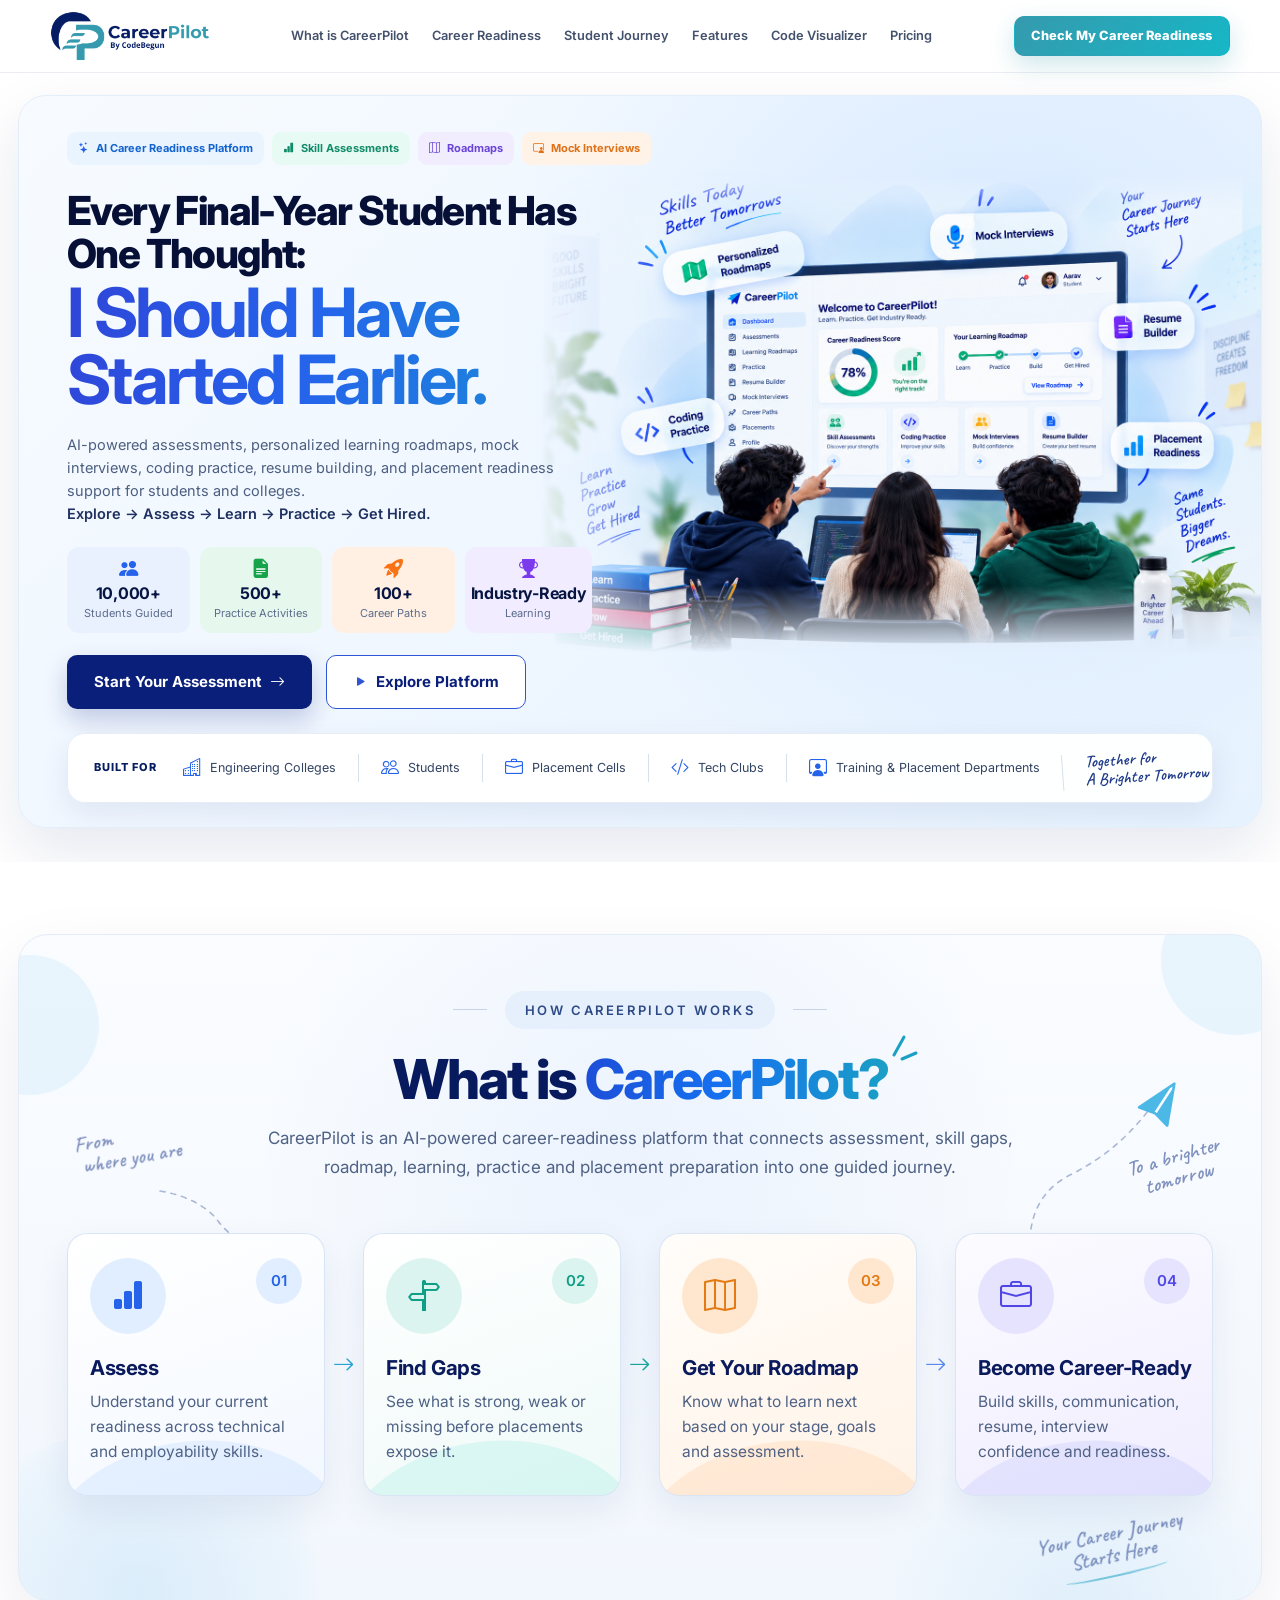
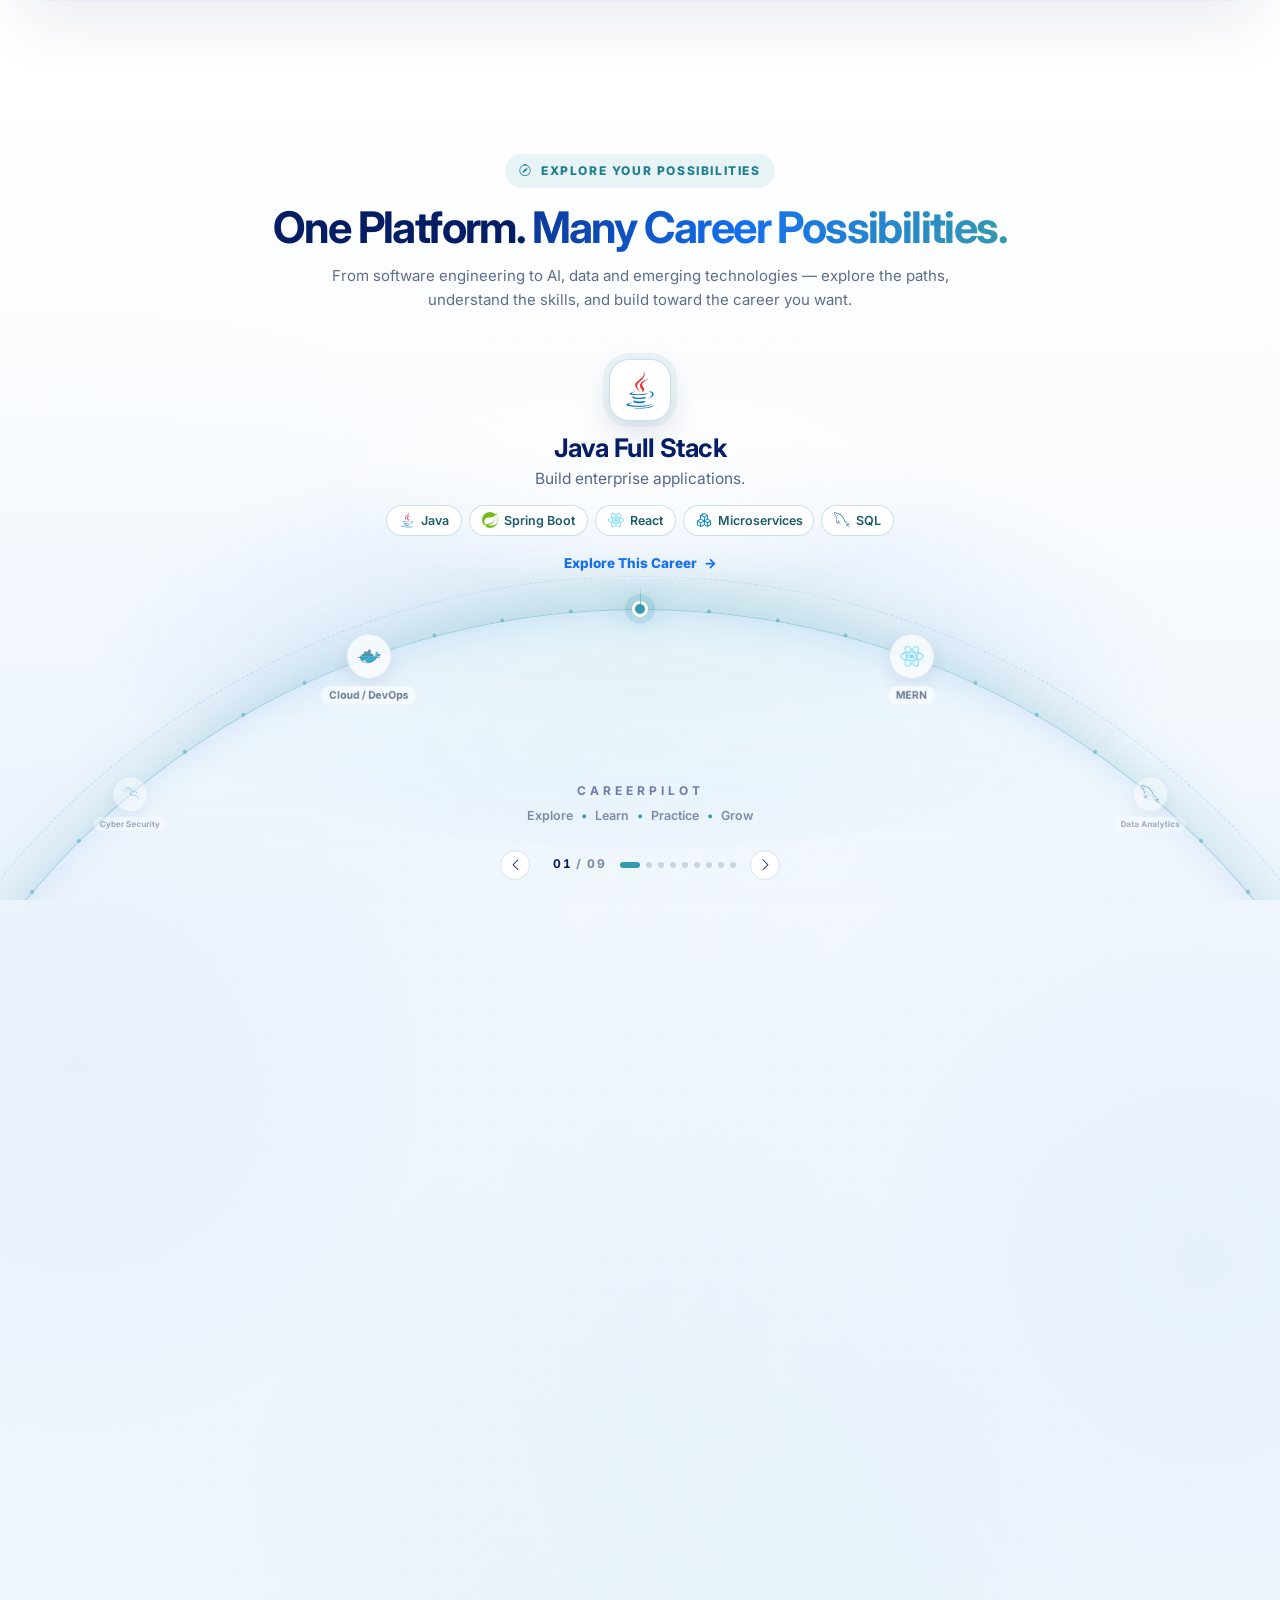
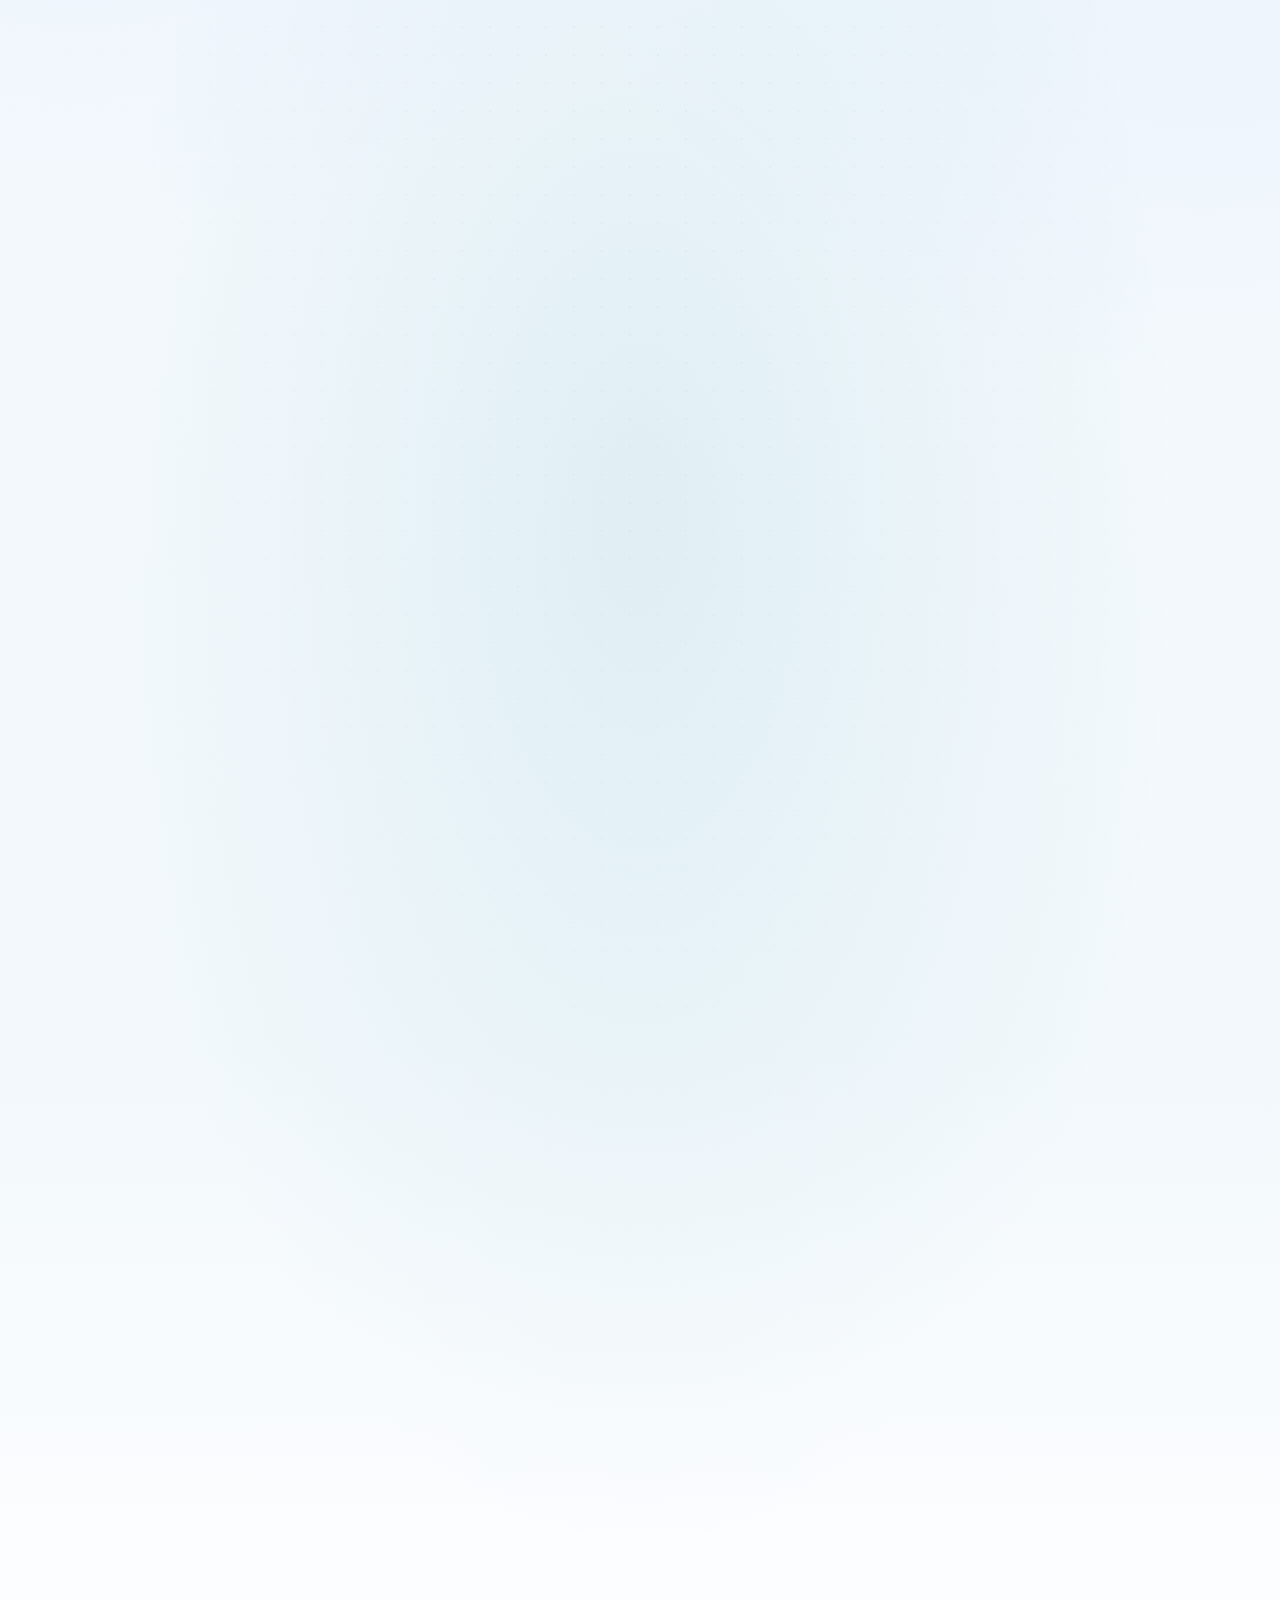
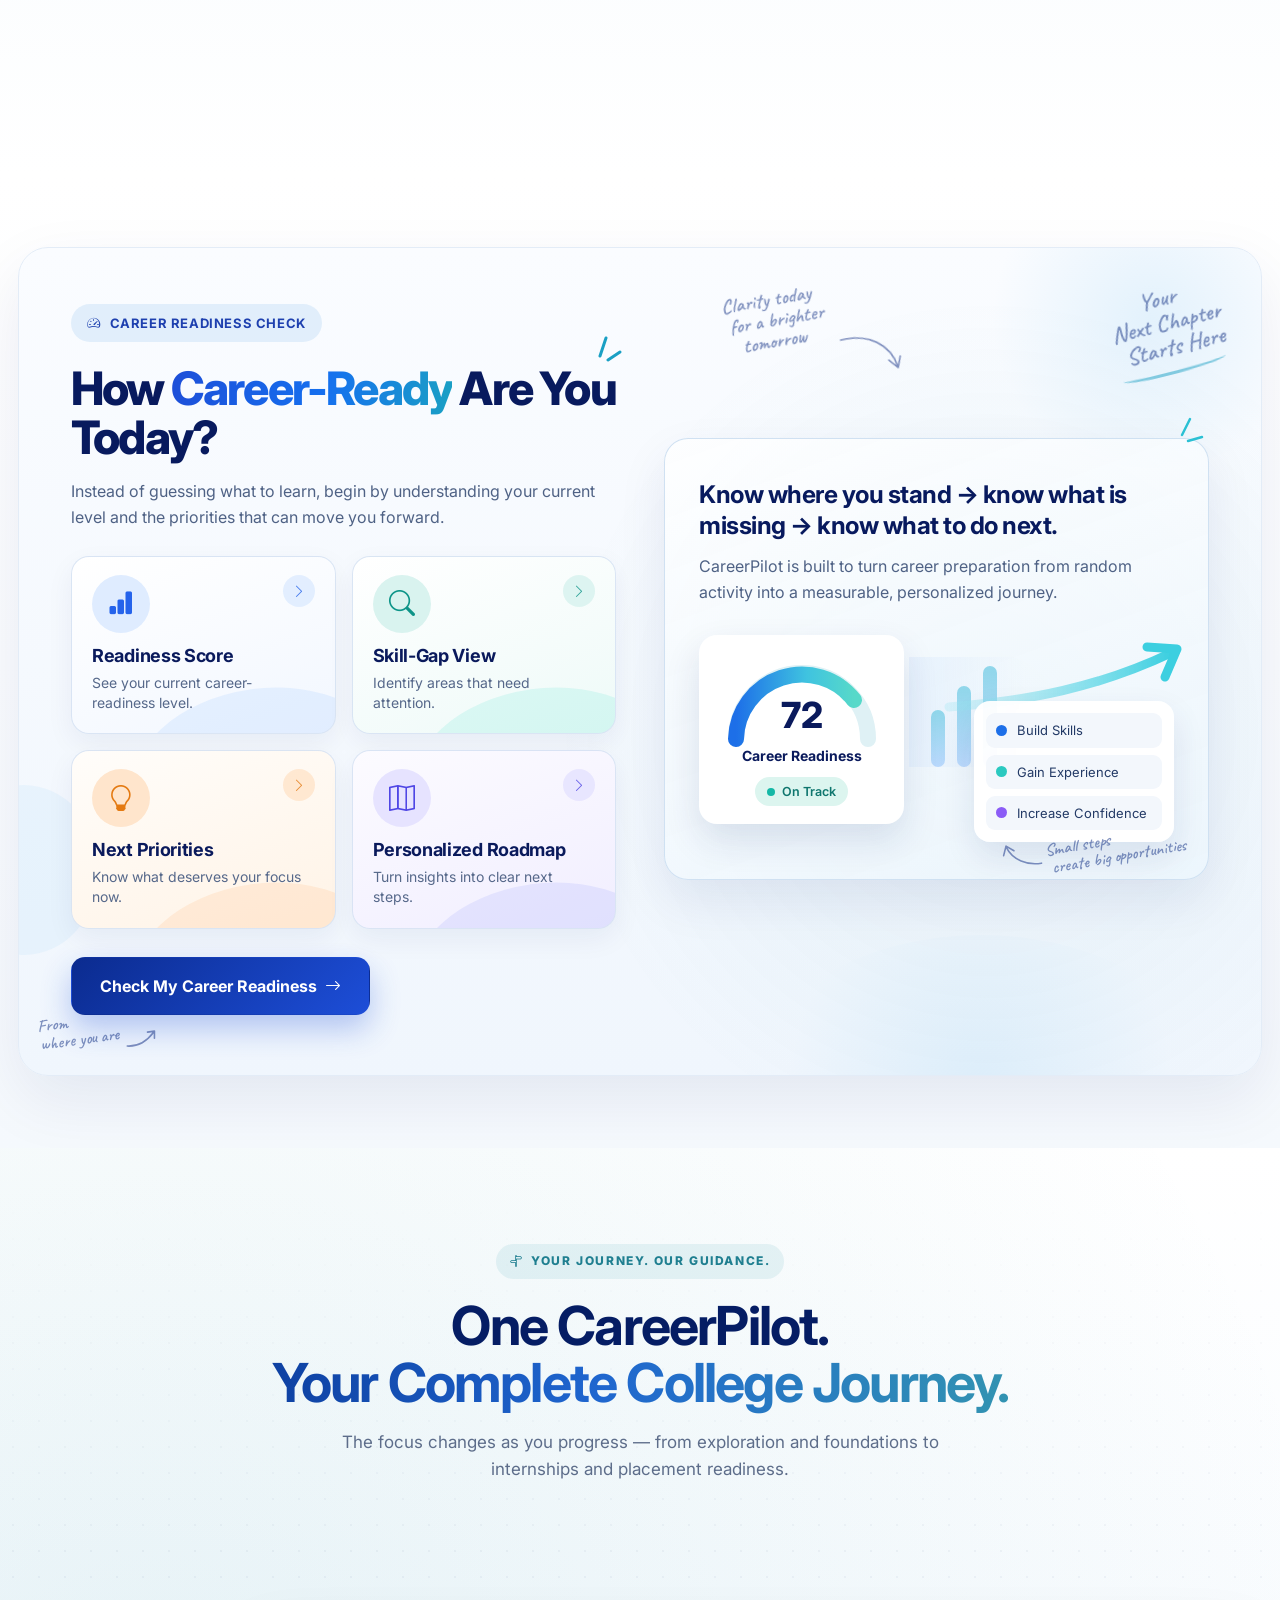
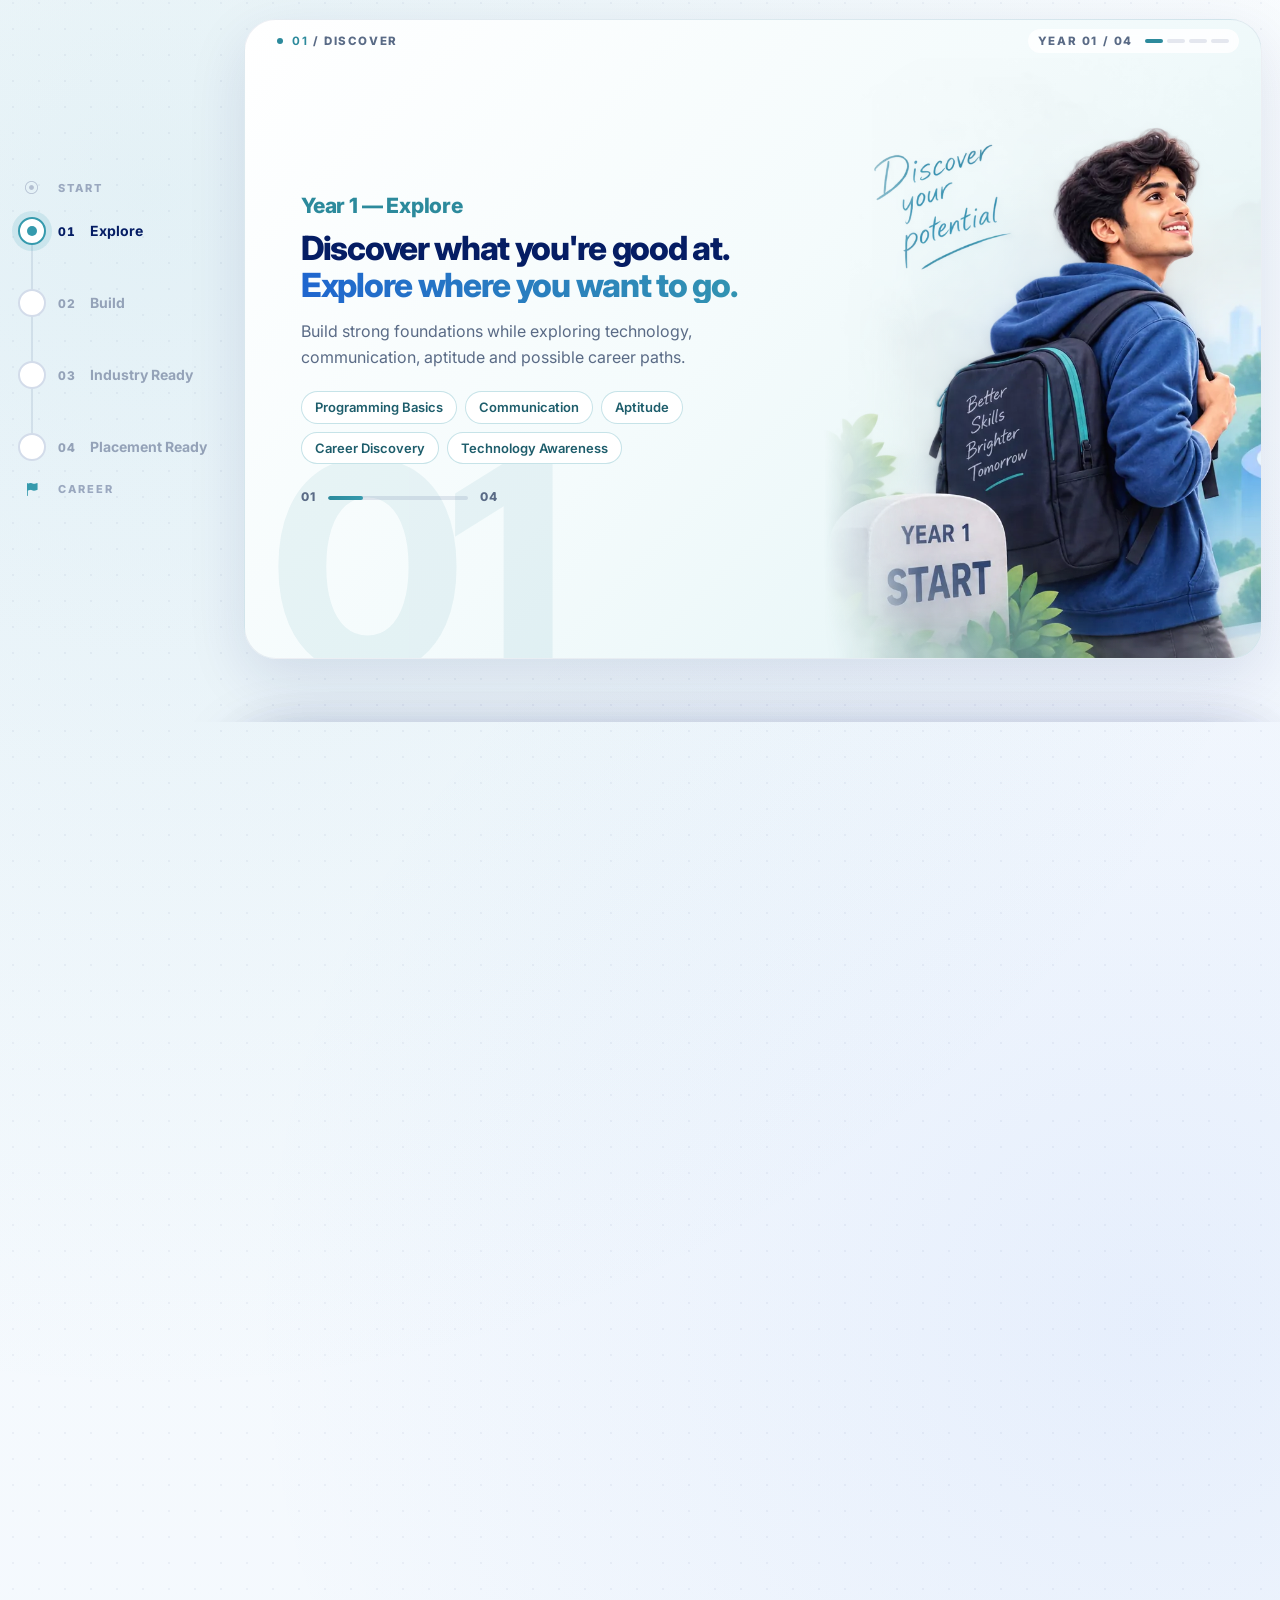
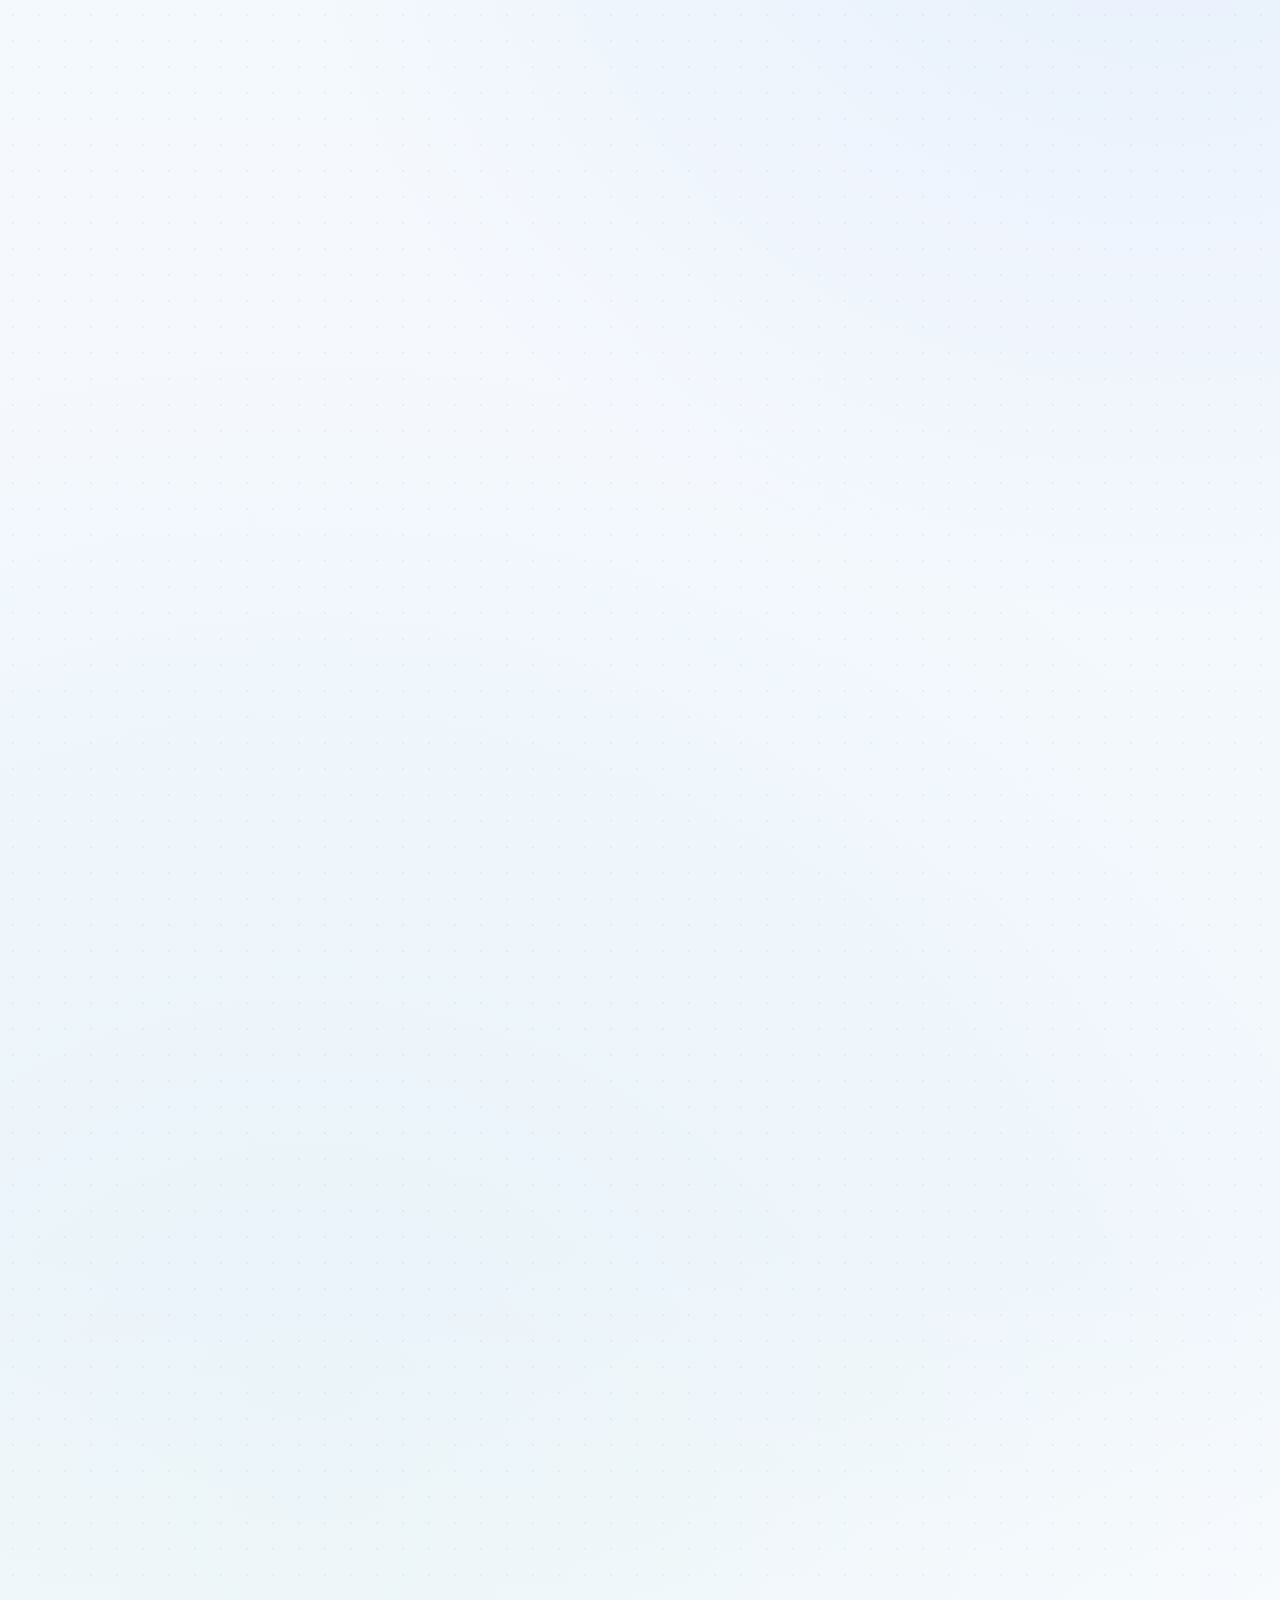
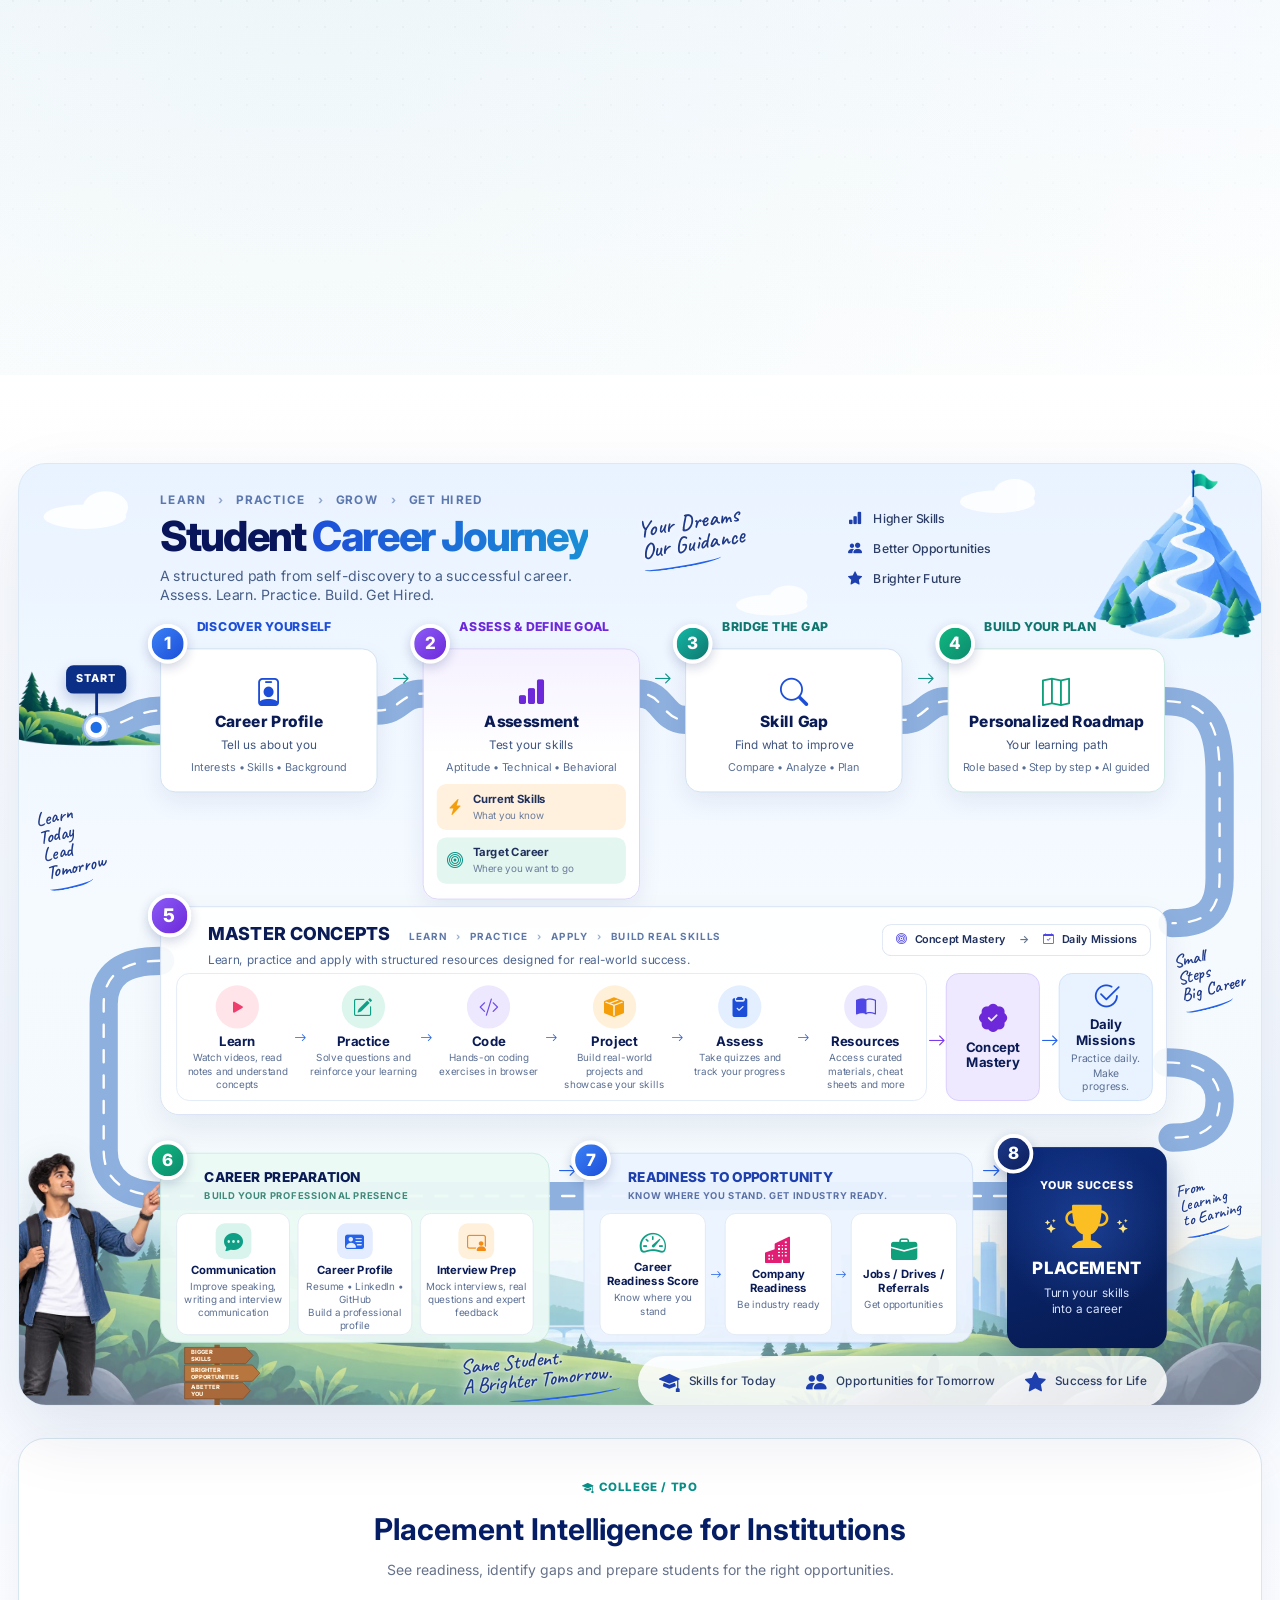
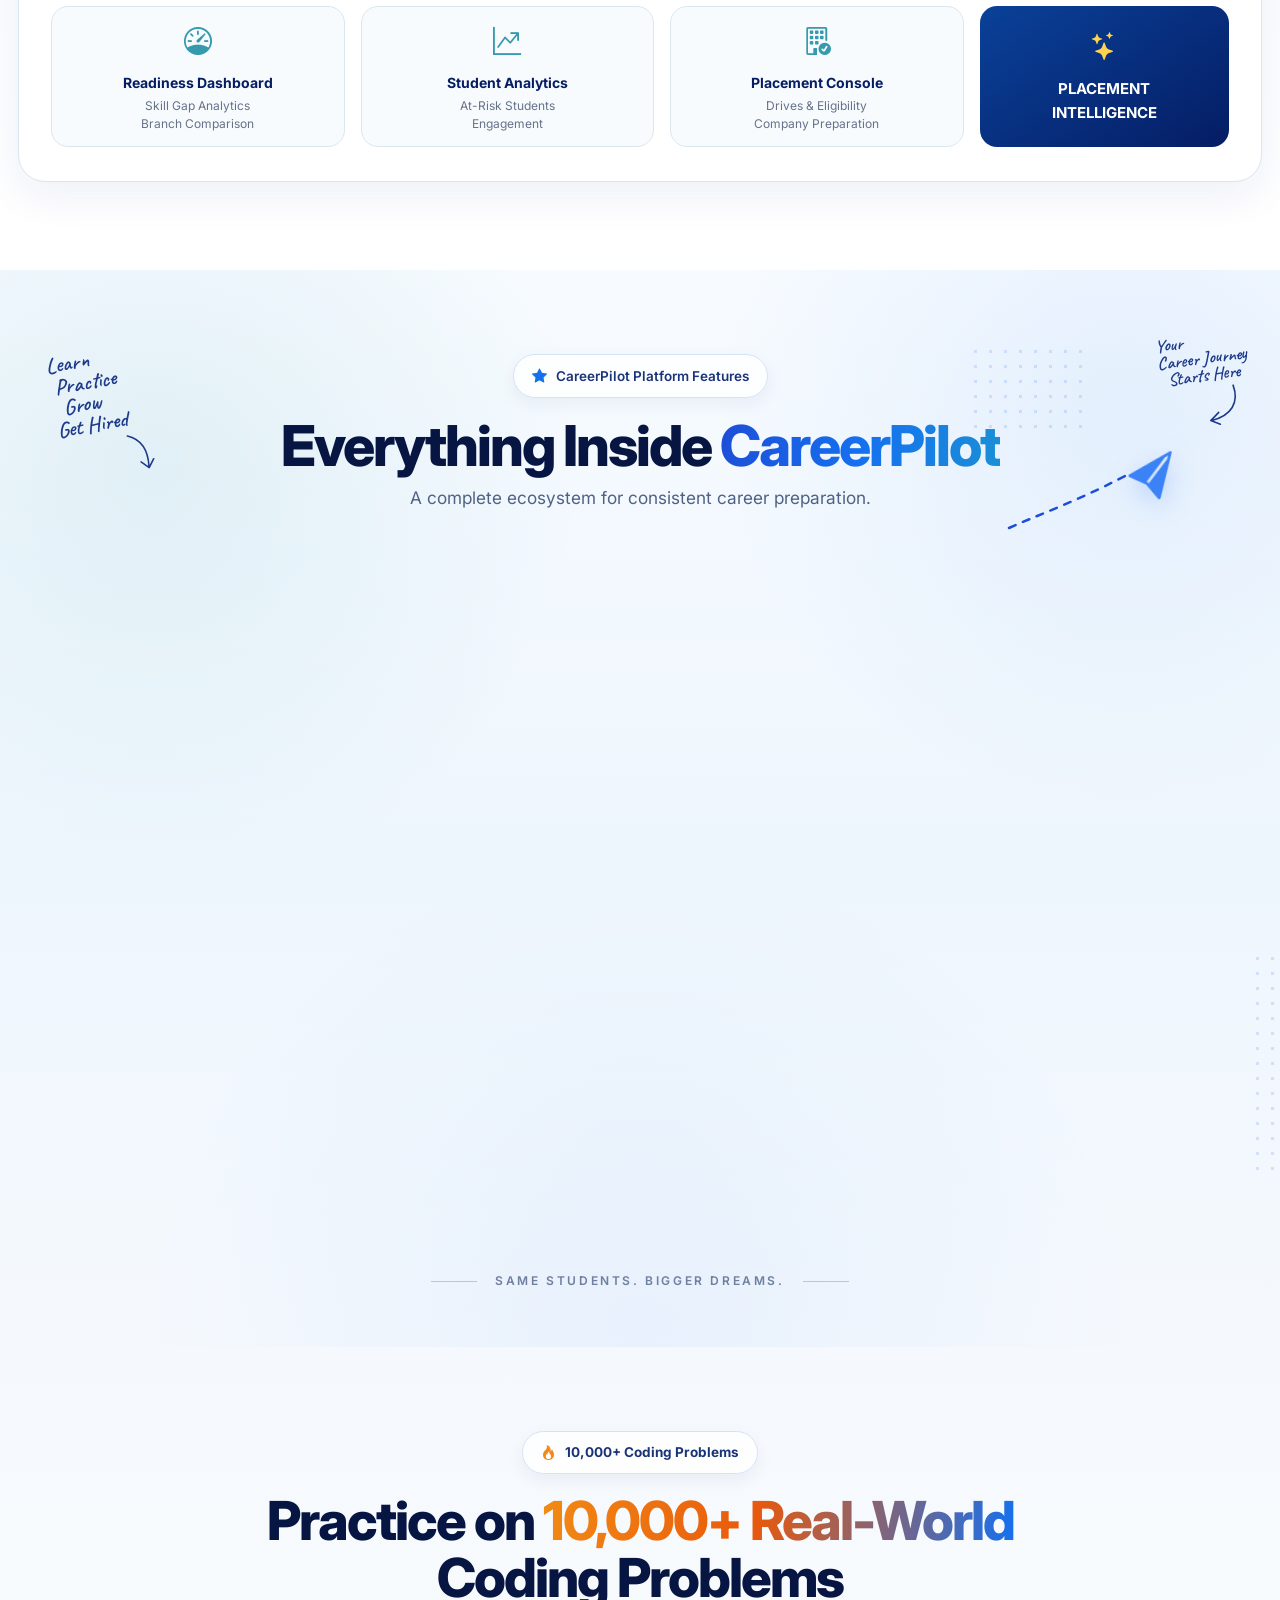
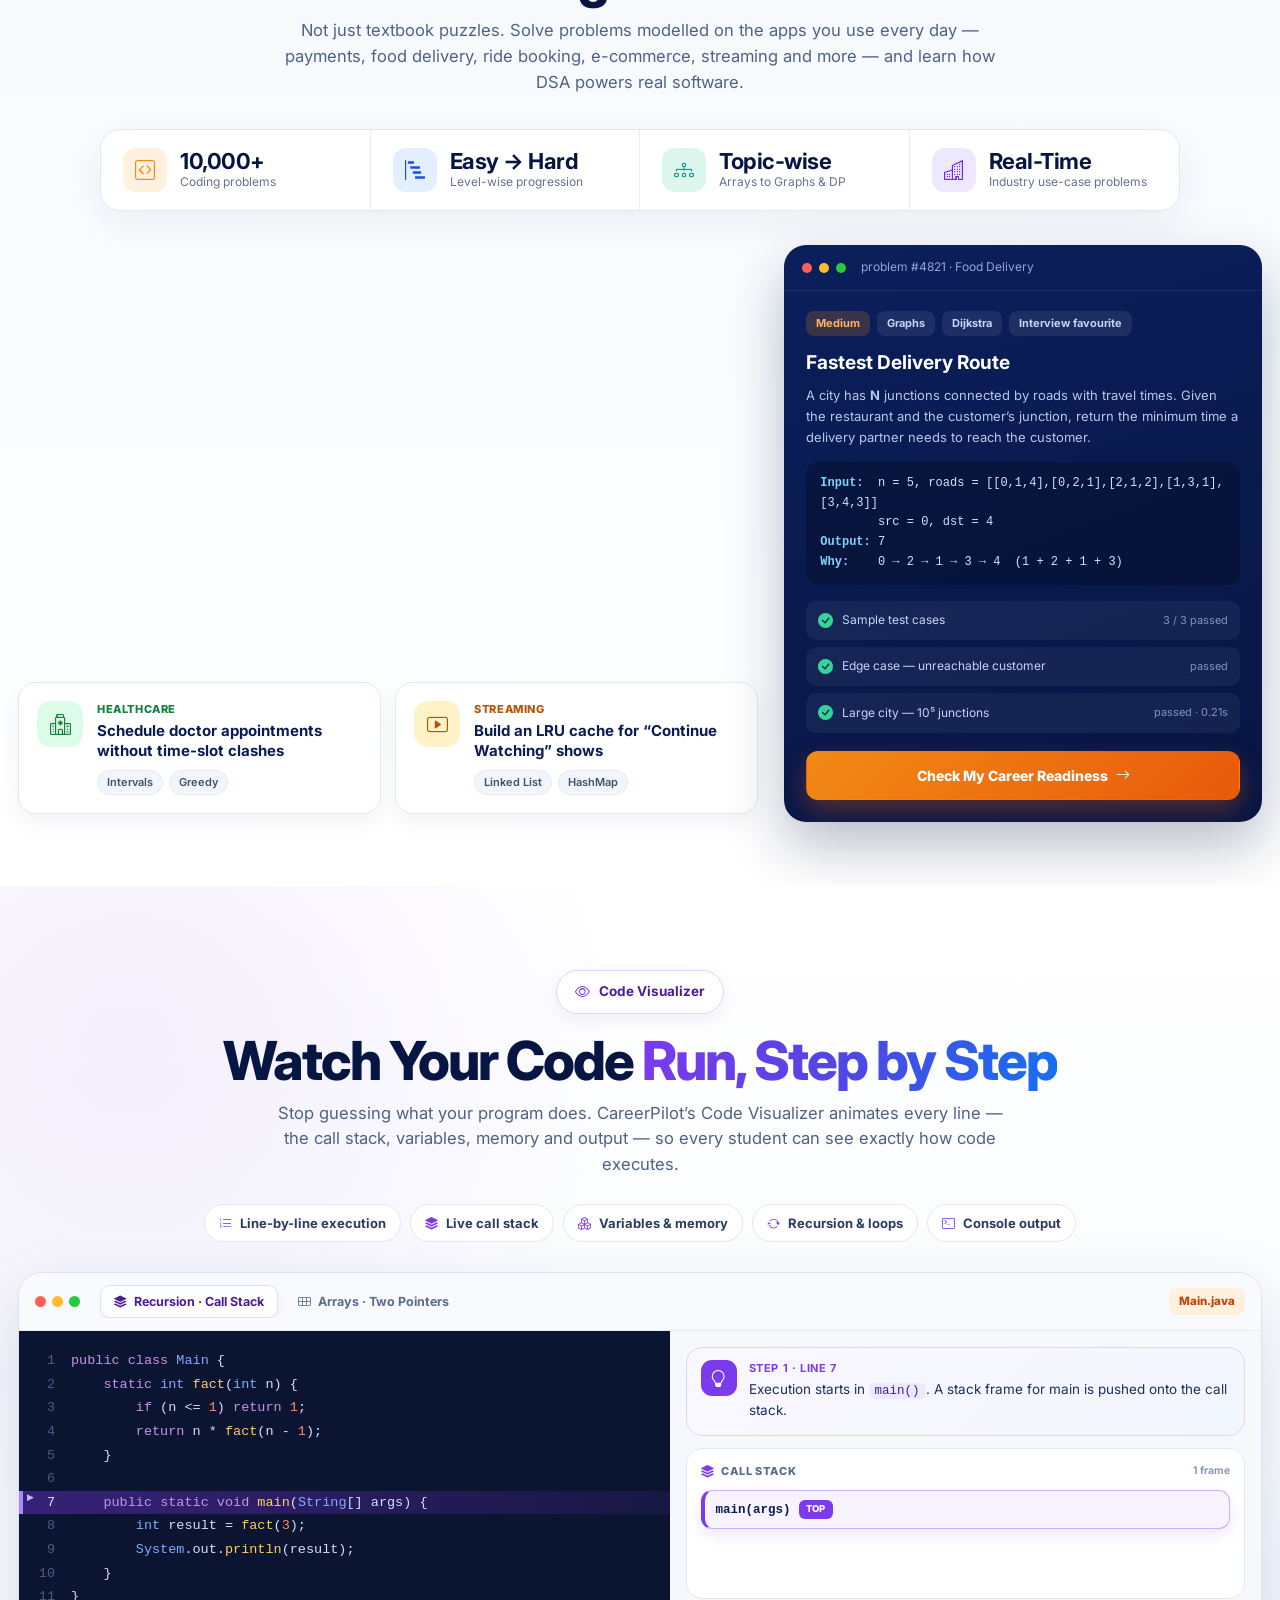
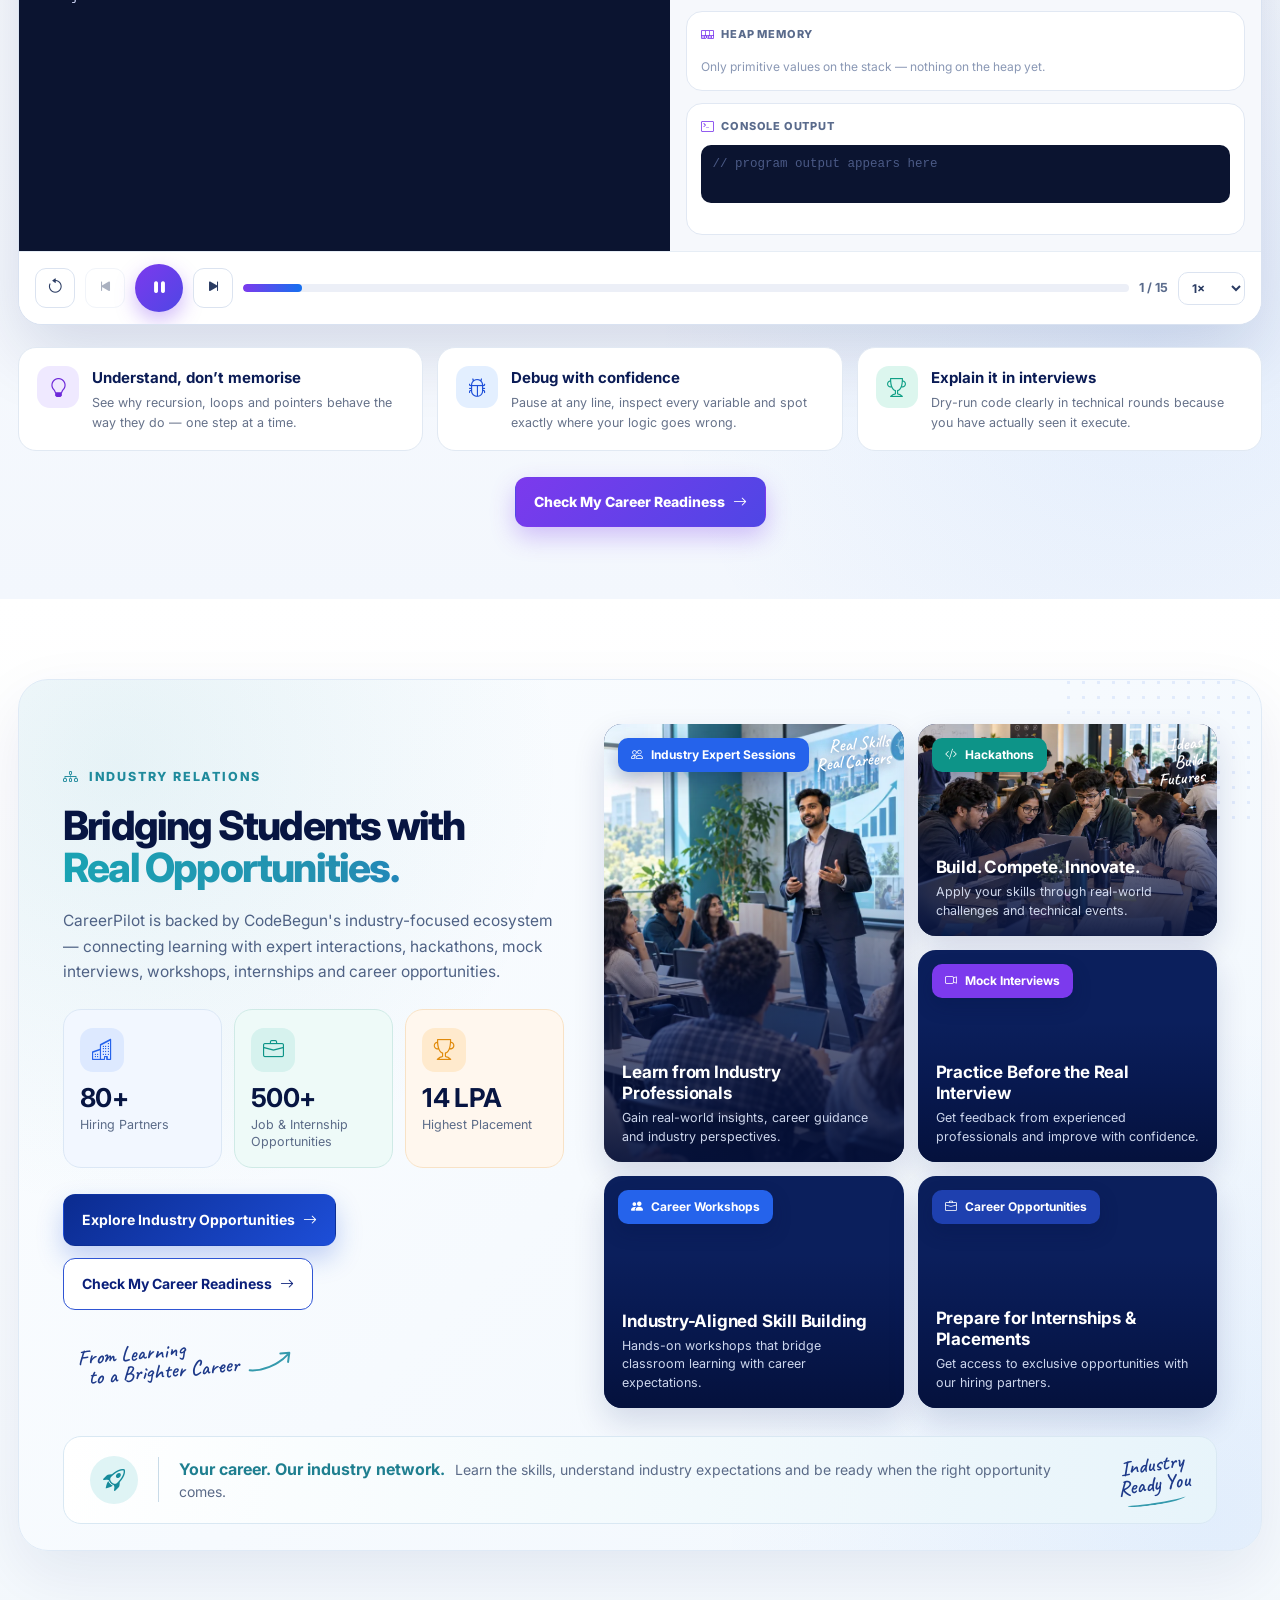
==== index.html @ 7ed73800 "Hide header Login up to 1599px to stop nav overlap; bump css version Co-Authored-By: Claude Sonnet 5" ====
<!doctype html><html lang="en"><head><meta charset="utf-8"><meta name="viewport" content="width=device-width,initial-scale=1"><title>CareerPilot by CodeBegun | Career Readiness, Roadmap & Placement Preparation</title><meta name="description" content="CareerPilot helps engineering and degree students assess career readiness, identify skill gaps, follow a personalized roadmap and prepare for internships and placements."><link rel="canonical" href="https://careerpilot.codebegun.com/"><meta property="og:title" content="CareerPilot by CodeBegun"><meta property="og:description" content="Know where you stand. Know what is missing. Know what to do next."><meta property="og:type" content="website"><meta property="og:url" content="https://careerpilot.codebegun.com/"><script async src="https://www.googletagmanager.com/gtag/js?id=G-Q78DVE5GDZ"></script><script>window.dataLayer=window.dataLayer||[];function gtag(){dataLayer.push(arguments)}gtag('js',new Date());gtag('config','G-Q78DVE5GDZ');</script><script>!function(f,b,e,v,n,t,s){if(f.fbq)return;n=f.fbq=function(){n.callMethod?n.callMethod.apply(n,arguments):n.queue.push(arguments)};if(!f._fbq)f._fbq=n;n.push=n;n.loaded=!0;n.version='2.0';n.queue=[];t=b.createElement(e);t.async=!0;t.src=v;s=b.getElementsByTagName(e)[0];s.parentNode.insertBefore(t,s)}(window,document,'script','https://connect.facebook.net/en_US/fbevents.js');fbq('init','1437911148228299');fbq('track','PageView');</script><link rel="stylesheet" href="https://cdn.jsdelivr.net/npm/bootstrap-icons@1.11.3/font/bootstrap-icons.min.css"><link rel="stylesheet" href="/assets/careerpilot.css?v=20261014-1logo3"><link rel="stylesheet" href="/assets/college-journey.css?v=20260917-3"><link rel="stylesheet" href="/assets/career-horizon.css?v=20260917-3"><link rel="stylesheet" href="/assets/readiness-check.css?v=20260917-4"><link rel="stylesheet" href="/assets/what-is.css?v=20260917-2"><link rel="stylesheet" href="/assets/platform-features.css?v=20260917-3"><link rel="stylesheet" href="/assets/coding-problems.css?v=20261011-1"><link rel="stylesheet" href="/assets/code-visualizer.css?v=20261011-1"><link rel="stylesheet" href="https://fonts.googleapis.com/css2?family=Caveat:wght@600&display=swap"><style>.hero-v2{padding:22px 0 34px;background:#fff}.hero-v2>.container{width:min(1320px,calc(100% - 36px))}.hero-v2 .hero-v2-shell{position:relative;display:block;min-height:0;padding:36px 0 118px 48px;border:1px solid #e3eefb;border-radius:28px;background:radial-gradient(circle at 78% 30%,rgba(120,180,255,.20),transparent 45%),linear-gradient(135deg,#f7fbff 0%,#eef6ff 55%,#e6f2fe 100%);box-shadow:0 24px 60px rgba(5,29,100,.10);overflow:hidden}.hero-v2 .hero-v2-copy{position:relative;z-index:3;width:44%;padding:0}.hero-v2 .hero-v2-pills{gap:8px;flex-wrap:nowrap;margin-bottom:24px}.hero-v2 .hero-v2-pills span{padding:8px 11px;border-radius:9px;font-size:11px;font-weight:700;white-space:nowrap}.hero-v2 .hero-v2-pills span:nth-child(1) i{color:#2563eb}.hero-v2 h1{margin:0 0 16px;letter-spacing:-2px}.hero-v2 h1 small{font-size:40px;line-height:1.08;letter-spacing:-1.6px;margin-bottom:4px;color:#060f35}.hero-v2 h1 span{font-size:68px;line-height:.98;letter-spacing:-3px;padding-bottom:4px;background:linear-gradient(100deg,#2f45d8 0%,#2563eb 45%,#1a8fd6 100%);-webkit-background-clip:text;background-clip:text;color:transparent}.hero-v2 .hero-v2-copy>p{max-width:560px;margin:0;font-size:14.5px;line-height:1.6;color:#4d5f80}.hero-v2 .hero-v2-copy>p b{font-weight:600;color:#1f3160;white-space:nowrap}.hero-v2-stats{display:grid;grid-template-columns:repeat(4,1fr);gap:10px;margin:22px 0 0}.hero-v2-stats>div{padding:12px 6px 11px;border-radius:12px;text-align:center;background:#e9f1ff}.hero-v2-stats>div:nth-child(2){background:#e6f7ee}.hero-v2-stats>div:nth-child(3){background:#fff0e3}.hero-v2-stats>div:nth-child(4){background:#f1ecff}.hero-v2-stats i{display:block;font-size:19px;line-height:1;margin-bottom:5px;color:#2563eb}.hero-v2-stats>div:nth-child(2) i{color:#16a34a}.hero-v2-stats>div:nth-child(3) i{color:#f97316}.hero-v2-stats>div:nth-child(4) i{color:#7c3aed}.hero-v2-stats b{display:block;font-size:16px;line-height:1.2;color:#071542;letter-spacing:-.3px;white-space:nowrap}.hero-v2-stats span{display:block;margin-top:2px;font-size:11px;color:#5d6d8c}.hero-v2 .hero-ctas{margin-top:22px;gap:14px}.hero-v2 .hero-ctas .btn{min-width:0;padding:14px 26px;border-radius:10px;font-size:15px;font-weight:700}.hero-v2 .hero-ctas .btn-primary{background:#0a1f7a;box-shadow:0 10px 24px rgba(10,31,122,.22)}.hero-v2 .hero-ctas .btn-outline{min-width:200px;border:1.5px solid #2f55d4;background:#fff;color:#0a1f7a}.hero-v2 .hero-ctas .btn-outline i{color:#2f55d4}.hero-v2 .hero-v2-visual.hero-illustration{position:absolute;z-index:1;top:0;right:0;bottom:96px;width:58%;min-height:0;margin:0;display:flex;align-items:center;justify-content:flex-end;overflow:visible}.hero-v2 .hero-v2-visual.hero-illustration img{display:block;width:100%;height:auto;-webkit-mask-image:linear-gradient(90deg,transparent 0,#000 18%),linear-gradient(180deg,transparent 0,#000 8%,#000 86%,transparent 100%);-webkit-mask-composite:source-in;mask-image:linear-gradient(90deg,transparent 0,#000 18%),linear-gradient(180deg,transparent 0,#000 8%,#000 86%,transparent 100%);mask-composite:intersect}.hero-v2 .hero-v2-built{position:absolute;z-index:4;left:48px;right:48px;bottom:24px;display:flex;align-items:center;justify-content:flex-start;gap:0;padding:16px 26px;border:1px solid #e6edf7;border-radius:18px;background:rgba(255,255,255,.96);box-shadow:0 10px 30px rgba(5,29,100,.08);font-size:12.5px;color:#334463;white-space:nowrap}.hero-v2 .hero-v2-built>b{margin-right:26px;font-size:11px;font-weight:800;letter-spacing:1px;color:#071d62}.hero-v2 .hero-v2-built span{display:flex;align-items:center;gap:9px;padding:0 22px;border-left:1px solid #d7e1ee}.hero-v2 .hero-v2-built>b+span{padding-left:0;border-left:0}.hero-v2 .hero-v2-built span i{font-size:18px;color:#2563eb}.hero-v2 .hero-v2-built em{margin-left:auto;padding-left:22px;border-left:1px solid #d7e1ee;font-family:Caveat,'Segoe Print',cursive;font-style:normal;font-weight:600;font-size:17px;line-height:1.05;color:#1e3a8a;transform:rotate(-4deg);text-align:left}@media(max-width:1240px){.hero-v2 .hero-v2-copy{width:48%}.hero-v2 .hero-v2-pills{flex-wrap:wrap;gap:6px}.hero-v2 .hero-v2-pills span{padding:7px 9px;font-size:10px}.hero-v2-stats{gap:8px}.hero-v2-stats span{font-size:10px;white-space:nowrap}.hero-v2 h1 small{font-size:32px}.hero-v2 h1 span{font-size:54px}.hero-v2-stats b{font-size:14px}.hero-v2 .hero-ctas .btn{padding:13px 18px;font-size:14px}.hero-v2 .hero-ctas .btn-outline{min-width:0}.hero-v2 .hero-v2-visual.hero-illustration{width:55%}.hero-v2 .hero-v2-built{font-size:11.5px;padding:14px 18px}.hero-v2 .hero-v2-built span{padding:0 14px}.hero-v2 .hero-v2-built em{display:none}}@media(max-width:980px){.hero-v2 .hero-v2-shell{padding:30px 26px 26px}.hero-v2 .hero-v2-copy{width:auto}.hero-v2 .hero-v2-pills{flex-wrap:wrap}.hero-v2 .hero-v2-visual.hero-illustration{position:relative;inset:auto;width:auto;margin:24px -26px 0;display:block}.hero-v2 .hero-v2-visual.hero-illustration img{height:auto;-webkit-mask-image:none;mask-image:none}.hero-v2 .hero-v2-built{position:relative;left:auto;right:auto;bottom:auto;margin-top:16px;overflow-x:auto}}@media(max-width:640px){.hero-v2 .hero-v2-shell{padding:22px 16px 16px;border-radius:20px}.hero-v2 .hero-v2-pills span{font-size:10px;padding:7px 9px}.hero-v2 h1 small{font-size:27px;letter-spacing:-1px}.hero-v2 h1 span{font-size:44px;letter-spacing:-2px}.hero-v2 .hero-v2-copy>p{font-size:14px}.hero-v2-stats{grid-template-columns:repeat(2,1fr)}.hero-v2 .hero-ctas .btn{width:100%}.hero-v2 .hero-v2-visual.hero-illustration{margin:20px -16px 0}}</style></head><body data-page="home"><noscript><img height="1" width="1" style="display:none" src="https://www.facebook.com/tr?id=1437911148228299&ev=PageView&noscript=1" alt=""></noscript><header class="cb-nav"><div class="container cb-nav-inner"><a class="cb-brand" href="/"><img src="/assets/careerpilot-logo@2x.png" alt="CareerPilot by CodeBegun" width="560" height="174"></a><nav class="cb-links"><a href="#what">What is CareerPilot</a><a href="#assessment">Career Readiness</a><a href="#journey">Student Journey</a><a href="#inside">Features</a><a href="#code-visualizer">Code Visualizer</a><a href="#pricing">Pricing</a></nav><div class="cb-actions"><a class="btn btn-outline" data-track="login" data-location="header" href="https://platform.codebegun.com/careerpilot">Login</a><a class="btn btn-teal" data-track="readiness" data-location="header" href="https://platform.codebegun.com/careerpilot/join?tenant=codebegun">Check My Readiness</a></div><button class="menu-btn" aria-label="Menu"><i class="bi bi-list"></i></button></div></header><main><section class="hero hero-v2"><div class="container"><div class="hero-v2-shell"><div class="hero-v2-copy"><div class="hero-v2-pills"><span><i class="bi bi-stars"></i> AI Career Readiness Platform</span><span><i class="bi bi-bar-chart-fill"></i> Skill Assessments</span><span><i class="bi bi-map"></i> Roadmaps</span><span><i class="bi bi-person-video3"></i> Mock Interviews</span></div><h1><small>Every Final-Year Student Has One Thought:</small><span>I Should Have<br>Started Earlier.</span></h1><p>AI-powered assessments, personalized learning roadmaps, mock interviews, coding practice, resume building, and placement readiness support for students and colleges. <b>Explore &rarr; Assess &rarr; Learn &rarr; Practice &rarr; Get Hired.</b></p><div class="hero-v2-stats"><div><i class="bi bi-people-fill"></i><b>10,000+</b><span>Students Guided</span></div><div><i class="bi bi-file-earmark-text-fill"></i><b>500+</b><span>Practice Activities</span></div><div><i class="bi bi-rocket-takeoff-fill"></i><b>100+</b><span>Career Paths</span></div><div><i class="bi bi-trophy-fill"></i><b>Industry-Ready</b><span>Learning</span></div></div><div class="hero-ctas"><a class="btn btn-primary" data-track="readiness" data-location="hero" data-cta-keep href="https://platform.codebegun.com/careerpilot/join?tenant=codebegun">Start Your Assessment <i class="bi bi-arrow-right"></i></a><a class="btn btn-outline" href="#what"><i class="bi bi-play-fill"></i> Explore Platform</a></div></div><div class="hero-v2-visual hero-illustration"><img src="/assets/images/careerpilot-hero-students.png" alt="CareerPilot students using the career readiness platform with assessments, roadmaps, coding practice, mock interviews and placement readiness"></div><div class="hero-v2-built"><b>BUILT FOR</b><span><i class="bi bi-buildings"></i> Engineering Colleges</span><span><i class="bi bi-people"></i> Students</span><span><i class="bi bi-briefcase"></i> Placement Cells</span><span><i class="bi bi-code-slash"></i> Tech Clubs</span><span><i class="bi bi-person-workspace"></i> Training &amp; Placement Departments</span><em>Together for<br>A Brighter Tomorrow</em></div></div></div></section><section class="wi" id="what" aria-labelledby="wi-heading"><div class="wi-shell"><span class="wi-blob" aria-hidden="true"></span><span class="wi-blob wi-blob--r" aria-hidden="true"></span><span class="wi-note wi-note--from" aria-hidden="true">From<br>&nbsp;where you are</span><svg class="wi-trail wi-trail--l" viewBox="0 0 130 80" aria-hidden="true"><path d="M4 6C30 10 52 22 62 36C74 52 96 66 126 76"/></svg><i class="bi bi-send-fill wi-plane" aria-hidden="true"></i><svg class="wi-trail wi-trail--r" viewBox="0 0 140 150" aria-hidden="true"><path d="M8 146C6 110 20 84 48 70C80 54 104 34 126 6"/></svg><span class="wi-note wi-note--to" aria-hidden="true">To a brighter<br>tomorrow</span><div class="wi-head"><span class="wi-kicker"><span>HOW CAREERPILOT WORKS</span></span><h2 id="wi-heading">What is <span>CareerPilot?</span><svg viewBox="0 0 30 30" aria-hidden="true"><path d="M6 22L16 4M14 26L28 20"/></svg></h2><p>CareerPilot is an AI-powered career-readiness platform that connects assessment, skill gaps, roadmap, learning, practice and placement preparation into one guided journey.</p></div><ol class="wi-steps"><li class="wi-card wi-c1"><div class="wi-top"><span class="wi-icon"><i class="bi bi-bar-chart-fill" aria-hidden="true"></i></span><span class="wi-num" aria-hidden="true">01</span></div><h3>Assess</h3><p>Understand your current readiness across technical and employability skills.</p></li><li class="wi-arrow " aria-hidden="true"><i class="bi bi-arrow-right"></i></li><li class="wi-card wi-c2"><div class="wi-top"><span class="wi-icon"><i class="bi bi-signpost-split" aria-hidden="true"></i></span><span class="wi-num" aria-hidden="true">02</span></div><h3>Find Gaps</h3><p>See what is strong, weak or missing before placements expose it.</p></li><li class="wi-arrow wi-a2" aria-hidden="true"><i class="bi bi-arrow-right"></i></li><li class="wi-card wi-c3"><div class="wi-top"><span class="wi-icon"><i class="bi bi-map" aria-hidden="true"></i></span><span class="wi-num" aria-hidden="true">03</span></div><h3>Get Your Roadmap</h3><p>Know what to learn next based on your stage, goals and assessment.</p></li><li class="wi-arrow wi-a3" aria-hidden="true"><i class="bi bi-arrow-right"></i></li><li class="wi-card wi-c4"><div class="wi-top"><span class="wi-icon"><i class="bi bi-briefcase" aria-hidden="true"></i></span><span class="wi-num" aria-hidden="true">04</span></div><h3>Become Career-Ready</h3><p>Build skills, communication, resume, interview confidence and readiness.</p></li></ol><span class="wi-note wi-note--foot" aria-hidden="true">Your Career Journey<br>Starts Here</span></div></section><section class="ch" id="career-paths" data-career-horizon aria-labelledby="ch-heading"><div class="ch-bg" aria-hidden="true"></div><div class="ch-track"><div class="ch-sticky"><div class="container ch-head"><span class="ch-eyebrow"><i class="bi bi-compass" aria-hidden="true"></i> EXPLORE YOUR POSSIBILITIES</span><h2 id="ch-heading">One Platform. <span>Many Career Possibilities.</span></h2><p>From software engineering to AI, data and emerging technologies — explore the paths, understand the skills, and build toward the career you want.</p></div><ul class="ch-fallback"><li>Java Full Stack</li><li>MERN Full Stack</li><li>Data Analytics</li><li>Data Science</li><li>AI &amp; Machine Learning</li><li>Generative AI</li><li>Agentic AI</li><li>Cyber Security</li><li>Cloud &amp; DevOps</li></ul><div class="ch-horizon"></div></div></div></section><section class="rc" id="assessment" aria-labelledby="rc-heading"><div class="rc-shell"><span class="rc-blob" aria-hidden="true"></span><span class="rc-hand rc-hand--clarity" aria-hidden="true">Clarity today<br>&nbsp;for a brighter<br>&nbsp;&nbsp;&nbsp;tomorrow<svg viewBox="0 0 60 46"><path d="M2 6C30 4 50 18 54 42M46 34L54 43L58 32"/></svg></span><span class="rc-hand rc-hand--chapter" aria-hidden="true">Your<br>&nbsp;Next Chapter<br>&nbsp;&nbsp;Starts Here</span><div class="rc-grid"><div class="rc-copy"><span class="rc-kicker"><i class="bi bi-speedometer2" aria-hidden="true"></i> CAREER READINESS CHECK</span><h2 id="rc-heading">How <span>Career-Ready</span> Are You Today?<svg class="rc-spark" viewBox="0 0 30 30" aria-hidden="true"><path d="M8 22L14 4M16 26L28 18"/></svg></h2><p>Instead of guessing what to learn, begin by understanding your current level and the priorities that can move you forward.</p><ul class="rc-cards"><li class="rc-card rc-c1"><div class="rc-top"><span class="rc-icon"><i class="bi bi-bar-chart-fill" aria-hidden="true"></i></span><span class="rc-chev" aria-hidden="true"><i class="bi bi-chevron-right"></i></span></div><h3>Readiness Score</h3><p>See your current career-readiness level.</p></li><li class="rc-card rc-c2"><div class="rc-top"><span class="rc-icon"><i class="bi bi-search" aria-hidden="true"></i></span><span class="rc-chev" aria-hidden="true"><i class="bi bi-chevron-right"></i></span></div><h3>Skill-Gap View</h3><p>Identify areas that need attention.</p></li><li class="rc-card rc-c3"><div class="rc-top"><span class="rc-icon"><i class="bi bi-lightbulb" aria-hidden="true"></i></span><span class="rc-chev" aria-hidden="true"><i class="bi bi-chevron-right"></i></span></div><h3>Next Priorities</h3><p>Know what deserves your focus now.</p></li><li class="rc-card rc-c4"><div class="rc-top"><span class="rc-icon"><i class="bi bi-map" aria-hidden="true"></i></span><span class="rc-chev" aria-hidden="true"><i class="bi bi-chevron-right"></i></span></div><h3>Personalized Roadmap</h3><p>Turn insights into clear next steps.</p></li></ul><a class="btn rc-cta" data-track="readiness" data-location="assessment" href="https://platform.codebegun.com/careerpilot/join?tenant=codebegun">Check My Career Readiness <i class="bi bi-arrow-right"></i></a></div><div class="rc-panel"><h3>Know where you stand → know what is missing → know what to do next.</h3><p>CareerPilot is built to turn career preparation from random activity into a measurable, personalized journey.</p><div class="rc-viz" aria-hidden="true"><div class="rc-gauge"><svg viewBox="0 0 160 92"><defs><linearGradient id="rcG" x1="0" x2="1"><stop offset="0" stop-color="#1d6fe8"/><stop offset=".6" stop-color="#3fc3e0"/><stop offset="1" stop-color="#57d9c9"/></linearGradient></defs><path d="M14 84A66 66 0 0 1 146 84" stroke="#dff1f5"/><path d="M14 84A66 66 0 0 1 132 45" stroke="url(#rcG)"/></svg><div class="rc-score">72</div><b>Career Readiness</b><span class="rc-status">On Track</span></div><div class="rc-bars"><span></span><span></span><span></span></div><svg class="rc-trend" viewBox="0 0 260 90" preserveAspectRatio="none"><defs><linearGradient id="rcT" x1="0" x2="1"><stop offset="0" stop-color="#9be3ef" stop-opacity=".3"/><stop offset="1" stop-color="#3ccfe0"/></linearGradient></defs><path d="M0 80C80 74 150 60 222 26" stroke="url(#rcT)" stroke-width="9"/><path d="M198 20L228 22L216 50" stroke="#3ccfe0" stroke-width="9"/></svg><ul class="rc-list"><li style="--d:#1d6fe8">Build Skills</li><li style="--d:#2bc9c0">Gain Experience</li><li style="--d:#8b5cf6">Increase Confidence</li></ul></div><svg class="rc-spark2" viewBox="0 0 30 30" aria-hidden="true"><path d="M8 20L16 4M14 26L28 22"/></svg><span class="rc-hand rc-hand--small" aria-hidden="true"><svg viewBox="0 0 40 30"><path d="M38 26C24 26 10 18 6 4M2 12L6 3L13 9"/></svg>Small steps<br>&nbsp;create big opportunities</span></div></div><span class="rc-hand rc-hand--from" aria-hidden="true">From<br>where you are<svg viewBox="0 0 34 18"><path d="M2 14C12 16 22 12 30 4M24 3L31 3L30 10"/></svg></span></div></section><section class="cj" id="journey" data-college-journey aria-labelledby="cj-heading"><div class="cj-bg" aria-hidden="true"></div><div class="container cj-head"><span class="cj-eyebrow"><i class="bi bi-signpost-split" aria-hidden="true"></i> YOUR JOURNEY. OUR GUIDANCE.</span><h2 id="cj-heading">One CareerPilot.<span>Your Complete College Journey.</span></h2><p>The focus changes as you progress — from exploration and foundations to internships and placement readiness.</p></div><div class="cj-track"><div class="cj-sticky"><div class="cj-stage"><div class="cj-deck"><ol class="cj-fallback"><li><b>Year 1 — Explore</b><span>Build strong foundations while exploring technology, communication, aptitude and possible career paths.</span></li><li><b>Year 2 — Build</b><span>Strengthen programming, problem solving and DSA while building projects and understanding your career direction.</span></li><li><b>Year 3 — Industry Ready</b><span>Move beyond learning into projects, internships and a professional profile that represents your skills.</span></li><li><b>Year 4 — Placement Ready</b><span>Prepare for technical interviews, aptitude, HR rounds and applications while becoming ready for your target companies.</span></li></ol></div></div></div></div></section><section class="fx" id="inside" aria-labelledby="fx-heading"><div class="fx-shell"><div class="fx-note fx-note--left" aria-hidden="true">Learn<br>&nbsp;Practice<br>&nbsp;&nbsp;Grow<br>Get Hired<svg viewBox="0 0 30 40"><path d="M4 2C18 8 22 20 20 36M13 30L20 37L26 29"/></svg></div><div class="fx-note fx-note--right" aria-hidden="true">Your<br>Career Journey<br>&nbsp;&nbsp;Starts Here<svg viewBox="0 0 40 40"><path d="M34 2C38 20 28 32 8 34M16 27L7 34L16 39"/></svg></div><div class="fx-dots fx-dots--tr" aria-hidden="true"></div><div class="fx-plane" aria-hidden="true"><svg viewBox="0 0 170 90"><path d="M4 86C40 70 70 60 120 34"/></svg><i class="bi bi-send-fill"></i></div><div class="fx-head"><span class="fx-pill"><i class="bi bi-star-fill" aria-hidden="true"></i> CareerPilot Platform Features</span><h2 id="fx-heading">Everything Inside <span>CareerPilot</span></h2><p>A complete ecosystem for consistent career preparation.</p></div><div class="fx-grid"><article class="fx-card fx-daily fx-w9"><span class="fx-icon ic-blue"><i class="bi bi-bullseye" aria-hidden="true"></i><svg class="fx-spark" viewBox="0 0 22 18" aria-hidden="true"><path d="M3 12L8 4M12 14L20 10M11 7L17 2"/></svg></span><span class="fx-badge b-blue"><i class="bi bi-fire" aria-hidden="true"></i>Popular</span><h3>Daily Missions</h3><p>Clear daily actions from your roadmap.</p><a class="fx-link" href="https://platform.codebegun.com/careerpilot/join?tenant=codebegun" data-location="features-daily-missions">Stay Consistent <i class="bi bi-arrow-right" aria-hidden="true"></i></a><div class="fx-art" aria-hidden="true"><img src="/assets/images/feature-daily-missions.webp" alt="" width="640" height="444" loading="lazy" decoding="async"></div></article><article class="fx-card fx-dsa fx-w7"><span class="fx-icon ic-green"><i class="bi bi-code-slash" aria-hidden="true"></i></span><h3>DSA &amp; Coding</h3><p>Structured technical practice.</p><a class="fx-link" href="https://platform.codebegun.com/careerpilot/join?tenant=codebegun" data-location="features-dsa-coding">Sharpen Your Skills <i class="bi bi-arrow-right" aria-hidden="true"></i></a></article><article class="fx-card fx-apt fx-w8"><span class="fx-icon ic-orange"><i class="bi bi-calculator-fill" aria-hidden="true"></i><svg class="fx-spark" viewBox="0 0 22 18" aria-hidden="true"><path d="M3 12L8 4M12 14L20 10M11 7L17 2"/></svg></span><h3>Aptitude &amp; Reasoning</h3><p>Prepare for screening rounds.</p><a class="fx-link" href="https://platform.codebegun.com/careerpilot/join?tenant=codebegun" data-location="features-aptitude">Build Your Basics <i class="bi bi-arrow-right" aria-hidden="true"></i></a></article><article class="fx-card fx-comm fx-w7"><span class="fx-icon ic-purple"><i class="bi bi-chat-dots" aria-hidden="true"></i></span><h3>Communication Lab</h3><p>Improve confidence and explanation.</p><a class="fx-link" href="https://platform.codebegun.com/careerpilot/join?tenant=codebegun" data-location="features-communication">Speak with Confidence <i class="bi bi-arrow-right" aria-hidden="true"></i></a></article><article class="fx-card fx-resume fx-w7"><span class="fx-icon ic-teal"><i class="bi bi-person-badge" aria-hidden="true"></i></span><h3>Resume &amp; Career Profile</h3><p>Present your skills professionally.</p><a class="fx-link" href="https://platform.codebegun.com/careerpilot/join?tenant=codebegun" data-location="features-resume">Create Your Profile <i class="bi bi-arrow-right" aria-hidden="true"></i></a></article><article class="fx-card fx-mock fx-w10"><span class="fx-icon ic-purple"><i class="bi bi-mic-fill" aria-hidden="true"></i><svg class="fx-spark" viewBox="0 0 22 18" aria-hidden="true"><path d="M3 12L8 4M12 14L20 10M11 7L17 2"/></svg></span><span class="fx-badge b-purple"><i class="bi bi-award-fill" aria-hidden="true"></i>Placement Ready</span><h3>Mock Interviews</h3><p>Practice technical and HR rounds.</p><a class="fx-link" href="https://platform.codebegun.com/careerpilot/join?tenant=codebegun" data-location="features-mock-interviews">Be Interview Ready <i class="bi bi-arrow-right" aria-hidden="true"></i></a><div class="fx-art" aria-hidden="true"><img src="/assets/images/feature-mock-interviews.webp" alt="" width="640" height="461" loading="lazy" decoding="async"></div></article><article class="fx-card fx-mentor fx-w7"><span class="fx-icon ic-teal"><i class="bi bi-robot" aria-hidden="true"></i></span><span class="fx-badge b-blue"><i class="bi bi-lightning-charge-fill" aria-hidden="true"></i>AI Powered</span><h3>AI Career Mentor</h3><p>Guidance around your next steps.</p><a class="fx-link" href="https://platform.codebegun.com/careerpilot/join?tenant=codebegun" data-location="features-ai-mentor">Get Personalized Advice <i class="bi bi-arrow-right" aria-hidden="true"></i></a></article><article class="fx-card fx-contest fx-w7"><span class="fx-icon ic-gold"><i class="bi bi-trophy-fill" aria-hidden="true"></i></span><h3>Contests &amp; Challenges</h3><p>Benchmark yourself through practice.</p><a class="fx-link" href="https://platform.codebegun.com/careerpilot/join?tenant=codebegun" data-location="features-contests">Compete &amp; Grow <i class="bi bi-arrow-right" aria-hidden="true"></i></a></article><article class="fx-card fx-progress fx-w10"><span class="fx-icon ic-blue"><i class="bi bi-bar-chart-fill" aria-hidden="true"></i></span><span class="fx-badge b-green"><i class="bi bi-graph-up-arrow" aria-hidden="true"></i>Track Growth</span><h3>Progress Analytics</h3><p>Measure improvement over time.</p><a class="fx-link" href="https://platform.codebegun.com/careerpilot/join?tenant=codebegun" data-location="features-progress">See Your Progress <i class="bi bi-arrow-right" aria-hidden="true"></i></a><div class="fx-art" aria-hidden="true"><img src="/assets/images/feature-progress.webp" alt="" width="640" height="490" loading="lazy" decoding="async"></div></article></div><div class="fx-dots fx-dots--br" aria-hidden="true"></div><p class="fx-foot">SAME STUDENTS. BIGGER DREAMS.</p></div></section><section class="cpz" id="coding-problems" aria-labelledby="cpz-heading"><div class="cpz-shell"><div class="cpz-head"><span class="cpz-pill"><i class="bi bi-fire" aria-hidden="true"></i> 10,000+ Coding Problems</span><h2 id="cpz-heading">Practice on <span>10,000+ Real-World</span> Coding Problems</h2><p>Not just textbook puzzles. Solve problems modelled on the apps you use every day — payments, food delivery, ride booking, e-commerce, streaming and more — and learn how DSA powers real software.</p></div><div class="cpz-stats"><div class="cpz-stat"><i class="bi bi-code-square" aria-hidden="true"></i><div><b>10,000+</b><span>Coding problems</span></div></div><div class="cpz-stat"><i class="bi bi-bar-chart-steps" aria-hidden="true"></i><div><b>Easy → Hard</b><span>Level-wise progression</span></div></div><div class="cpz-stat"><i class="bi bi-diagram-3" aria-hidden="true"></i><div><b>Topic-wise</b><span>Arrays to Graphs &amp; DP</span></div></div><div class="cpz-stat"><i class="bi bi-buildings" aria-hidden="true"></i><div><b>Real-Time</b><span>Industry use-case problems</span></div></div></div><div class="cpz-body"><ul class="cpz-grid"><li class="cpz-card" style="--cz-bg:#e3efff;--cz-fg:#1d4ed8"><i class="bi bi-bank" aria-hidden="true"></i><div><small>Payments &amp; Banking</small><h3>Detect duplicate UPI transactions in a live payment stream</h3><div class="cpz-tags"><span>Hashing</span><span>Sliding Window</span></div></div></li><li class="cpz-card" style="--cz-bg:#fff0dc;--cz-fg:#e8590c"><i class="bi bi-cart3" aria-hidden="true"></i><div><small>E-Commerce</small><h3>Apply the best coupon combination at checkout</h3><div class="cpz-tags"><span>Dynamic Programming</span><span>Greedy</span></div></div></li><li class="cpz-card" style="--cz-bg:#dcf6ee;--cz-fg:#0f9f86"><i class="bi bi-bicycle" aria-hidden="true"></i><div><small>Food Delivery</small><h3>Assign each new order to the nearest free delivery partner</h3><div class="cpz-tags"><span>Heaps</span><span>Priority Queue</span></div></div></li><li class="cpz-card" style="--cz-bg:#eee8ff;--cz-fg:#6d28d9"><i class="bi bi-geo-alt" aria-hidden="true"></i><div><small>Ride Booking &amp; Maps</small><h3>Find the fastest route between pickup and drop locations</h3><div class="cpz-tags"><span>Graphs</span><span>Dijkstra</span><span>BFS</span></div></div></li><li class="cpz-card" style="--cz-bg:#ffe4ea;--cz-fg:#e11d48"><i class="bi bi-ticket-perforated" aria-hidden="true"></i><div><small>Ticket Booking</small><h3>Allocate adjacent seats for a group in a movie hall</h3><div class="cpz-tags"><span>Arrays</span><span>Two Pointers</span></div></div></li><li class="cpz-card" style="--cz-bg:#e0f2fe;--cz-fg:#0369a1"><i class="bi bi-chat-heart" aria-hidden="true"></i><div><small>Social Media</small><h3>Rank a user’s feed by recency, likes and follows</h3><div class="cpz-tags"><span>Sorting</span><span>Custom Comparators</span></div></div></li><li class="cpz-card" style="--cz-bg:#dcfce7;--cz-fg:#15803d"><i class="bi bi-hospital" aria-hidden="true"></i><div><small>Healthcare</small><h3>Schedule doctor appointments without time-slot clashes</h3><div class="cpz-tags"><span>Intervals</span><span>Greedy</span></div></div></li><li class="cpz-card" style="--cz-bg:#fef3c7;--cz-fg:#b45309"><i class="bi bi-play-btn" aria-hidden="true"></i><div><small>Streaming</small><h3>Build an LRU cache for “Continue Watching” shows</h3><div class="cpz-tags"><span>Linked List</span><span>HashMap</span></div></div></li></ul><aside class="cpz-sample" aria-label="Sample real-world problem"><div class="cpz-sample-top" aria-hidden="true"><i></i><i></i><i></i>problem #4821 · Food Delivery</div><div class="cpz-sample-body"><div class="cpz-meta"><span class="lvl">Medium</span><span>Graphs</span><span>Dijkstra</span><span>Interview favourite</span></div><h3>Fastest Delivery Route</h3><p>A city has <b>N</b> junctions connected by roads with travel times. Given the restaurant and the customer’s junction, return the minimum time a delivery partner needs to reach the customer.</p><div class="cpz-io"><b>Input:</b>  n = 5, roads = [[0,1,4],[0,2,1],[2,1,2],[1,3,1],[3,4,3]]
        src = 0, dst = 4
<b>Output:</b> 7
<b>Why:</b>    0 → 2 → 1 → 3 → 4  (1 + 2 + 1 + 3)</div><ul class="cpz-tests"><li><i class="bi bi-check-circle-fill" aria-hidden="true"></i>Sample test cases<em>3 / 3 passed</em></li><li><i class="bi bi-check-circle-fill" aria-hidden="true"></i>Edge case — unreachable customer<em>passed</em></li><li><i class="bi bi-check-circle-fill" aria-hidden="true"></i>Large city — 10⁵ junctions<em>passed · 0.21s</em></li></ul><a class="btn" data-track="readiness" data-location="coding-problems" href="https://platform.codebegun.com/careerpilot/join?tenant=codebegun">Start Solving Problems <i class="bi bi-arrow-right"></i></a></div></aside></div></div></section><section class="cvz" id="code-visualizer" aria-labelledby="cvz-heading"><div class="cvz-shell"><div class="cvz-head"><span class="cvz-pill"><i class="bi bi-eye" aria-hidden="true"></i> Code Visualizer</span><h2 id="cvz-heading">Watch Your Code <span>Run, Step by Step</span></h2><p>Stop guessing what your program does. CareerPilot’s Code Visualizer animates every line — the call stack, variables, memory and output — so every student can see exactly how code executes.</p></div><ul class="cvz-chips"><li><i class="bi bi-list-ol" aria-hidden="true"></i>Line-by-line execution</li><li><i class="bi bi-stack" aria-hidden="true"></i>Live call stack</li><li><i class="bi bi-boxes" aria-hidden="true"></i>Variables &amp; memory</li><li><i class="bi bi-arrow-repeat" aria-hidden="true"></i>Recursion &amp; loops</li><li><i class="bi bi-terminal" aria-hidden="true"></i>Console output</li></ul><div class="cvz-app" data-code-visualizer><div class="cvz-bar"><span class="cvz-dots" aria-hidden="true"><i></i><i></i><i></i></span><div class="cvz-tabs" role="tablist" aria-label="Examples"><button class="cvz-tab" role="tab" aria-selected="true" data-ex="recursion" type="button"><i class="bi bi-stack" aria-hidden="true"></i>Recursion · Call Stack</button><button class="cvz-tab" role="tab" aria-selected="false" data-ex="arrays" type="button"><i class="bi bi-grid-3x2" aria-hidden="true"></i>Arrays · Two Pointers</button></div><span class="cvz-lang">Main.java</span></div><div class="cvz-main"><div class="cvz-code" aria-label="Program source"><div class="cvz-line"><span class="no"></span><span>Loading visualizer…</span></div></div><div class="cvz-side"><div class="cvz-panel cvz-explain"><i class="bi bi-lightbulb" aria-hidden="true"></i><div><b class="cvz-step-lbl">Step 1</b><p class="cvz-msg" aria-live="polite"></p></div></div><div class="cvz-panel"><h4><i class="bi bi-stack" aria-hidden="true"></i>Call Stack<small class="cvz-depth"></small></h4><div class="cvz-stack"></div></div><div class="cvz-panel"><h4><i class="bi bi-memory" aria-hidden="true"></i>Heap Memory</h4><div class="cvz-mem"></div></div><div class="cvz-panel"><h4><i class="bi bi-terminal" aria-hidden="true"></i>Console Output</h4><div class="cvz-console"></div></div></div></div><div class="cvz-ctrl"><button class="cvz-btn" data-act="reset" type="button" aria-label="Restart"><i class="bi bi-arrow-counterclockwise"></i></button><button class="cvz-btn" data-act="prev" type="button" aria-label="Previous step"><i class="bi bi-skip-start-fill"></i></button><button class="cvz-btn play" data-act="play" type="button" aria-label="Play"><i class="bi bi-play-fill"></i></button><button class="cvz-btn" data-act="next" type="button" aria-label="Next step"><i class="bi bi-skip-end-fill"></i></button><div class="cvz-prog" aria-hidden="true"><span></span></div><span class="cvz-count"></span><select class="cvz-speed" aria-label="Playback speed"><option value="2400">0.5×</option><option value="1600" selected>1×</option><option value="900">2×</option></select></div></div><div class="cvz-benefits"><div class="cvz-benefit"><i class="bi bi-lightbulb" aria-hidden="true"></i><div><h3>Understand, don’t memorise</h3><p>See why recursion, loops and pointers behave the way they do — one step at a time.</p></div></div><div class="cvz-benefit"><i class="bi bi-bug" aria-hidden="true"></i><div><h3>Debug with confidence</h3><p>Pause at any line, inspect every variable and spot exactly where your logic goes wrong.</p></div></div><div class="cvz-benefit"><i class="bi bi-trophy" aria-hidden="true"></i><div><h3>Explain it in interviews</h3><p>Dry-run code clearly in technical rounds because you have actually seen it execute.</p></div></div></div><div class="cvz-cta"><a class="btn" data-track="readiness" data-location="code-visualizer" href="https://platform.codebegun.com/careerpilot/join?tenant=codebegun">Try the Code Visualizer <i class="bi bi-arrow-right"></i></a></div></div></section><section class="section" id="pricing"><div class="container"><div class="offer"><div><div class="old">₹19,999</div><div class="new">₹11,999</div><span class="save">Launch Offer</span></div><ul><li>12 months CareerPilot access</li><li>Assessment and personalized roadmap</li><li>Daily missions and learning resources</li><li>Practice, profile, communication and interview tools</li></ul><a class="btn btn-teal" data-track="membership" data-location="pricing" href="https://platform.codebegun.com/careerpilot/join?tenant=codebegun">Start My CareerPilot Journey</a></div></div></section><section class="section"><div class="container"><div class="cta-band"><div><h2>Start Early. Stay Ahead.</h2><p>Your future becomes easier to prepare for when you know what to do next.</p></div><a class="btn btn-primary" data-track="readiness" data-location="bottom" href="https://platform.codebegun.com/careerpilot/join?tenant=codebegun">Check My Career Readiness</a></div></div></section></main><footer class="cb-footer"><div class="container footer-grid"><div><img class="footer-logo" src="/assets/careerpilot-logo-light@2x.png" alt="CareerPilot by CodeBegun" width="560" height="174"><p class="footer-tag">CareerPilot by CodeBegun — helping students assess, plan, practice and become career-ready.</p><div class="socials"><a href="https://www.instagram.com/codebegun/"><i class="bi bi-instagram"></i></a><a href="https://www.linkedin.com/company/codbegun/"><i class="bi bi-linkedin"></i></a><a href="https://www.youtube.com/@CodeBegun"><i class="bi bi-youtube"></i></a></div></div><div><div class="footer-title">CareerPilot</div><div class="footer-links"><a href="/career-readiness/">Career Readiness</a><a href="/start-early/">Start Early</a><a href="/skill-gap/">Skill Gap</a><a href="/placement-ready/">Placement Ready</a></div></div><div><div class="footer-title">Resources</div><div class="footer-links"><a href="https://www.codebegun.com/learn">Learn</a><a href="https://www.codebegun.com/problems">Practice</a><a href="https://www.codebegun.com/interview">Interview Prep</a><a href="https://www.codebegun.com/blog">Blog</a></div></div><div><div class="footer-title">Contact</div><div class="footer-links"><span>Madhapur, Hyderabad</span><a href="mailto:contact@codebegun.com">contact@codebegun.com</a><a href="tel:+916301099587">+91 63010 99587</a><a href="https://www.codebegun.com/privacy-policy">Privacy Policy</a></div></div></div><div class="container footer-bottom"><span>© 2026 CodeBegun by Savas Tech Solution Pvt Ltd. All rights reserved.</span><span>Making Every Student Career-Ready.</span></div></footer><script src="/assets/college-journey.js?v=20260917-3" defer></script><script src="/assets/career-paths.js?v=20260917-3" defer></script><script src="/assets/career-horizon.js?v=20260917-3" defer></script><script src="/assets/platform-features.js?v=20260917-1" defer></script><script src="/assets/code-visualizer.js?v=20261011-1" defer></script><script src="/assets/tracking.js?v=20261014-1"></script></body></html>
---- assets/careerpilot.css ----
@import url('https://fonts.googleapis.com/css2?family=Inter:wght@400;500;600;700;800&display=swap');
:root{--navy:#051D64;--teal:#359AAD;--ink:#12213f;--muted:#66728a;--line:#dce6ef;--soft:#f5f9fc;--white:#fff;--green:#1d9f69;--orange:#f59e0b;--red:#ef4444;--shadow:0 16px 42px rgba(5,29,100,.10);--radius:22px;--max:1180px}
*{box-sizing:border-box}html{scroll-behavior:smooth}body{margin:0;font-family:Inter,system-ui,-apple-system,Segoe UI,Roboto,Arial,sans-serif;color:var(--ink);background:#fff;line-height:1.55}a{text-decoration:none;color:inherit}.container{width:min(var(--max),calc(100% - 36px));margin:auto}.section{padding:72px 0}.soft{background:linear-gradient(180deg,#f2f8fc,#fbfdff)}
.cb-nav{position:sticky;top:0;z-index:60;background:rgba(255,255,255,.96);backdrop-filter:blur(14px);border-bottom:1px solid rgba(5,29,100,.08)}.cb-nav-inner{height:76px;display:flex;align-items:center;gap:18px}.cb-brand{display:flex;align-items:center;min-width:165px}.cb-brand img{width:196px;height:auto}.cb-links{display:flex;align-items:center;gap:8px;margin-left:auto}.cb-links a{padding:10px 12px;border-radius:999px;font-size:13px;font-weight:700;color:#44516c}.cb-links a:hover{background:#eef7fa;color:var(--navy)}.cb-actions{display:flex;gap:9px}.btn{display:inline-flex;align-items:center;justify-content:center;gap:8px;padding:13px 18px;border-radius:12px;border:1px solid transparent;font-size:14px;font-weight:800;transition:.2s}.btn:hover{transform:translateY(-1px)}.btn-primary{background:linear-gradient(135deg,var(--navy),#0d3f99);color:#fff;box-shadow:0 9px 24px rgba(5,29,100,.2)}.btn-teal{background:linear-gradient(135deg,var(--teal),#16b7c7);color:#fff;box-shadow:0 9px 24px rgba(53,154,173,.24)}.btn-outline{background:#fff;border-color:#bfcddd;color:var(--navy)}.menu-btn{display:none;background:none;border:0;font-size:25px;color:var(--navy)}
.hero{overflow:hidden;background:radial-gradient(circle at 82% 16%,rgba(53,154,173,.18),transparent 28%),linear-gradient(180deg,#fff,#f0f8fc)}.hero-grid{display:grid;grid-template-columns:1.05fr .95fr;gap:42px;align-items:center;padding:76px 0 62px}.badge{display:inline-flex;align-items:center;gap:7px;padding:8px 11px;border-radius:999px;background:#e8f5fa;color:#197f91;font-size:11px;font-weight:800;text-transform:uppercase;letter-spacing:.35px}.hero h1{font-size:58px;line-height:1.02;letter-spacing:-2.6px;color:var(--navy);margin:16px 0 16px}.hero h1 span{color:var(--teal)}.hero p{font-size:18px;color:#475876;max-width:650px;margin:0 0 24px}.hero-ctas{display:flex;gap:12px;flex-wrap:wrap}.hero-points{display:grid;gap:10px;margin:22px 0}.hero-points div{display:flex;gap:9px;align-items:center;font-size:14px;color:#344867}.hero-points i{color:var(--teal)}.hero-art{position:relative;min-height:470px}.photo-wrap{position:absolute;inset:15px 0 0 30px;border-radius:36px;background:linear-gradient(145deg,#dff4f7,#eef5ff);overflow:hidden;box-shadow:var(--shadow)}.photo-wrap img{width:100%;height:100%;object-fit:cover;object-position:center}.floating{position:absolute;background:#fff;border:1px solid #e1eaf2;border-radius:18px;box-shadow:var(--shadow);padding:14px 16px}.score-card{left:0;bottom:40px}.score-card strong{display:block;font-size:28px;color:var(--navy)}.note-card{right:-10px;top:45px;font-size:13px;font-weight:800;color:var(--navy)}
.hero-v2{padding:26px 0 34px;background:linear-gradient(135deg,#f9fcff 0%,#edf7ff 48%,#f5fbff 100%)}.hero-v2-shell{position:relative;display:grid;grid-template-columns:.92fr 1.08fr;min-height:650px;padding:42px 42px 88px;border:1px solid #dceafa;border-radius:30px;background:radial-gradient(circle at 77% 22%,rgba(67,153,255,.14),transparent 30%),linear-gradient(135deg,#fff 0%,#f5faff 55%,#eaf5ff 100%);box-shadow:0 24px 65px rgba(5,29,100,.10);overflow:hidden}.hero-v2-copy{position:relative;z-index:4;padding-top:5px}.hero-v2-pills{display:flex;flex-wrap:wrap;gap:7px;margin-bottom:28px}.hero-v2-pills span{display:flex;align-items:center;gap:7px;padding:8px 11px;border-radius:10px;background:#eaf4ff;color:#1263ce;font-size:10px;font-weight:800}.hero-v2-pills span:nth-child(2){background:#e8faf4;color:#118c69}.hero-v2-pills span:nth-child(3){background:#f1edff;color:#6b45d8}.hero-v2-pills span:nth-child(4){background:#fff2e6;color:#df7118}.hero-v2 h1{margin:0 0 18px;letter-spacing:-2.6px}.hero-v2 h1 small{display:block;font-size:38px;line-height:1.12;color:#071342;font-weight:800;letter-spacing:-1.6px;margin-bottom:5px}.hero-v2 h1 span{display:block;font-size:62px;line-height:.98;background:linear-gradient(100deg,#294edb,#1676e8 58%,#31a6c2);-webkit-background-clip:text;background-clip:text;color:transparent}.hero-v2-copy>p{max-width:590px;font-size:14px;line-height:1.65;color:#53698f;margin:0 0 20px}.hero-v2-proof{display:grid;grid-template-columns:repeat(4,1fr);gap:8px;margin:18px 0}.hero-v2-proof>div{padding:12px 8px;text-align:center;border-radius:12px;border:1px solid #e2ebf6;background:rgba(255,255,255,.86)}.hero-v2-proof i{display:block;font-size:18px;color:#176be0;margin-bottom:4px}.hero-v2-proof>div:nth-child(2) i{color:#08a17f}.hero-v2-proof>div:nth-child(3) i{color:#f28b18}.hero-v2-proof>div:nth-child(4) i{color:#754ee2}.hero-v2-proof b{display:block;color:#071a5d;font-size:11px}.hero-v2-proof span{display:block;color:#7181a0;font-size:8px;margin-top:2px}.hero-v2 .hero-ctas{margin-top:17px}.hero-v2 .hero-ctas .btn{min-width:190px}.hero-v2-visual{position:relative;z-index:2;min-height:510px}.hero-v2-screen{position:absolute;left:12%;right:5%;top:100px;min-height:310px;padding:18px;border:9px solid #0b2a62;border-radius:16px;background:#f8fbff;box-shadow:0 22px 48px rgba(5,29,100,.22);transform:perspective(1000px) rotateY(-2deg)}.screen-top{display:flex;justify-content:space-between;align-items:center;padding-bottom:13px;border-bottom:1px solid #e1eaf5;color:#061d64}.screen-top span{font-size:12px;font-weight:800}.screen-top span i{color:#1574e9;margin-right:5px}.screen-top small{font-size:11px;font-weight:700}.screen-score{display:grid;grid-template-columns:.8fr 1.2fr;gap:10px;margin-top:12px}.screen-score>div{padding:13px;border:1px solid #e1eaf3;border-radius:12px;background:#fff}.screen-score small{display:block;font-size:9px;font-weight:800;color:#263f72}.screen-score strong{display:block;font-size:32px;color:#0e9a7c;margin:5px 0}.screen-score span{display:block;font-size:8px;color:#62779c}.roadmap-line{height:25px;display:flex;align-items:center;justify-content:space-between;position:relative;margin:12px 4px 5px}.roadmap-line:before{content:"";position:absolute;left:5px;right:5px;top:11px;height:3px;background:#d7e6f8}.roadmap-line i{position:relative;width:13px;height:13px;border-radius:50%;background:#1674e9;border:3px solid #dcecff;z-index:1}.screen-tools{display:grid;grid-template-columns:repeat(4,1fr);gap:8px;margin-top:11px}.screen-tools span{min-height:70px;padding:10px 5px;border:1px solid #e2eaf3;border-radius:10px;background:#fff;text-align:center}.screen-tools i{display:block;color:#1473e7;font-size:18px}.screen-tools b{display:block;font-size:8px;color:#152c63;margin-top:5px}.hero-bubble{position:absolute;z-index:5;display:flex;align-items:center;gap:9px;padding:11px 14px;border-radius:16px;background:#fff;border:1px solid #dce9f8;box-shadow:0 13px 28px rgba(5,29,100,.13);color:#0b2465;font-size:10px;line-height:1.25}.hero-bubble i{font-size:23px;color:#1475e9}.bubble-road{left:4%;top:55px}.bubble-road i{color:#18a77f}.bubble-mock{right:13%;top:45px}.bubble-resume{right:-1%;top:190px}.bubble-resume i{color:#754ee2}.bubble-code{left:0;bottom:105px}.bubble-ready{right:-2%;bottom:80px}.bubble-ready i{color:#359AAD}.hero-v2-students{position:absolute;left:22%;right:8%;bottom:3px;z-index:6;min-height:105px;padding:22px 25px;display:flex;align-items:center;gap:16px;border-radius:24px 24px 0 0;background:linear-gradient(135deg,rgba(5,29,100,.94),rgba(17,91,170,.92));color:#fff;box-shadow:0 -10px 28px rgba(5,29,100,.12)}.hero-v2-students>i{font-size:44px;color:#8edce5}.hero-v2-students b{display:block;font-size:17px}.hero-v2-students span{display:block;font-size:11px;color:#d8e8ff;margin-top:4px}.hero-v2-built{position:absolute;z-index:8;left:42px;right:42px;bottom:20px;display:flex;align-items:center;justify-content:space-between;gap:14px;padding:14px 20px;border-radius:18px;background:rgba(255,255,255,.95);border:1px solid #e1eaf4;box-shadow:0 10px 28px rgba(5,29,100,.08);font-size:10px;color:#40557b}.hero-v2-built>b{font-size:9px;color:#071d62;letter-spacing:.8px}.hero-v2-built span{display:flex;align-items:center;gap:7px}.hero-v2-built i{font-size:17px;color:#176fe2}
.section-title{font-size:40px;line-height:1.08;letter-spacing:-1.5px;color:var(--navy);margin:0 0 12px}.section-sub{color:var(--muted);font-size:16px;max-width:760px;margin:0 0 28px}.center{text-align:center;margin-left:auto;margin-right:auto}.grid-4{display:grid;grid-template-columns:repeat(4,1fr);gap:15px}.grid-3{display:grid;grid-template-columns:repeat(3,1fr);gap:15px}.card{background:#fff;border:1px solid #e0e8f1;border-radius:18px;padding:22px;box-shadow:0 7px 20px rgba(5,29,100,.05)}.iconbox{width:44px;height:44px;border-radius:13px;display:grid;place-items:center;background:#e9f7f9;color:var(--teal);font-size:21px;margin-bottom:13px}.card h3{font-size:16px;color:var(--navy);margin:0 0 7px}.card p{font-size:13px;color:var(--muted);margin:0}.steps .card{position:relative;padding-top:56px}.stepno{position:absolute;left:20px;top:17px;width:28px;height:28px;border-radius:50%;background:var(--navy);color:#fff;display:grid;place-items:center;font-size:12px;font-weight:800}.audience{display:flex;flex-wrap:wrap;gap:10px}.pill{display:inline-flex;align-items:center;gap:8px;padding:10px 13px;border-radius:999px;background:#fff;border:1px solid #dce6ef;font-size:13px;font-weight:700;color:#40516f}.feature-grid{display:grid;grid-template-columns:repeat(3,1fr);gap:14px}.feature{display:flex;gap:12px;padding:18px;border:1px solid #e1e8ef;border-radius:16px;background:#fff}.feature i{color:var(--teal);font-size:20px}.feature b{display:block;color:var(--navy);font-size:14px}.feature span{font-size:12px;color:var(--muted)}
.offer{display:block;background:none;color:inherit;border-radius:0;padding:0;box-shadow:none}.cp-price-shell{overflow:hidden;border-radius:30px;background:#fff;border:1px solid #d9e6ef;box-shadow:0 26px 70px rgba(5,29,100,.16)}.cp-price-main{display:grid;grid-template-columns:1.02fr 1.34fr .95fr;min-height:500px}.cp-price-left{position:relative;overflow:hidden;padding:38px 34px;background:linear-gradient(145deg,#061d60 0%,#07368a 75%,#0b4da0 100%);color:#fff}.cp-price-left:after{content:"";position:absolute;width:360px;height:360px;border-radius:50%;right:-210px;bottom:-170px;background:rgba(53,154,173,.18)}.cp-price-chip{display:inline-flex;align-items:center;gap:8px;padding:9px 13px;border-radius:999px;background:rgba(53,154,173,.28);border:1px solid rgba(92,224,239,.5);font-size:12px;font-weight:800}.cp-price-left h2{font-size:42px;line-height:1.04;letter-spacing:-1.7px;margin:28px 0 14px}.cp-price-left h2 span{color:#1ed2e0}.cp-price-left p{color:#d6e4ff;font-size:15px;max-width:390px}.cp-price-row{display:flex;align-items:center;gap:14px;flex-wrap:wrap;margin:34px 0 8px}.cp-price-old{font-size:22px;color:#b7c5e5;text-decoration:line-through}.cp-price-off{padding:7px 12px;border-radius:999px;background:#c32165;font-weight:800;font-size:12px}.cp-price-new{font-size:58px;line-height:1;font-weight:800;color:#ffd34d;letter-spacing:-2px}.cp-price-term{font-size:14px;color:#dce8ff;margin-left:4px}.cp-price-mini{display:grid;grid-template-columns:repeat(3,1fr);gap:10px;margin-top:34px;position:relative;z-index:1}.cp-price-mini div{border-right:1px solid rgba(255,255,255,.16);padding-right:8px}.cp-price-mini div:last-child{border-right:0}.cp-price-mini i{font-size:18px}.cp-price-mini b{display:block;font-size:11px;margin-top:5px}.cp-price-mini span{font-size:10px;color:#d2def6}.cp-price-mid{padding:36px 28px;background:linear-gradient(180deg,#fff,#fbfdff)}.cp-price-mid h3{font-size:30px;color:var(--navy);margin:0}.cp-price-mid>p{color:var(--muted);margin:4px 0 24px}.cp-includes{display:grid;grid-template-columns:repeat(2,1fr);gap:12px}.cp-inc{padding:16px;border:1px solid #e2eaf2;border-radius:17px;background:#fff;box-shadow:0 7px 20px rgba(5,29,100,.04)}.cp-inc-icon{width:42px;height:42px;border-radius:13px;display:grid;place-items:center;background:#edf7fb;color:var(--teal);font-size:19px;margin-bottom:10px}.cp-inc b{display:block;color:var(--navy);font-size:13px;line-height:1.3}.cp-inc span{display:block;color:var(--muted);font-size:11px;margin-top:3px}.cp-price-right{padding:32px 24px;background:linear-gradient(180deg,#f2fbfd,#edf8ff);display:flex;flex-direction:column;justify-content:center}.cp-price-visual{height:150px;border-radius:22px;background:radial-gradient(circle at 35% 30%,rgba(53,154,173,.28),transparent 34%),linear-gradient(145deg,#e2f7f7,#eef5ff);display:grid;place-items:center;margin-bottom:18px}.cp-price-visual i{font-size:64px;color:var(--teal)}.cp-price-right .btn{width:100%;padding:17px 18px;font-size:16px}.cp-trust-row{display:grid;grid-template-columns:repeat(3,1fr);gap:8px;margin:18px 0}.cp-trust-row div{text-align:center;padding:10px 4px;border-right:1px solid #d8e5ee}.cp-trust-row div:last-child{border-right:0}.cp-trust-row i{display:block;color:var(--teal);font-size:19px;margin-bottom:4px}.cp-trust-row b{display:block;color:var(--navy);font-size:10px}.cp-gift{margin-top:12px;padding:14px;border-radius:16px;background:#dff2fb;color:var(--navy);display:flex;gap:10px;align-items:center;font-size:12px;font-weight:700}.cp-gift i{font-size:20px;color:#257fcb}.cp-price-bottom{display:grid;grid-template-columns:repeat(4,1fr);gap:0;padding:18px 26px;background:#fff;border-top:1px solid #e5edf3}.cp-price-bottom div{display:flex;gap:10px;align-items:center;padding:2px 20px;border-right:1px solid #e6edf3}.cp-price-bottom div:last-child{border-right:0}.cp-price-bottom i{font-size:20px;color:var(--teal)}.cp-price-bottom b{display:block;color:var(--navy);font-size:12px}.cp-price-bottom span{display:block;color:var(--muted);font-size:10px}.trust{display:grid;grid-template-columns:repeat(4,1fr);gap:12px;margin-top:18px}.trust .card{text-align:center;padding:16px}.trust strong{display:block;color:var(--navy);font-size:18px}.trust span{font-size:11px;color:var(--muted)}.why-grid{display:grid;grid-template-columns:1fr 1fr;gap:26px;align-items:center}.why-list{display:grid;grid-template-columns:1fr 1fr;gap:12px}.why-item{padding:16px;border-radius:15px;background:#fff;border:1px solid #e1e8f0}.why-item i{font-size:20px;color:var(--teal)}.why-item b{display:block;margin:8px 0 4px;color:var(--navy)}.why-item span{font-size:12px;color:var(--muted)}.quote{padding:24px;border-radius:20px;background:#eef8fb;border:1px solid #d5e9ee;font-size:16px;color:#32496c}.faq{max-width:860px;margin:auto}.faq details{border:1px solid #dfe7ef;border-radius:14px;padding:16px 18px;margin:10px 0;background:#fff}.faq summary{font-weight:800;color:var(--navy);cursor:pointer}.faq p{color:var(--muted);font-size:13px;margin:10px 0 0}.cta-band{background:linear-gradient(120deg,#eaf7fa,#edf3ff);border:1px solid #dceaf2;border-radius:24px;padding:30px;display:flex;justify-content:space-between;align-items:center;gap:24px}.cta-band h2{margin:0;color:var(--navy);font-size:30px}.cta-band p{margin:5px 0 0;color:var(--muted)}.cb-footer{background:#041a3e;color:#fff;padding:48px 0 18px}.footer-grid{display:grid;grid-template-columns:1.4fr 1fr 1fr 1fr;gap:28px}.footer-logo{width:190px;height:auto}.footer-tag{font-size:13px;color:#b8c8e5;max-width:330px}.footer-title{font-weight:800;margin-bottom:11px}.footer-links{display:grid;gap:8px;font-size:12px;color:#c3d1e8}.socials{display:flex;gap:10px;margin-top:16px}.socials a{width:34px;height:34px;border-radius:50%;display:grid;place-items:center;background:rgba(255,255,255,.08)}.footer-bottom{border-top:1px solid rgba(255,255,255,.12);margin-top:32px;padding-top:16px;display:flex;justify-content:space-between;gap:20px;font-size:11px;color:#9fb0cc}
@media(max-width:980px){.cb-nav-inner{height:auto;min-height:68px;flex-wrap:wrap;padding:8px 0 0}.cb-brand{min-width:0}.cb-actions{margin-left:auto}.cb-actions .btn-outline{display:none}.menu-btn{display:none!important}.cb-links{display:flex;order:3;width:100%;margin-left:0;gap:6px;overflow-x:auto;white-space:nowrap;padding:0 0 8px;scrollbar-width:none}.cb-links::-webkit-scrollbar{display:none}.cb-links a{flex:0 0 auto;padding:8px 11px;background:#f6f9fc;border:1px solid #e4ebf2;font-size:12px}.hero-grid,.why-grid{grid-template-columns:1fr}.hero h1{font-size:48px}.hero-art{min-height:420px}.hero-v2-shell{grid-template-columns:1fr;padding:32px 30px 86px}.hero-v2-visual{min-height:520px;margin-top:15px}.hero-v2 h1 small{font-size:34px}.hero-v2 h1 span{font-size:58px}.hero-v2-built{left:30px;right:30px;overflow-x:auto;justify-content:flex-start;white-space:nowrap}.grid-4{grid-template-columns:repeat(2,1fr)}.grid-3,.feature-grid{grid-template-columns:repeat(2,1fr)}.cp-price-main{grid-template-columns:1fr}.cp-price-left,.cp-price-mid,.cp-price-right{padding:28px}.cp-price-bottom{grid-template-columns:repeat(2,1fr)}.cp-price-bottom div:nth-child(2){border-right:0}.footer-grid{grid-template-columns:repeat(2,1fr)}}
@media(max-width:640px){.container{width:min(100% - 24px,var(--max))}.cb-nav-inner{min-height:64px;padding-top:7px;gap:10px}.cb-brand img{width:150px}.cb-actions .btn{padding:10px 11px;font-size:11px;white-space:nowrap}.cb-links{padding-bottom:7px}.cb-links a{font-size:11px;padding:7px 10px}.hero-grid{padding:46px 0 38px}.hero h1{font-size:39px;letter-spacing:-1.8px}.hero p{font-size:16px}.hero-v2{padding-top:12px}.hero-v2-shell{padding:22px 16px 78px;border-radius:20px}.hero-v2-pills{gap:5px;margin-bottom:20px}.hero-v2-pills span{font-size:8px;padding:7px 8px}.hero-v2 h1 small{font-size:27px;letter-spacing:-1.1px}.hero-v2 h1 span{font-size:44px;letter-spacing:-2px}.hero-v2-copy>p{font-size:13px}.hero-v2-proof{grid-template-columns:repeat(2,1fr)}.hero-v2 .hero-ctas .btn{width:100%}.hero-v2-visual{min-height:390px}.hero-v2-screen{left:2%;right:2%;top:80px;min-height:260px;padding:10px;border-width:6px}.screen-score{grid-template-columns:1fr 1fr}.screen-tools{grid-template-columns:repeat(2,1fr)}.screen-tools span:nth-child(n+3){display:none}.hero-bubble{padding:8px 9px;font-size:8px}.hero-bubble i{font-size:17px}.bubble-road{left:0;top:35px}.bubble-mock{right:0;top:32px}.bubble-code,.bubble-resume,.bubble-ready{display:none}.hero-v2-students{left:8%;right:8%;min-height:72px;padding:13px 16px}.hero-v2-students>i{font-size:30px}.hero-v2-students b{font-size:12px}.hero-v2-students span{font-size:8px}.hero-v2-built{left:16px;right:16px;bottom:14px;padding:11px 13px}.hero-art{min-height:330px}.photo-wrap{inset:10px 0 0 0}.note-card{right:0}.score-card{left:8px}.section{padding:54px 0}.section-title{font-size:32px}.grid-4,.grid-3,.feature-grid,.why-list,.trust,.footer-grid{grid-template-columns:1fr}.cp-price-left h2{font-size:33px}.cp-price-new{font-size:48px}.cp-includes{grid-template-columns:1fr}.cp-price-mini{grid-template-columns:1fr}.cp-price-mini div{border-right:0;border-bottom:1px solid rgba(255,255,255,.12);padding-bottom:10px}.cp-price-bottom{grid-template-columns:1fr}.cp-price-bottom div{border-right:0;border-bottom:1px solid #e6edf3;padding:10px 0}.cp-price-bottom div:last-child{border-bottom:0}.cta-band{align-items:flex-start;flex-direction:column}.footer-bottom{flex-direction:column}}

/* Product-grade header: single-line, never overflows */
html,body{overflow-x:clip}
.cb-nav-inner{height:72px;gap:clamp(8px,1.2vw,20px)}
.cb-brand{flex:0 0 auto;min-width:0}
.cb-links{flex:1 1 auto;min-width:0;justify-content:center;margin-left:0;gap:0}
.cb-links a,.cb-actions .btn{white-space:nowrap}
.cb-links a{padding:9px clamp(6px,.9vw,14px);font-size:clamp(12.5px,1vw,14px);font-weight:600;transition:background .15s,color .15s}
.cb-actions{flex:0 0 auto;align-items:center;gap:10px}
.cb-actions .btn{padding:11px clamp(12px,1.3vw,20px);font-size:clamp(12.5px,1vw,14px);line-height:1.2;border-radius:10px}
@media(min-width:981px) and (max-width:1599px){
.cb-brand img{width:160px}
.cb-actions .btn-outline{display:none}
}
---- assets/college-journey.css ----
/* CareerPilot — College Journey (stacked scroll story). Used by assets/college-journey.js */
.cj{--cj-navy:#051D64;--cj-teal:#359AAD;--cj-nav:76px;--cj-card-h:clamp(460px,calc(100vh - var(--cj-nav) - 150px),640px);position:relative;padding:96px 0 56px;background:linear-gradient(180deg,#fff 0%,#f6fafe 18%,#f3f8fd 82%,#fff 100%)}
.cj-bg{position:absolute;inset:0;overflow:hidden;pointer-events:none}
.cj-bg:before{content:'';position:absolute;inset:0;background:radial-gradient(circle at 12% 16%,rgba(53,154,173,.10),transparent 34%),radial-gradient(circle at 90% 44%,rgba(37,99,235,.07),transparent 36%),radial-gradient(circle at 24% 88%,rgba(53,154,173,.06),transparent 32%)}
.cj-bg:after{content:'';position:absolute;inset:0;background-image:radial-gradient(rgba(5,29,100,.10) 1px,transparent 1.3px);background-size:26px 26px;opacity:.45;-webkit-mask-image:linear-gradient(180deg,transparent,#000 12%,#000 88%,transparent);mask-image:linear-gradient(180deg,transparent,#000 12%,#000 88%,transparent)}
.cj>:not(.cj-bg){position:relative}

/* Header */
.cj-head{max-width:860px;margin:0 auto 56px;text-align:center}
.cj-eyebrow{display:inline-flex;align-items:center;gap:8px;padding:8px 14px;border-radius:999px;background:rgba(53,154,173,.11);color:#1f7f90;font-size:12px;font-weight:800;letter-spacing:1.6px}
.cj-head h2{margin:18px 0 14px;font-size:clamp(32px,4.2vw,54px);line-height:1.06;letter-spacing:-1.8px;color:var(--cj-navy)}
.cj-head h2 span{display:block;padding-bottom:4px;background:linear-gradient(95deg,#0b3a9a 0%,#1f66cf 45%,#359AAD 100%);-webkit-background-clip:text;background-clip:text;color:transparent}
.cj-head p{max-width:640px;margin:0 auto;font-size:17px;line-height:1.6;color:#5d6d8a}

/* Base (list) layout — no-JS, reduced motion, short screens */
.cj-stage{width:min(1320px,calc(100% - 36px));margin:0 auto}
.cj-rail{display:none}
.cj-deck{display:flex;flex-direction:column;gap:28px;max-width:1160px;margin:0 auto}
.cj-fallback{display:grid;gap:14px;margin:0;padding:0;list-style:none}
.cj-fallback li{padding:22px 26px;border:1px solid #dfeaf6;border-radius:20px;background:#fff}
.cj-fallback b{display:block;color:var(--cj-navy);font-size:18px}
.cj-fallback span{color:#5d6d8a}

/* Card */
.cj-card{--cj-ink:#051D64;--cj-muted:#5a6b86;--cj-accent:#2c8a9c;--cj-accent-2:#359AAD;--cj-soft:rgba(53,154,173,.16);--cj-track:rgba(5,29,100,.10);--cj-chip-bg:#fff;--cj-chip-border:rgba(53,154,173,.28);--cj-chip-ink:#1d5d6b;position:relative;isolation:isolate;overflow:hidden;border-radius:32px;border:1px solid rgba(5,29,100,.07);background:var(--cj-bg);box-shadow:0 20px 60px rgba(5,29,100,.11);color:var(--cj-ink);transform-origin:50% 0}
.cj-card--y1{--cj-bg:linear-gradient(135deg,#fff 0%,#f4fbfc 48%,#e1f3f5 100%)}
.cj-card--y2{--cj-bg:linear-gradient(135deg,#fff 0%,#f3f6ff 48%,#ebe7ff 100%);--cj-accent:#3f5bd8;--cj-accent-2:#7a5cf0;--cj-soft:rgba(99,102,241,.15);--cj-chip-border:rgba(99,102,241,.25);--cj-chip-ink:#3a3f9a}
.cj-card--y3{--cj-bg:linear-gradient(135deg,#fff 0%,#eef5ff 48%,#ddf1f3 100%);--cj-accent:#1f63c9;--cj-accent-2:#359AAD;--cj-soft:rgba(31,99,201,.13);--cj-chip-border:rgba(31,99,201,.22);--cj-chip-ink:#1d4f98}
.cj-card--y4{--cj-bg:radial-gradient(circle at 78% 30%,rgba(53,154,173,.30),transparent 46%),radial-gradient(circle at 12% 112%,rgba(245,196,81,.13),transparent 40%),linear-gradient(135deg,#051D64 0%,#072a82 58%,#0a3a9a 100%);--cj-ink:#fff;--cj-muted:rgba(222,232,255,.8);--cj-accent:#6fd3df;--cj-accent-2:#f5c451;--cj-soft:rgba(111,211,223,.18);--cj-track:rgba(255,255,255,.14);--cj-chip-bg:rgba(255,255,255,.07);--cj-chip-border:rgba(255,255,255,.16);--cj-chip-ink:#e6eeff;border-color:rgba(255,255,255,.06);box-shadow:0 26px 70px rgba(5,29,100,.32)}

.cj-card__shade{position:absolute;z-index:5;inset:0;border-radius:inherit;background:#eef4fb;opacity:0;pointer-events:none}
.cj-card--y4 .cj-card__shade{background:#0a2a78}
.cj-card__meta{position:absolute;z-index:3;left:0;right:0;top:0;display:flex;align-items:center;justify-content:space-between;padding:9px 32px 0;font-size:11.5px;line-height:18px;font-weight:800;letter-spacing:1.6px;color:var(--cj-muted)}
.cj-stage-label b{color:var(--cj-accent)}
.cj-stage-label:before{content:'';display:inline-block;width:6px;height:6px;margin:0 9px 2px 0;border-radius:50%;background:var(--cj-accent);vertical-align:middle}
.cj-count{display:flex;align-items:center;gap:12px}
.cj-dots{display:flex;gap:4px}
.cj-dots i{width:18px;height:4px;border-radius:4px;background:var(--cj-track)}
.cj-dots i.on{background:var(--cj-accent)}

.cj-card__body{display:grid;grid-template-columns:57fr 43fr;min-height:560px}
.cj-card__content{position:relative;z-index:1;display:flex;flex-direction:column;justify-content:center;padding:66px 24px 44px 56px}
.cj-bignum{position:absolute;z-index:-1;left:26px;bottom:-54px;font-size:290px;line-height:1;font-weight:800;letter-spacing:-14px;color:var(--cj-accent);opacity:.08;pointer-events:none;user-select:none}
.cj-title{margin:0 0 12px;font-size:21px;line-height:1.2;font-weight:800;letter-spacing:-.2px;color:var(--cj-accent)}
.cj-statement{margin:0 0 16px;font-size:clamp(26px,min(2.6vw,4.6vh),40px);line-height:1.1;letter-spacing:-1.3px;font-weight:800;color:var(--cj-ink)}
.cj-statement span{display:block}
.cj-hl{background:linear-gradient(95deg,var(--cj-accent) 0%,var(--cj-accent-2) 100%);-webkit-background-clip:text;background-clip:text;color:transparent}
.cj-card--y1 .cj-hl{background-image:linear-gradient(95deg,#1f66cf,#359AAD)}
.cj-desc{max-width:520px;margin:0 0 20px;font-size:16px;line-height:1.6;color:var(--cj-muted)}
.cj-chips{display:flex;flex-wrap:wrap;gap:8px;margin:0 0 24px;padding:0;list-style:none}
.cj-chips li{padding:7px 13px;border-radius:999px;border:1px solid var(--cj-chip-border);background:var(--cj-chip-bg);color:var(--cj-chip-ink);font-size:13px;font-weight:600;line-height:1.3;white-space:nowrap}
.cj-progress-row{display:flex;flex-wrap:wrap;align-items:center;gap:12px 28px}
.cj-progress{display:flex;align-items:center;gap:12px;font-size:12px;font-weight:800;letter-spacing:1px;color:var(--cj-muted)}
.cj-progress i{position:relative;width:140px;height:4px;overflow:hidden;border-radius:4px;background:var(--cj-track)}
.cj-progress b{position:absolute;inset:0 auto 0 0;width:var(--w);border-radius:inherit;background:linear-gradient(90deg,var(--cj-accent),var(--cj-accent-2))}
.cj-final-link{display:inline-flex;align-items:center;gap:8px;font-size:12.5px;font-weight:800;letter-spacing:1.4px;text-transform:uppercase;color:#f5c451}
.cj-final-link span{transition:transform .25s}
.cj-final-link:hover span{transform:translateX(4px)}

/* Visual column */
.cj-visual{position:relative;min-height:420px}
.cj-scene{position:absolute;inset:44px 28px 24px 8px}
.cj-image{position:absolute;inset:0;width:100%;height:100%;object-fit:cover;-webkit-mask-image:linear-gradient(90deg,transparent 0,#000 22%),linear-gradient(180deg,transparent 0,#000 12%);-webkit-mask-composite:source-in;mask-image:linear-gradient(90deg,transparent 0,#000 22%),linear-gradient(180deg,transparent 0,#000 12%);mask-composite:intersect}
.cj-visual--image .cj-scene{inset:0}
.cj-card--image .cj-count{padding:3px 10px;margin-right:-10px;border-radius:999px;background:rgba(255,255,255,.82);-webkit-backdrop-filter:blur(6px);backdrop-filter:blur(6px)}
.cj-card--y4.cj-card--image .cj-count{background:rgba(5,29,100,.6)}
.cj-orb{position:absolute;left:8%;top:4%;width:88%;aspect-ratio:1;border-radius:50%;background:radial-gradient(circle,var(--cj-soft) 0%,transparent 66%)}
.cj-ring{position:absolute;aspect-ratio:1;border:1.5px dashed var(--cj-accent);border-radius:50%;opacity:.28;transform:translate(-50%,-50%)}
.cj-ring--faint{opacity:.14}
.cj-paths{position:absolute;inset:0;width:100%;height:100%;overflow:visible}
.cj-paths path{fill:none;stroke:var(--cj-accent);stroke-opacity:.42;stroke-width:2;stroke-dasharray:6 7;stroke-linecap:round;vector-effect:non-scaling-stroke}
.cj-hub{position:absolute;display:grid;place-items:center;width:124px;height:124px;border-radius:50%;background:#fff;color:var(--cj-accent);font-size:60px;box-shadow:0 18px 40px rgba(5,29,100,.14),0 0 0 10px rgba(255,255,255,.55);transform:translate(-50%,-50%)}
.cj-hub--gold{width:108px;height:108px;background:linear-gradient(145deg,#fbe08a,#e9a63a);color:#051D64;font-size:50px;box-shadow:0 18px 44px rgba(233,166,58,.35),0 0 0 10px rgba(255,255,255,.08)}
.cj-tile{position:absolute;display:grid;place-items:center;width:72px;height:72px;border-radius:22px;background:linear-gradient(145deg,var(--cj-accent),var(--cj-accent-2));color:#fff;font-size:32px;box-shadow:0 16px 34px rgba(5,29,100,.18)}
.cj-tile--lg{width:116px;height:116px;border-radius:32px;font-size:52px}
.cj-float{position:absolute;z-index:2;display:flex;align-items:center;gap:10px;padding:9px 14px 9px 9px;border:1px solid rgba(5,29,100,.06);border-radius:14px;background:rgba(255,255,255,.95);box-shadow:0 12px 30px rgba(5,29,100,.10);color:#051D64;white-space:nowrap}
.cj-float>i{display:grid;place-items:center;width:34px;height:34px;border-radius:10px;background:var(--cj-soft);color:var(--cj-accent);font-size:17px}
.cj-card--y4 .cj-float>i{background:rgba(53,154,173,.14);color:#1f7f90}
.cj-float b{display:block;font-size:13px;line-height:1.25}
.cj-float small{display:block;font-size:11px;line-height:1.3;color:#6b7a95}
.cj-bar{display:block;width:104px;height:5px;margin-top:5px;overflow:hidden;border-radius:5px;background:#e7eef8}
.cj-bar>span{display:block;width:var(--w);height:100%;background:linear-gradient(90deg,var(--cj-accent),var(--cj-accent-2))}
.cj-note{position:absolute;z-index:2;font-family:Caveat,'Segoe Print',cursive;font-size:26px;font-weight:600;line-height:1;color:var(--cj-accent);white-space:nowrap;transform:rotate(-6deg)}
.cj-note:after{content:'';display:block;width:80%;height:6px;margin:2px 0 0 10%;border-bottom:2px solid currentColor;border-radius:0 0 60% 40%;opacity:.7}
.cj-person{position:absolute;z-index:1;left:-4%;bottom:-24px;height:62%;width:auto;filter:drop-shadow(0 12px 20px rgba(5,29,100,.14))}
.cj-code{position:absolute;overflow:hidden;border-radius:16px;background:#0b1a4a;box-shadow:0 24px 50px rgba(5,29,100,.24);transform:rotate(-2deg)}
.cj-code__bar{display:flex;align-items:center;gap:6px;padding:10px 14px;background:#10266b}
.cj-code__bar i{width:8px;height:8px;border-radius:50%;background:#ff6b6b}
.cj-code__bar i:nth-child(2){background:#ffc94d}
.cj-code__bar i:nth-child(3){background:#4fd1a5}
.cj-code__bar span{margin-left:8px;font-size:11px;color:rgba(255,255,255,.6)}
.cj-code__body{margin:0;padding:14px 16px 18px;overflow:hidden;font:12.5px/1.75 ui-monospace,SFMono-Regular,Consolas,monospace;color:#c9d6ff;white-space:pre}
.cj-code__body .k{color:#8fb3ff}
.cj-code__body .f{color:#6fd3df}
.cj-skyline{position:absolute;left:0;right:0;bottom:0;width:100%;height:44%}
.cj-skyline .far rect{fill:var(--cj-accent);opacity:.08}
.cj-skyline .near rect{fill:var(--cj-accent-2);opacity:.12}
.cj-socials{position:absolute;z-index:2;display:flex;gap:8px}
.cj-socials i{display:grid;place-items:center;width:38px;height:38px;border-radius:50%;background:#fff;color:#051D64;font-size:18px;box-shadow:0 8px 20px rgba(5,29,100,.10)}
.cj-mountain{position:absolute;right:-2%;bottom:16%;height:66%;width:auto;filter:drop-shadow(0 18px 30px rgba(0,0,0,.25))}
.cj-spark{position:absolute;color:#f5c451;font-size:24px}
.cj-spark--sm{font-size:16px;opacity:.8}
.cj-flow{position:absolute;z-index:2;left:50%;bottom:2%;display:flex;align-items:center;gap:10px;padding:9px 18px;border:1px solid rgba(255,255,255,.14);border-radius:999px;background:rgba(255,255,255,.07);font-size:11px;font-weight:800;letter-spacing:1.6px;text-transform:uppercase;color:#e6eeff;white-space:nowrap;transform:translateX(-50%)}
.cj-flow i{font-style:normal;color:var(--cj-accent)}
.cj-flow span:last-child{color:#f5c451}

/* Micro-animations (enabled only once JS has rendered) */
.cj-js .cj-anim,.cj-js .cj-scene{transition:opacity .6s cubic-bezier(.2,.7,.2,1),transform .6s cubic-bezier(.2,.7,.2,1);transition-delay:var(--d,0ms)}
.cj-js .cj-scene{--d:100ms;transition-duration:.7s}
.cj-js .cj-card:not(.is-shown) .cj-anim{opacity:0;transform:translate3d(0,20px,0)}
.cj-js .cj-card:not(.is-shown) .cj-scene{opacity:0;transform:translate3d(0,20px,0) scale(.94)}

/* Desktop / tablet stacked scroll */
.cj--stacked{padding-bottom:0}
.cj--stacked .cj-head{margin-bottom:12px}
.cj--stacked .cj-sticky{position:sticky;top:var(--cj-nav);height:calc(100vh - var(--cj-nav));overflow:hidden}
.cj--stacked .cj-stage{display:grid;grid-template-columns:190px minmax(0,1fr);gap:36px;height:100%}
.cj--stacked .cj-deck{display:grid;grid-template-columns:minmax(0,1fr);align-content:center;max-width:none;height:100%;margin:0;padding:96px 0 36px}
.cj--stacked .cj-card{grid-area:1/1;height:var(--cj-card-h);will-change:transform,opacity}
.cj--stacked .cj-card+.cj-card{transform:translate3d(0,110%,0)}
.cj--stacked .cj-card__body{height:100%;min-height:0}
.cj--stacked .cj-visual{min-height:0}

/* Rail */
.cj--stacked .cj-rail{display:flex;flex-direction:column;justify-content:center;gap:22px;padding-top:60px}
.cj-rail__cap{display:flex;align-items:center;gap:12px;font-size:11px;line-height:1;font-weight:800;letter-spacing:2px;color:#9aa8bf}
.cj-rail__capicon{flex:0 0 28px;display:flex;justify-content:center;font-size:13px;color:#b3bfd1}
.cj-rail__cap--end .cj-rail__capicon{color:var(--cj-teal)}
.cj-rail__track{position:relative}
.cj-rail__list{display:flex;flex-direction:column;gap:44px;margin:0;padding:0;list-style:none}
.cj-rail__line{position:absolute;left:13px;top:14px;bottom:14px;width:2px;overflow:hidden;border-radius:2px;background:rgba(5,29,100,.09)}
.cj-rail__fill{position:absolute;inset:0;background:linear-gradient(180deg,#359AAD,#051D64);transform:scaleY(0);transform-origin:50% 0}
.cj-rail__item{position:relative;display:flex;align-items:center;gap:12px;min-height:28px;line-height:1;color:#94a2b8;transition:color .4s}
.cj-rail__dot{position:relative;z-index:1;flex:0 0 28px;box-sizing:border-box;width:28px;height:28px;border:2px solid #d3dcea;border-radius:50%;background:#fff;color:#fff;font-size:13px;transition:background .4s,border-color .4s,box-shadow .4s}
.cj-rail__dot i{position:absolute;inset:0;display:flex;align-items:center;justify-content:center;line-height:1;opacity:0;transform:scale(.4);transition:opacity .3s,transform .3s}
.cj-rail__num{position:relative;top:1px;width:20px;font-size:12px;font-weight:800;letter-spacing:1px;font-variant-numeric:tabular-nums}
.cj-rail__label{font-size:14px;font-weight:700;white-space:nowrap}
.cj-rail__item.is-current{color:#051D64}
.cj-rail__item.is-current .cj-rail__dot{border-color:#359AAD;box-shadow:0 0 0 6px rgba(53,154,173,.14)}
.cj-rail__item.is-current .cj-rail__dot:after{content:'';position:absolute;left:50%;top:50%;width:10px;height:10px;margin:-5px 0 0 -5px;border-radius:50%;background:#359AAD}
.cj-rail__item.is-done{color:#52637f}
.cj-rail__item.is-done .cj-rail__dot{border-color:#359AAD;background:#359AAD}
.cj-rail__item.is-done .cj-rail__dot i{opacity:1;transform:none}

/* Short desktop screens */
@media (min-width:768px) and (max-height:800px){
  .cj--stacked .cj-deck{padding-top:88px;padding-bottom:24px}
  .cj--stacked .cj-card__content{padding:56px 20px 30px 46px}
  .cj--stacked .cj-title{margin-bottom:8px;font-size:18px}
  .cj--stacked .cj-statement{margin-bottom:12px}
  .cj--stacked .cj-desc{margin-bottom:14px;font-size:15px;line-height:1.5}
  .cj--stacked .cj-chips{gap:6px;margin-bottom:16px}
  .cj--stacked .cj-chips li{padding:5px 11px;font-size:12px}
  .cj--stacked .cj-bignum{font-size:230px}
  .cj--stacked .cj-hub{width:104px;height:104px;font-size:50px}
}

/* Tablet */
@media (max-width:1199px){
  .cj--stacked .cj-stage{grid-template-columns:44px minmax(0,1fr);gap:22px}
  .cj-rail__num,.cj-rail__label{display:none}
  .cj-rail__cap{display:none}
  .cj-card__content{padding-left:40px}
  .cj-desc{font-size:15px}
  .cj-chips li{font-size:12px;padding:6px 11px}
  .cj-float--minor{display:none}
  .cj-float{padding:7px 11px 7px 7px}
  .cj-float>i{width:30px;height:30px;font-size:15px}
  .cj-float b{font-size:12px}
  .cj-note{font-size:22px}
  .cj-code__body{font-size:11px}
  .cj-bignum{font-size:230px}
}
@media (max-width:959px){
  .cj-card__body{grid-template-columns:60fr 40fr}
  .cj-card__content{padding:60px 12px 32px 32px}
  .cj-card__meta{padding-left:24px;padding-right:24px}
  .cj-statement{font-size:clamp(24px,3.4vw,34px)}
  .cj-hub{width:96px;height:96px;font-size:46px}
  .cj-tile--lg{width:92px;height:92px;font-size:42px}
  .cj-code{width:88%!important;left:2%!important}
  .cj-flow{font-size:9.5px;gap:6px;padding:7px 12px}
  .cj-note{display:none}
}

/* Mobile */
@media (max-width:767px){
  .cj{padding:68px 0 36px}
  .cj-head{margin-bottom:32px;padding:0 20px}
  .cj-head h2{letter-spacing:-1.1px}
  .cj-head p{font-size:15px}
  .cj-stage{width:calc(100% - 32px)}
  .cj-deck{gap:18px}
  .cj--mobile .cj-card{position:sticky;top:calc(var(--cj-nav) + 12px + var(--i) * 10px)}
  .cj--mobile .cj-card.cj-card--flow{position:relative;top:auto}
  .cj-card{border-radius:26px}
  .cj-card__meta{position:relative;padding:16px 20px 0;font-size:10.5px;letter-spacing:1.3px}
  .cj-count__pre{display:none}
  .cj-dots{gap:5px}
  .cj-dots i{width:7px;height:7px;border-radius:50%}
  .cj-card__body{display:flex;flex-direction:column;min-height:0}
  .cj-card__content{padding:12px 20px 4px}
  .cj-bignum{left:auto;right:-4px;top:26px;bottom:auto;font-size:140px;letter-spacing:-8px}
  .cj-title{margin-bottom:8px;font-size:16px}
  .cj-statement{margin-bottom:10px;font-size:clamp(20px,5.4vw,25px);letter-spacing:-.6px}
  .cj-desc{margin-bottom:14px;font-size:14.5px;line-height:1.55}
  .cj-chips{gap:6px;margin-bottom:14px}
  .cj-chips li{padding:5px 10px;font-size:11.5px}
  .cj-progress i{width:96px}
  .cj-progress-row{gap:8px 18px}
  .cj-final-link{font-size:11px}
  .cj-visual{min-height:210px;height:210px;margin:10px 12px 12px;overflow:hidden;border-radius:20px}
  .cj-visual--image{height:250px}
  .cj-image{-webkit-mask-image:none;mask-image:none}
  .cj-scene{inset:10px}
  .cj-hub{width:86px;height:86px;font-size:40px}
  .cj-hub--gold{width:78px;height:78px;font-size:36px}
  .cj-tile{width:52px;height:52px;border-radius:16px;font-size:24px}
  .cj-tile--lg{width:80px;height:80px;border-radius:24px;font-size:38px}
  .cj-code{width:74%!important;left:4%!important}
  .cj-code__body{padding:10px 12px;font-size:9.5px;line-height:1.6}
  .cj-float b{font-size:11px}
  .cj-float small{font-size:9.5px}
  .cj-bar{width:72px}
  .cj-socials i{width:30px;height:30px;font-size:14px}
  .cj-person{bottom:-14px;height:78%}
  .cj-flow{display:none}
}

@media (prefers-reduced-motion:reduce){
  .cj .cj-anim,.cj .cj-scene{opacity:1!important;transform:none!important;transition:none!important}
  .cj .cj-card{transform:none!important}
  .cj .cj-card__shade{display:none}
}
---- assets/career-horizon.css ----
/* CareerPilot — CareerHorizonSection (assets/career-horizon.js)
   Geometry knobs:
     --ch-r        wheel radius (diameter = 2 × this)
     --ch-arc-top  distance from the top of the horizon area to the top of the arc
   The arc area is capped at --ch-arc-top + 0.6 × --ch-r, so at most ~53° either side of
   12 o'clock is ever visible and the wheel's centre (and bottom half) always stays clipped. */
.ch{--ch-navy:#051D64;--ch-teal:#359AAD;--ch-blue:#1570EF;--ch-nav:76px;--ch-r:clamp(560px,62vw,980px);--ch-arc-top:clamp(232px,30vh,286px);position:relative;background:linear-gradient(180deg,#fff 0%,#f5f9fd 22%,#f2f8fc 78%,#fff 100%)}
.ch-bg{position:absolute;inset:0;overflow:hidden;pointer-events:none}
.ch-bg:before{content:'';position:absolute;inset:0;background:radial-gradient(ellipse 60% 45% at 50% 62%,rgba(53,154,173,.10),transparent 70%),radial-gradient(circle at 6% 30%,rgba(21,112,239,.06),transparent 30%),radial-gradient(circle at 94% 36%,rgba(21,112,239,.06),transparent 30%)}
.ch-bg:after{content:'';position:absolute;inset:0;background-image:radial-gradient(rgba(5,29,100,.09) 1px,transparent 1.3px);background-size:28px 28px;opacity:.4;-webkit-mask-image:radial-gradient(ellipse 70% 60% at 50% 45%,#000,transparent 80%);mask-image:radial-gradient(ellipse 70% 60% at 50% 45%,#000,transparent 80%)}
.ch>:not(.ch-bg){position:relative}
.ch-sr{position:absolute!important;width:1px;height:1px;margin:-1px;padding:0;overflow:hidden;clip:rect(0 0 0 0);white-space:nowrap;border:0}

/* Header */
.ch-sticky{display:flex;flex-direction:column}
.ch-head{padding:clamp(56px,9vh,96px) 0 clamp(18px,3vh,32px);text-align:center}
.ch-eyebrow{display:inline-flex;align-items:center;gap:8px;padding:8px 14px;border-radius:999px;background:rgba(53,154,173,.11);color:#1f7f90;font-size:12px;font-weight:800;letter-spacing:1.6px}
.ch-head h2{margin:clamp(12px,1.8vh,18px) 0 clamp(8px,1.4vh,14px);font-size:clamp(30px,3.4vw,48px);line-height:1.08;letter-spacing:-1.6px;color:var(--ch-navy)}
.ch-head h2 span{background:linear-gradient(95deg,#0b3a9a 0%,var(--ch-blue) 45%,var(--ch-teal) 100%);-webkit-background-clip:text;background-clip:text;color:transparent}
.ch-head p{max-width:700px;margin:0 auto;font-size:clamp(15px,1.15vw,17px);line-height:1.6;color:#5d6d8a}
.ch-fallback{display:flex;flex-wrap:wrap;justify-content:center;gap:10px;max-width:900px;margin:0 auto;padding:12px 20px 72px;list-style:none}
.ch-fallback li{padding:8px 14px;border:1px solid #d9e6f3;border-radius:999px;background:#fff;color:var(--ch-navy);font-size:14px;font-weight:600}
.ch-js .ch-fallback{display:none}

/* Horizon area */
.ch-horizon{position:relative;flex:1 1 auto;width:100%;height:clamp(460px,calc(var(--ch-arc-top) + var(--ch-r) * .42),640px);max-height:calc(var(--ch-arc-top) + var(--ch-r) * .6)}
.ch-arc{position:absolute;inset:0;overflow:hidden}
.ch-glow{position:absolute;left:50%;top:calc(var(--ch-arc-top) - 180px);width:min(1100px,90vw);height:420px;border-radius:50%;background:radial-gradient(ellipse at 50% 55%,rgba(53,154,173,.16) 0%,rgba(21,112,239,.06) 40%,transparent 70%);transform:translateX(-50%);pointer-events:none}
.ch-pivot{position:absolute;left:50%;top:calc(var(--ch-arc-top) + var(--ch-r));width:0;height:0}
.ch-ring{position:absolute;left:calc(var(--ch-r) * -1);top:calc(var(--ch-r) * -1);width:calc(var(--ch-r) * 2);height:calc(var(--ch-r) * 2);border-radius:50%;border:1.5px solid rgba(53,154,173,.42);background:linear-gradient(180deg,rgba(226,242,248,.95) 0%,rgba(238,247,251,.7) 7%,rgba(255,255,255,0) 22%);box-shadow:0 -18px 60px -12px rgba(53,154,173,.28),inset 0 18px 40px -20px rgba(21,112,239,.18)}
.ch-ring:before{content:'';position:absolute;inset:-34px;border-radius:50%;border:1px dashed rgba(21,112,239,.16)}
.ch-wheel{position:absolute;left:0;top:0;width:0;height:0;will-change:transform}
.ch-dot{position:absolute;left:-2px;top:-2px;width:4px;height:4px;border-radius:50%;background:rgba(53,154,173,.45);transform:rotate(var(--a)) translateY(calc(var(--ch-r) * -1))}
.ch-slot{position:absolute;left:0;top:0;width:0;height:0;transform:rotate(var(--a)) translateY(calc(var(--ch-r) * -1)) rotate(calc(var(--a) * -1))}
.ch-beacon{position:absolute;left:-8px;top:calc(var(--ch-r) * -1 - 8px);width:16px;height:16px;border:3px solid #fff;border-radius:50%;background:var(--ch-teal);box-shadow:0 0 0 7px rgba(53,154,173,.16),0 0 28px rgba(53,154,173,.55)}

/* Inactive nodes */
.ch-node{position:absolute;left:0;top:0;display:flex;flex-direction:column;align-items:center;gap:9px;padding:0;border:0;background:none;font:inherit;color:#3e5073;cursor:pointer;transform-origin:50% 28px;will-change:transform,opacity}
.ch-node__icon{display:grid;place-items:center;width:56px;height:56px;border:1px solid rgba(21,112,239,.14);border-radius:50%;background:#fff;color:var(--ch-navy);font-size:23px;box-shadow:0 10px 26px rgba(5,29,100,.10);transition:border-color .25s,box-shadow .25s,color .25s,transform .25s}
.ch-node__label{padding:3px 10px;border-radius:999px;background:rgba(255,255,255,.78);font-size:13px;font-weight:700;line-height:1.3;white-space:nowrap;transition:color .25s}
.ch-node:hover .ch-node__icon,.ch-node:focus-visible .ch-node__icon{border-color:rgba(53,154,173,.6);color:var(--ch-teal);box-shadow:0 12px 30px rgba(53,154,173,.28);transform:translateY(-3px)}
.ch-node:hover .ch-node__label{color:var(--ch-navy)}
.ch-node__icon img{display:block;width:30px;height:30px;object-fit:contain}

/* Active career (floats above the arc) */
.ch-active{position:absolute;z-index:3;left:50%;bottom:calc(100% - var(--ch-arc-top) + 30px);width:min(640px,calc(100% - 40px));padding:18px 22px 4px;text-align:center;transform:translateX(-50%);background:radial-gradient(ellipse 70% 70% at 50% 58%,rgba(255,255,255,.75) 0%,rgba(255,255,255,.35) 45%,transparent 72%)}
.ch-active:after{content:'';position:absolute;left:50%;bottom:-26px;width:1px;height:18px;background:linear-gradient(180deg,transparent,rgba(53,154,173,.7))}
.ch-active__icon{display:inline-grid;place-items:center;width:62px;height:62px;margin-bottom:12px;border-radius:20px;background:linear-gradient(145deg,var(--ch-blue),var(--ch-teal));color:#fff;font-size:28px;box-shadow:0 14px 32px rgba(21,112,239,.28)}
.ch-active__title{margin:0 0 6px;font-size:clamp(22px,2vw,28px);line-height:1.15;letter-spacing:-.6px;color:var(--ch-navy)}
.ch-active__tagline{margin:0 0 14px;font-size:15.5px;line-height:1.45;color:#56688a}
.ch-active__skills li img{flex:0 0 16px;width:16px;height:16px;object-fit:contain}
.ch-active__skills li i{flex:0 0 16px;font-size:14px;line-height:1;text-align:center}
.ch-active__skills{display:flex;flex-wrap:wrap;justify-content:center;gap:7px;margin:0 0 14px;padding:0;list-style:none}
.ch-active__skills li{display:inline-flex;align-items:center;gap:6px;padding:5px 12px;border:1px solid rgba(53,154,173,.28);border-radius:999px;background:#fff;color:#1d5d6b;font-size:12.5px;font-weight:600;white-space:nowrap}
.ch-active__icon.has-logo{border:1px solid rgba(53,154,173,.28);background:#fff;box-shadow:0 14px 32px rgba(5,29,100,.12),0 0 0 6px rgba(53,154,173,.08)}
.ch-active__icon img{display:block;width:38px;height:38px;object-fit:contain}
.ch-active__cta{display:inline-flex;align-items:center;gap:7px;color:var(--ch-blue);font-size:13.5px;font-weight:800}
.ch-active__cta span{transition:transform .25s}
.ch-active__cta:hover span{transform:translateX(4px)}
.ch-active.is-in .ch-anim{animation:ch-rise .5s cubic-bezier(.2,.7,.2,1) both;animation-delay:var(--d,0ms)}
.ch-active.is-in .ch-active__icon{animation-name:ch-pop}
@keyframes ch-rise{from{opacity:0;transform:translate3d(0,12px,0)}to{opacity:1;transform:none}}
@keyframes ch-pop{from{opacity:0;transform:scale(.92)}to{opacity:1;transform:none}}

/* Base branding + progress */
.ch-base{position:absolute;z-index:2;left:50%;bottom:74px;display:flex;flex-direction:column;align-items:center;gap:6px;transform:translateX(-50%);white-space:nowrap;pointer-events:none}
.ch-base b{font-size:12px;letter-spacing:4px;color:rgba(5,29,100,.55)}
.ch-base span{font-size:12.5px;font-weight:600;color:#7d8ca6}
.ch-base i{padding:0 5px;font-style:normal;color:var(--ch-teal)}
.ch-progress{position:absolute;z-index:3;left:50%;bottom:20px;display:flex;align-items:center;gap:14px;transform:translateX(-50%);white-space:nowrap}
.ch-count{min-width:62px;font-size:12px;font-weight:800;letter-spacing:1.4px;color:#8392ab;font-variant-numeric:tabular-nums;text-align:right}
.ch-count b{color:var(--ch-navy)}
.ch-dots{display:flex;align-items:center;gap:6px}
.ch-dots i{width:6px;height:6px;border-radius:50%;background:rgba(5,29,100,.16);transition:width .35s,background .35s}
.ch-dots i.on{width:20px;border-radius:6px;background:var(--ch-teal)}
.ch-stepbtn{display:grid;place-items:center;width:30px;height:30px;padding:0;border:1px solid #d7e2ef;border-radius:50%;background:#fff;color:var(--ch-navy);font-size:13px;cursor:pointer;transition:border-color .2s,color .2s}
.ch-stepbtn:hover,.ch-stepbtn:focus-visible{border-color:var(--ch-teal);color:var(--ch-teal)}

/* Scroll mode: pinned */
.ch--scroll .ch-sticky{position:sticky;top:var(--ch-nav);height:calc(100vh - var(--ch-nav));overflow:hidden;justify-content:center}
.ch--scroll .ch-horizon{height:auto}

/* Step mode (mobile, reduced motion, short screens) */
.ch--step .ch-sticky{padding-bottom:24px}

@media (max-height:780px) and (min-width:768px){
  .ch-head{padding-top:36px}
  .ch-head p{font-size:14.5px;line-height:1.5}
  .ch-active{padding-top:8px}
  .ch-active__icon{width:52px;height:52px;margin-bottom:8px;border-radius:16px;font-size:24px}
  .ch-active__tagline{margin-bottom:10px}
  .ch-active__skills{margin-bottom:10px}
  .ch-base{bottom:64px}
}

/* Tablet */
@media (max-width:1199px){
  .ch-node__icon{width:50px;height:50px;font-size:21px}
  .ch-node{transform-origin:50% 25px}
  .ch-node__label{font-size:12px}
  .ch-ring:before{display:none}
}

/* Mobile: shallow horizon — previous · active · next — with details beneath */
@media (max-width:767px){
  .ch{--ch-r:clamp(330px,96vw,420px);--ch-arc-top:58px}
  .ch-head{padding:64px 20px 8px}
  .ch-head h2{letter-spacing:-1px}
  .ch-head h2 span{display:block}
  .ch-head p{font-size:15px}
  .ch-horizon{height:auto;max-height:none}
  .ch-arc{position:relative;inset:auto;height:196px}
  .ch-glow{top:-40px;height:260px}
  .ch-ring{background:linear-gradient(180deg,rgba(226,242,248,.95) 0%,rgba(255,255,255,0) 30%)}
  .ch-beacon{display:none}
  .ch-node__icon{width:52px;height:52px;font-size:22px}
  .ch-node{transform-origin:50% 26px}
  .ch-node__label{font-size:11.5px}
  .ch-node.is-active .ch-node__icon{border-color:transparent;background:linear-gradient(145deg,var(--ch-blue),var(--ch-teal));color:#fff;box-shadow:0 12px 28px rgba(21,112,239,.3)}
  .ch-node.is-active .ch-node__icon.has-logo{border:2px solid var(--ch-teal);background:#fff;box-shadow:0 0 0 5px rgba(53,154,173,.14),0 12px 28px rgba(5,29,100,.14)}
  .ch-node.is-active .ch-node__label{color:var(--ch-navy)}
  .ch-active{position:relative;left:auto;bottom:auto;width:auto;margin:0 16px;padding:4px 8px 0;transform:none;background:none}
  .ch-active:after,.ch-active__icon{display:none}
  .ch-active__title{font-size:23px}
  .ch-active__tagline{font-size:14.5px}
  .ch-active__skills li{font-size:12px;padding:5px 10px}
  .ch-progress{position:relative;left:auto;bottom:auto;justify-content:center;margin:18px 0 0;transform:none}
  .ch-base{position:relative;left:auto;bottom:auto;margin:16px 0 0;transform:none}
}

@media (prefers-reduced-motion:reduce){
  .ch-active.is-in .ch-anim{animation:none}
  .ch-node__icon,.ch-dots i,.ch-active__cta span{transition:none}
}
---- assets/readiness-check.css ----
/* CareerPilot — "How Career-Ready Are You Today?" (homepage #assessment) */
.rc{padding:72px 0;background:linear-gradient(180deg,#fff 0%,#f5f9fd 100%)}
.rc-shell{position:relative;width:min(1320px,calc(100% - 36px));margin:0 auto;padding:56px 52px 60px;overflow:hidden;border:1px solid #e3ecf7;border-radius:30px;background:radial-gradient(circle at 78% 58%,rgba(53,154,173,.08),transparent 40%),linear-gradient(180deg,#fafcff 0%,#f0f6fd 100%);box-shadow:0 24px 64px rgba(5,29,100,.08)}
.rc-shell:before,.rc-shell:after{content:'';position:absolute;border-radius:50%;pointer-events:none}
.rc-shell:before{right:-60px;top:-80px;width:340px;height:300px;background:radial-gradient(circle,rgba(125,196,240,.18),transparent 70%)}
.rc-shell:after{right:4%;bottom:-160px;width:460px;height:300px;background:radial-gradient(circle,rgba(125,196,240,.15),transparent 70%)}
.rc-blob{position:absolute;left:-70px;bottom:120px;width:150px;height:170px;border-radius:50%;background:rgba(125,196,240,.1);pointer-events:none}
.rc-grid{position:relative;z-index:1;display:grid;grid-template-columns:minmax(0,1fr) minmax(0,1fr);gap:48px;align-items:center}

/* Left */
.rc-kicker{display:flex;width:fit-content;align-items:center;gap:9px;padding:9px 16px;border-radius:999px;background:#e1eefb;color:#1e40af;font-size:13px;font-weight:700;letter-spacing:.6px}
.rc-copy h2{position:relative;display:inline-block;margin:22px 0 16px;font-size:clamp(34px,3.6vw,52px);line-height:1.08;letter-spacing:-1.8px;color:#081a5e;font-weight:800}
.rc-copy h2 span{background:linear-gradient(95deg,#1d4ed8 0%,#1570EF 55%,#1aa0c4 100%);-webkit-background-clip:text;background-clip:text;color:transparent}
.rc-spark{position:absolute;right:-6px;top:-30px;width:30px;height:30px;fill:none;stroke:#1aa0c4;stroke-width:3;stroke-linecap:round}
.rc-copy>p{max-width:600px;margin:0 0 26px;font-size:16px;line-height:1.6;color:#4f6285}
.rc-cards{display:grid;grid-template-columns:repeat(2,minmax(0,1fr));gap:16px;margin:0 0 28px;padding:0;list-style:none}
.rc-card{position:relative;isolation:isolate;min-height:152px;padding:18px 20px 20px;overflow:hidden;border:1px solid rgba(214,227,243,.9);border-radius:18px;background:var(--rc-bg);box-shadow:0 10px 28px rgba(5,29,100,.06);transition:transform .3s cubic-bezier(.2,.7,.2,1),box-shadow .3s}
.rc-card:hover{transform:translateY(-4px);box-shadow:0 18px 40px rgba(5,29,100,.11)}
.rc-card:after{content:'';position:absolute;z-index:-1;left:20%;right:-20%;bottom:-46px;height:90px;border-radius:50% 50% 0 0/100% 100% 0 0;background:var(--rc-wave);transform:rotate(-8deg)}
.rc-top{display:flex;align-items:flex-start;justify-content:space-between;margin-bottom:12px}
.rc-icon{display:grid;place-items:center;width:58px;height:58px;border-radius:50%;background:var(--rc-ibg);color:var(--rc-ic);font-size:26px}
.rc-chev{display:grid;place-items:center;width:32px;height:32px;border-radius:50%;background:var(--rc-ibg);color:var(--rc-ic);font-size:14px;opacity:.85}
.rc-card h3{margin:0 0 5px;font-size:18px;line-height:1.25;letter-spacing:-.3px;color:#0a1a5c}
.rc-card p{margin:0;font-size:14px;line-height:1.45;color:#56688a}
.rc-c1{--rc-bg:linear-gradient(160deg,#fff,#f2f7ff);--rc-ibg:#dfecff;--rc-ic:#2563eb;--rc-wave:rgba(96,165,250,.12)}
.rc-c2{--rc-bg:linear-gradient(160deg,#fff,#eefaf8);--rc-ibg:#d9f3ef;--rc-ic:#0d9488;--rc-wave:rgba(45,212,191,.13)}
.rc-c3{--rc-bg:linear-gradient(160deg,#fffdfa,#fff3e6);--rc-ibg:#ffe5cc;--rc-ic:#e47a12;--rc-wave:rgba(251,146,60,.12)}
.rc-c4{--rc-bg:linear-gradient(160deg,#fcfbff,#f1eeff);--rc-ibg:#e6e3ff;--rc-ic:#4f46e5;--rc-wave:rgba(129,140,248,.15)}
.rc-cta.btn{padding:16px 28px;border-radius:14px;background:linear-gradient(135deg,#0b2b8f,#1d4ed8);color:#fff;font-size:16px;font-weight:700;box-shadow:0 14px 30px rgba(29,78,216,.3)}

/* Right panel */
.rc-panel{position:relative;padding:40px 34px 34px;border:1px solid rgba(206,224,242,.95);border-radius:24px;background:linear-gradient(160deg,rgba(255,255,255,.75),rgba(236,246,253,.7));box-shadow:0 20px 50px rgba(5,29,100,.08)}
.rc-panel h3{margin:0 0 14px;font-size:clamp(22px,1.9vw,27px);line-height:1.25;letter-spacing:-.5px;color:#081a5e}
.rc-panel>p{margin:0 0 30px;font-size:16px;line-height:1.6;color:#4f6285}
.rc-viz{position:relative;height:210px}
.rc-gauge{position:absolute;left:0;top:0;z-index:2;width:205px;padding:20px 18px 18px;border-radius:18px;background:#fff;text-align:center;box-shadow:0 16px 36px rgba(5,29,100,.12)}
.rc-gauge svg{display:block;width:160px;height:92px;margin:0 auto}
.rc-gauge path{fill:none;stroke-width:16;stroke-linecap:round}
.rc-score{margin:-50px 0 12px;font-size:36px;font-weight:800;line-height:1;color:#0a1a5c}
.rc-gauge b{display:block;font-size:14px;color:#0a1a5c}
.rc-status{display:inline-flex;align-items:center;gap:7px;margin-top:10px;padding:5px 12px;border-radius:999px;background:#dcf5ef;color:#0f766e;font-size:12.5px;font-weight:600}
.rc-status:before{content:'';width:8px;height:8px;border-radius:50%;background:#14b8a6}
.rc-bars{position:absolute;left:210px;top:22px;display:flex;align-items:flex-end;gap:12px;height:110px;padding:0 30px 0 22px;border-radius:0 16px 16px 0;background:linear-gradient(90deg,rgba(225,238,252,.7),rgba(225,238,252,0))}
.rc-bars span{width:14px;border-radius:8px;background:linear-gradient(180deg,#8fd6ea,rgba(96,165,250,.35))}
.rc-bars span:nth-child(1){height:52%}.rc-bars span:nth-child(2){height:74%}.rc-bars span:nth-child(3){height:92%}
.rc-trend{position:absolute;left:250px;right:10px;top:-8px;height:90px;overflow:visible;fill:none;stroke-linecap:round;stroke-linejoin:round}
.rc-list{position:absolute;right:0;top:66px;z-index:2;display:grid;gap:7px;width:200px;margin:0;padding:12px;list-style:none;border-radius:16px;background:rgba(255,255,255,.95);box-shadow:0 14px 32px rgba(5,29,100,.1)}
.rc-list li{display:flex;align-items:center;gap:10px;padding:7px 10px;border-radius:9px;background:#f3f7fc;font-size:13px;color:#233a66}
.rc-list li:before{content:'';flex:0 0 11px;width:11px;height:11px;border-radius:50%;background:var(--d)}
.rc-hand{position:absolute;z-index:3;font-family:Caveat,'Segoe Print',cursive;font-size:20px;font-weight:600;line-height:1.05;color:rgba(30,58,138,.55);white-space:nowrap;pointer-events:none}
.rc-hand svg{display:block;fill:none;stroke:currentColor;stroke-width:1.6;stroke-linecap:round;stroke-linejoin:round}
.rc-hand--clarity{left:57%;top:34px;transform:rotate(-10deg)}.rc-hand--clarity svg{width:60px;height:46px;margin:-6px 0 0 110px}
.rc-hand--chapter{right:3%;top:38px;font-size:24px;text-align:center;transform:rotate(-14deg)}
.rc-hand--chapter:after{content:'';display:block;width:90%;height:8px;margin:2px auto 0;border-bottom:3px solid rgba(26,160,196,.5);border-radius:0 0 60% 40%}
.rc-hand--small{right:4%;bottom:14px;font-size:17px;transform:rotate(-10deg)}.rc-hand--small svg{position:absolute;left:-44px;top:-6px;width:40px;height:30px}
.rc-hand--from{left:1.6%;bottom:22px;font-size:17px;transform:rotate(-8deg)}.rc-hand--from svg{width:34px;height:18px;margin:-10px 0 0 84px}
.rc-spark2{position:absolute;right:4px;top:-24px;width:30px;height:30px;fill:none;stroke:#2bc0d4;stroke-width:2.5;stroke-linecap:round}

@media (max-width:1180px){
  .rc-shell{padding:48px 32px 40px}
  .rc-grid{grid-template-columns:1fr;gap:36px}
  .rc-hand,.rc-spark{display:none}
  .rc-copy>p{max-width:none}
  .rc-viz{max-width:620px}
}
@media (max-width:640px){
  .rc{padding:52px 0}
  .rc-shell{width:calc(100% - 24px);padding:32px 16px 20px;border-radius:22px}
  .rc-kicker{font-size:12px;padding:8px 13px}
  .rc-copy h2{letter-spacing:-1.1px}
  .rc-copy>p{font-size:15px}
  .rc-cards{grid-template-columns:minmax(0,1fr);gap:12px}
  .rc-blob,.rc-spark2{display:none}
  .rc-card{min-height:0}
  .rc-cta.btn{width:100%}
  .rc-panel{padding:26px 16px 20px}
  .rc-panel h3{font-size:20px}
  .rc-panel>p{font-size:15px;margin-bottom:22px}
  .rc-viz{display:flex;flex-direction:column;align-items:center;gap:14px;height:auto}
  .rc-gauge,.rc-list{position:relative;left:auto;right:auto;top:auto}
  .rc-list{width:100%;max-width:260px}
  .rc-bars,.rc-trend{display:none}
}
@media (prefers-reduced-motion:reduce){.rc-card{transition:none}}
---- assets/what-is.css ----
/* CareerPilot — "What is CareerPilot?" (homepage #what) */
.wi{padding:72px 0;background:#fff}
.wi-shell{position:relative;width:min(1320px,calc(100% - 36px));margin:0 auto;padding:56px 48px 104px;overflow:hidden;border:1px solid #e3ecf7;border-radius:30px;background:radial-gradient(circle at 50% 30%,rgba(21,112,239,.05),transparent 50%),linear-gradient(180deg,#fafcff 0%,#f2f7fd 100%);box-shadow:0 24px 64px rgba(5,29,100,.08)}
.wi-shell:before,.wi-shell:after{content:'';position:absolute;border-radius:50%;pointer-events:none}
.wi-shell:before{left:-90px;bottom:-150px;width:420px;height:320px;background:radial-gradient(circle,rgba(125,196,240,.2),rgba(125,196,240,.06) 60%,transparent 70%)}
.wi-shell:after{right:-80px;bottom:-190px;width:520px;height:340px;background:radial-gradient(circle,rgba(125,196,240,.16),transparent 68%)}
.wi-blob{position:absolute;left:-60px;top:20px;width:140px;height:140px;border-radius:50%;background:rgba(125,196,240,.14);pointer-events:none}
.wi-blob--r{left:auto;right:-50px;top:-50px;width:150px;height:150px}

/* Header */
.wi-head{position:relative;z-index:1;max-width:860px;margin:0 auto 52px;text-align:center}
.wi-kicker{display:flex;justify-content:center;align-items:center;gap:18px;font-size:13px;font-weight:600;letter-spacing:2.6px;color:#2e4a86}
.wi-kicker:before,.wi-kicker:after{content:'';width:34px;height:1px;background:#c6d4e8}
.wi-kicker span{padding:9px 20px;border-radius:999px;background:#e5f0fc}
.wi-head h2{position:relative;display:inline-block;margin:22px 0 16px;font-size:clamp(36px,4.3vw,60px);line-height:1.05;letter-spacing:-2px;color:#081a5e;font-weight:800}
.wi-head h2 span{background:linear-gradient(95deg,#1d4ed8 0%,#1570EF 45%,#1aa0c4 100%);-webkit-background-clip:text;background-clip:text;color:transparent}
.wi-head h2 svg{position:absolute;right:-30px;top:-18px;width:30px;height:30px;fill:none;stroke:#1aa0c4;stroke-width:3;stroke-linecap:round}
.wi-head p{max-width:780px;margin:0 auto;font-size:17px;line-height:1.65;color:#4f6285}

/* Decorative notes */
.wi-note{position:absolute;z-index:1;font-family:Caveat,'Segoe Print',cursive;font-size:21px;font-weight:600;line-height:1.05;color:rgba(30,58,138,.55);white-space:nowrap;pointer-events:none}
.wi-note--from{left:4.5%;top:190px;transform:rotate(-10deg)}
.wi-note--to{right:3%;top:210px;text-align:center;transform:rotate(-16deg)}
.wi-note--foot{right:6%;bottom:22px;text-align:center;transform:rotate(-12deg)}
.wi-note--foot:after{content:'';display:block;width:70%;height:6px;margin:3px auto 0;border-bottom:2px solid rgba(26,160,196,.55);border-radius:0 0 60% 40%}
.wi-trail{position:absolute;z-index:0;fill:none;stroke:rgba(30,58,138,.35);stroke-width:1.6;stroke-dasharray:5 6;stroke-linecap:round;pointer-events:none}
.wi-trail--l{left:11%;top:250px;width:130px;height:80px}
.wi-trail--r{right:8%;top:170px;width:140px;height:150px}
.wi-plane{position:absolute;z-index:1;right:6.5%;top:140px;font-size:42px;color:#4cb8e6;transform:rotate(-12deg);pointer-events:none}

/* Steps */
.wi-steps{position:relative;z-index:1;display:grid;grid-template-columns:minmax(0,1fr) 38px minmax(0,1fr) 38px minmax(0,1fr) 38px minmax(0,1fr);align-items:center;margin:0;padding:0;list-style:none}
.wi-arrow{display:grid;place-items:center;font-size:22px;color:var(--wi-a,#2aa6d8)}
.wi-card{position:relative;isolation:isolate;height:100%;min-height:258px;padding:24px 22px 30px;overflow:hidden;border:1px solid rgba(214,227,243,.9);border-radius:20px;background:var(--wi-bg);box-shadow:0 14px 36px rgba(5,29,100,.07);transition:transform .3s cubic-bezier(.2,.7,.2,1),box-shadow .3s}
.wi-card:hover{transform:translateY(-5px);box-shadow:0 22px 48px rgba(5,29,100,.12)}
.wi-card:after{content:'';position:absolute;z-index:-1;left:-10%;right:-10%;bottom:-40px;height:110px;border-radius:50% 50% 0 0/100% 100% 0 0;background:var(--wi-wave);transform:rotate(-6deg);transform-origin:100% 100%}
.wi-top{display:flex;align-items:flex-start;justify-content:space-between;margin-bottom:22px}
.wi-icon{display:grid;place-items:center;width:76px;height:76px;border-radius:50%;background:var(--wi-ibg);color:var(--wi-ic);font-size:32px}
.wi-num{display:grid;place-items:center;width:46px;height:46px;border-radius:50%;background:var(--wi-ibg);color:var(--wi-ic);font-size:15px;font-weight:600}
.wi-card h3{margin:0 0 10px;font-size:clamp(19px,1.6vw,22px);white-space:nowrap;line-height:1.2;letter-spacing:-.4px;color:#0a1a5c}
.wi-card p{margin:0;font-size:15.5px;line-height:1.6;color:#4f6285}
.wi-c1{--wi-bg:linear-gradient(160deg,#fff 0%,#f3f8ff 100%);--wi-ibg:#e1eeff;--wi-ic:#2563eb;--wi-wave:rgba(96,165,250,.12)}
.wi-c2{--wi-bg:linear-gradient(160deg,#fff 0%,#effaf8 100%);--wi-ibg:#dcf4ef;--wi-ic:#0f9f86;--wi-wave:rgba(45,212,191,.12)}
.wi-c3{--wi-bg:linear-gradient(160deg,#fffdfa 0%,#fff3e7 100%);--wi-ibg:#ffe6cf;--wi-ic:#e47a12;--wi-wave:rgba(251,146,60,.12)}
.wi-c4{--wi-bg:linear-gradient(160deg,#fcfbff 0%,#f0edff 100%);--wi-ibg:#e6e3ff;--wi-ic:#4f46e5;--wi-wave:rgba(129,140,248,.14)}
.wi-a2{--wi-a:#18a8a0}.wi-a3{--wi-a:#5b8def}

@media (max-width:1180px){
  .wi-shell{padding:48px 32px 56px}
  .wi-note,.wi-trail,.wi-plane{display:none}
  .wi-steps{grid-template-columns:repeat(2,minmax(0,1fr));gap:18px}
  .wi-arrow{display:none}
  .wi-card h3{font-size:21px}
}
@media (max-width:640px){
  .wi{padding:52px 0}
  .wi-shell{width:calc(100% - 24px);padding:36px 16px 20px;border-radius:22px}
  .wi-head{margin-bottom:30px}
  .wi-kicker{gap:10px;font-size:11px;letter-spacing:1.8px}
  .wi-kicker:before,.wi-kicker:after{width:18px}
  .wi-kicker span{padding:8px 14px}
  .wi-head h2{letter-spacing:-1.2px}
  .wi-head h2 svg{display:none}
  .wi-card h3{white-space:normal}
  .wi-head p{font-size:15px}
  .wi-steps{grid-template-columns:minmax(0,1fr);gap:14px}
  .wi-card{min-height:0;padding:22px 20px 26px}
  .wi-top{margin-bottom:16px}
  .wi-icon{width:62px;height:62px;font-size:26px}
  .wi-num{width:40px;height:40px;font-size:14px}
  .wi-card h3{font-size:20px}
  .wi-card p{font-size:15px}
}
@media (prefers-reduced-motion:reduce){.wi-card{transition:none}}
---- assets/platform-features.css ----
/* CareerPilot — "Everything Inside CareerPilot" platform features (homepage #inside) */
.fx{--fx-navy:#051D64;--fx-teal:#359AAD;--fx-blue:#1570EF;position:relative;padding:84px 0 56px;overflow:hidden;background:linear-gradient(180deg,#f7fbff 0%,#eef6fd 55%,#f5f9fd 100%)}
.fx:before{content:'';position:absolute;inset:0;pointer-events:none;background:radial-gradient(circle at 12% 18%,rgba(53,154,173,.10),transparent 30%),radial-gradient(circle at 88% 12%,rgba(21,112,239,.08),transparent 28%),radial-gradient(circle at 50% 100%,rgba(21,112,239,.06),transparent 40%)}
.fx-shell{position:relative;width:min(1320px,calc(100% - 36px));margin:0 auto}

/* Header */
.fx-head{position:relative;max-width:860px;margin:0 auto 40px;text-align:center}
.fx-pill{display:inline-flex;align-items:center;gap:9px;padding:9px 18px;border:1px solid #d6e3f7;border-radius:999px;background:rgba(255,255,255,.8);color:#1a3478;font-size:13.5px;font-weight:600;box-shadow:0 6px 18px rgba(5,29,100,.06)}
.fx-pill i{color:var(--fx-blue);font-size:15px}
.fx-head h2{margin:18px 0 10px;font-size:clamp(34px,4.4vw,58px);line-height:1.05;letter-spacing:-2px;color:#071542;font-weight:800}
.fx-head h2 span{background:linear-gradient(95deg,#1d4ed8 0%,var(--fx-blue) 50%,#1a8fd6 100%);-webkit-background-clip:text;background-clip:text;color:transparent}
.fx-head p{margin:0;font-size:clamp(16px,1.35vw,19px);color:#4f6285}

/* Decorations */
.fx-note{position:absolute;z-index:1;font-family:Caveat,'Segoe Print',cursive;font-weight:600;line-height:.98;color:#1e3a8a;white-space:nowrap;pointer-events:none}
.fx-note svg{display:block;fill:none;stroke:#1e3a8a;stroke-width:1.6;stroke-linecap:round;stroke-linejoin:round}
.fx-note--left{left:3%;top:-6px;font-size:22px;transform:rotate(-10deg)}
.fx-note--left svg{width:30px;height:40px;margin:4px 0 0 64px}
.fx-note--right{right:1%;top:-22px;font-size:18px;transform:rotate(-8deg)}
.fx-note--right svg{width:40px;height:40px;margin:2px 0 0 38px}
.fx-plane{position:absolute;right:7%;top:88px;width:170px;height:90px;pointer-events:none}
.fx-plane svg{position:absolute;inset:0;width:100%;height:100%;fill:none;stroke:#1d4ed8;stroke-width:2.5;stroke-dasharray:7 8;stroke-linecap:round}
.fx-plane i{position:absolute;right:0;top:0;font-size:46px;color:#3b82f6;transform:rotate(-8deg);filter:drop-shadow(0 8px 12px rgba(37,99,235,.25))}
.fx-dots{position:absolute;width:120px;height:90px;pointer-events:none;background-image:radial-gradient(rgba(37,99,235,.28) 1.5px,transparent 1.8px);background-size:15px 15px;opacity:.55}
.fx-dots--tr{right:14%;top:-10px}
.fx-dots--br{right:-28px;bottom:120px;width:40px;height:220px}

/* Grid: 24 columns → row 1 is 9 / 7 / 8, rows 2–3 are 7 / 7 / 10 */
.fx-grid{position:relative;z-index:2;display:grid;grid-template-columns:repeat(24,minmax(0,1fr));gap:18px}
.fx-w7{grid-column:span 7}.fx-w8{grid-column:span 8}.fx-w9{grid-column:span 9}.fx-w10{grid-column:span 10}

/* Card */
.fx-card{position:relative;isolation:isolate;display:flex;flex-direction:column;align-items:flex-start;min-height:176px;padding:24px 26px 22px;overflow:hidden;border:1px solid rgba(215,227,244,.9);border-radius:20px;background:rgba(255,255,255,.88);box-shadow:0 10px 30px rgba(5,29,100,.06);transition:transform .3s cubic-bezier(.2,.7,.2,1),box-shadow .3s}
.fx-card:hover{transform:translateY(-4px);box-shadow:0 18px 44px rgba(5,29,100,.11)}
.fx-card:after{content:'';position:absolute;z-index:-1;right:-34px;bottom:-40px;width:130px;height:130px;border-radius:50%;background:var(--fx-blob,rgba(21,112,239,.06))}
.fx-card h3{margin:14px 0 6px;font-size:20px;line-height:1.2;letter-spacing:-.4px;color:#0a1b55;font-weight:800}
.fx-card p{max-width:300px;margin:0 0 16px;font-size:14.5px;line-height:1.5;color:#5b6b88}
.fx-link{display:inline-flex;align-items:center;gap:9px;margin-top:auto;font-size:14px;font-weight:700;color:#1d4ed8}
.fx-link i{font-size:15px;transition:transform .25s}
.fx-link:hover i,.fx-card:hover .fx-link i{transform:translateX(4px)}

.fx-icon{position:relative;display:grid;place-items:center;width:58px;height:58px;border-radius:16px;font-size:26px;background:var(--fx-ic-bg);color:var(--fx-ic);box-shadow:0 8px 18px var(--fx-ic-sh,rgba(5,29,100,.06))}
.fx-spark{position:absolute;left:66px;top:-10px;width:22px;height:18px;fill:none;stroke:var(--fx-ic);stroke-width:2;stroke-linecap:round}
.ic-blue{--fx-ic:#2563eb;--fx-ic-bg:linear-gradient(145deg,#eaf2ff,#d9e7ff)}
.ic-green{--fx-ic:#0f9f86;--fx-ic-bg:linear-gradient(145deg,#e6f8f3,#d3f1e8)}
.ic-orange{--fx-ic:#f28a15;--fx-ic-bg:linear-gradient(145deg,#fff2e2,#ffe3c4)}
.ic-purple{--fx-ic:#7c3aed;--fx-ic-bg:linear-gradient(145deg,#f1ebff,#e4d9ff)}
.ic-teal{--fx-ic:#0d9488;--fx-ic-bg:linear-gradient(145deg,#e4f7f5,#cfeeea)}
.ic-gold{--fx-ic:#d99100;--fx-ic-bg:linear-gradient(145deg,#fff5dc,#ffe8b0)}

.fx-badge{position:absolute;right:18px;top:18px;display:inline-flex;align-items:center;gap:7px;padding:7px 14px;border-radius:999px;font-size:13px;font-weight:600;color:var(--fx-b-ink);background:var(--fx-b-bg)}
.fx-badge i{font-size:14px;color:var(--fx-b-icon,currentColor)}
.b-blue{--fx-b-bg:#dcebff;--fx-b-ink:#1e40af;--fx-b-icon:#2563eb}
.b-purple{--fx-b-bg:#ece4ff;--fx-b-ink:#4c1d95;--fx-b-icon:#7c3aed}
.b-green{--fx-b-bg:#d8f5e5;--fx-b-ink:#14532d;--fx-b-icon:#16a34a}

/* Tinted feature cards */
.fx-daily h3,.fx-daily p,.fx-mock h3,.fx-mock p,.fx-progress h3,.fx-progress p{max-width:calc(100% - 190px)}
.fx-daily{background:linear-gradient(120deg,#f3f8ff 0%,#e4efff 100%);border-color:#cfe0f7}
.fx-apt{background:linear-gradient(90deg,#fff 0%,#fff 45%,#fff3e6 100%);--fx-blob:rgba(249,160,70,.10)}
.fx-mock{background:linear-gradient(120deg,#fbf9ff 0%,#efe8ff 100%);border-color:#e0d6fb;--fx-blob:rgba(124,58,237,.07)}
.fx-progress{background:linear-gradient(120deg,#f5fdf9 0%,#dff5ea 100%);border-color:#cdebdc;--fx-blob:rgba(22,163,74,.08)}
.fx-comm{--fx-blob:rgba(124,58,237,.06)}.fx-resume{--fx-blob:rgba(13,148,136,.06)}.fx-contest{--fx-blob:rgba(249,160,70,.08)}.fx-dsa{--fx-blob:rgba(15,159,134,.06)}

/* Illustrations (decorative) */
.fx-art{position:absolute;z-index:-1;pointer-events:none}
.fx-art img{display:block;width:100%;height:100%;object-fit:contain}
.fx-daily .fx-art{right:20px;bottom:14px;width:176px;height:122px}
.fx-mock .fx-art{right:22px;bottom:12px;width:176px;height:127px}
.fx-progress .fx-art{right:22px;bottom:6px;width:176px;height:135px}
.fx-foot{display:flex;align-items:center;justify-content:center;gap:18px;margin:30px 0 0;font-size:12px;font-weight:600;letter-spacing:2.6px;color:#6e7fa0}
.fx-foot:before,.fx-foot:after{content:'';width:46px;height:1px;background:#b9c7dc}

/* Reveal on scroll (enabled by JS; without it everything is visible) */
.fx-js .fx-card{opacity:0;transform:translateY(18px)}
.fx-js .fx-card.is-in{opacity:1;transform:none;transition:opacity .6s cubic-bezier(.2,.7,.2,1) var(--d,0ms),transform .6s cubic-bezier(.2,.7,.2,1) var(--d,0ms),box-shadow .3s}
.fx-js .fx-card.is-in:hover{transform:translateY(-4px);transition-delay:0ms}

/* Responsive */
@media (max-width:1180px){
  .fx-note,.fx-plane,.fx-dots{display:none}
  .fx-grid{grid-template-columns:repeat(2,minmax(0,1fr))}
  .fx-w7,.fx-w8,.fx-w9,.fx-w10{grid-column:span 1}
  .fx-daily,.fx-mock,.fx-progress{grid-column:1/-1}
  .fx-card p{max-width:340px}
}
@media (max-width:640px){
  .fx{padding:64px 0 44px}
  .fx-shell{width:calc(100% - 32px)}
  .fx-head{margin-bottom:28px}
  .fx-head h2{letter-spacing:-1.2px}
  .fx-grid{grid-template-columns:minmax(0,1fr);gap:14px}
  .fx-card{min-height:0;padding:20px 20px 18px}
  .fx-card h3{font-size:18.5px}
  .fx-card p{max-width:none;font-size:14px}
  .fx-icon{width:52px;height:52px;font-size:23px;border-radius:14px}
  .fx-badge{right:14px;top:14px;padding:6px 11px;font-size:12px}
  .fx-daily h3,.fx-daily p,.fx-mock h3,.fx-mock p,.fx-progress h3,.fx-progress p{max-width:58%}
  .fx-daily .fx-art{right:12px;bottom:14px;transform:scale(.72);transform-origin:100% 100%}
  .fx-mock .fx-art{right:12px;bottom:14px;transform:scale(.72);transform-origin:100% 100%}
  .fx-progress .fx-art{right:14px;bottom:12px;transform:scale(.7);transform-origin:100% 100%}
  .fx-foot{font-size:10.5px;letter-spacing:2px;gap:12px}
  .fx-foot:before,.fx-foot:after{width:28px}
}
@media (prefers-reduced-motion:reduce){
  .fx-js .fx-card{opacity:1;transform:none}
  .fx-card,.fx-link i{transition:none}
}
---- assets/coding-problems.css ----
/* CareerPilot — "10,000+ Real-World Coding Problems" (homepage #coding-problems) */
.cpz{position:relative;padding:84px 0 64px;overflow:hidden;background:linear-gradient(180deg,#f5f9fd 0%,#fff 100%)}
.cpz-shell{position:relative;width:min(1320px,calc(100% - 36px));margin:0 auto}

/* Header */
.cpz-head{max-width:880px;margin:0 auto 34px;text-align:center}
.cpz-pill{display:inline-flex;align-items:center;gap:9px;padding:9px 18px;border:1px solid #d6e3f7;border-radius:999px;background:rgba(255,255,255,.85);color:#1a3478;font-size:13.5px;font-weight:700;box-shadow:0 6px 18px rgba(5,29,100,.06)}
.cpz-pill i{color:#f28a15;font-size:15px}
.cpz-head h2{margin:18px 0 12px;font-size:clamp(32px,4.2vw,54px);line-height:1.06;letter-spacing:-2px;color:#071542;font-weight:800}
.cpz-head h2 span{background:linear-gradient(95deg,#f28a15 0%,#e8590c 45%,#1570EF 100%);-webkit-background-clip:text;background-clip:text;color:transparent}
.cpz-head p{margin:0 auto;max-width:720px;font-size:clamp(15px,1.3vw,18px);color:#4f6285}

/* Stats strip */
.cpz-stats{display:grid;grid-template-columns:repeat(4,minmax(0,1fr));margin:0 auto 34px;max-width:1080px;border:1px solid #dfe8f3;border-radius:20px;background:#fff;box-shadow:0 14px 36px rgba(5,29,100,.06)}
.cpz-stat{display:flex;align-items:center;gap:13px;padding:18px 22px;border-right:1px solid #e6edf5}
.cpz-stat:last-child{border-right:0}
.cpz-stat>i{flex-shrink:0;width:44px;height:44px;display:grid;place-items:center;border-radius:13px;font-size:20px;background:#fff1de;color:#f28a15}
.cpz-stat:nth-child(2)>i{background:#e3efff;color:#1d4ed8}
.cpz-stat:nth-child(3)>i{background:#dcf6ee;color:#0f9f86}
.cpz-stat:nth-child(4)>i{background:#eee8ff;color:#6d28d9}
.cpz-stat b{display:block;font-size:22px;line-height:1.1;color:#071542;letter-spacing:-.5px}
.cpz-stat span{display:block;font-size:12px;color:#66728a}

/* Body */
.cpz-body{display:grid;grid-template-columns:minmax(0,1.55fr) minmax(0,1fr);gap:26px;align-items:start}
.cpz-grid{display:grid;grid-template-columns:repeat(2,minmax(0,1fr));gap:14px;margin:0;padding:0;list-style:none}
.cpz-card{position:relative;display:flex;gap:14px;padding:18px;border:1px solid #e1e9f3;border-radius:18px;background:#fff;box-shadow:0 8px 22px rgba(5,29,100,.05);transition:transform .25s,box-shadow .25s,border-color .25s}
.cpz-card:hover{transform:translateY(-3px);border-color:#c9daf2;box-shadow:0 16px 34px rgba(5,29,100,.10)}
.cpz-card>i{flex-shrink:0;width:46px;height:46px;display:grid;place-items:center;border-radius:14px;font-size:21px;background:var(--cz-bg,#e3efff);color:var(--cz-fg,#1d4ed8)}
.cpz-card small{display:block;font-size:11px;font-weight:800;letter-spacing:.6px;text-transform:uppercase;color:var(--cz-fg,#1d4ed8)}
.cpz-card h3{margin:3px 0 8px;font-size:15px;line-height:1.35;color:#0a1b55}
.cpz-tags{display:flex;flex-wrap:wrap;gap:6px}
.cpz-tags span{padding:3px 9px;border-radius:999px;background:#f2f6fb;border:1px solid #e3ebf5;font-size:11px;font-weight:600;color:#40516f}

/* Sample problem */
.cpz-sample{position:sticky;top:96px;overflow:hidden;border-radius:22px;background:linear-gradient(160deg,#0b1f5c 0%,#071542 100%);color:#e4ecff;box-shadow:0 24px 56px rgba(6,21,66,.28)}
.cpz-sample-top{display:flex;align-items:center;gap:7px;padding:13px 18px;border-bottom:1px solid rgba(255,255,255,.08);font-size:12px;color:#93a5d4}
.cpz-sample-top i{width:10px;height:10px;border-radius:50%;background:#ff5f57}
.cpz-sample-top i:nth-child(2){background:#febc2e}
.cpz-sample-top i:nth-child(3){background:#28c840;margin-right:8px}
.cpz-sample-body{padding:20px 22px 22px}
.cpz-meta{display:flex;flex-wrap:wrap;gap:7px;margin-bottom:12px}
.cpz-meta span{padding:4px 10px;border-radius:8px;font-size:11px;font-weight:700;background:rgba(255,255,255,.08);color:#c6d3f5}
.cpz-meta .lvl{background:rgba(242,138,21,.2);color:#ffb35c}
.cpz-sample h3{margin:0 0 8px;font-size:19px;color:#fff}
.cpz-sample p{margin:0 0 14px;font-size:13px;line-height:1.6;color:#b9c7ea}
.cpz-io{margin:0 0 16px;padding:12px 14px;border-radius:12px;background:rgba(0,0,0,.25);font:12px/1.65 ui-monospace,SFMono-Regular,Consolas,Menlo,monospace;color:#d6e2ff;white-space:pre-wrap;overflow-wrap:anywhere}
.cpz-io b{color:#7dd3fc;font-weight:600}
.cpz-tests{display:grid;gap:7px;margin:0 0 18px;padding:0;list-style:none}
.cpz-tests li{display:flex;align-items:center;gap:9px;padding:8px 12px;border-radius:10px;background:rgba(255,255,255,.05);font-size:12px;color:#c6d3f5}
.cpz-tests li i{color:#34d399;font-size:15px}
.cpz-tests li em{margin-left:auto;font-style:normal;color:#7f91c2;font-size:11px}
.cpz-sample .btn{width:100%;background:linear-gradient(135deg,#f28a15,#e8590c);color:#fff;box-shadow:0 10px 24px rgba(232,89,12,.35)}

/* Reveal */
.cpz-js .cpz-card{opacity:0;transform:translateY(18px)}
.cpz-js .cpz-card.is-in{opacity:1;transform:none;transition:opacity .5s var(--d,0ms),transform .5s var(--d,0ms),box-shadow .25s,border-color .25s}

@media(max-width:1080px){.cpz-body{grid-template-columns:1fr}.cpz-sample{position:relative;top:auto}}
@media(max-width:860px){.cpz-stats{grid-template-columns:repeat(2,minmax(0,1fr))}.cpz-stat:nth-child(2){border-right:0}.cpz-stat:nth-child(-n+2){border-bottom:1px solid #e6edf5}}
@media(max-width:640px){.cpz{padding:56px 0 44px}.cpz-shell{width:min(100% - 32px,1320px)}.cpz-grid{grid-template-columns:1fr}.cpz-stats{grid-template-columns:1fr}.cpz-stat{border-right:0;border-bottom:1px solid #e6edf5}.cpz-stat:last-child{border-bottom:0}}
@media(prefers-reduced-motion:reduce){.cpz-card,.cpz-js .cpz-card{opacity:1;transform:none;transition:none}}
---- assets/code-visualizer.css ----
/* CareerPilot — "Code Visualizer" step-by-step execution demo (homepage #code-visualizer) */
.cvz{position:relative;padding:84px 0 72px;overflow:hidden;background:radial-gradient(circle at 10% 12%,rgba(109,40,217,.07),transparent 30%),radial-gradient(circle at 90% 80%,rgba(21,112,239,.08),transparent 32%),linear-gradient(180deg,#fff 0%,#f3f7fd 100%)}
.cvz-shell{position:relative;width:min(1320px,calc(100% - 36px));margin:0 auto}

/* Header */
.cvz-head{max-width:880px;margin:0 auto 26px;text-align:center}
.cvz-pill{display:inline-flex;align-items:center;gap:9px;padding:9px 18px;border:1px solid #ddd5fb;border-radius:999px;background:rgba(255,255,255,.85);color:#4c1d95;font-size:13.5px;font-weight:700;box-shadow:0 6px 18px rgba(76,29,149,.07)}
.cvz-pill i{color:#7c3aed;font-size:15px}
.cvz-head h2{margin:18px 0 12px;font-size:clamp(32px,4.2vw,54px);line-height:1.06;letter-spacing:-2px;color:#071542;font-weight:800}
.cvz-head h2 span{background:linear-gradient(95deg,#7c3aed 0%,#4f46e5 50%,#1570EF 100%);-webkit-background-clip:text;background-clip:text;color:transparent}
.cvz-head p{margin:0 auto;max-width:740px;font-size:clamp(15px,1.3vw,18px);color:#4f6285}
.cvz-chips{display:flex;flex-wrap:wrap;justify-content:center;gap:9px;margin:0 0 30px;padding:0;list-style:none}
.cvz-chips li{display:inline-flex;align-items:center;gap:8px;padding:8px 14px;border-radius:999px;background:#fff;border:1px solid #e1e8f3;font-size:13px;font-weight:700;color:#2b3c63}
.cvz-chips i{color:#7c3aed}

/* App window */
.cvz-app{overflow:hidden;border:1px solid #d9e2f1;border-radius:24px;background:#fff;box-shadow:0 28px 70px rgba(5,29,100,.14)}
.cvz-bar{display:flex;align-items:center;gap:12px;padding:12px 16px;border-bottom:1px solid #e6edf5;background:#f8fafd}
.cvz-dots{display:flex;gap:6px}.cvz-dots i{width:11px;height:11px;border-radius:50%;background:#ff5f57}.cvz-dots i:nth-child(2){background:#febc2e}.cvz-dots i:nth-child(3){background:#28c840}
.cvz-tabs{display:flex;gap:6px;margin-left:8px;overflow-x:auto}
.cvz-tab{display:inline-flex;align-items:center;gap:7px;padding:8px 13px;border:1px solid transparent;border-radius:10px;background:none;font:700 12.5px Inter,system-ui,sans-serif;color:#5a6b8c;cursor:pointer;white-space:nowrap}
.cvz-tab:hover{background:#eef2fa}
.cvz-tab[aria-selected="true"]{background:#fff;border-color:#d9e2f1;color:#4c1d95;box-shadow:0 3px 10px rgba(5,29,100,.06)}
.cvz-lang{margin-left:auto;padding:5px 10px;border-radius:8px;background:#fff1de;color:#c2410c;font-size:11.5px;font-weight:800}

.cvz-main{display:grid;grid-template-columns:minmax(0,1.1fr) minmax(0,1fr);min-height:520px}

/* Code panel */
.cvz-code{position:relative;padding:18px 0;background:#0b1430;color:#d6deff;font:13.5px/1.75 ui-monospace,SFMono-Regular,Consolas,Menlo,monospace;overflow-x:auto}
.cvz-line{position:relative;display:flex;padding:0 18px 0 0;white-space:pre;transition:background .25s}
.cvz-line .no{flex-shrink:0;width:52px;padding-right:16px;text-align:right;color:#4b5a86;user-select:none}
.cvz-line.is-cur{background:linear-gradient(90deg,rgba(124,58,237,.38),rgba(124,58,237,.10))}
.cvz-line.is-cur:before{content:'';position:absolute;left:0;top:0;bottom:0;width:4px;background:#a78bfa}
.cvz-line.is-cur .no{color:#e9ddff}
.cvz-line.is-cur .no:after{content:'▶';position:absolute;left:8px;font-size:9px;color:#c4b5fd}
.cvz-line.is-prev{background:rgba(255,255,255,.035)}
.tk-k{color:#c792ea}.tk-t{color:#82aaff}.tk-n{color:#f78c6c}.tk-s{color:#c3e88d}.tk-c{color:#5c6a96;font-style:italic}.tk-f{color:#ffcb6b}

/* Side panels */
.cvz-side{display:grid;grid-template-rows:auto auto auto 1fr;gap:12px;padding:16px;background:#f6f8fc;min-width:0}
.cvz-panel{border:1px solid #e1e8f3;border-radius:16px;background:#fff;padding:12px 14px;min-width:0}
.cvz-panel>h4{display:flex;align-items:center;gap:7px;margin:0 0 9px;font-size:11px;font-weight:800;letter-spacing:.8px;text-transform:uppercase;color:#5a6b8c}
.cvz-panel>h4 i{font-size:13px;color:#7c3aed}
.cvz-panel>h4 small{margin-left:auto;font-size:10.5px;letter-spacing:0;text-transform:none;font-weight:700;color:#8a98b5}

.cvz-explain{display:flex;gap:12px;align-items:flex-start;border-color:#ddd5fb;background:linear-gradient(135deg,#faf7ff,#f2f6ff)}
.cvz-explain>i{flex-shrink:0;width:36px;height:36px;display:grid;place-items:center;border-radius:11px;background:#7c3aed;color:#fff;font-size:17px}
.cvz-explain b{display:block;font-size:11px;letter-spacing:.6px;text-transform:uppercase;color:#7c3aed}
.cvz-explain p{margin:2px 0 0;min-height:44px;font-size:13.5px;line-height:1.55;color:#1f2f5c}
.cvz-explain p code{padding:1px 6px;border-radius:6px;background:#ede9fe;color:#4c1d95;font:12.5px ui-monospace,Consolas,monospace}

/* Call stack */
.cvz-stack{display:flex;flex-direction:column;gap:7px;min-height:96px}
.cvz-frame{position:relative;display:flex;flex-wrap:wrap;align-items:center;gap:6px 8px;padding:9px 11px;border:1px solid #dfe6f2;border-left:4px solid #94a3c4;border-radius:11px;background:#fbfcfe;transition:border-color .3s,background .3s,box-shadow .3s}
.cvz-frame.is-top{border-color:#c4b5fd;border-left-color:#7c3aed;background:#f7f3ff;box-shadow:0 6px 16px rgba(124,58,237,.12)}
.cvz-frame .fn{font:700 12.5px ui-monospace,Consolas,monospace;color:#0a1b55}
.cvz-frame .top-tag{padding:2px 7px;border-radius:6px;background:#7c3aed;color:#fff;font-size:9.5px;font-weight:800;letter-spacing:.4px}
.cvz-var{padding:2px 8px;border-radius:7px;background:#eef3fb;font:12px ui-monospace,Consolas,monospace;color:#2b3c63}
.cvz-var b{color:#1d4ed8;font-weight:700}
.cvz-var.is-chg{animation:cvzFlash .9s ease}
.cvz-ret{margin-left:auto;padding:2px 8px;border-radius:7px;background:#dcf6ee;color:#047857;font:700 11.5px ui-monospace,Consolas,monospace}
.cvz-frame.is-in{animation:cvzPush .45s cubic-bezier(.2,.8,.2,1)}
.cvz-frame.is-out{animation:cvzPop .45s ease forwards}
.cvz-empty{padding:16px;border:1px dashed #d3dcea;border-radius:11px;text-align:center;font-size:12px;color:#8a98b5}

/* Memory / array */
.cvz-arr{display:flex;gap:6px;padding:4px 0 22px;overflow-x:auto}
.cvz-cell{position:relative;flex:0 0 auto;width:50px;text-align:center}
.cvz-cell .v{display:grid;place-items:center;height:42px;border:1.5px solid #cdd8ea;border-radius:10px;background:#fff;font:700 14px ui-monospace,Consolas,monospace;color:#0a1b55;transition:background .3s,border-color .3s,transform .3s}
.cvz-cell .ix{display:block;margin-top:3px;font-size:10px;color:#8a98b5}
.cvz-cell.is-hl .v{border-color:#f28a15;background:#fff4e5;transform:translateY(-3px)}
.cvz-cell.is-done .v{border-color:#86e0c4;background:#ecfbf5}
.cvz-ptr{position:absolute;left:50%;bottom:-20px;transform:translateX(-50%);display:flex;gap:3px}
.cvz-ptr span{padding:1px 6px;border-radius:5px;font:800 10px ui-monospace,Consolas,monospace;color:#fff;background:#1d4ed8}
.cvz-ptr span.j{background:#db2777}
.cvz-mem-empty{font-size:12px;color:#8a98b5}

/* Console */
.cvz-console{min-height:58px;padding:9px 12px;border-radius:10px;background:#0b1430;font:12.5px/1.6 ui-monospace,Consolas,monospace;color:#a7f3d0}
.cvz-console .ph{color:#4b5a86}
.cvz-console div{animation:cvzType .4s ease}

/* Controls */
.cvz-ctrl{display:flex;align-items:center;gap:10px;padding:12px 16px;border-top:1px solid #e6edf5;background:#fff}
.cvz-btn{display:grid;place-items:center;width:40px;height:40px;border:1px solid #dbe3f0;border-radius:11px;background:#fff;color:#2b3c63;font-size:17px;cursor:pointer;transition:background .2s,transform .15s}
.cvz-btn:hover{background:#f1f4fb}.cvz-btn:active{transform:scale(.95)}
.cvz-btn:disabled{opacity:.4;cursor:default}
.cvz-btn:focus-visible,.cvz-tab:focus-visible{outline:3px solid #a78bfa;outline-offset:2px}
.cvz-btn.play{width:48px;height:48px;border:0;border-radius:50%;background:linear-gradient(135deg,#7c3aed,#4f46e5);color:#fff;font-size:21px;box-shadow:0 8px 20px rgba(124,58,237,.35)}
.cvz-btn.play:hover{background:linear-gradient(135deg,#6d28d9,#4338ca)}
.cvz-prog{flex:1;min-width:60px;height:8px;border-radius:999px;background:#eceff7;overflow:hidden}
.cvz-prog span{display:block;height:100%;width:0;border-radius:inherit;background:linear-gradient(90deg,#7c3aed,#1570EF);transition:width .35s ease}
.cvz-count{font-size:12.5px;font-weight:700;color:#5a6b8c;white-space:nowrap}
.cvz-speed{padding:7px 9px;border:1px solid #dbe3f0;border-radius:10px;background:#fff;font:700 12px Inter,system-ui,sans-serif;color:#2b3c63}

/* Benefits */
.cvz-benefits{display:grid;grid-template-columns:repeat(3,minmax(0,1fr));gap:14px;margin-top:22px}
.cvz-benefit{display:flex;gap:13px;padding:18px;border:1px solid #e1e9f3;border-radius:18px;background:#fff}
.cvz-benefit>i{flex-shrink:0;width:42px;height:42px;display:grid;place-items:center;border-radius:13px;background:#efe9ff;color:#6d28d9;font-size:19px}
.cvz-benefit:nth-child(2)>i{background:#e3efff;color:#1d4ed8}
.cvz-benefit:nth-child(3)>i{background:#dcf6ee;color:#0f9f86}
.cvz-benefit h3{margin:0 0 4px;font-size:15px;color:#0a1b55}
.cvz-benefit p{margin:0;font-size:12.5px;color:#66728a}
.cvz-cta{display:flex;justify-content:center;margin-top:26px}
.cvz-cta .btn{background:linear-gradient(135deg,#7c3aed,#4f46e5);color:#fff;box-shadow:0 10px 24px rgba(124,58,237,.3)}

@keyframes cvzPush{from{opacity:0;transform:translateY(-14px) scale(.97)}to{opacity:1;transform:none}}
@keyframes cvzPop{to{opacity:0;transform:translateX(30px) scale(.96)}}
@keyframes cvzFlash{0%{background:#fde68a;transform:scale(1.08)}100%{background:#eef3fb;transform:none}}
@keyframes cvzType{from{opacity:0;transform:translateX(-6px)}to{opacity:1;transform:none}}

@media(max-width:980px){.cvz-main{grid-template-columns:1fr}.cvz-code{max-height:none}.cvz-benefits{grid-template-columns:1fr}}
@media(max-width:640px){.cvz{padding:56px 0 48px}.cvz-shell{width:min(100% - 32px,1320px)}.cvz-code{font-size:12px}.cvz-line .no{width:38px;padding-right:10px}.cvz-line.is-cur .no:after{left:3px}.cvz-lang,.cvz-dots{display:none}.cvz-tabs{flex-wrap:wrap;margin-left:0}.cvz-tab{padding:7px 10px;font-size:12px}.cvz-ctrl{flex-wrap:wrap;gap:8px}.cvz-prog{order:5;flex-basis:100%}.cvz-speed{margin-left:auto}.cvz-side{padding:12px}}
@media(prefers-reduced-motion:reduce){.cvz-frame.is-in,.cvz-frame.is-out,.cvz-var.is-chg,.cvz-console div{animation:none}.cvz-line,.cvz-prog span,.cvz-cell .v{transition:none}}
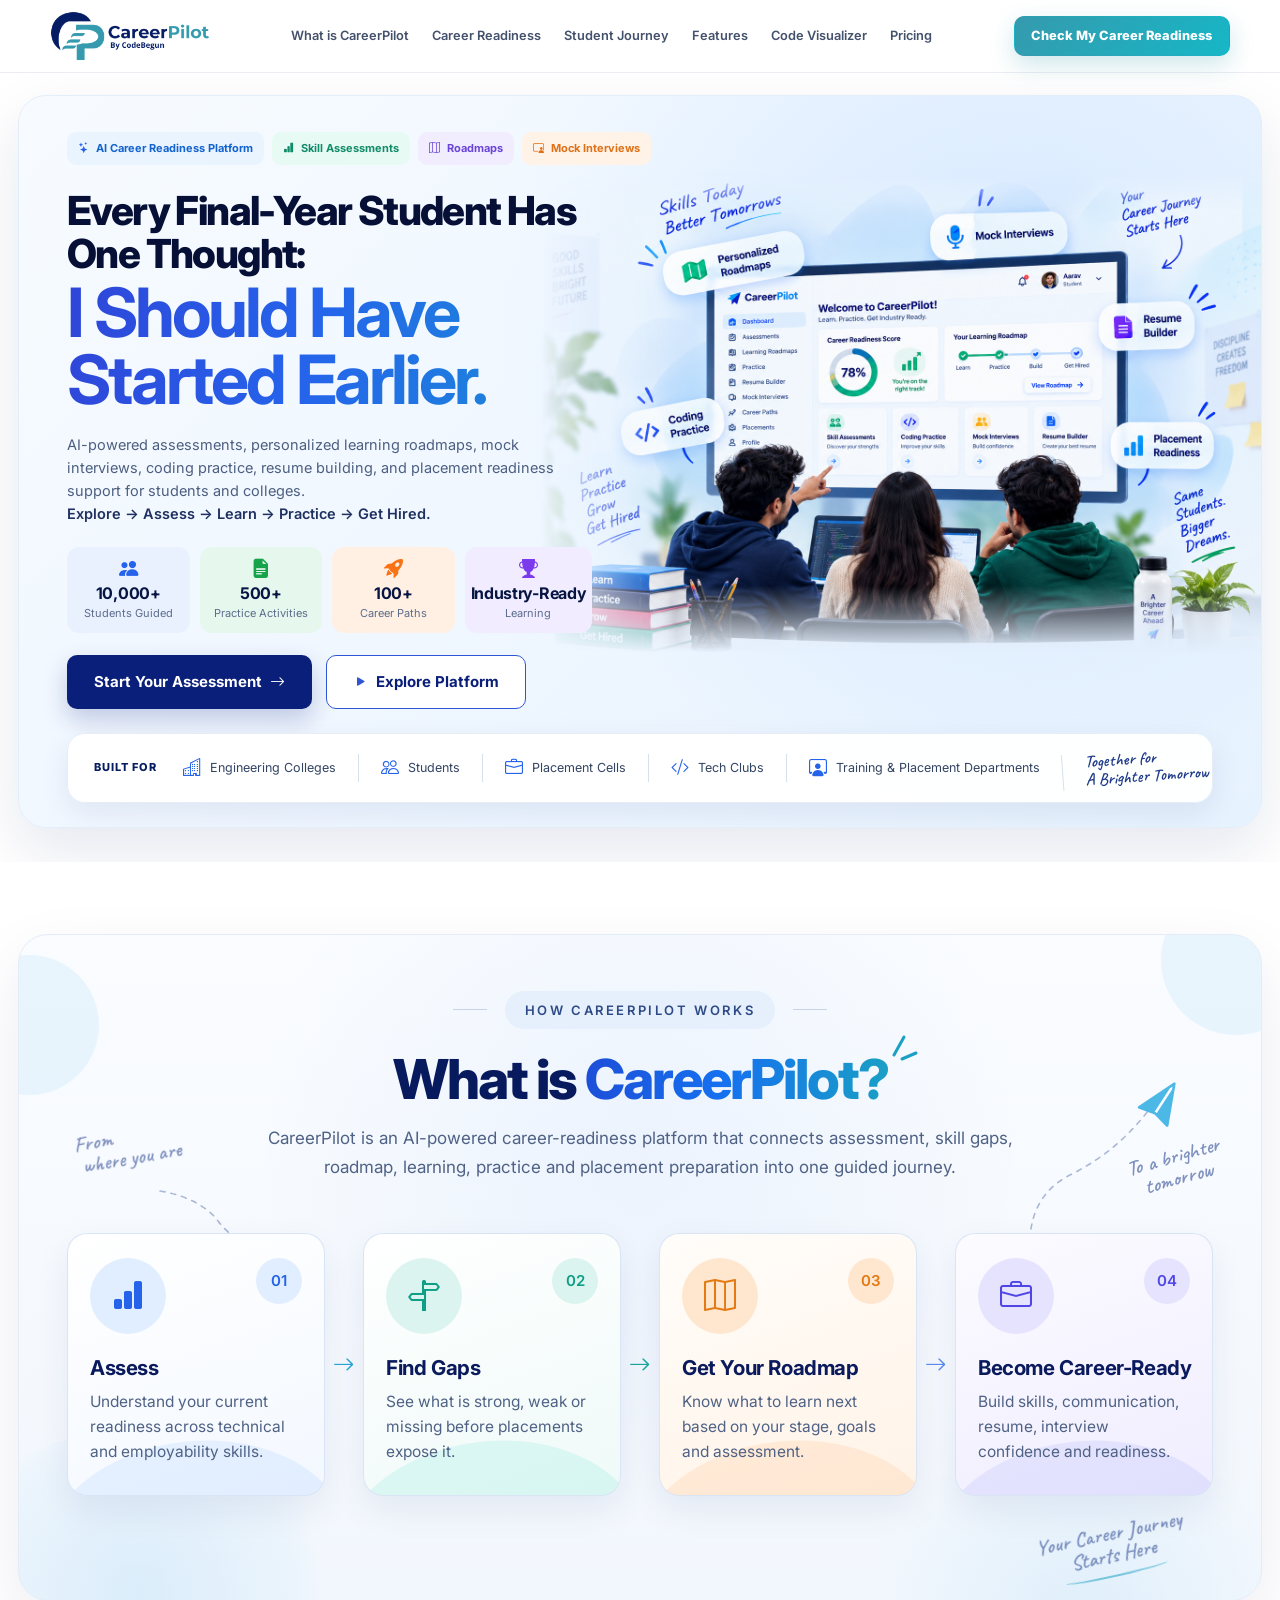
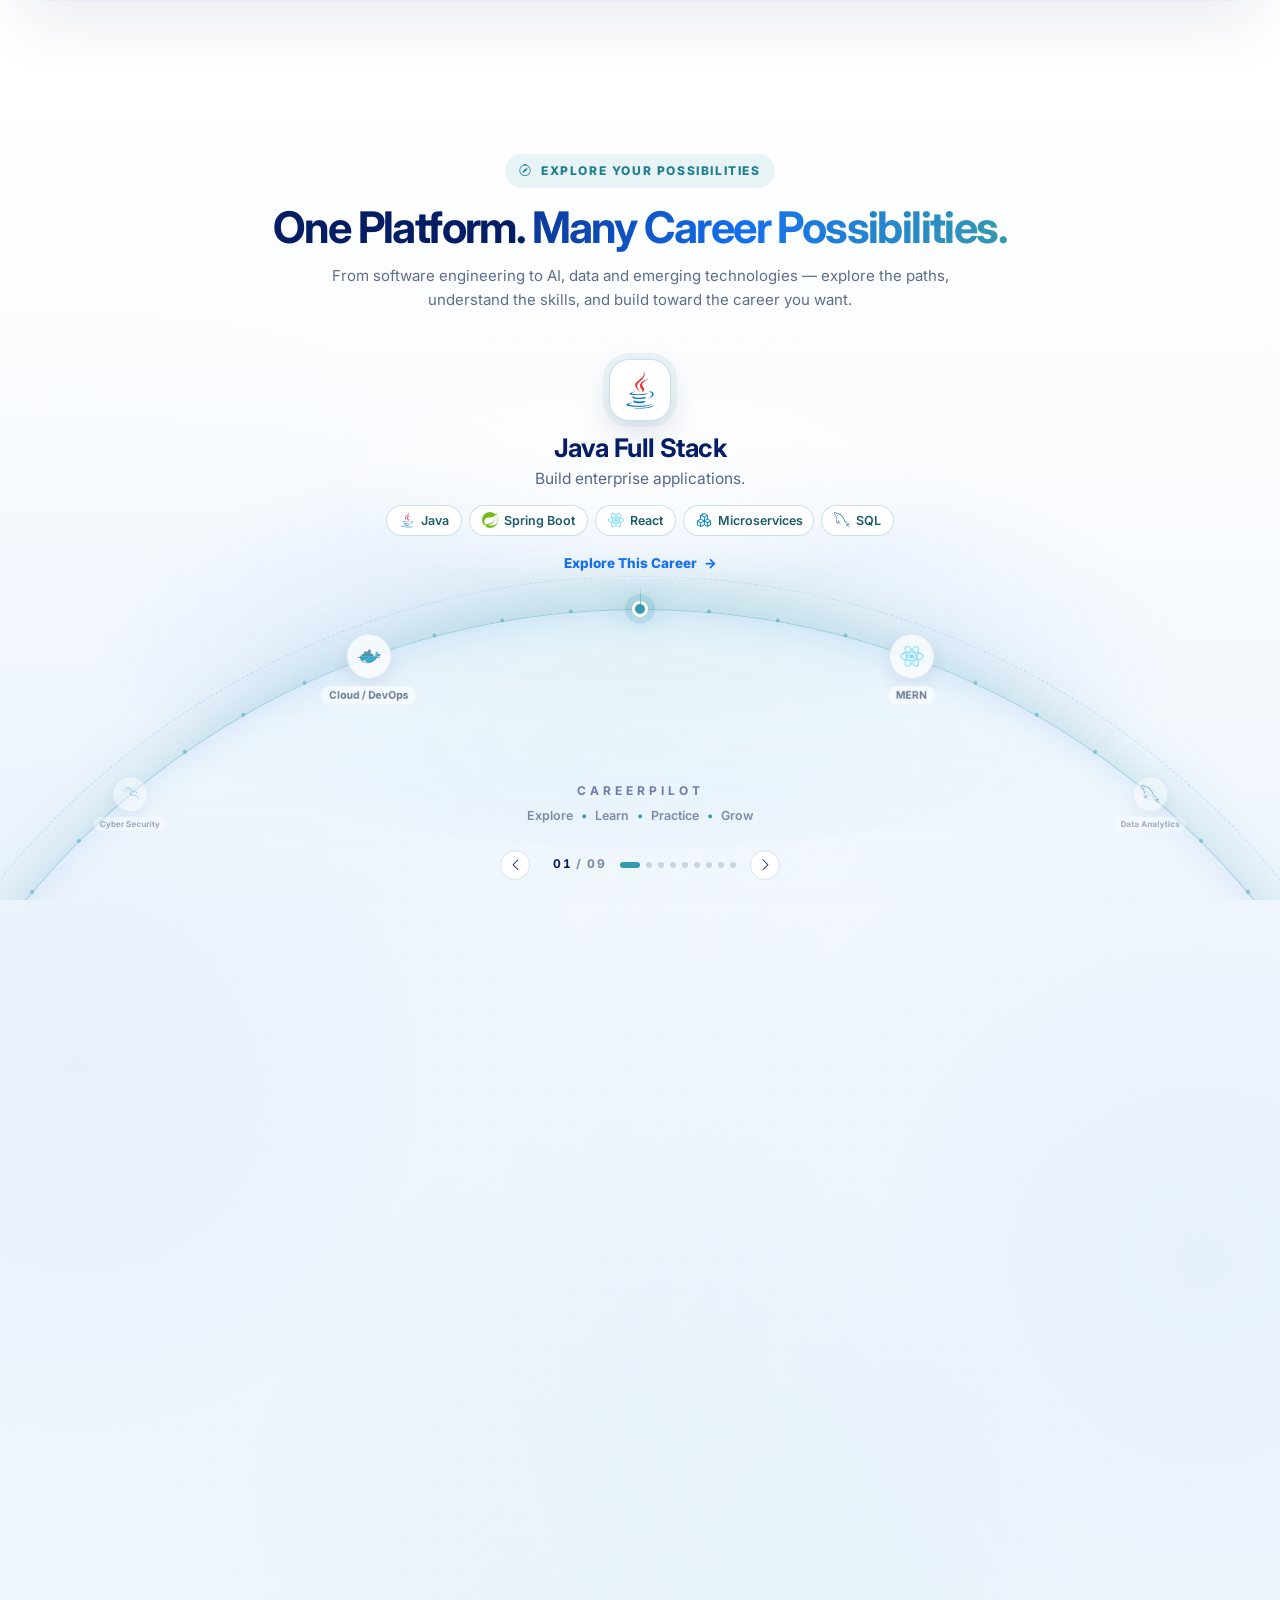
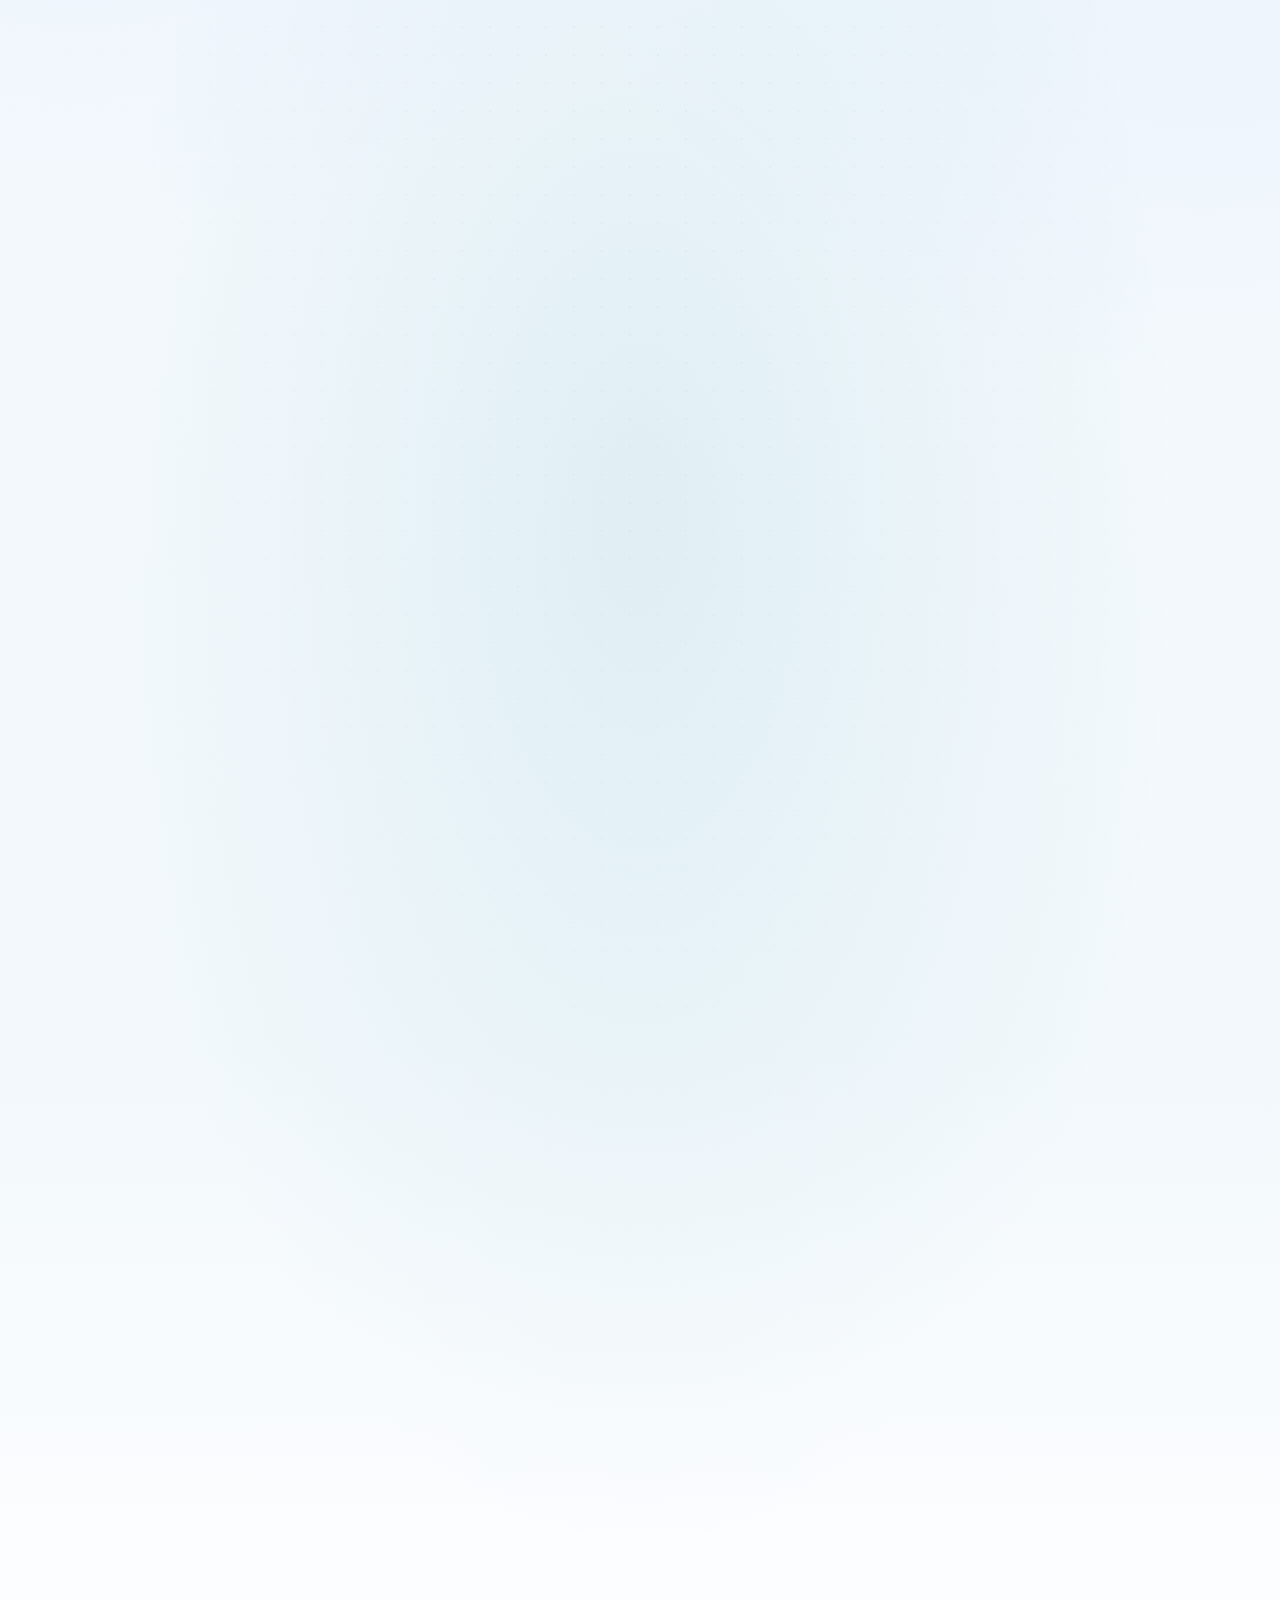
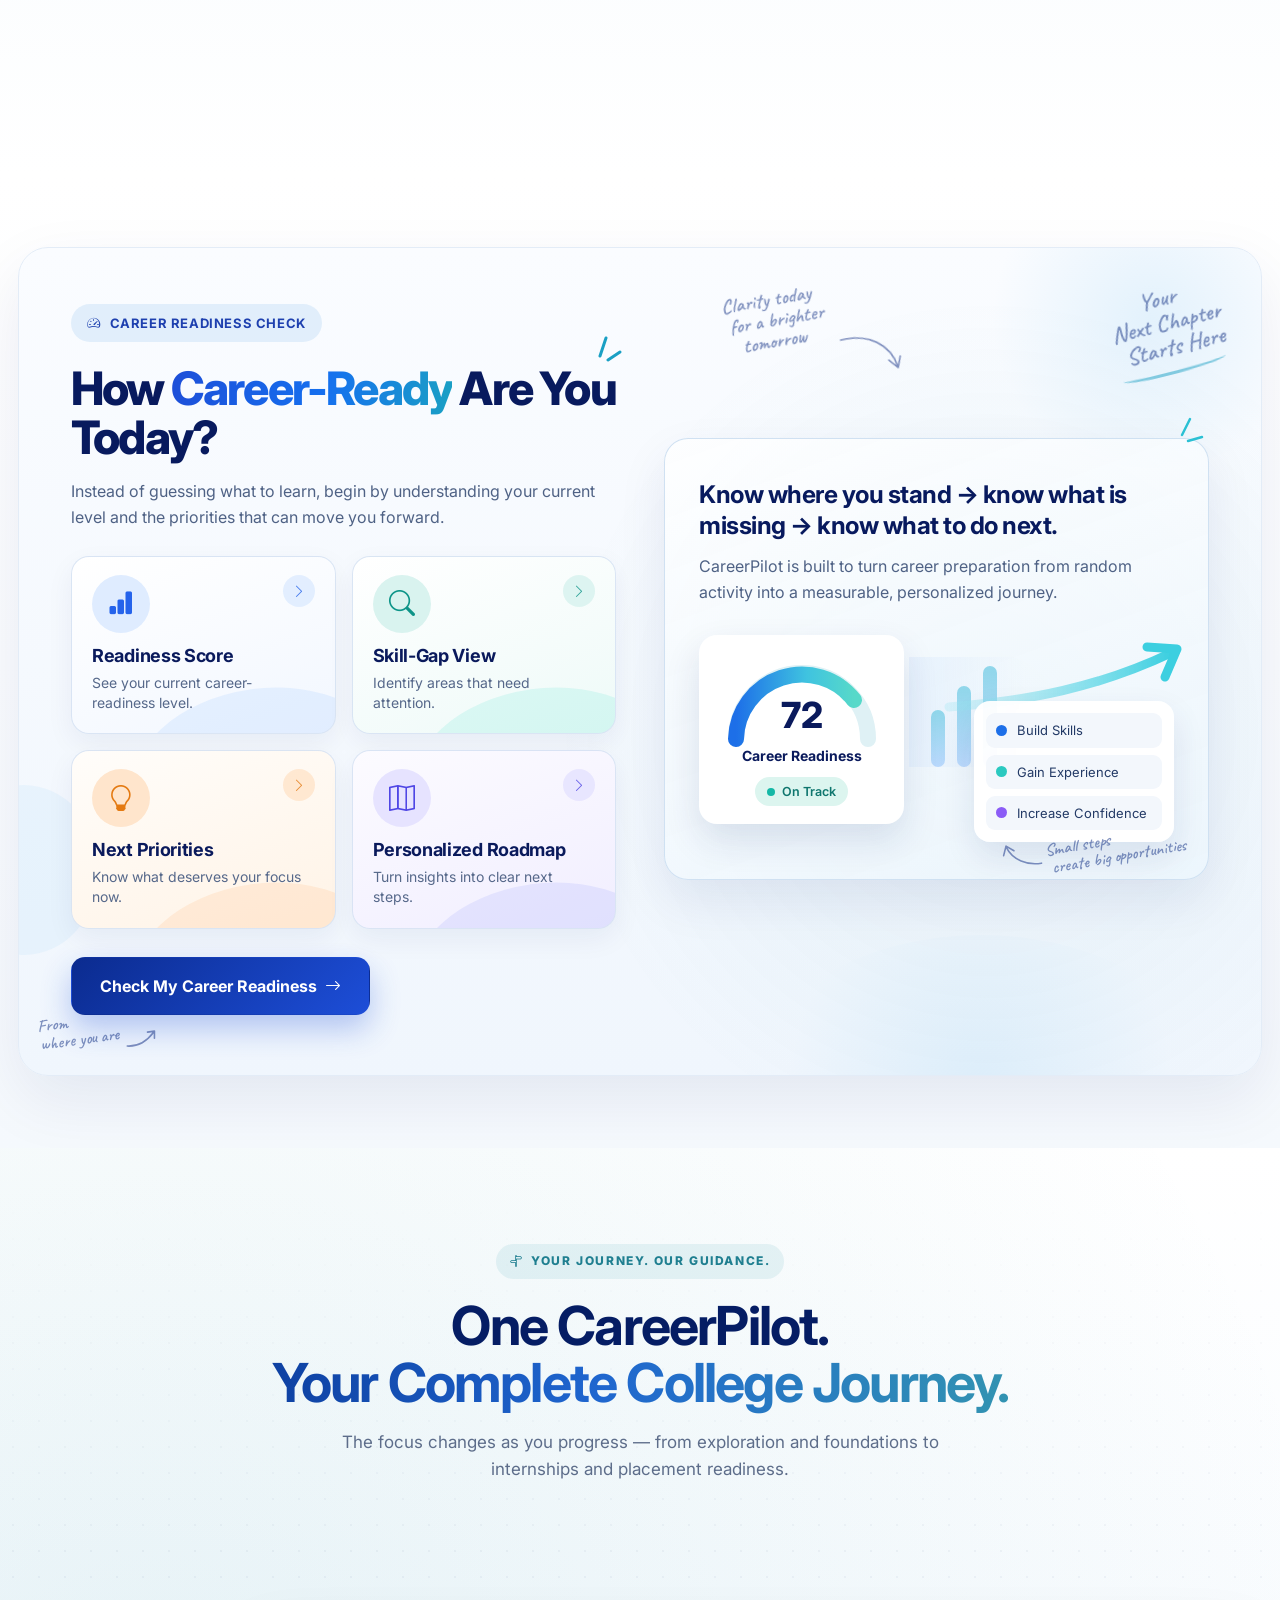
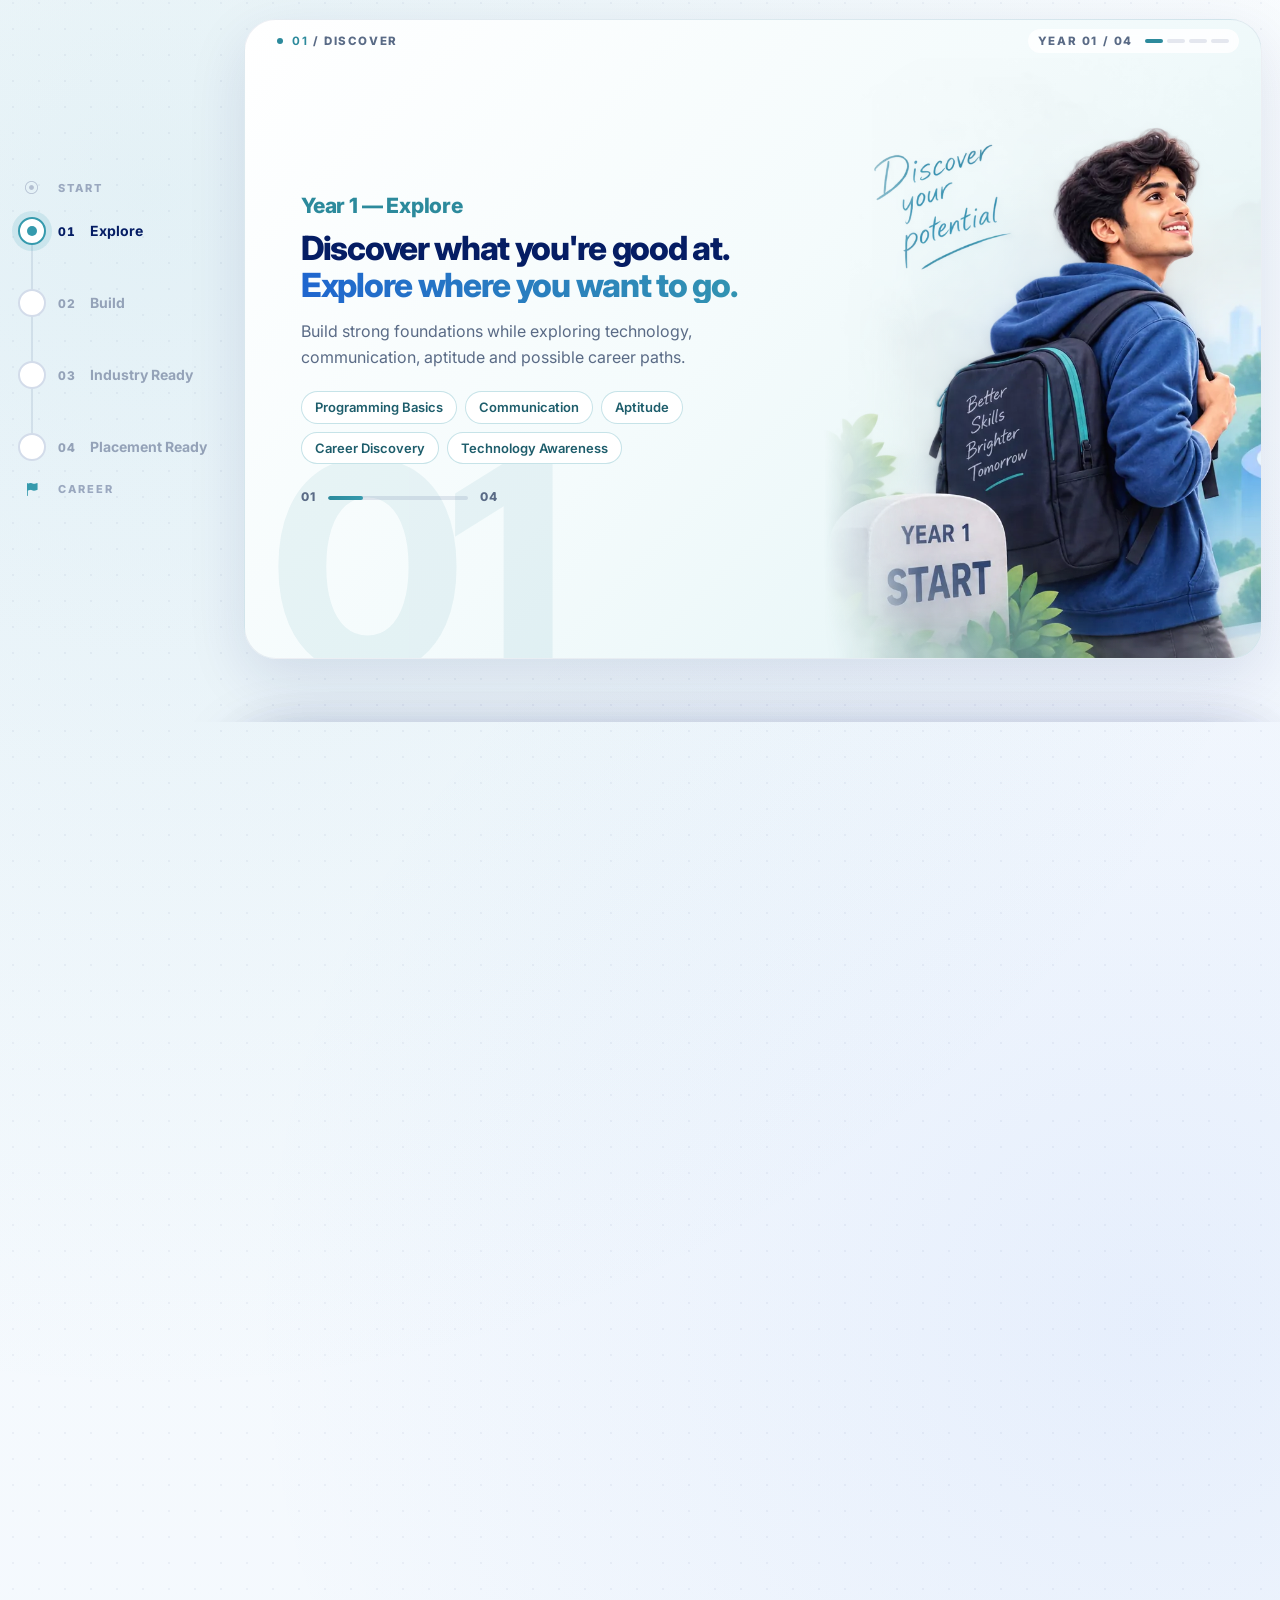
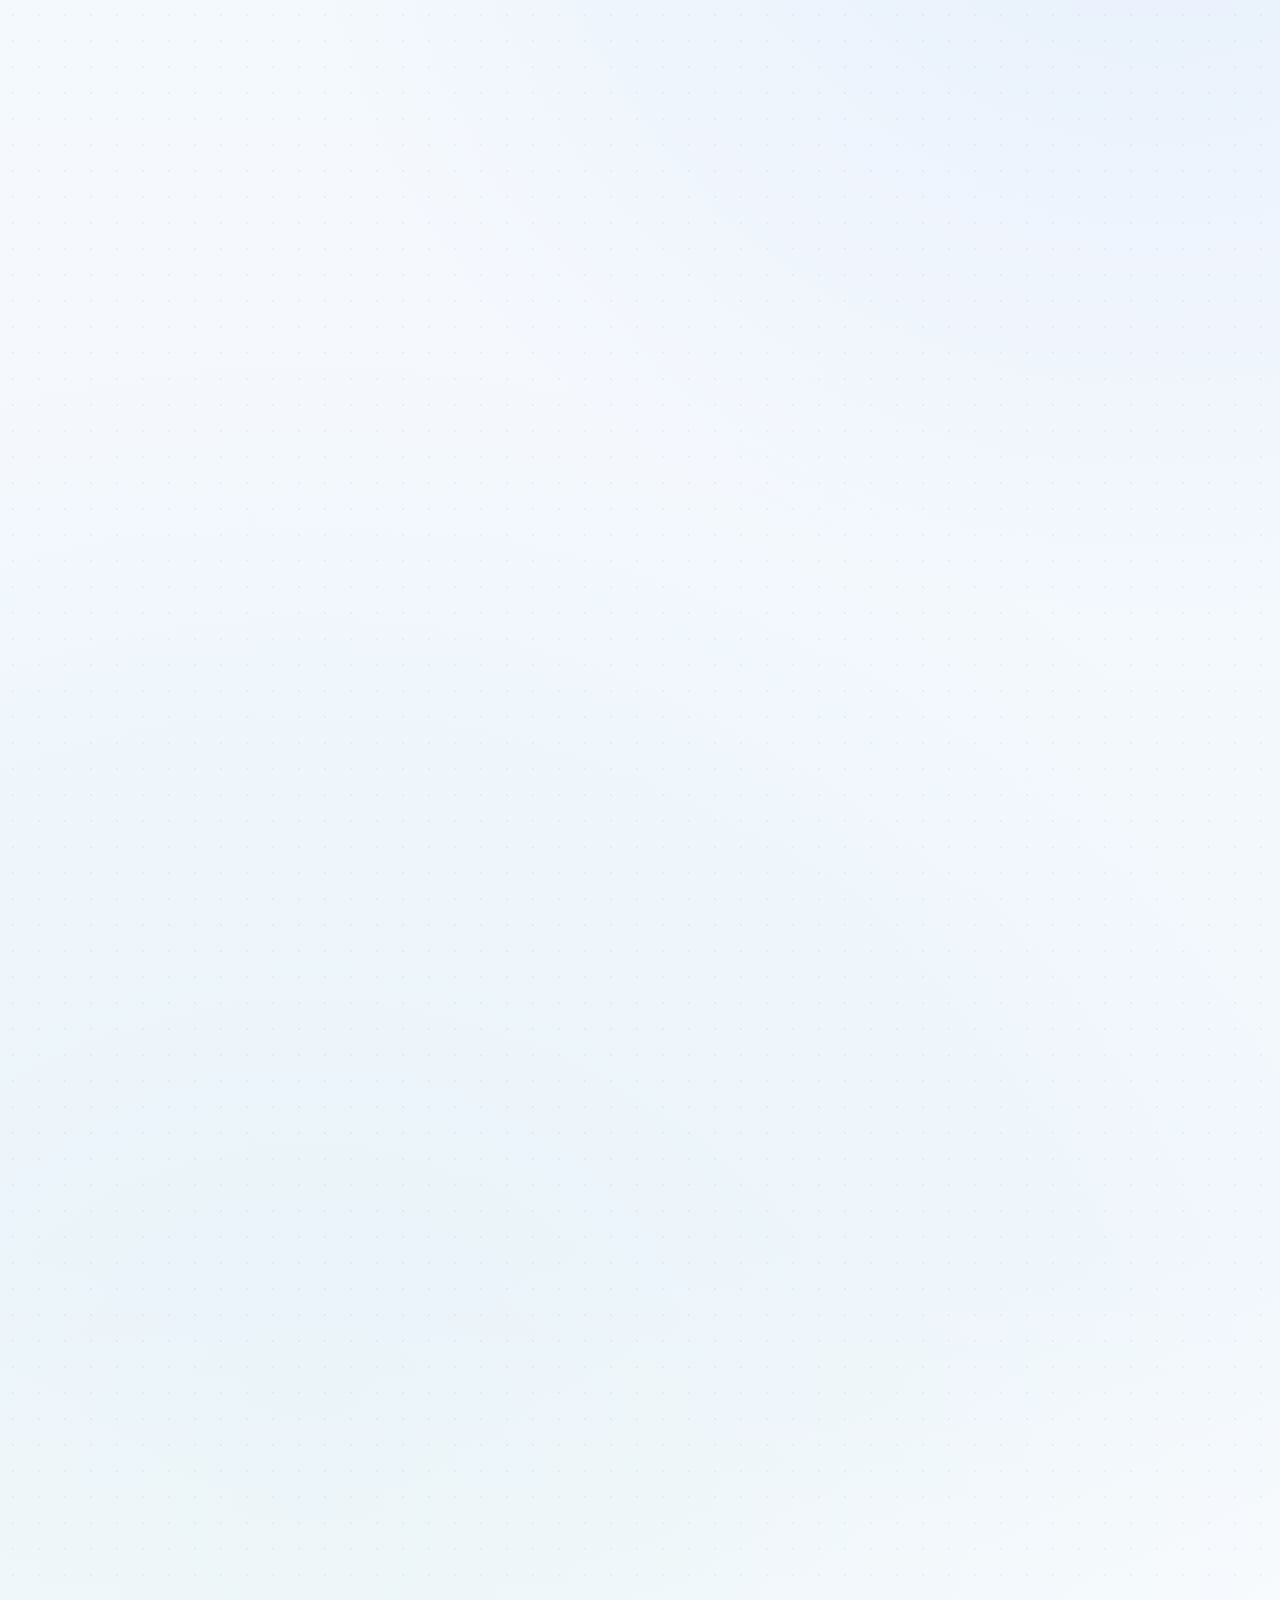
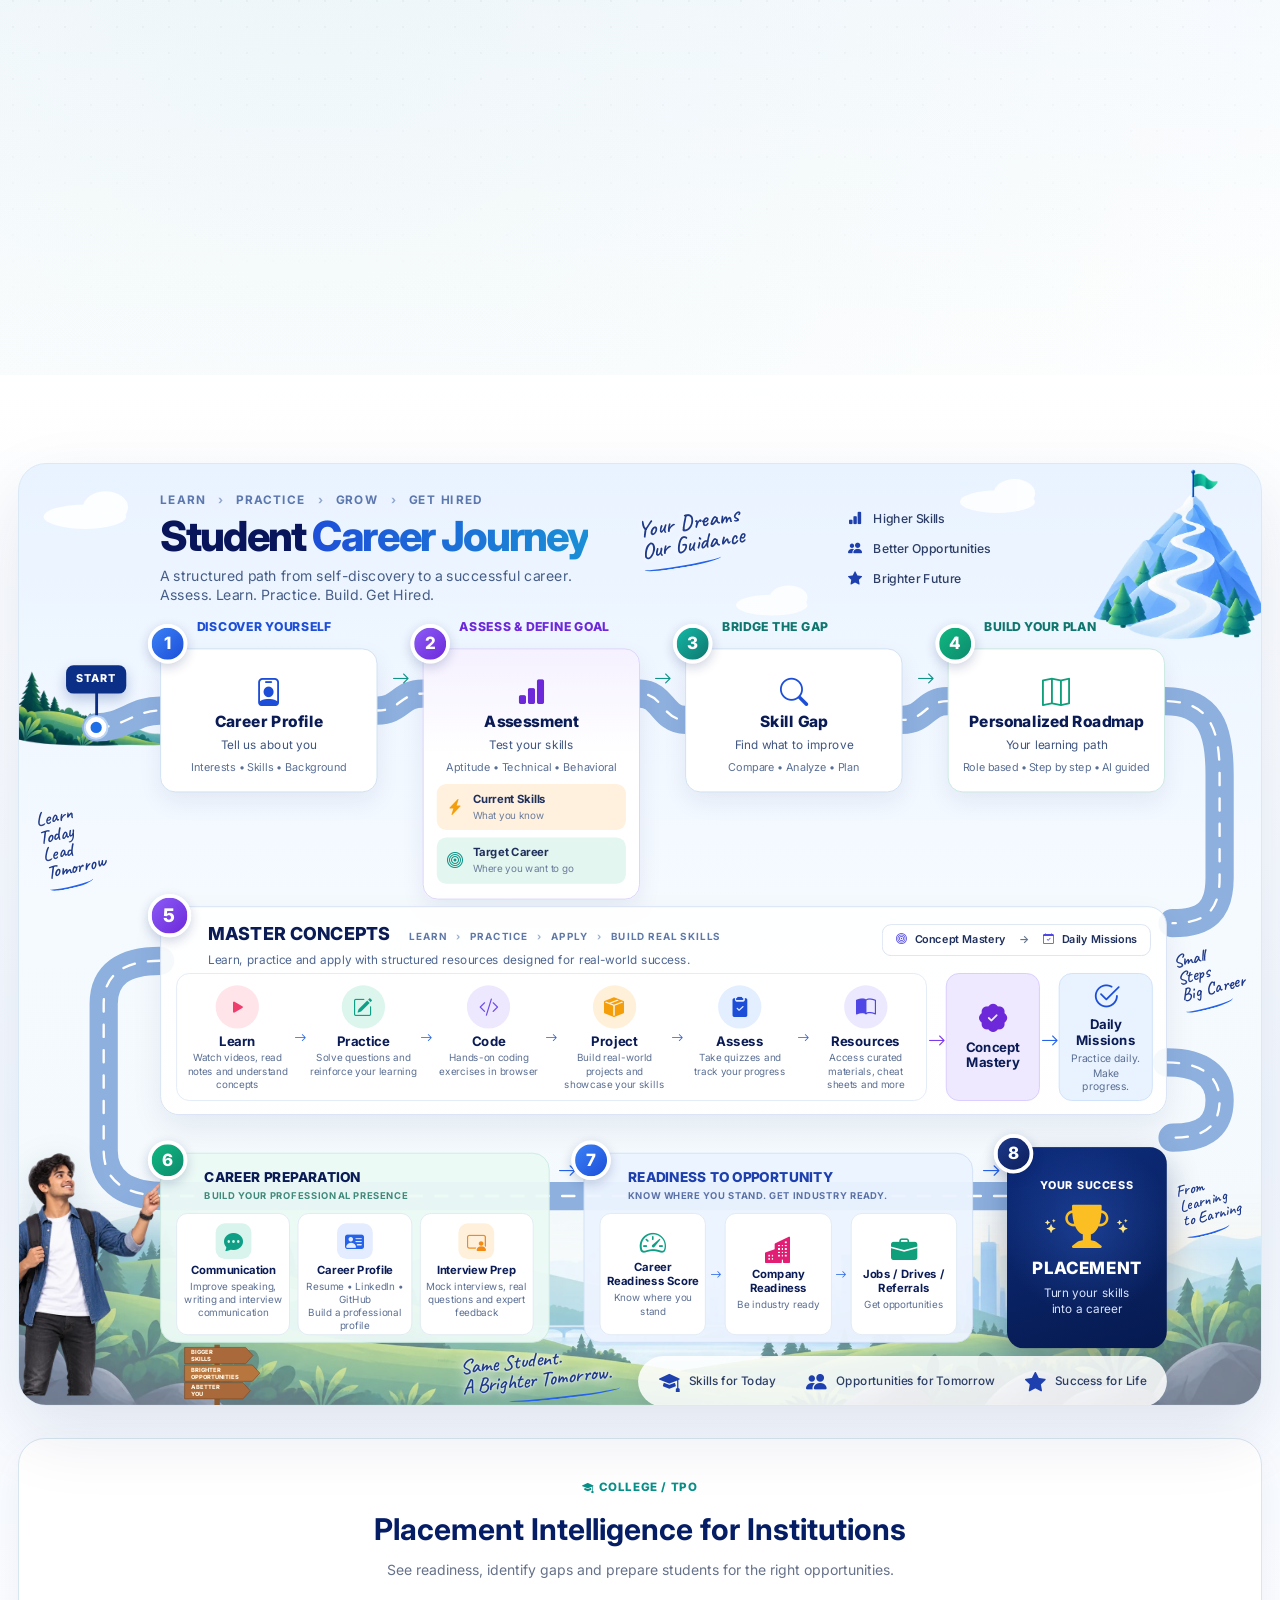
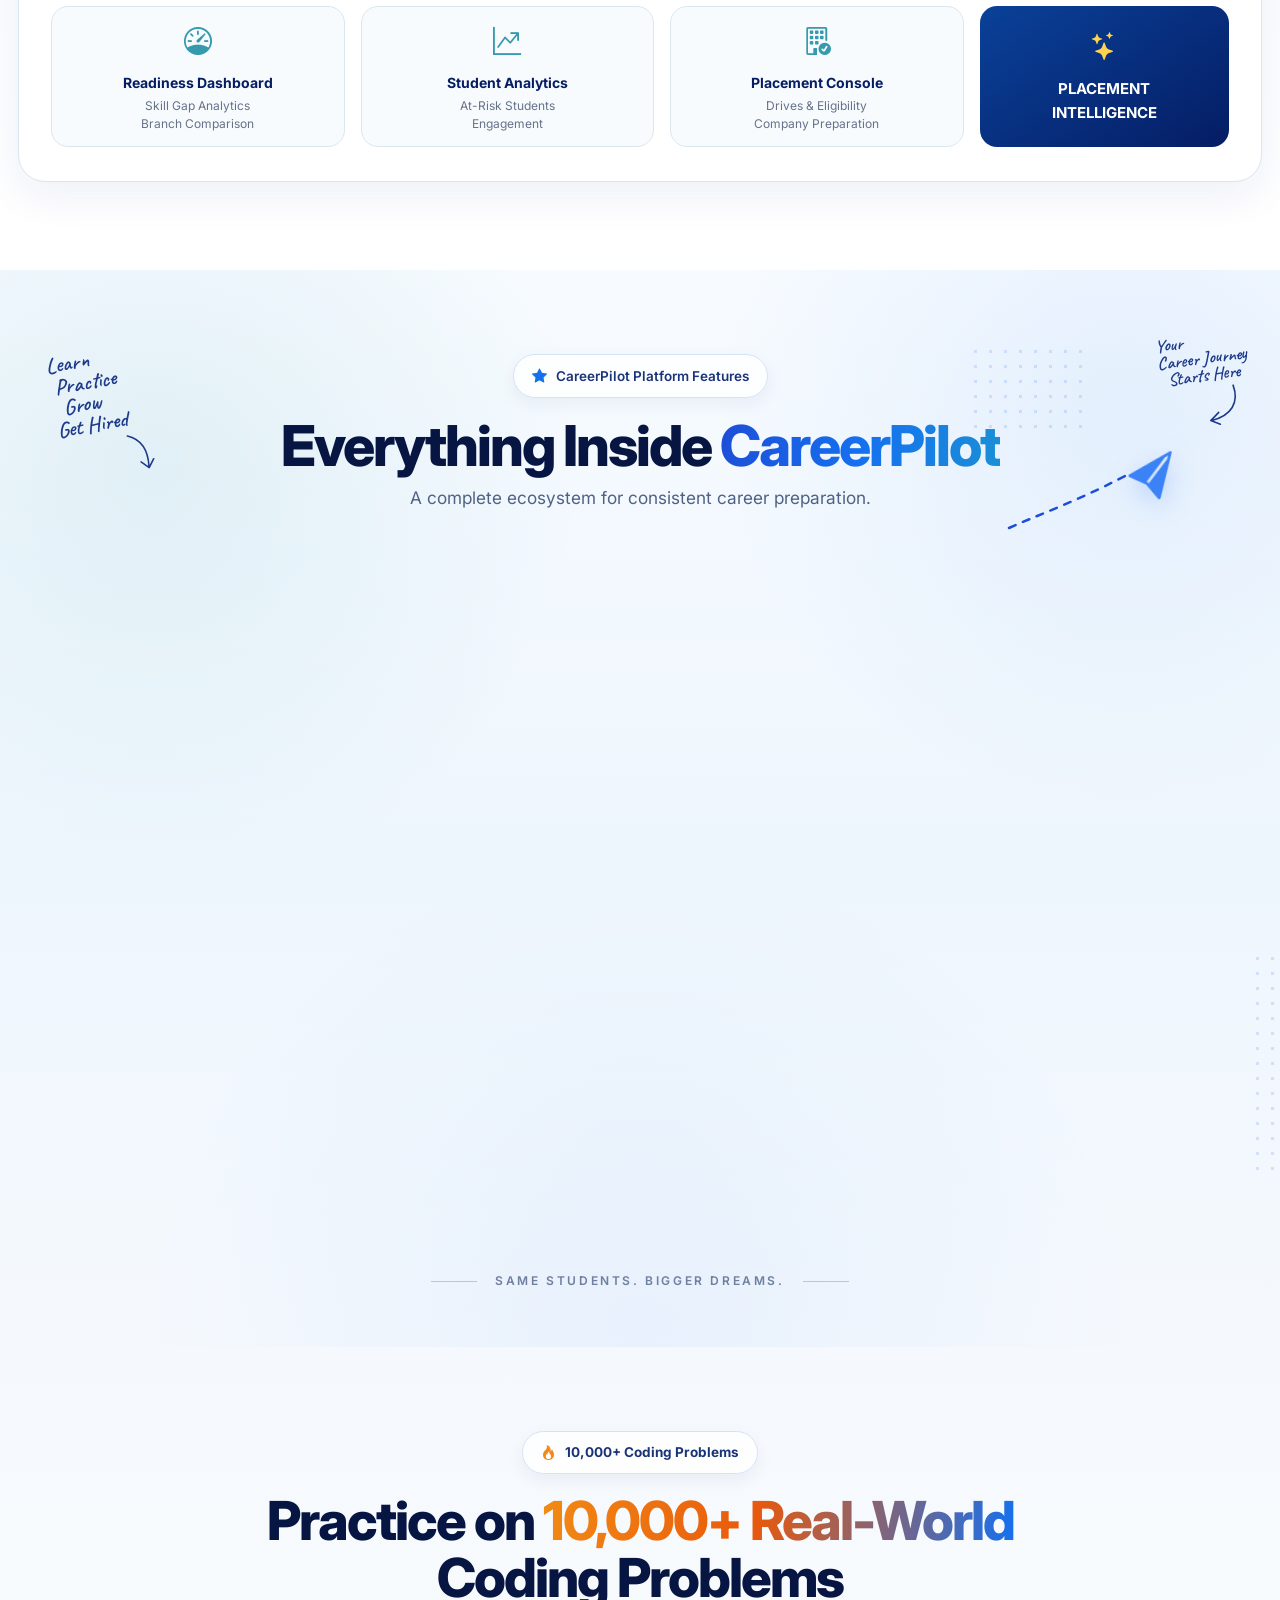
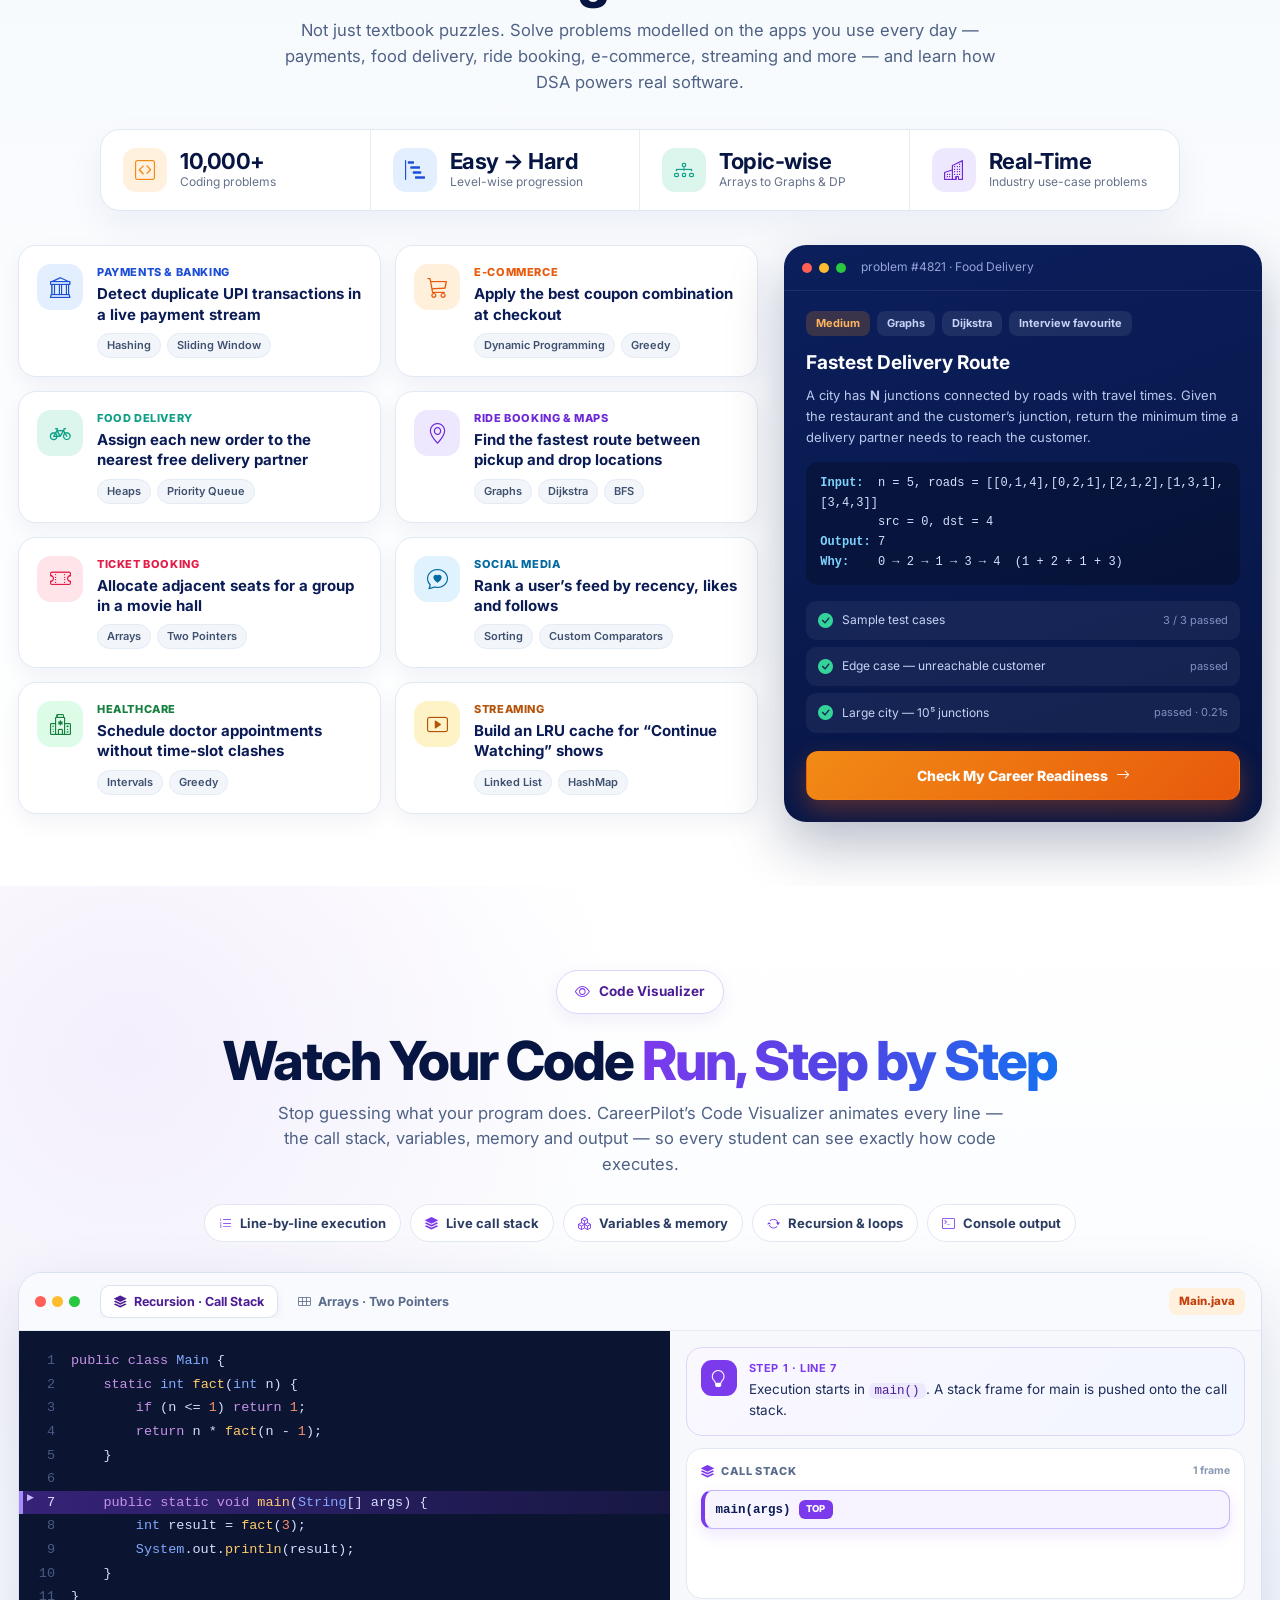
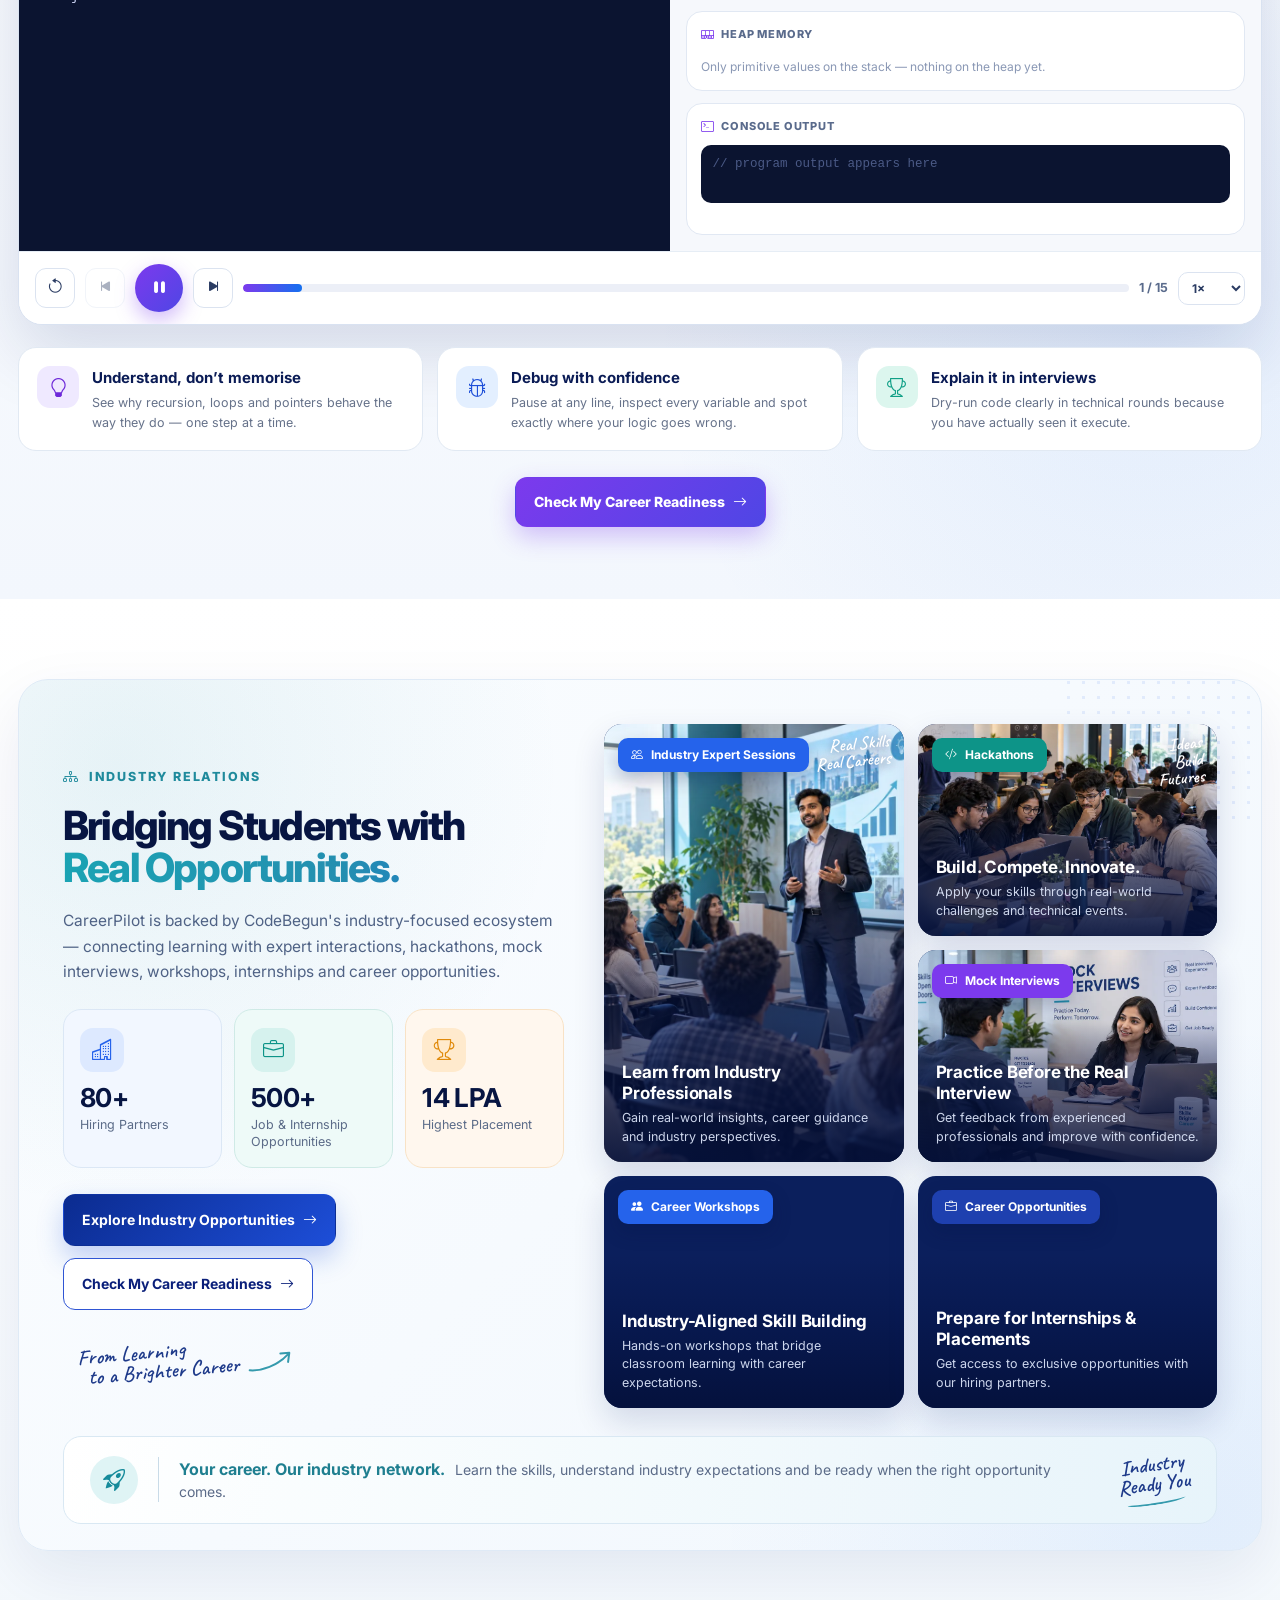
==== commit 4ea9f5a2: "Move site to cbcareerpilot.com: update canonical and Open Graph URLs Co-Authored-By: Claude Sonnet 5" ====
--- a/index.html
+++ b/index.html
@@ -1,4 +1,4 @@
-<!doctype html><html lang="en"><head><meta charset="utf-8"><meta name="viewport" content="width=device-width,initial-scale=1"><title>CareerPilot by CodeBegun | Career Readiness, Roadmap & Placement Preparation</title><meta name="description" content="CareerPilot helps engineering and degree students assess career readiness, identify skill gaps, follow a personalized roadmap and prepare for internships and placements."><link rel="canonical" href="https://careerpilot.codebegun.com/"><meta property="og:title" content="CareerPilot by CodeBegun"><meta property="og:description" content="Know where you stand. Know what is missing. Know what to do next."><meta property="og:type" content="website"><meta property="og:url" content="https://careerpilot.codebegun.com/"><script async src="https://www.googletagmanager.com/gtag/js?id=G-Q78DVE5GDZ"></script><script>window.dataLayer=window.dataLayer||[];function gtag(){dataLayer.push(arguments)}gtag('js',new Date());gtag('config','G-Q78DVE5GDZ');</script><script>!function(f,b,e,v,n,t,s){if(f.fbq)return;n=f.fbq=function(){n.callMethod?n.callMethod.apply(n,arguments):n.queue.push(arguments)};if(!f._fbq)f._fbq=n;n.push=n;n.loaded=!0;n.version='2.0';n.queue=[];t=b.createElement(e);t.async=!0;t.src=v;s=b.getElementsByTagName(e)[0];s.parentNode.insertBefore(t,s)}(window,document,'script','https://connect.facebook.net/en_US/fbevents.js');fbq('init','1437911148228299');fbq('track','PageView');</script><link rel="stylesheet" href="https://cdn.jsdelivr.net/npm/bootstrap-icons@1.11.3/font/bootstrap-icons.min.css"><link rel="stylesheet" href="/assets/careerpilot.css?v=20261014-1logo3"><link rel="stylesheet" href="/assets/college-journey.css?v=20260917-3"><link rel="stylesheet" href="/assets/career-horizon.css?v=20260917-3"><link rel="stylesheet" href="/assets/readiness-check.css?v=20260917-4"><link rel="stylesheet" href="/assets/what-is.css?v=20260917-2"><link rel="stylesheet" href="/assets/platform-features.css?v=20260917-3"><link rel="stylesheet" href="/assets/coding-problems.css?v=20261011-1"><link rel="stylesheet" href="/assets/code-visualizer.css?v=20261011-1"><link rel="stylesheet" href="https://fonts.googleapis.com/css2?family=Caveat:wght@600&display=swap"><style>.hero-v2{padding:22px 0 34px;background:#fff}.hero-v2>.container{width:min(1320px,calc(100% - 36px))}.hero-v2 .hero-v2-shell{position:relative;display:block;min-height:0;padding:36px 0 118px 48px;border:1px solid #e3eefb;border-radius:28px;background:radial-gradient(circle at 78% 30%,rgba(120,180,255,.20),transparent 45%),linear-gradient(135deg,#f7fbff 0%,#eef6ff 55%,#e6f2fe 100%);box-shadow:0 24px 60px rgba(5,29,100,.10);overflow:hidden}.hero-v2 .hero-v2-copy{position:relative;z-index:3;width:44%;padding:0}.hero-v2 .hero-v2-pills{gap:8px;flex-wrap:nowrap;margin-bottom:24px}.hero-v2 .hero-v2-pills span{padding:8px 11px;border-radius:9px;font-size:11px;font-weight:700;white-space:nowrap}.hero-v2 .hero-v2-pills span:nth-child(1) i{color:#2563eb}.hero-v2 h1{margin:0 0 16px;letter-spacing:-2px}.hero-v2 h1 small{font-size:40px;line-height:1.08;letter-spacing:-1.6px;margin-bottom:4px;color:#060f35}.hero-v2 h1 span{font-size:68px;line-height:.98;letter-spacing:-3px;padding-bottom:4px;background:linear-gradient(100deg,#2f45d8 0%,#2563eb 45%,#1a8fd6 100%);-webkit-background-clip:text;background-clip:text;color:transparent}.hero-v2 .hero-v2-copy>p{max-width:560px;margin:0;font-size:14.5px;line-height:1.6;color:#4d5f80}.hero-v2 .hero-v2-copy>p b{font-weight:600;color:#1f3160;white-space:nowrap}.hero-v2-stats{display:grid;grid-template-columns:repeat(4,1fr);gap:10px;margin:22px 0 0}.hero-v2-stats>div{padding:12px 6px 11px;border-radius:12px;text-align:center;background:#e9f1ff}.hero-v2-stats>div:nth-child(2){background:#e6f7ee}.hero-v2-stats>div:nth-child(3){background:#fff0e3}.hero-v2-stats>div:nth-child(4){background:#f1ecff}.hero-v2-stats i{display:block;font-size:19px;line-height:1;margin-bottom:5px;color:#2563eb}.hero-v2-stats>div:nth-child(2) i{color:#16a34a}.hero-v2-stats>div:nth-child(3) i{color:#f97316}.hero-v2-stats>div:nth-child(4) i{color:#7c3aed}.hero-v2-stats b{display:block;font-size:16px;line-height:1.2;color:#071542;letter-spacing:-.3px;white-space:nowrap}.hero-v2-stats span{display:block;margin-top:2px;font-size:11px;color:#5d6d8c}.hero-v2 .hero-ctas{margin-top:22px;gap:14px}.hero-v2 .hero-ctas .btn{min-width:0;padding:14px 26px;border-radius:10px;font-size:15px;font-weight:700}.hero-v2 .hero-ctas .btn-primary{background:#0a1f7a;box-shadow:0 10px 24px rgba(10,31,122,.22)}.hero-v2 .hero-ctas .btn-outline{min-width:200px;border:1.5px solid #2f55d4;background:#fff;color:#0a1f7a}.hero-v2 .hero-ctas .btn-outline i{color:#2f55d4}.hero-v2 .hero-v2-visual.hero-illustration{position:absolute;z-index:1;top:0;right:0;bottom:96px;width:58%;min-height:0;margin:0;display:flex;align-items:center;justify-content:flex-end;overflow:visible}.hero-v2 .hero-v2-visual.hero-illustration img{display:block;width:100%;height:auto;-webkit-mask-image:linear-gradient(90deg,transparent 0,#000 18%),linear-gradient(180deg,transparent 0,#000 8%,#000 86%,transparent 100%);-webkit-mask-composite:source-in;mask-image:linear-gradient(90deg,transparent 0,#000 18%),linear-gradient(180deg,transparent 0,#000 8%,#000 86%,transparent 100%);mask-composite:intersect}.hero-v2 .hero-v2-built{position:absolute;z-index:4;left:48px;right:48px;bottom:24px;display:flex;align-items:center;justify-content:flex-start;gap:0;padding:16px 26px;border:1px solid #e6edf7;border-radius:18px;background:rgba(255,255,255,.96);box-shadow:0 10px 30px rgba(5,29,100,.08);font-size:12.5px;color:#334463;white-space:nowrap}.hero-v2 .hero-v2-built>b{margin-right:26px;font-size:11px;font-weight:800;letter-spacing:1px;color:#071d62}.hero-v2 .hero-v2-built span{display:flex;align-items:center;gap:9px;padding:0 22px;border-left:1px solid #d7e1ee}.hero-v2 .hero-v2-built>b+span{padding-left:0;border-left:0}.hero-v2 .hero-v2-built span i{font-size:18px;color:#2563eb}.hero-v2 .hero-v2-built em{margin-left:auto;padding-left:22px;border-left:1px solid #d7e1ee;font-family:Caveat,'Segoe Print',cursive;font-style:normal;font-weight:600;font-size:17px;line-height:1.05;color:#1e3a8a;transform:rotate(-4deg);text-align:left}@media(max-width:1240px){.hero-v2 .hero-v2-copy{width:48%}.hero-v2 .hero-v2-pills{flex-wrap:wrap;gap:6px}.hero-v2 .hero-v2-pills span{padding:7px 9px;font-size:10px}.hero-v2-stats{gap:8px}.hero-v2-stats span{font-size:10px;white-space:nowrap}.hero-v2 h1 small{font-size:32px}.hero-v2 h1 span{font-size:54px}.hero-v2-stats b{font-size:14px}.hero-v2 .hero-ctas .btn{padding:13px 18px;font-size:14px}.hero-v2 .hero-ctas .btn-outline{min-width:0}.hero-v2 .hero-v2-visual.hero-illustration{width:55%}.hero-v2 .hero-v2-built{font-size:11.5px;padding:14px 18px}.hero-v2 .hero-v2-built span{padding:0 14px}.hero-v2 .hero-v2-built em{display:none}}@media(max-width:980px){.hero-v2 .hero-v2-shell{padding:30px 26px 26px}.hero-v2 .hero-v2-copy{width:auto}.hero-v2 .hero-v2-pills{flex-wrap:wrap}.hero-v2 .hero-v2-visual.hero-illustration{position:relative;inset:auto;width:auto;margin:24px -26px 0;display:block}.hero-v2 .hero-v2-visual.hero-illustration img{height:auto;-webkit-mask-image:none;mask-image:none}.hero-v2 .hero-v2-built{position:relative;left:auto;right:auto;bottom:auto;margin-top:16px;overflow-x:auto}}@media(max-width:640px){.hero-v2 .hero-v2-shell{padding:22px 16px 16px;border-radius:20px}.hero-v2 .hero-v2-pills span{font-size:10px;padding:7px 9px}.hero-v2 h1 small{font-size:27px;letter-spacing:-1px}.hero-v2 h1 span{font-size:44px;letter-spacing:-2px}.hero-v2 .hero-v2-copy>p{font-size:14px}.hero-v2-stats{grid-template-columns:repeat(2,1fr)}.hero-v2 .hero-ctas .btn{width:100%}.hero-v2 .hero-v2-visual.hero-illustration{margin:20px -16px 0}}</style></head><body data-page="home"><noscript><img height="1" width="1" style="display:none" src="https://www.facebook.com/tr?id=1437911148228299&ev=PageView&noscript=1" alt=""></noscript><header class="cb-nav"><div class="container cb-nav-inner"><a class="cb-brand" href="/"><img src="/assets/careerpilot-logo@2x.png" alt="CareerPilot by CodeBegun" width="560" height="174"></a><nav class="cb-links"><a href="#what">What is CareerPilot</a><a href="#assessment">Career Readiness</a><a href="#journey">Student Journey</a><a href="#inside">Features</a><a href="#code-visualizer">Code Visualizer</a><a href="#pricing">Pricing</a></nav><div class="cb-actions"><a class="btn btn-outline" data-track="login" data-location="header" href="https://platform.codebegun.com/careerpilot">Login</a><a class="btn btn-teal" data-track="readiness" data-location="header" href="https://platform.codebegun.com/careerpilot/join?tenant=codebegun">Check My Readiness</a></div><button class="menu-btn" aria-label="Menu"><i class="bi bi-list"></i></button></div></header><main><section class="hero hero-v2"><div class="container"><div class="hero-v2-shell"><div class="hero-v2-copy"><div class="hero-v2-pills"><span><i class="bi bi-stars"></i> AI Career Readiness Platform</span><span><i class="bi bi-bar-chart-fill"></i> Skill Assessments</span><span><i class="bi bi-map"></i> Roadmaps</span><span><i class="bi bi-person-video3"></i> Mock Interviews</span></div><h1><small>Every Final-Year Student Has One Thought:</small><span>I Should Have<br>Started Earlier.</span></h1><p>AI-powered assessments, personalized learning roadmaps, mock interviews, coding practice, resume building, and placement readiness support for students and colleges. <b>Explore &rarr; Assess &rarr; Learn &rarr; Practice &rarr; Get Hired.</b></p><div class="hero-v2-stats"><div><i class="bi bi-people-fill"></i><b>10,000+</b><span>Students Guided</span></div><div><i class="bi bi-file-earmark-text-fill"></i><b>500+</b><span>Practice Activities</span></div><div><i class="bi bi-rocket-takeoff-fill"></i><b>100+</b><span>Career Paths</span></div><div><i class="bi bi-trophy-fill"></i><b>Industry-Ready</b><span>Learning</span></div></div><div class="hero-ctas"><a class="btn btn-primary" data-track="readiness" data-location="hero" data-cta-keep href="https://platform.codebegun.com/careerpilot/join?tenant=codebegun">Start Your Assessment <i class="bi bi-arrow-right"></i></a><a class="btn btn-outline" href="#what"><i class="bi bi-play-fill"></i> Explore Platform</a></div></div><div class="hero-v2-visual hero-illustration"><img src="/assets/images/careerpilot-hero-students.png" alt="CareerPilot students using the career readiness platform with assessments, roadmaps, coding practice, mock interviews and placement readiness"></div><div class="hero-v2-built"><b>BUILT FOR</b><span><i class="bi bi-buildings"></i> Engineering Colleges</span><span><i class="bi bi-people"></i> Students</span><span><i class="bi bi-briefcase"></i> Placement Cells</span><span><i class="bi bi-code-slash"></i> Tech Clubs</span><span><i class="bi bi-person-workspace"></i> Training &amp; Placement Departments</span><em>Together for<br>A Brighter Tomorrow</em></div></div></div></section><section class="wi" id="what" aria-labelledby="wi-heading"><div class="wi-shell"><span class="wi-blob" aria-hidden="true"></span><span class="wi-blob wi-blob--r" aria-hidden="true"></span><span class="wi-note wi-note--from" aria-hidden="true">From<br>&nbsp;where you are</span><svg class="wi-trail wi-trail--l" viewBox="0 0 130 80" aria-hidden="true"><path d="M4 6C30 10 52 22 62 36C74 52 96 66 126 76"/></svg><i class="bi bi-send-fill wi-plane" aria-hidden="true"></i><svg class="wi-trail wi-trail--r" viewBox="0 0 140 150" aria-hidden="true"><path d="M8 146C6 110 20 84 48 70C80 54 104 34 126 6"/></svg><span class="wi-note wi-note--to" aria-hidden="true">To a brighter<br>tomorrow</span><div class="wi-head"><span class="wi-kicker"><span>HOW CAREERPILOT WORKS</span></span><h2 id="wi-heading">What is <span>CareerPilot?</span><svg viewBox="0 0 30 30" aria-hidden="true"><path d="M6 22L16 4M14 26L28 20"/></svg></h2><p>CareerPilot is an AI-powered career-readiness platform that connects assessment, skill gaps, roadmap, learning, practice and placement preparation into one guided journey.</p></div><ol class="wi-steps"><li class="wi-card wi-c1"><div class="wi-top"><span class="wi-icon"><i class="bi bi-bar-chart-fill" aria-hidden="true"></i></span><span class="wi-num" aria-hidden="true">01</span></div><h3>Assess</h3><p>Understand your current readiness across technical and employability skills.</p></li><li class="wi-arrow " aria-hidden="true"><i class="bi bi-arrow-right"></i></li><li class="wi-card wi-c2"><div class="wi-top"><span class="wi-icon"><i class="bi bi-signpost-split" aria-hidden="true"></i></span><span class="wi-num" aria-hidden="true">02</span></div><h3>Find Gaps</h3><p>See what is strong, weak or missing before placements expose it.</p></li><li class="wi-arrow wi-a2" aria-hidden="true"><i class="bi bi-arrow-right"></i></li><li class="wi-card wi-c3"><div class="wi-top"><span class="wi-icon"><i class="bi bi-map" aria-hidden="true"></i></span><span class="wi-num" aria-hidden="true">03</span></div><h3>Get Your Roadmap</h3><p>Know what to learn next based on your stage, goals and assessment.</p></li><li class="wi-arrow wi-a3" aria-hidden="true"><i class="bi bi-arrow-right"></i></li><li class="wi-card wi-c4"><div class="wi-top"><span class="wi-icon"><i class="bi bi-briefcase" aria-hidden="true"></i></span><span class="wi-num" aria-hidden="true">04</span></div><h3>Become Career-Ready</h3><p>Build skills, communication, resume, interview confidence and readiness.</p></li></ol><span class="wi-note wi-note--foot" aria-hidden="true">Your Career Journey<br>Starts Here</span></div></section><section class="ch" id="career-paths" data-career-horizon aria-labelledby="ch-heading"><div class="ch-bg" aria-hidden="true"></div><div class="ch-track"><div class="ch-sticky"><div class="container ch-head"><span class="ch-eyebrow"><i class="bi bi-compass" aria-hidden="true"></i> EXPLORE YOUR POSSIBILITIES</span><h2 id="ch-heading">One Platform. <span>Many Career Possibilities.</span></h2><p>From software engineering to AI, data and emerging technologies — explore the paths, understand the skills, and build toward the career you want.</p></div><ul class="ch-fallback"><li>Java Full Stack</li><li>MERN Full Stack</li><li>Data Analytics</li><li>Data Science</li><li>AI &amp; Machine Learning</li><li>Generative AI</li><li>Agentic AI</li><li>Cyber Security</li><li>Cloud &amp; DevOps</li></ul><div class="ch-horizon"></div></div></div></section><section class="rc" id="assessment" aria-labelledby="rc-heading"><div class="rc-shell"><span class="rc-blob" aria-hidden="true"></span><span class="rc-hand rc-hand--clarity" aria-hidden="true">Clarity today<br>&nbsp;for a brighter<br>&nbsp;&nbsp;&nbsp;tomorrow<svg viewBox="0 0 60 46"><path d="M2 6C30 4 50 18 54 42M46 34L54 43L58 32"/></svg></span><span class="rc-hand rc-hand--chapter" aria-hidden="true">Your<br>&nbsp;Next Chapter<br>&nbsp;&nbsp;Starts Here</span><div class="rc-grid"><div class="rc-copy"><span class="rc-kicker"><i class="bi bi-speedometer2" aria-hidden="true"></i> CAREER READINESS CHECK</span><h2 id="rc-heading">How <span>Career-Ready</span> Are You Today?<svg class="rc-spark" viewBox="0 0 30 30" aria-hidden="true"><path d="M8 22L14 4M16 26L28 18"/></svg></h2><p>Instead of guessing what to learn, begin by understanding your current level and the priorities that can move you forward.</p><ul class="rc-cards"><li class="rc-card rc-c1"><div class="rc-top"><span class="rc-icon"><i class="bi bi-bar-chart-fill" aria-hidden="true"></i></span><span class="rc-chev" aria-hidden="true"><i class="bi bi-chevron-right"></i></span></div><h3>Readiness Score</h3><p>See your current career-readiness level.</p></li><li class="rc-card rc-c2"><div class="rc-top"><span class="rc-icon"><i class="bi bi-search" aria-hidden="true"></i></span><span class="rc-chev" aria-hidden="true"><i class="bi bi-chevron-right"></i></span></div><h3>Skill-Gap View</h3><p>Identify areas that need attention.</p></li><li class="rc-card rc-c3"><div class="rc-top"><span class="rc-icon"><i class="bi bi-lightbulb" aria-hidden="true"></i></span><span class="rc-chev" aria-hidden="true"><i class="bi bi-chevron-right"></i></span></div><h3>Next Priorities</h3><p>Know what deserves your focus now.</p></li><li class="rc-card rc-c4"><div class="rc-top"><span class="rc-icon"><i class="bi bi-map" aria-hidden="true"></i></span><span class="rc-chev" aria-hidden="true"><i class="bi bi-chevron-right"></i></span></div><h3>Personalized Roadmap</h3><p>Turn insights into clear next steps.</p></li></ul><a class="btn rc-cta" data-track="readiness" data-location="assessment" href="https://platform.codebegun.com/careerpilot/join?tenant=codebegun">Check My Career Readiness <i class="bi bi-arrow-right"></i></a></div><div class="rc-panel"><h3>Know where you stand → know what is missing → know what to do next.</h3><p>CareerPilot is built to turn career preparation from random activity into a measurable, personalized journey.</p><div class="rc-viz" aria-hidden="true"><div class="rc-gauge"><svg viewBox="0 0 160 92"><defs><linearGradient id="rcG" x1="0" x2="1"><stop offset="0" stop-color="#1d6fe8"/><stop offset=".6" stop-color="#3fc3e0"/><stop offset="1" stop-color="#57d9c9"/></linearGradient></defs><path d="M14 84A66 66 0 0 1 146 84" stroke="#dff1f5"/><path d="M14 84A66 66 0 0 1 132 45" stroke="url(#rcG)"/></svg><div class="rc-score">72</div><b>Career Readiness</b><span class="rc-status">On Track</span></div><div class="rc-bars"><span></span><span></span><span></span></div><svg class="rc-trend" viewBox="0 0 260 90" preserveAspectRatio="none"><defs><linearGradient id="rcT" x1="0" x2="1"><stop offset="0" stop-color="#9be3ef" stop-opacity=".3"/><stop offset="1" stop-color="#3ccfe0"/></linearGradient></defs><path d="M0 80C80 74 150 60 222 26" stroke="url(#rcT)" stroke-width="9"/><path d="M198 20L228 22L216 50" stroke="#3ccfe0" stroke-width="9"/></svg><ul class="rc-list"><li style="--d:#1d6fe8">Build Skills</li><li style="--d:#2bc9c0">Gain Experience</li><li style="--d:#8b5cf6">Increase Confidence</li></ul></div><svg class="rc-spark2" viewBox="0 0 30 30" aria-hidden="true"><path d="M8 20L16 4M14 26L28 22"/></svg><span class="rc-hand rc-hand--small" aria-hidden="true"><svg viewBox="0 0 40 30"><path d="M38 26C24 26 10 18 6 4M2 12L6 3L13 9"/></svg>Small steps<br>&nbsp;create big opportunities</span></div></div><span class="rc-hand rc-hand--from" aria-hidden="true">From<br>where you are<svg viewBox="0 0 34 18"><path d="M2 14C12 16 22 12 30 4M24 3L31 3L30 10"/></svg></span></div></section><section class="cj" id="journey" data-college-journey aria-labelledby="cj-heading"><div class="cj-bg" aria-hidden="true"></div><div class="container cj-head"><span class="cj-eyebrow"><i class="bi bi-signpost-split" aria-hidden="true"></i> YOUR JOURNEY. OUR GUIDANCE.</span><h2 id="cj-heading">One CareerPilot.<span>Your Complete College Journey.</span></h2><p>The focus changes as you progress — from exploration and foundations to internships and placement readiness.</p></div><div class="cj-track"><div class="cj-sticky"><div class="cj-stage"><div class="cj-deck"><ol class="cj-fallback"><li><b>Year 1 — Explore</b><span>Build strong foundations while exploring technology, communication, aptitude and possible career paths.</span></li><li><b>Year 2 — Build</b><span>Strengthen programming, problem solving and DSA while building projects and understanding your career direction.</span></li><li><b>Year 3 — Industry Ready</b><span>Move beyond learning into projects, internships and a professional profile that represents your skills.</span></li><li><b>Year 4 — Placement Ready</b><span>Prepare for technical interviews, aptitude, HR rounds and applications while becoming ready for your target companies.</span></li></ol></div></div></div></div></section><section class="fx" id="inside" aria-labelledby="fx-heading"><div class="fx-shell"><div class="fx-note fx-note--left" aria-hidden="true">Learn<br>&nbsp;Practice<br>&nbsp;&nbsp;Grow<br>Get Hired<svg viewBox="0 0 30 40"><path d="M4 2C18 8 22 20 20 36M13 30L20 37L26 29"/></svg></div><div class="fx-note fx-note--right" aria-hidden="true">Your<br>Career Journey<br>&nbsp;&nbsp;Starts Here<svg viewBox="0 0 40 40"><path d="M34 2C38 20 28 32 8 34M16 27L7 34L16 39"/></svg></div><div class="fx-dots fx-dots--tr" aria-hidden="true"></div><div class="fx-plane" aria-hidden="true"><svg viewBox="0 0 170 90"><path d="M4 86C40 70 70 60 120 34"/></svg><i class="bi bi-send-fill"></i></div><div class="fx-head"><span class="fx-pill"><i class="bi bi-star-fill" aria-hidden="true"></i> CareerPilot Platform Features</span><h2 id="fx-heading">Everything Inside <span>CareerPilot</span></h2><p>A complete ecosystem for consistent career preparation.</p></div><div class="fx-grid"><article class="fx-card fx-daily fx-w9"><span class="fx-icon ic-blue"><i class="bi bi-bullseye" aria-hidden="true"></i><svg class="fx-spark" viewBox="0 0 22 18" aria-hidden="true"><path d="M3 12L8 4M12 14L20 10M11 7L17 2"/></svg></span><span class="fx-badge b-blue"><i class="bi bi-fire" aria-hidden="true"></i>Popular</span><h3>Daily Missions</h3><p>Clear daily actions from your roadmap.</p><a class="fx-link" href="https://platform.codebegun.com/careerpilot/join?tenant=codebegun" data-location="features-daily-missions">Stay Consistent <i class="bi bi-arrow-right" aria-hidden="true"></i></a><div class="fx-art" aria-hidden="true"><img src="/assets/images/feature-daily-missions.webp" alt="" width="640" height="444" loading="lazy" decoding="async"></div></article><article class="fx-card fx-dsa fx-w7"><span class="fx-icon ic-green"><i class="bi bi-code-slash" aria-hidden="true"></i></span><h3>DSA &amp; Coding</h3><p>Structured technical practice.</p><a class="fx-link" href="https://platform.codebegun.com/careerpilot/join?tenant=codebegun" data-location="features-dsa-coding">Sharpen Your Skills <i class="bi bi-arrow-right" aria-hidden="true"></i></a></article><article class="fx-card fx-apt fx-w8"><span class="fx-icon ic-orange"><i class="bi bi-calculator-fill" aria-hidden="true"></i><svg class="fx-spark" viewBox="0 0 22 18" aria-hidden="true"><path d="M3 12L8 4M12 14L20 10M11 7L17 2"/></svg></span><h3>Aptitude &amp; Reasoning</h3><p>Prepare for screening rounds.</p><a class="fx-link" href="https://platform.codebegun.com/careerpilot/join?tenant=codebegun" data-location="features-aptitude">Build Your Basics <i class="bi bi-arrow-right" aria-hidden="true"></i></a></article><article class="fx-card fx-comm fx-w7"><span class="fx-icon ic-purple"><i class="bi bi-chat-dots" aria-hidden="true"></i></span><h3>Communication Lab</h3><p>Improve confidence and explanation.</p><a class="fx-link" href="https://platform.codebegun.com/careerpilot/join?tenant=codebegun" data-location="features-communication">Speak with Confidence <i class="bi bi-arrow-right" aria-hidden="true"></i></a></article><article class="fx-card fx-resume fx-w7"><span class="fx-icon ic-teal"><i class="bi bi-person-badge" aria-hidden="true"></i></span><h3>Resume &amp; Career Profile</h3><p>Present your skills professionally.</p><a class="fx-link" href="https://platform.codebegun.com/careerpilot/join?tenant=codebegun" data-location="features-resume">Create Your Profile <i class="bi bi-arrow-right" aria-hidden="true"></i></a></article><article class="fx-card fx-mock fx-w10"><span class="fx-icon ic-purple"><i class="bi bi-mic-fill" aria-hidden="true"></i><svg class="fx-spark" viewBox="0 0 22 18" aria-hidden="true"><path d="M3 12L8 4M12 14L20 10M11 7L17 2"/></svg></span><span class="fx-badge b-purple"><i class="bi bi-award-fill" aria-hidden="true"></i>Placement Ready</span><h3>Mock Interviews</h3><p>Practice technical and HR rounds.</p><a class="fx-link" href="https://platform.codebegun.com/careerpilot/join?tenant=codebegun" data-location="features-mock-interviews">Be Interview Ready <i class="bi bi-arrow-right" aria-hidden="true"></i></a><div class="fx-art" aria-hidden="true"><img src="/assets/images/feature-mock-interviews.webp" alt="" width="640" height="461" loading="lazy" decoding="async"></div></article><article class="fx-card fx-mentor fx-w7"><span class="fx-icon ic-teal"><i class="bi bi-robot" aria-hidden="true"></i></span><span class="fx-badge b-blue"><i class="bi bi-lightning-charge-fill" aria-hidden="true"></i>AI Powered</span><h3>AI Career Mentor</h3><p>Guidance around your next steps.</p><a class="fx-link" href="https://platform.codebegun.com/careerpilot/join?tenant=codebegun" data-location="features-ai-mentor">Get Personalized Advice <i class="bi bi-arrow-right" aria-hidden="true"></i></a></article><article class="fx-card fx-contest fx-w7"><span class="fx-icon ic-gold"><i class="bi bi-trophy-fill" aria-hidden="true"></i></span><h3>Contests &amp; Challenges</h3><p>Benchmark yourself through practice.</p><a class="fx-link" href="https://platform.codebegun.com/careerpilot/join?tenant=codebegun" data-location="features-contests">Compete &amp; Grow <i class="bi bi-arrow-right" aria-hidden="true"></i></a></article><article class="fx-card fx-progress fx-w10"><span class="fx-icon ic-blue"><i class="bi bi-bar-chart-fill" aria-hidden="true"></i></span><span class="fx-badge b-green"><i class="bi bi-graph-up-arrow" aria-hidden="true"></i>Track Growth</span><h3>Progress Analytics</h3><p>Measure improvement over time.</p><a class="fx-link" href="https://platform.codebegun.com/careerpilot/join?tenant=codebegun" data-location="features-progress">See Your Progress <i class="bi bi-arrow-right" aria-hidden="true"></i></a><div class="fx-art" aria-hidden="true"><img src="/assets/images/feature-progress.webp" alt="" width="640" height="490" loading="lazy" decoding="async"></div></article></div><div class="fx-dots fx-dots--br" aria-hidden="true"></div><p class="fx-foot">SAME STUDENTS. BIGGER DREAMS.</p></div></section><section class="cpz" id="coding-problems" aria-labelledby="cpz-heading"><div class="cpz-shell"><div class="cpz-head"><span class="cpz-pill"><i class="bi bi-fire" aria-hidden="true"></i> 10,000+ Coding Problems</span><h2 id="cpz-heading">Practice on <span>10,000+ Real-World</span> Coding Problems</h2><p>Not just textbook puzzles. Solve problems modelled on the apps you use every day — payments, food delivery, ride booking, e-commerce, streaming and more — and learn how DSA powers real software.</p></div><div class="cpz-stats"><div class="cpz-stat"><i class="bi bi-code-square" aria-hidden="true"></i><div><b>10,000+</b><span>Coding problems</span></div></div><div class="cpz-stat"><i class="bi bi-bar-chart-steps" aria-hidden="true"></i><div><b>Easy → Hard</b><span>Level-wise progression</span></div></div><div class="cpz-stat"><i class="bi bi-diagram-3" aria-hidden="true"></i><div><b>Topic-wise</b><span>Arrays to Graphs &amp; DP</span></div></div><div class="cpz-stat"><i class="bi bi-buildings" aria-hidden="true"></i><div><b>Real-Time</b><span>Industry use-case problems</span></div></div></div><div class="cpz-body"><ul class="cpz-grid"><li class="cpz-card" style="--cz-bg:#e3efff;--cz-fg:#1d4ed8"><i class="bi bi-bank" aria-hidden="true"></i><div><small>Payments &amp; Banking</small><h3>Detect duplicate UPI transactions in a live payment stream</h3><div class="cpz-tags"><span>Hashing</span><span>Sliding Window</span></div></div></li><li class="cpz-card" style="--cz-bg:#fff0dc;--cz-fg:#e8590c"><i class="bi bi-cart3" aria-hidden="true"></i><div><small>E-Commerce</small><h3>Apply the best coupon combination at checkout</h3><div class="cpz-tags"><span>Dynamic Programming</span><span>Greedy</span></div></div></li><li class="cpz-card" style="--cz-bg:#dcf6ee;--cz-fg:#0f9f86"><i class="bi bi-bicycle" aria-hidden="true"></i><div><small>Food Delivery</small><h3>Assign each new order to the nearest free delivery partner</h3><div class="cpz-tags"><span>Heaps</span><span>Priority Queue</span></div></div></li><li class="cpz-card" style="--cz-bg:#eee8ff;--cz-fg:#6d28d9"><i class="bi bi-geo-alt" aria-hidden="true"></i><div><small>Ride Booking &amp; Maps</small><h3>Find the fastest route between pickup and drop locations</h3><div class="cpz-tags"><span>Graphs</span><span>Dijkstra</span><span>BFS</span></div></div></li><li class="cpz-card" style="--cz-bg:#ffe4ea;--cz-fg:#e11d48"><i class="bi bi-ticket-perforated" aria-hidden="true"></i><div><small>Ticket Booking</small><h3>Allocate adjacent seats for a group in a movie hall</h3><div class="cpz-tags"><span>Arrays</span><span>Two Pointers</span></div></div></li><li class="cpz-card" style="--cz-bg:#e0f2fe;--cz-fg:#0369a1"><i class="bi bi-chat-heart" aria-hidden="true"></i><div><small>Social Media</small><h3>Rank a user’s feed by recency, likes and follows</h3><div class="cpz-tags"><span>Sorting</span><span>Custom Comparators</span></div></div></li><li class="cpz-card" style="--cz-bg:#dcfce7;--cz-fg:#15803d"><i class="bi bi-hospital" aria-hidden="true"></i><div><small>Healthcare</small><h3>Schedule doctor appointments without time-slot clashes</h3><div class="cpz-tags"><span>Intervals</span><span>Greedy</span></div></div></li><li class="cpz-card" style="--cz-bg:#fef3c7;--cz-fg:#b45309"><i class="bi bi-play-btn" aria-hidden="true"></i><div><small>Streaming</small><h3>Build an LRU cache for “Continue Watching” shows</h3><div class="cpz-tags"><span>Linked List</span><span>HashMap</span></div></div></li></ul><aside class="cpz-sample" aria-label="Sample real-world problem"><div class="cpz-sample-top" aria-hidden="true"><i></i><i></i><i></i>problem #4821 · Food Delivery</div><div class="cpz-sample-body"><div class="cpz-meta"><span class="lvl">Medium</span><span>Graphs</span><span>Dijkstra</span><span>Interview favourite</span></div><h3>Fastest Delivery Route</h3><p>A city has <b>N</b> junctions connected by roads with travel times. Given the restaurant and the customer’s junction, return the minimum time a delivery partner needs to reach the customer.</p><div class="cpz-io"><b>Input:</b>  n = 5, roads = [[0,1,4],[0,2,1],[2,1,2],[1,3,1],[3,4,3]]
+<!doctype html><html lang="en"><head><meta charset="utf-8"><meta name="viewport" content="width=device-width,initial-scale=1"><title>CareerPilot by CodeBegun | Career Readiness, Roadmap & Placement Preparation</title><meta name="description" content="CareerPilot helps engineering and degree students assess career readiness, identify skill gaps, follow a personalized roadmap and prepare for internships and placements."><link rel="canonical" href="https://cbcareerpilot.com/"><meta property="og:title" content="CareerPilot by CodeBegun"><meta property="og:description" content="Know where you stand. Know what is missing. Know what to do next."><meta property="og:type" content="website"><meta property="og:url" content="https://cbcareerpilot.com/"><script async src="https://www.googletagmanager.com/gtag/js?id=G-Q78DVE5GDZ"></script><script>window.dataLayer=window.dataLayer||[];function gtag(){dataLayer.push(arguments)}gtag('js',new Date());gtag('config','G-Q78DVE5GDZ');</script><script>!function(f,b,e,v,n,t,s){if(f.fbq)return;n=f.fbq=function(){n.callMethod?n.callMethod.apply(n,arguments):n.queue.push(arguments)};if(!f._fbq)f._fbq=n;n.push=n;n.loaded=!0;n.version='2.0';n.queue=[];t=b.createElement(e);t.async=!0;t.src=v;s=b.getElementsByTagName(e)[0];s.parentNode.insertBefore(t,s)}(window,document,'script','https://connect.facebook.net/en_US/fbevents.js');fbq('init','1437911148228299');fbq('track','PageView');</script><link rel="stylesheet" href="https://cdn.jsdelivr.net/npm/bootstrap-icons@1.11.3/font/bootstrap-icons.min.css"><link rel="stylesheet" href="/assets/careerpilot.css?v=20261014-1logo3"><link rel="stylesheet" href="/assets/college-journey.css?v=20260917-3"><link rel="stylesheet" href="/assets/career-horizon.css?v=20260917-3"><link rel="stylesheet" href="/assets/readiness-check.css?v=20260917-4"><link rel="stylesheet" href="/assets/what-is.css?v=20260917-2"><link rel="stylesheet" href="/assets/platform-features.css?v=20260917-3"><link rel="stylesheet" href="/assets/coding-problems.css?v=20261011-1"><link rel="stylesheet" href="/assets/code-visualizer.css?v=20261011-1"><link rel="stylesheet" href="https://fonts.googleapis.com/css2?family=Caveat:wght@600&display=swap"><style>.hero-v2{padding:22px 0 34px;background:#fff}.hero-v2>.container{width:min(1320px,calc(100% - 36px))}.hero-v2 .hero-v2-shell{position:relative;display:block;min-height:0;padding:36px 0 118px 48px;border:1px solid #e3eefb;border-radius:28px;background:radial-gradient(circle at 78% 30%,rgba(120,180,255,.20),transparent 45%),linear-gradient(135deg,#f7fbff 0%,#eef6ff 55%,#e6f2fe 100%);box-shadow:0 24px 60px rgba(5,29,100,.10);overflow:hidden}.hero-v2 .hero-v2-copy{position:relative;z-index:3;width:44%;padding:0}.hero-v2 .hero-v2-pills{gap:8px;flex-wrap:nowrap;margin-bottom:24px}.hero-v2 .hero-v2-pills span{padding:8px 11px;border-radius:9px;font-size:11px;font-weight:700;white-space:nowrap}.hero-v2 .hero-v2-pills span:nth-child(1) i{color:#2563eb}.hero-v2 h1{margin:0 0 16px;letter-spacing:-2px}.hero-v2 h1 small{font-size:40px;line-height:1.08;letter-spacing:-1.6px;margin-bottom:4px;color:#060f35}.hero-v2 h1 span{font-size:68px;line-height:.98;letter-spacing:-3px;padding-bottom:4px;background:linear-gradient(100deg,#2f45d8 0%,#2563eb 45%,#1a8fd6 100%);-webkit-background-clip:text;background-clip:text;color:transparent}.hero-v2 .hero-v2-copy>p{max-width:560px;margin:0;font-size:14.5px;line-height:1.6;color:#4d5f80}.hero-v2 .hero-v2-copy>p b{font-weight:600;color:#1f3160;white-space:nowrap}.hero-v2-stats{display:grid;grid-template-columns:repeat(4,1fr);gap:10px;margin:22px 0 0}.hero-v2-stats>div{padding:12px 6px 11px;border-radius:12px;text-align:center;background:#e9f1ff}.hero-v2-stats>div:nth-child(2){background:#e6f7ee}.hero-v2-stats>div:nth-child(3){background:#fff0e3}.hero-v2-stats>div:nth-child(4){background:#f1ecff}.hero-v2-stats i{display:block;font-size:19px;line-height:1;margin-bottom:5px;color:#2563eb}.hero-v2-stats>div:nth-child(2) i{color:#16a34a}.hero-v2-stats>div:nth-child(3) i{color:#f97316}.hero-v2-stats>div:nth-child(4) i{color:#7c3aed}.hero-v2-stats b{display:block;font-size:16px;line-height:1.2;color:#071542;letter-spacing:-.3px;white-space:nowrap}.hero-v2-stats span{display:block;margin-top:2px;font-size:11px;color:#5d6d8c}.hero-v2 .hero-ctas{margin-top:22px;gap:14px}.hero-v2 .hero-ctas .btn{min-width:0;padding:14px 26px;border-radius:10px;font-size:15px;font-weight:700}.hero-v2 .hero-ctas .btn-primary{background:#0a1f7a;box-shadow:0 10px 24px rgba(10,31,122,.22)}.hero-v2 .hero-ctas .btn-outline{min-width:200px;border:1.5px solid #2f55d4;background:#fff;color:#0a1f7a}.hero-v2 .hero-ctas .btn-outline i{color:#2f55d4}.hero-v2 .hero-v2-visual.hero-illustration{position:absolute;z-index:1;top:0;right:0;bottom:96px;width:58%;min-height:0;margin:0;display:flex;align-items:center;justify-content:flex-end;overflow:visible}.hero-v2 .hero-v2-visual.hero-illustration img{display:block;width:100%;height:auto;-webkit-mask-image:linear-gradient(90deg,transparent 0,#000 18%),linear-gradient(180deg,transparent 0,#000 8%,#000 86%,transparent 100%);-webkit-mask-composite:source-in;mask-image:linear-gradient(90deg,transparent 0,#000 18%),linear-gradient(180deg,transparent 0,#000 8%,#000 86%,transparent 100%);mask-composite:intersect}.hero-v2 .hero-v2-built{position:absolute;z-index:4;left:48px;right:48px;bottom:24px;display:flex;align-items:center;justify-content:flex-start;gap:0;padding:16px 26px;border:1px solid #e6edf7;border-radius:18px;background:rgba(255,255,255,.96);box-shadow:0 10px 30px rgba(5,29,100,.08);font-size:12.5px;color:#334463;white-space:nowrap}.hero-v2 .hero-v2-built>b{margin-right:26px;font-size:11px;font-weight:800;letter-spacing:1px;color:#071d62}.hero-v2 .hero-v2-built span{display:flex;align-items:center;gap:9px;padding:0 22px;border-left:1px solid #d7e1ee}.hero-v2 .hero-v2-built>b+span{padding-left:0;border-left:0}.hero-v2 .hero-v2-built span i{font-size:18px;color:#2563eb}.hero-v2 .hero-v2-built em{margin-left:auto;padding-left:22px;border-left:1px solid #d7e1ee;font-family:Caveat,'Segoe Print',cursive;font-style:normal;font-weight:600;font-size:17px;line-height:1.05;color:#1e3a8a;transform:rotate(-4deg);text-align:left}@media(max-width:1240px){.hero-v2 .hero-v2-copy{width:48%}.hero-v2 .hero-v2-pills{flex-wrap:wrap;gap:6px}.hero-v2 .hero-v2-pills span{padding:7px 9px;font-size:10px}.hero-v2-stats{gap:8px}.hero-v2-stats span{font-size:10px;white-space:nowrap}.hero-v2 h1 small{font-size:32px}.hero-v2 h1 span{font-size:54px}.hero-v2-stats b{font-size:14px}.hero-v2 .hero-ctas .btn{padding:13px 18px;font-size:14px}.hero-v2 .hero-ctas .btn-outline{min-width:0}.hero-v2 .hero-v2-visual.hero-illustration{width:55%}.hero-v2 .hero-v2-built{font-size:11.5px;padding:14px 18px}.hero-v2 .hero-v2-built span{padding:0 14px}.hero-v2 .hero-v2-built em{display:none}}@media(max-width:980px){.hero-v2 .hero-v2-shell{padding:30px 26px 26px}.hero-v2 .hero-v2-copy{width:auto}.hero-v2 .hero-v2-pills{flex-wrap:wrap}.hero-v2 .hero-v2-visual.hero-illustration{position:relative;inset:auto;width:auto;margin:24px -26px 0;display:block}.hero-v2 .hero-v2-visual.hero-illustration img{height:auto;-webkit-mask-image:none;mask-image:none}.hero-v2 .hero-v2-built{position:relative;left:auto;right:auto;bottom:auto;margin-top:16px;overflow-x:auto}}@media(max-width:640px){.hero-v2 .hero-v2-shell{padding:22px 16px 16px;border-radius:20px}.hero-v2 .hero-v2-pills span{font-size:10px;padding:7px 9px}.hero-v2 h1 small{font-size:27px;letter-spacing:-1px}.hero-v2 h1 span{font-size:44px;letter-spacing:-2px}.hero-v2 .hero-v2-copy>p{font-size:14px}.hero-v2-stats{grid-template-columns:repeat(2,1fr)}.hero-v2 .hero-ctas .btn{width:100%}.hero-v2 .hero-v2-visual.hero-illustration{margin:20px -16px 0}}</style></head><body data-page="home"><noscript><img height="1" width="1" style="display:none" src="https://www.facebook.com/tr?id=1437911148228299&ev=PageView&noscript=1" alt=""></noscript><header class="cb-nav"><div class="container cb-nav-inner"><a class="cb-brand" href="/"><img src="/assets/careerpilot-logo@2x.png" alt="CareerPilot by CodeBegun" width="560" height="174"></a><nav class="cb-links"><a href="#what">What is CareerPilot</a><a href="#assessment">Career Readiness</a><a href="#journey">Student Journey</a><a href="#inside">Features</a><a href="#code-visualizer">Code Visualizer</a><a href="#pricing">Pricing</a></nav><div class="cb-actions"><a class="btn btn-outline" data-track="login" data-location="header" href="https://platform.codebegun.com/careerpilot">Login</a><a class="btn btn-teal" data-track="readiness" data-location="header" href="https://platform.codebegun.com/careerpilot/join?tenant=codebegun">Check My Readiness</a></div><button class="menu-btn" aria-label="Menu"><i class="bi bi-list"></i></button></div></header><main><section class="hero hero-v2"><div class="container"><div class="hero-v2-shell"><div class="hero-v2-copy"><div class="hero-v2-pills"><span><i class="bi bi-stars"></i> AI Career Readiness Platform</span><span><i class="bi bi-bar-chart-fill"></i> Skill Assessments</span><span><i class="bi bi-map"></i> Roadmaps</span><span><i class="bi bi-person-video3"></i> Mock Interviews</span></div><h1><small>Every Final-Year Student Has One Thought:</small><span>I Should Have<br>Started Earlier.</span></h1><p>AI-powered assessments, personalized learning roadmaps, mock interviews, coding practice, resume building, and placement readiness support for students and colleges. <b>Explore &rarr; Assess &rarr; Learn &rarr; Practice &rarr; Get Hired.</b></p><div class="hero-v2-stats"><div><i class="bi bi-people-fill"></i><b>10,000+</b><span>Students Guided</span></div><div><i class="bi bi-file-earmark-text-fill"></i><b>500+</b><span>Practice Activities</span></div><div><i class="bi bi-rocket-takeoff-fill"></i><b>100+</b><span>Career Paths</span></div><div><i class="bi bi-trophy-fill"></i><b>Industry-Ready</b><span>Learning</span></div></div><div class="hero-ctas"><a class="btn btn-primary" data-track="readiness" data-location="hero" data-cta-keep href="https://platform.codebegun.com/careerpilot/join?tenant=codebegun">Start Your Assessment <i class="bi bi-arrow-right"></i></a><a class="btn btn-outline" href="#what"><i class="bi bi-play-fill"></i> Explore Platform</a></div></div><div class="hero-v2-visual hero-illustration"><img src="/assets/images/careerpilot-hero-students.png" alt="CareerPilot students using the career readiness platform with assessments, roadmaps, coding practice, mock interviews and placement readiness"></div><div class="hero-v2-built"><b>BUILT FOR</b><span><i class="bi bi-buildings"></i> Engineering Colleges</span><span><i class="bi bi-people"></i> Students</span><span><i class="bi bi-briefcase"></i> Placement Cells</span><span><i class="bi bi-code-slash"></i> Tech Clubs</span><span><i class="bi bi-person-workspace"></i> Training &amp; Placement Departments</span><em>Together for<br>A Brighter Tomorrow</em></div></div></div></section><section class="wi" id="what" aria-labelledby="wi-heading"><div class="wi-shell"><span class="wi-blob" aria-hidden="true"></span><span class="wi-blob wi-blob--r" aria-hidden="true"></span><span class="wi-note wi-note--from" aria-hidden="true">From<br>&nbsp;where you are</span><svg class="wi-trail wi-trail--l" viewBox="0 0 130 80" aria-hidden="true"><path d="M4 6C30 10 52 22 62 36C74 52 96 66 126 76"/></svg><i class="bi bi-send-fill wi-plane" aria-hidden="true"></i><svg class="wi-trail wi-trail--r" viewBox="0 0 140 150" aria-hidden="true"><path d="M8 146C6 110 20 84 48 70C80 54 104 34 126 6"/></svg><span class="wi-note wi-note--to" aria-hidden="true">To a brighter<br>tomorrow</span><div class="wi-head"><span class="wi-kicker"><span>HOW CAREERPILOT WORKS</span></span><h2 id="wi-heading">What is <span>CareerPilot?</span><svg viewBox="0 0 30 30" aria-hidden="true"><path d="M6 22L16 4M14 26L28 20"/></svg></h2><p>CareerPilot is an AI-powered career-readiness platform that connects assessment, skill gaps, roadmap, learning, practice and placement preparation into one guided journey.</p></div><ol class="wi-steps"><li class="wi-card wi-c1"><div class="wi-top"><span class="wi-icon"><i class="bi bi-bar-chart-fill" aria-hidden="true"></i></span><span class="wi-num" aria-hidden="true">01</span></div><h3>Assess</h3><p>Understand your current readiness across technical and employability skills.</p></li><li class="wi-arrow " aria-hidden="true"><i class="bi bi-arrow-right"></i></li><li class="wi-card wi-c2"><div class="wi-top"><span class="wi-icon"><i class="bi bi-signpost-split" aria-hidden="true"></i></span><span class="wi-num" aria-hidden="true">02</span></div><h3>Find Gaps</h3><p>See what is strong, weak or missing before placements expose it.</p></li><li class="wi-arrow wi-a2" aria-hidden="true"><i class="bi bi-arrow-right"></i></li><li class="wi-card wi-c3"><div class="wi-top"><span class="wi-icon"><i class="bi bi-map" aria-hidden="true"></i></span><span class="wi-num" aria-hidden="true">03</span></div><h3>Get Your Roadmap</h3><p>Know what to learn next based on your stage, goals and assessment.</p></li><li class="wi-arrow wi-a3" aria-hidden="true"><i class="bi bi-arrow-right"></i></li><li class="wi-card wi-c4"><div class="wi-top"><span class="wi-icon"><i class="bi bi-briefcase" aria-hidden="true"></i></span><span class="wi-num" aria-hidden="true">04</span></div><h3>Become Career-Ready</h3><p>Build skills, communication, resume, interview confidence and readiness.</p></li></ol><span class="wi-note wi-note--foot" aria-hidden="true">Your Career Journey<br>Starts Here</span></div></section><section class="ch" id="career-paths" data-career-horizon aria-labelledby="ch-heading"><div class="ch-bg" aria-hidden="true"></div><div class="ch-track"><div class="ch-sticky"><div class="container ch-head"><span class="ch-eyebrow"><i class="bi bi-compass" aria-hidden="true"></i> EXPLORE YOUR POSSIBILITIES</span><h2 id="ch-heading">One Platform. <span>Many Career Possibilities.</span></h2><p>From software engineering to AI, data and emerging technologies — explore the paths, understand the skills, and build toward the career you want.</p></div><ul class="ch-fallback"><li>Java Full Stack</li><li>MERN Full Stack</li><li>Data Analytics</li><li>Data Science</li><li>AI &amp; Machine Learning</li><li>Generative AI</li><li>Agentic AI</li><li>Cyber Security</li><li>Cloud &amp; DevOps</li></ul><div class="ch-horizon"></div></div></div></section><section class="rc" id="assessment" aria-labelledby="rc-heading"><div class="rc-shell"><span class="rc-blob" aria-hidden="true"></span><span class="rc-hand rc-hand--clarity" aria-hidden="true">Clarity today<br>&nbsp;for a brighter<br>&nbsp;&nbsp;&nbsp;tomorrow<svg viewBox="0 0 60 46"><path d="M2 6C30 4 50 18 54 42M46 34L54 43L58 32"/></svg></span><span class="rc-hand rc-hand--chapter" aria-hidden="true">Your<br>&nbsp;Next Chapter<br>&nbsp;&nbsp;Starts Here</span><div class="rc-grid"><div class="rc-copy"><span class="rc-kicker"><i class="bi bi-speedometer2" aria-hidden="true"></i> CAREER READINESS CHECK</span><h2 id="rc-heading">How <span>Career-Ready</span> Are You Today?<svg class="rc-spark" viewBox="0 0 30 30" aria-hidden="true"><path d="M8 22L14 4M16 26L28 18"/></svg></h2><p>Instead of guessing what to learn, begin by understanding your current level and the priorities that can move you forward.</p><ul class="rc-cards"><li class="rc-card rc-c1"><div class="rc-top"><span class="rc-icon"><i class="bi bi-bar-chart-fill" aria-hidden="true"></i></span><span class="rc-chev" aria-hidden="true"><i class="bi bi-chevron-right"></i></span></div><h3>Readiness Score</h3><p>See your current career-readiness level.</p></li><li class="rc-card rc-c2"><div class="rc-top"><span class="rc-icon"><i class="bi bi-search" aria-hidden="true"></i></span><span class="rc-chev" aria-hidden="true"><i class="bi bi-chevron-right"></i></span></div><h3>Skill-Gap View</h3><p>Identify areas that need attention.</p></li><li class="rc-card rc-c3"><div class="rc-top"><span class="rc-icon"><i class="bi bi-lightbulb" aria-hidden="true"></i></span><span class="rc-chev" aria-hidden="true"><i class="bi bi-chevron-right"></i></span></div><h3>Next Priorities</h3><p>Know what deserves your focus now.</p></li><li class="rc-card rc-c4"><div class="rc-top"><span class="rc-icon"><i class="bi bi-map" aria-hidden="true"></i></span><span class="rc-chev" aria-hidden="true"><i class="bi bi-chevron-right"></i></span></div><h3>Personalized Roadmap</h3><p>Turn insights into clear next steps.</p></li></ul><a class="btn rc-cta" data-track="readiness" data-location="assessment" href="https://platform.codebegun.com/careerpilot/join?tenant=codebegun">Check My Career Readiness <i class="bi bi-arrow-right"></i></a></div><div class="rc-panel"><h3>Know where you stand → know what is missing → know what to do next.</h3><p>CareerPilot is built to turn career preparation from random activity into a measurable, personalized journey.</p><div class="rc-viz" aria-hidden="true"><div class="rc-gauge"><svg viewBox="0 0 160 92"><defs><linearGradient id="rcG" x1="0" x2="1"><stop offset="0" stop-color="#1d6fe8"/><stop offset=".6" stop-color="#3fc3e0"/><stop offset="1" stop-color="#57d9c9"/></linearGradient></defs><path d="M14 84A66 66 0 0 1 146 84" stroke="#dff1f5"/><path d="M14 84A66 66 0 0 1 132 45" stroke="url(#rcG)"/></svg><div class="rc-score">72</div><b>Career Readiness</b><span class="rc-status">On Track</span></div><div class="rc-bars"><span></span><span></span><span></span></div><svg class="rc-trend" viewBox="0 0 260 90" preserveAspectRatio="none"><defs><linearGradient id="rcT" x1="0" x2="1"><stop offset="0" stop-color="#9be3ef" stop-opacity=".3"/><stop offset="1" stop-color="#3ccfe0"/></linearGradient></defs><path d="M0 80C80 74 150 60 222 26" stroke="url(#rcT)" stroke-width="9"/><path d="M198 20L228 22L216 50" stroke="#3ccfe0" stroke-width="9"/></svg><ul class="rc-list"><li style="--d:#1d6fe8">Build Skills</li><li style="--d:#2bc9c0">Gain Experience</li><li style="--d:#8b5cf6">Increase Confidence</li></ul></div><svg class="rc-spark2" viewBox="0 0 30 30" aria-hidden="true"><path d="M8 20L16 4M14 26L28 22"/></svg><span class="rc-hand rc-hand--small" aria-hidden="true"><svg viewBox="0 0 40 30"><path d="M38 26C24 26 10 18 6 4M2 12L6 3L13 9"/></svg>Small steps<br>&nbsp;create big opportunities</span></div></div><span class="rc-hand rc-hand--from" aria-hidden="true">From<br>where you are<svg viewBox="0 0 34 18"><path d="M2 14C12 16 22 12 30 4M24 3L31 3L30 10"/></svg></span></div></section><section class="cj" id="journey" data-college-journey aria-labelledby="cj-heading"><div class="cj-bg" aria-hidden="true"></div><div class="container cj-head"><span class="cj-eyebrow"><i class="bi bi-signpost-split" aria-hidden="true"></i> YOUR JOURNEY. OUR GUIDANCE.</span><h2 id="cj-heading">One CareerPilot.<span>Your Complete College Journey.</span></h2><p>The focus changes as you progress — from exploration and foundations to internships and placement readiness.</p></div><div class="cj-track"><div class="cj-sticky"><div class="cj-stage"><div class="cj-deck"><ol class="cj-fallback"><li><b>Year 1 — Explore</b><span>Build strong foundations while exploring technology, communication, aptitude and possible career paths.</span></li><li><b>Year 2 — Build</b><span>Strengthen programming, problem solving and DSA while building projects and understanding your career direction.</span></li><li><b>Year 3 — Industry Ready</b><span>Move beyond learning into projects, internships and a professional profile that represents your skills.</span></li><li><b>Year 4 — Placement Ready</b><span>Prepare for technical interviews, aptitude, HR rounds and applications while becoming ready for your target companies.</span></li></ol></div></div></div></div></section><section class="fx" id="inside" aria-labelledby="fx-heading"><div class="fx-shell"><div class="fx-note fx-note--left" aria-hidden="true">Learn<br>&nbsp;Practice<br>&nbsp;&nbsp;Grow<br>Get Hired<svg viewBox="0 0 30 40"><path d="M4 2C18 8 22 20 20 36M13 30L20 37L26 29"/></svg></div><div class="fx-note fx-note--right" aria-hidden="true">Your<br>Career Journey<br>&nbsp;&nbsp;Starts Here<svg viewBox="0 0 40 40"><path d="M34 2C38 20 28 32 8 34M16 27L7 34L16 39"/></svg></div><div class="fx-dots fx-dots--tr" aria-hidden="true"></div><div class="fx-plane" aria-hidden="true"><svg viewBox="0 0 170 90"><path d="M4 86C40 70 70 60 120 34"/></svg><i class="bi bi-send-fill"></i></div><div class="fx-head"><span class="fx-pill"><i class="bi bi-star-fill" aria-hidden="true"></i> CareerPilot Platform Features</span><h2 id="fx-heading">Everything Inside <span>CareerPilot</span></h2><p>A complete ecosystem for consistent career preparation.</p></div><div class="fx-grid"><article class="fx-card fx-daily fx-w9"><span class="fx-icon ic-blue"><i class="bi bi-bullseye" aria-hidden="true"></i><svg class="fx-spark" viewBox="0 0 22 18" aria-hidden="true"><path d="M3 12L8 4M12 14L20 10M11 7L17 2"/></svg></span><span class="fx-badge b-blue"><i class="bi bi-fire" aria-hidden="true"></i>Popular</span><h3>Daily Missions</h3><p>Clear daily actions from your roadmap.</p><a class="fx-link" href="https://platform.codebegun.com/careerpilot/join?tenant=codebegun" data-location="features-daily-missions">Stay Consistent <i class="bi bi-arrow-right" aria-hidden="true"></i></a><div class="fx-art" aria-hidden="true"><img src="/assets/images/feature-daily-missions.webp" alt="" width="640" height="444" loading="lazy" decoding="async"></div></article><article class="fx-card fx-dsa fx-w7"><span class="fx-icon ic-green"><i class="bi bi-code-slash" aria-hidden="true"></i></span><h3>DSA &amp; Coding</h3><p>Structured technical practice.</p><a class="fx-link" href="https://platform.codebegun.com/careerpilot/join?tenant=codebegun" data-location="features-dsa-coding">Sharpen Your Skills <i class="bi bi-arrow-right" aria-hidden="true"></i></a></article><article class="fx-card fx-apt fx-w8"><span class="fx-icon ic-orange"><i class="bi bi-calculator-fill" aria-hidden="true"></i><svg class="fx-spark" viewBox="0 0 22 18" aria-hidden="true"><path d="M3 12L8 4M12 14L20 10M11 7L17 2"/></svg></span><h3>Aptitude &amp; Reasoning</h3><p>Prepare for screening rounds.</p><a class="fx-link" href="https://platform.codebegun.com/careerpilot/join?tenant=codebegun" data-location="features-aptitude">Build Your Basics <i class="bi bi-arrow-right" aria-hidden="true"></i></a></article><article class="fx-card fx-comm fx-w7"><span class="fx-icon ic-purple"><i class="bi bi-chat-dots" aria-hidden="true"></i></span><h3>Communication Lab</h3><p>Improve confidence and explanation.</p><a class="fx-link" href="https://platform.codebegun.com/careerpilot/join?tenant=codebegun" data-location="features-communication">Speak with Confidence <i class="bi bi-arrow-right" aria-hidden="true"></i></a></article><article class="fx-card fx-resume fx-w7"><span class="fx-icon ic-teal"><i class="bi bi-person-badge" aria-hidden="true"></i></span><h3>Resume &amp; Career Profile</h3><p>Present your skills professionally.</p><a class="fx-link" href="https://platform.codebegun.com/careerpilot/join?tenant=codebegun" data-location="features-resume">Create Your Profile <i class="bi bi-arrow-right" aria-hidden="true"></i></a></article><article class="fx-card fx-mock fx-w10"><span class="fx-icon ic-purple"><i class="bi bi-mic-fill" aria-hidden="true"></i><svg class="fx-spark" viewBox="0 0 22 18" aria-hidden="true"><path d="M3 12L8 4M12 14L20 10M11 7L17 2"/></svg></span><span class="fx-badge b-purple"><i class="bi bi-award-fill" aria-hidden="true"></i>Placement Ready</span><h3>Mock Interviews</h3><p>Practice technical and HR rounds.</p><a class="fx-link" href="https://platform.codebegun.com/careerpilot/join?tenant=codebegun" data-location="features-mock-interviews">Be Interview Ready <i class="bi bi-arrow-right" aria-hidden="true"></i></a><div class="fx-art" aria-hidden="true"><img src="/assets/images/feature-mock-interviews.webp" alt="" width="640" height="461" loading="lazy" decoding="async"></div></article><article class="fx-card fx-mentor fx-w7"><span class="fx-icon ic-teal"><i class="bi bi-robot" aria-hidden="true"></i></span><span class="fx-badge b-blue"><i class="bi bi-lightning-charge-fill" aria-hidden="true"></i>AI Powered</span><h3>AI Career Mentor</h3><p>Guidance around your next steps.</p><a class="fx-link" href="https://platform.codebegun.com/careerpilot/join?tenant=codebegun" data-location="features-ai-mentor">Get Personalized Advice <i class="bi bi-arrow-right" aria-hidden="true"></i></a></article><article class="fx-card fx-contest fx-w7"><span class="fx-icon ic-gold"><i class="bi bi-trophy-fill" aria-hidden="true"></i></span><h3>Contests &amp; Challenges</h3><p>Benchmark yourself through practice.</p><a class="fx-link" href="https://platform.codebegun.com/careerpilot/join?tenant=codebegun" data-location="features-contests">Compete &amp; Grow <i class="bi bi-arrow-right" aria-hidden="true"></i></a></article><article class="fx-card fx-progress fx-w10"><span class="fx-icon ic-blue"><i class="bi bi-bar-chart-fill" aria-hidden="true"></i></span><span class="fx-badge b-green"><i class="bi bi-graph-up-arrow" aria-hidden="true"></i>Track Growth</span><h3>Progress Analytics</h3><p>Measure improvement over time.</p><a class="fx-link" href="https://platform.codebegun.com/careerpilot/join?tenant=codebegun" data-location="features-progress">See Your Progress <i class="bi bi-arrow-right" aria-hidden="true"></i></a><div class="fx-art" aria-hidden="true"><img src="/assets/images/feature-progress.webp" alt="" width="640" height="490" loading="lazy" decoding="async"></div></article></div><div class="fx-dots fx-dots--br" aria-hidden="true"></div><p class="fx-foot">SAME STUDENTS. BIGGER DREAMS.</p></div></section><section class="cpz" id="coding-problems" aria-labelledby="cpz-heading"><div class="cpz-shell"><div class="cpz-head"><span class="cpz-pill"><i class="bi bi-fire" aria-hidden="true"></i> 10,000+ Coding Problems</span><h2 id="cpz-heading">Practice on <span>10,000+ Real-World</span> Coding Problems</h2><p>Not just textbook puzzles. Solve problems modelled on the apps you use every day — payments, food delivery, ride booking, e-commerce, streaming and more — and learn how DSA powers real software.</p></div><div class="cpz-stats"><div class="cpz-stat"><i class="bi bi-code-square" aria-hidden="true"></i><div><b>10,000+</b><span>Coding problems</span></div></div><div class="cpz-stat"><i class="bi bi-bar-chart-steps" aria-hidden="true"></i><div><b>Easy → Hard</b><span>Level-wise progression</span></div></div><div class="cpz-stat"><i class="bi bi-diagram-3" aria-hidden="true"></i><div><b>Topic-wise</b><span>Arrays to Graphs &amp; DP</span></div></div><div class="cpz-stat"><i class="bi bi-buildings" aria-hidden="true"></i><div><b>Real-Time</b><span>Industry use-case problems</span></div></div></div><div class="cpz-body"><ul class="cpz-grid"><li class="cpz-card" style="--cz-bg:#e3efff;--cz-fg:#1d4ed8"><i class="bi bi-bank" aria-hidden="true"></i><div><small>Payments &amp; Banking</small><h3>Detect duplicate UPI transactions in a live payment stream</h3><div class="cpz-tags"><span>Hashing</span><span>Sliding Window</span></div></div></li><li class="cpz-card" style="--cz-bg:#fff0dc;--cz-fg:#e8590c"><i class="bi bi-cart3" aria-hidden="true"></i><div><small>E-Commerce</small><h3>Apply the best coupon combination at checkout</h3><div class="cpz-tags"><span>Dynamic Programming</span><span>Greedy</span></div></div></li><li class="cpz-card" style="--cz-bg:#dcf6ee;--cz-fg:#0f9f86"><i class="bi bi-bicycle" aria-hidden="true"></i><div><small>Food Delivery</small><h3>Assign each new order to the nearest free delivery partner</h3><div class="cpz-tags"><span>Heaps</span><span>Priority Queue</span></div></div></li><li class="cpz-card" style="--cz-bg:#eee8ff;--cz-fg:#6d28d9"><i class="bi bi-geo-alt" aria-hidden="true"></i><div><small>Ride Booking &amp; Maps</small><h3>Find the fastest route between pickup and drop locations</h3><div class="cpz-tags"><span>Graphs</span><span>Dijkstra</span><span>BFS</span></div></div></li><li class="cpz-card" style="--cz-bg:#ffe4ea;--cz-fg:#e11d48"><i class="bi bi-ticket-perforated" aria-hidden="true"></i><div><small>Ticket Booking</small><h3>Allocate adjacent seats for a group in a movie hall</h3><div class="cpz-tags"><span>Arrays</span><span>Two Pointers</span></div></div></li><li class="cpz-card" style="--cz-bg:#e0f2fe;--cz-fg:#0369a1"><i class="bi bi-chat-heart" aria-hidden="true"></i><div><small>Social Media</small><h3>Rank a user’s feed by recency, likes and follows</h3><div class="cpz-tags"><span>Sorting</span><span>Custom Comparators</span></div></div></li><li class="cpz-card" style="--cz-bg:#dcfce7;--cz-fg:#15803d"><i class="bi bi-hospital" aria-hidden="true"></i><div><small>Healthcare</small><h3>Schedule doctor appointments without time-slot clashes</h3><div class="cpz-tags"><span>Intervals</span><span>Greedy</span></div></div></li><li class="cpz-card" style="--cz-bg:#fef3c7;--cz-fg:#b45309"><i class="bi bi-play-btn" aria-hidden="true"></i><div><small>Streaming</small><h3>Build an LRU cache for “Continue Watching” shows</h3><div class="cpz-tags"><span>Linked List</span><span>HashMap</span></div></div></li></ul><aside class="cpz-sample" aria-label="Sample real-world problem"><div class="cpz-sample-top" aria-hidden="true"><i></i><i></i><i></i>problem #4821 · Food Delivery</div><div class="cpz-sample-body"><div class="cpz-meta"><span class="lvl">Medium</span><span>Graphs</span><span>Dijkstra</span><span>Interview favourite</span></div><h3>Fastest Delivery Route</h3><p>A city has <b>N</b> junctions connected by roads with travel times. Given the restaurant and the customer’s junction, return the minimum time a delivery partner needs to reach the customer.</p><div class="cpz-io"><b>Input:</b>  n = 5, roads = [[0,1,4],[0,2,1],[2,1,2],[1,3,1],[3,4,3]]
         src = 0, dst = 4
 <b>Output:</b> 7
 <b>Why:</b>    0 → 2 → 1 → 3 → 4  (1 + 2 + 1 + 3)</div><ul class="cpz-tests"><li><i class="bi bi-check-circle-fill" aria-hidden="true"></i>Sample test cases<em>3 / 3 passed</em></li><li><i class="bi bi-check-circle-fill" aria-hidden="true"></i>Edge case — unreachable customer<em>passed</em></li><li><i class="bi bi-check-circle-fill" aria-hidden="true"></i>Large city — 10⁵ junctions<em>passed · 0.21s</em></li></ul><a class="btn" data-track="readiness" data-location="coding-problems" href="https://platform.codebegun.com/careerpilot/join?tenant=codebegun">Start Solving Problems <i class="bi bi-arrow-right"></i></a></div></aside></div></div></section><section class="cvz" id="code-visualizer" aria-labelledby="cvz-heading"><div class="cvz-shell"><div class="cvz-head"><span class="cvz-pill"><i class="bi bi-eye" aria-hidden="true"></i> Code Visualizer</span><h2 id="cvz-heading">Watch Your Code <span>Run, Step by Step</span></h2><p>Stop guessing what your program does. CareerPilot’s Code Visualizer animates every line — the call stack, variables, memory and output — so every student can see exactly how code executes.</p></div><ul class="cvz-chips"><li><i class="bi bi-list-ol" aria-hidden="true"></i>Line-by-line execution</li><li><i class="bi bi-stack" aria-hidden="true"></i>Live call stack</li><li><i class="bi bi-boxes" aria-hidden="true"></i>Variables &amp; memory</li><li><i class="bi bi-arrow-repeat" aria-hidden="true"></i>Recursion &amp; loops</li><li><i class="bi bi-terminal" aria-hidden="true"></i>Console output</li></ul><div class="cvz-app" data-code-visualizer><div class="cvz-bar"><span class="cvz-dots" aria-hidden="true"><i></i><i></i><i></i></span><div class="cvz-tabs" role="tablist" aria-label="Examples"><button class="cvz-tab" role="tab" aria-selected="true" data-ex="recursion" type="button"><i class="bi bi-stack" aria-hidden="true"></i>Recursion · Call Stack</button><button class="cvz-tab" role="tab" aria-selected="false" data-ex="arrays" type="button"><i class="bi bi-grid-3x2" aria-hidden="true"></i>Arrays · Two Pointers</button></div><span class="cvz-lang">Main.java</span></div><div class="cvz-main"><div class="cvz-code" aria-label="Program source"><div class="cvz-line"><span class="no"></span><span>Loading visualizer…</span></div></div><div class="cvz-side"><div class="cvz-panel cvz-explain"><i class="bi bi-lightbulb" aria-hidden="true"></i><div><b class="cvz-step-lbl">Step 1</b><p class="cvz-msg" aria-live="polite"></p></div></div><div class="cvz-panel"><h4><i class="bi bi-stack" aria-hidden="true"></i>Call Stack<small class="cvz-depth"></small></h4><div class="cvz-stack"></div></div><div class="cvz-panel"><h4><i class="bi bi-memory" aria-hidden="true"></i>Heap Memory</h4><div class="cvz-mem"></div></div><div class="cvz-panel"><h4><i class="bi bi-terminal" aria-hidden="true"></i>Console Output</h4><div class="cvz-console"></div></div></div></div><div class="cvz-ctrl"><button class="cvz-btn" data-act="reset" type="button" aria-label="Restart"><i class="bi bi-arrow-counterclockwise"></i></button><button class="cvz-btn" data-act="prev" type="button" aria-label="Previous step"><i class="bi bi-skip-start-fill"></i></button><button class="cvz-btn play" data-act="play" type="button" aria-label="Play"><i class="bi bi-play-fill"></i></button><button class="cvz-btn" data-act="next" type="button" aria-label="Next step"><i class="bi bi-skip-end-fill"></i></button><div class="cvz-prog" aria-hidden="true"><span></span></div><span class="cvz-count"></span><select class="cvz-speed" aria-label="Playback speed"><option value="2400">0.5×</option><option value="1600" selected>1×</option><option value="900">2×</option></select></div></div><div class="cvz-benefits"><div class="cvz-benefit"><i class="bi bi-lightbulb" aria-hidden="true"></i><div><h3>Understand, don’t memorise</h3><p>See why recursion, loops and pointers behave the way they do — one step at a time.</p></div></div><div class="cvz-benefit"><i class="bi bi-bug" aria-hidden="true"></i><div><h3>Debug with confidence</h3><p>Pause at any line, inspect every variable and spot exactly where your logic goes wrong.</p></div></div><div class="cvz-benefit"><i class="bi bi-trophy" aria-hidden="true"></i><div><h3>Explain it in interviews</h3><p>Dry-run code clearly in technical rounds because you have actually seen it execute.</p></div></div></div><div class="cvz-cta"><a class="btn" data-track="readiness" data-location="code-visualizer" href="https://platform.codebegun.com/careerpilot/join?tenant=codebegun">Try the Code Visualizer <i class="bi bi-arrow-right"></i></a></div></div></section><section class="section" id="pricing"><div class="container"><div class="offer"><div><div class="old">₹19,999</div><div class="new">₹11,999</div><span class="save">Launch Offer</span></div><ul><li>12 months CareerPilot access</li><li>Assessment and personalized roadmap</li><li>Daily missions and learning resources</li><li>Practice, profile, communication and interview tools</li></ul><a class="btn btn-teal" data-track="membership" data-location="pricing" href="https://platform.codebegun.com/careerpilot/join?tenant=codebegun">Start My CareerPilot Journey</a></div></div></section><section class="section"><div class="container"><div class="cta-band"><div><h2>Start Early. Stay Ahead.</h2><p>Your future becomes easier to prepare for when you know what to do next.</p></div><a class="btn btn-primary" data-track="readiness" data-location="bottom" href="https://platform.codebegun.com/careerpilot/join?tenant=codebegun">Check My Career Readiness</a></div></div></section></main><footer class="cb-footer"><div class="container footer-grid"><div><img class="footer-logo" src="/assets/careerpilot-logo-light@2x.png" alt="CareerPilot by CodeBegun" width="560" height="174"><p class="footer-tag">CareerPilot by CodeBegun — helping students assess, plan, practice and become career-ready.</p><div class="socials"><a href="https://www.instagram.com/codebegun/"><i class="bi bi-instagram"></i></a><a href="https://www.linkedin.com/company/codbegun/"><i class="bi bi-linkedin"></i></a><a href="https://www.youtube.com/@CodeBegun"><i class="bi bi-youtube"></i></a></div></div><div><div class="footer-title">CareerPilot</div><div class="footer-links"><a href="/career-readiness/">Career Readiness</a><a href="/start-early/">Start Early</a><a href="/skill-gap/">Skill Gap</a><a href="/placement-ready/">Placement Ready</a></div></div><div><div class="footer-title">Resources</div><div class="footer-links"><a href="https://www.codebegun.com/learn">Learn</a><a href="https://www.codebegun.com/problems">Practice</a><a href="https://www.codebegun.com/interview">Interview Prep</a><a href="https://www.codebegun.com/blog">Blog</a></div></div><div><div class="footer-title">Contact</div><div class="footer-links"><span>Madhapur, Hyderabad</span><a href="mailto:contact@codebegun.com">contact@codebegun.com</a><a href="tel:+916301099587">+91 63010 99587</a><a href="https://www.codebegun.com/privacy-policy">Privacy Policy</a></div></div></div><div class="container footer-bottom"><span>© 2026 CodeBegun by Savas Tech Solution Pvt Ltd. All rights reserved.</span><span>Making Every Student Career-Ready.</span></div></footer><script src="/assets/college-journey.js?v=20260917-3" defer></script><script src="/assets/career-paths.js?v=20260917-3" defer></script><script src="/assets/career-horizon.js?v=20260917-3" defer></script><script src="/assets/platform-features.js?v=20260917-1" defer></script><script src="/assets/code-visualizer.js?v=20261011-1" defer></script><script src="/assets/tracking.js?v=20261014-1"></script></body></html>
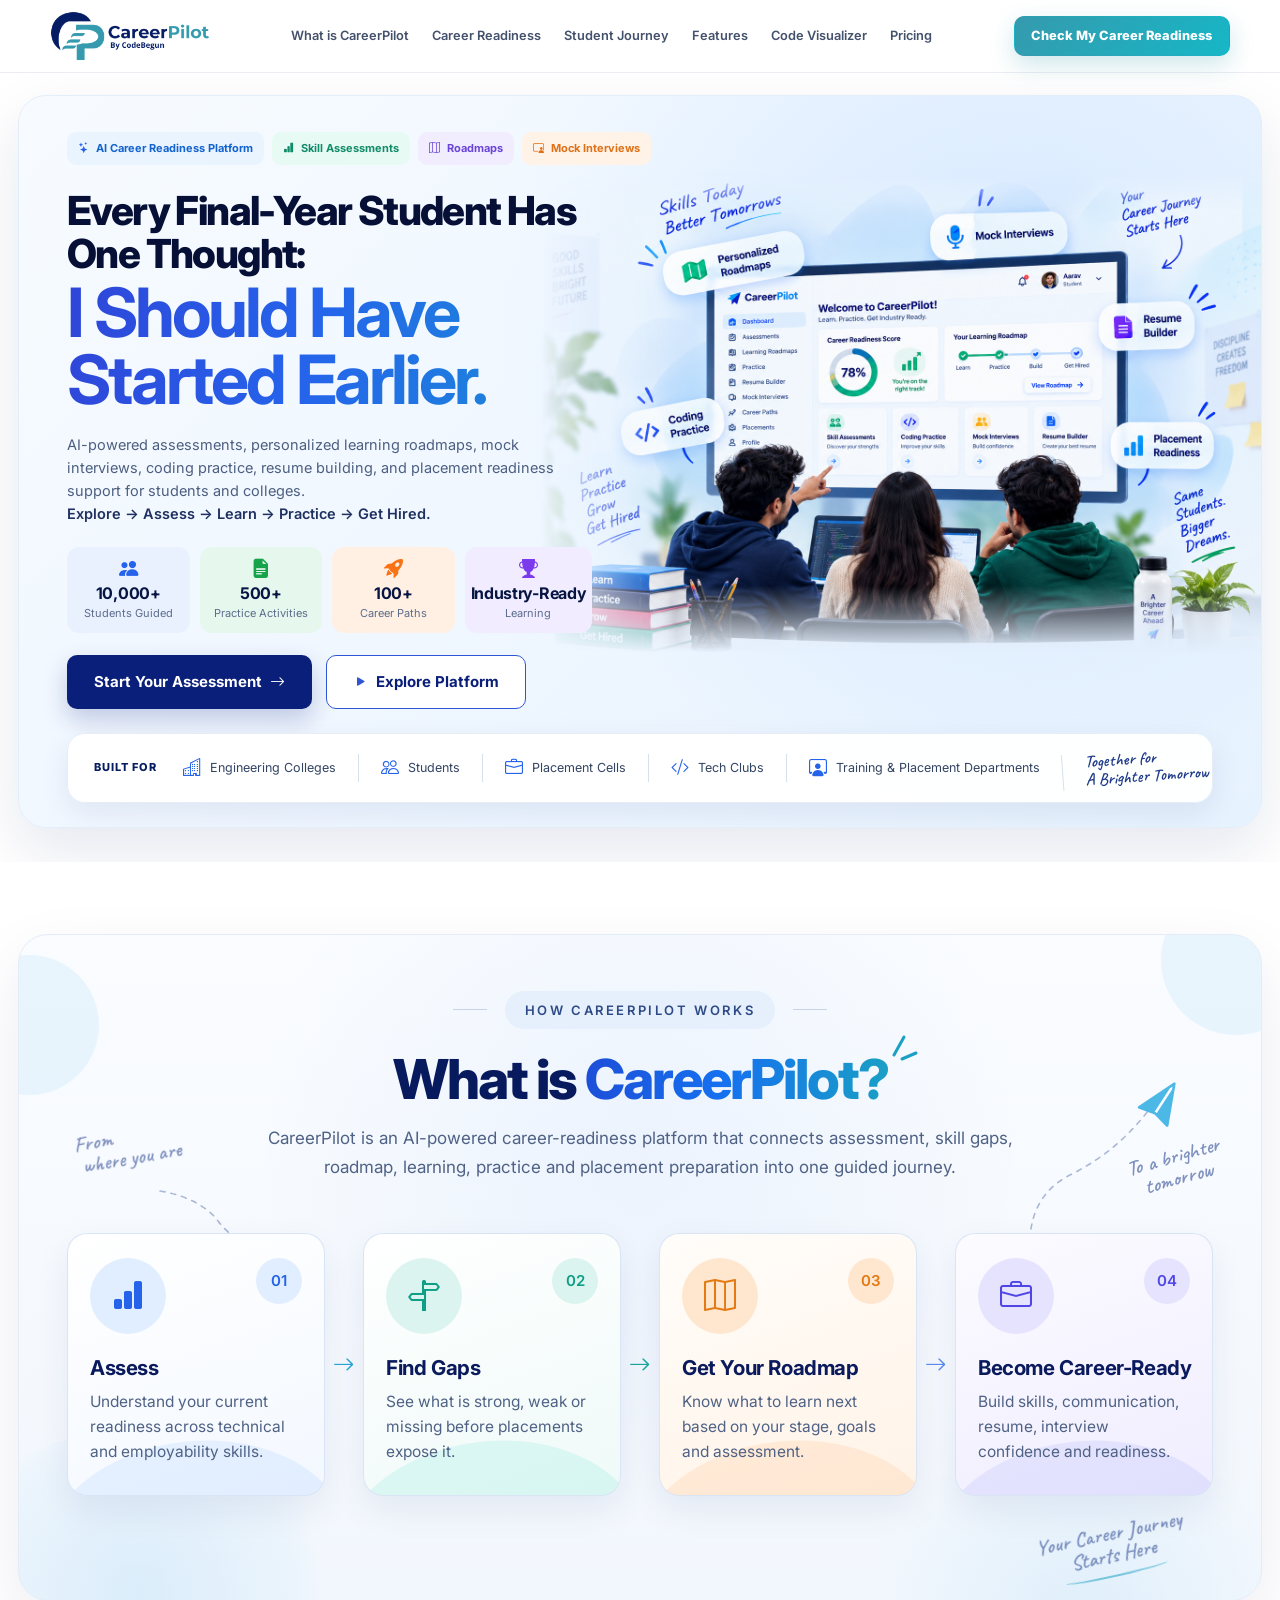
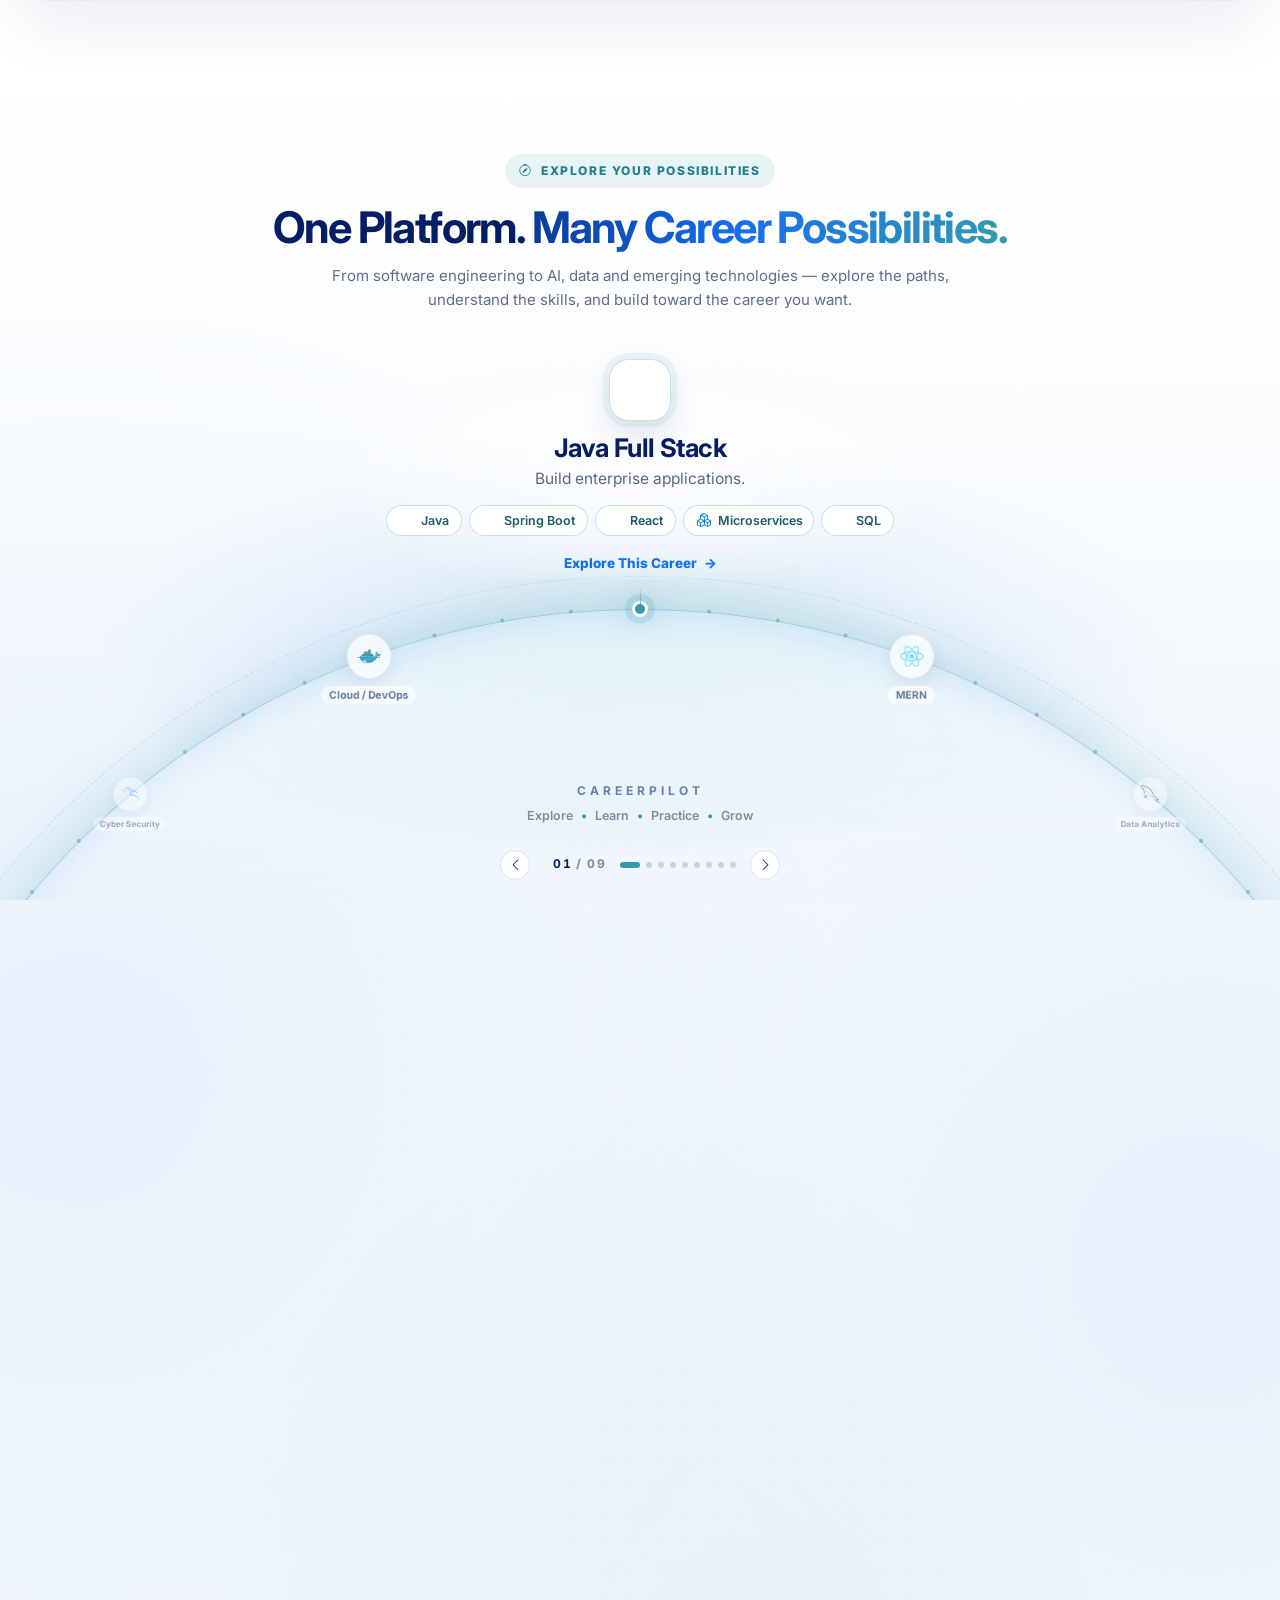
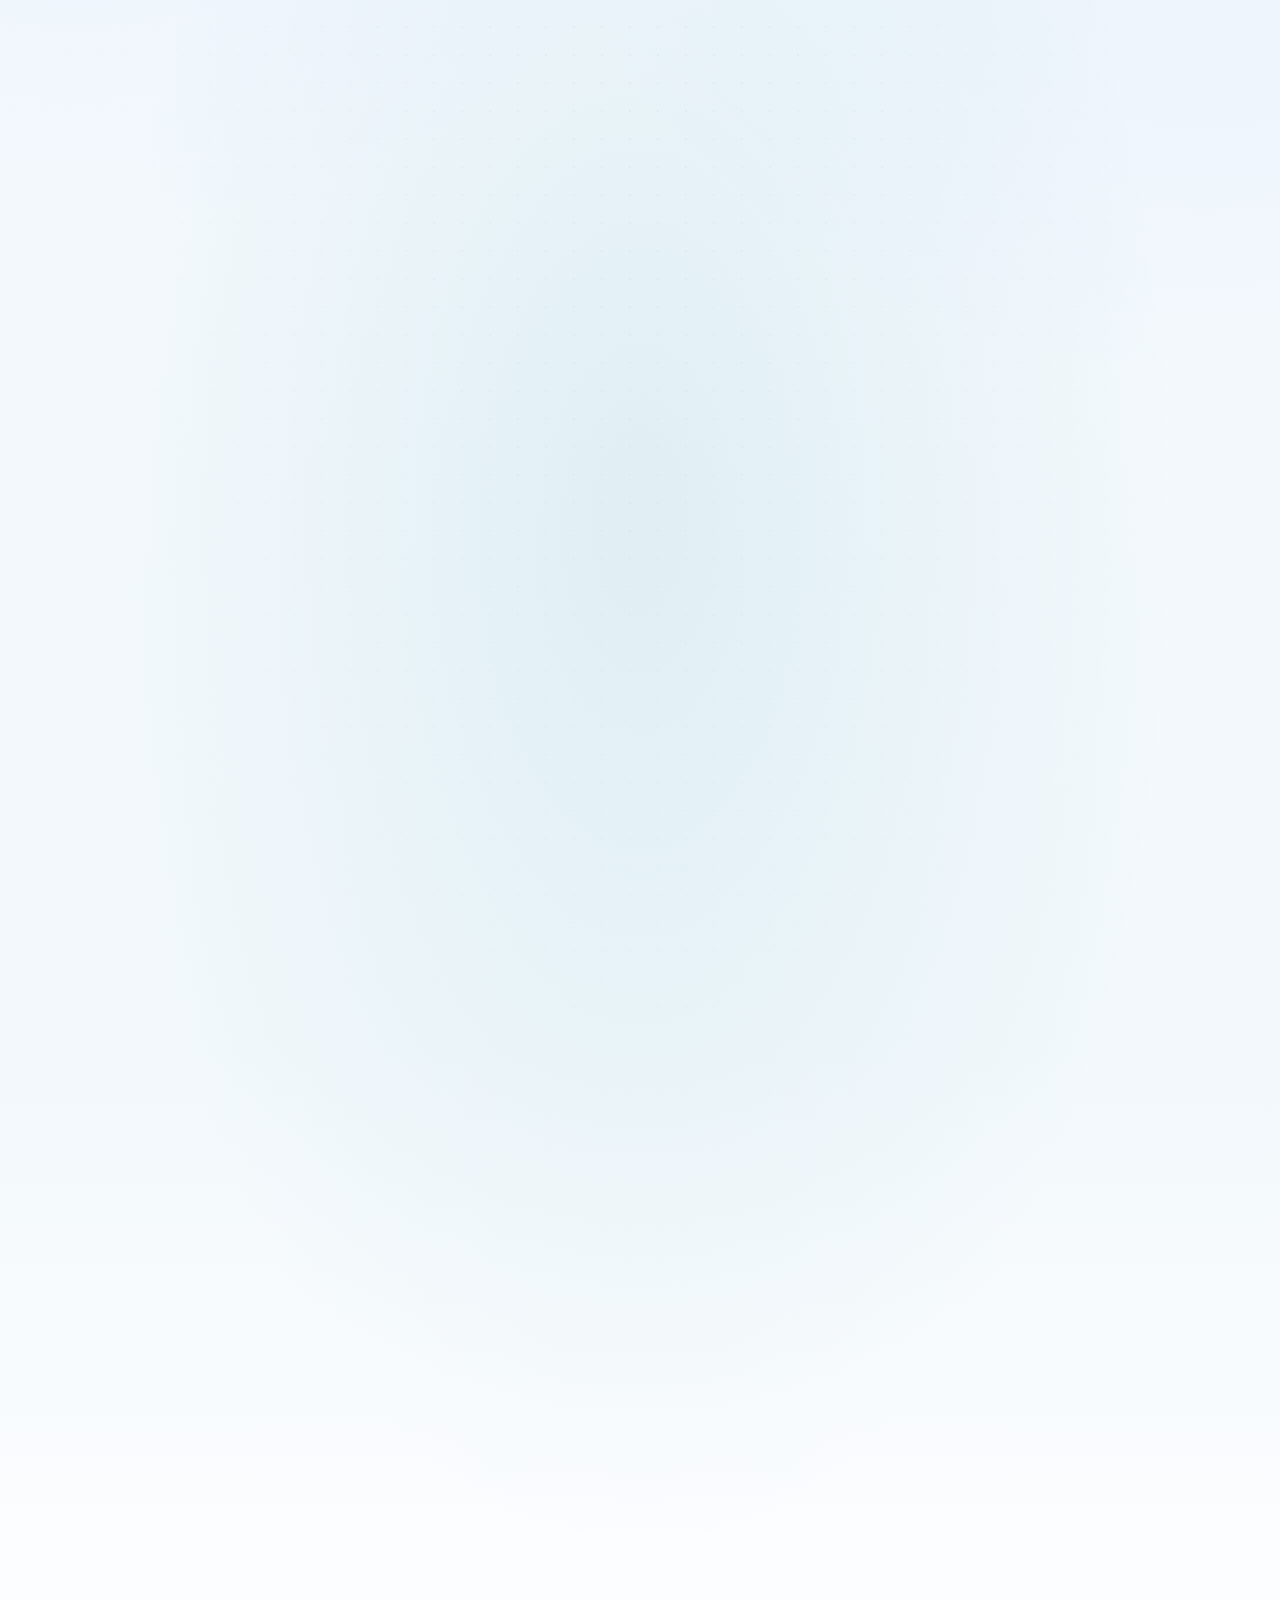
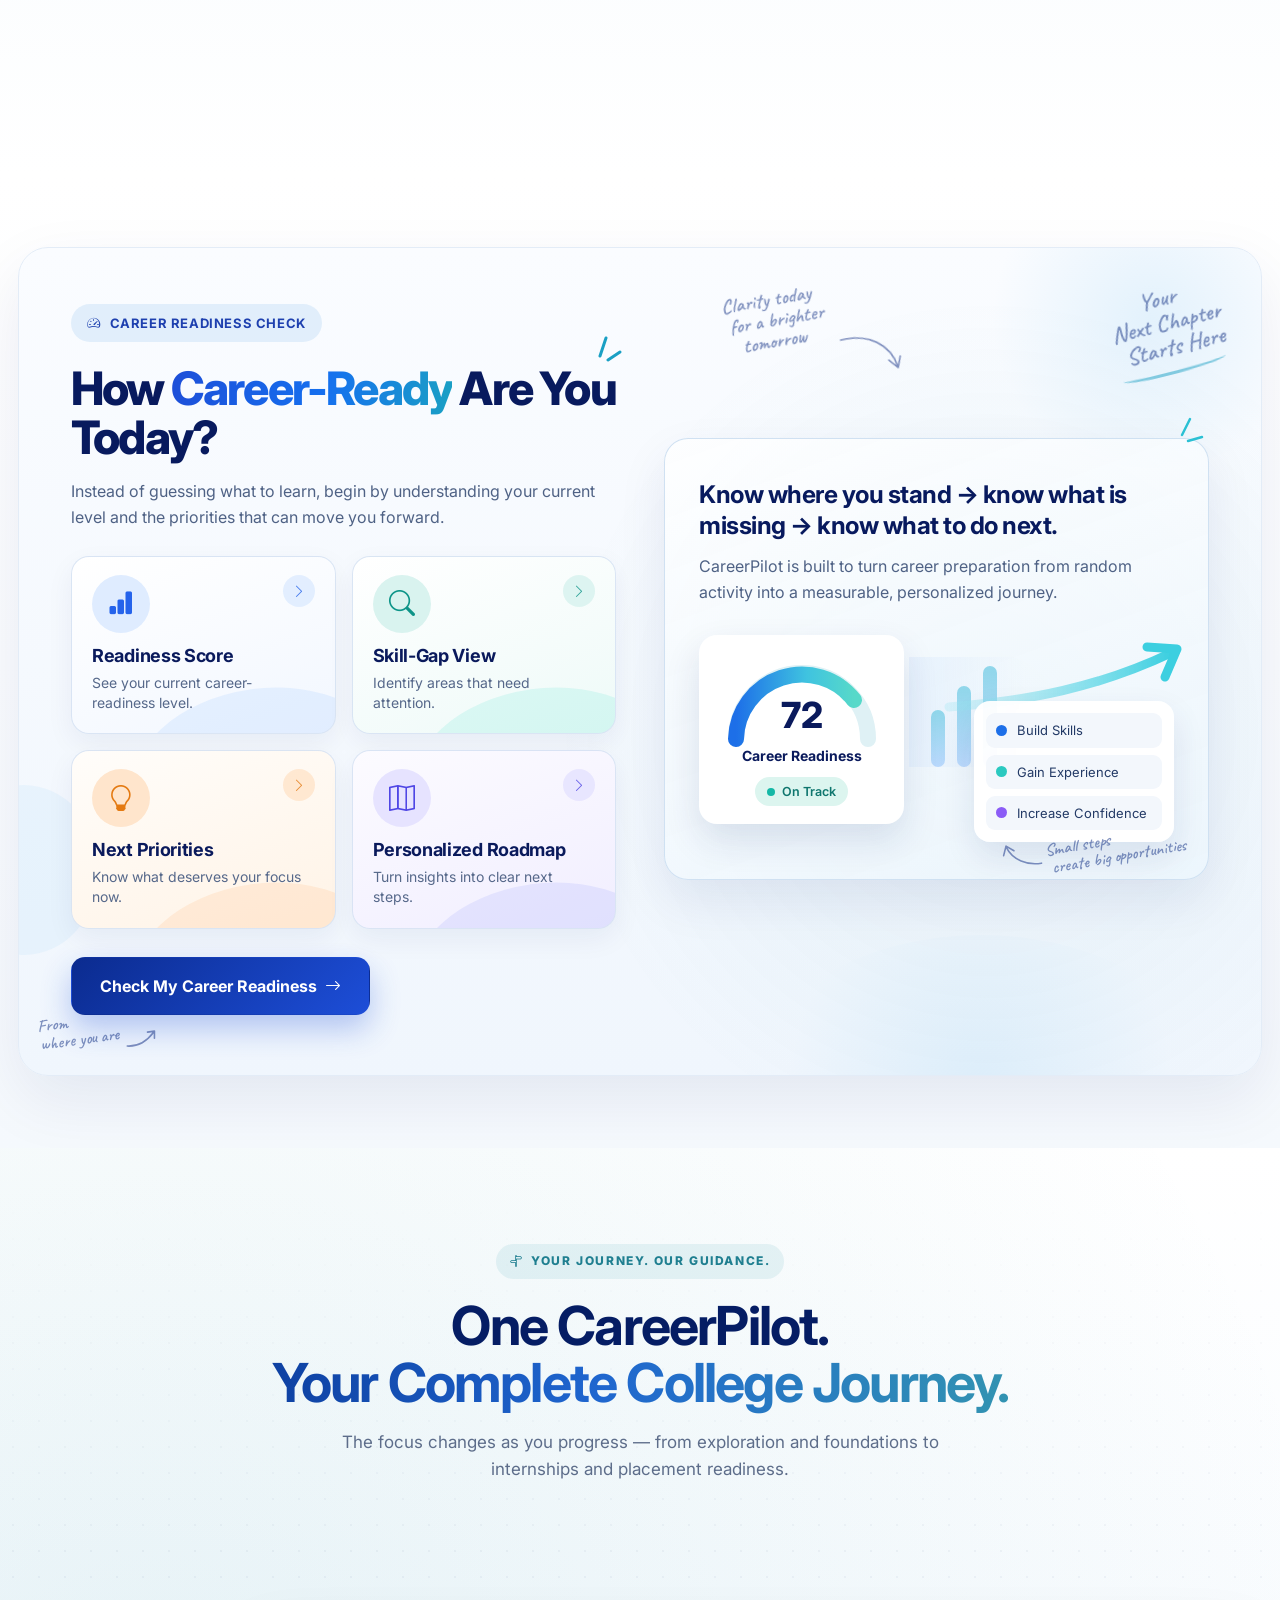
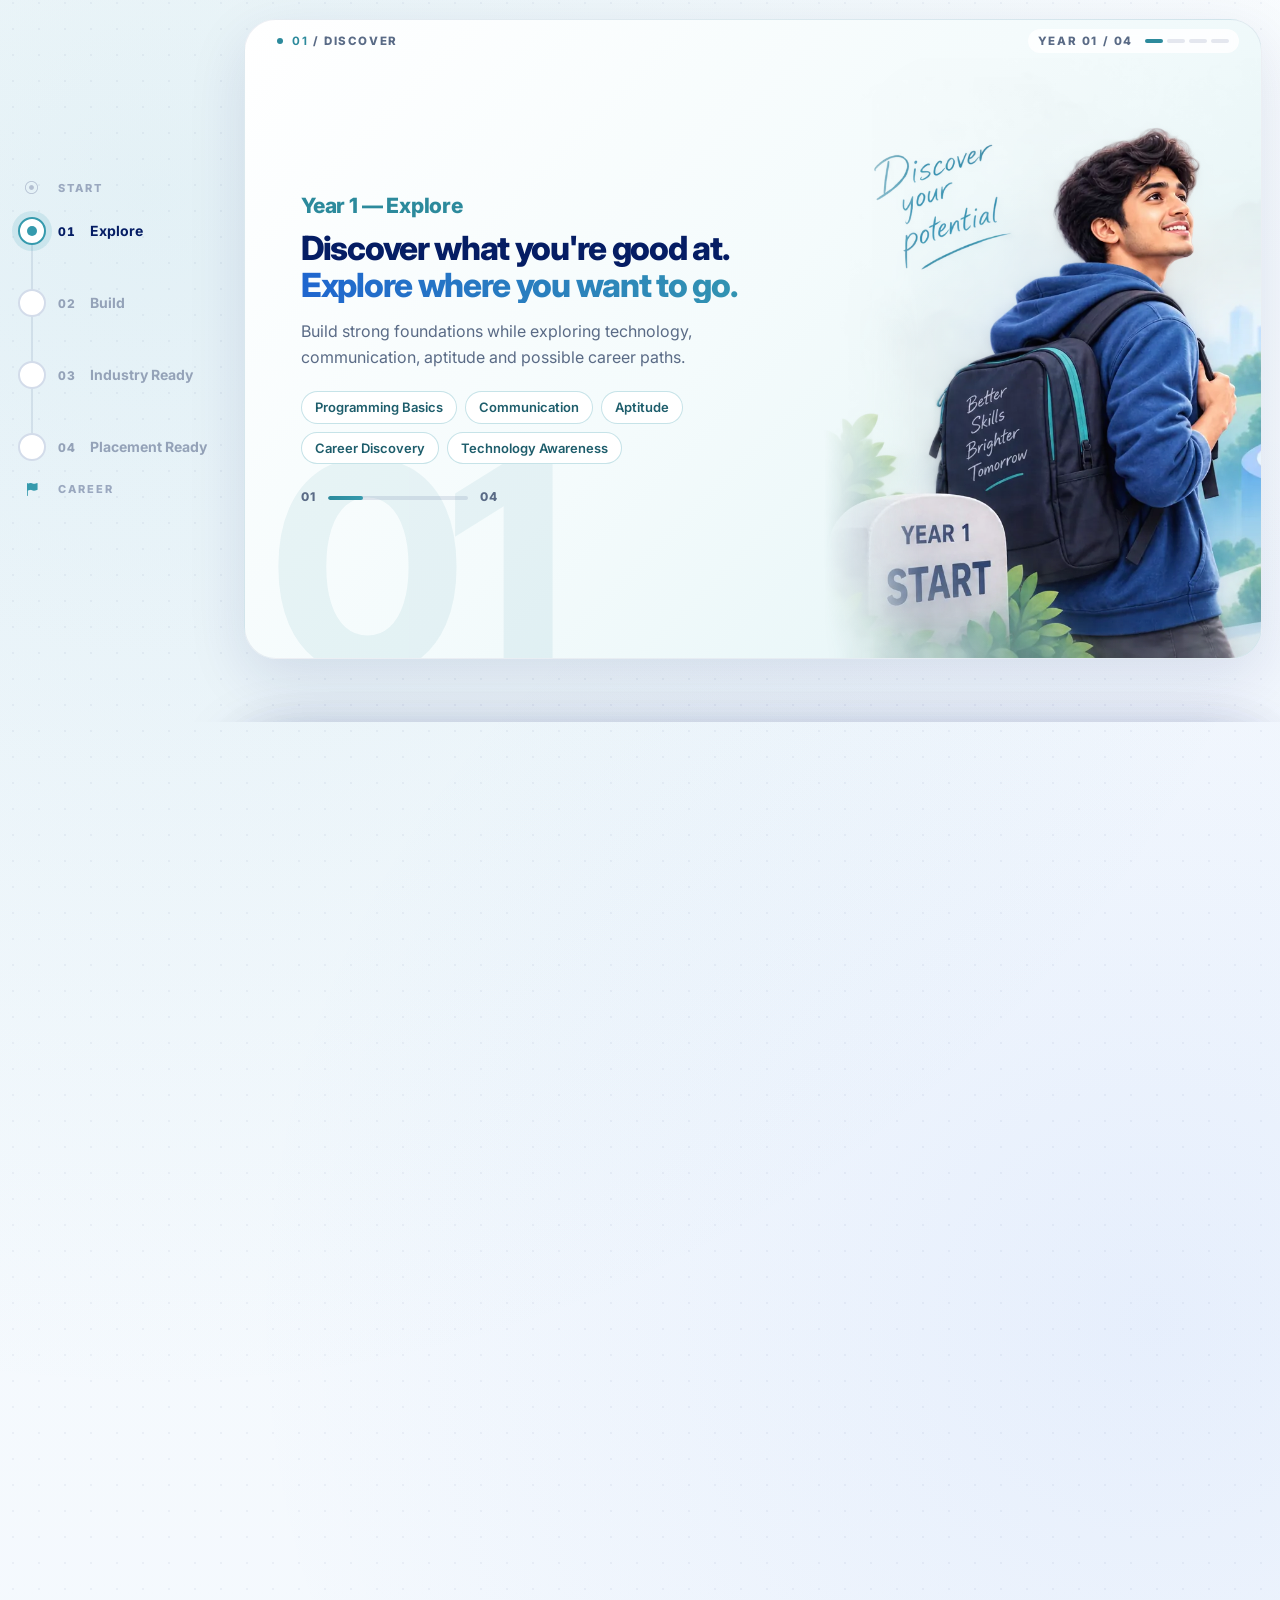
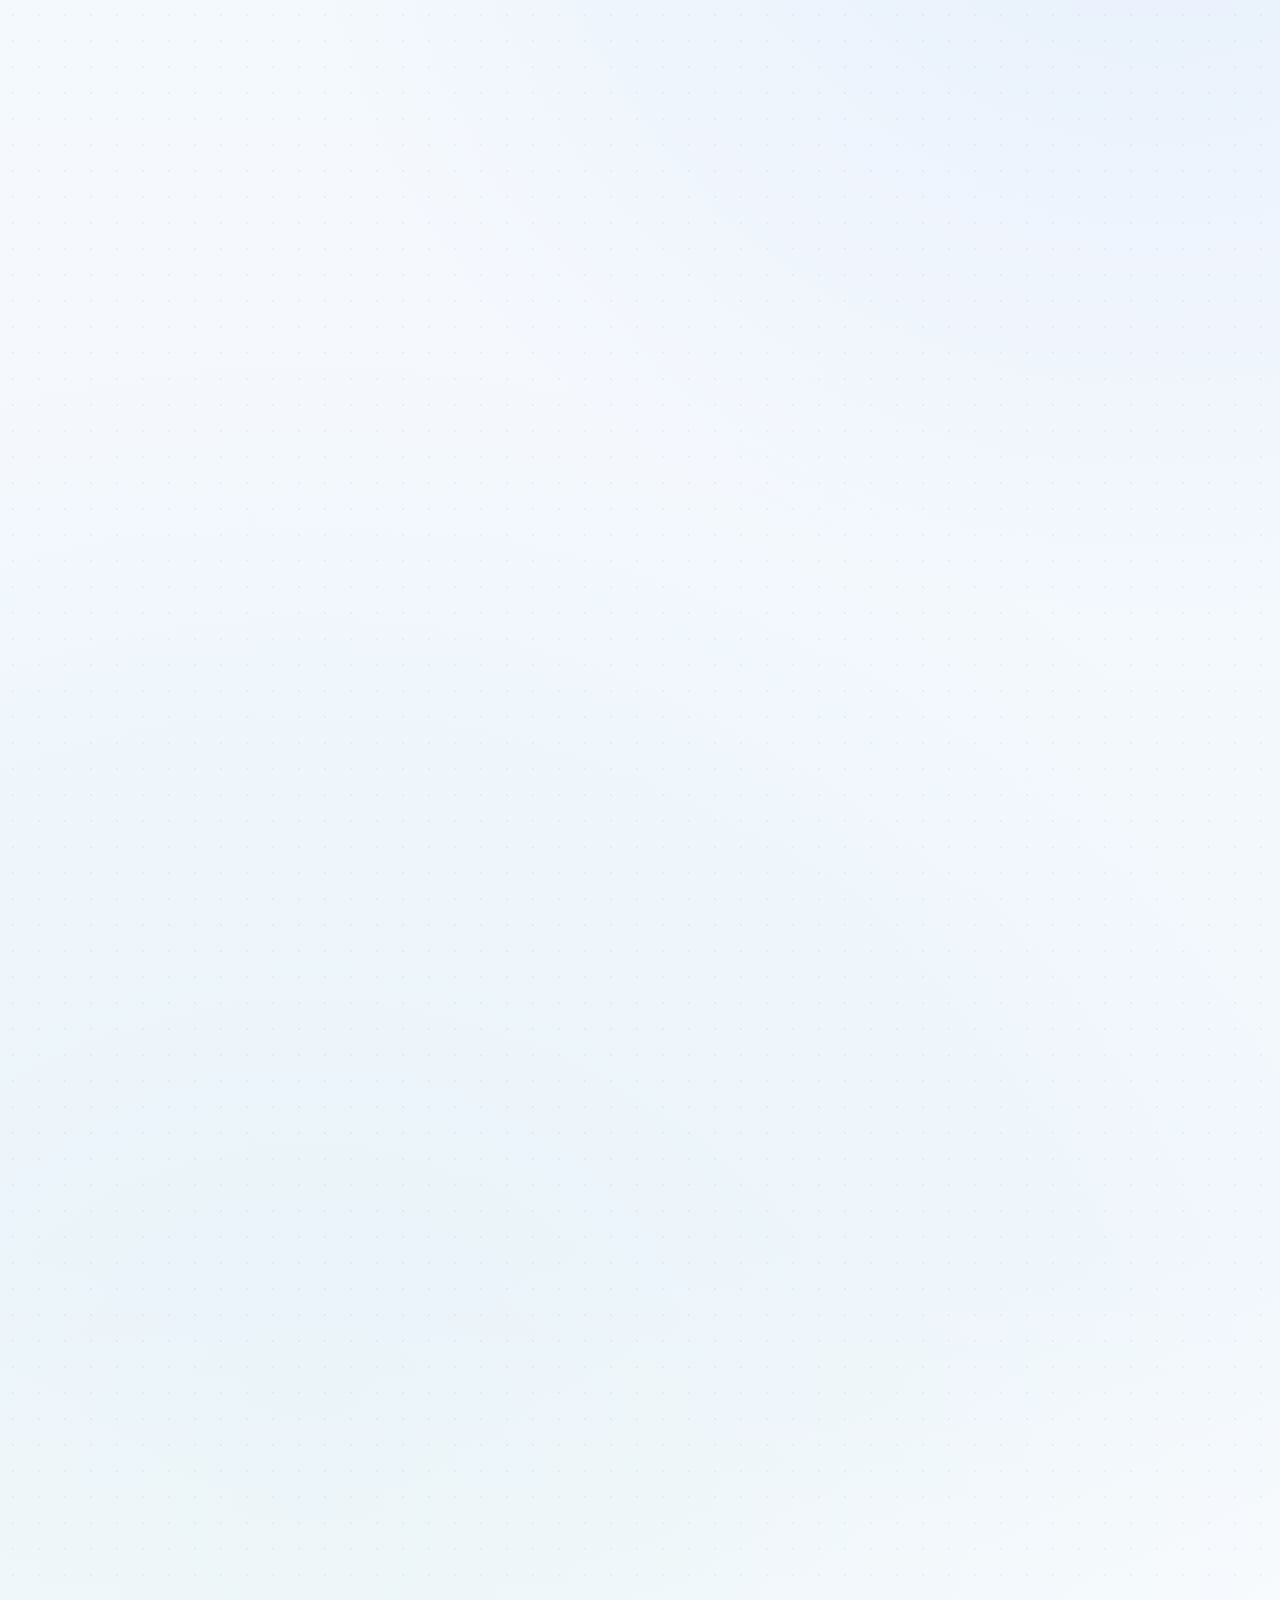
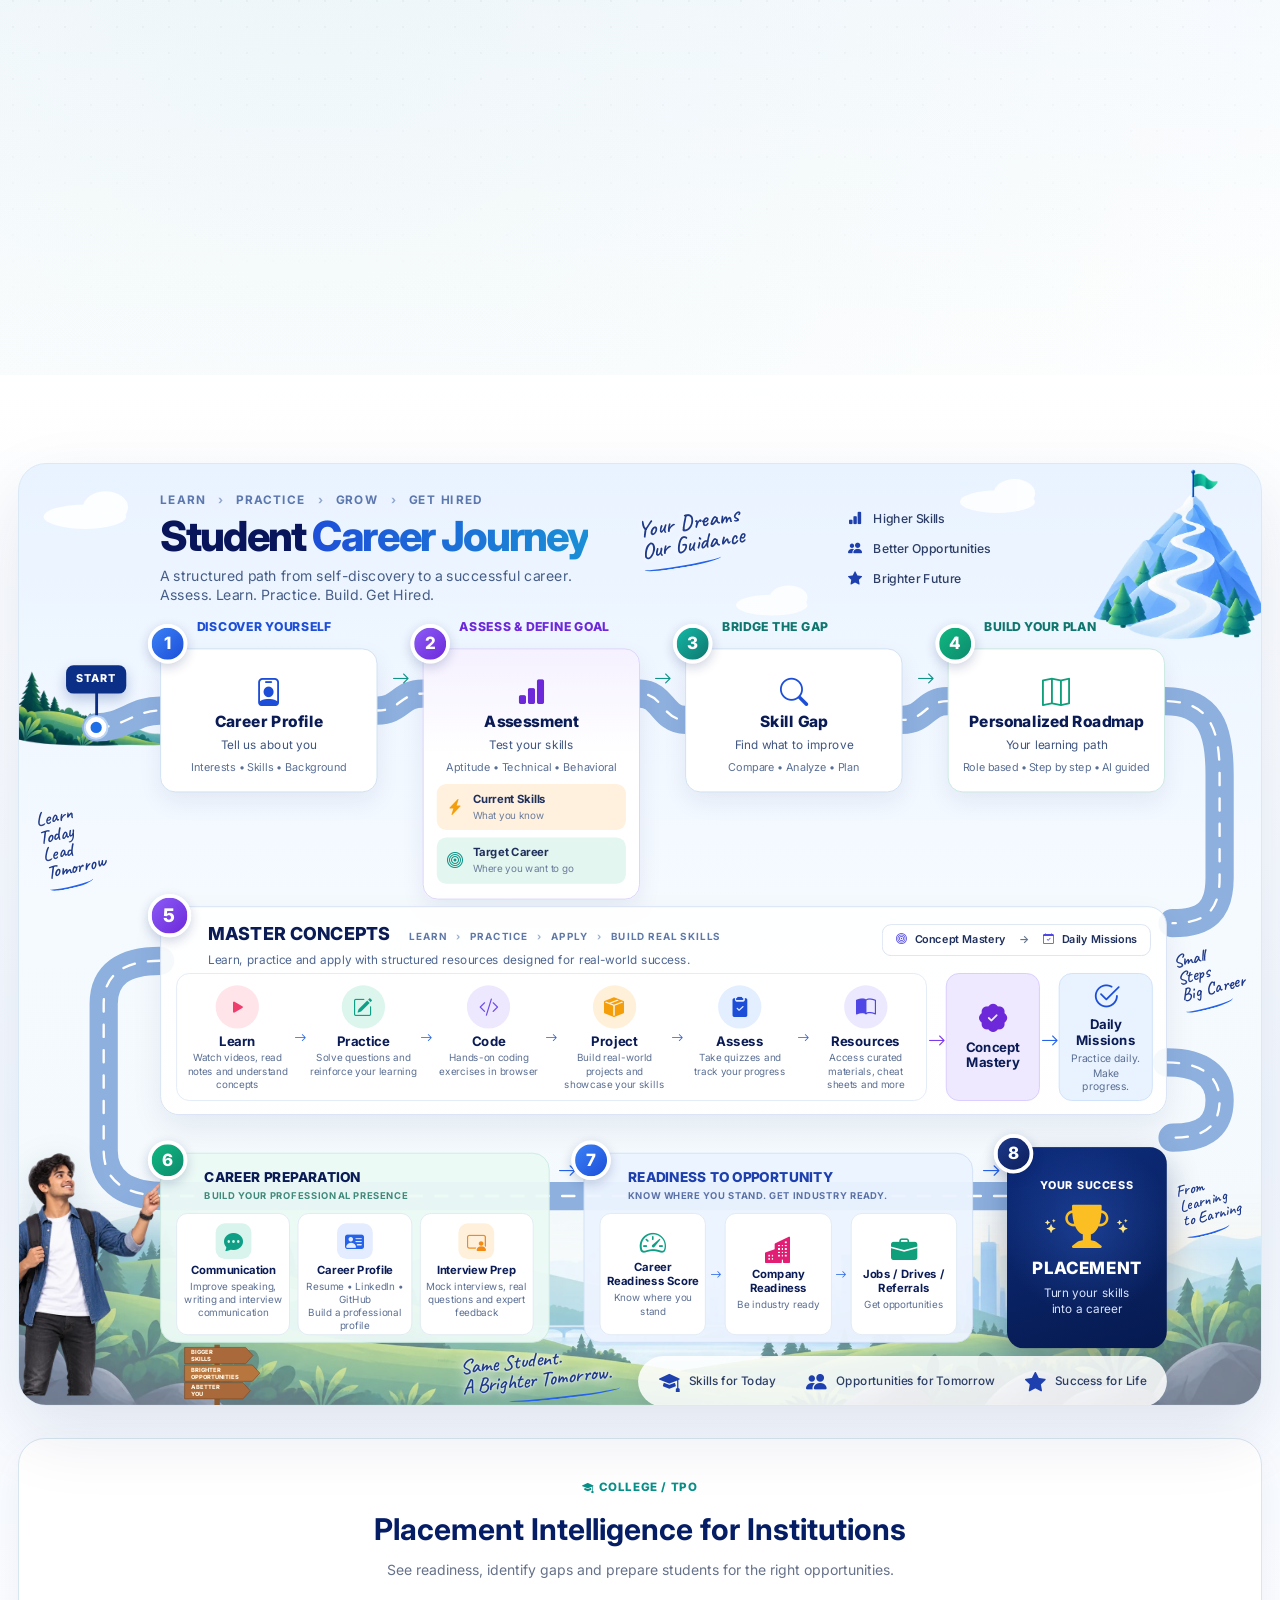
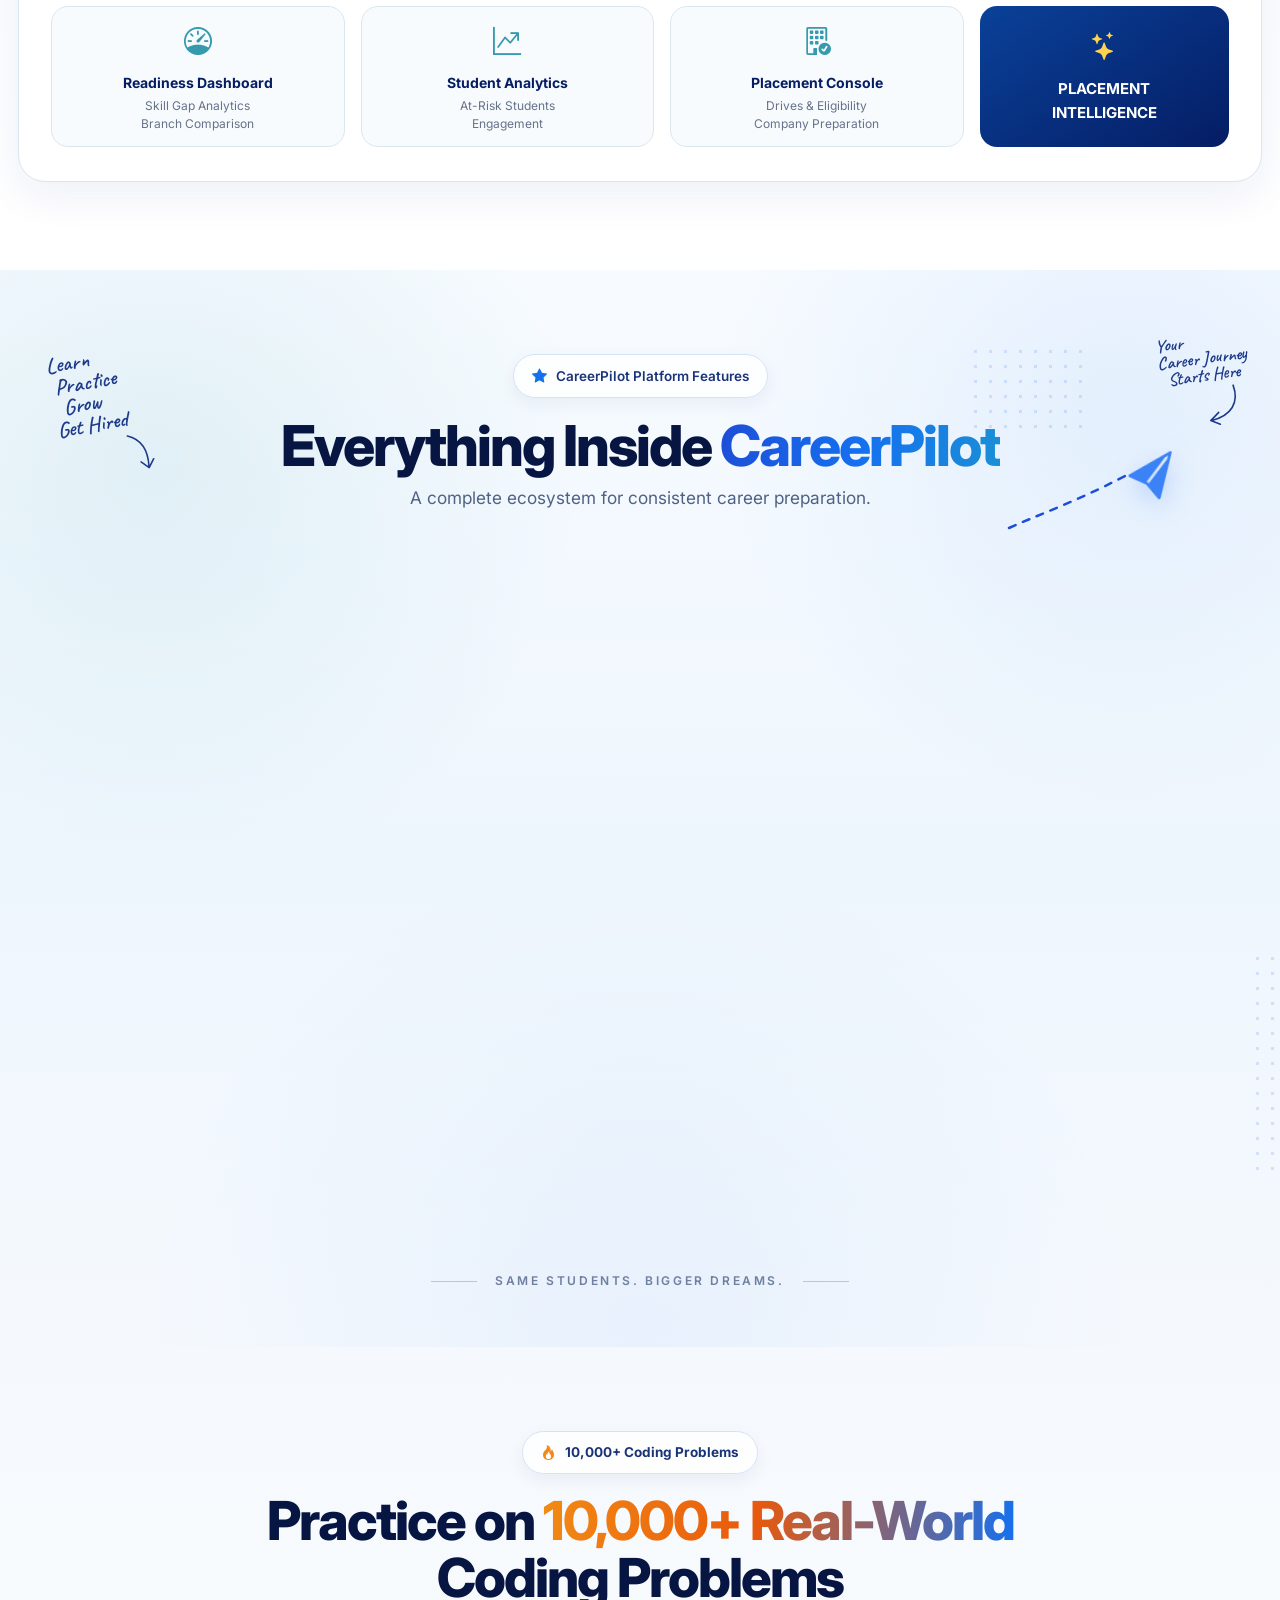
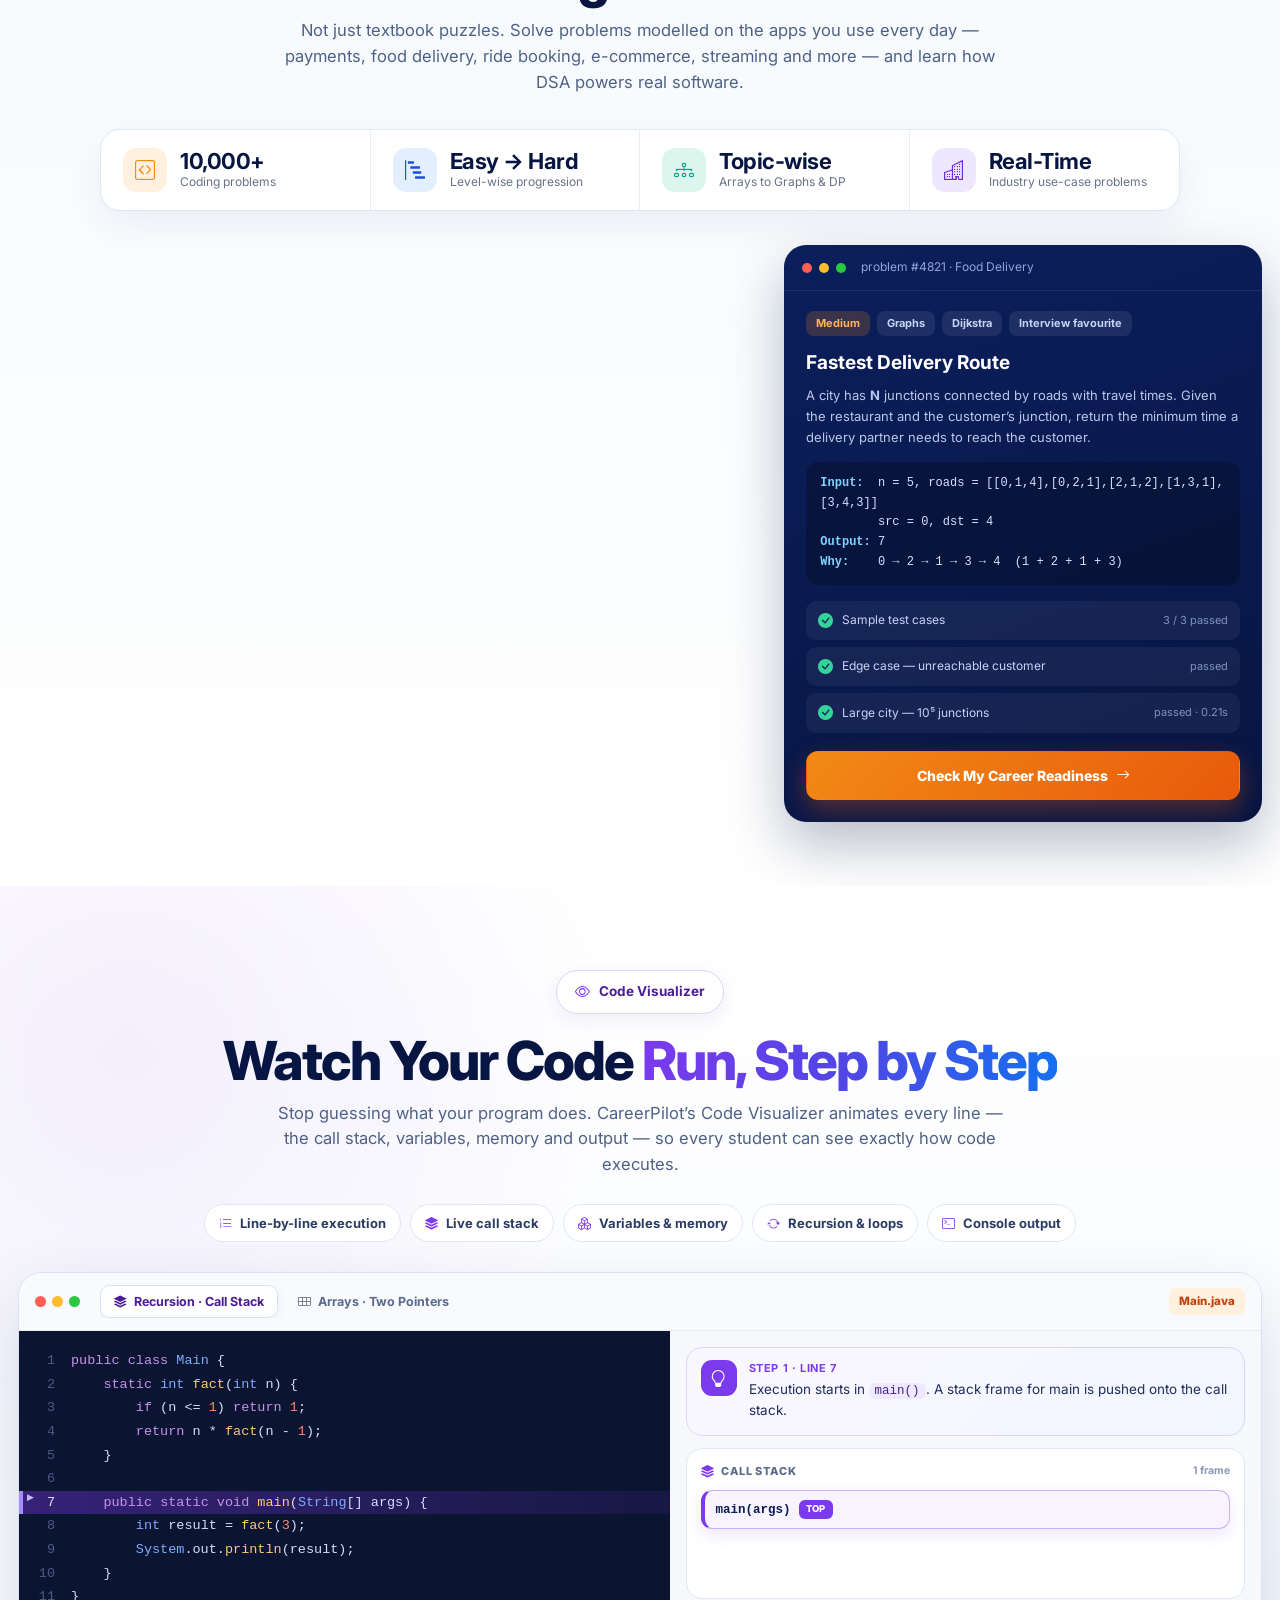
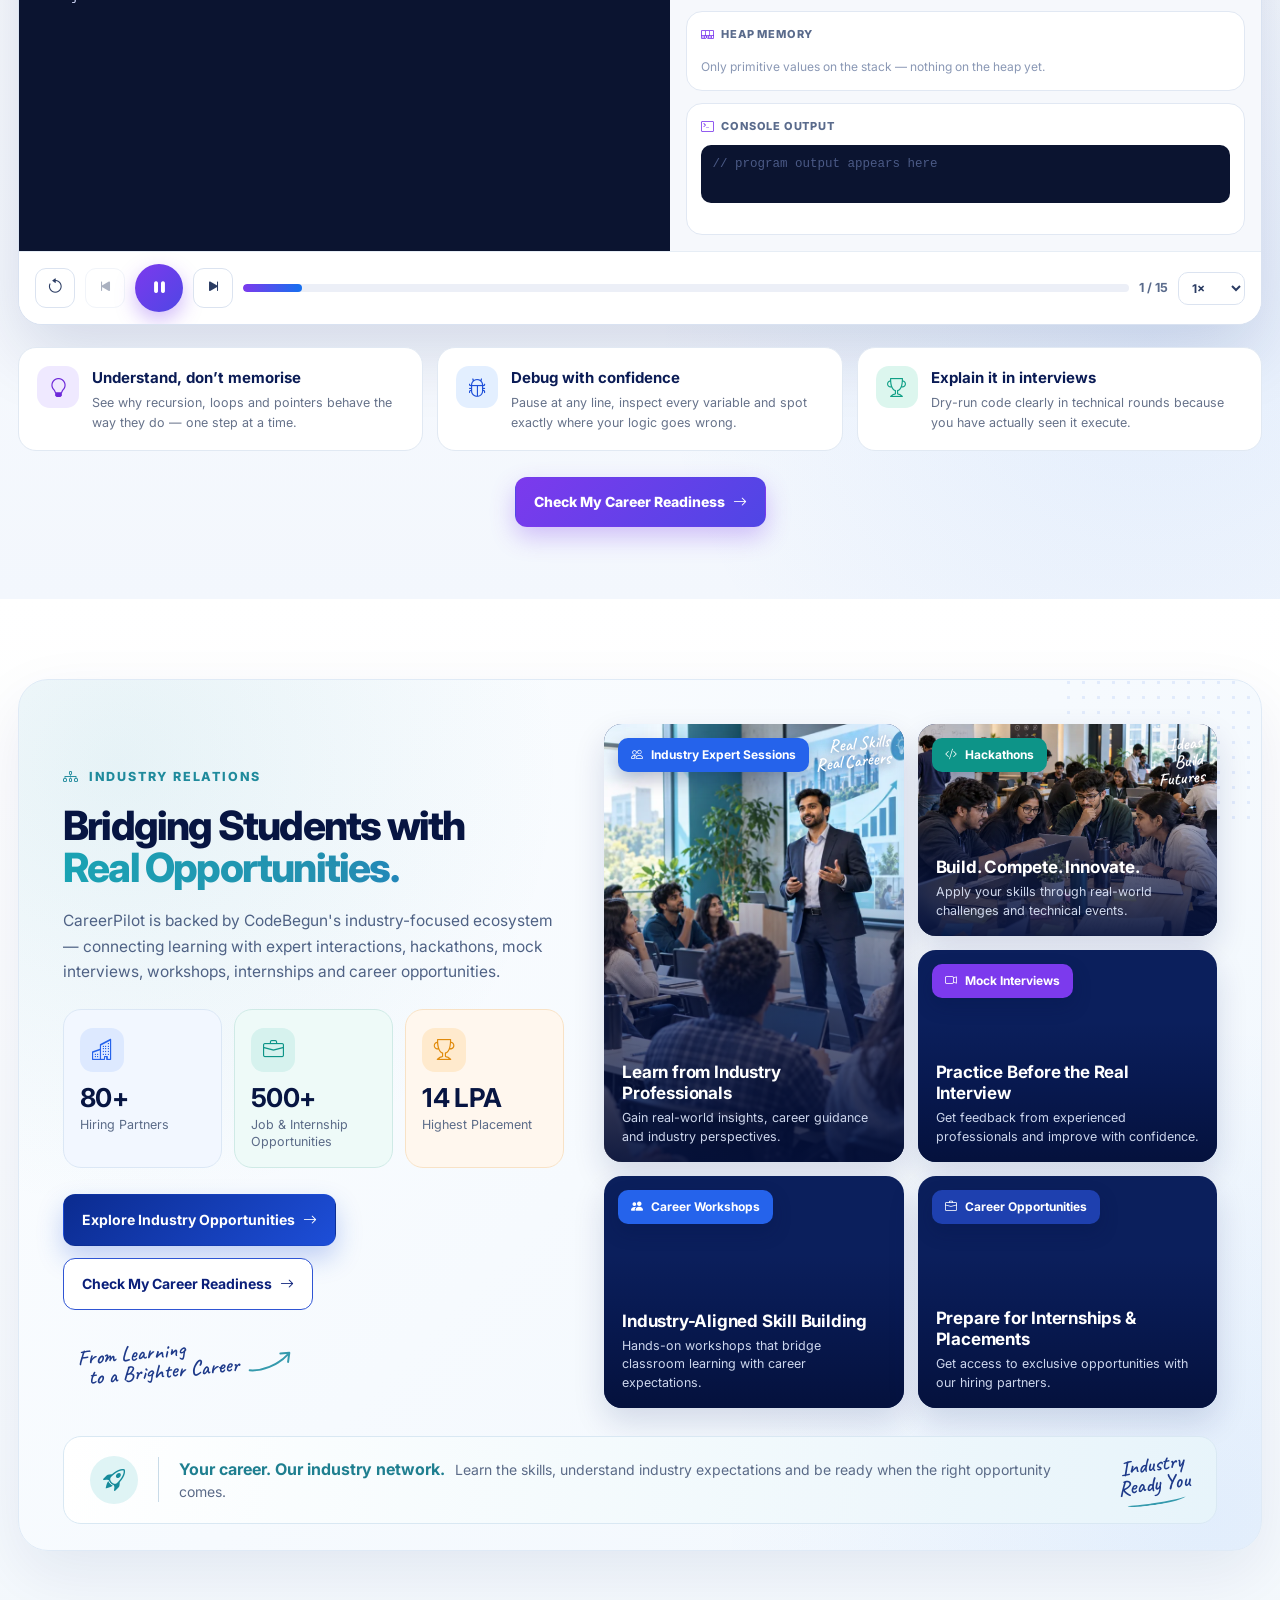
==== commit eb4d769e: "Add robots.txt, sitemap.xml and Organization/WebSite structured data Co-Authored-By: Claude Sonnet 5" ====
--- a/index.html
+++ b/index.html
@@ -1,4 +1,4 @@
-<!doctype html><html lang="en"><head><meta charset="utf-8"><meta name="viewport" content="width=device-width,initial-scale=1"><title>CareerPilot by CodeBegun | Career Readiness, Roadmap & Placement Preparation</title><meta name="description" content="CareerPilot helps engineering and degree students assess career readiness, identify skill gaps, follow a personalized roadmap and prepare for internships and placements."><link rel="canonical" href="https://cbcareerpilot.com/"><meta property="og:title" content="CareerPilot by CodeBegun"><meta property="og:description" content="Know where you stand. Know what is missing. Know what to do next."><meta property="og:type" content="website"><meta property="og:url" content="https://cbcareerpilot.com/"><script async src="https://www.googletagmanager.com/gtag/js?id=G-Q78DVE5GDZ"></script><script>window.dataLayer=window.dataLayer||[];function gtag(){dataLayer.push(arguments)}gtag('js',new Date());gtag('config','G-Q78DVE5GDZ');</script><script>!function(f,b,e,v,n,t,s){if(f.fbq)return;n=f.fbq=function(){n.callMethod?n.callMethod.apply(n,arguments):n.queue.push(arguments)};if(!f._fbq)f._fbq=n;n.push=n;n.loaded=!0;n.version='2.0';n.queue=[];t=b.createElement(e);t.async=!0;t.src=v;s=b.getElementsByTagName(e)[0];s.parentNode.insertBefore(t,s)}(window,document,'script','https://connect.facebook.net/en_US/fbevents.js');fbq('init','1437911148228299');fbq('track','PageView');</script><link rel="stylesheet" href="https://cdn.jsdelivr.net/npm/bootstrap-icons@1.11.3/font/bootstrap-icons.min.css"><link rel="stylesheet" href="/assets/careerpilot.css?v=20261014-1logo3"><link rel="stylesheet" href="/assets/college-journey.css?v=20260917-3"><link rel="stylesheet" href="/assets/career-horizon.css?v=20260917-3"><link rel="stylesheet" href="/assets/readiness-check.css?v=20260917-4"><link rel="stylesheet" href="/assets/what-is.css?v=20260917-2"><link rel="stylesheet" href="/assets/platform-features.css?v=20260917-3"><link rel="stylesheet" href="/assets/coding-problems.css?v=20261011-1"><link rel="stylesheet" href="/assets/code-visualizer.css?v=20261011-1"><link rel="stylesheet" href="https://fonts.googleapis.com/css2?family=Caveat:wght@600&display=swap"><style>.hero-v2{padding:22px 0 34px;background:#fff}.hero-v2>.container{width:min(1320px,calc(100% - 36px))}.hero-v2 .hero-v2-shell{position:relative;display:block;min-height:0;padding:36px 0 118px 48px;border:1px solid #e3eefb;border-radius:28px;background:radial-gradient(circle at 78% 30%,rgba(120,180,255,.20),transparent 45%),linear-gradient(135deg,#f7fbff 0%,#eef6ff 55%,#e6f2fe 100%);box-shadow:0 24px 60px rgba(5,29,100,.10);overflow:hidden}.hero-v2 .hero-v2-copy{position:relative;z-index:3;width:44%;padding:0}.hero-v2 .hero-v2-pills{gap:8px;flex-wrap:nowrap;margin-bottom:24px}.hero-v2 .hero-v2-pills span{padding:8px 11px;border-radius:9px;font-size:11px;font-weight:700;white-space:nowrap}.hero-v2 .hero-v2-pills span:nth-child(1) i{color:#2563eb}.hero-v2 h1{margin:0 0 16px;letter-spacing:-2px}.hero-v2 h1 small{font-size:40px;line-height:1.08;letter-spacing:-1.6px;margin-bottom:4px;color:#060f35}.hero-v2 h1 span{font-size:68px;line-height:.98;letter-spacing:-3px;padding-bottom:4px;background:linear-gradient(100deg,#2f45d8 0%,#2563eb 45%,#1a8fd6 100%);-webkit-background-clip:text;background-clip:text;color:transparent}.hero-v2 .hero-v2-copy>p{max-width:560px;margin:0;font-size:14.5px;line-height:1.6;color:#4d5f80}.hero-v2 .hero-v2-copy>p b{font-weight:600;color:#1f3160;white-space:nowrap}.hero-v2-stats{display:grid;grid-template-columns:repeat(4,1fr);gap:10px;margin:22px 0 0}.hero-v2-stats>div{padding:12px 6px 11px;border-radius:12px;text-align:center;background:#e9f1ff}.hero-v2-stats>div:nth-child(2){background:#e6f7ee}.hero-v2-stats>div:nth-child(3){background:#fff0e3}.hero-v2-stats>div:nth-child(4){background:#f1ecff}.hero-v2-stats i{display:block;font-size:19px;line-height:1;margin-bottom:5px;color:#2563eb}.hero-v2-stats>div:nth-child(2) i{color:#16a34a}.hero-v2-stats>div:nth-child(3) i{color:#f97316}.hero-v2-stats>div:nth-child(4) i{color:#7c3aed}.hero-v2-stats b{display:block;font-size:16px;line-height:1.2;color:#071542;letter-spacing:-.3px;white-space:nowrap}.hero-v2-stats span{display:block;margin-top:2px;font-size:11px;color:#5d6d8c}.hero-v2 .hero-ctas{margin-top:22px;gap:14px}.hero-v2 .hero-ctas .btn{min-width:0;padding:14px 26px;border-radius:10px;font-size:15px;font-weight:700}.hero-v2 .hero-ctas .btn-primary{background:#0a1f7a;box-shadow:0 10px 24px rgba(10,31,122,.22)}.hero-v2 .hero-ctas .btn-outline{min-width:200px;border:1.5px solid #2f55d4;background:#fff;color:#0a1f7a}.hero-v2 .hero-ctas .btn-outline i{color:#2f55d4}.hero-v2 .hero-v2-visual.hero-illustration{position:absolute;z-index:1;top:0;right:0;bottom:96px;width:58%;min-height:0;margin:0;display:flex;align-items:center;justify-content:flex-end;overflow:visible}.hero-v2 .hero-v2-visual.hero-illustration img{display:block;width:100%;height:auto;-webkit-mask-image:linear-gradient(90deg,transparent 0,#000 18%),linear-gradient(180deg,transparent 0,#000 8%,#000 86%,transparent 100%);-webkit-mask-composite:source-in;mask-image:linear-gradient(90deg,transparent 0,#000 18%),linear-gradient(180deg,transparent 0,#000 8%,#000 86%,transparent 100%);mask-composite:intersect}.hero-v2 .hero-v2-built{position:absolute;z-index:4;left:48px;right:48px;bottom:24px;display:flex;align-items:center;justify-content:flex-start;gap:0;padding:16px 26px;border:1px solid #e6edf7;border-radius:18px;background:rgba(255,255,255,.96);box-shadow:0 10px 30px rgba(5,29,100,.08);font-size:12.5px;color:#334463;white-space:nowrap}.hero-v2 .hero-v2-built>b{margin-right:26px;font-size:11px;font-weight:800;letter-spacing:1px;color:#071d62}.hero-v2 .hero-v2-built span{display:flex;align-items:center;gap:9px;padding:0 22px;border-left:1px solid #d7e1ee}.hero-v2 .hero-v2-built>b+span{padding-left:0;border-left:0}.hero-v2 .hero-v2-built span i{font-size:18px;color:#2563eb}.hero-v2 .hero-v2-built em{margin-left:auto;padding-left:22px;border-left:1px solid #d7e1ee;font-family:Caveat,'Segoe Print',cursive;font-style:normal;font-weight:600;font-size:17px;line-height:1.05;color:#1e3a8a;transform:rotate(-4deg);text-align:left}@media(max-width:1240px){.hero-v2 .hero-v2-copy{width:48%}.hero-v2 .hero-v2-pills{flex-wrap:wrap;gap:6px}.hero-v2 .hero-v2-pills span{padding:7px 9px;font-size:10px}.hero-v2-stats{gap:8px}.hero-v2-stats span{font-size:10px;white-space:nowrap}.hero-v2 h1 small{font-size:32px}.hero-v2 h1 span{font-size:54px}.hero-v2-stats b{font-size:14px}.hero-v2 .hero-ctas .btn{padding:13px 18px;font-size:14px}.hero-v2 .hero-ctas .btn-outline{min-width:0}.hero-v2 .hero-v2-visual.hero-illustration{width:55%}.hero-v2 .hero-v2-built{font-size:11.5px;padding:14px 18px}.hero-v2 .hero-v2-built span{padding:0 14px}.hero-v2 .hero-v2-built em{display:none}}@media(max-width:980px){.hero-v2 .hero-v2-shell{padding:30px 26px 26px}.hero-v2 .hero-v2-copy{width:auto}.hero-v2 .hero-v2-pills{flex-wrap:wrap}.hero-v2 .hero-v2-visual.hero-illustration{position:relative;inset:auto;width:auto;margin:24px -26px 0;display:block}.hero-v2 .hero-v2-visual.hero-illustration img{height:auto;-webkit-mask-image:none;mask-image:none}.hero-v2 .hero-v2-built{position:relative;left:auto;right:auto;bottom:auto;margin-top:16px;overflow-x:auto}}@media(max-width:640px){.hero-v2 .hero-v2-shell{padding:22px 16px 16px;border-radius:20px}.hero-v2 .hero-v2-pills span{font-size:10px;padding:7px 9px}.hero-v2 h1 small{font-size:27px;letter-spacing:-1px}.hero-v2 h1 span{font-size:44px;letter-spacing:-2px}.hero-v2 .hero-v2-copy>p{font-size:14px}.hero-v2-stats{grid-template-columns:repeat(2,1fr)}.hero-v2 .hero-ctas .btn{width:100%}.hero-v2 .hero-v2-visual.hero-illustration{margin:20px -16px 0}}</style></head><body data-page="home"><noscript><img height="1" width="1" style="display:none" src="https://www.facebook.com/tr?id=1437911148228299&ev=PageView&noscript=1" alt=""></noscript><header class="cb-nav"><div class="container cb-nav-inner"><a class="cb-brand" href="/"><img src="/assets/careerpilot-logo@2x.png" alt="CareerPilot by CodeBegun" width="560" height="174"></a><nav class="cb-links"><a href="#what">What is CareerPilot</a><a href="#assessment">Career Readiness</a><a href="#journey">Student Journey</a><a href="#inside">Features</a><a href="#code-visualizer">Code Visualizer</a><a href="#pricing">Pricing</a></nav><div class="cb-actions"><a class="btn btn-outline" data-track="login" data-location="header" href="https://platform.codebegun.com/careerpilot">Login</a><a class="btn btn-teal" data-track="readiness" data-location="header" href="https://platform.codebegun.com/careerpilot/join?tenant=codebegun">Check My Readiness</a></div><button class="menu-btn" aria-label="Menu"><i class="bi bi-list"></i></button></div></header><main><section class="hero hero-v2"><div class="container"><div class="hero-v2-shell"><div class="hero-v2-copy"><div class="hero-v2-pills"><span><i class="bi bi-stars"></i> AI Career Readiness Platform</span><span><i class="bi bi-bar-chart-fill"></i> Skill Assessments</span><span><i class="bi bi-map"></i> Roadmaps</span><span><i class="bi bi-person-video3"></i> Mock Interviews</span></div><h1><small>Every Final-Year Student Has One Thought:</small><span>I Should Have<br>Started Earlier.</span></h1><p>AI-powered assessments, personalized learning roadmaps, mock interviews, coding practice, resume building, and placement readiness support for students and colleges. <b>Explore &rarr; Assess &rarr; Learn &rarr; Practice &rarr; Get Hired.</b></p><div class="hero-v2-stats"><div><i class="bi bi-people-fill"></i><b>10,000+</b><span>Students Guided</span></div><div><i class="bi bi-file-earmark-text-fill"></i><b>500+</b><span>Practice Activities</span></div><div><i class="bi bi-rocket-takeoff-fill"></i><b>100+</b><span>Career Paths</span></div><div><i class="bi bi-trophy-fill"></i><b>Industry-Ready</b><span>Learning</span></div></div><div class="hero-ctas"><a class="btn btn-primary" data-track="readiness" data-location="hero" data-cta-keep href="https://platform.codebegun.com/careerpilot/join?tenant=codebegun">Start Your Assessment <i class="bi bi-arrow-right"></i></a><a class="btn btn-outline" href="#what"><i class="bi bi-play-fill"></i> Explore Platform</a></div></div><div class="hero-v2-visual hero-illustration"><img src="/assets/images/careerpilot-hero-students.png" alt="CareerPilot students using the career readiness platform with assessments, roadmaps, coding practice, mock interviews and placement readiness"></div><div class="hero-v2-built"><b>BUILT FOR</b><span><i class="bi bi-buildings"></i> Engineering Colleges</span><span><i class="bi bi-people"></i> Students</span><span><i class="bi bi-briefcase"></i> Placement Cells</span><span><i class="bi bi-code-slash"></i> Tech Clubs</span><span><i class="bi bi-person-workspace"></i> Training &amp; Placement Departments</span><em>Together for<br>A Brighter Tomorrow</em></div></div></div></section><section class="wi" id="what" aria-labelledby="wi-heading"><div class="wi-shell"><span class="wi-blob" aria-hidden="true"></span><span class="wi-blob wi-blob--r" aria-hidden="true"></span><span class="wi-note wi-note--from" aria-hidden="true">From<br>&nbsp;where you are</span><svg class="wi-trail wi-trail--l" viewBox="0 0 130 80" aria-hidden="true"><path d="M4 6C30 10 52 22 62 36C74 52 96 66 126 76"/></svg><i class="bi bi-send-fill wi-plane" aria-hidden="true"></i><svg class="wi-trail wi-trail--r" viewBox="0 0 140 150" aria-hidden="true"><path d="M8 146C6 110 20 84 48 70C80 54 104 34 126 6"/></svg><span class="wi-note wi-note--to" aria-hidden="true">To a brighter<br>tomorrow</span><div class="wi-head"><span class="wi-kicker"><span>HOW CAREERPILOT WORKS</span></span><h2 id="wi-heading">What is <span>CareerPilot?</span><svg viewBox="0 0 30 30" aria-hidden="true"><path d="M6 22L16 4M14 26L28 20"/></svg></h2><p>CareerPilot is an AI-powered career-readiness platform that connects assessment, skill gaps, roadmap, learning, practice and placement preparation into one guided journey.</p></div><ol class="wi-steps"><li class="wi-card wi-c1"><div class="wi-top"><span class="wi-icon"><i class="bi bi-bar-chart-fill" aria-hidden="true"></i></span><span class="wi-num" aria-hidden="true">01</span></div><h3>Assess</h3><p>Understand your current readiness across technical and employability skills.</p></li><li class="wi-arrow " aria-hidden="true"><i class="bi bi-arrow-right"></i></li><li class="wi-card wi-c2"><div class="wi-top"><span class="wi-icon"><i class="bi bi-signpost-split" aria-hidden="true"></i></span><span class="wi-num" aria-hidden="true">02</span></div><h3>Find Gaps</h3><p>See what is strong, weak or missing before placements expose it.</p></li><li class="wi-arrow wi-a2" aria-hidden="true"><i class="bi bi-arrow-right"></i></li><li class="wi-card wi-c3"><div class="wi-top"><span class="wi-icon"><i class="bi bi-map" aria-hidden="true"></i></span><span class="wi-num" aria-hidden="true">03</span></div><h3>Get Your Roadmap</h3><p>Know what to learn next based on your stage, goals and assessment.</p></li><li class="wi-arrow wi-a3" aria-hidden="true"><i class="bi bi-arrow-right"></i></li><li class="wi-card wi-c4"><div class="wi-top"><span class="wi-icon"><i class="bi bi-briefcase" aria-hidden="true"></i></span><span class="wi-num" aria-hidden="true">04</span></div><h3>Become Career-Ready</h3><p>Build skills, communication, resume, interview confidence and readiness.</p></li></ol><span class="wi-note wi-note--foot" aria-hidden="true">Your Career Journey<br>Starts Here</span></div></section><section class="ch" id="career-paths" data-career-horizon aria-labelledby="ch-heading"><div class="ch-bg" aria-hidden="true"></div><div class="ch-track"><div class="ch-sticky"><div class="container ch-head"><span class="ch-eyebrow"><i class="bi bi-compass" aria-hidden="true"></i> EXPLORE YOUR POSSIBILITIES</span><h2 id="ch-heading">One Platform. <span>Many Career Possibilities.</span></h2><p>From software engineering to AI, data and emerging technologies — explore the paths, understand the skills, and build toward the career you want.</p></div><ul class="ch-fallback"><li>Java Full Stack</li><li>MERN Full Stack</li><li>Data Analytics</li><li>Data Science</li><li>AI &amp; Machine Learning</li><li>Generative AI</li><li>Agentic AI</li><li>Cyber Security</li><li>Cloud &amp; DevOps</li></ul><div class="ch-horizon"></div></div></div></section><section class="rc" id="assessment" aria-labelledby="rc-heading"><div class="rc-shell"><span class="rc-blob" aria-hidden="true"></span><span class="rc-hand rc-hand--clarity" aria-hidden="true">Clarity today<br>&nbsp;for a brighter<br>&nbsp;&nbsp;&nbsp;tomorrow<svg viewBox="0 0 60 46"><path d="M2 6C30 4 50 18 54 42M46 34L54 43L58 32"/></svg></span><span class="rc-hand rc-hand--chapter" aria-hidden="true">Your<br>&nbsp;Next Chapter<br>&nbsp;&nbsp;Starts Here</span><div class="rc-grid"><div class="rc-copy"><span class="rc-kicker"><i class="bi bi-speedometer2" aria-hidden="true"></i> CAREER READINESS CHECK</span><h2 id="rc-heading">How <span>Career-Ready</span> Are You Today?<svg class="rc-spark" viewBox="0 0 30 30" aria-hidden="true"><path d="M8 22L14 4M16 26L28 18"/></svg></h2><p>Instead of guessing what to learn, begin by understanding your current level and the priorities that can move you forward.</p><ul class="rc-cards"><li class="rc-card rc-c1"><div class="rc-top"><span class="rc-icon"><i class="bi bi-bar-chart-fill" aria-hidden="true"></i></span><span class="rc-chev" aria-hidden="true"><i class="bi bi-chevron-right"></i></span></div><h3>Readiness Score</h3><p>See your current career-readiness level.</p></li><li class="rc-card rc-c2"><div class="rc-top"><span class="rc-icon"><i class="bi bi-search" aria-hidden="true"></i></span><span class="rc-chev" aria-hidden="true"><i class="bi bi-chevron-right"></i></span></div><h3>Skill-Gap View</h3><p>Identify areas that need attention.</p></li><li class="rc-card rc-c3"><div class="rc-top"><span class="rc-icon"><i class="bi bi-lightbulb" aria-hidden="true"></i></span><span class="rc-chev" aria-hidden="true"><i class="bi bi-chevron-right"></i></span></div><h3>Next Priorities</h3><p>Know what deserves your focus now.</p></li><li class="rc-card rc-c4"><div class="rc-top"><span class="rc-icon"><i class="bi bi-map" aria-hidden="true"></i></span><span class="rc-chev" aria-hidden="true"><i class="bi bi-chevron-right"></i></span></div><h3>Personalized Roadmap</h3><p>Turn insights into clear next steps.</p></li></ul><a class="btn rc-cta" data-track="readiness" data-location="assessment" href="https://platform.codebegun.com/careerpilot/join?tenant=codebegun">Check My Career Readiness <i class="bi bi-arrow-right"></i></a></div><div class="rc-panel"><h3>Know where you stand → know what is missing → know what to do next.</h3><p>CareerPilot is built to turn career preparation from random activity into a measurable, personalized journey.</p><div class="rc-viz" aria-hidden="true"><div class="rc-gauge"><svg viewBox="0 0 160 92"><defs><linearGradient id="rcG" x1="0" x2="1"><stop offset="0" stop-color="#1d6fe8"/><stop offset=".6" stop-color="#3fc3e0"/><stop offset="1" stop-color="#57d9c9"/></linearGradient></defs><path d="M14 84A66 66 0 0 1 146 84" stroke="#dff1f5"/><path d="M14 84A66 66 0 0 1 132 45" stroke="url(#rcG)"/></svg><div class="rc-score">72</div><b>Career Readiness</b><span class="rc-status">On Track</span></div><div class="rc-bars"><span></span><span></span><span></span></div><svg class="rc-trend" viewBox="0 0 260 90" preserveAspectRatio="none"><defs><linearGradient id="rcT" x1="0" x2="1"><stop offset="0" stop-color="#9be3ef" stop-opacity=".3"/><stop offset="1" stop-color="#3ccfe0"/></linearGradient></defs><path d="M0 80C80 74 150 60 222 26" stroke="url(#rcT)" stroke-width="9"/><path d="M198 20L228 22L216 50" stroke="#3ccfe0" stroke-width="9"/></svg><ul class="rc-list"><li style="--d:#1d6fe8">Build Skills</li><li style="--d:#2bc9c0">Gain Experience</li><li style="--d:#8b5cf6">Increase Confidence</li></ul></div><svg class="rc-spark2" viewBox="0 0 30 30" aria-hidden="true"><path d="M8 20L16 4M14 26L28 22"/></svg><span class="rc-hand rc-hand--small" aria-hidden="true"><svg viewBox="0 0 40 30"><path d="M38 26C24 26 10 18 6 4M2 12L6 3L13 9"/></svg>Small steps<br>&nbsp;create big opportunities</span></div></div><span class="rc-hand rc-hand--from" aria-hidden="true">From<br>where you are<svg viewBox="0 0 34 18"><path d="M2 14C12 16 22 12 30 4M24 3L31 3L30 10"/></svg></span></div></section><section class="cj" id="journey" data-college-journey aria-labelledby="cj-heading"><div class="cj-bg" aria-hidden="true"></div><div class="container cj-head"><span class="cj-eyebrow"><i class="bi bi-signpost-split" aria-hidden="true"></i> YOUR JOURNEY. OUR GUIDANCE.</span><h2 id="cj-heading">One CareerPilot.<span>Your Complete College Journey.</span></h2><p>The focus changes as you progress — from exploration and foundations to internships and placement readiness.</p></div><div class="cj-track"><div class="cj-sticky"><div class="cj-stage"><div class="cj-deck"><ol class="cj-fallback"><li><b>Year 1 — Explore</b><span>Build strong foundations while exploring technology, communication, aptitude and possible career paths.</span></li><li><b>Year 2 — Build</b><span>Strengthen programming, problem solving and DSA while building projects and understanding your career direction.</span></li><li><b>Year 3 — Industry Ready</b><span>Move beyond learning into projects, internships and a professional profile that represents your skills.</span></li><li><b>Year 4 — Placement Ready</b><span>Prepare for technical interviews, aptitude, HR rounds and applications while becoming ready for your target companies.</span></li></ol></div></div></div></div></section><section class="fx" id="inside" aria-labelledby="fx-heading"><div class="fx-shell"><div class="fx-note fx-note--left" aria-hidden="true">Learn<br>&nbsp;Practice<br>&nbsp;&nbsp;Grow<br>Get Hired<svg viewBox="0 0 30 40"><path d="M4 2C18 8 22 20 20 36M13 30L20 37L26 29"/></svg></div><div class="fx-note fx-note--right" aria-hidden="true">Your<br>Career Journey<br>&nbsp;&nbsp;Starts Here<svg viewBox="0 0 40 40"><path d="M34 2C38 20 28 32 8 34M16 27L7 34L16 39"/></svg></div><div class="fx-dots fx-dots--tr" aria-hidden="true"></div><div class="fx-plane" aria-hidden="true"><svg viewBox="0 0 170 90"><path d="M4 86C40 70 70 60 120 34"/></svg><i class="bi bi-send-fill"></i></div><div class="fx-head"><span class="fx-pill"><i class="bi bi-star-fill" aria-hidden="true"></i> CareerPilot Platform Features</span><h2 id="fx-heading">Everything Inside <span>CareerPilot</span></h2><p>A complete ecosystem for consistent career preparation.</p></div><div class="fx-grid"><article class="fx-card fx-daily fx-w9"><span class="fx-icon ic-blue"><i class="bi bi-bullseye" aria-hidden="true"></i><svg class="fx-spark" viewBox="0 0 22 18" aria-hidden="true"><path d="M3 12L8 4M12 14L20 10M11 7L17 2"/></svg></span><span class="fx-badge b-blue"><i class="bi bi-fire" aria-hidden="true"></i>Popular</span><h3>Daily Missions</h3><p>Clear daily actions from your roadmap.</p><a class="fx-link" href="https://platform.codebegun.com/careerpilot/join?tenant=codebegun" data-location="features-daily-missions">Stay Consistent <i class="bi bi-arrow-right" aria-hidden="true"></i></a><div class="fx-art" aria-hidden="true"><img src="/assets/images/feature-daily-missions.webp" alt="" width="640" height="444" loading="lazy" decoding="async"></div></article><article class="fx-card fx-dsa fx-w7"><span class="fx-icon ic-green"><i class="bi bi-code-slash" aria-hidden="true"></i></span><h3>DSA &amp; Coding</h3><p>Structured technical practice.</p><a class="fx-link" href="https://platform.codebegun.com/careerpilot/join?tenant=codebegun" data-location="features-dsa-coding">Sharpen Your Skills <i class="bi bi-arrow-right" aria-hidden="true"></i></a></article><article class="fx-card fx-apt fx-w8"><span class="fx-icon ic-orange"><i class="bi bi-calculator-fill" aria-hidden="true"></i><svg class="fx-spark" viewBox="0 0 22 18" aria-hidden="true"><path d="M3 12L8 4M12 14L20 10M11 7L17 2"/></svg></span><h3>Aptitude &amp; Reasoning</h3><p>Prepare for screening rounds.</p><a class="fx-link" href="https://platform.codebegun.com/careerpilot/join?tenant=codebegun" data-location="features-aptitude">Build Your Basics <i class="bi bi-arrow-right" aria-hidden="true"></i></a></article><article class="fx-card fx-comm fx-w7"><span class="fx-icon ic-purple"><i class="bi bi-chat-dots" aria-hidden="true"></i></span><h3>Communication Lab</h3><p>Improve confidence and explanation.</p><a class="fx-link" href="https://platform.codebegun.com/careerpilot/join?tenant=codebegun" data-location="features-communication">Speak with Confidence <i class="bi bi-arrow-right" aria-hidden="true"></i></a></article><article class="fx-card fx-resume fx-w7"><span class="fx-icon ic-teal"><i class="bi bi-person-badge" aria-hidden="true"></i></span><h3>Resume &amp; Career Profile</h3><p>Present your skills professionally.</p><a class="fx-link" href="https://platform.codebegun.com/careerpilot/join?tenant=codebegun" data-location="features-resume">Create Your Profile <i class="bi bi-arrow-right" aria-hidden="true"></i></a></article><article class="fx-card fx-mock fx-w10"><span class="fx-icon ic-purple"><i class="bi bi-mic-fill" aria-hidden="true"></i><svg class="fx-spark" viewBox="0 0 22 18" aria-hidden="true"><path d="M3 12L8 4M12 14L20 10M11 7L17 2"/></svg></span><span class="fx-badge b-purple"><i class="bi bi-award-fill" aria-hidden="true"></i>Placement Ready</span><h3>Mock Interviews</h3><p>Practice technical and HR rounds.</p><a class="fx-link" href="https://platform.codebegun.com/careerpilot/join?tenant=codebegun" data-location="features-mock-interviews">Be Interview Ready <i class="bi bi-arrow-right" aria-hidden="true"></i></a><div class="fx-art" aria-hidden="true"><img src="/assets/images/feature-mock-interviews.webp" alt="" width="640" height="461" loading="lazy" decoding="async"></div></article><article class="fx-card fx-mentor fx-w7"><span class="fx-icon ic-teal"><i class="bi bi-robot" aria-hidden="true"></i></span><span class="fx-badge b-blue"><i class="bi bi-lightning-charge-fill" aria-hidden="true"></i>AI Powered</span><h3>AI Career Mentor</h3><p>Guidance around your next steps.</p><a class="fx-link" href="https://platform.codebegun.com/careerpilot/join?tenant=codebegun" data-location="features-ai-mentor">Get Personalized Advice <i class="bi bi-arrow-right" aria-hidden="true"></i></a></article><article class="fx-card fx-contest fx-w7"><span class="fx-icon ic-gold"><i class="bi bi-trophy-fill" aria-hidden="true"></i></span><h3>Contests &amp; Challenges</h3><p>Benchmark yourself through practice.</p><a class="fx-link" href="https://platform.codebegun.com/careerpilot/join?tenant=codebegun" data-location="features-contests">Compete &amp; Grow <i class="bi bi-arrow-right" aria-hidden="true"></i></a></article><article class="fx-card fx-progress fx-w10"><span class="fx-icon ic-blue"><i class="bi bi-bar-chart-fill" aria-hidden="true"></i></span><span class="fx-badge b-green"><i class="bi bi-graph-up-arrow" aria-hidden="true"></i>Track Growth</span><h3>Progress Analytics</h3><p>Measure improvement over time.</p><a class="fx-link" href="https://platform.codebegun.com/careerpilot/join?tenant=codebegun" data-location="features-progress">See Your Progress <i class="bi bi-arrow-right" aria-hidden="true"></i></a><div class="fx-art" aria-hidden="true"><img src="/assets/images/feature-progress.webp" alt="" width="640" height="490" loading="lazy" decoding="async"></div></article></div><div class="fx-dots fx-dots--br" aria-hidden="true"></div><p class="fx-foot">SAME STUDENTS. BIGGER DREAMS.</p></div></section><section class="cpz" id="coding-problems" aria-labelledby="cpz-heading"><div class="cpz-shell"><div class="cpz-head"><span class="cpz-pill"><i class="bi bi-fire" aria-hidden="true"></i> 10,000+ Coding Problems</span><h2 id="cpz-heading">Practice on <span>10,000+ Real-World</span> Coding Problems</h2><p>Not just textbook puzzles. Solve problems modelled on the apps you use every day — payments, food delivery, ride booking, e-commerce, streaming and more — and learn how DSA powers real software.</p></div><div class="cpz-stats"><div class="cpz-stat"><i class="bi bi-code-square" aria-hidden="true"></i><div><b>10,000+</b><span>Coding problems</span></div></div><div class="cpz-stat"><i class="bi bi-bar-chart-steps" aria-hidden="true"></i><div><b>Easy → Hard</b><span>Level-wise progression</span></div></div><div class="cpz-stat"><i class="bi bi-diagram-3" aria-hidden="true"></i><div><b>Topic-wise</b><span>Arrays to Graphs &amp; DP</span></div></div><div class="cpz-stat"><i class="bi bi-buildings" aria-hidden="true"></i><div><b>Real-Time</b><span>Industry use-case problems</span></div></div></div><div class="cpz-body"><ul class="cpz-grid"><li class="cpz-card" style="--cz-bg:#e3efff;--cz-fg:#1d4ed8"><i class="bi bi-bank" aria-hidden="true"></i><div><small>Payments &amp; Banking</small><h3>Detect duplicate UPI transactions in a live payment stream</h3><div class="cpz-tags"><span>Hashing</span><span>Sliding Window</span></div></div></li><li class="cpz-card" style="--cz-bg:#fff0dc;--cz-fg:#e8590c"><i class="bi bi-cart3" aria-hidden="true"></i><div><small>E-Commerce</small><h3>Apply the best coupon combination at checkout</h3><div class="cpz-tags"><span>Dynamic Programming</span><span>Greedy</span></div></div></li><li class="cpz-card" style="--cz-bg:#dcf6ee;--cz-fg:#0f9f86"><i class="bi bi-bicycle" aria-hidden="true"></i><div><small>Food Delivery</small><h3>Assign each new order to the nearest free delivery partner</h3><div class="cpz-tags"><span>Heaps</span><span>Priority Queue</span></div></div></li><li class="cpz-card" style="--cz-bg:#eee8ff;--cz-fg:#6d28d9"><i class="bi bi-geo-alt" aria-hidden="true"></i><div><small>Ride Booking &amp; Maps</small><h3>Find the fastest route between pickup and drop locations</h3><div class="cpz-tags"><span>Graphs</span><span>Dijkstra</span><span>BFS</span></div></div></li><li class="cpz-card" style="--cz-bg:#ffe4ea;--cz-fg:#e11d48"><i class="bi bi-ticket-perforated" aria-hidden="true"></i><div><small>Ticket Booking</small><h3>Allocate adjacent seats for a group in a movie hall</h3><div class="cpz-tags"><span>Arrays</span><span>Two Pointers</span></div></div></li><li class="cpz-card" style="--cz-bg:#e0f2fe;--cz-fg:#0369a1"><i class="bi bi-chat-heart" aria-hidden="true"></i><div><small>Social Media</small><h3>Rank a user’s feed by recency, likes and follows</h3><div class="cpz-tags"><span>Sorting</span><span>Custom Comparators</span></div></div></li><li class="cpz-card" style="--cz-bg:#dcfce7;--cz-fg:#15803d"><i class="bi bi-hospital" aria-hidden="true"></i><div><small>Healthcare</small><h3>Schedule doctor appointments without time-slot clashes</h3><div class="cpz-tags"><span>Intervals</span><span>Greedy</span></div></div></li><li class="cpz-card" style="--cz-bg:#fef3c7;--cz-fg:#b45309"><i class="bi bi-play-btn" aria-hidden="true"></i><div><small>Streaming</small><h3>Build an LRU cache for “Continue Watching” shows</h3><div class="cpz-tags"><span>Linked List</span><span>HashMap</span></div></div></li></ul><aside class="cpz-sample" aria-label="Sample real-world problem"><div class="cpz-sample-top" aria-hidden="true"><i></i><i></i><i></i>problem #4821 · Food Delivery</div><div class="cpz-sample-body"><div class="cpz-meta"><span class="lvl">Medium</span><span>Graphs</span><span>Dijkstra</span><span>Interview favourite</span></div><h3>Fastest Delivery Route</h3><p>A city has <b>N</b> junctions connected by roads with travel times. Given the restaurant and the customer’s junction, return the minimum time a delivery partner needs to reach the customer.</p><div class="cpz-io"><b>Input:</b>  n = 5, roads = [[0,1,4],[0,2,1],[2,1,2],[1,3,1],[3,4,3]]
+<!doctype html><html lang="en"><head><meta charset="utf-8"><meta name="viewport" content="width=device-width,initial-scale=1"><title>CareerPilot by CodeBegun | Career Readiness, Roadmap & Placement Preparation</title><meta name="description" content="CareerPilot helps engineering and degree students assess career readiness, identify skill gaps, follow a personalized roadmap and prepare for internships and placements."><link rel="canonical" href="https://cbcareerpilot.com/"><script type="application/ld+json">{"@context":"https://schema.org","@graph":[{"@type":"Organization","@id":"https://cbcareerpilot.com/#org","name":"CareerPilot","alternateName":"CareerPilot by CodeBegun","url":"https://cbcareerpilot.com/","logo":"https://cbcareerpilot.com/assets/careerpilot-logo@2x.png","parentOrganization":{"@type":"Organization","name":"CodeBegun","url":"https://codebegun.com/"}},{"@type":"WebSite","@id":"https://cbcareerpilot.com/#website","url":"https://cbcareerpilot.com/","name":"CareerPilot","alternateName":"CareerPilot by CodeBegun","publisher":{"@id":"https://cbcareerpilot.com/#org"}}]}</script><meta property="og:title" content="CareerPilot by CodeBegun"><meta property="og:description" content="Know where you stand. Know what is missing. Know what to do next."><meta property="og:type" content="website"><meta property="og:url" content="https://cbcareerpilot.com/"><script async src="https://www.googletagmanager.com/gtag/js?id=G-Q78DVE5GDZ"></script><script>window.dataLayer=window.dataLayer||[];function gtag(){dataLayer.push(arguments)}gtag('js',new Date());gtag('config','G-Q78DVE5GDZ');</script><script>!function(f,b,e,v,n,t,s){if(f.fbq)return;n=f.fbq=function(){n.callMethod?n.callMethod.apply(n,arguments):n.queue.push(arguments)};if(!f._fbq)f._fbq=n;n.push=n;n.loaded=!0;n.version='2.0';n.queue=[];t=b.createElement(e);t.async=!0;t.src=v;s=b.getElementsByTagName(e)[0];s.parentNode.insertBefore(t,s)}(window,document,'script','https://connect.facebook.net/en_US/fbevents.js');fbq('init','1437911148228299');fbq('track','PageView');</script><link rel="stylesheet" href="https://cdn.jsdelivr.net/npm/bootstrap-icons@1.11.3/font/bootstrap-icons.min.css"><link rel="stylesheet" href="/assets/careerpilot.css?v=20261014-1logo3"><link rel="stylesheet" href="/assets/college-journey.css?v=20260917-3"><link rel="stylesheet" href="/assets/career-horizon.css?v=20260917-3"><link rel="stylesheet" href="/assets/readiness-check.css?v=20260917-4"><link rel="stylesheet" href="/assets/what-is.css?v=20260917-2"><link rel="stylesheet" href="/assets/platform-features.css?v=20260917-3"><link rel="stylesheet" href="/assets/coding-problems.css?v=20261011-1"><link rel="stylesheet" href="/assets/code-visualizer.css?v=20261011-1"><link rel="stylesheet" href="https://fonts.googleapis.com/css2?family=Caveat:wght@600&display=swap"><style>.hero-v2{padding:22px 0 34px;background:#fff}.hero-v2>.container{width:min(1320px,calc(100% - 36px))}.hero-v2 .hero-v2-shell{position:relative;display:block;min-height:0;padding:36px 0 118px 48px;border:1px solid #e3eefb;border-radius:28px;background:radial-gradient(circle at 78% 30%,rgba(120,180,255,.20),transparent 45%),linear-gradient(135deg,#f7fbff 0%,#eef6ff 55%,#e6f2fe 100%);box-shadow:0 24px 60px rgba(5,29,100,.10);overflow:hidden}.hero-v2 .hero-v2-copy{position:relative;z-index:3;width:44%;padding:0}.hero-v2 .hero-v2-pills{gap:8px;flex-wrap:nowrap;margin-bottom:24px}.hero-v2 .hero-v2-pills span{padding:8px 11px;border-radius:9px;font-size:11px;font-weight:700;white-space:nowrap}.hero-v2 .hero-v2-pills span:nth-child(1) i{color:#2563eb}.hero-v2 h1{margin:0 0 16px;letter-spacing:-2px}.hero-v2 h1 small{font-size:40px;line-height:1.08;letter-spacing:-1.6px;margin-bottom:4px;color:#060f35}.hero-v2 h1 span{font-size:68px;line-height:.98;letter-spacing:-3px;padding-bottom:4px;background:linear-gradient(100deg,#2f45d8 0%,#2563eb 45%,#1a8fd6 100%);-webkit-background-clip:text;background-clip:text;color:transparent}.hero-v2 .hero-v2-copy>p{max-width:560px;margin:0;font-size:14.5px;line-height:1.6;color:#4d5f80}.hero-v2 .hero-v2-copy>p b{font-weight:600;color:#1f3160;white-space:nowrap}.hero-v2-stats{display:grid;grid-template-columns:repeat(4,1fr);gap:10px;margin:22px 0 0}.hero-v2-stats>div{padding:12px 6px 11px;border-radius:12px;text-align:center;background:#e9f1ff}.hero-v2-stats>div:nth-child(2){background:#e6f7ee}.hero-v2-stats>div:nth-child(3){background:#fff0e3}.hero-v2-stats>div:nth-child(4){background:#f1ecff}.hero-v2-stats i{display:block;font-size:19px;line-height:1;margin-bottom:5px;color:#2563eb}.hero-v2-stats>div:nth-child(2) i{color:#16a34a}.hero-v2-stats>div:nth-child(3) i{color:#f97316}.hero-v2-stats>div:nth-child(4) i{color:#7c3aed}.hero-v2-stats b{display:block;font-size:16px;line-height:1.2;color:#071542;letter-spacing:-.3px;white-space:nowrap}.hero-v2-stats span{display:block;margin-top:2px;font-size:11px;color:#5d6d8c}.hero-v2 .hero-ctas{margin-top:22px;gap:14px}.hero-v2 .hero-ctas .btn{min-width:0;padding:14px 26px;border-radius:10px;font-size:15px;font-weight:700}.hero-v2 .hero-ctas .btn-primary{background:#0a1f7a;box-shadow:0 10px 24px rgba(10,31,122,.22)}.hero-v2 .hero-ctas .btn-outline{min-width:200px;border:1.5px solid #2f55d4;background:#fff;color:#0a1f7a}.hero-v2 .hero-ctas .btn-outline i{color:#2f55d4}.hero-v2 .hero-v2-visual.hero-illustration{position:absolute;z-index:1;top:0;right:0;bottom:96px;width:58%;min-height:0;margin:0;display:flex;align-items:center;justify-content:flex-end;overflow:visible}.hero-v2 .hero-v2-visual.hero-illustration img{display:block;width:100%;height:auto;-webkit-mask-image:linear-gradient(90deg,transparent 0,#000 18%),linear-gradient(180deg,transparent 0,#000 8%,#000 86%,transparent 100%);-webkit-mask-composite:source-in;mask-image:linear-gradient(90deg,transparent 0,#000 18%),linear-gradient(180deg,transparent 0,#000 8%,#000 86%,transparent 100%);mask-composite:intersect}.hero-v2 .hero-v2-built{position:absolute;z-index:4;left:48px;right:48px;bottom:24px;display:flex;align-items:center;justify-content:flex-start;gap:0;padding:16px 26px;border:1px solid #e6edf7;border-radius:18px;background:rgba(255,255,255,.96);box-shadow:0 10px 30px rgba(5,29,100,.08);font-size:12.5px;color:#334463;white-space:nowrap}.hero-v2 .hero-v2-built>b{margin-right:26px;font-size:11px;font-weight:800;letter-spacing:1px;color:#071d62}.hero-v2 .hero-v2-built span{display:flex;align-items:center;gap:9px;padding:0 22px;border-left:1px solid #d7e1ee}.hero-v2 .hero-v2-built>b+span{padding-left:0;border-left:0}.hero-v2 .hero-v2-built span i{font-size:18px;color:#2563eb}.hero-v2 .hero-v2-built em{margin-left:auto;padding-left:22px;border-left:1px solid #d7e1ee;font-family:Caveat,'Segoe Print',cursive;font-style:normal;font-weight:600;font-size:17px;line-height:1.05;color:#1e3a8a;transform:rotate(-4deg);text-align:left}@media(max-width:1240px){.hero-v2 .hero-v2-copy{width:48%}.hero-v2 .hero-v2-pills{flex-wrap:wrap;gap:6px}.hero-v2 .hero-v2-pills span{padding:7px 9px;font-size:10px}.hero-v2-stats{gap:8px}.hero-v2-stats span{font-size:10px;white-space:nowrap}.hero-v2 h1 small{font-size:32px}.hero-v2 h1 span{font-size:54px}.hero-v2-stats b{font-size:14px}.hero-v2 .hero-ctas .btn{padding:13px 18px;font-size:14px}.hero-v2 .hero-ctas .btn-outline{min-width:0}.hero-v2 .hero-v2-visual.hero-illustration{width:55%}.hero-v2 .hero-v2-built{font-size:11.5px;padding:14px 18px}.hero-v2 .hero-v2-built span{padding:0 14px}.hero-v2 .hero-v2-built em{display:none}}@media(max-width:980px){.hero-v2 .hero-v2-shell{padding:30px 26px 26px}.hero-v2 .hero-v2-copy{width:auto}.hero-v2 .hero-v2-pills{flex-wrap:wrap}.hero-v2 .hero-v2-visual.hero-illustration{position:relative;inset:auto;width:auto;margin:24px -26px 0;display:block}.hero-v2 .hero-v2-visual.hero-illustration img{height:auto;-webkit-mask-image:none;mask-image:none}.hero-v2 .hero-v2-built{position:relative;left:auto;right:auto;bottom:auto;margin-top:16px;overflow-x:auto}}@media(max-width:640px){.hero-v2 .hero-v2-shell{padding:22px 16px 16px;border-radius:20px}.hero-v2 .hero-v2-pills span{font-size:10px;padding:7px 9px}.hero-v2 h1 small{font-size:27px;letter-spacing:-1px}.hero-v2 h1 span{font-size:44px;letter-spacing:-2px}.hero-v2 .hero-v2-copy>p{font-size:14px}.hero-v2-stats{grid-template-columns:repeat(2,1fr)}.hero-v2 .hero-ctas .btn{width:100%}.hero-v2 .hero-v2-visual.hero-illustration{margin:20px -16px 0}}</style></head><body data-page="home"><noscript><img height="1" width="1" style="display:none" src="https://www.facebook.com/tr?id=1437911148228299&ev=PageView&noscript=1" alt=""></noscript><header class="cb-nav"><div class="container cb-nav-inner"><a class="cb-brand" href="/"><img src="/assets/careerpilot-logo@2x.png" alt="CareerPilot by CodeBegun" width="560" height="174"></a><nav class="cb-links"><a href="#what">What is CareerPilot</a><a href="#assessment">Career Readiness</a><a href="#journey">Student Journey</a><a href="#inside">Features</a><a href="#code-visualizer">Code Visualizer</a><a href="#pricing">Pricing</a></nav><div class="cb-actions"><a class="btn btn-outline" data-track="login" data-location="header" href="https://platform.codebegun.com/careerpilot">Login</a><a class="btn btn-teal" data-track="readiness" data-location="header" href="https://platform.codebegun.com/careerpilot/join?tenant=codebegun">Check My Readiness</a></div><button class="menu-btn" aria-label="Menu"><i class="bi bi-list"></i></button></div></header><main><section class="hero hero-v2"><div class="container"><div class="hero-v2-shell"><div class="hero-v2-copy"><div class="hero-v2-pills"><span><i class="bi bi-stars"></i> AI Career Readiness Platform</span><span><i class="bi bi-bar-chart-fill"></i> Skill Assessments</span><span><i class="bi bi-map"></i> Roadmaps</span><span><i class="bi bi-person-video3"></i> Mock Interviews</span></div><h1><small>Every Final-Year Student Has One Thought:</small><span>I Should Have<br>Started Earlier.</span></h1><p>AI-powered assessments, personalized learning roadmaps, mock interviews, coding practice, resume building, and placement readiness support for students and colleges. <b>Explore &rarr; Assess &rarr; Learn &rarr; Practice &rarr; Get Hired.</b></p><div class="hero-v2-stats"><div><i class="bi bi-people-fill"></i><b>10,000+</b><span>Students Guided</span></div><div><i class="bi bi-file-earmark-text-fill"></i><b>500+</b><span>Practice Activities</span></div><div><i class="bi bi-rocket-takeoff-fill"></i><b>100+</b><span>Career Paths</span></div><div><i class="bi bi-trophy-fill"></i><b>Industry-Ready</b><span>Learning</span></div></div><div class="hero-ctas"><a class="btn btn-primary" data-track="readiness" data-location="hero" data-cta-keep href="https://platform.codebegun.com/careerpilot/join?tenant=codebegun">Start Your Assessment <i class="bi bi-arrow-right"></i></a><a class="btn btn-outline" href="#what"><i class="bi bi-play-fill"></i> Explore Platform</a></div></div><div class="hero-v2-visual hero-illustration"><img src="/assets/images/careerpilot-hero-students.png" alt="CareerPilot students using the career readiness platform with assessments, roadmaps, coding practice, mock interviews and placement readiness"></div><div class="hero-v2-built"><b>BUILT FOR</b><span><i class="bi bi-buildings"></i> Engineering Colleges</span><span><i class="bi bi-people"></i> Students</span><span><i class="bi bi-briefcase"></i> Placement Cells</span><span><i class="bi bi-code-slash"></i> Tech Clubs</span><span><i class="bi bi-person-workspace"></i> Training &amp; Placement Departments</span><em>Together for<br>A Brighter Tomorrow</em></div></div></div></section><section class="wi" id="what" aria-labelledby="wi-heading"><div class="wi-shell"><span class="wi-blob" aria-hidden="true"></span><span class="wi-blob wi-blob--r" aria-hidden="true"></span><span class="wi-note wi-note--from" aria-hidden="true">From<br>&nbsp;where you are</span><svg class="wi-trail wi-trail--l" viewBox="0 0 130 80" aria-hidden="true"><path d="M4 6C30 10 52 22 62 36C74 52 96 66 126 76"/></svg><i class="bi bi-send-fill wi-plane" aria-hidden="true"></i><svg class="wi-trail wi-trail--r" viewBox="0 0 140 150" aria-hidden="true"><path d="M8 146C6 110 20 84 48 70C80 54 104 34 126 6"/></svg><span class="wi-note wi-note--to" aria-hidden="true">To a brighter<br>tomorrow</span><div class="wi-head"><span class="wi-kicker"><span>HOW CAREERPILOT WORKS</span></span><h2 id="wi-heading">What is <span>CareerPilot?</span><svg viewBox="0 0 30 30" aria-hidden="true"><path d="M6 22L16 4M14 26L28 20"/></svg></h2><p>CareerPilot is an AI-powered career-readiness platform that connects assessment, skill gaps, roadmap, learning, practice and placement preparation into one guided journey.</p></div><ol class="wi-steps"><li class="wi-card wi-c1"><div class="wi-top"><span class="wi-icon"><i class="bi bi-bar-chart-fill" aria-hidden="true"></i></span><span class="wi-num" aria-hidden="true">01</span></div><h3>Assess</h3><p>Understand your current readiness across technical and employability skills.</p></li><li class="wi-arrow " aria-hidden="true"><i class="bi bi-arrow-right"></i></li><li class="wi-card wi-c2"><div class="wi-top"><span class="wi-icon"><i class="bi bi-signpost-split" aria-hidden="true"></i></span><span class="wi-num" aria-hidden="true">02</span></div><h3>Find Gaps</h3><p>See what is strong, weak or missing before placements expose it.</p></li><li class="wi-arrow wi-a2" aria-hidden="true"><i class="bi bi-arrow-right"></i></li><li class="wi-card wi-c3"><div class="wi-top"><span class="wi-icon"><i class="bi bi-map" aria-hidden="true"></i></span><span class="wi-num" aria-hidden="true">03</span></div><h3>Get Your Roadmap</h3><p>Know what to learn next based on your stage, goals and assessment.</p></li><li class="wi-arrow wi-a3" aria-hidden="true"><i class="bi bi-arrow-right"></i></li><li class="wi-card wi-c4"><div class="wi-top"><span class="wi-icon"><i class="bi bi-briefcase" aria-hidden="true"></i></span><span class="wi-num" aria-hidden="true">04</span></div><h3>Become Career-Ready</h3><p>Build skills, communication, resume, interview confidence and readiness.</p></li></ol><span class="wi-note wi-note--foot" aria-hidden="true">Your Career Journey<br>Starts Here</span></div></section><section class="ch" id="career-paths" data-career-horizon aria-labelledby="ch-heading"><div class="ch-bg" aria-hidden="true"></div><div class="ch-track"><div class="ch-sticky"><div class="container ch-head"><span class="ch-eyebrow"><i class="bi bi-compass" aria-hidden="true"></i> EXPLORE YOUR POSSIBILITIES</span><h2 id="ch-heading">One Platform. <span>Many Career Possibilities.</span></h2><p>From software engineering to AI, data and emerging technologies — explore the paths, understand the skills, and build toward the career you want.</p></div><ul class="ch-fallback"><li>Java Full Stack</li><li>MERN Full Stack</li><li>Data Analytics</li><li>Data Science</li><li>AI &amp; Machine Learning</li><li>Generative AI</li><li>Agentic AI</li><li>Cyber Security</li><li>Cloud &amp; DevOps</li></ul><div class="ch-horizon"></div></div></div></section><section class="rc" id="assessment" aria-labelledby="rc-heading"><div class="rc-shell"><span class="rc-blob" aria-hidden="true"></span><span class="rc-hand rc-hand--clarity" aria-hidden="true">Clarity today<br>&nbsp;for a brighter<br>&nbsp;&nbsp;&nbsp;tomorrow<svg viewBox="0 0 60 46"><path d="M2 6C30 4 50 18 54 42M46 34L54 43L58 32"/></svg></span><span class="rc-hand rc-hand--chapter" aria-hidden="true">Your<br>&nbsp;Next Chapter<br>&nbsp;&nbsp;Starts Here</span><div class="rc-grid"><div class="rc-copy"><span class="rc-kicker"><i class="bi bi-speedometer2" aria-hidden="true"></i> CAREER READINESS CHECK</span><h2 id="rc-heading">How <span>Career-Ready</span> Are You Today?<svg class="rc-spark" viewBox="0 0 30 30" aria-hidden="true"><path d="M8 22L14 4M16 26L28 18"/></svg></h2><p>Instead of guessing what to learn, begin by understanding your current level and the priorities that can move you forward.</p><ul class="rc-cards"><li class="rc-card rc-c1"><div class="rc-top"><span class="rc-icon"><i class="bi bi-bar-chart-fill" aria-hidden="true"></i></span><span class="rc-chev" aria-hidden="true"><i class="bi bi-chevron-right"></i></span></div><h3>Readiness Score</h3><p>See your current career-readiness level.</p></li><li class="rc-card rc-c2"><div class="rc-top"><span class="rc-icon"><i class="bi bi-search" aria-hidden="true"></i></span><span class="rc-chev" aria-hidden="true"><i class="bi bi-chevron-right"></i></span></div><h3>Skill-Gap View</h3><p>Identify areas that need attention.</p></li><li class="rc-card rc-c3"><div class="rc-top"><span class="rc-icon"><i class="bi bi-lightbulb" aria-hidden="true"></i></span><span class="rc-chev" aria-hidden="true"><i class="bi bi-chevron-right"></i></span></div><h3>Next Priorities</h3><p>Know what deserves your focus now.</p></li><li class="rc-card rc-c4"><div class="rc-top"><span class="rc-icon"><i class="bi bi-map" aria-hidden="true"></i></span><span class="rc-chev" aria-hidden="true"><i class="bi bi-chevron-right"></i></span></div><h3>Personalized Roadmap</h3><p>Turn insights into clear next steps.</p></li></ul><a class="btn rc-cta" data-track="readiness" data-location="assessment" href="https://platform.codebegun.com/careerpilot/join?tenant=codebegun">Check My Career Readiness <i class="bi bi-arrow-right"></i></a></div><div class="rc-panel"><h3>Know where you stand → know what is missing → know what to do next.</h3><p>CareerPilot is built to turn career preparation from random activity into a measurable, personalized journey.</p><div class="rc-viz" aria-hidden="true"><div class="rc-gauge"><svg viewBox="0 0 160 92"><defs><linearGradient id="rcG" x1="0" x2="1"><stop offset="0" stop-color="#1d6fe8"/><stop offset=".6" stop-color="#3fc3e0"/><stop offset="1" stop-color="#57d9c9"/></linearGradient></defs><path d="M14 84A66 66 0 0 1 146 84" stroke="#dff1f5"/><path d="M14 84A66 66 0 0 1 132 45" stroke="url(#rcG)"/></svg><div class="rc-score">72</div><b>Career Readiness</b><span class="rc-status">On Track</span></div><div class="rc-bars"><span></span><span></span><span></span></div><svg class="rc-trend" viewBox="0 0 260 90" preserveAspectRatio="none"><defs><linearGradient id="rcT" x1="0" x2="1"><stop offset="0" stop-color="#9be3ef" stop-opacity=".3"/><stop offset="1" stop-color="#3ccfe0"/></linearGradient></defs><path d="M0 80C80 74 150 60 222 26" stroke="url(#rcT)" stroke-width="9"/><path d="M198 20L228 22L216 50" stroke="#3ccfe0" stroke-width="9"/></svg><ul class="rc-list"><li style="--d:#1d6fe8">Build Skills</li><li style="--d:#2bc9c0">Gain Experience</li><li style="--d:#8b5cf6">Increase Confidence</li></ul></div><svg class="rc-spark2" viewBox="0 0 30 30" aria-hidden="true"><path d="M8 20L16 4M14 26L28 22"/></svg><span class="rc-hand rc-hand--small" aria-hidden="true"><svg viewBox="0 0 40 30"><path d="M38 26C24 26 10 18 6 4M2 12L6 3L13 9"/></svg>Small steps<br>&nbsp;create big opportunities</span></div></div><span class="rc-hand rc-hand--from" aria-hidden="true">From<br>where you are<svg viewBox="0 0 34 18"><path d="M2 14C12 16 22 12 30 4M24 3L31 3L30 10"/></svg></span></div></section><section class="cj" id="journey" data-college-journey aria-labelledby="cj-heading"><div class="cj-bg" aria-hidden="true"></div><div class="container cj-head"><span class="cj-eyebrow"><i class="bi bi-signpost-split" aria-hidden="true"></i> YOUR JOURNEY. OUR GUIDANCE.</span><h2 id="cj-heading">One CareerPilot.<span>Your Complete College Journey.</span></h2><p>The focus changes as you progress — from exploration and foundations to internships and placement readiness.</p></div><div class="cj-track"><div class="cj-sticky"><div class="cj-stage"><div class="cj-deck"><ol class="cj-fallback"><li><b>Year 1 — Explore</b><span>Build strong foundations while exploring technology, communication, aptitude and possible career paths.</span></li><li><b>Year 2 — Build</b><span>Strengthen programming, problem solving and DSA while building projects and understanding your career direction.</span></li><li><b>Year 3 — Industry Ready</b><span>Move beyond learning into projects, internships and a professional profile that represents your skills.</span></li><li><b>Year 4 — Placement Ready</b><span>Prepare for technical interviews, aptitude, HR rounds and applications while becoming ready for your target companies.</span></li></ol></div></div></div></div></section><section class="fx" id="inside" aria-labelledby="fx-heading"><div class="fx-shell"><div class="fx-note fx-note--left" aria-hidden="true">Learn<br>&nbsp;Practice<br>&nbsp;&nbsp;Grow<br>Get Hired<svg viewBox="0 0 30 40"><path d="M4 2C18 8 22 20 20 36M13 30L20 37L26 29"/></svg></div><div class="fx-note fx-note--right" aria-hidden="true">Your<br>Career Journey<br>&nbsp;&nbsp;Starts Here<svg viewBox="0 0 40 40"><path d="M34 2C38 20 28 32 8 34M16 27L7 34L16 39"/></svg></div><div class="fx-dots fx-dots--tr" aria-hidden="true"></div><div class="fx-plane" aria-hidden="true"><svg viewBox="0 0 170 90"><path d="M4 86C40 70 70 60 120 34"/></svg><i class="bi bi-send-fill"></i></div><div class="fx-head"><span class="fx-pill"><i class="bi bi-star-fill" aria-hidden="true"></i> CareerPilot Platform Features</span><h2 id="fx-heading">Everything Inside <span>CareerPilot</span></h2><p>A complete ecosystem for consistent career preparation.</p></div><div class="fx-grid"><article class="fx-card fx-daily fx-w9"><span class="fx-icon ic-blue"><i class="bi bi-bullseye" aria-hidden="true"></i><svg class="fx-spark" viewBox="0 0 22 18" aria-hidden="true"><path d="M3 12L8 4M12 14L20 10M11 7L17 2"/></svg></span><span class="fx-badge b-blue"><i class="bi bi-fire" aria-hidden="true"></i>Popular</span><h3>Daily Missions</h3><p>Clear daily actions from your roadmap.</p><a class="fx-link" href="https://platform.codebegun.com/careerpilot/join?tenant=codebegun" data-location="features-daily-missions">Stay Consistent <i class="bi bi-arrow-right" aria-hidden="true"></i></a><div class="fx-art" aria-hidden="true"><img src="/assets/images/feature-daily-missions.webp" alt="" width="640" height="444" loading="lazy" decoding="async"></div></article><article class="fx-card fx-dsa fx-w7"><span class="fx-icon ic-green"><i class="bi bi-code-slash" aria-hidden="true"></i></span><h3>DSA &amp; Coding</h3><p>Structured technical practice.</p><a class="fx-link" href="https://platform.codebegun.com/careerpilot/join?tenant=codebegun" data-location="features-dsa-coding">Sharpen Your Skills <i class="bi bi-arrow-right" aria-hidden="true"></i></a></article><article class="fx-card fx-apt fx-w8"><span class="fx-icon ic-orange"><i class="bi bi-calculator-fill" aria-hidden="true"></i><svg class="fx-spark" viewBox="0 0 22 18" aria-hidden="true"><path d="M3 12L8 4M12 14L20 10M11 7L17 2"/></svg></span><h3>Aptitude &amp; Reasoning</h3><p>Prepare for screening rounds.</p><a class="fx-link" href="https://platform.codebegun.com/careerpilot/join?tenant=codebegun" data-location="features-aptitude">Build Your Basics <i class="bi bi-arrow-right" aria-hidden="true"></i></a></article><article class="fx-card fx-comm fx-w7"><span class="fx-icon ic-purple"><i class="bi bi-chat-dots" aria-hidden="true"></i></span><h3>Communication Lab</h3><p>Improve confidence and explanation.</p><a class="fx-link" href="https://platform.codebegun.com/careerpilot/join?tenant=codebegun" data-location="features-communication">Speak with Confidence <i class="bi bi-arrow-right" aria-hidden="true"></i></a></article><article class="fx-card fx-resume fx-w7"><span class="fx-icon ic-teal"><i class="bi bi-person-badge" aria-hidden="true"></i></span><h3>Resume &amp; Career Profile</h3><p>Present your skills professionally.</p><a class="fx-link" href="https://platform.codebegun.com/careerpilot/join?tenant=codebegun" data-location="features-resume">Create Your Profile <i class="bi bi-arrow-right" aria-hidden="true"></i></a></article><article class="fx-card fx-mock fx-w10"><span class="fx-icon ic-purple"><i class="bi bi-mic-fill" aria-hidden="true"></i><svg class="fx-spark" viewBox="0 0 22 18" aria-hidden="true"><path d="M3 12L8 4M12 14L20 10M11 7L17 2"/></svg></span><span class="fx-badge b-purple"><i class="bi bi-award-fill" aria-hidden="true"></i>Placement Ready</span><h3>Mock Interviews</h3><p>Practice technical and HR rounds.</p><a class="fx-link" href="https://platform.codebegun.com/careerpilot/join?tenant=codebegun" data-location="features-mock-interviews">Be Interview Ready <i class="bi bi-arrow-right" aria-hidden="true"></i></a><div class="fx-art" aria-hidden="true"><img src="/assets/images/feature-mock-interviews.webp" alt="" width="640" height="461" loading="lazy" decoding="async"></div></article><article class="fx-card fx-mentor fx-w7"><span class="fx-icon ic-teal"><i class="bi bi-robot" aria-hidden="true"></i></span><span class="fx-badge b-blue"><i class="bi bi-lightning-charge-fill" aria-hidden="true"></i>AI Powered</span><h3>AI Career Mentor</h3><p>Guidance around your next steps.</p><a class="fx-link" href="https://platform.codebegun.com/careerpilot/join?tenant=codebegun" data-location="features-ai-mentor">Get Personalized Advice <i class="bi bi-arrow-right" aria-hidden="true"></i></a></article><article class="fx-card fx-contest fx-w7"><span class="fx-icon ic-gold"><i class="bi bi-trophy-fill" aria-hidden="true"></i></span><h3>Contests &amp; Challenges</h3><p>Benchmark yourself through practice.</p><a class="fx-link" href="https://platform.codebegun.com/careerpilot/join?tenant=codebegun" data-location="features-contests">Compete &amp; Grow <i class="bi bi-arrow-right" aria-hidden="true"></i></a></article><article class="fx-card fx-progress fx-w10"><span class="fx-icon ic-blue"><i class="bi bi-bar-chart-fill" aria-hidden="true"></i></span><span class="fx-badge b-green"><i class="bi bi-graph-up-arrow" aria-hidden="true"></i>Track Growth</span><h3>Progress Analytics</h3><p>Measure improvement over time.</p><a class="fx-link" href="https://platform.codebegun.com/careerpilot/join?tenant=codebegun" data-location="features-progress">See Your Progress <i class="bi bi-arrow-right" aria-hidden="true"></i></a><div class="fx-art" aria-hidden="true"><img src="/assets/images/feature-progress.webp" alt="" width="640" height="490" loading="lazy" decoding="async"></div></article></div><div class="fx-dots fx-dots--br" aria-hidden="true"></div><p class="fx-foot">SAME STUDENTS. BIGGER DREAMS.</p></div></section><section class="cpz" id="coding-problems" aria-labelledby="cpz-heading"><div class="cpz-shell"><div class="cpz-head"><span class="cpz-pill"><i class="bi bi-fire" aria-hidden="true"></i> 10,000+ Coding Problems</span><h2 id="cpz-heading">Practice on <span>10,000+ Real-World</span> Coding Problems</h2><p>Not just textbook puzzles. Solve problems modelled on the apps you use every day — payments, food delivery, ride booking, e-commerce, streaming and more — and learn how DSA powers real software.</p></div><div class="cpz-stats"><div class="cpz-stat"><i class="bi bi-code-square" aria-hidden="true"></i><div><b>10,000+</b><span>Coding problems</span></div></div><div class="cpz-stat"><i class="bi bi-bar-chart-steps" aria-hidden="true"></i><div><b>Easy → Hard</b><span>Level-wise progression</span></div></div><div class="cpz-stat"><i class="bi bi-diagram-3" aria-hidden="true"></i><div><b>Topic-wise</b><span>Arrays to Graphs &amp; DP</span></div></div><div class="cpz-stat"><i class="bi bi-buildings" aria-hidden="true"></i><div><b>Real-Time</b><span>Industry use-case problems</span></div></div></div><div class="cpz-body"><ul class="cpz-grid"><li class="cpz-card" style="--cz-bg:#e3efff;--cz-fg:#1d4ed8"><i class="bi bi-bank" aria-hidden="true"></i><div><small>Payments &amp; Banking</small><h3>Detect duplicate UPI transactions in a live payment stream</h3><div class="cpz-tags"><span>Hashing</span><span>Sliding Window</span></div></div></li><li class="cpz-card" style="--cz-bg:#fff0dc;--cz-fg:#e8590c"><i class="bi bi-cart3" aria-hidden="true"></i><div><small>E-Commerce</small><h3>Apply the best coupon combination at checkout</h3><div class="cpz-tags"><span>Dynamic Programming</span><span>Greedy</span></div></div></li><li class="cpz-card" style="--cz-bg:#dcf6ee;--cz-fg:#0f9f86"><i class="bi bi-bicycle" aria-hidden="true"></i><div><small>Food Delivery</small><h3>Assign each new order to the nearest free delivery partner</h3><div class="cpz-tags"><span>Heaps</span><span>Priority Queue</span></div></div></li><li class="cpz-card" style="--cz-bg:#eee8ff;--cz-fg:#6d28d9"><i class="bi bi-geo-alt" aria-hidden="true"></i><div><small>Ride Booking &amp; Maps</small><h3>Find the fastest route between pickup and drop locations</h3><div class="cpz-tags"><span>Graphs</span><span>Dijkstra</span><span>BFS</span></div></div></li><li class="cpz-card" style="--cz-bg:#ffe4ea;--cz-fg:#e11d48"><i class="bi bi-ticket-perforated" aria-hidden="true"></i><div><small>Ticket Booking</small><h3>Allocate adjacent seats for a group in a movie hall</h3><div class="cpz-tags"><span>Arrays</span><span>Two Pointers</span></div></div></li><li class="cpz-card" style="--cz-bg:#e0f2fe;--cz-fg:#0369a1"><i class="bi bi-chat-heart" aria-hidden="true"></i><div><small>Social Media</small><h3>Rank a user’s feed by recency, likes and follows</h3><div class="cpz-tags"><span>Sorting</span><span>Custom Comparators</span></div></div></li><li class="cpz-card" style="--cz-bg:#dcfce7;--cz-fg:#15803d"><i class="bi bi-hospital" aria-hidden="true"></i><div><small>Healthcare</small><h3>Schedule doctor appointments without time-slot clashes</h3><div class="cpz-tags"><span>Intervals</span><span>Greedy</span></div></div></li><li class="cpz-card" style="--cz-bg:#fef3c7;--cz-fg:#b45309"><i class="bi bi-play-btn" aria-hidden="true"></i><div><small>Streaming</small><h3>Build an LRU cache for “Continue Watching” shows</h3><div class="cpz-tags"><span>Linked List</span><span>HashMap</span></div></div></li></ul><aside class="cpz-sample" aria-label="Sample real-world problem"><div class="cpz-sample-top" aria-hidden="true"><i></i><i></i><i></i>problem #4821 · Food Delivery</div><div class="cpz-sample-body"><div class="cpz-meta"><span class="lvl">Medium</span><span>Graphs</span><span>Dijkstra</span><span>Interview favourite</span></div><h3>Fastest Delivery Route</h3><p>A city has <b>N</b> junctions connected by roads with travel times. Given the restaurant and the customer’s junction, return the minimum time a delivery partner needs to reach the customer.</p><div class="cpz-io"><b>Input:</b>  n = 5, roads = [[0,1,4],[0,2,1],[2,1,2],[1,3,1],[3,4,3]]
         src = 0, dst = 4
 <b>Output:</b> 7
 <b>Why:</b>    0 → 2 → 1 → 3 → 4  (1 + 2 + 1 + 3)</div><ul class="cpz-tests"><li><i class="bi bi-check-circle-fill" aria-hidden="true"></i>Sample test cases<em>3 / 3 passed</em></li><li><i class="bi bi-check-circle-fill" aria-hidden="true"></i>Edge case — unreachable customer<em>passed</em></li><li><i class="bi bi-check-circle-fill" aria-hidden="true"></i>Large city — 10⁵ junctions<em>passed · 0.21s</em></li></ul><a class="btn" data-track="readiness" data-location="coding-problems" href="https://platform.codebegun.com/careerpilot/join?tenant=codebegun">Start Solving Problems <i class="bi bi-arrow-right"></i></a></div></aside></div></div></section><section class="cvz" id="code-visualizer" aria-labelledby="cvz-heading"><div class="cvz-shell"><div class="cvz-head"><span class="cvz-pill"><i class="bi bi-eye" aria-hidden="true"></i> Code Visualizer</span><h2 id="cvz-heading">Watch Your Code <span>Run, Step by Step</span></h2><p>Stop guessing what your program does. CareerPilot’s Code Visualizer animates every line — the call stack, variables, memory and output — so every student can see exactly how code executes.</p></div><ul class="cvz-chips"><li><i class="bi bi-list-ol" aria-hidden="true"></i>Line-by-line execution</li><li><i class="bi bi-stack" aria-hidden="true"></i>Live call stack</li><li><i class="bi bi-boxes" aria-hidden="true"></i>Variables &amp; memory</li><li><i class="bi bi-arrow-repeat" aria-hidden="true"></i>Recursion &amp; loops</li><li><i class="bi bi-terminal" aria-hidden="true"></i>Console output</li></ul><div class="cvz-app" data-code-visualizer><div class="cvz-bar"><span class="cvz-dots" aria-hidden="true"><i></i><i></i><i></i></span><div class="cvz-tabs" role="tablist" aria-label="Examples"><button class="cvz-tab" role="tab" aria-selected="true" data-ex="recursion" type="button"><i class="bi bi-stack" aria-hidden="true"></i>Recursion · Call Stack</button><button class="cvz-tab" role="tab" aria-selected="false" data-ex="arrays" type="button"><i class="bi bi-grid-3x2" aria-hidden="true"></i>Arrays · Two Pointers</button></div><span class="cvz-lang">Main.java</span></div><div class="cvz-main"><div class="cvz-code" aria-label="Program source"><div class="cvz-line"><span class="no"></span><span>Loading visualizer…</span></div></div><div class="cvz-side"><div class="cvz-panel cvz-explain"><i class="bi bi-lightbulb" aria-hidden="true"></i><div><b class="cvz-step-lbl">Step 1</b><p class="cvz-msg" aria-live="polite"></p></div></div><div class="cvz-panel"><h4><i class="bi bi-stack" aria-hidden="true"></i>Call Stack<small class="cvz-depth"></small></h4><div class="cvz-stack"></div></div><div class="cvz-panel"><h4><i class="bi bi-memory" aria-hidden="true"></i>Heap Memory</h4><div class="cvz-mem"></div></div><div class="cvz-panel"><h4><i class="bi bi-terminal" aria-hidden="true"></i>Console Output</h4><div class="cvz-console"></div></div></div></div><div class="cvz-ctrl"><button class="cvz-btn" data-act="reset" type="button" aria-label="Restart"><i class="bi bi-arrow-counterclockwise"></i></button><button class="cvz-btn" data-act="prev" type="button" aria-label="Previous step"><i class="bi bi-skip-start-fill"></i></button><button class="cvz-btn play" data-act="play" type="button" aria-label="Play"><i class="bi bi-play-fill"></i></button><button class="cvz-btn" data-act="next" type="button" aria-label="Next step"><i class="bi bi-skip-end-fill"></i></button><div class="cvz-prog" aria-hidden="true"><span></span></div><span class="cvz-count"></span><select class="cvz-speed" aria-label="Playback speed"><option value="2400">0.5×</option><option value="1600" selected>1×</option><option value="900">2×</option></select></div></div><div class="cvz-benefits"><div class="cvz-benefit"><i class="bi bi-lightbulb" aria-hidden="true"></i><div><h3>Understand, don’t memorise</h3><p>See why recursion, loops and pointers behave the way they do — one step at a time.</p></div></div><div class="cvz-benefit"><i class="bi bi-bug" aria-hidden="true"></i><div><h3>Debug with confidence</h3><p>Pause at any line, inspect every variable and spot exactly where your logic goes wrong.</p></div></div><div class="cvz-benefit"><i class="bi bi-trophy" aria-hidden="true"></i><div><h3>Explain it in interviews</h3><p>Dry-run code clearly in technical rounds because you have actually seen it execute.</p></div></div></div><div class="cvz-cta"><a class="btn" data-track="readiness" data-location="code-visualizer" href="https://platform.codebegun.com/careerpilot/join?tenant=codebegun">Try the Code Visualizer <i class="bi bi-arrow-right"></i></a></div></div></section><section class="section" id="pricing"><div class="container"><div class="offer"><div><div class="old">₹19,999</div><div class="new">₹11,999</div><span class="save">Launch Offer</span></div><ul><li>12 months CareerPilot access</li><li>Assessment and personalized roadmap</li><li>Daily missions and learning resources</li><li>Practice, profile, communication and interview tools</li></ul><a class="btn btn-teal" data-track="membership" data-location="pricing" href="https://platform.codebegun.com/careerpilot/join?tenant=codebegun">Start My CareerPilot Journey</a></div></div></section><section class="section"><div class="container"><div class="cta-band"><div><h2>Start Early. Stay Ahead.</h2><p>Your future becomes easier to prepare for when you know what to do next.</p></div><a class="btn btn-primary" data-track="readiness" data-location="bottom" href="https://platform.codebegun.com/careerpilot/join?tenant=codebegun">Check My Career Readiness</a></div></div></section></main><footer class="cb-footer"><div class="container footer-grid"><div><img class="footer-logo" src="/assets/careerpilot-logo-light@2x.png" alt="CareerPilot by CodeBegun" width="560" height="174"><p class="footer-tag">CareerPilot by CodeBegun — helping students assess, plan, practice and become career-ready.</p><div class="socials"><a href="https://www.instagram.com/codebegun/"><i class="bi bi-instagram"></i></a><a href="https://www.linkedin.com/company/codbegun/"><i class="bi bi-linkedin"></i></a><a href="https://www.youtube.com/@CodeBegun"><i class="bi bi-youtube"></i></a></div></div><div><div class="footer-title">CareerPilot</div><div class="footer-links"><a href="/career-readiness/">Career Readiness</a><a href="/start-early/">Start Early</a><a href="/skill-gap/">Skill Gap</a><a href="/placement-ready/">Placement Ready</a></div></div><div><div class="footer-title">Resources</div><div class="footer-links"><a href="https://www.codebegun.com/learn">Learn</a><a href="https://www.codebegun.com/problems">Practice</a><a href="https://www.codebegun.com/interview">Interview Prep</a><a href="https://www.codebegun.com/blog">Blog</a></div></div><div><div class="footer-title">Contact</div><div class="footer-links"><span>Madhapur, Hyderabad</span><a href="mailto:contact@codebegun.com">contact@codebegun.com</a><a href="tel:+916301099587">+91 63010 99587</a><a href="https://www.codebegun.com/privacy-policy">Privacy Policy</a></div></div></div><div class="container footer-bottom"><span>© 2026 CodeBegun by Savas Tech Solution Pvt Ltd. All rights reserved.</span><span>Making Every Student Career-Ready.</span></div></footer><script src="/assets/college-journey.js?v=20260917-3" defer></script><script src="/assets/career-paths.js?v=20260917-3" defer></script><script src="/assets/career-horizon.js?v=20260917-3" defer></script><script src="/assets/platform-features.js?v=20260917-1" defer></script><script src="/assets/code-visualizer.js?v=20261011-1" defer></script><script src="/assets/tracking.js?v=20261014-1"></script></body></html>
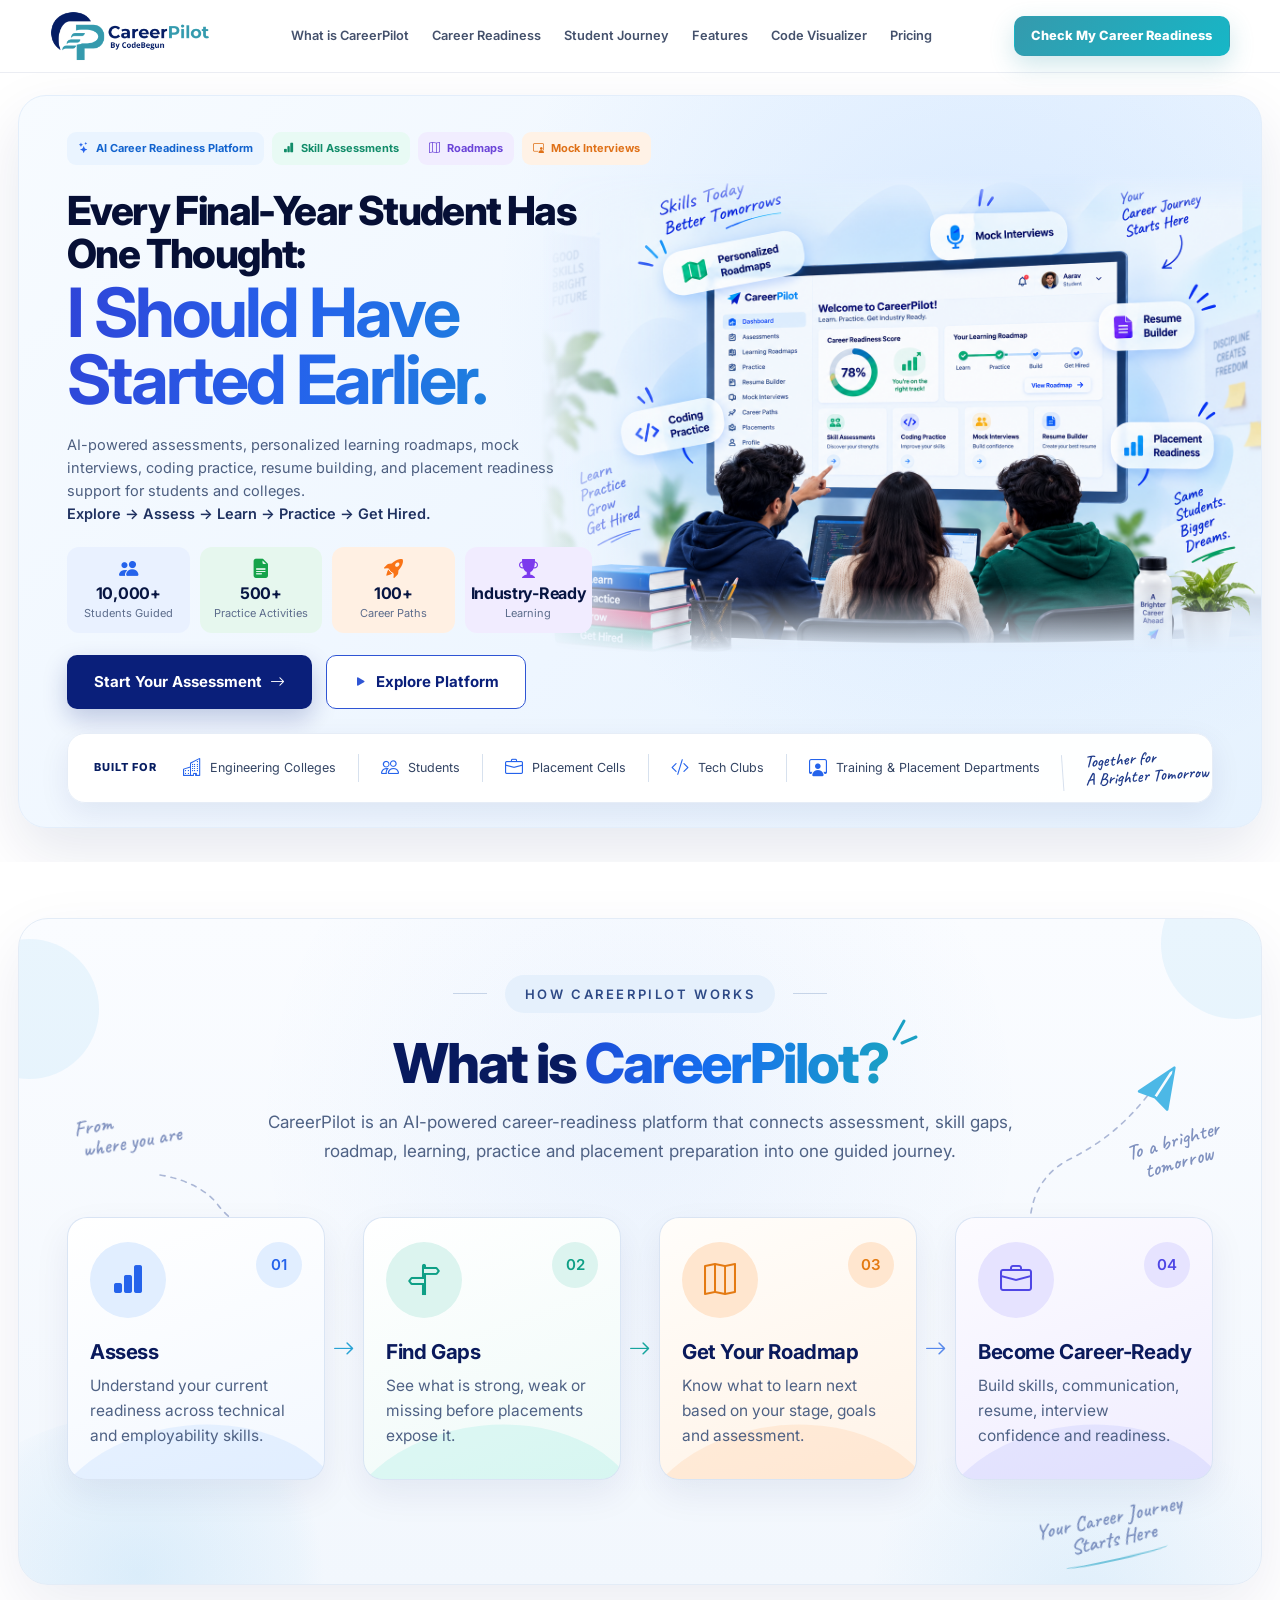
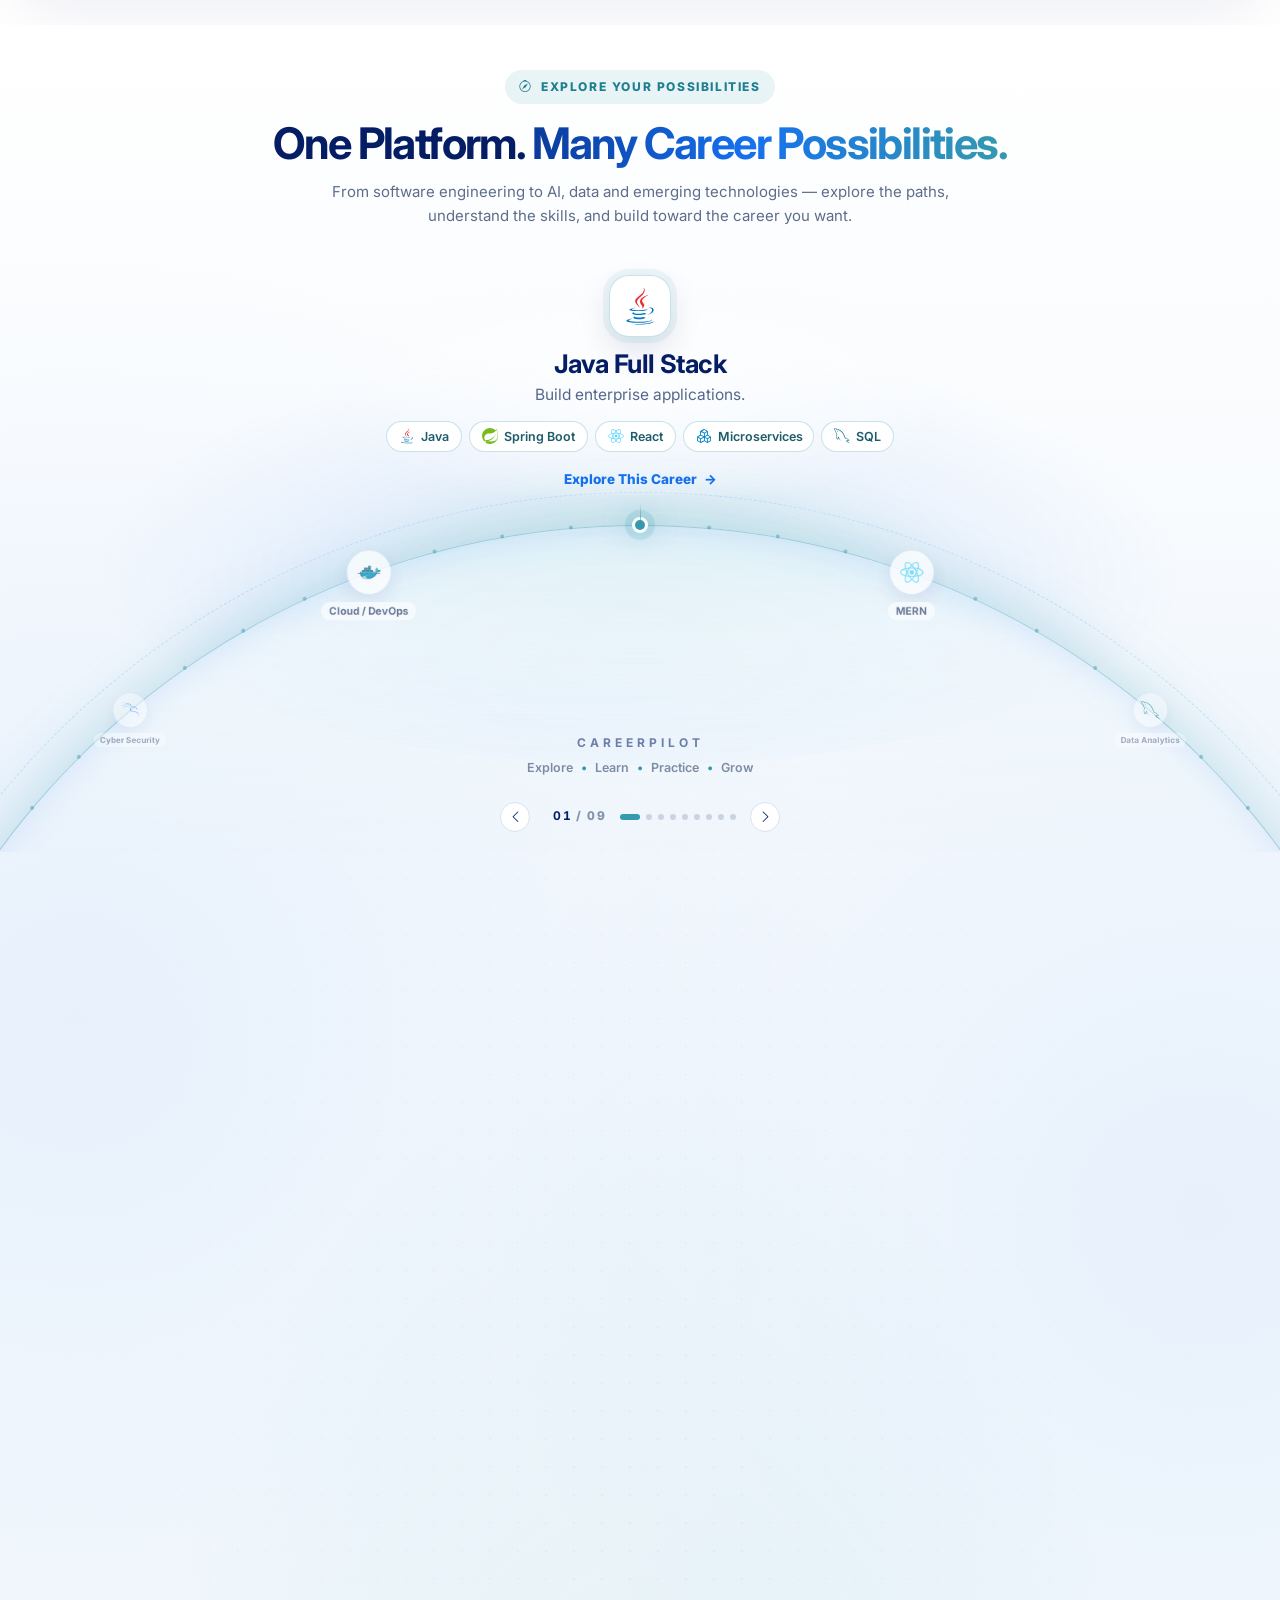
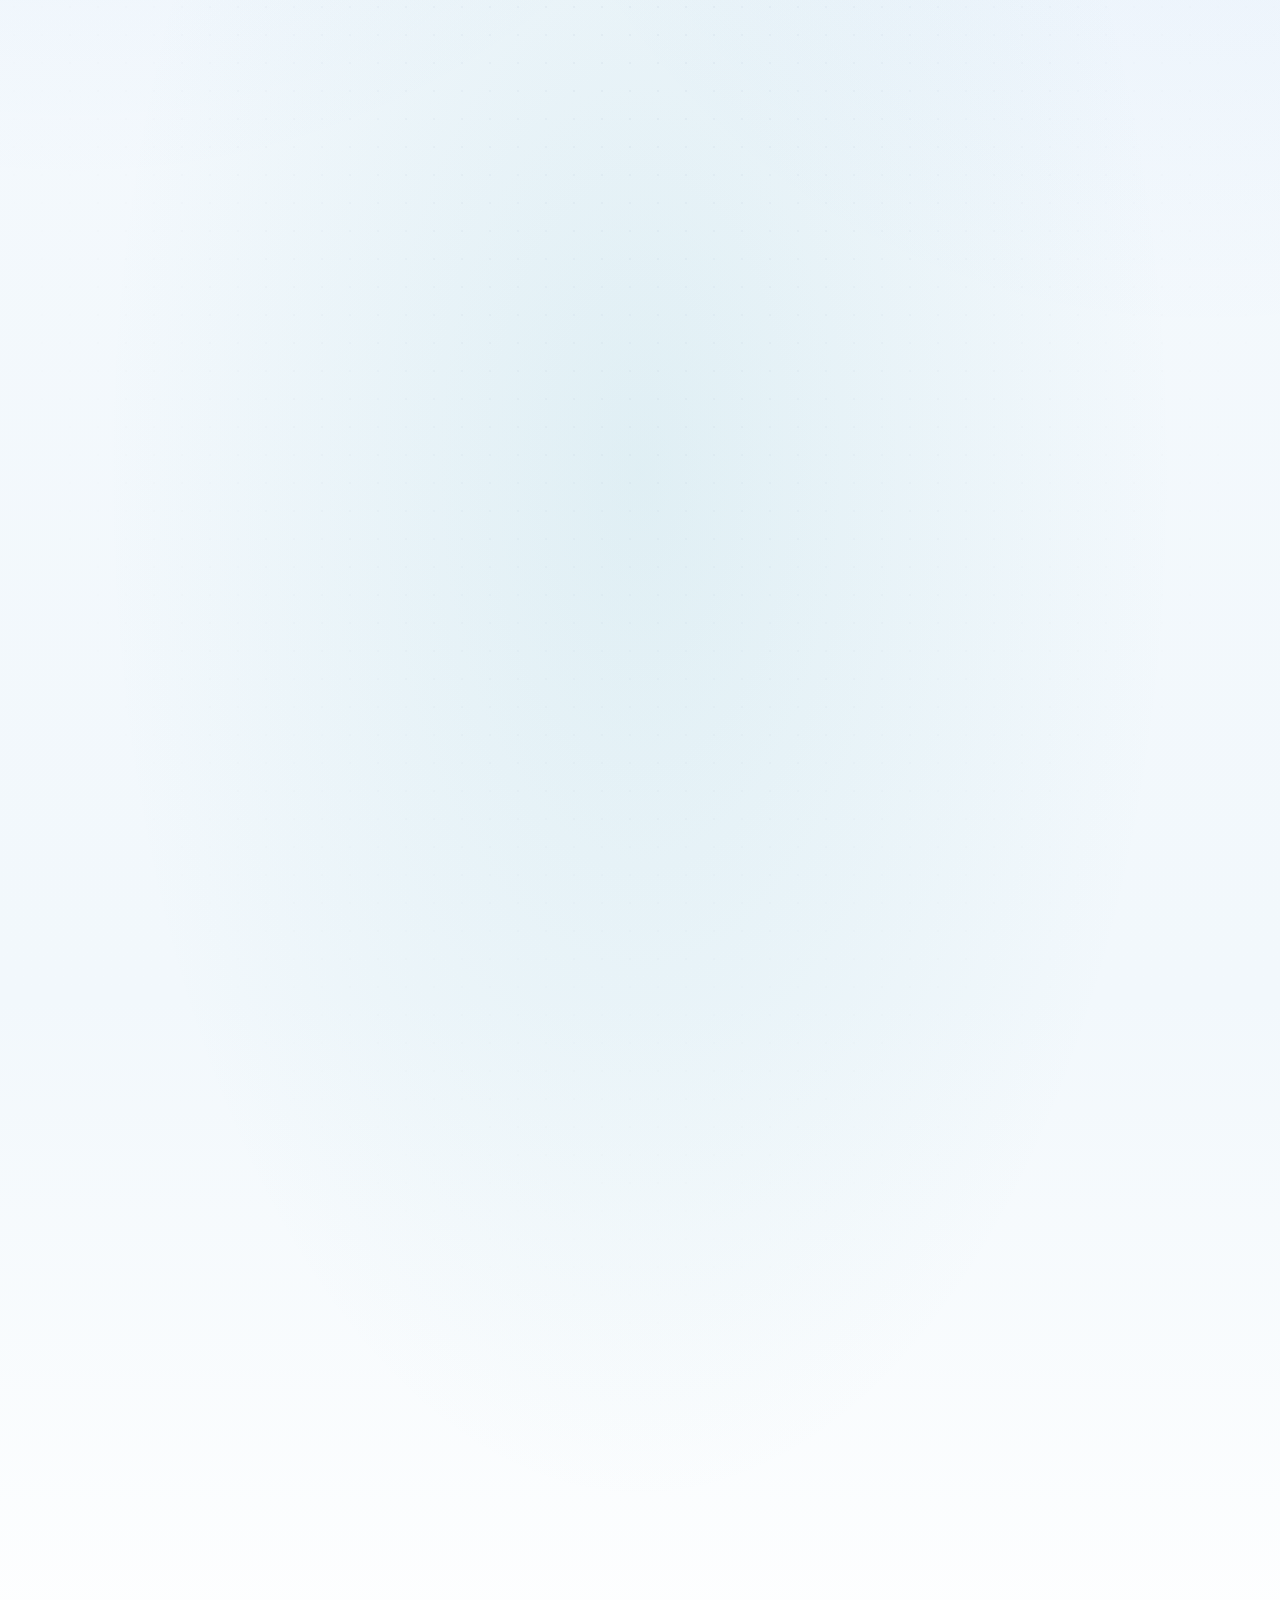
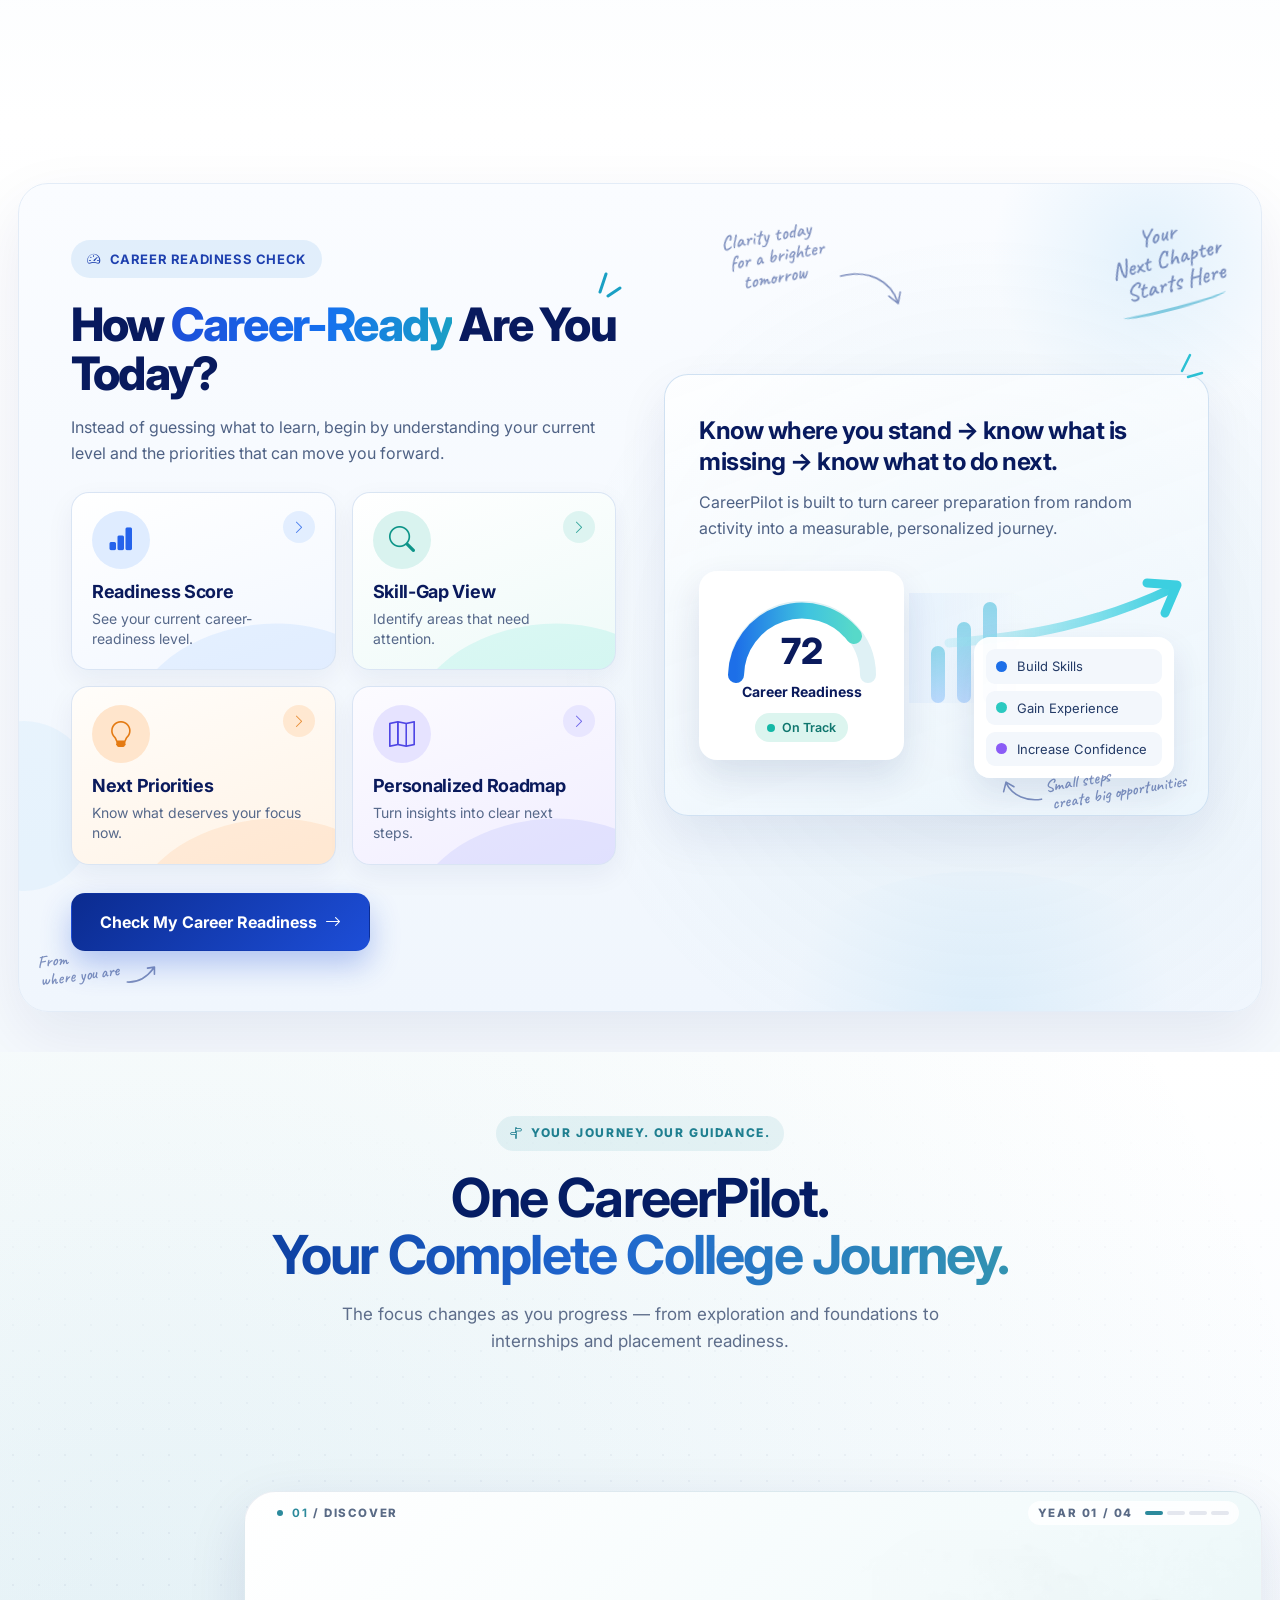
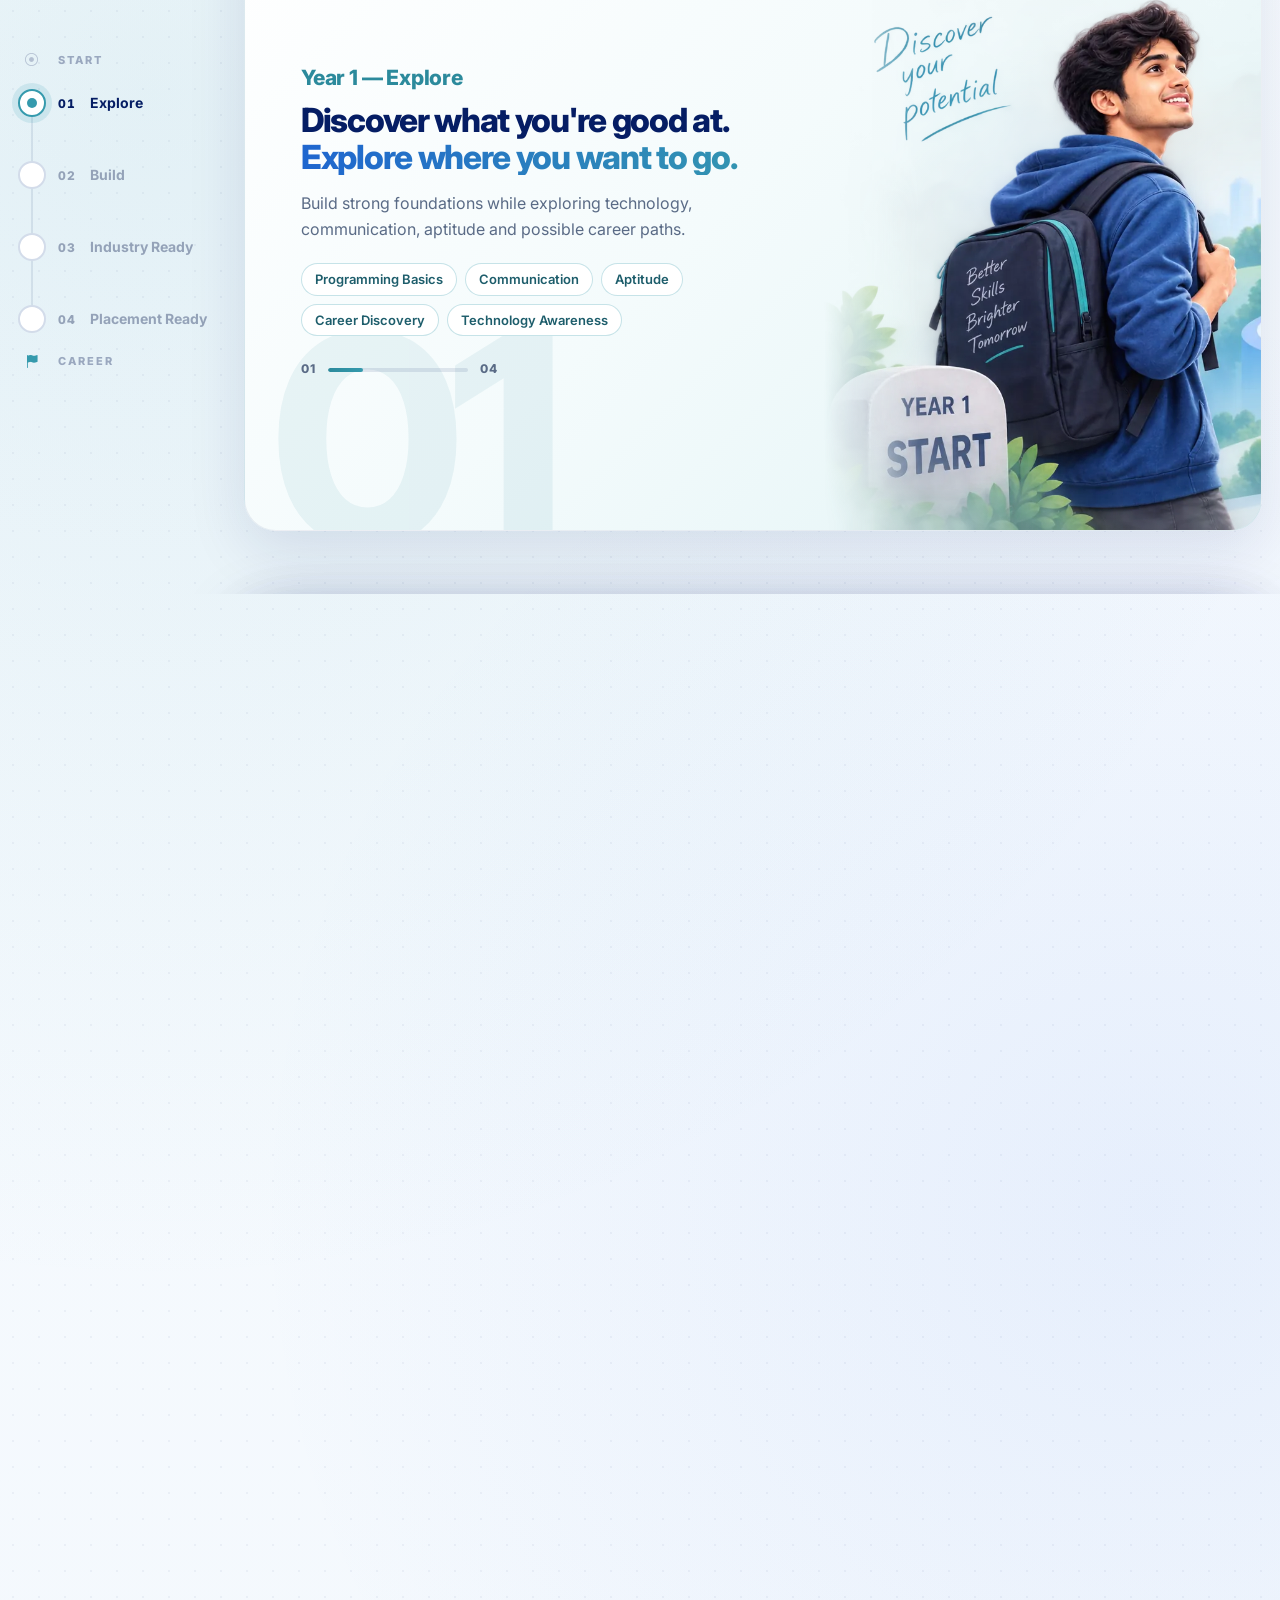
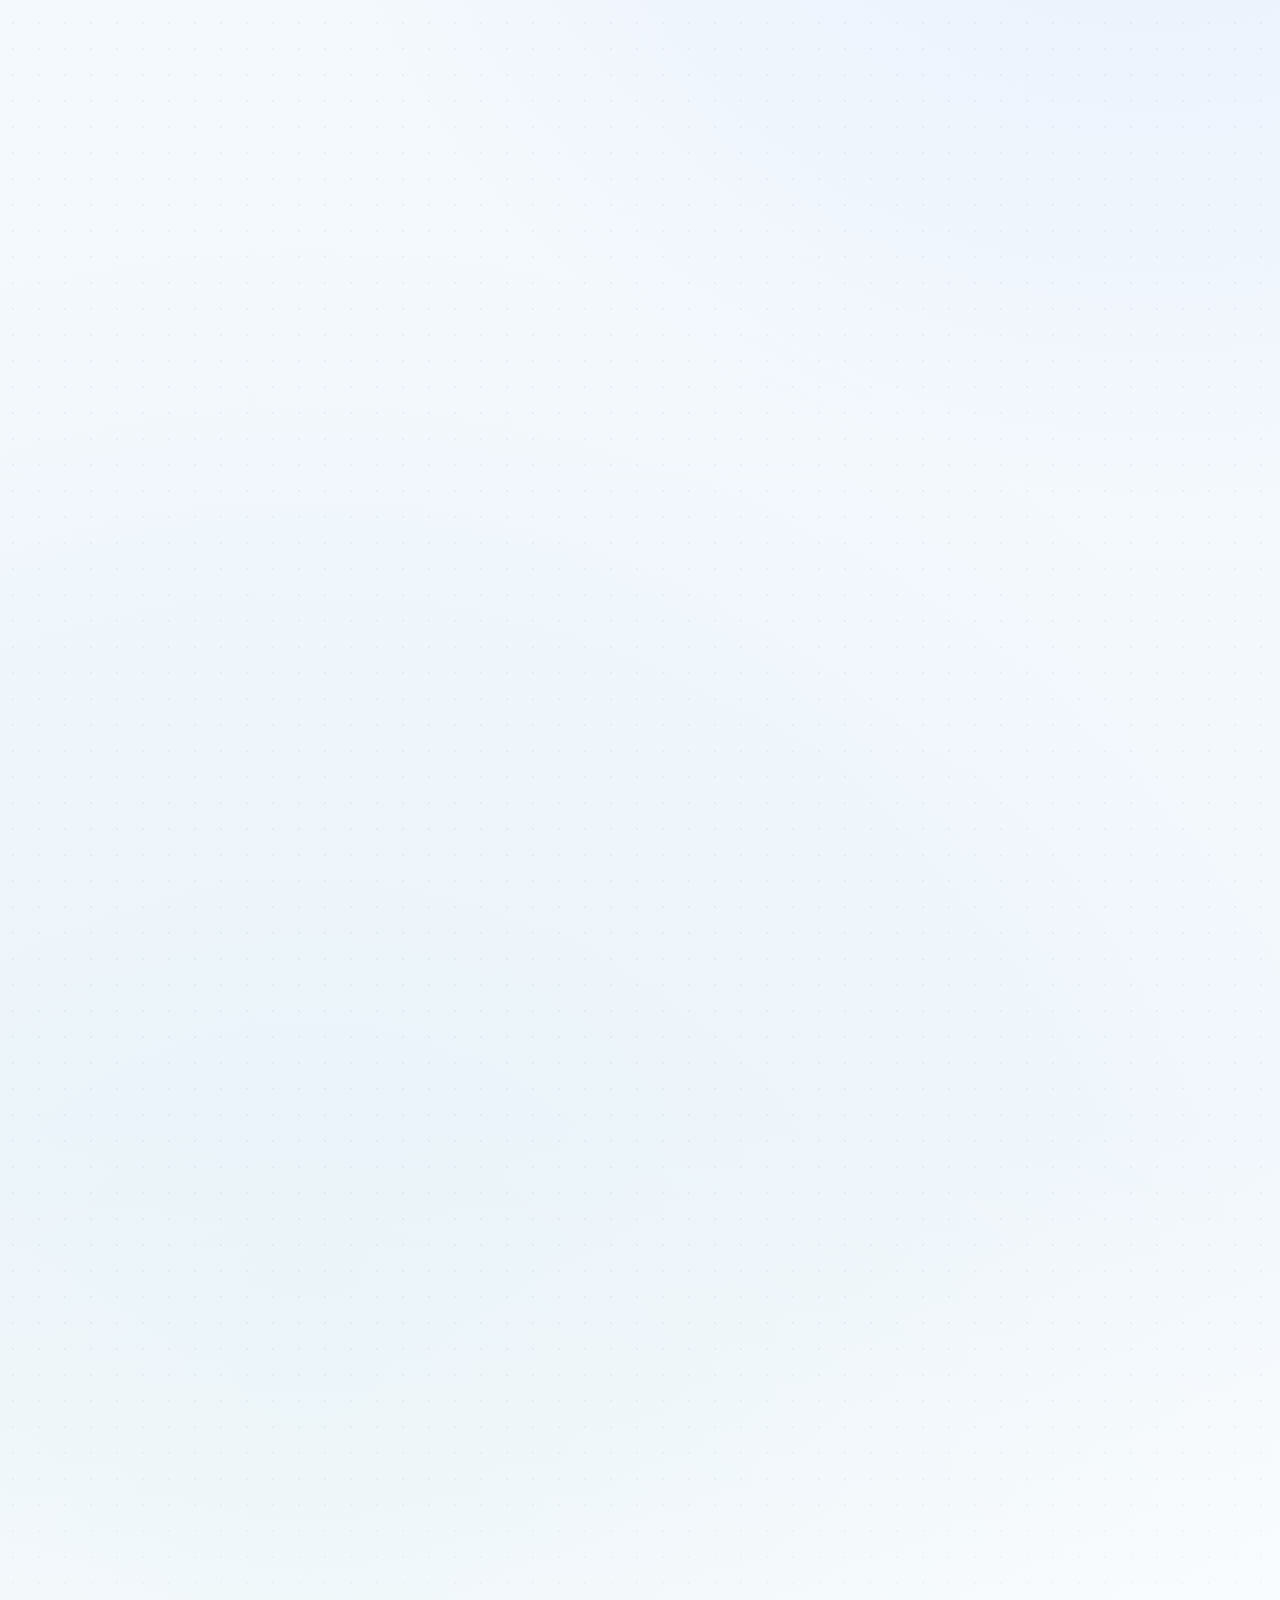
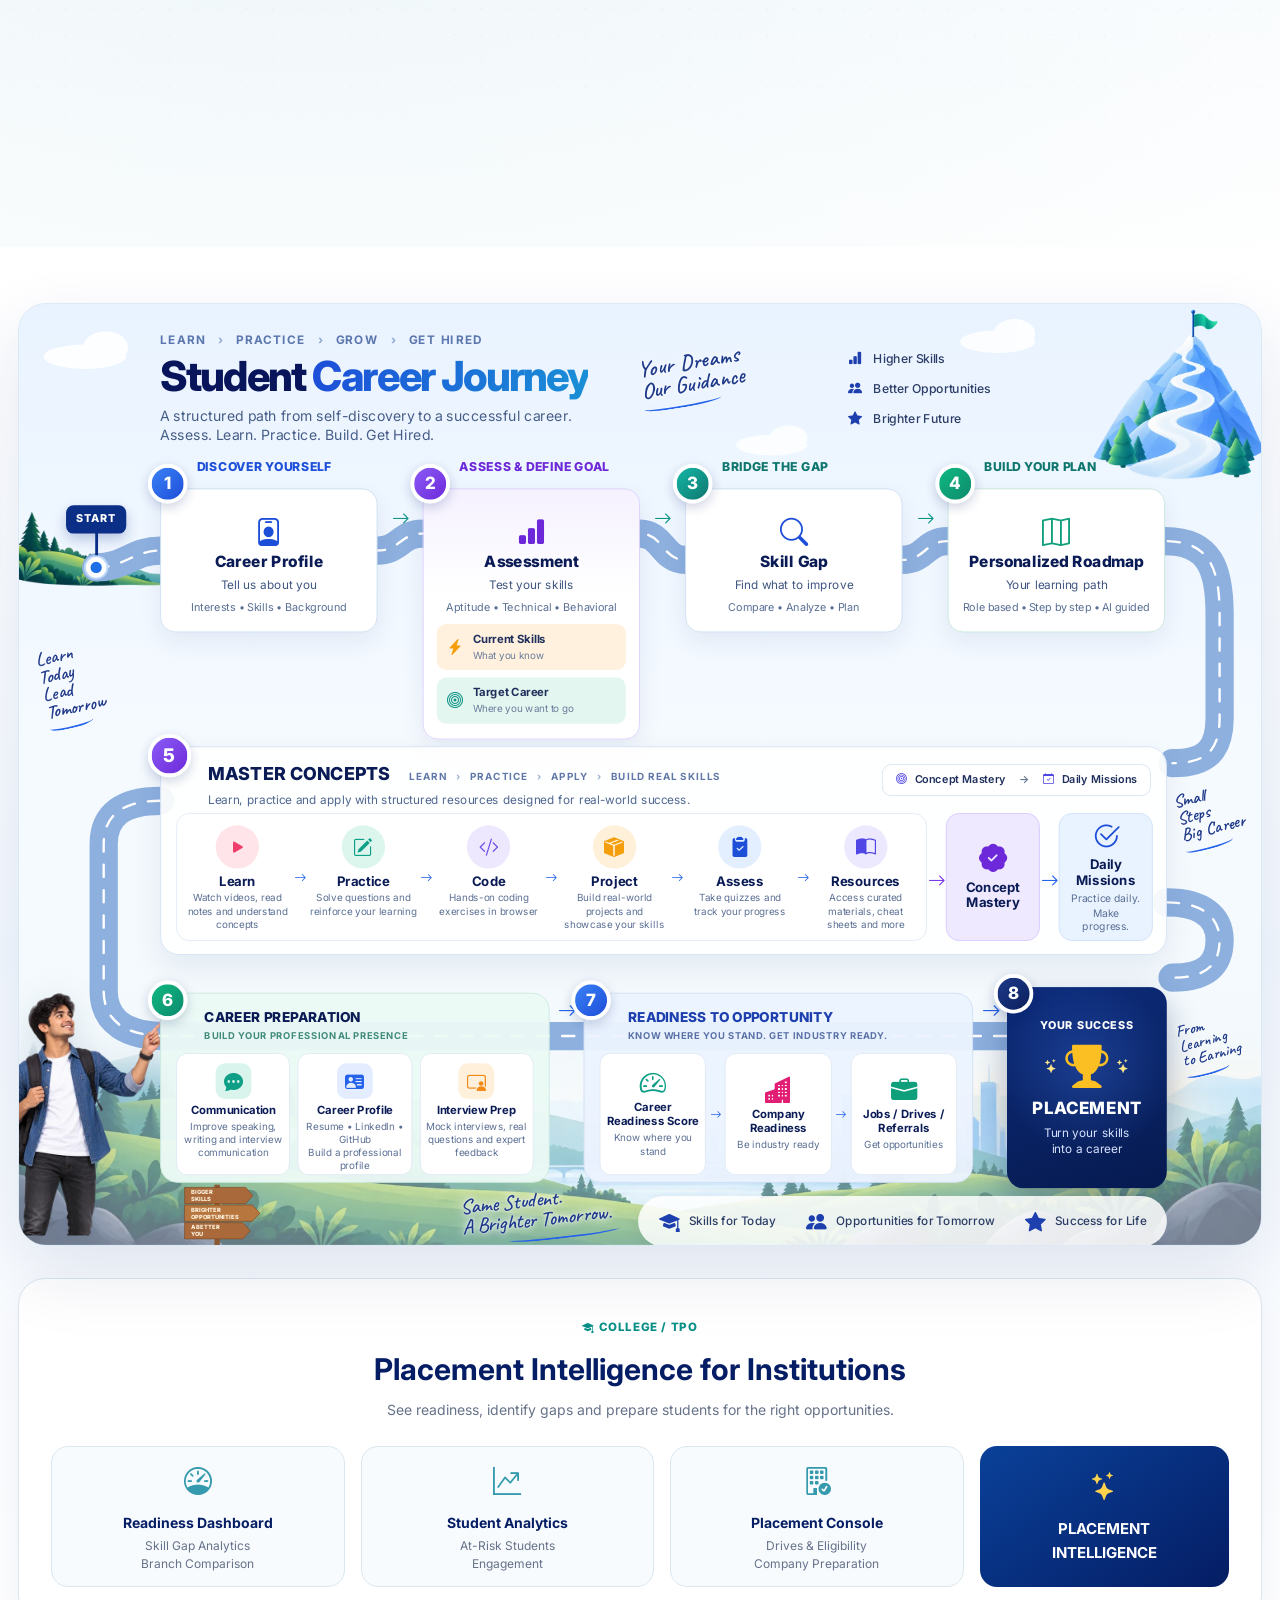
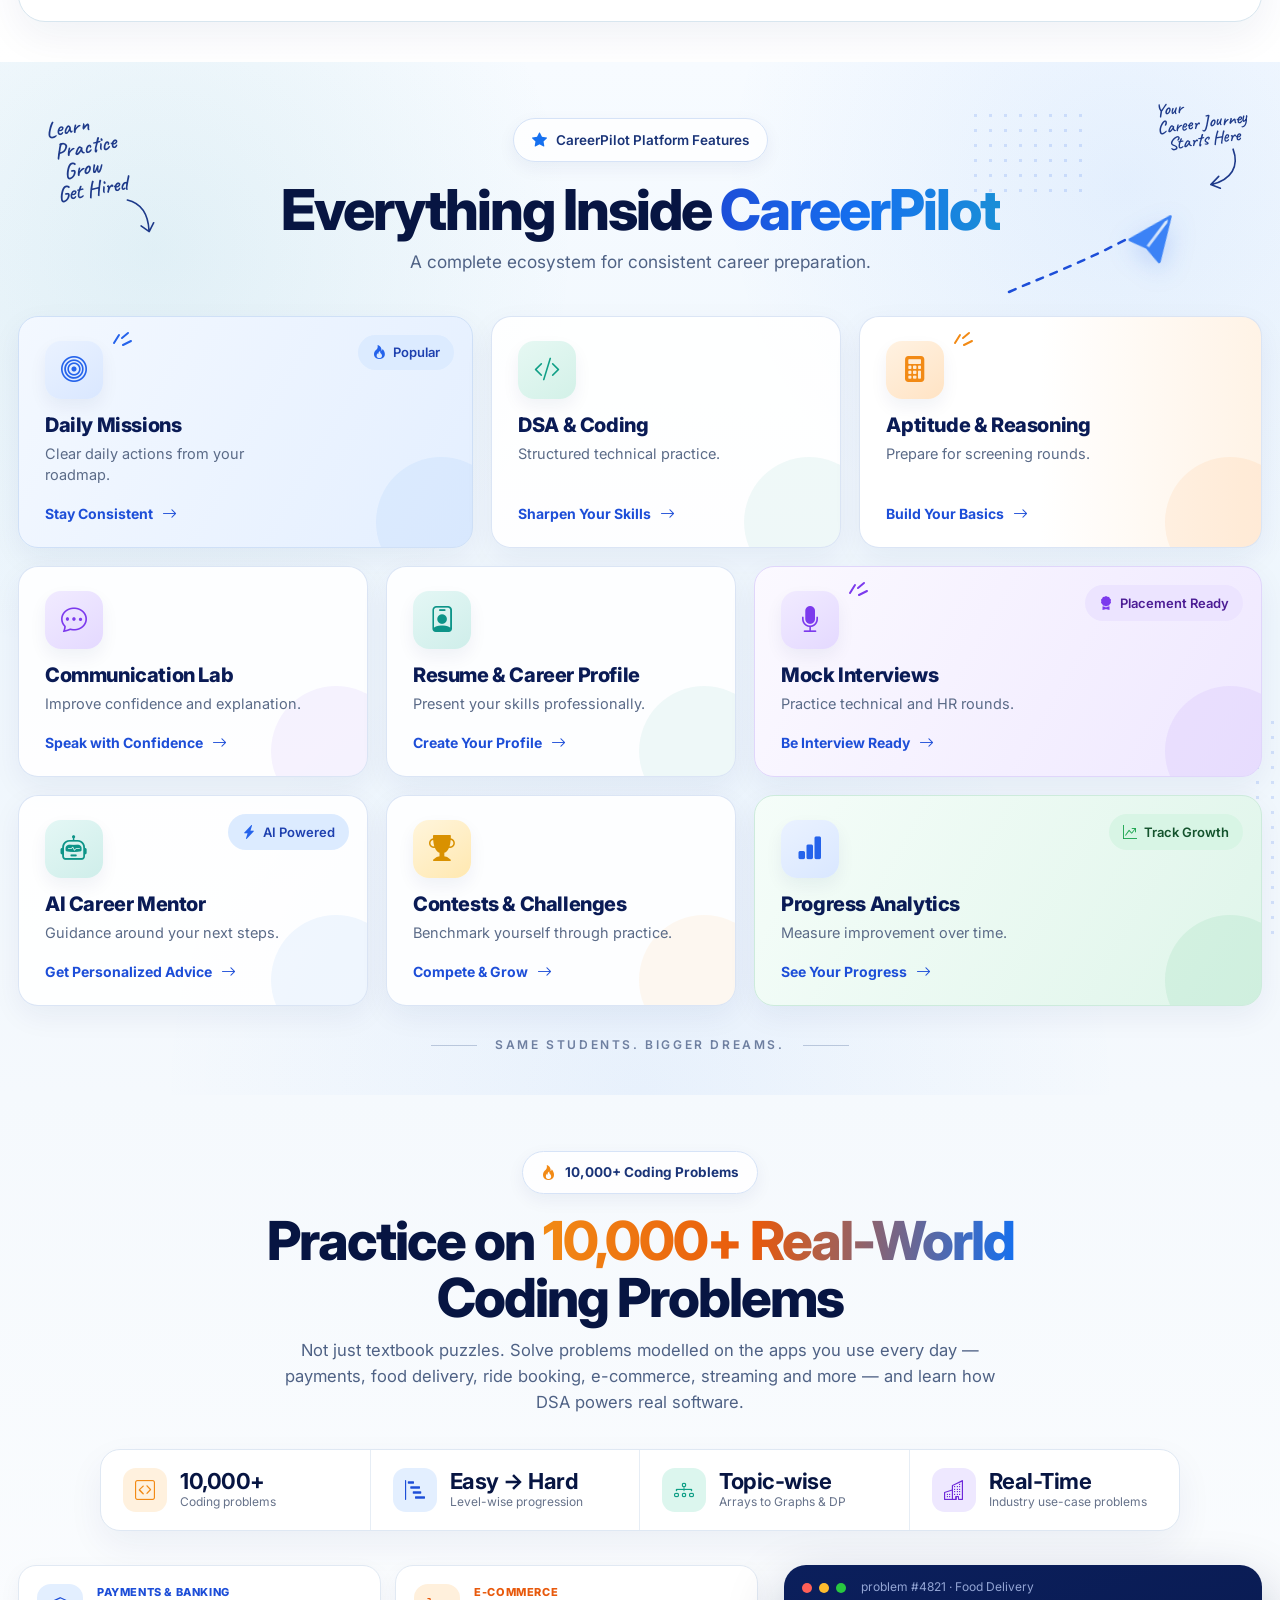
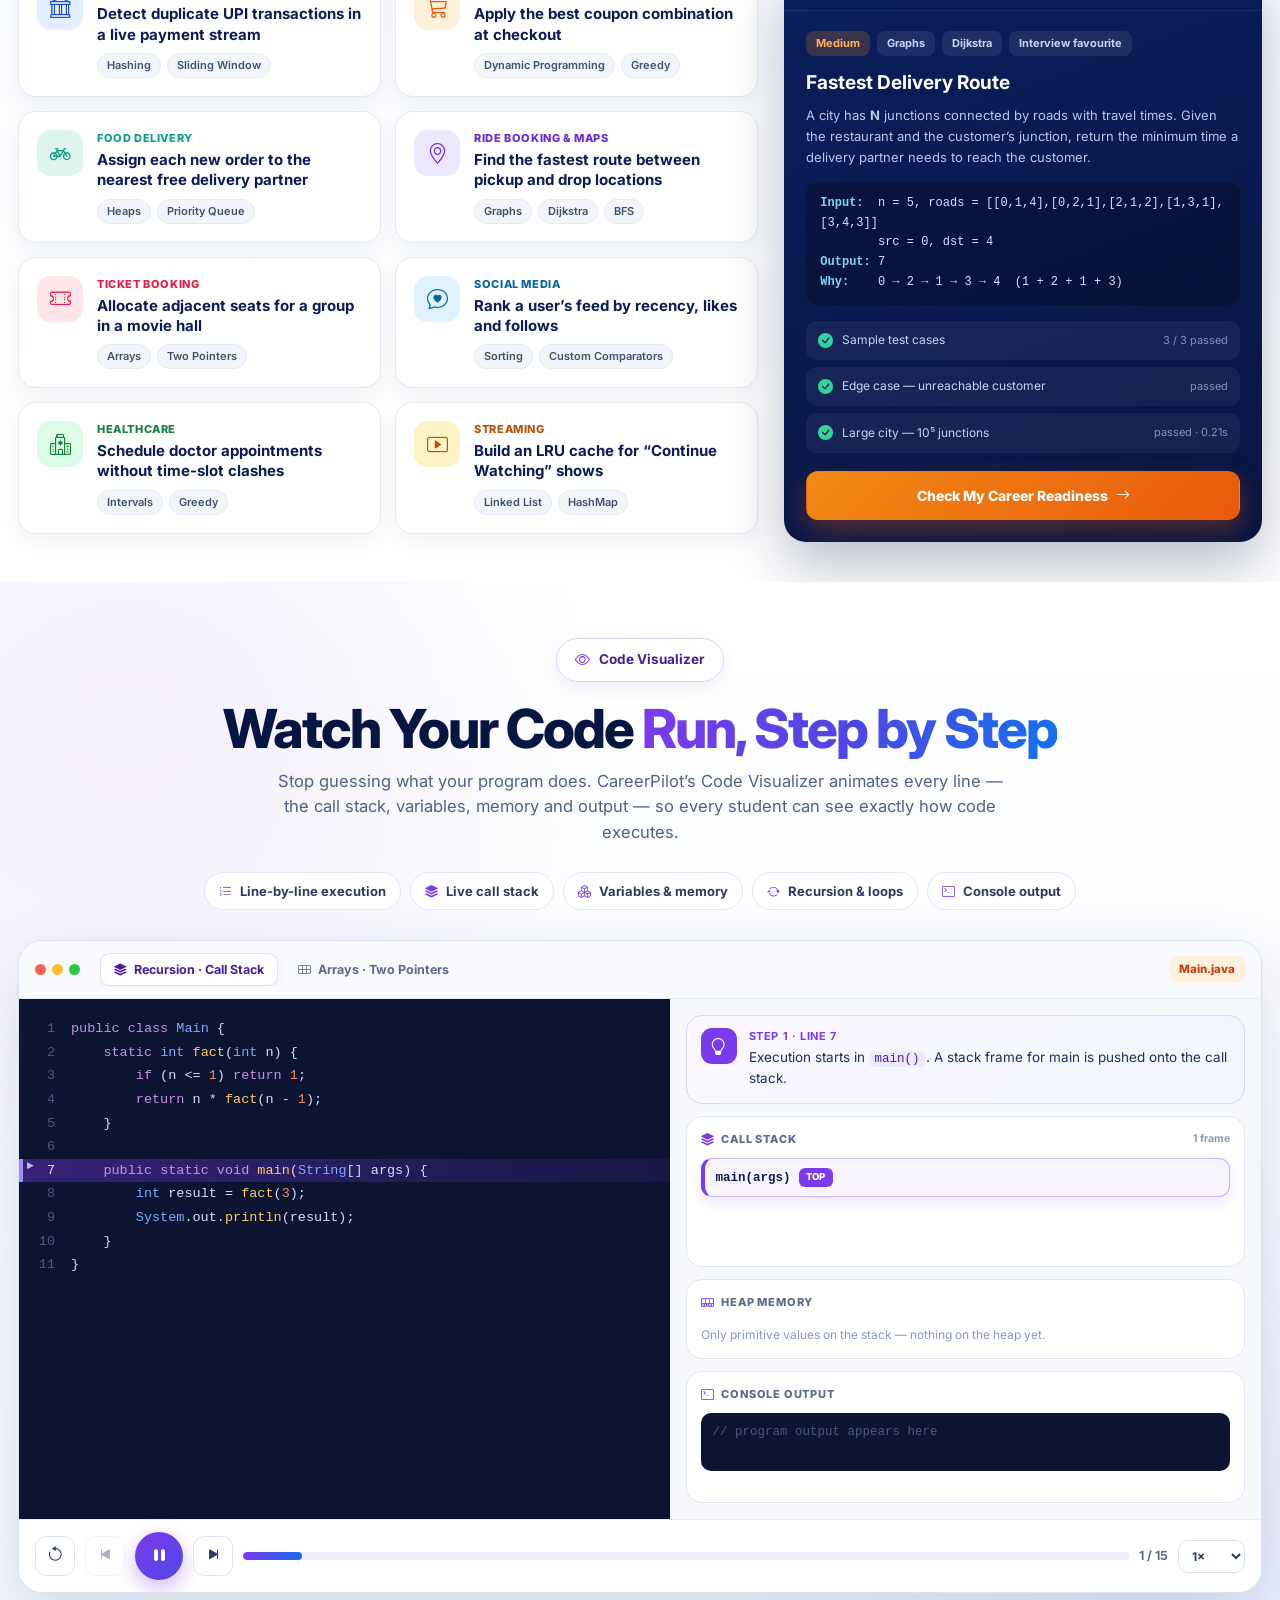
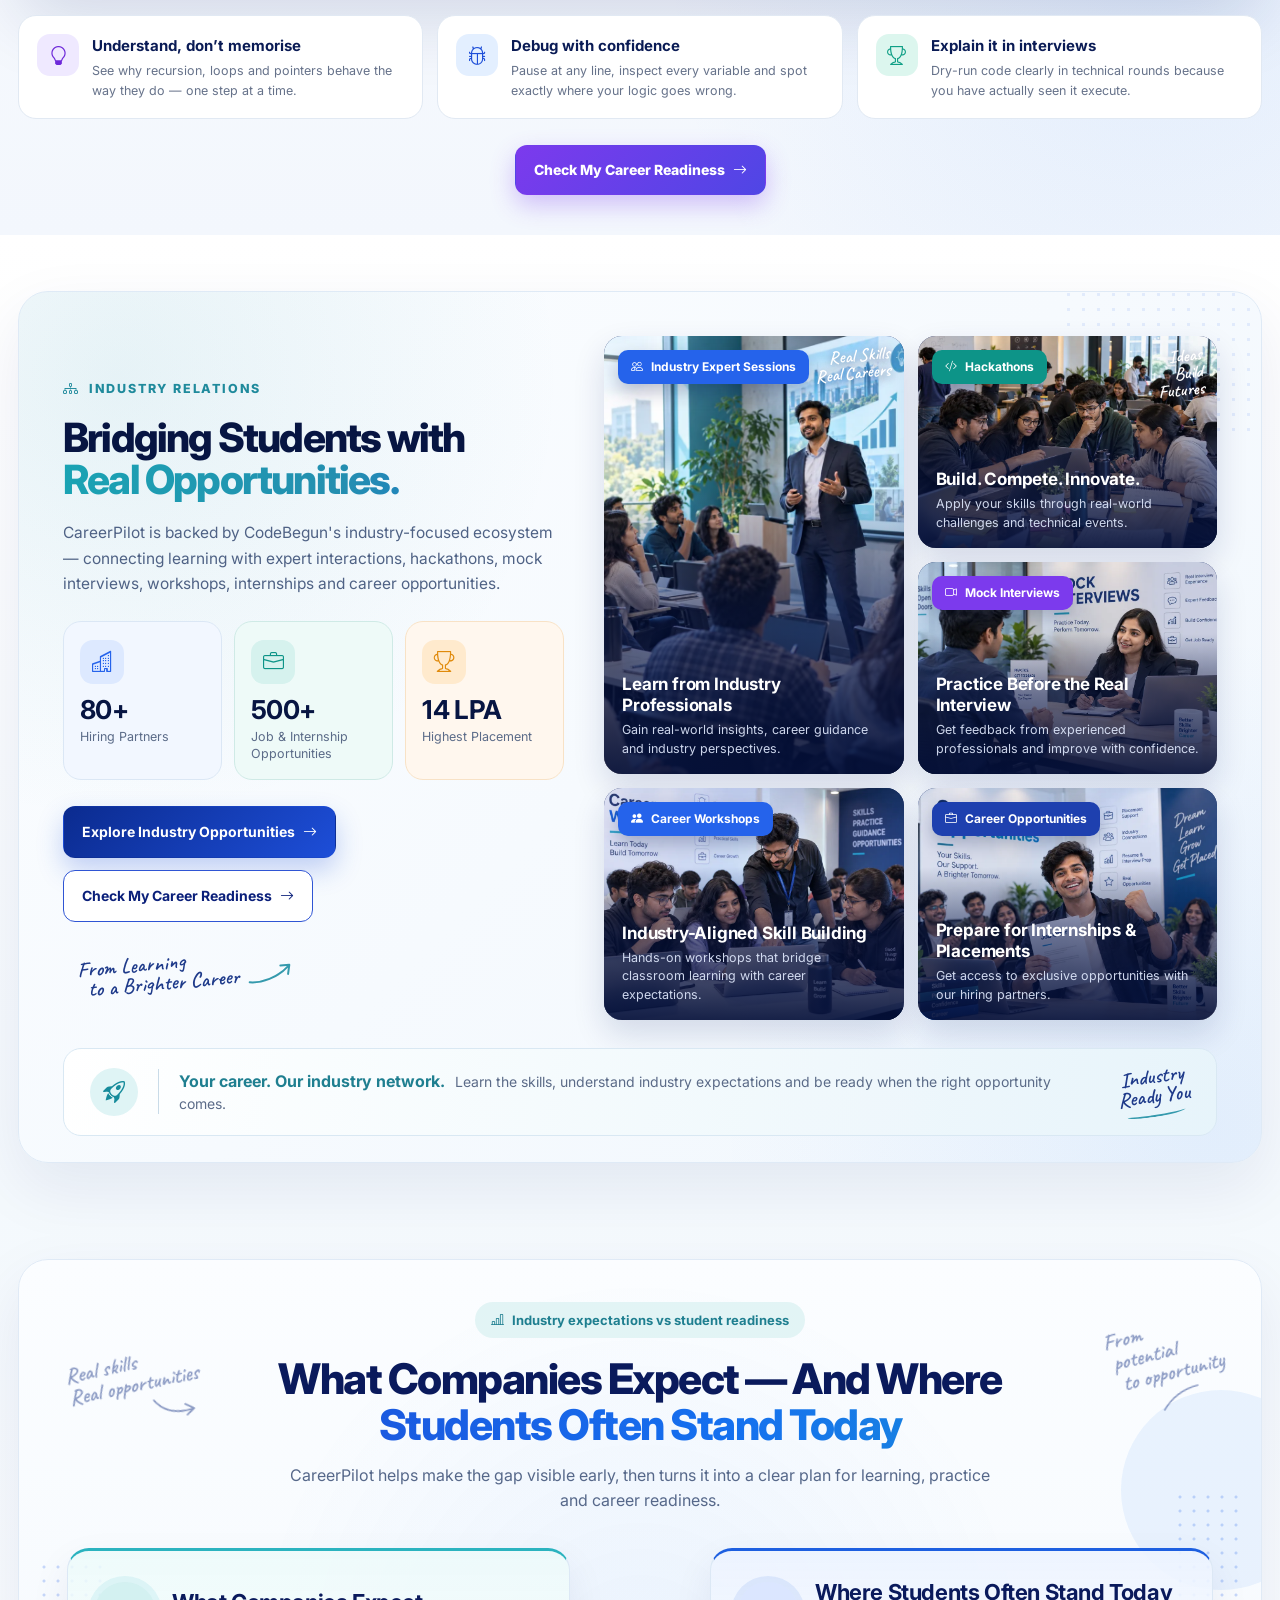
==== commit da9fa6e0: "Tighten vertical spacing between sections (about 96px desktop, 72px mobile); bump asset versions Co-" ====
--- a/index.html
+++ b/index.html
@@ -1,4 +1,4 @@
-<!doctype html><html lang="en"><head><meta charset="utf-8"><meta name="viewport" content="width=device-width,initial-scale=1"><title>CareerPilot by CodeBegun | Career Readiness, Roadmap & Placement Preparation</title><meta name="description" content="CareerPilot helps engineering and degree students assess career readiness, identify skill gaps, follow a personalized roadmap and prepare for internships and placements."><link rel="canonical" href="https://cbcareerpilot.com/"><script type="application/ld+json">{"@context":"https://schema.org","@graph":[{"@type":"Organization","@id":"https://cbcareerpilot.com/#org","name":"CareerPilot","alternateName":"CareerPilot by CodeBegun","url":"https://cbcareerpilot.com/","logo":"https://cbcareerpilot.com/assets/careerpilot-logo@2x.png","parentOrganization":{"@type":"Organization","name":"CodeBegun","url":"https://codebegun.com/"}},{"@type":"WebSite","@id":"https://cbcareerpilot.com/#website","url":"https://cbcareerpilot.com/","name":"CareerPilot","alternateName":"CareerPilot by CodeBegun","publisher":{"@id":"https://cbcareerpilot.com/#org"}}]}</script><meta property="og:title" content="CareerPilot by CodeBegun"><meta property="og:description" content="Know where you stand. Know what is missing. Know what to do next."><meta property="og:type" content="website"><meta property="og:url" content="https://cbcareerpilot.com/"><script async src="https://www.googletagmanager.com/gtag/js?id=G-Q78DVE5GDZ"></script><script>window.dataLayer=window.dataLayer||[];function gtag(){dataLayer.push(arguments)}gtag('js',new Date());gtag('config','G-Q78DVE5GDZ');</script><script>!function(f,b,e,v,n,t,s){if(f.fbq)return;n=f.fbq=function(){n.callMethod?n.callMethod.apply(n,arguments):n.queue.push(arguments)};if(!f._fbq)f._fbq=n;n.push=n;n.loaded=!0;n.version='2.0';n.queue=[];t=b.createElement(e);t.async=!0;t.src=v;s=b.getElementsByTagName(e)[0];s.parentNode.insertBefore(t,s)}(window,document,'script','https://connect.facebook.net/en_US/fbevents.js');fbq('init','1437911148228299');fbq('track','PageView');</script><link rel="stylesheet" href="https://cdn.jsdelivr.net/npm/bootstrap-icons@1.11.3/font/bootstrap-icons.min.css"><link rel="stylesheet" href="/assets/careerpilot.css?v=20261014-1logo3"><link rel="stylesheet" href="/assets/college-journey.css?v=20260917-3"><link rel="stylesheet" href="/assets/career-horizon.css?v=20260917-3"><link rel="stylesheet" href="/assets/readiness-check.css?v=20260917-4"><link rel="stylesheet" href="/assets/what-is.css?v=20260917-2"><link rel="stylesheet" href="/assets/platform-features.css?v=20260917-3"><link rel="stylesheet" href="/assets/coding-problems.css?v=20261011-1"><link rel="stylesheet" href="/assets/code-visualizer.css?v=20261011-1"><link rel="stylesheet" href="https://fonts.googleapis.com/css2?family=Caveat:wght@600&display=swap"><style>.hero-v2{padding:22px 0 34px;background:#fff}.hero-v2>.container{width:min(1320px,calc(100% - 36px))}.hero-v2 .hero-v2-shell{position:relative;display:block;min-height:0;padding:36px 0 118px 48px;border:1px solid #e3eefb;border-radius:28px;background:radial-gradient(circle at 78% 30%,rgba(120,180,255,.20),transparent 45%),linear-gradient(135deg,#f7fbff 0%,#eef6ff 55%,#e6f2fe 100%);box-shadow:0 24px 60px rgba(5,29,100,.10);overflow:hidden}.hero-v2 .hero-v2-copy{position:relative;z-index:3;width:44%;padding:0}.hero-v2 .hero-v2-pills{gap:8px;flex-wrap:nowrap;margin-bottom:24px}.hero-v2 .hero-v2-pills span{padding:8px 11px;border-radius:9px;font-size:11px;font-weight:700;white-space:nowrap}.hero-v2 .hero-v2-pills span:nth-child(1) i{color:#2563eb}.hero-v2 h1{margin:0 0 16px;letter-spacing:-2px}.hero-v2 h1 small{font-size:40px;line-height:1.08;letter-spacing:-1.6px;margin-bottom:4px;color:#060f35}.hero-v2 h1 span{font-size:68px;line-height:.98;letter-spacing:-3px;padding-bottom:4px;background:linear-gradient(100deg,#2f45d8 0%,#2563eb 45%,#1a8fd6 100%);-webkit-background-clip:text;background-clip:text;color:transparent}.hero-v2 .hero-v2-copy>p{max-width:560px;margin:0;font-size:14.5px;line-height:1.6;color:#4d5f80}.hero-v2 .hero-v2-copy>p b{font-weight:600;color:#1f3160;white-space:nowrap}.hero-v2-stats{display:grid;grid-template-columns:repeat(4,1fr);gap:10px;margin:22px 0 0}.hero-v2-stats>div{padding:12px 6px 11px;border-radius:12px;text-align:center;background:#e9f1ff}.hero-v2-stats>div:nth-child(2){background:#e6f7ee}.hero-v2-stats>div:nth-child(3){background:#fff0e3}.hero-v2-stats>div:nth-child(4){background:#f1ecff}.hero-v2-stats i{display:block;font-size:19px;line-height:1;margin-bottom:5px;color:#2563eb}.hero-v2-stats>div:nth-child(2) i{color:#16a34a}.hero-v2-stats>div:nth-child(3) i{color:#f97316}.hero-v2-stats>div:nth-child(4) i{color:#7c3aed}.hero-v2-stats b{display:block;font-size:16px;line-height:1.2;color:#071542;letter-spacing:-.3px;white-space:nowrap}.hero-v2-stats span{display:block;margin-top:2px;font-size:11px;color:#5d6d8c}.hero-v2 .hero-ctas{margin-top:22px;gap:14px}.hero-v2 .hero-ctas .btn{min-width:0;padding:14px 26px;border-radius:10px;font-size:15px;font-weight:700}.hero-v2 .hero-ctas .btn-primary{background:#0a1f7a;box-shadow:0 10px 24px rgba(10,31,122,.22)}.hero-v2 .hero-ctas .btn-outline{min-width:200px;border:1.5px solid #2f55d4;background:#fff;color:#0a1f7a}.hero-v2 .hero-ctas .btn-outline i{color:#2f55d4}.hero-v2 .hero-v2-visual.hero-illustration{position:absolute;z-index:1;top:0;right:0;bottom:96px;width:58%;min-height:0;margin:0;display:flex;align-items:center;justify-content:flex-end;overflow:visible}.hero-v2 .hero-v2-visual.hero-illustration img{display:block;width:100%;height:auto;-webkit-mask-image:linear-gradient(90deg,transparent 0,#000 18%),linear-gradient(180deg,transparent 0,#000 8%,#000 86%,transparent 100%);-webkit-mask-composite:source-in;mask-image:linear-gradient(90deg,transparent 0,#000 18%),linear-gradient(180deg,transparent 0,#000 8%,#000 86%,transparent 100%);mask-composite:intersect}.hero-v2 .hero-v2-built{position:absolute;z-index:4;left:48px;right:48px;bottom:24px;display:flex;align-items:center;justify-content:flex-start;gap:0;padding:16px 26px;border:1px solid #e6edf7;border-radius:18px;background:rgba(255,255,255,.96);box-shadow:0 10px 30px rgba(5,29,100,.08);font-size:12.5px;color:#334463;white-space:nowrap}.hero-v2 .hero-v2-built>b{margin-right:26px;font-size:11px;font-weight:800;letter-spacing:1px;color:#071d62}.hero-v2 .hero-v2-built span{display:flex;align-items:center;gap:9px;padding:0 22px;border-left:1px solid #d7e1ee}.hero-v2 .hero-v2-built>b+span{padding-left:0;border-left:0}.hero-v2 .hero-v2-built span i{font-size:18px;color:#2563eb}.hero-v2 .hero-v2-built em{margin-left:auto;padding-left:22px;border-left:1px solid #d7e1ee;font-family:Caveat,'Segoe Print',cursive;font-style:normal;font-weight:600;font-size:17px;line-height:1.05;color:#1e3a8a;transform:rotate(-4deg);text-align:left}@media(max-width:1240px){.hero-v2 .hero-v2-copy{width:48%}.hero-v2 .hero-v2-pills{flex-wrap:wrap;gap:6px}.hero-v2 .hero-v2-pills span{padding:7px 9px;font-size:10px}.hero-v2-stats{gap:8px}.hero-v2-stats span{font-size:10px;white-space:nowrap}.hero-v2 h1 small{font-size:32px}.hero-v2 h1 span{font-size:54px}.hero-v2-stats b{font-size:14px}.hero-v2 .hero-ctas .btn{padding:13px 18px;font-size:14px}.hero-v2 .hero-ctas .btn-outline{min-width:0}.hero-v2 .hero-v2-visual.hero-illustration{width:55%}.hero-v2 .hero-v2-built{font-size:11.5px;padding:14px 18px}.hero-v2 .hero-v2-built span{padding:0 14px}.hero-v2 .hero-v2-built em{display:none}}@media(max-width:980px){.hero-v2 .hero-v2-shell{padding:30px 26px 26px}.hero-v2 .hero-v2-copy{width:auto}.hero-v2 .hero-v2-pills{flex-wrap:wrap}.hero-v2 .hero-v2-visual.hero-illustration{position:relative;inset:auto;width:auto;margin:24px -26px 0;display:block}.hero-v2 .hero-v2-visual.hero-illustration img{height:auto;-webkit-mask-image:none;mask-image:none}.hero-v2 .hero-v2-built{position:relative;left:auto;right:auto;bottom:auto;margin-top:16px;overflow-x:auto}}@media(max-width:640px){.hero-v2 .hero-v2-shell{padding:22px 16px 16px;border-radius:20px}.hero-v2 .hero-v2-pills span{font-size:10px;padding:7px 9px}.hero-v2 h1 small{font-size:27px;letter-spacing:-1px}.hero-v2 h1 span{font-size:44px;letter-spacing:-2px}.hero-v2 .hero-v2-copy>p{font-size:14px}.hero-v2-stats{grid-template-columns:repeat(2,1fr)}.hero-v2 .hero-ctas .btn{width:100%}.hero-v2 .hero-v2-visual.hero-illustration{margin:20px -16px 0}}</style></head><body data-page="home"><noscript><img height="1" width="1" style="display:none" src="https://www.facebook.com/tr?id=1437911148228299&ev=PageView&noscript=1" alt=""></noscript><header class="cb-nav"><div class="container cb-nav-inner"><a class="cb-brand" href="/"><img src="/assets/careerpilot-logo@2x.png" alt="CareerPilot by CodeBegun" width="560" height="174"></a><nav class="cb-links"><a href="#what">What is CareerPilot</a><a href="#assessment">Career Readiness</a><a href="#journey">Student Journey</a><a href="#inside">Features</a><a href="#code-visualizer">Code Visualizer</a><a href="#pricing">Pricing</a></nav><div class="cb-actions"><a class="btn btn-outline" data-track="login" data-location="header" href="https://platform.codebegun.com/careerpilot">Login</a><a class="btn btn-teal" data-track="readiness" data-location="header" href="https://platform.codebegun.com/careerpilot/join?tenant=codebegun">Check My Readiness</a></div><button class="menu-btn" aria-label="Menu"><i class="bi bi-list"></i></button></div></header><main><section class="hero hero-v2"><div class="container"><div class="hero-v2-shell"><div class="hero-v2-copy"><div class="hero-v2-pills"><span><i class="bi bi-stars"></i> AI Career Readiness Platform</span><span><i class="bi bi-bar-chart-fill"></i> Skill Assessments</span><span><i class="bi bi-map"></i> Roadmaps</span><span><i class="bi bi-person-video3"></i> Mock Interviews</span></div><h1><small>Every Final-Year Student Has One Thought:</small><span>I Should Have<br>Started Earlier.</span></h1><p>AI-powered assessments, personalized learning roadmaps, mock interviews, coding practice, resume building, and placement readiness support for students and colleges. <b>Explore &rarr; Assess &rarr; Learn &rarr; Practice &rarr; Get Hired.</b></p><div class="hero-v2-stats"><div><i class="bi bi-people-fill"></i><b>10,000+</b><span>Students Guided</span></div><div><i class="bi bi-file-earmark-text-fill"></i><b>500+</b><span>Practice Activities</span></div><div><i class="bi bi-rocket-takeoff-fill"></i><b>100+</b><span>Career Paths</span></div><div><i class="bi bi-trophy-fill"></i><b>Industry-Ready</b><span>Learning</span></div></div><div class="hero-ctas"><a class="btn btn-primary" data-track="readiness" data-location="hero" data-cta-keep href="https://platform.codebegun.com/careerpilot/join?tenant=codebegun">Start Your Assessment <i class="bi bi-arrow-right"></i></a><a class="btn btn-outline" href="#what"><i class="bi bi-play-fill"></i> Explore Platform</a></div></div><div class="hero-v2-visual hero-illustration"><img src="/assets/images/careerpilot-hero-students.png" alt="CareerPilot students using the career readiness platform with assessments, roadmaps, coding practice, mock interviews and placement readiness"></div><div class="hero-v2-built"><b>BUILT FOR</b><span><i class="bi bi-buildings"></i> Engineering Colleges</span><span><i class="bi bi-people"></i> Students</span><span><i class="bi bi-briefcase"></i> Placement Cells</span><span><i class="bi bi-code-slash"></i> Tech Clubs</span><span><i class="bi bi-person-workspace"></i> Training &amp; Placement Departments</span><em>Together for<br>A Brighter Tomorrow</em></div></div></div></section><section class="wi" id="what" aria-labelledby="wi-heading"><div class="wi-shell"><span class="wi-blob" aria-hidden="true"></span><span class="wi-blob wi-blob--r" aria-hidden="true"></span><span class="wi-note wi-note--from" aria-hidden="true">From<br>&nbsp;where you are</span><svg class="wi-trail wi-trail--l" viewBox="0 0 130 80" aria-hidden="true"><path d="M4 6C30 10 52 22 62 36C74 52 96 66 126 76"/></svg><i class="bi bi-send-fill wi-plane" aria-hidden="true"></i><svg class="wi-trail wi-trail--r" viewBox="0 0 140 150" aria-hidden="true"><path d="M8 146C6 110 20 84 48 70C80 54 104 34 126 6"/></svg><span class="wi-note wi-note--to" aria-hidden="true">To a brighter<br>tomorrow</span><div class="wi-head"><span class="wi-kicker"><span>HOW CAREERPILOT WORKS</span></span><h2 id="wi-heading">What is <span>CareerPilot?</span><svg viewBox="0 0 30 30" aria-hidden="true"><path d="M6 22L16 4M14 26L28 20"/></svg></h2><p>CareerPilot is an AI-powered career-readiness platform that connects assessment, skill gaps, roadmap, learning, practice and placement preparation into one guided journey.</p></div><ol class="wi-steps"><li class="wi-card wi-c1"><div class="wi-top"><span class="wi-icon"><i class="bi bi-bar-chart-fill" aria-hidden="true"></i></span><span class="wi-num" aria-hidden="true">01</span></div><h3>Assess</h3><p>Understand your current readiness across technical and employability skills.</p></li><li class="wi-arrow " aria-hidden="true"><i class="bi bi-arrow-right"></i></li><li class="wi-card wi-c2"><div class="wi-top"><span class="wi-icon"><i class="bi bi-signpost-split" aria-hidden="true"></i></span><span class="wi-num" aria-hidden="true">02</span></div><h3>Find Gaps</h3><p>See what is strong, weak or missing before placements expose it.</p></li><li class="wi-arrow wi-a2" aria-hidden="true"><i class="bi bi-arrow-right"></i></li><li class="wi-card wi-c3"><div class="wi-top"><span class="wi-icon"><i class="bi bi-map" aria-hidden="true"></i></span><span class="wi-num" aria-hidden="true">03</span></div><h3>Get Your Roadmap</h3><p>Know what to learn next based on your stage, goals and assessment.</p></li><li class="wi-arrow wi-a3" aria-hidden="true"><i class="bi bi-arrow-right"></i></li><li class="wi-card wi-c4"><div class="wi-top"><span class="wi-icon"><i class="bi bi-briefcase" aria-hidden="true"></i></span><span class="wi-num" aria-hidden="true">04</span></div><h3>Become Career-Ready</h3><p>Build skills, communication, resume, interview confidence and readiness.</p></li></ol><span class="wi-note wi-note--foot" aria-hidden="true">Your Career Journey<br>Starts Here</span></div></section><section class="ch" id="career-paths" data-career-horizon aria-labelledby="ch-heading"><div class="ch-bg" aria-hidden="true"></div><div class="ch-track"><div class="ch-sticky"><div class="container ch-head"><span class="ch-eyebrow"><i class="bi bi-compass" aria-hidden="true"></i> EXPLORE YOUR POSSIBILITIES</span><h2 id="ch-heading">One Platform. <span>Many Career Possibilities.</span></h2><p>From software engineering to AI, data and emerging technologies — explore the paths, understand the skills, and build toward the career you want.</p></div><ul class="ch-fallback"><li>Java Full Stack</li><li>MERN Full Stack</li><li>Data Analytics</li><li>Data Science</li><li>AI &amp; Machine Learning</li><li>Generative AI</li><li>Agentic AI</li><li>Cyber Security</li><li>Cloud &amp; DevOps</li></ul><div class="ch-horizon"></div></div></div></section><section class="rc" id="assessment" aria-labelledby="rc-heading"><div class="rc-shell"><span class="rc-blob" aria-hidden="true"></span><span class="rc-hand rc-hand--clarity" aria-hidden="true">Clarity today<br>&nbsp;for a brighter<br>&nbsp;&nbsp;&nbsp;tomorrow<svg viewBox="0 0 60 46"><path d="M2 6C30 4 50 18 54 42M46 34L54 43L58 32"/></svg></span><span class="rc-hand rc-hand--chapter" aria-hidden="true">Your<br>&nbsp;Next Chapter<br>&nbsp;&nbsp;Starts Here</span><div class="rc-grid"><div class="rc-copy"><span class="rc-kicker"><i class="bi bi-speedometer2" aria-hidden="true"></i> CAREER READINESS CHECK</span><h2 id="rc-heading">How <span>Career-Ready</span> Are You Today?<svg class="rc-spark" viewBox="0 0 30 30" aria-hidden="true"><path d="M8 22L14 4M16 26L28 18"/></svg></h2><p>Instead of guessing what to learn, begin by understanding your current level and the priorities that can move you forward.</p><ul class="rc-cards"><li class="rc-card rc-c1"><div class="rc-top"><span class="rc-icon"><i class="bi bi-bar-chart-fill" aria-hidden="true"></i></span><span class="rc-chev" aria-hidden="true"><i class="bi bi-chevron-right"></i></span></div><h3>Readiness Score</h3><p>See your current career-readiness level.</p></li><li class="rc-card rc-c2"><div class="rc-top"><span class="rc-icon"><i class="bi bi-search" aria-hidden="true"></i></span><span class="rc-chev" aria-hidden="true"><i class="bi bi-chevron-right"></i></span></div><h3>Skill-Gap View</h3><p>Identify areas that need attention.</p></li><li class="rc-card rc-c3"><div class="rc-top"><span class="rc-icon"><i class="bi bi-lightbulb" aria-hidden="true"></i></span><span class="rc-chev" aria-hidden="true"><i class="bi bi-chevron-right"></i></span></div><h3>Next Priorities</h3><p>Know what deserves your focus now.</p></li><li class="rc-card rc-c4"><div class="rc-top"><span class="rc-icon"><i class="bi bi-map" aria-hidden="true"></i></span><span class="rc-chev" aria-hidden="true"><i class="bi bi-chevron-right"></i></span></div><h3>Personalized Roadmap</h3><p>Turn insights into clear next steps.</p></li></ul><a class="btn rc-cta" data-track="readiness" data-location="assessment" href="https://platform.codebegun.com/careerpilot/join?tenant=codebegun">Check My Career Readiness <i class="bi bi-arrow-right"></i></a></div><div class="rc-panel"><h3>Know where you stand → know what is missing → know what to do next.</h3><p>CareerPilot is built to turn career preparation from random activity into a measurable, personalized journey.</p><div class="rc-viz" aria-hidden="true"><div class="rc-gauge"><svg viewBox="0 0 160 92"><defs><linearGradient id="rcG" x1="0" x2="1"><stop offset="0" stop-color="#1d6fe8"/><stop offset=".6" stop-color="#3fc3e0"/><stop offset="1" stop-color="#57d9c9"/></linearGradient></defs><path d="M14 84A66 66 0 0 1 146 84" stroke="#dff1f5"/><path d="M14 84A66 66 0 0 1 132 45" stroke="url(#rcG)"/></svg><div class="rc-score">72</div><b>Career Readiness</b><span class="rc-status">On Track</span></div><div class="rc-bars"><span></span><span></span><span></span></div><svg class="rc-trend" viewBox="0 0 260 90" preserveAspectRatio="none"><defs><linearGradient id="rcT" x1="0" x2="1"><stop offset="0" stop-color="#9be3ef" stop-opacity=".3"/><stop offset="1" stop-color="#3ccfe0"/></linearGradient></defs><path d="M0 80C80 74 150 60 222 26" stroke="url(#rcT)" stroke-width="9"/><path d="M198 20L228 22L216 50" stroke="#3ccfe0" stroke-width="9"/></svg><ul class="rc-list"><li style="--d:#1d6fe8">Build Skills</li><li style="--d:#2bc9c0">Gain Experience</li><li style="--d:#8b5cf6">Increase Confidence</li></ul></div><svg class="rc-spark2" viewBox="0 0 30 30" aria-hidden="true"><path d="M8 20L16 4M14 26L28 22"/></svg><span class="rc-hand rc-hand--small" aria-hidden="true"><svg viewBox="0 0 40 30"><path d="M38 26C24 26 10 18 6 4M2 12L6 3L13 9"/></svg>Small steps<br>&nbsp;create big opportunities</span></div></div><span class="rc-hand rc-hand--from" aria-hidden="true">From<br>where you are<svg viewBox="0 0 34 18"><path d="M2 14C12 16 22 12 30 4M24 3L31 3L30 10"/></svg></span></div></section><section class="cj" id="journey" data-college-journey aria-labelledby="cj-heading"><div class="cj-bg" aria-hidden="true"></div><div class="container cj-head"><span class="cj-eyebrow"><i class="bi bi-signpost-split" aria-hidden="true"></i> YOUR JOURNEY. OUR GUIDANCE.</span><h2 id="cj-heading">One CareerPilot.<span>Your Complete College Journey.</span></h2><p>The focus changes as you progress — from exploration and foundations to internships and placement readiness.</p></div><div class="cj-track"><div class="cj-sticky"><div class="cj-stage"><div class="cj-deck"><ol class="cj-fallback"><li><b>Year 1 — Explore</b><span>Build strong foundations while exploring technology, communication, aptitude and possible career paths.</span></li><li><b>Year 2 — Build</b><span>Strengthen programming, problem solving and DSA while building projects and understanding your career direction.</span></li><li><b>Year 3 — Industry Ready</b><span>Move beyond learning into projects, internships and a professional profile that represents your skills.</span></li><li><b>Year 4 — Placement Ready</b><span>Prepare for technical interviews, aptitude, HR rounds and applications while becoming ready for your target companies.</span></li></ol></div></div></div></div></section><section class="fx" id="inside" aria-labelledby="fx-heading"><div class="fx-shell"><div class="fx-note fx-note--left" aria-hidden="true">Learn<br>&nbsp;Practice<br>&nbsp;&nbsp;Grow<br>Get Hired<svg viewBox="0 0 30 40"><path d="M4 2C18 8 22 20 20 36M13 30L20 37L26 29"/></svg></div><div class="fx-note fx-note--right" aria-hidden="true">Your<br>Career Journey<br>&nbsp;&nbsp;Starts Here<svg viewBox="0 0 40 40"><path d="M34 2C38 20 28 32 8 34M16 27L7 34L16 39"/></svg></div><div class="fx-dots fx-dots--tr" aria-hidden="true"></div><div class="fx-plane" aria-hidden="true"><svg viewBox="0 0 170 90"><path d="M4 86C40 70 70 60 120 34"/></svg><i class="bi bi-send-fill"></i></div><div class="fx-head"><span class="fx-pill"><i class="bi bi-star-fill" aria-hidden="true"></i> CareerPilot Platform Features</span><h2 id="fx-heading">Everything Inside <span>CareerPilot</span></h2><p>A complete ecosystem for consistent career preparation.</p></div><div class="fx-grid"><article class="fx-card fx-daily fx-w9"><span class="fx-icon ic-blue"><i class="bi bi-bullseye" aria-hidden="true"></i><svg class="fx-spark" viewBox="0 0 22 18" aria-hidden="true"><path d="M3 12L8 4M12 14L20 10M11 7L17 2"/></svg></span><span class="fx-badge b-blue"><i class="bi bi-fire" aria-hidden="true"></i>Popular</span><h3>Daily Missions</h3><p>Clear daily actions from your roadmap.</p><a class="fx-link" href="https://platform.codebegun.com/careerpilot/join?tenant=codebegun" data-location="features-daily-missions">Stay Consistent <i class="bi bi-arrow-right" aria-hidden="true"></i></a><div class="fx-art" aria-hidden="true"><img src="/assets/images/feature-daily-missions.webp" alt="" width="640" height="444" loading="lazy" decoding="async"></div></article><article class="fx-card fx-dsa fx-w7"><span class="fx-icon ic-green"><i class="bi bi-code-slash" aria-hidden="true"></i></span><h3>DSA &amp; Coding</h3><p>Structured technical practice.</p><a class="fx-link" href="https://platform.codebegun.com/careerpilot/join?tenant=codebegun" data-location="features-dsa-coding">Sharpen Your Skills <i class="bi bi-arrow-right" aria-hidden="true"></i></a></article><article class="fx-card fx-apt fx-w8"><span class="fx-icon ic-orange"><i class="bi bi-calculator-fill" aria-hidden="true"></i><svg class="fx-spark" viewBox="0 0 22 18" aria-hidden="true"><path d="M3 12L8 4M12 14L20 10M11 7L17 2"/></svg></span><h3>Aptitude &amp; Reasoning</h3><p>Prepare for screening rounds.</p><a class="fx-link" href="https://platform.codebegun.com/careerpilot/join?tenant=codebegun" data-location="features-aptitude">Build Your Basics <i class="bi bi-arrow-right" aria-hidden="true"></i></a></article><article class="fx-card fx-comm fx-w7"><span class="fx-icon ic-purple"><i class="bi bi-chat-dots" aria-hidden="true"></i></span><h3>Communication Lab</h3><p>Improve confidence and explanation.</p><a class="fx-link" href="https://platform.codebegun.com/careerpilot/join?tenant=codebegun" data-location="features-communication">Speak with Confidence <i class="bi bi-arrow-right" aria-hidden="true"></i></a></article><article class="fx-card fx-resume fx-w7"><span class="fx-icon ic-teal"><i class="bi bi-person-badge" aria-hidden="true"></i></span><h3>Resume &amp; Career Profile</h3><p>Present your skills professionally.</p><a class="fx-link" href="https://platform.codebegun.com/careerpilot/join?tenant=codebegun" data-location="features-resume">Create Your Profile <i class="bi bi-arrow-right" aria-hidden="true"></i></a></article><article class="fx-card fx-mock fx-w10"><span class="fx-icon ic-purple"><i class="bi bi-mic-fill" aria-hidden="true"></i><svg class="fx-spark" viewBox="0 0 22 18" aria-hidden="true"><path d="M3 12L8 4M12 14L20 10M11 7L17 2"/></svg></span><span class="fx-badge b-purple"><i class="bi bi-award-fill" aria-hidden="true"></i>Placement Ready</span><h3>Mock Interviews</h3><p>Practice technical and HR rounds.</p><a class="fx-link" href="https://platform.codebegun.com/careerpilot/join?tenant=codebegun" data-location="features-mock-interviews">Be Interview Ready <i class="bi bi-arrow-right" aria-hidden="true"></i></a><div class="fx-art" aria-hidden="true"><img src="/assets/images/feature-mock-interviews.webp" alt="" width="640" height="461" loading="lazy" decoding="async"></div></article><article class="fx-card fx-mentor fx-w7"><span class="fx-icon ic-teal"><i class="bi bi-robot" aria-hidden="true"></i></span><span class="fx-badge b-blue"><i class="bi bi-lightning-charge-fill" aria-hidden="true"></i>AI Powered</span><h3>AI Career Mentor</h3><p>Guidance around your next steps.</p><a class="fx-link" href="https://platform.codebegun.com/careerpilot/join?tenant=codebegun" data-location="features-ai-mentor">Get Personalized Advice <i class="bi bi-arrow-right" aria-hidden="true"></i></a></article><article class="fx-card fx-contest fx-w7"><span class="fx-icon ic-gold"><i class="bi bi-trophy-fill" aria-hidden="true"></i></span><h3>Contests &amp; Challenges</h3><p>Benchmark yourself through practice.</p><a class="fx-link" href="https://platform.codebegun.com/careerpilot/join?tenant=codebegun" data-location="features-contests">Compete &amp; Grow <i class="bi bi-arrow-right" aria-hidden="true"></i></a></article><article class="fx-card fx-progress fx-w10"><span class="fx-icon ic-blue"><i class="bi bi-bar-chart-fill" aria-hidden="true"></i></span><span class="fx-badge b-green"><i class="bi bi-graph-up-arrow" aria-hidden="true"></i>Track Growth</span><h3>Progress Analytics</h3><p>Measure improvement over time.</p><a class="fx-link" href="https://platform.codebegun.com/careerpilot/join?tenant=codebegun" data-location="features-progress">See Your Progress <i class="bi bi-arrow-right" aria-hidden="true"></i></a><div class="fx-art" aria-hidden="true"><img src="/assets/images/feature-progress.webp" alt="" width="640" height="490" loading="lazy" decoding="async"></div></article></div><div class="fx-dots fx-dots--br" aria-hidden="true"></div><p class="fx-foot">SAME STUDENTS. BIGGER DREAMS.</p></div></section><section class="cpz" id="coding-problems" aria-labelledby="cpz-heading"><div class="cpz-shell"><div class="cpz-head"><span class="cpz-pill"><i class="bi bi-fire" aria-hidden="true"></i> 10,000+ Coding Problems</span><h2 id="cpz-heading">Practice on <span>10,000+ Real-World</span> Coding Problems</h2><p>Not just textbook puzzles. Solve problems modelled on the apps you use every day — payments, food delivery, ride booking, e-commerce, streaming and more — and learn how DSA powers real software.</p></div><div class="cpz-stats"><div class="cpz-stat"><i class="bi bi-code-square" aria-hidden="true"></i><div><b>10,000+</b><span>Coding problems</span></div></div><div class="cpz-stat"><i class="bi bi-bar-chart-steps" aria-hidden="true"></i><div><b>Easy → Hard</b><span>Level-wise progression</span></div></div><div class="cpz-stat"><i class="bi bi-diagram-3" aria-hidden="true"></i><div><b>Topic-wise</b><span>Arrays to Graphs &amp; DP</span></div></div><div class="cpz-stat"><i class="bi bi-buildings" aria-hidden="true"></i><div><b>Real-Time</b><span>Industry use-case problems</span></div></div></div><div class="cpz-body"><ul class="cpz-grid"><li class="cpz-card" style="--cz-bg:#e3efff;--cz-fg:#1d4ed8"><i class="bi bi-bank" aria-hidden="true"></i><div><small>Payments &amp; Banking</small><h3>Detect duplicate UPI transactions in a live payment stream</h3><div class="cpz-tags"><span>Hashing</span><span>Sliding Window</span></div></div></li><li class="cpz-card" style="--cz-bg:#fff0dc;--cz-fg:#e8590c"><i class="bi bi-cart3" aria-hidden="true"></i><div><small>E-Commerce</small><h3>Apply the best coupon combination at checkout</h3><div class="cpz-tags"><span>Dynamic Programming</span><span>Greedy</span></div></div></li><li class="cpz-card" style="--cz-bg:#dcf6ee;--cz-fg:#0f9f86"><i class="bi bi-bicycle" aria-hidden="true"></i><div><small>Food Delivery</small><h3>Assign each new order to the nearest free delivery partner</h3><div class="cpz-tags"><span>Heaps</span><span>Priority Queue</span></div></div></li><li class="cpz-card" style="--cz-bg:#eee8ff;--cz-fg:#6d28d9"><i class="bi bi-geo-alt" aria-hidden="true"></i><div><small>Ride Booking &amp; Maps</small><h3>Find the fastest route between pickup and drop locations</h3><div class="cpz-tags"><span>Graphs</span><span>Dijkstra</span><span>BFS</span></div></div></li><li class="cpz-card" style="--cz-bg:#ffe4ea;--cz-fg:#e11d48"><i class="bi bi-ticket-perforated" aria-hidden="true"></i><div><small>Ticket Booking</small><h3>Allocate adjacent seats for a group in a movie hall</h3><div class="cpz-tags"><span>Arrays</span><span>Two Pointers</span></div></div></li><li class="cpz-card" style="--cz-bg:#e0f2fe;--cz-fg:#0369a1"><i class="bi bi-chat-heart" aria-hidden="true"></i><div><small>Social Media</small><h3>Rank a user’s feed by recency, likes and follows</h3><div class="cpz-tags"><span>Sorting</span><span>Custom Comparators</span></div></div></li><li class="cpz-card" style="--cz-bg:#dcfce7;--cz-fg:#15803d"><i class="bi bi-hospital" aria-hidden="true"></i><div><small>Healthcare</small><h3>Schedule doctor appointments without time-slot clashes</h3><div class="cpz-tags"><span>Intervals</span><span>Greedy</span></div></div></li><li class="cpz-card" style="--cz-bg:#fef3c7;--cz-fg:#b45309"><i class="bi bi-play-btn" aria-hidden="true"></i><div><small>Streaming</small><h3>Build an LRU cache for “Continue Watching” shows</h3><div class="cpz-tags"><span>Linked List</span><span>HashMap</span></div></div></li></ul><aside class="cpz-sample" aria-label="Sample real-world problem"><div class="cpz-sample-top" aria-hidden="true"><i></i><i></i><i></i>problem #4821 · Food Delivery</div><div class="cpz-sample-body"><div class="cpz-meta"><span class="lvl">Medium</span><span>Graphs</span><span>Dijkstra</span><span>Interview favourite</span></div><h3>Fastest Delivery Route</h3><p>A city has <b>N</b> junctions connected by roads with travel times. Given the restaurant and the customer’s junction, return the minimum time a delivery partner needs to reach the customer.</p><div class="cpz-io"><b>Input:</b>  n = 5, roads = [[0,1,4],[0,2,1],[2,1,2],[1,3,1],[3,4,3]]
+<!doctype html><html lang="en"><head><meta charset="utf-8"><meta name="viewport" content="width=device-width,initial-scale=1"><title>CareerPilot by CodeBegun | Career Readiness, Roadmap & Placement Preparation</title><meta name="description" content="CareerPilot helps engineering and degree students assess career readiness, identify skill gaps, follow a personalized roadmap and prepare for internships and placements."><link rel="canonical" href="https://cbcareerpilot.com/"><script type="application/ld+json">{"@context":"https://schema.org","@graph":[{"@type":"Organization","@id":"https://cbcareerpilot.com/#org","name":"CareerPilot","alternateName":"CareerPilot by CodeBegun","url":"https://cbcareerpilot.com/","logo":"https://cbcareerpilot.com/assets/careerpilot-logo@2x.png","parentOrganization":{"@type":"Organization","name":"CodeBegun","url":"https://codebegun.com/"}},{"@type":"WebSite","@id":"https://cbcareerpilot.com/#website","url":"https://cbcareerpilot.com/","name":"CareerPilot","alternateName":"CareerPilot by CodeBegun","publisher":{"@id":"https://cbcareerpilot.com/#org"}}]}</script><meta property="og:title" content="CareerPilot by CodeBegun"><meta property="og:description" content="Know where you stand. Know what is missing. Know what to do next."><meta property="og:type" content="website"><meta property="og:url" content="https://cbcareerpilot.com/"><script async src="https://www.googletagmanager.com/gtag/js?id=G-Q78DVE5GDZ"></script><script>window.dataLayer=window.dataLayer||[];function gtag(){dataLayer.push(arguments)}gtag('js',new Date());gtag('config','G-Q78DVE5GDZ');</script><script>!function(f,b,e,v,n,t,s){if(f.fbq)return;n=f.fbq=function(){n.callMethod?n.callMethod.apply(n,arguments):n.queue.push(arguments)};if(!f._fbq)f._fbq=n;n.push=n;n.loaded=!0;n.version='2.0';n.queue=[];t=b.createElement(e);t.async=!0;t.src=v;s=b.getElementsByTagName(e)[0];s.parentNode.insertBefore(t,s)}(window,document,'script','https://connect.facebook.net/en_US/fbevents.js');fbq('init','1437911148228299');fbq('track','PageView');</script><link rel="stylesheet" href="https://cdn.jsdelivr.net/npm/bootstrap-icons@1.11.3/font/bootstrap-icons.min.css"><link rel="stylesheet" href="/assets/careerpilot.css?v=20261023-1"><link rel="stylesheet" href="/assets/college-journey.css?v=20261023-1"><link rel="stylesheet" href="/assets/career-horizon.css?v=20261023-1"><link rel="stylesheet" href="/assets/readiness-check.css?v=20261023-1"><link rel="stylesheet" href="/assets/what-is.css?v=20261023-1"><link rel="stylesheet" href="/assets/platform-features.css?v=20261023-1"><link rel="stylesheet" href="/assets/coding-problems.css?v=20261023-1"><link rel="stylesheet" href="/assets/code-visualizer.css?v=20261023-1"><link rel="stylesheet" href="https://fonts.googleapis.com/css2?family=Caveat:wght@600&display=swap"><style>.hero-v2{padding:22px 0 34px;background:#fff}.hero-v2>.container{width:min(1320px,calc(100% - 36px))}.hero-v2 .hero-v2-shell{position:relative;display:block;min-height:0;padding:36px 0 118px 48px;border:1px solid #e3eefb;border-radius:28px;background:radial-gradient(circle at 78% 30%,rgba(120,180,255,.20),transparent 45%),linear-gradient(135deg,#f7fbff 0%,#eef6ff 55%,#e6f2fe 100%);box-shadow:0 24px 60px rgba(5,29,100,.10);overflow:hidden}.hero-v2 .hero-v2-copy{position:relative;z-index:3;width:44%;padding:0}.hero-v2 .hero-v2-pills{gap:8px;flex-wrap:nowrap;margin-bottom:24px}.hero-v2 .hero-v2-pills span{padding:8px 11px;border-radius:9px;font-size:11px;font-weight:700;white-space:nowrap}.hero-v2 .hero-v2-pills span:nth-child(1) i{color:#2563eb}.hero-v2 h1{margin:0 0 16px;letter-spacing:-2px}.hero-v2 h1 small{font-size:40px;line-height:1.08;letter-spacing:-1.6px;margin-bottom:4px;color:#060f35}.hero-v2 h1 span{font-size:68px;line-height:.98;letter-spacing:-3px;padding-bottom:4px;background:linear-gradient(100deg,#2f45d8 0%,#2563eb 45%,#1a8fd6 100%);-webkit-background-clip:text;background-clip:text;color:transparent}.hero-v2 .hero-v2-copy>p{max-width:560px;margin:0;font-size:14.5px;line-height:1.6;color:#4d5f80}.hero-v2 .hero-v2-copy>p b{font-weight:600;color:#1f3160;white-space:nowrap}.hero-v2-stats{display:grid;grid-template-columns:repeat(4,1fr);gap:10px;margin:22px 0 0}.hero-v2-stats>div{padding:12px 6px 11px;border-radius:12px;text-align:center;background:#e9f1ff}.hero-v2-stats>div:nth-child(2){background:#e6f7ee}.hero-v2-stats>div:nth-child(3){background:#fff0e3}.hero-v2-stats>div:nth-child(4){background:#f1ecff}.hero-v2-stats i{display:block;font-size:19px;line-height:1;margin-bottom:5px;color:#2563eb}.hero-v2-stats>div:nth-child(2) i{color:#16a34a}.hero-v2-stats>div:nth-child(3) i{color:#f97316}.hero-v2-stats>div:nth-child(4) i{color:#7c3aed}.hero-v2-stats b{display:block;font-size:16px;line-height:1.2;color:#071542;letter-spacing:-.3px;white-space:nowrap}.hero-v2-stats span{display:block;margin-top:2px;font-size:11px;color:#5d6d8c}.hero-v2 .hero-ctas{margin-top:22px;gap:14px}.hero-v2 .hero-ctas .btn{min-width:0;padding:14px 26px;border-radius:10px;font-size:15px;font-weight:700}.hero-v2 .hero-ctas .btn-primary{background:#0a1f7a;box-shadow:0 10px 24px rgba(10,31,122,.22)}.hero-v2 .hero-ctas .btn-outline{min-width:200px;border:1.5px solid #2f55d4;background:#fff;color:#0a1f7a}.hero-v2 .hero-ctas .btn-outline i{color:#2f55d4}.hero-v2 .hero-v2-visual.hero-illustration{position:absolute;z-index:1;top:0;right:0;bottom:96px;width:58%;min-height:0;margin:0;display:flex;align-items:center;justify-content:flex-end;overflow:visible}.hero-v2 .hero-v2-visual.hero-illustration img{display:block;width:100%;height:auto;-webkit-mask-image:linear-gradient(90deg,transparent 0,#000 18%),linear-gradient(180deg,transparent 0,#000 8%,#000 86%,transparent 100%);-webkit-mask-composite:source-in;mask-image:linear-gradient(90deg,transparent 0,#000 18%),linear-gradient(180deg,transparent 0,#000 8%,#000 86%,transparent 100%);mask-composite:intersect}.hero-v2 .hero-v2-built{position:absolute;z-index:4;left:48px;right:48px;bottom:24px;display:flex;align-items:center;justify-content:flex-start;gap:0;padding:16px 26px;border:1px solid #e6edf7;border-radius:18px;background:rgba(255,255,255,.96);box-shadow:0 10px 30px rgba(5,29,100,.08);font-size:12.5px;color:#334463;white-space:nowrap}.hero-v2 .hero-v2-built>b{margin-right:26px;font-size:11px;font-weight:800;letter-spacing:1px;color:#071d62}.hero-v2 .hero-v2-built span{display:flex;align-items:center;gap:9px;padding:0 22px;border-left:1px solid #d7e1ee}.hero-v2 .hero-v2-built>b+span{padding-left:0;border-left:0}.hero-v2 .hero-v2-built span i{font-size:18px;color:#2563eb}.hero-v2 .hero-v2-built em{margin-left:auto;padding-left:22px;border-left:1px solid #d7e1ee;font-family:Caveat,'Segoe Print',cursive;font-style:normal;font-weight:600;font-size:17px;line-height:1.05;color:#1e3a8a;transform:rotate(-4deg);text-align:left}@media(max-width:1240px){.hero-v2 .hero-v2-copy{width:48%}.hero-v2 .hero-v2-pills{flex-wrap:wrap;gap:6px}.hero-v2 .hero-v2-pills span{padding:7px 9px;font-size:10px}.hero-v2-stats{gap:8px}.hero-v2-stats span{font-size:10px;white-space:nowrap}.hero-v2 h1 small{font-size:32px}.hero-v2 h1 span{font-size:54px}.hero-v2-stats b{font-size:14px}.hero-v2 .hero-ctas .btn{padding:13px 18px;font-size:14px}.hero-v2 .hero-ctas .btn-outline{min-width:0}.hero-v2 .hero-v2-visual.hero-illustration{width:55%}.hero-v2 .hero-v2-built{font-size:11.5px;padding:14px 18px}.hero-v2 .hero-v2-built span{padding:0 14px}.hero-v2 .hero-v2-built em{display:none}}@media(max-width:980px){.hero-v2 .hero-v2-shell{padding:30px 26px 26px}.hero-v2 .hero-v2-copy{width:auto}.hero-v2 .hero-v2-pills{flex-wrap:wrap}.hero-v2 .hero-v2-visual.hero-illustration{position:relative;inset:auto;width:auto;margin:24px -26px 0;display:block}.hero-v2 .hero-v2-visual.hero-illustration img{height:auto;-webkit-mask-image:none;mask-image:none}.hero-v2 .hero-v2-built{position:relative;left:auto;right:auto;bottom:auto;margin-top:16px;overflow-x:auto}}@media(max-width:640px){.hero-v2 .hero-v2-shell{padding:22px 16px 16px;border-radius:20px}.hero-v2 .hero-v2-pills span{font-size:10px;padding:7px 9px}.hero-v2 h1 small{font-size:27px;letter-spacing:-1px}.hero-v2 h1 span{font-size:44px;letter-spacing:-2px}.hero-v2 .hero-v2-copy>p{font-size:14px}.hero-v2-stats{grid-template-columns:repeat(2,1fr)}.hero-v2 .hero-ctas .btn{width:100%}.hero-v2 .hero-v2-visual.hero-illustration{margin:20px -16px 0}}</style></head><body data-page="home"><noscript><img height="1" width="1" style="display:none" src="https://www.facebook.com/tr?id=1437911148228299&ev=PageView&noscript=1" alt=""></noscript><header class="cb-nav"><div class="container cb-nav-inner"><a class="cb-brand" href="/"><img src="/assets/careerpilot-logo@2x.png" alt="CareerPilot by CodeBegun" width="560" height="174"></a><nav class="cb-links"><a href="#what">What is CareerPilot</a><a href="#assessment">Career Readiness</a><a href="#journey">Student Journey</a><a href="#inside">Features</a><a href="#code-visualizer">Code Visualizer</a><a href="#pricing">Pricing</a></nav><div class="cb-actions"><a class="btn btn-outline" data-track="login" data-location="header" href="https://platform.codebegun.com/careerpilot">Login</a><a class="btn btn-teal" data-track="readiness" data-location="header" href="https://platform.codebegun.com/careerpilot/join?tenant=codebegun">Check My Readiness</a></div><button class="menu-btn" aria-label="Menu"><i class="bi bi-list"></i></button></div></header><main><section class="hero hero-v2"><div class="container"><div class="hero-v2-shell"><div class="hero-v2-copy"><div class="hero-v2-pills"><span><i class="bi bi-stars"></i> AI Career Readiness Platform</span><span><i class="bi bi-bar-chart-fill"></i> Skill Assessments</span><span><i class="bi bi-map"></i> Roadmaps</span><span><i class="bi bi-person-video3"></i> Mock Interviews</span></div><h1><small>Every Final-Year Student Has One Thought:</small><span>I Should Have<br>Started Earlier.</span></h1><p>AI-powered assessments, personalized learning roadmaps, mock interviews, coding practice, resume building, and placement readiness support for students and colleges. <b>Explore &rarr; Assess &rarr; Learn &rarr; Practice &rarr; Get Hired.</b></p><div class="hero-v2-stats"><div><i class="bi bi-people-fill"></i><b>10,000+</b><span>Students Guided</span></div><div><i class="bi bi-file-earmark-text-fill"></i><b>500+</b><span>Practice Activities</span></div><div><i class="bi bi-rocket-takeoff-fill"></i><b>100+</b><span>Career Paths</span></div><div><i class="bi bi-trophy-fill"></i><b>Industry-Ready</b><span>Learning</span></div></div><div class="hero-ctas"><a class="btn btn-primary" data-track="readiness" data-location="hero" data-cta-keep href="https://platform.codebegun.com/careerpilot/join?tenant=codebegun">Start Your Assessment <i class="bi bi-arrow-right"></i></a><a class="btn btn-outline" href="#what"><i class="bi bi-play-fill"></i> Explore Platform</a></div></div><div class="hero-v2-visual hero-illustration"><img src="/assets/images/careerpilot-hero-students.png" alt="CareerPilot students using the career readiness platform with assessments, roadmaps, coding practice, mock interviews and placement readiness"></div><div class="hero-v2-built"><b>BUILT FOR</b><span><i class="bi bi-buildings"></i> Engineering Colleges</span><span><i class="bi bi-people"></i> Students</span><span><i class="bi bi-briefcase"></i> Placement Cells</span><span><i class="bi bi-code-slash"></i> Tech Clubs</span><span><i class="bi bi-person-workspace"></i> Training &amp; Placement Departments</span><em>Together for<br>A Brighter Tomorrow</em></div></div></div></section><section class="wi" id="what" aria-labelledby="wi-heading"><div class="wi-shell"><span class="wi-blob" aria-hidden="true"></span><span class="wi-blob wi-blob--r" aria-hidden="true"></span><span class="wi-note wi-note--from" aria-hidden="true">From<br>&nbsp;where you are</span><svg class="wi-trail wi-trail--l" viewBox="0 0 130 80" aria-hidden="true"><path d="M4 6C30 10 52 22 62 36C74 52 96 66 126 76"/></svg><i class="bi bi-send-fill wi-plane" aria-hidden="true"></i><svg class="wi-trail wi-trail--r" viewBox="0 0 140 150" aria-hidden="true"><path d="M8 146C6 110 20 84 48 70C80 54 104 34 126 6"/></svg><span class="wi-note wi-note--to" aria-hidden="true">To a brighter<br>tomorrow</span><div class="wi-head"><span class="wi-kicker"><span>HOW CAREERPILOT WORKS</span></span><h2 id="wi-heading">What is <span>CareerPilot?</span><svg viewBox="0 0 30 30" aria-hidden="true"><path d="M6 22L16 4M14 26L28 20"/></svg></h2><p>CareerPilot is an AI-powered career-readiness platform that connects assessment, skill gaps, roadmap, learning, practice and placement preparation into one guided journey.</p></div><ol class="wi-steps"><li class="wi-card wi-c1"><div class="wi-top"><span class="wi-icon"><i class="bi bi-bar-chart-fill" aria-hidden="true"></i></span><span class="wi-num" aria-hidden="true">01</span></div><h3>Assess</h3><p>Understand your current readiness across technical and employability skills.</p></li><li class="wi-arrow " aria-hidden="true"><i class="bi bi-arrow-right"></i></li><li class="wi-card wi-c2"><div class="wi-top"><span class="wi-icon"><i class="bi bi-signpost-split" aria-hidden="true"></i></span><span class="wi-num" aria-hidden="true">02</span></div><h3>Find Gaps</h3><p>See what is strong, weak or missing before placements expose it.</p></li><li class="wi-arrow wi-a2" aria-hidden="true"><i class="bi bi-arrow-right"></i></li><li class="wi-card wi-c3"><div class="wi-top"><span class="wi-icon"><i class="bi bi-map" aria-hidden="true"></i></span><span class="wi-num" aria-hidden="true">03</span></div><h3>Get Your Roadmap</h3><p>Know what to learn next based on your stage, goals and assessment.</p></li><li class="wi-arrow wi-a3" aria-hidden="true"><i class="bi bi-arrow-right"></i></li><li class="wi-card wi-c4"><div class="wi-top"><span class="wi-icon"><i class="bi bi-briefcase" aria-hidden="true"></i></span><span class="wi-num" aria-hidden="true">04</span></div><h3>Become Career-Ready</h3><p>Build skills, communication, resume, interview confidence and readiness.</p></li></ol><span class="wi-note wi-note--foot" aria-hidden="true">Your Career Journey<br>Starts Here</span></div></section><section class="ch" id="career-paths" data-career-horizon aria-labelledby="ch-heading"><div class="ch-bg" aria-hidden="true"></div><div class="ch-track"><div class="ch-sticky"><div class="container ch-head"><span class="ch-eyebrow"><i class="bi bi-compass" aria-hidden="true"></i> EXPLORE YOUR POSSIBILITIES</span><h2 id="ch-heading">One Platform. <span>Many Career Possibilities.</span></h2><p>From software engineering to AI, data and emerging technologies — explore the paths, understand the skills, and build toward the career you want.</p></div><ul class="ch-fallback"><li>Java Full Stack</li><li>MERN Full Stack</li><li>Data Analytics</li><li>Data Science</li><li>AI &amp; Machine Learning</li><li>Generative AI</li><li>Agentic AI</li><li>Cyber Security</li><li>Cloud &amp; DevOps</li></ul><div class="ch-horizon"></div></div></div></section><section class="rc" id="assessment" aria-labelledby="rc-heading"><div class="rc-shell"><span class="rc-blob" aria-hidden="true"></span><span class="rc-hand rc-hand--clarity" aria-hidden="true">Clarity today<br>&nbsp;for a brighter<br>&nbsp;&nbsp;&nbsp;tomorrow<svg viewBox="0 0 60 46"><path d="M2 6C30 4 50 18 54 42M46 34L54 43L58 32"/></svg></span><span class="rc-hand rc-hand--chapter" aria-hidden="true">Your<br>&nbsp;Next Chapter<br>&nbsp;&nbsp;Starts Here</span><div class="rc-grid"><div class="rc-copy"><span class="rc-kicker"><i class="bi bi-speedometer2" aria-hidden="true"></i> CAREER READINESS CHECK</span><h2 id="rc-heading">How <span>Career-Ready</span> Are You Today?<svg class="rc-spark" viewBox="0 0 30 30" aria-hidden="true"><path d="M8 22L14 4M16 26L28 18"/></svg></h2><p>Instead of guessing what to learn, begin by understanding your current level and the priorities that can move you forward.</p><ul class="rc-cards"><li class="rc-card rc-c1"><div class="rc-top"><span class="rc-icon"><i class="bi bi-bar-chart-fill" aria-hidden="true"></i></span><span class="rc-chev" aria-hidden="true"><i class="bi bi-chevron-right"></i></span></div><h3>Readiness Score</h3><p>See your current career-readiness level.</p></li><li class="rc-card rc-c2"><div class="rc-top"><span class="rc-icon"><i class="bi bi-search" aria-hidden="true"></i></span><span class="rc-chev" aria-hidden="true"><i class="bi bi-chevron-right"></i></span></div><h3>Skill-Gap View</h3><p>Identify areas that need attention.</p></li><li class="rc-card rc-c3"><div class="rc-top"><span class="rc-icon"><i class="bi bi-lightbulb" aria-hidden="true"></i></span><span class="rc-chev" aria-hidden="true"><i class="bi bi-chevron-right"></i></span></div><h3>Next Priorities</h3><p>Know what deserves your focus now.</p></li><li class="rc-card rc-c4"><div class="rc-top"><span class="rc-icon"><i class="bi bi-map" aria-hidden="true"></i></span><span class="rc-chev" aria-hidden="true"><i class="bi bi-chevron-right"></i></span></div><h3>Personalized Roadmap</h3><p>Turn insights into clear next steps.</p></li></ul><a class="btn rc-cta" data-track="readiness" data-location="assessment" href="https://platform.codebegun.com/careerpilot/join?tenant=codebegun">Check My Career Readiness <i class="bi bi-arrow-right"></i></a></div><div class="rc-panel"><h3>Know where you stand → know what is missing → know what to do next.</h3><p>CareerPilot is built to turn career preparation from random activity into a measurable, personalized journey.</p><div class="rc-viz" aria-hidden="true"><div class="rc-gauge"><svg viewBox="0 0 160 92"><defs><linearGradient id="rcG" x1="0" x2="1"><stop offset="0" stop-color="#1d6fe8"/><stop offset=".6" stop-color="#3fc3e0"/><stop offset="1" stop-color="#57d9c9"/></linearGradient></defs><path d="M14 84A66 66 0 0 1 146 84" stroke="#dff1f5"/><path d="M14 84A66 66 0 0 1 132 45" stroke="url(#rcG)"/></svg><div class="rc-score">72</div><b>Career Readiness</b><span class="rc-status">On Track</span></div><div class="rc-bars"><span></span><span></span><span></span></div><svg class="rc-trend" viewBox="0 0 260 90" preserveAspectRatio="none"><defs><linearGradient id="rcT" x1="0" x2="1"><stop offset="0" stop-color="#9be3ef" stop-opacity=".3"/><stop offset="1" stop-color="#3ccfe0"/></linearGradient></defs><path d="M0 80C80 74 150 60 222 26" stroke="url(#rcT)" stroke-width="9"/><path d="M198 20L228 22L216 50" stroke="#3ccfe0" stroke-width="9"/></svg><ul class="rc-list"><li style="--d:#1d6fe8">Build Skills</li><li style="--d:#2bc9c0">Gain Experience</li><li style="--d:#8b5cf6">Increase Confidence</li></ul></div><svg class="rc-spark2" viewBox="0 0 30 30" aria-hidden="true"><path d="M8 20L16 4M14 26L28 22"/></svg><span class="rc-hand rc-hand--small" aria-hidden="true"><svg viewBox="0 0 40 30"><path d="M38 26C24 26 10 18 6 4M2 12L6 3L13 9"/></svg>Small steps<br>&nbsp;create big opportunities</span></div></div><span class="rc-hand rc-hand--from" aria-hidden="true">From<br>where you are<svg viewBox="0 0 34 18"><path d="M2 14C12 16 22 12 30 4M24 3L31 3L30 10"/></svg></span></div></section><section class="cj" id="journey" data-college-journey aria-labelledby="cj-heading"><div class="cj-bg" aria-hidden="true"></div><div class="container cj-head"><span class="cj-eyebrow"><i class="bi bi-signpost-split" aria-hidden="true"></i> YOUR JOURNEY. OUR GUIDANCE.</span><h2 id="cj-heading">One CareerPilot.<span>Your Complete College Journey.</span></h2><p>The focus changes as you progress — from exploration and foundations to internships and placement readiness.</p></div><div class="cj-track"><div class="cj-sticky"><div class="cj-stage"><div class="cj-deck"><ol class="cj-fallback"><li><b>Year 1 — Explore</b><span>Build strong foundations while exploring technology, communication, aptitude and possible career paths.</span></li><li><b>Year 2 — Build</b><span>Strengthen programming, problem solving and DSA while building projects and understanding your career direction.</span></li><li><b>Year 3 — Industry Ready</b><span>Move beyond learning into projects, internships and a professional profile that represents your skills.</span></li><li><b>Year 4 — Placement Ready</b><span>Prepare for technical interviews, aptitude, HR rounds and applications while becoming ready for your target companies.</span></li></ol></div></div></div></div></section><section class="fx" id="inside" aria-labelledby="fx-heading"><div class="fx-shell"><div class="fx-note fx-note--left" aria-hidden="true">Learn<br>&nbsp;Practice<br>&nbsp;&nbsp;Grow<br>Get Hired<svg viewBox="0 0 30 40"><path d="M4 2C18 8 22 20 20 36M13 30L20 37L26 29"/></svg></div><div class="fx-note fx-note--right" aria-hidden="true">Your<br>Career Journey<br>&nbsp;&nbsp;Starts Here<svg viewBox="0 0 40 40"><path d="M34 2C38 20 28 32 8 34M16 27L7 34L16 39"/></svg></div><div class="fx-dots fx-dots--tr" aria-hidden="true"></div><div class="fx-plane" aria-hidden="true"><svg viewBox="0 0 170 90"><path d="M4 86C40 70 70 60 120 34"/></svg><i class="bi bi-send-fill"></i></div><div class="fx-head"><span class="fx-pill"><i class="bi bi-star-fill" aria-hidden="true"></i> CareerPilot Platform Features</span><h2 id="fx-heading">Everything Inside <span>CareerPilot</span></h2><p>A complete ecosystem for consistent career preparation.</p></div><div class="fx-grid"><article class="fx-card fx-daily fx-w9"><span class="fx-icon ic-blue"><i class="bi bi-bullseye" aria-hidden="true"></i><svg class="fx-spark" viewBox="0 0 22 18" aria-hidden="true"><path d="M3 12L8 4M12 14L20 10M11 7L17 2"/></svg></span><span class="fx-badge b-blue"><i class="bi bi-fire" aria-hidden="true"></i>Popular</span><h3>Daily Missions</h3><p>Clear daily actions from your roadmap.</p><a class="fx-link" href="https://platform.codebegun.com/careerpilot/join?tenant=codebegun" data-location="features-daily-missions">Stay Consistent <i class="bi bi-arrow-right" aria-hidden="true"></i></a><div class="fx-art" aria-hidden="true"><img src="/assets/images/feature-daily-missions.webp" alt="" width="640" height="444" loading="lazy" decoding="async"></div></article><article class="fx-card fx-dsa fx-w7"><span class="fx-icon ic-green"><i class="bi bi-code-slash" aria-hidden="true"></i></span><h3>DSA &amp; Coding</h3><p>Structured technical practice.</p><a class="fx-link" href="https://platform.codebegun.com/careerpilot/join?tenant=codebegun" data-location="features-dsa-coding">Sharpen Your Skills <i class="bi bi-arrow-right" aria-hidden="true"></i></a></article><article class="fx-card fx-apt fx-w8"><span class="fx-icon ic-orange"><i class="bi bi-calculator-fill" aria-hidden="true"></i><svg class="fx-spark" viewBox="0 0 22 18" aria-hidden="true"><path d="M3 12L8 4M12 14L20 10M11 7L17 2"/></svg></span><h3>Aptitude &amp; Reasoning</h3><p>Prepare for screening rounds.</p><a class="fx-link" href="https://platform.codebegun.com/careerpilot/join?tenant=codebegun" data-location="features-aptitude">Build Your Basics <i class="bi bi-arrow-right" aria-hidden="true"></i></a></article><article class="fx-card fx-comm fx-w7"><span class="fx-icon ic-purple"><i class="bi bi-chat-dots" aria-hidden="true"></i></span><h3>Communication Lab</h3><p>Improve confidence and explanation.</p><a class="fx-link" href="https://platform.codebegun.com/careerpilot/join?tenant=codebegun" data-location="features-communication">Speak with Confidence <i class="bi bi-arrow-right" aria-hidden="true"></i></a></article><article class="fx-card fx-resume fx-w7"><span class="fx-icon ic-teal"><i class="bi bi-person-badge" aria-hidden="true"></i></span><h3>Resume &amp; Career Profile</h3><p>Present your skills professionally.</p><a class="fx-link" href="https://platform.codebegun.com/careerpilot/join?tenant=codebegun" data-location="features-resume">Create Your Profile <i class="bi bi-arrow-right" aria-hidden="true"></i></a></article><article class="fx-card fx-mock fx-w10"><span class="fx-icon ic-purple"><i class="bi bi-mic-fill" aria-hidden="true"></i><svg class="fx-spark" viewBox="0 0 22 18" aria-hidden="true"><path d="M3 12L8 4M12 14L20 10M11 7L17 2"/></svg></span><span class="fx-badge b-purple"><i class="bi bi-award-fill" aria-hidden="true"></i>Placement Ready</span><h3>Mock Interviews</h3><p>Practice technical and HR rounds.</p><a class="fx-link" href="https://platform.codebegun.com/careerpilot/join?tenant=codebegun" data-location="features-mock-interviews">Be Interview Ready <i class="bi bi-arrow-right" aria-hidden="true"></i></a><div class="fx-art" aria-hidden="true"><img src="/assets/images/feature-mock-interviews.webp" alt="" width="640" height="461" loading="lazy" decoding="async"></div></article><article class="fx-card fx-mentor fx-w7"><span class="fx-icon ic-teal"><i class="bi bi-robot" aria-hidden="true"></i></span><span class="fx-badge b-blue"><i class="bi bi-lightning-charge-fill" aria-hidden="true"></i>AI Powered</span><h3>AI Career Mentor</h3><p>Guidance around your next steps.</p><a class="fx-link" href="https://platform.codebegun.com/careerpilot/join?tenant=codebegun" data-location="features-ai-mentor">Get Personalized Advice <i class="bi bi-arrow-right" aria-hidden="true"></i></a></article><article class="fx-card fx-contest fx-w7"><span class="fx-icon ic-gold"><i class="bi bi-trophy-fill" aria-hidden="true"></i></span><h3>Contests &amp; Challenges</h3><p>Benchmark yourself through practice.</p><a class="fx-link" href="https://platform.codebegun.com/careerpilot/join?tenant=codebegun" data-location="features-contests">Compete &amp; Grow <i class="bi bi-arrow-right" aria-hidden="true"></i></a></article><article class="fx-card fx-progress fx-w10"><span class="fx-icon ic-blue"><i class="bi bi-bar-chart-fill" aria-hidden="true"></i></span><span class="fx-badge b-green"><i class="bi bi-graph-up-arrow" aria-hidden="true"></i>Track Growth</span><h3>Progress Analytics</h3><p>Measure improvement over time.</p><a class="fx-link" href="https://platform.codebegun.com/careerpilot/join?tenant=codebegun" data-location="features-progress">See Your Progress <i class="bi bi-arrow-right" aria-hidden="true"></i></a><div class="fx-art" aria-hidden="true"><img src="/assets/images/feature-progress.webp" alt="" width="640" height="490" loading="lazy" decoding="async"></div></article></div><div class="fx-dots fx-dots--br" aria-hidden="true"></div><p class="fx-foot">SAME STUDENTS. BIGGER DREAMS.</p></div></section><section class="cpz" id="coding-problems" aria-labelledby="cpz-heading"><div class="cpz-shell"><div class="cpz-head"><span class="cpz-pill"><i class="bi bi-fire" aria-hidden="true"></i> 10,000+ Coding Problems</span><h2 id="cpz-heading">Practice on <span>10,000+ Real-World</span> Coding Problems</h2><p>Not just textbook puzzles. Solve problems modelled on the apps you use every day — payments, food delivery, ride booking, e-commerce, streaming and more — and learn how DSA powers real software.</p></div><div class="cpz-stats"><div class="cpz-stat"><i class="bi bi-code-square" aria-hidden="true"></i><div><b>10,000+</b><span>Coding problems</span></div></div><div class="cpz-stat"><i class="bi bi-bar-chart-steps" aria-hidden="true"></i><div><b>Easy → Hard</b><span>Level-wise progression</span></div></div><div class="cpz-stat"><i class="bi bi-diagram-3" aria-hidden="true"></i><div><b>Topic-wise</b><span>Arrays to Graphs &amp; DP</span></div></div><div class="cpz-stat"><i class="bi bi-buildings" aria-hidden="true"></i><div><b>Real-Time</b><span>Industry use-case problems</span></div></div></div><div class="cpz-body"><ul class="cpz-grid"><li class="cpz-card" style="--cz-bg:#e3efff;--cz-fg:#1d4ed8"><i class="bi bi-bank" aria-hidden="true"></i><div><small>Payments &amp; Banking</small><h3>Detect duplicate UPI transactions in a live payment stream</h3><div class="cpz-tags"><span>Hashing</span><span>Sliding Window</span></div></div></li><li class="cpz-card" style="--cz-bg:#fff0dc;--cz-fg:#e8590c"><i class="bi bi-cart3" aria-hidden="true"></i><div><small>E-Commerce</small><h3>Apply the best coupon combination at checkout</h3><div class="cpz-tags"><span>Dynamic Programming</span><span>Greedy</span></div></div></li><li class="cpz-card" style="--cz-bg:#dcf6ee;--cz-fg:#0f9f86"><i class="bi bi-bicycle" aria-hidden="true"></i><div><small>Food Delivery</small><h3>Assign each new order to the nearest free delivery partner</h3><div class="cpz-tags"><span>Heaps</span><span>Priority Queue</span></div></div></li><li class="cpz-card" style="--cz-bg:#eee8ff;--cz-fg:#6d28d9"><i class="bi bi-geo-alt" aria-hidden="true"></i><div><small>Ride Booking &amp; Maps</small><h3>Find the fastest route between pickup and drop locations</h3><div class="cpz-tags"><span>Graphs</span><span>Dijkstra</span><span>BFS</span></div></div></li><li class="cpz-card" style="--cz-bg:#ffe4ea;--cz-fg:#e11d48"><i class="bi bi-ticket-perforated" aria-hidden="true"></i><div><small>Ticket Booking</small><h3>Allocate adjacent seats for a group in a movie hall</h3><div class="cpz-tags"><span>Arrays</span><span>Two Pointers</span></div></div></li><li class="cpz-card" style="--cz-bg:#e0f2fe;--cz-fg:#0369a1"><i class="bi bi-chat-heart" aria-hidden="true"></i><div><small>Social Media</small><h3>Rank a user’s feed by recency, likes and follows</h3><div class="cpz-tags"><span>Sorting</span><span>Custom Comparators</span></div></div></li><li class="cpz-card" style="--cz-bg:#dcfce7;--cz-fg:#15803d"><i class="bi bi-hospital" aria-hidden="true"></i><div><small>Healthcare</small><h3>Schedule doctor appointments without time-slot clashes</h3><div class="cpz-tags"><span>Intervals</span><span>Greedy</span></div></div></li><li class="cpz-card" style="--cz-bg:#fef3c7;--cz-fg:#b45309"><i class="bi bi-play-btn" aria-hidden="true"></i><div><small>Streaming</small><h3>Build an LRU cache for “Continue Watching” shows</h3><div class="cpz-tags"><span>Linked List</span><span>HashMap</span></div></div></li></ul><aside class="cpz-sample" aria-label="Sample real-world problem"><div class="cpz-sample-top" aria-hidden="true"><i></i><i></i><i></i>problem #4821 · Food Delivery</div><div class="cpz-sample-body"><div class="cpz-meta"><span class="lvl">Medium</span><span>Graphs</span><span>Dijkstra</span><span>Interview favourite</span></div><h3>Fastest Delivery Route</h3><p>A city has <b>N</b> junctions connected by roads with travel times. Given the restaurant and the customer’s junction, return the minimum time a delivery partner needs to reach the customer.</p><div class="cpz-io"><b>Input:</b>  n = 5, roads = [[0,1,4],[0,2,1],[2,1,2],[1,3,1],[3,4,3]]
         src = 0, dst = 4
 <b>Output:</b> 7
-<b>Why:</b>    0 → 2 → 1 → 3 → 4  (1 + 2 + 1 + 3)</div><ul class="cpz-tests"><li><i class="bi bi-check-circle-fill" aria-hidden="true"></i>Sample test cases<em>3 / 3 passed</em></li><li><i class="bi bi-check-circle-fill" aria-hidden="true"></i>Edge case — unreachable customer<em>passed</em></li><li><i class="bi bi-check-circle-fill" aria-hidden="true"></i>Large city — 10⁵ junctions<em>passed · 0.21s</em></li></ul><a class="btn" data-track="readiness" data-location="coding-problems" href="https://platform.codebegun.com/careerpilot/join?tenant=codebegun">Start Solving Problems <i class="bi bi-arrow-right"></i></a></div></aside></div></div></section><section class="cvz" id="code-visualizer" aria-labelledby="cvz-heading"><div class="cvz-shell"><div class="cvz-head"><span class="cvz-pill"><i class="bi bi-eye" aria-hidden="true"></i> Code Visualizer</span><h2 id="cvz-heading">Watch Your Code <span>Run, Step by Step</span></h2><p>Stop guessing what your program does. CareerPilot’s Code Visualizer animates every line — the call stack, variables, memory and output — so every student can see exactly how code executes.</p></div><ul class="cvz-chips"><li><i class="bi bi-list-ol" aria-hidden="true"></i>Line-by-line execution</li><li><i class="bi bi-stack" aria-hidden="true"></i>Live call stack</li><li><i class="bi bi-boxes" aria-hidden="true"></i>Variables &amp; memory</li><li><i class="bi bi-arrow-repeat" aria-hidden="true"></i>Recursion &amp; loops</li><li><i class="bi bi-terminal" aria-hidden="true"></i>Console output</li></ul><div class="cvz-app" data-code-visualizer><div class="cvz-bar"><span class="cvz-dots" aria-hidden="true"><i></i><i></i><i></i></span><div class="cvz-tabs" role="tablist" aria-label="Examples"><button class="cvz-tab" role="tab" aria-selected="true" data-ex="recursion" type="button"><i class="bi bi-stack" aria-hidden="true"></i>Recursion · Call Stack</button><button class="cvz-tab" role="tab" aria-selected="false" data-ex="arrays" type="button"><i class="bi bi-grid-3x2" aria-hidden="true"></i>Arrays · Two Pointers</button></div><span class="cvz-lang">Main.java</span></div><div class="cvz-main"><div class="cvz-code" aria-label="Program source"><div class="cvz-line"><span class="no"></span><span>Loading visualizer…</span></div></div><div class="cvz-side"><div class="cvz-panel cvz-explain"><i class="bi bi-lightbulb" aria-hidden="true"></i><div><b class="cvz-step-lbl">Step 1</b><p class="cvz-msg" aria-live="polite"></p></div></div><div class="cvz-panel"><h4><i class="bi bi-stack" aria-hidden="true"></i>Call Stack<small class="cvz-depth"></small></h4><div class="cvz-stack"></div></div><div class="cvz-panel"><h4><i class="bi bi-memory" aria-hidden="true"></i>Heap Memory</h4><div class="cvz-mem"></div></div><div class="cvz-panel"><h4><i class="bi bi-terminal" aria-hidden="true"></i>Console Output</h4><div class="cvz-console"></div></div></div></div><div class="cvz-ctrl"><button class="cvz-btn" data-act="reset" type="button" aria-label="Restart"><i class="bi bi-arrow-counterclockwise"></i></button><button class="cvz-btn" data-act="prev" type="button" aria-label="Previous step"><i class="bi bi-skip-start-fill"></i></button><button class="cvz-btn play" data-act="play" type="button" aria-label="Play"><i class="bi bi-play-fill"></i></button><button class="cvz-btn" data-act="next" type="button" aria-label="Next step"><i class="bi bi-skip-end-fill"></i></button><div class="cvz-prog" aria-hidden="true"><span></span></div><span class="cvz-count"></span><select class="cvz-speed" aria-label="Playback speed"><option value="2400">0.5×</option><option value="1600" selected>1×</option><option value="900">2×</option></select></div></div><div class="cvz-benefits"><div class="cvz-benefit"><i class="bi bi-lightbulb" aria-hidden="true"></i><div><h3>Understand, don’t memorise</h3><p>See why recursion, loops and pointers behave the way they do — one step at a time.</p></div></div><div class="cvz-benefit"><i class="bi bi-bug" aria-hidden="true"></i><div><h3>Debug with confidence</h3><p>Pause at any line, inspect every variable and spot exactly where your logic goes wrong.</p></div></div><div class="cvz-benefit"><i class="bi bi-trophy" aria-hidden="true"></i><div><h3>Explain it in interviews</h3><p>Dry-run code clearly in technical rounds because you have actually seen it execute.</p></div></div></div><div class="cvz-cta"><a class="btn" data-track="readiness" data-location="code-visualizer" href="https://platform.codebegun.com/careerpilot/join?tenant=codebegun">Try the Code Visualizer <i class="bi bi-arrow-right"></i></a></div></div></section><section class="section" id="pricing"><div class="container"><div class="offer"><div><div class="old">₹19,999</div><div class="new">₹11,999</div><span class="save">Launch Offer</span></div><ul><li>12 months CareerPilot access</li><li>Assessment and personalized roadmap</li><li>Daily missions and learning resources</li><li>Practice, profile, communication and interview tools</li></ul><a class="btn btn-teal" data-track="membership" data-location="pricing" href="https://platform.codebegun.com/careerpilot/join?tenant=codebegun">Start My CareerPilot Journey</a></div></div></section><section class="section"><div class="container"><div class="cta-band"><div><h2>Start Early. Stay Ahead.</h2><p>Your future becomes easier to prepare for when you know what to do next.</p></div><a class="btn btn-primary" data-track="readiness" data-location="bottom" href="https://platform.codebegun.com/careerpilot/join?tenant=codebegun">Check My Career Readiness</a></div></div></section></main><footer class="cb-footer"><div class="container footer-grid"><div><img class="footer-logo" src="/assets/careerpilot-logo-light@2x.png" alt="CareerPilot by CodeBegun" width="560" height="174"><p class="footer-tag">CareerPilot by CodeBegun — helping students assess, plan, practice and become career-ready.</p><div class="socials"><a href="https://www.instagram.com/codebegun/"><i class="bi bi-instagram"></i></a><a href="https://www.linkedin.com/company/codbegun/"><i class="bi bi-linkedin"></i></a><a href="https://www.youtube.com/@CodeBegun"><i class="bi bi-youtube"></i></a></div></div><div><div class="footer-title">CareerPilot</div><div class="footer-links"><a href="/career-readiness/">Career Readiness</a><a href="/start-early/">Start Early</a><a href="/skill-gap/">Skill Gap</a><a href="/placement-ready/">Placement Ready</a></div></div><div><div class="footer-title">Resources</div><div class="footer-links"><a href="https://www.codebegun.com/learn">Learn</a><a href="https://www.codebegun.com/problems">Practice</a><a href="https://www.codebegun.com/interview">Interview Prep</a><a href="https://www.codebegun.com/blog">Blog</a></div></div><div><div class="footer-title">Contact</div><div class="footer-links"><span>Madhapur, Hyderabad</span><a href="mailto:contact@codebegun.com">contact@codebegun.com</a><a href="tel:+916301099587">+91 63010 99587</a><a href="https://www.codebegun.com/privacy-policy">Privacy Policy</a></div></div></div><div class="container footer-bottom"><span>© 2026 CodeBegun by Savas Tech Solution Pvt Ltd. All rights reserved.</span><span>Making Every Student Career-Ready.</span></div></footer><script src="/assets/college-journey.js?v=20260917-3" defer></script><script src="/assets/career-paths.js?v=20260917-3" defer></script><script src="/assets/career-horizon.js?v=20260917-3" defer></script><script src="/assets/platform-features.js?v=20260917-1" defer></script><script src="/assets/code-visualizer.js?v=20261011-1" defer></script><script src="/assets/tracking.js?v=20261014-1"></script></body></html>+<b>Why:</b>    0 → 2 → 1 → 3 → 4  (1 + 2 + 1 + 3)</div><ul class="cpz-tests"><li><i class="bi bi-check-circle-fill" aria-hidden="true"></i>Sample test cases<em>3 / 3 passed</em></li><li><i class="bi bi-check-circle-fill" aria-hidden="true"></i>Edge case — unreachable customer<em>passed</em></li><li><i class="bi bi-check-circle-fill" aria-hidden="true"></i>Large city — 10⁵ junctions<em>passed · 0.21s</em></li></ul><a class="btn" data-track="readiness" data-location="coding-problems" href="https://platform.codebegun.com/careerpilot/join?tenant=codebegun">Start Solving Problems <i class="bi bi-arrow-right"></i></a></div></aside></div></div></section><section class="cvz" id="code-visualizer" aria-labelledby="cvz-heading"><div class="cvz-shell"><div class="cvz-head"><span class="cvz-pill"><i class="bi bi-eye" aria-hidden="true"></i> Code Visualizer</span><h2 id="cvz-heading">Watch Your Code <span>Run, Step by Step</span></h2><p>Stop guessing what your program does. CareerPilot’s Code Visualizer animates every line — the call stack, variables, memory and output — so every student can see exactly how code executes.</p></div><ul class="cvz-chips"><li><i class="bi bi-list-ol" aria-hidden="true"></i>Line-by-line execution</li><li><i class="bi bi-stack" aria-hidden="true"></i>Live call stack</li><li><i class="bi bi-boxes" aria-hidden="true"></i>Variables &amp; memory</li><li><i class="bi bi-arrow-repeat" aria-hidden="true"></i>Recursion &amp; loops</li><li><i class="bi bi-terminal" aria-hidden="true"></i>Console output</li></ul><div class="cvz-app" data-code-visualizer><div class="cvz-bar"><span class="cvz-dots" aria-hidden="true"><i></i><i></i><i></i></span><div class="cvz-tabs" role="tablist" aria-label="Examples"><button class="cvz-tab" role="tab" aria-selected="true" data-ex="recursion" type="button"><i class="bi bi-stack" aria-hidden="true"></i>Recursion · Call Stack</button><button class="cvz-tab" role="tab" aria-selected="false" data-ex="arrays" type="button"><i class="bi bi-grid-3x2" aria-hidden="true"></i>Arrays · Two Pointers</button></div><span class="cvz-lang">Main.java</span></div><div class="cvz-main"><div class="cvz-code" aria-label="Program source"><div class="cvz-line"><span class="no"></span><span>Loading visualizer…</span></div></div><div class="cvz-side"><div class="cvz-panel cvz-explain"><i class="bi bi-lightbulb" aria-hidden="true"></i><div><b class="cvz-step-lbl">Step 1</b><p class="cvz-msg" aria-live="polite"></p></div></div><div class="cvz-panel"><h4><i class="bi bi-stack" aria-hidden="true"></i>Call Stack<small class="cvz-depth"></small></h4><div class="cvz-stack"></div></div><div class="cvz-panel"><h4><i class="bi bi-memory" aria-hidden="true"></i>Heap Memory</h4><div class="cvz-mem"></div></div><div class="cvz-panel"><h4><i class="bi bi-terminal" aria-hidden="true"></i>Console Output</h4><div class="cvz-console"></div></div></div></div><div class="cvz-ctrl"><button class="cvz-btn" data-act="reset" type="button" aria-label="Restart"><i class="bi bi-arrow-counterclockwise"></i></button><button class="cvz-btn" data-act="prev" type="button" aria-label="Previous step"><i class="bi bi-skip-start-fill"></i></button><button class="cvz-btn play" data-act="play" type="button" aria-label="Play"><i class="bi bi-play-fill"></i></button><button class="cvz-btn" data-act="next" type="button" aria-label="Next step"><i class="bi bi-skip-end-fill"></i></button><div class="cvz-prog" aria-hidden="true"><span></span></div><span class="cvz-count"></span><select class="cvz-speed" aria-label="Playback speed"><option value="2400">0.5×</option><option value="1600" selected>1×</option><option value="900">2×</option></select></div></div><div class="cvz-benefits"><div class="cvz-benefit"><i class="bi bi-lightbulb" aria-hidden="true"></i><div><h3>Understand, don’t memorise</h3><p>See why recursion, loops and pointers behave the way they do — one step at a time.</p></div></div><div class="cvz-benefit"><i class="bi bi-bug" aria-hidden="true"></i><div><h3>Debug with confidence</h3><p>Pause at any line, inspect every variable and spot exactly where your logic goes wrong.</p></div></div><div class="cvz-benefit"><i class="bi bi-trophy" aria-hidden="true"></i><div><h3>Explain it in interviews</h3><p>Dry-run code clearly in technical rounds because you have actually seen it execute.</p></div></div></div><div class="cvz-cta"><a class="btn" data-track="readiness" data-location="code-visualizer" href="https://platform.codebegun.com/careerpilot/join?tenant=codebegun">Try the Code Visualizer <i class="bi bi-arrow-right"></i></a></div></div></section><section class="section" id="pricing"><div class="container"><div class="offer"><div><div class="old">₹19,999</div><div class="new">₹11,999</div><span class="save">Launch Offer</span></div><ul><li>12 months CareerPilot access</li><li>Assessment and personalized roadmap</li><li>Daily missions and learning resources</li><li>Practice, profile, communication and interview tools</li></ul><a class="btn btn-teal" data-track="membership" data-location="pricing" href="https://platform.codebegun.com/careerpilot/join?tenant=codebegun">Start My CareerPilot Journey</a></div></div></section><section class="section"><div class="container"><div class="cta-band"><div><h2>Start Early. Stay Ahead.</h2><p>Your future becomes easier to prepare for when you know what to do next.</p></div><a class="btn btn-primary" data-track="readiness" data-location="bottom" href="https://platform.codebegun.com/careerpilot/join?tenant=codebegun">Check My Career Readiness</a></div></div></section></main><footer class="cb-footer"><div class="container footer-grid"><div><img class="footer-logo" src="/assets/careerpilot-logo-light@2x.png" alt="CareerPilot by CodeBegun" width="560" height="174"><p class="footer-tag">CareerPilot by CodeBegun — helping students assess, plan, practice and become career-ready.</p><div class="socials"><a href="https://www.instagram.com/codebegun/"><i class="bi bi-instagram"></i></a><a href="https://www.linkedin.com/company/codbegun/"><i class="bi bi-linkedin"></i></a><a href="https://www.youtube.com/@CodeBegun"><i class="bi bi-youtube"></i></a></div></div><div><div class="footer-title">CareerPilot</div><div class="footer-links"><a href="/career-readiness/">Career Readiness</a><a href="/start-early/">Start Early</a><a href="/skill-gap/">Skill Gap</a><a href="/placement-ready/">Placement Ready</a></div></div><div><div class="footer-title">Resources</div><div class="footer-links"><a href="https://www.codebegun.com/learn">Learn</a><a href="https://www.codebegun.com/problems">Practice</a><a href="https://www.codebegun.com/interview">Interview Prep</a><a href="https://www.codebegun.com/blog">Blog</a></div></div><div><div class="footer-title">Contact</div><div class="footer-links"><span>Madhapur, Hyderabad</span><a href="mailto:contact@codebegun.com">contact@codebegun.com</a><a href="tel:+916301099587">+91 63010 99587</a><a href="https://www.codebegun.com/privacy-policy">Privacy Policy</a></div></div></div><div class="container footer-bottom"><span>© 2026 CodeBegun by Savas Tech Solution Pvt Ltd. All rights reserved.</span><span>Making Every Student Career-Ready.</span></div></footer><script src="/assets/college-journey.js?v=20261023-1" defer></script><script src="/assets/career-paths.js?v=20260917-3" defer></script><script src="/assets/career-horizon.js?v=20261023-1" defer></script><script src="/assets/platform-features.js?v=20261023-1" defer></script><script src="/assets/code-visualizer.js?v=20261023-1" defer></script><script src="/assets/tracking.js?v=20261023-1"></script></body></html>
--- a/assets/careerpilot.css
+++ b/assets/careerpilot.css
@@ -1,13 +1,13 @@
 @import url('https://fonts.googleapis.com/css2?family=Inter:wght@400;500;600;700;800&display=swap');
 :root{--navy:#051D64;--teal:#359AAD;--ink:#12213f;--muted:#66728a;--line:#dce6ef;--soft:#f5f9fc;--white:#fff;--green:#1d9f69;--orange:#f59e0b;--red:#ef4444;--shadow:0 16px 42px rgba(5,29,100,.10);--radius:22px;--max:1180px}
-*{box-sizing:border-box}html{scroll-behavior:smooth}body{margin:0;font-family:Inter,system-ui,-apple-system,Segoe UI,Roboto,Arial,sans-serif;color:var(--ink);background:#fff;line-height:1.55}a{text-decoration:none;color:inherit}.container{width:min(var(--max),calc(100% - 36px));margin:auto}.section{padding:72px 0}.soft{background:linear-gradient(180deg,#f2f8fc,#fbfdff)}
+*{box-sizing:border-box}html{scroll-behavior:smooth}body{margin:0;font-family:Inter,system-ui,-apple-system,Segoe UI,Roboto,Arial,sans-serif;color:var(--ink);background:#fff;line-height:1.55}a{text-decoration:none;color:inherit}.container{width:min(var(--max),calc(100% - 36px));margin:auto}.section{padding:56px 0 40px}.soft{background:linear-gradient(180deg,#f2f8fc,#fbfdff)}
 .cb-nav{position:sticky;top:0;z-index:60;background:rgba(255,255,255,.96);backdrop-filter:blur(14px);border-bottom:1px solid rgba(5,29,100,.08)}.cb-nav-inner{height:76px;display:flex;align-items:center;gap:18px}.cb-brand{display:flex;align-items:center;min-width:165px}.cb-brand img{width:196px;height:auto}.cb-links{display:flex;align-items:center;gap:8px;margin-left:auto}.cb-links a{padding:10px 12px;border-radius:999px;font-size:13px;font-weight:700;color:#44516c}.cb-links a:hover{background:#eef7fa;color:var(--navy)}.cb-actions{display:flex;gap:9px}.btn{display:inline-flex;align-items:center;justify-content:center;gap:8px;padding:13px 18px;border-radius:12px;border:1px solid transparent;font-size:14px;font-weight:800;transition:.2s}.btn:hover{transform:translateY(-1px)}.btn-primary{background:linear-gradient(135deg,var(--navy),#0d3f99);color:#fff;box-shadow:0 9px 24px rgba(5,29,100,.2)}.btn-teal{background:linear-gradient(135deg,var(--teal),#16b7c7);color:#fff;box-shadow:0 9px 24px rgba(53,154,173,.24)}.btn-outline{background:#fff;border-color:#bfcddd;color:var(--navy)}.menu-btn{display:none;background:none;border:0;font-size:25px;color:var(--navy)}
 .hero{overflow:hidden;background:radial-gradient(circle at 82% 16%,rgba(53,154,173,.18),transparent 28%),linear-gradient(180deg,#fff,#f0f8fc)}.hero-grid{display:grid;grid-template-columns:1.05fr .95fr;gap:42px;align-items:center;padding:76px 0 62px}.badge{display:inline-flex;align-items:center;gap:7px;padding:8px 11px;border-radius:999px;background:#e8f5fa;color:#197f91;font-size:11px;font-weight:800;text-transform:uppercase;letter-spacing:.35px}.hero h1{font-size:58px;line-height:1.02;letter-spacing:-2.6px;color:var(--navy);margin:16px 0 16px}.hero h1 span{color:var(--teal)}.hero p{font-size:18px;color:#475876;max-width:650px;margin:0 0 24px}.hero-ctas{display:flex;gap:12px;flex-wrap:wrap}.hero-points{display:grid;gap:10px;margin:22px 0}.hero-points div{display:flex;gap:9px;align-items:center;font-size:14px;color:#344867}.hero-points i{color:var(--teal)}.hero-art{position:relative;min-height:470px}.photo-wrap{position:absolute;inset:15px 0 0 30px;border-radius:36px;background:linear-gradient(145deg,#dff4f7,#eef5ff);overflow:hidden;box-shadow:var(--shadow)}.photo-wrap img{width:100%;height:100%;object-fit:cover;object-position:center}.floating{position:absolute;background:#fff;border:1px solid #e1eaf2;border-radius:18px;box-shadow:var(--shadow);padding:14px 16px}.score-card{left:0;bottom:40px}.score-card strong{display:block;font-size:28px;color:var(--navy)}.note-card{right:-10px;top:45px;font-size:13px;font-weight:800;color:var(--navy)}
 .hero-v2{padding:26px 0 34px;background:linear-gradient(135deg,#f9fcff 0%,#edf7ff 48%,#f5fbff 100%)}.hero-v2-shell{position:relative;display:grid;grid-template-columns:.92fr 1.08fr;min-height:650px;padding:42px 42px 88px;border:1px solid #dceafa;border-radius:30px;background:radial-gradient(circle at 77% 22%,rgba(67,153,255,.14),transparent 30%),linear-gradient(135deg,#fff 0%,#f5faff 55%,#eaf5ff 100%);box-shadow:0 24px 65px rgba(5,29,100,.10);overflow:hidden}.hero-v2-copy{position:relative;z-index:4;padding-top:5px}.hero-v2-pills{display:flex;flex-wrap:wrap;gap:7px;margin-bottom:28px}.hero-v2-pills span{display:flex;align-items:center;gap:7px;padding:8px 11px;border-radius:10px;background:#eaf4ff;color:#1263ce;font-size:10px;font-weight:800}.hero-v2-pills span:nth-child(2){background:#e8faf4;color:#118c69}.hero-v2-pills span:nth-child(3){background:#f1edff;color:#6b45d8}.hero-v2-pills span:nth-child(4){background:#fff2e6;color:#df7118}.hero-v2 h1{margin:0 0 18px;letter-spacing:-2.6px}.hero-v2 h1 small{display:block;font-size:38px;line-height:1.12;color:#071342;font-weight:800;letter-spacing:-1.6px;margin-bottom:5px}.hero-v2 h1 span{display:block;font-size:62px;line-height:.98;background:linear-gradient(100deg,#294edb,#1676e8 58%,#31a6c2);-webkit-background-clip:text;background-clip:text;color:transparent}.hero-v2-copy>p{max-width:590px;font-size:14px;line-height:1.65;color:#53698f;margin:0 0 20px}.hero-v2-proof{display:grid;grid-template-columns:repeat(4,1fr);gap:8px;margin:18px 0}.hero-v2-proof>div{padding:12px 8px;text-align:center;border-radius:12px;border:1px solid #e2ebf6;background:rgba(255,255,255,.86)}.hero-v2-proof i{display:block;font-size:18px;color:#176be0;margin-bottom:4px}.hero-v2-proof>div:nth-child(2) i{color:#08a17f}.hero-v2-proof>div:nth-child(3) i{color:#f28b18}.hero-v2-proof>div:nth-child(4) i{color:#754ee2}.hero-v2-proof b{display:block;color:#071a5d;font-size:11px}.hero-v2-proof span{display:block;color:#7181a0;font-size:8px;margin-top:2px}.hero-v2 .hero-ctas{margin-top:17px}.hero-v2 .hero-ctas .btn{min-width:190px}.hero-v2-visual{position:relative;z-index:2;min-height:510px}.hero-v2-screen{position:absolute;left:12%;right:5%;top:100px;min-height:310px;padding:18px;border:9px solid #0b2a62;border-radius:16px;background:#f8fbff;box-shadow:0 22px 48px rgba(5,29,100,.22);transform:perspective(1000px) rotateY(-2deg)}.screen-top{display:flex;justify-content:space-between;align-items:center;padding-bottom:13px;border-bottom:1px solid #e1eaf5;color:#061d64}.screen-top span{font-size:12px;font-weight:800}.screen-top span i{color:#1574e9;margin-right:5px}.screen-top small{font-size:11px;font-weight:700}.screen-score{display:grid;grid-template-columns:.8fr 1.2fr;gap:10px;margin-top:12px}.screen-score>div{padding:13px;border:1px solid #e1eaf3;border-radius:12px;background:#fff}.screen-score small{display:block;font-size:9px;font-weight:800;color:#263f72}.screen-score strong{display:block;font-size:32px;color:#0e9a7c;margin:5px 0}.screen-score span{display:block;font-size:8px;color:#62779c}.roadmap-line{height:25px;display:flex;align-items:center;justify-content:space-between;position:relative;margin:12px 4px 5px}.roadmap-line:before{content:"";position:absolute;left:5px;right:5px;top:11px;height:3px;background:#d7e6f8}.roadmap-line i{position:relative;width:13px;height:13px;border-radius:50%;background:#1674e9;border:3px solid #dcecff;z-index:1}.screen-tools{display:grid;grid-template-columns:repeat(4,1fr);gap:8px;margin-top:11px}.screen-tools span{min-height:70px;padding:10px 5px;border:1px solid #e2eaf3;border-radius:10px;background:#fff;text-align:center}.screen-tools i{display:block;color:#1473e7;font-size:18px}.screen-tools b{display:block;font-size:8px;color:#152c63;margin-top:5px}.hero-bubble{position:absolute;z-index:5;display:flex;align-items:center;gap:9px;padding:11px 14px;border-radius:16px;background:#fff;border:1px solid #dce9f8;box-shadow:0 13px 28px rgba(5,29,100,.13);color:#0b2465;font-size:10px;line-height:1.25}.hero-bubble i{font-size:23px;color:#1475e9}.bubble-road{left:4%;top:55px}.bubble-road i{color:#18a77f}.bubble-mock{right:13%;top:45px}.bubble-resume{right:-1%;top:190px}.bubble-resume i{color:#754ee2}.bubble-code{left:0;bottom:105px}.bubble-ready{right:-2%;bottom:80px}.bubble-ready i{color:#359AAD}.hero-v2-students{position:absolute;left:22%;right:8%;bottom:3px;z-index:6;min-height:105px;padding:22px 25px;display:flex;align-items:center;gap:16px;border-radius:24px 24px 0 0;background:linear-gradient(135deg,rgba(5,29,100,.94),rgba(17,91,170,.92));color:#fff;box-shadow:0 -10px 28px rgba(5,29,100,.12)}.hero-v2-students>i{font-size:44px;color:#8edce5}.hero-v2-students b{display:block;font-size:17px}.hero-v2-students span{display:block;font-size:11px;color:#d8e8ff;margin-top:4px}.hero-v2-built{position:absolute;z-index:8;left:42px;right:42px;bottom:20px;display:flex;align-items:center;justify-content:space-between;gap:14px;padding:14px 20px;border-radius:18px;background:rgba(255,255,255,.95);border:1px solid #e1eaf4;box-shadow:0 10px 28px rgba(5,29,100,.08);font-size:10px;color:#40557b}.hero-v2-built>b{font-size:9px;color:#071d62;letter-spacing:.8px}.hero-v2-built span{display:flex;align-items:center;gap:7px}.hero-v2-built i{font-size:17px;color:#176fe2}
 .section-title{font-size:40px;line-height:1.08;letter-spacing:-1.5px;color:var(--navy);margin:0 0 12px}.section-sub{color:var(--muted);font-size:16px;max-width:760px;margin:0 0 28px}.center{text-align:center;margin-left:auto;margin-right:auto}.grid-4{display:grid;grid-template-columns:repeat(4,1fr);gap:15px}.grid-3{display:grid;grid-template-columns:repeat(3,1fr);gap:15px}.card{background:#fff;border:1px solid #e0e8f1;border-radius:18px;padding:22px;box-shadow:0 7px 20px rgba(5,29,100,.05)}.iconbox{width:44px;height:44px;border-radius:13px;display:grid;place-items:center;background:#e9f7f9;color:var(--teal);font-size:21px;margin-bottom:13px}.card h3{font-size:16px;color:var(--navy);margin:0 0 7px}.card p{font-size:13px;color:var(--muted);margin:0}.steps .card{position:relative;padding-top:56px}.stepno{position:absolute;left:20px;top:17px;width:28px;height:28px;border-radius:50%;background:var(--navy);color:#fff;display:grid;place-items:center;font-size:12px;font-weight:800}.audience{display:flex;flex-wrap:wrap;gap:10px}.pill{display:inline-flex;align-items:center;gap:8px;padding:10px 13px;border-radius:999px;background:#fff;border:1px solid #dce6ef;font-size:13px;font-weight:700;color:#40516f}.feature-grid{display:grid;grid-template-columns:repeat(3,1fr);gap:14px}.feature{display:flex;gap:12px;padding:18px;border:1px solid #e1e8ef;border-radius:16px;background:#fff}.feature i{color:var(--teal);font-size:20px}.feature b{display:block;color:var(--navy);font-size:14px}.feature span{font-size:12px;color:var(--muted)}
 .offer{display:block;background:none;color:inherit;border-radius:0;padding:0;box-shadow:none}.cp-price-shell{overflow:hidden;border-radius:30px;background:#fff;border:1px solid #d9e6ef;box-shadow:0 26px 70px rgba(5,29,100,.16)}.cp-price-main{display:grid;grid-template-columns:1.02fr 1.34fr .95fr;min-height:500px}.cp-price-left{position:relative;overflow:hidden;padding:38px 34px;background:linear-gradient(145deg,#061d60 0%,#07368a 75%,#0b4da0 100%);color:#fff}.cp-price-left:after{content:"";position:absolute;width:360px;height:360px;border-radius:50%;right:-210px;bottom:-170px;background:rgba(53,154,173,.18)}.cp-price-chip{display:inline-flex;align-items:center;gap:8px;padding:9px 13px;border-radius:999px;background:rgba(53,154,173,.28);border:1px solid rgba(92,224,239,.5);font-size:12px;font-weight:800}.cp-price-left h2{font-size:42px;line-height:1.04;letter-spacing:-1.7px;margin:28px 0 14px}.cp-price-left h2 span{color:#1ed2e0}.cp-price-left p{color:#d6e4ff;font-size:15px;max-width:390px}.cp-price-row{display:flex;align-items:center;gap:14px;flex-wrap:wrap;margin:34px 0 8px}.cp-price-old{font-size:22px;color:#b7c5e5;text-decoration:line-through}.cp-price-off{padding:7px 12px;border-radius:999px;background:#c32165;font-weight:800;font-size:12px}.cp-price-new{font-size:58px;line-height:1;font-weight:800;color:#ffd34d;letter-spacing:-2px}.cp-price-term{font-size:14px;color:#dce8ff;margin-left:4px}.cp-price-mini{display:grid;grid-template-columns:repeat(3,1fr);gap:10px;margin-top:34px;position:relative;z-index:1}.cp-price-mini div{border-right:1px solid rgba(255,255,255,.16);padding-right:8px}.cp-price-mini div:last-child{border-right:0}.cp-price-mini i{font-size:18px}.cp-price-mini b{display:block;font-size:11px;margin-top:5px}.cp-price-mini span{font-size:10px;color:#d2def6}.cp-price-mid{padding:36px 28px;background:linear-gradient(180deg,#fff,#fbfdff)}.cp-price-mid h3{font-size:30px;color:var(--navy);margin:0}.cp-price-mid>p{color:var(--muted);margin:4px 0 24px}.cp-includes{display:grid;grid-template-columns:repeat(2,1fr);gap:12px}.cp-inc{padding:16px;border:1px solid #e2eaf2;border-radius:17px;background:#fff;box-shadow:0 7px 20px rgba(5,29,100,.04)}.cp-inc-icon{width:42px;height:42px;border-radius:13px;display:grid;place-items:center;background:#edf7fb;color:var(--teal);font-size:19px;margin-bottom:10px}.cp-inc b{display:block;color:var(--navy);font-size:13px;line-height:1.3}.cp-inc span{display:block;color:var(--muted);font-size:11px;margin-top:3px}.cp-price-right{padding:32px 24px;background:linear-gradient(180deg,#f2fbfd,#edf8ff);display:flex;flex-direction:column;justify-content:center}.cp-price-visual{height:150px;border-radius:22px;background:radial-gradient(circle at 35% 30%,rgba(53,154,173,.28),transparent 34%),linear-gradient(145deg,#e2f7f7,#eef5ff);display:grid;place-items:center;margin-bottom:18px}.cp-price-visual i{font-size:64px;color:var(--teal)}.cp-price-right .btn{width:100%;padding:17px 18px;font-size:16px}.cp-trust-row{display:grid;grid-template-columns:repeat(3,1fr);gap:8px;margin:18px 0}.cp-trust-row div{text-align:center;padding:10px 4px;border-right:1px solid #d8e5ee}.cp-trust-row div:last-child{border-right:0}.cp-trust-row i{display:block;color:var(--teal);font-size:19px;margin-bottom:4px}.cp-trust-row b{display:block;color:var(--navy);font-size:10px}.cp-gift{margin-top:12px;padding:14px;border-radius:16px;background:#dff2fb;color:var(--navy);display:flex;gap:10px;align-items:center;font-size:12px;font-weight:700}.cp-gift i{font-size:20px;color:#257fcb}.cp-price-bottom{display:grid;grid-template-columns:repeat(4,1fr);gap:0;padding:18px 26px;background:#fff;border-top:1px solid #e5edf3}.cp-price-bottom div{display:flex;gap:10px;align-items:center;padding:2px 20px;border-right:1px solid #e6edf3}.cp-price-bottom div:last-child{border-right:0}.cp-price-bottom i{font-size:20px;color:var(--teal)}.cp-price-bottom b{display:block;color:var(--navy);font-size:12px}.cp-price-bottom span{display:block;color:var(--muted);font-size:10px}.trust{display:grid;grid-template-columns:repeat(4,1fr);gap:12px;margin-top:18px}.trust .card{text-align:center;padding:16px}.trust strong{display:block;color:var(--navy);font-size:18px}.trust span{font-size:11px;color:var(--muted)}.why-grid{display:grid;grid-template-columns:1fr 1fr;gap:26px;align-items:center}.why-list{display:grid;grid-template-columns:1fr 1fr;gap:12px}.why-item{padding:16px;border-radius:15px;background:#fff;border:1px solid #e1e8f0}.why-item i{font-size:20px;color:var(--teal)}.why-item b{display:block;margin:8px 0 4px;color:var(--navy)}.why-item span{font-size:12px;color:var(--muted)}.quote{padding:24px;border-radius:20px;background:#eef8fb;border:1px solid #d5e9ee;font-size:16px;color:#32496c}.faq{max-width:860px;margin:auto}.faq details{border:1px solid #dfe7ef;border-radius:14px;padding:16px 18px;margin:10px 0;background:#fff}.faq summary{font-weight:800;color:var(--navy);cursor:pointer}.faq p{color:var(--muted);font-size:13px;margin:10px 0 0}.cta-band{background:linear-gradient(120deg,#eaf7fa,#edf3ff);border:1px solid #dceaf2;border-radius:24px;padding:30px;display:flex;justify-content:space-between;align-items:center;gap:24px}.cta-band h2{margin:0;color:var(--navy);font-size:30px}.cta-band p{margin:5px 0 0;color:var(--muted)}.cb-footer{background:#041a3e;color:#fff;padding:48px 0 18px}.footer-grid{display:grid;grid-template-columns:1.4fr 1fr 1fr 1fr;gap:28px}.footer-logo{width:190px;height:auto}.footer-tag{font-size:13px;color:#b8c8e5;max-width:330px}.footer-title{font-weight:800;margin-bottom:11px}.footer-links{display:grid;gap:8px;font-size:12px;color:#c3d1e8}.socials{display:flex;gap:10px;margin-top:16px}.socials a{width:34px;height:34px;border-radius:50%;display:grid;place-items:center;background:rgba(255,255,255,.08)}.footer-bottom{border-top:1px solid rgba(255,255,255,.12);margin-top:32px;padding-top:16px;display:flex;justify-content:space-between;gap:20px;font-size:11px;color:#9fb0cc}
 @media(max-width:980px){.cb-nav-inner{height:auto;min-height:68px;flex-wrap:wrap;padding:8px 0 0}.cb-brand{min-width:0}.cb-actions{margin-left:auto}.cb-actions .btn-outline{display:none}.menu-btn{display:none!important}.cb-links{display:flex;order:3;width:100%;margin-left:0;gap:6px;overflow-x:auto;white-space:nowrap;padding:0 0 8px;scrollbar-width:none}.cb-links::-webkit-scrollbar{display:none}.cb-links a{flex:0 0 auto;padding:8px 11px;background:#f6f9fc;border:1px solid #e4ebf2;font-size:12px}.hero-grid,.why-grid{grid-template-columns:1fr}.hero h1{font-size:48px}.hero-art{min-height:420px}.hero-v2-shell{grid-template-columns:1fr;padding:32px 30px 86px}.hero-v2-visual{min-height:520px;margin-top:15px}.hero-v2 h1 small{font-size:34px}.hero-v2 h1 span{font-size:58px}.hero-v2-built{left:30px;right:30px;overflow-x:auto;justify-content:flex-start;white-space:nowrap}.grid-4{grid-template-columns:repeat(2,1fr)}.grid-3,.feature-grid{grid-template-columns:repeat(2,1fr)}.cp-price-main{grid-template-columns:1fr}.cp-price-left,.cp-price-mid,.cp-price-right{padding:28px}.cp-price-bottom{grid-template-columns:repeat(2,1fr)}.cp-price-bottom div:nth-child(2){border-right:0}.footer-grid{grid-template-columns:repeat(2,1fr)}}
-@media(max-width:640px){.container{width:min(100% - 24px,var(--max))}.cb-nav-inner{min-height:64px;padding-top:7px;gap:10px}.cb-brand img{width:150px}.cb-actions .btn{padding:10px 11px;font-size:11px;white-space:nowrap}.cb-links{padding-bottom:7px}.cb-links a{font-size:11px;padding:7px 10px}.hero-grid{padding:46px 0 38px}.hero h1{font-size:39px;letter-spacing:-1.8px}.hero p{font-size:16px}.hero-v2{padding-top:12px}.hero-v2-shell{padding:22px 16px 78px;border-radius:20px}.hero-v2-pills{gap:5px;margin-bottom:20px}.hero-v2-pills span{font-size:8px;padding:7px 8px}.hero-v2 h1 small{font-size:27px;letter-spacing:-1.1px}.hero-v2 h1 span{font-size:44px;letter-spacing:-2px}.hero-v2-copy>p{font-size:13px}.hero-v2-proof{grid-template-columns:repeat(2,1fr)}.hero-v2 .hero-ctas .btn{width:100%}.hero-v2-visual{min-height:390px}.hero-v2-screen{left:2%;right:2%;top:80px;min-height:260px;padding:10px;border-width:6px}.screen-score{grid-template-columns:1fr 1fr}.screen-tools{grid-template-columns:repeat(2,1fr)}.screen-tools span:nth-child(n+3){display:none}.hero-bubble{padding:8px 9px;font-size:8px}.hero-bubble i{font-size:17px}.bubble-road{left:0;top:35px}.bubble-mock{right:0;top:32px}.bubble-code,.bubble-resume,.bubble-ready{display:none}.hero-v2-students{left:8%;right:8%;min-height:72px;padding:13px 16px}.hero-v2-students>i{font-size:30px}.hero-v2-students b{font-size:12px}.hero-v2-students span{font-size:8px}.hero-v2-built{left:16px;right:16px;bottom:14px;padding:11px 13px}.hero-art{min-height:330px}.photo-wrap{inset:10px 0 0 0}.note-card{right:0}.score-card{left:8px}.section{padding:54px 0}.section-title{font-size:32px}.grid-4,.grid-3,.feature-grid,.why-list,.trust,.footer-grid{grid-template-columns:1fr}.cp-price-left h2{font-size:33px}.cp-price-new{font-size:48px}.cp-includes{grid-template-columns:1fr}.cp-price-mini{grid-template-columns:1fr}.cp-price-mini div{border-right:0;border-bottom:1px solid rgba(255,255,255,.12);padding-bottom:10px}.cp-price-bottom{grid-template-columns:1fr}.cp-price-bottom div{border-right:0;border-bottom:1px solid #e6edf3;padding:10px 0}.cp-price-bottom div:last-child{border-bottom:0}.cta-band{align-items:flex-start;flex-direction:column}.footer-bottom{flex-direction:column}}
+@media(max-width:640px){.container{width:min(100% - 24px,var(--max))}.cb-nav-inner{min-height:64px;padding-top:7px;gap:10px}.cb-brand img{width:150px}.cb-actions .btn{padding:10px 11px;font-size:11px;white-space:nowrap}.cb-links{padding-bottom:7px}.cb-links a{font-size:11px;padding:7px 10px}.hero-grid{padding:46px 0 38px}.hero h1{font-size:39px;letter-spacing:-1.8px}.hero p{font-size:16px}.hero-v2{padding-top:12px}.hero-v2-shell{padding:22px 16px 78px;border-radius:20px}.hero-v2-pills{gap:5px;margin-bottom:20px}.hero-v2-pills span{font-size:8px;padding:7px 8px}.hero-v2 h1 small{font-size:27px;letter-spacing:-1.1px}.hero-v2 h1 span{font-size:44px;letter-spacing:-2px}.hero-v2-copy>p{font-size:13px}.hero-v2-proof{grid-template-columns:repeat(2,1fr)}.hero-v2 .hero-ctas .btn{width:100%}.hero-v2-visual{min-height:390px}.hero-v2-screen{left:2%;right:2%;top:80px;min-height:260px;padding:10px;border-width:6px}.screen-score{grid-template-columns:1fr 1fr}.screen-tools{grid-template-columns:repeat(2,1fr)}.screen-tools span:nth-child(n+3){display:none}.hero-bubble{padding:8px 9px;font-size:8px}.hero-bubble i{font-size:17px}.bubble-road{left:0;top:35px}.bubble-mock{right:0;top:32px}.bubble-code,.bubble-resume,.bubble-ready{display:none}.hero-v2-students{left:8%;right:8%;min-height:72px;padding:13px 16px}.hero-v2-students>i{font-size:30px}.hero-v2-students b{font-size:12px}.hero-v2-students span{font-size:8px}.hero-v2-built{left:16px;right:16px;bottom:14px;padding:11px 13px}.hero-art{min-height:330px}.photo-wrap{inset:10px 0 0 0}.note-card{right:0}.score-card{left:8px}.section{padding:40px 0 32px}.section-title{font-size:32px}.grid-4,.grid-3,.feature-grid,.why-list,.trust,.footer-grid{grid-template-columns:1fr}.cp-price-left h2{font-size:33px}.cp-price-new{font-size:48px}.cp-includes{grid-template-columns:1fr}.cp-price-mini{grid-template-columns:1fr}.cp-price-mini div{border-right:0;border-bottom:1px solid rgba(255,255,255,.12);padding-bottom:10px}.cp-price-bottom{grid-template-columns:1fr}.cp-price-bottom div{border-right:0;border-bottom:1px solid #e6edf3;padding:10px 0}.cp-price-bottom div:last-child{border-bottom:0}.cta-band{align-items:flex-start;flex-direction:column}.footer-bottom{flex-direction:column}}
 
 /* Product-grade header: single-line, never overflows */
 html,body{overflow-x:clip}
--- a/assets/college-journey.css
+++ b/assets/college-journey.css
@@ -1,5 +1,5 @@
 /* CareerPilot — College Journey (stacked scroll story). Used by assets/college-journey.js */
-.cj{--cj-navy:#051D64;--cj-teal:#359AAD;--cj-nav:76px;--cj-card-h:clamp(460px,calc(100vh - var(--cj-nav) - 150px),640px);position:relative;padding:96px 0 56px;background:linear-gradient(180deg,#fff 0%,#f6fafe 18%,#f3f8fd 82%,#fff 100%)}
+.cj{--cj-navy:#051D64;--cj-teal:#359AAD;--cj-nav:76px;--cj-card-h:clamp(460px,calc(100vh - var(--cj-nav) - 150px),640px);position:relative;padding:64px 0 40px;background:linear-gradient(180deg,#fff 0%,#f6fafe 18%,#f3f8fd 82%,#fff 100%)}
 .cj-bg{position:absolute;inset:0;overflow:hidden;pointer-events:none}
 .cj-bg:before{content:'';position:absolute;inset:0;background:radial-gradient(circle at 12% 16%,rgba(53,154,173,.10),transparent 34%),radial-gradient(circle at 90% 44%,rgba(37,99,235,.07),transparent 36%),radial-gradient(circle at 24% 88%,rgba(53,154,173,.06),transparent 32%)}
 .cj-bg:after{content:'';position:absolute;inset:0;background-image:radial-gradient(rgba(5,29,100,.10) 1px,transparent 1.3px);background-size:26px 26px;opacity:.45;-webkit-mask-image:linear-gradient(180deg,transparent,#000 12%,#000 88%,transparent);mask-image:linear-gradient(180deg,transparent,#000 12%,#000 88%,transparent)}
@@ -185,7 +185,7 @@
 
 /* Mobile */
 @media (max-width:767px){
-  .cj{padding:68px 0 36px}
+  .cj{padding:48px 0 32px}
   .cj-head{margin-bottom:32px;padding:0 20px}
   .cj-head h2{letter-spacing:-1.1px}
   .cj-head p{font-size:15px}
--- a/assets/career-horizon.css
+++ b/assets/career-horizon.css
@@ -13,7 +13,7 @@
 
 /* Header */
 .ch-sticky{display:flex;flex-direction:column}
-.ch-head{padding:clamp(56px,9vh,96px) 0 clamp(18px,3vh,32px);text-align:center}
+.ch-head{padding:clamp(32px,5vh,48px) 0 clamp(18px,3vh,32px);text-align:center}
 .ch-eyebrow{display:inline-flex;align-items:center;gap:8px;padding:8px 14px;border-radius:999px;background:rgba(53,154,173,.11);color:#1f7f90;font-size:12px;font-weight:800;letter-spacing:1.6px}
 .ch-head h2{margin:clamp(12px,1.8vh,18px) 0 clamp(8px,1.4vh,14px);font-size:clamp(30px,3.4vw,48px);line-height:1.08;letter-spacing:-1.6px;color:var(--ch-navy)}
 .ch-head h2 span{background:linear-gradient(95deg,#0b3a9a 0%,var(--ch-blue) 45%,var(--ch-teal) 100%);-webkit-background-clip:text;background-clip:text;color:transparent}
@@ -104,7 +104,7 @@
 /* Mobile: shallow horizon — previous · active · next — with details beneath */
 @media (max-width:767px){
   .ch{--ch-r:clamp(330px,96vw,420px);--ch-arc-top:58px}
-  .ch-head{padding:64px 20px 8px}
+  .ch-head{padding:40px 20px 8px}
   .ch-head h2{letter-spacing:-1px}
   .ch-head h2 span{display:block}
   .ch-head p{font-size:15px}
--- a/assets/readiness-check.css
+++ b/assets/readiness-check.css
@@ -1,5 +1,5 @@
 /* CareerPilot — "How Career-Ready Are You Today?" (homepage #assessment) */
-.rc{padding:72px 0;background:linear-gradient(180deg,#fff 0%,#f5f9fd 100%)}
+.rc{padding:56px 0 40px;background:linear-gradient(180deg,#fff 0%,#f5f9fd 100%)}
 .rc-shell{position:relative;width:min(1320px,calc(100% - 36px));margin:0 auto;padding:56px 52px 60px;overflow:hidden;border:1px solid #e3ecf7;border-radius:30px;background:radial-gradient(circle at 78% 58%,rgba(53,154,173,.08),transparent 40%),linear-gradient(180deg,#fafcff 0%,#f0f6fd 100%);box-shadow:0 24px 64px rgba(5,29,100,.08)}
 .rc-shell:before,.rc-shell:after{content:'';position:absolute;border-radius:50%;pointer-events:none}
 .rc-shell:before{right:-60px;top:-80px;width:340px;height:300px;background:radial-gradient(circle,rgba(125,196,240,.18),transparent 70%)}
@@ -64,7 +64,7 @@
   .rc-viz{max-width:620px}
 }
 @media (max-width:640px){
-  .rc{padding:52px 0}
+  .rc{padding:40px 0 32px}
   .rc-shell{width:calc(100% - 24px);padding:32px 16px 20px;border-radius:22px}
   .rc-kicker{font-size:12px;padding:8px 13px}
   .rc-copy h2{letter-spacing:-1.1px}
--- a/assets/what-is.css
+++ b/assets/what-is.css
@@ -1,5 +1,5 @@
 /* CareerPilot — "What is CareerPilot?" (homepage #what) */
-.wi{padding:72px 0;background:#fff}
+.wi{padding:56px 0 40px;background:#fff}
 .wi-shell{position:relative;width:min(1320px,calc(100% - 36px));margin:0 auto;padding:56px 48px 104px;overflow:hidden;border:1px solid #e3ecf7;border-radius:30px;background:radial-gradient(circle at 50% 30%,rgba(21,112,239,.05),transparent 50%),linear-gradient(180deg,#fafcff 0%,#f2f7fd 100%);box-shadow:0 24px 64px rgba(5,29,100,.08)}
 .wi-shell:before,.wi-shell:after{content:'';position:absolute;border-radius:50%;pointer-events:none}
 .wi-shell:before{left:-90px;bottom:-150px;width:420px;height:320px;background:radial-gradient(circle,rgba(125,196,240,.2),rgba(125,196,240,.06) 60%,transparent 70%)}
@@ -53,7 +53,7 @@
   .wi-card h3{font-size:21px}
 }
 @media (max-width:640px){
-  .wi{padding:52px 0}
+  .wi{padding:40px 0 32px}
   .wi-shell{width:calc(100% - 24px);padding:36px 16px 20px;border-radius:22px}
   .wi-head{margin-bottom:30px}
   .wi-kicker{gap:10px;font-size:11px;letter-spacing:1.8px}
--- a/assets/platform-features.css
+++ b/assets/platform-features.css
@@ -1,5 +1,5 @@
 /* CareerPilot — "Everything Inside CareerPilot" platform features (homepage #inside) */
-.fx{--fx-navy:#051D64;--fx-teal:#359AAD;--fx-blue:#1570EF;position:relative;padding:84px 0 56px;overflow:hidden;background:linear-gradient(180deg,#f7fbff 0%,#eef6fd 55%,#f5f9fd 100%)}
+.fx{--fx-navy:#051D64;--fx-teal:#359AAD;--fx-blue:#1570EF;position:relative;padding:56px 0 40px;overflow:hidden;background:linear-gradient(180deg,#f7fbff 0%,#eef6fd 55%,#f5f9fd 100%)}
 .fx:before{content:'';position:absolute;inset:0;pointer-events:none;background:radial-gradient(circle at 12% 18%,rgba(53,154,173,.10),transparent 30%),radial-gradient(circle at 88% 12%,rgba(21,112,239,.08),transparent 28%),radial-gradient(circle at 50% 100%,rgba(21,112,239,.06),transparent 40%)}
 .fx-shell{position:relative;width:min(1320px,calc(100% - 36px));margin:0 auto}
 
@@ -85,7 +85,7 @@
   .fx-card p{max-width:340px}
 }
 @media (max-width:640px){
-  .fx{padding:64px 0 44px}
+  .fx{padding:44px 0 32px}
   .fx-shell{width:calc(100% - 32px)}
   .fx-head{margin-bottom:28px}
   .fx-head h2{letter-spacing:-1.2px}
--- a/assets/coding-problems.css
+++ b/assets/coding-problems.css
@@ -1,5 +1,5 @@
 /* CareerPilot — "10,000+ Real-World Coding Problems" (homepage #coding-problems) */
-.cpz{position:relative;padding:84px 0 64px;overflow:hidden;background:linear-gradient(180deg,#f5f9fd 0%,#fff 100%)}
+.cpz{position:relative;padding:56px 0 40px;overflow:hidden;background:linear-gradient(180deg,#f5f9fd 0%,#fff 100%)}
 .cpz-shell{position:relative;width:min(1320px,calc(100% - 36px));margin:0 auto}
 
 /* Header */
@@ -58,5 +58,5 @@
 
 @media(max-width:1080px){.cpz-body{grid-template-columns:1fr}.cpz-sample{position:relative;top:auto}}
 @media(max-width:860px){.cpz-stats{grid-template-columns:repeat(2,minmax(0,1fr))}.cpz-stat:nth-child(2){border-right:0}.cpz-stat:nth-child(-n+2){border-bottom:1px solid #e6edf5}}
-@media(max-width:640px){.cpz{padding:56px 0 44px}.cpz-shell{width:min(100% - 32px,1320px)}.cpz-grid{grid-template-columns:1fr}.cpz-stats{grid-template-columns:1fr}.cpz-stat{border-right:0;border-bottom:1px solid #e6edf5}.cpz-stat:last-child{border-bottom:0}}
+@media(max-width:640px){.cpz{padding:40px 0 32px}.cpz-shell{width:min(100% - 32px,1320px)}.cpz-grid{grid-template-columns:1fr}.cpz-stats{grid-template-columns:1fr}.cpz-stat{border-right:0;border-bottom:1px solid #e6edf5}.cpz-stat:last-child{border-bottom:0}}
 @media(prefers-reduced-motion:reduce){.cpz-card,.cpz-js .cpz-card{opacity:1;transform:none;transition:none}}
--- a/assets/code-visualizer.css
+++ b/assets/code-visualizer.css
@@ -1,5 +1,5 @@
 /* CareerPilot — "Code Visualizer" step-by-step execution demo (homepage #code-visualizer) */
-.cvz{position:relative;padding:84px 0 72px;overflow:hidden;background:radial-gradient(circle at 10% 12%,rgba(109,40,217,.07),transparent 30%),radial-gradient(circle at 90% 80%,rgba(21,112,239,.08),transparent 32%),linear-gradient(180deg,#fff 0%,#f3f7fd 100%)}
+.cvz{position:relative;padding:56px 0 40px;overflow:hidden;background:radial-gradient(circle at 10% 12%,rgba(109,40,217,.07),transparent 30%),radial-gradient(circle at 90% 80%,rgba(21,112,239,.08),transparent 32%),linear-gradient(180deg,#fff 0%,#f3f7fd 100%)}
 .cvz-shell{position:relative;width:min(1320px,calc(100% - 36px));margin:0 auto}
 
 /* Header */
@@ -110,5 +110,5 @@
 @keyframes cvzType{from{opacity:0;transform:translateX(-6px)}to{opacity:1;transform:none}}
 
 @media(max-width:980px){.cvz-main{grid-template-columns:1fr}.cvz-code{max-height:none}.cvz-benefits{grid-template-columns:1fr}}
-@media(max-width:640px){.cvz{padding:56px 0 48px}.cvz-shell{width:min(100% - 32px,1320px)}.cvz-code{font-size:12px}.cvz-line .no{width:38px;padding-right:10px}.cvz-line.is-cur .no:after{left:3px}.cvz-lang,.cvz-dots{display:none}.cvz-tabs{flex-wrap:wrap;margin-left:0}.cvz-tab{padding:7px 10px;font-size:12px}.cvz-ctrl{flex-wrap:wrap;gap:8px}.cvz-prog{order:5;flex-basis:100%}.cvz-speed{margin-left:auto}.cvz-side{padding:12px}}
+@media(max-width:640px){.cvz{padding:40px 0 32px}.cvz-shell{width:min(100% - 32px,1320px)}.cvz-code{font-size:12px}.cvz-line .no{width:38px;padding-right:10px}.cvz-line.is-cur .no:after{left:3px}.cvz-lang,.cvz-dots{display:none}.cvz-tabs{flex-wrap:wrap;margin-left:0}.cvz-tab{padding:7px 10px;font-size:12px}.cvz-ctrl{flex-wrap:wrap;gap:8px}.cvz-prog{order:5;flex-basis:100%}.cvz-speed{margin-left:auto}.cvz-side{padding:12px}}
 @media(prefers-reduced-motion:reduce){.cvz-frame.is-in,.cvz-frame.is-out,.cvz-var.is-chg,.cvz-console div{animation:none}.cvz-line,.cvz-prog span,.cvz-cell .v{transition:none}}
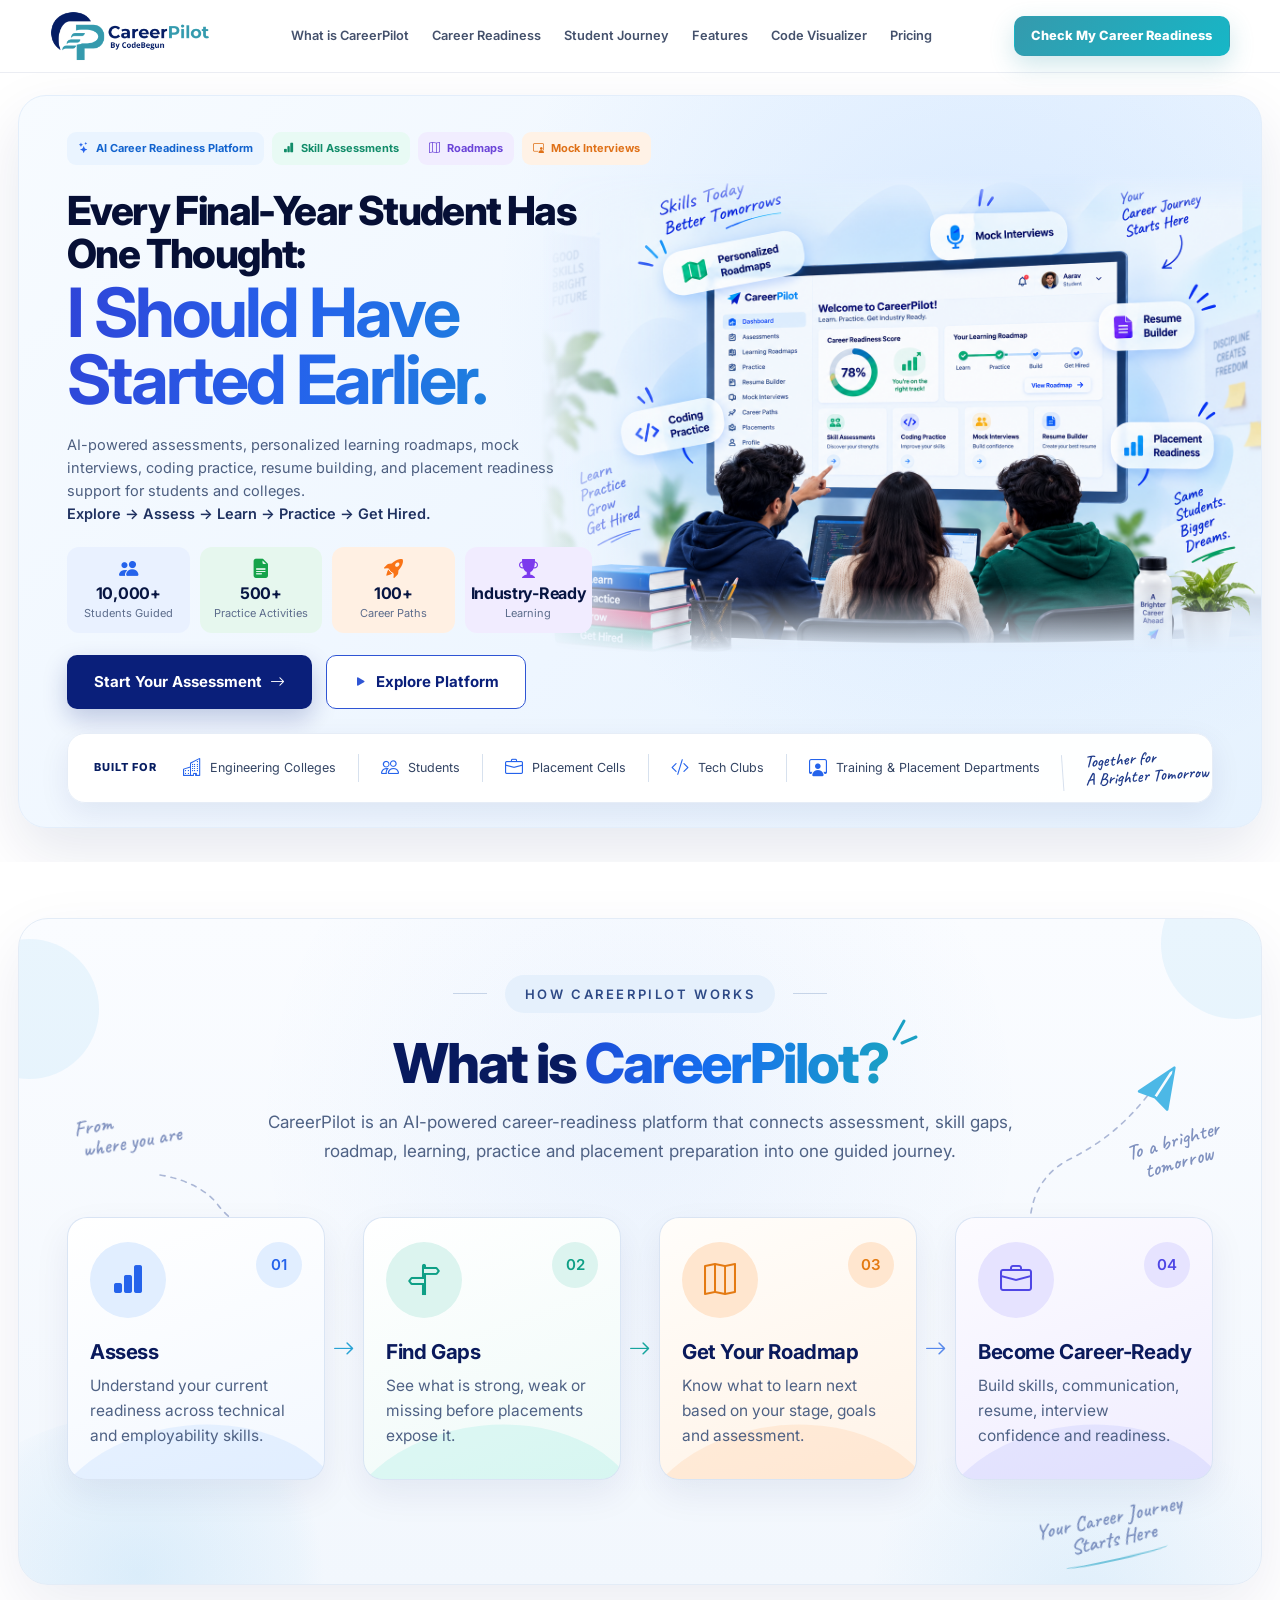
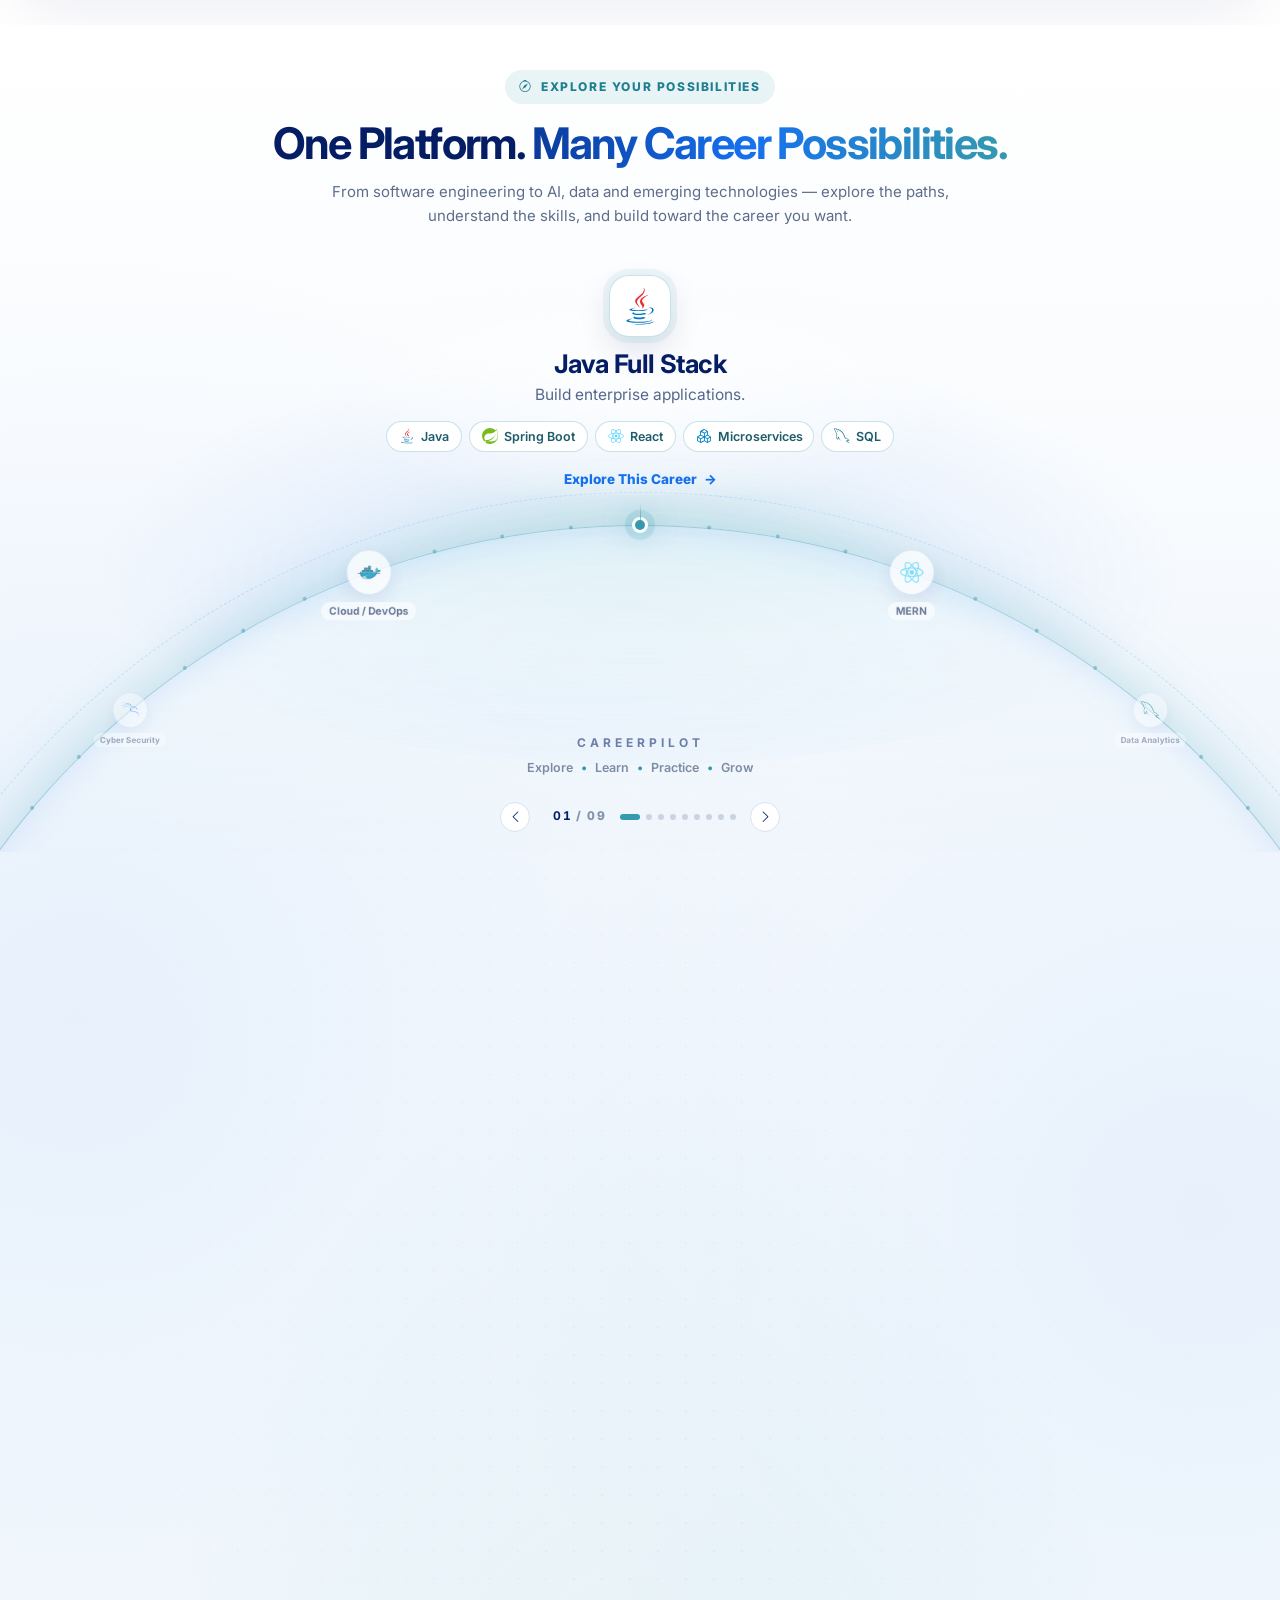
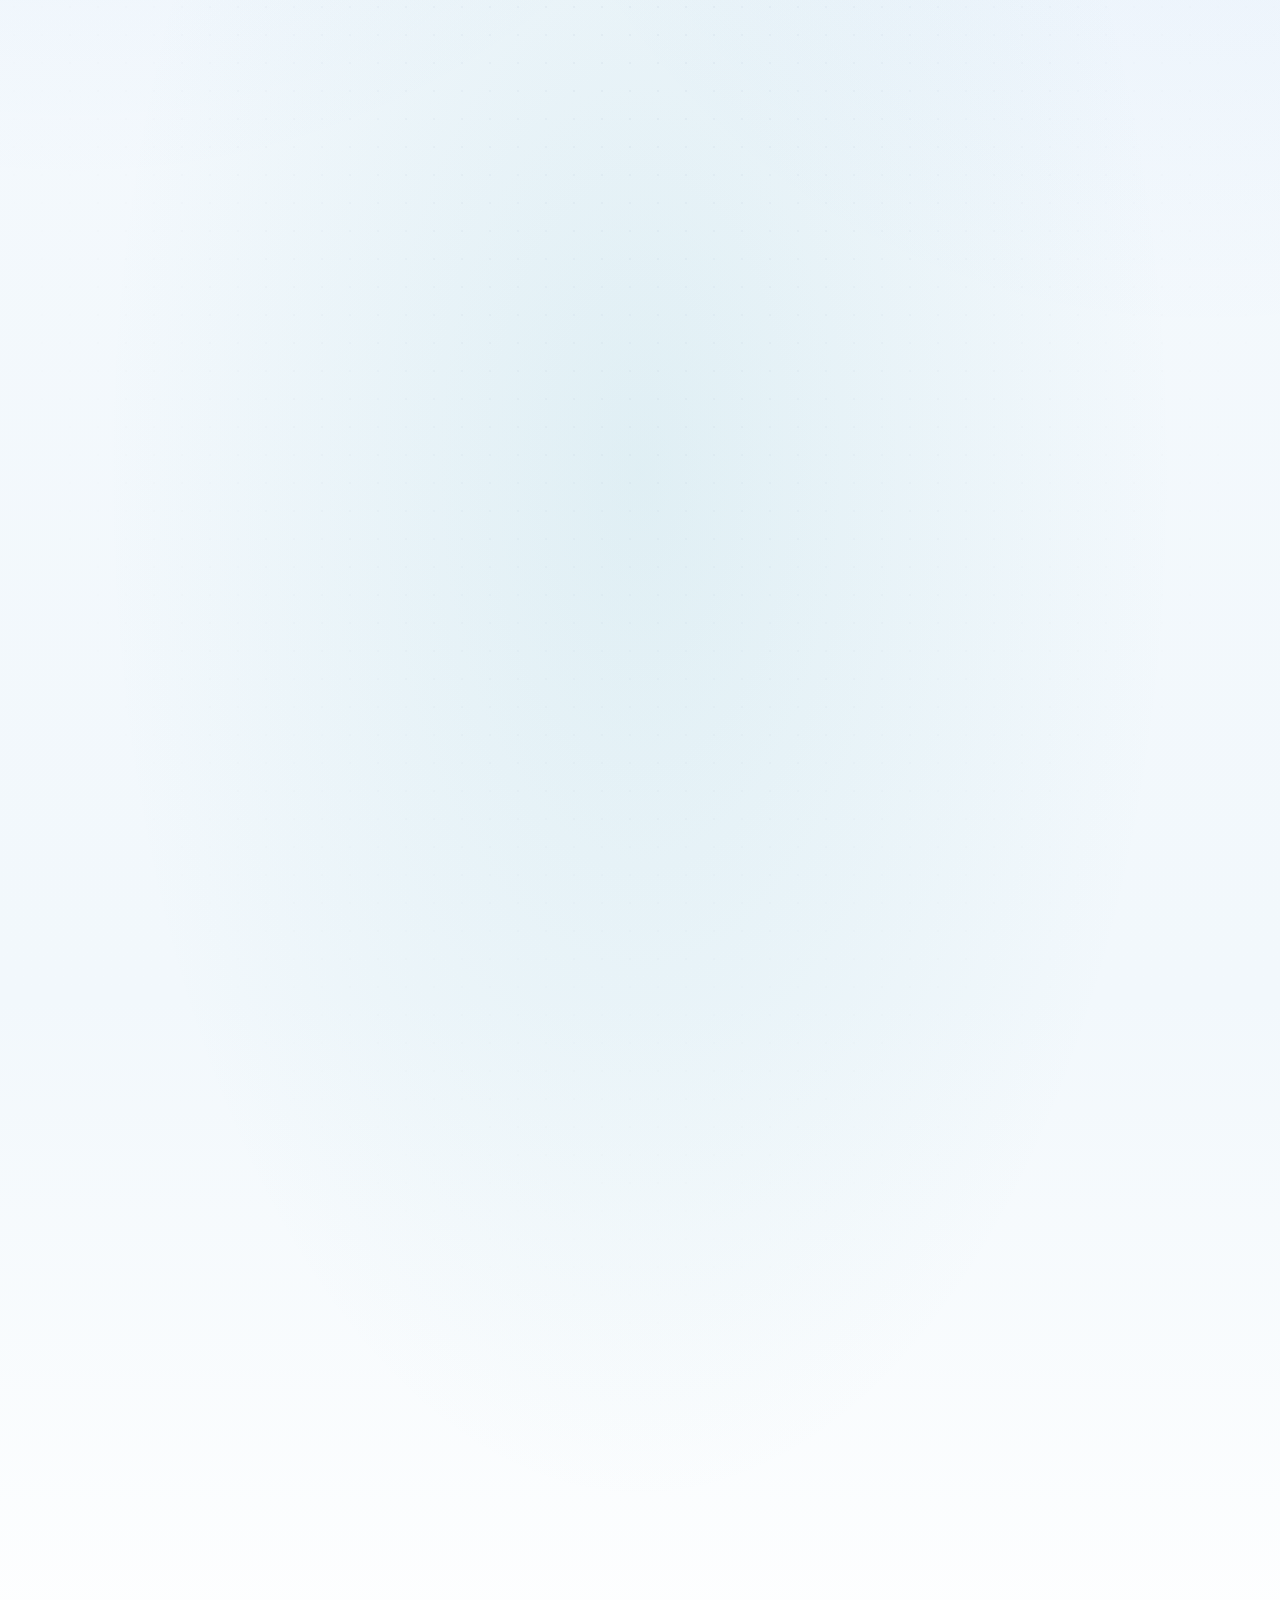
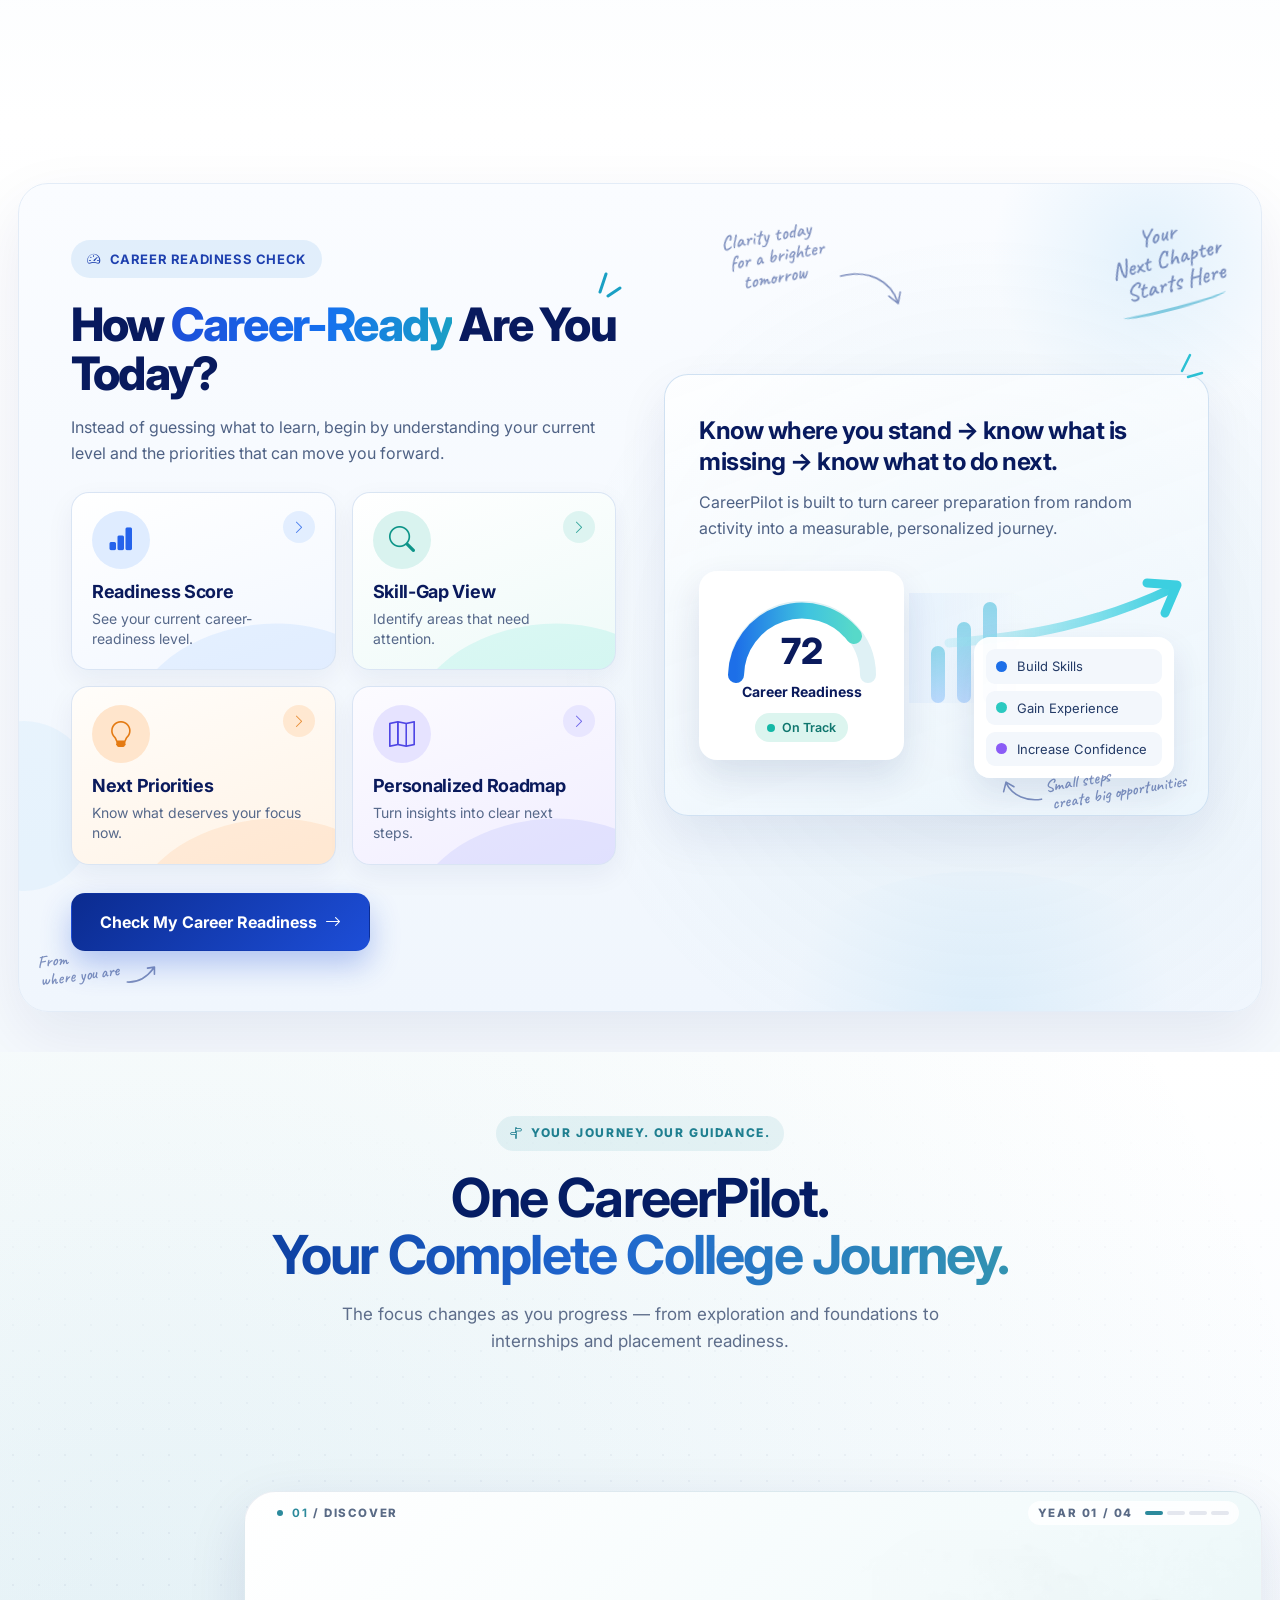
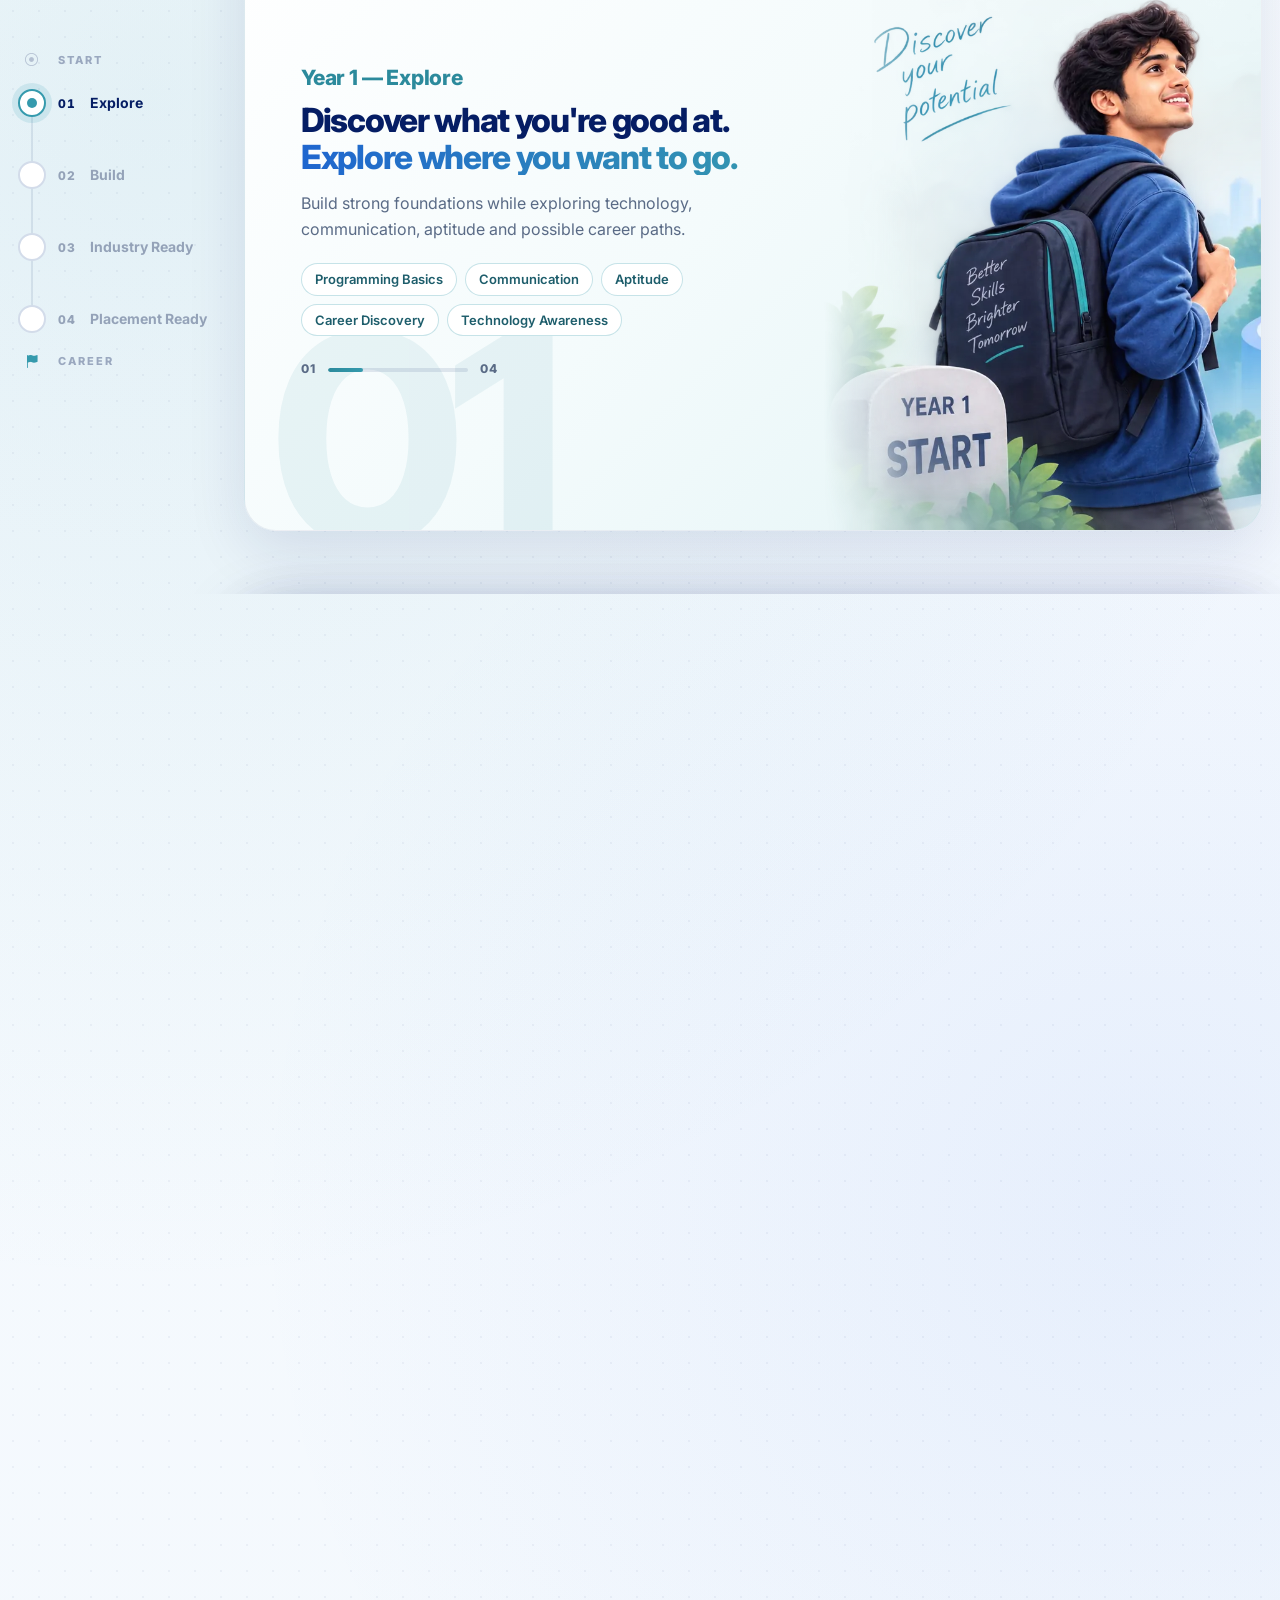
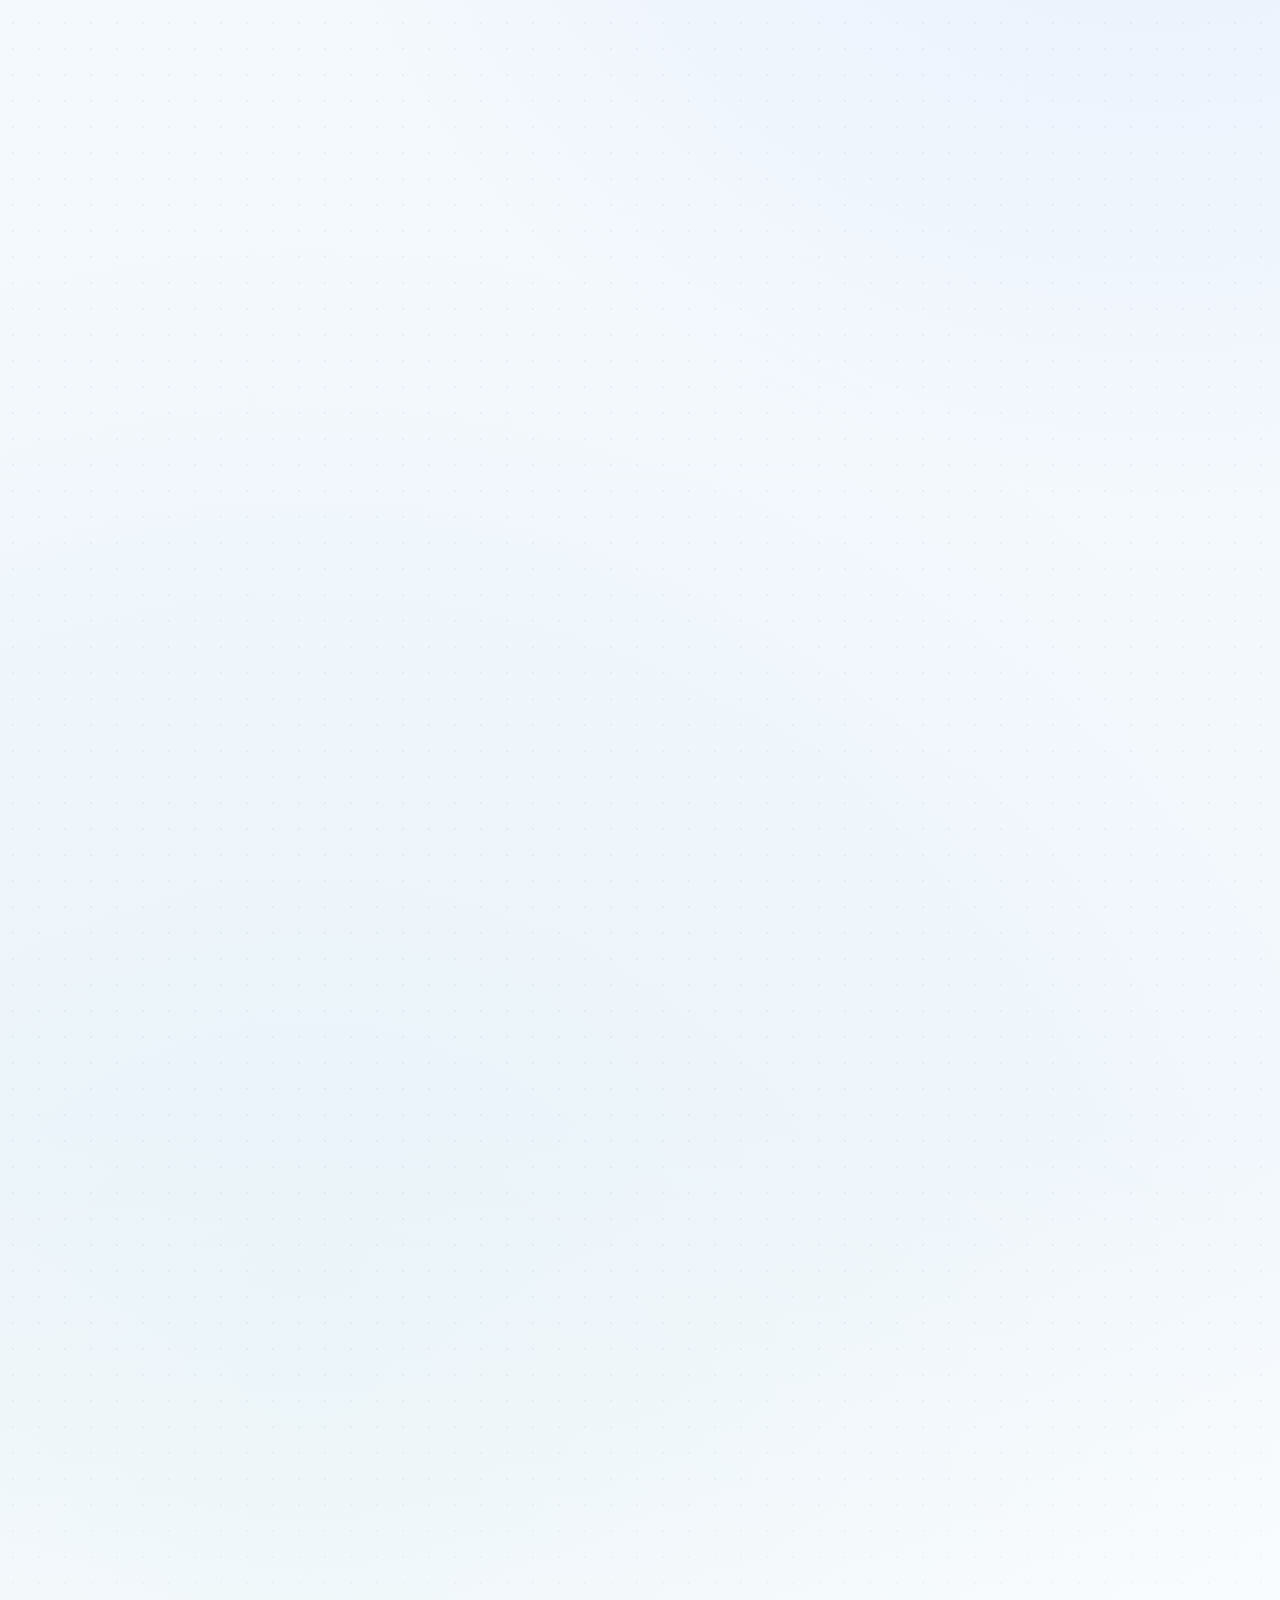
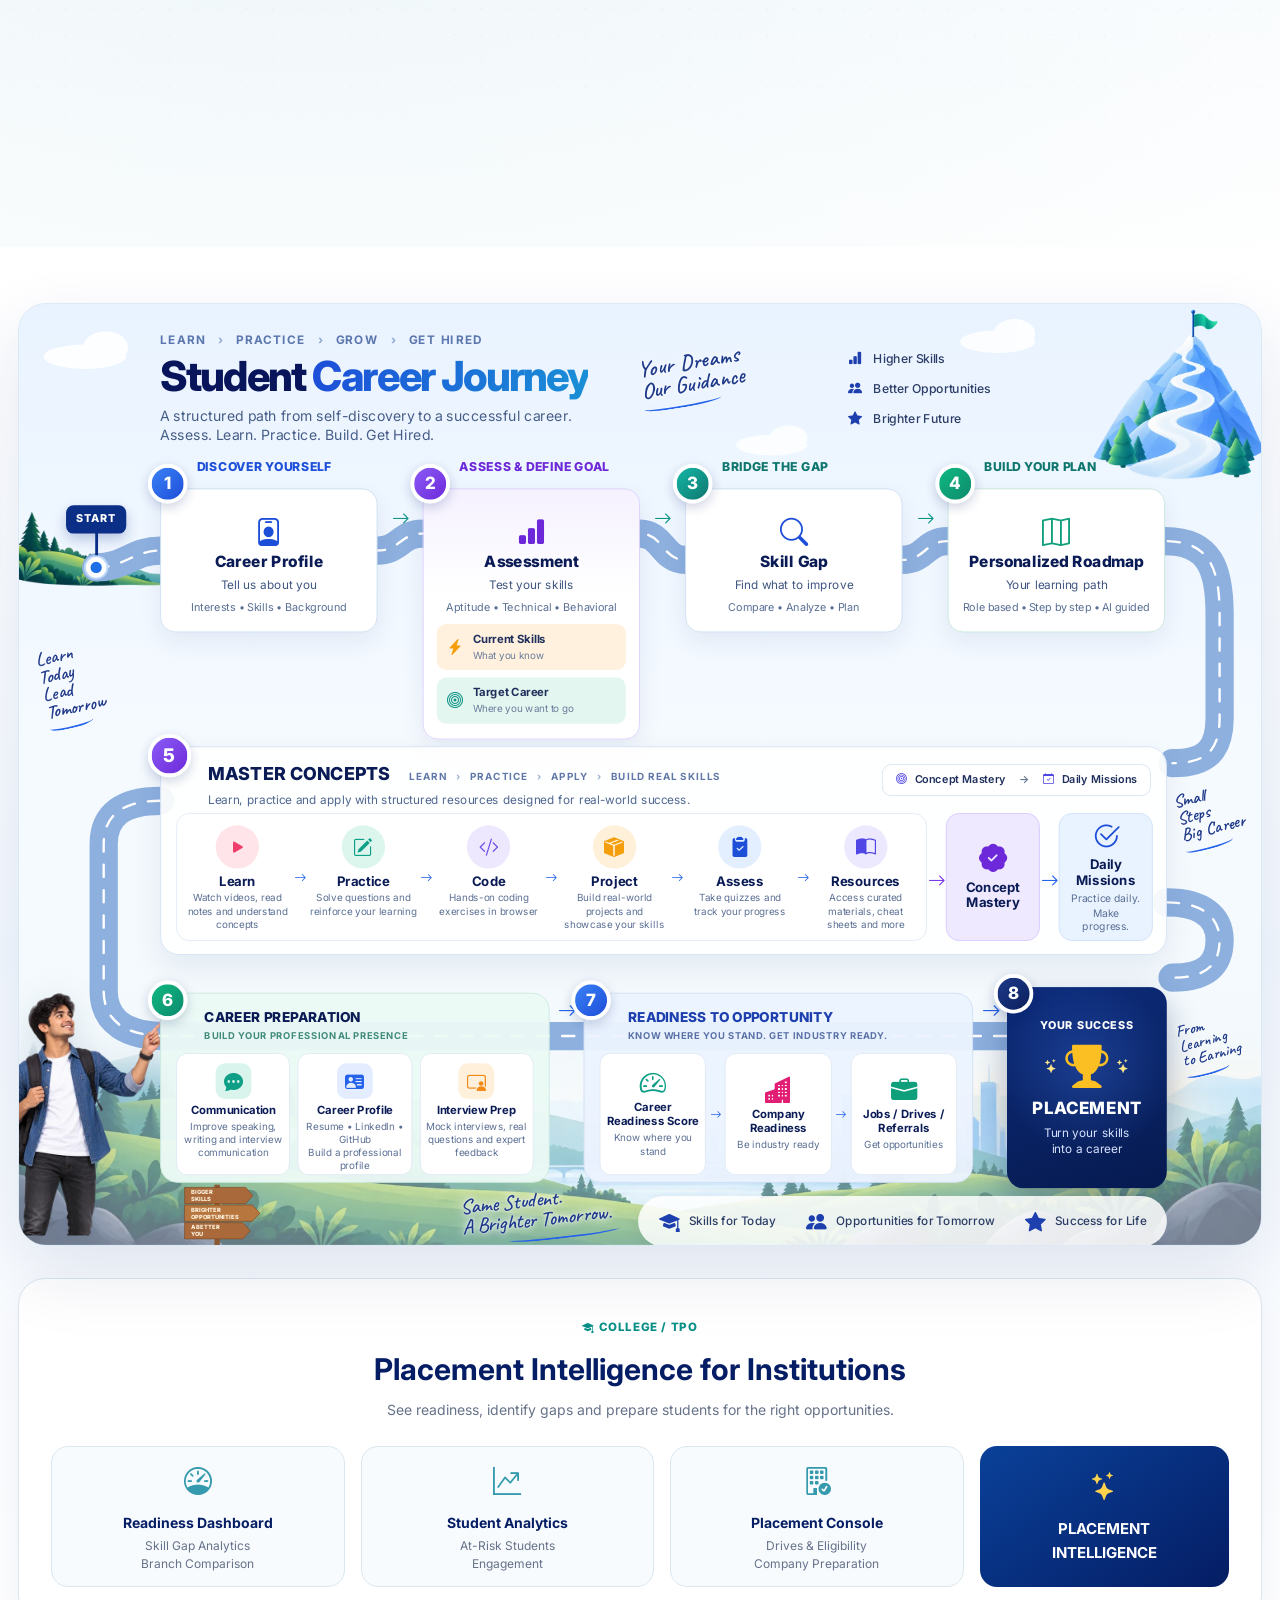
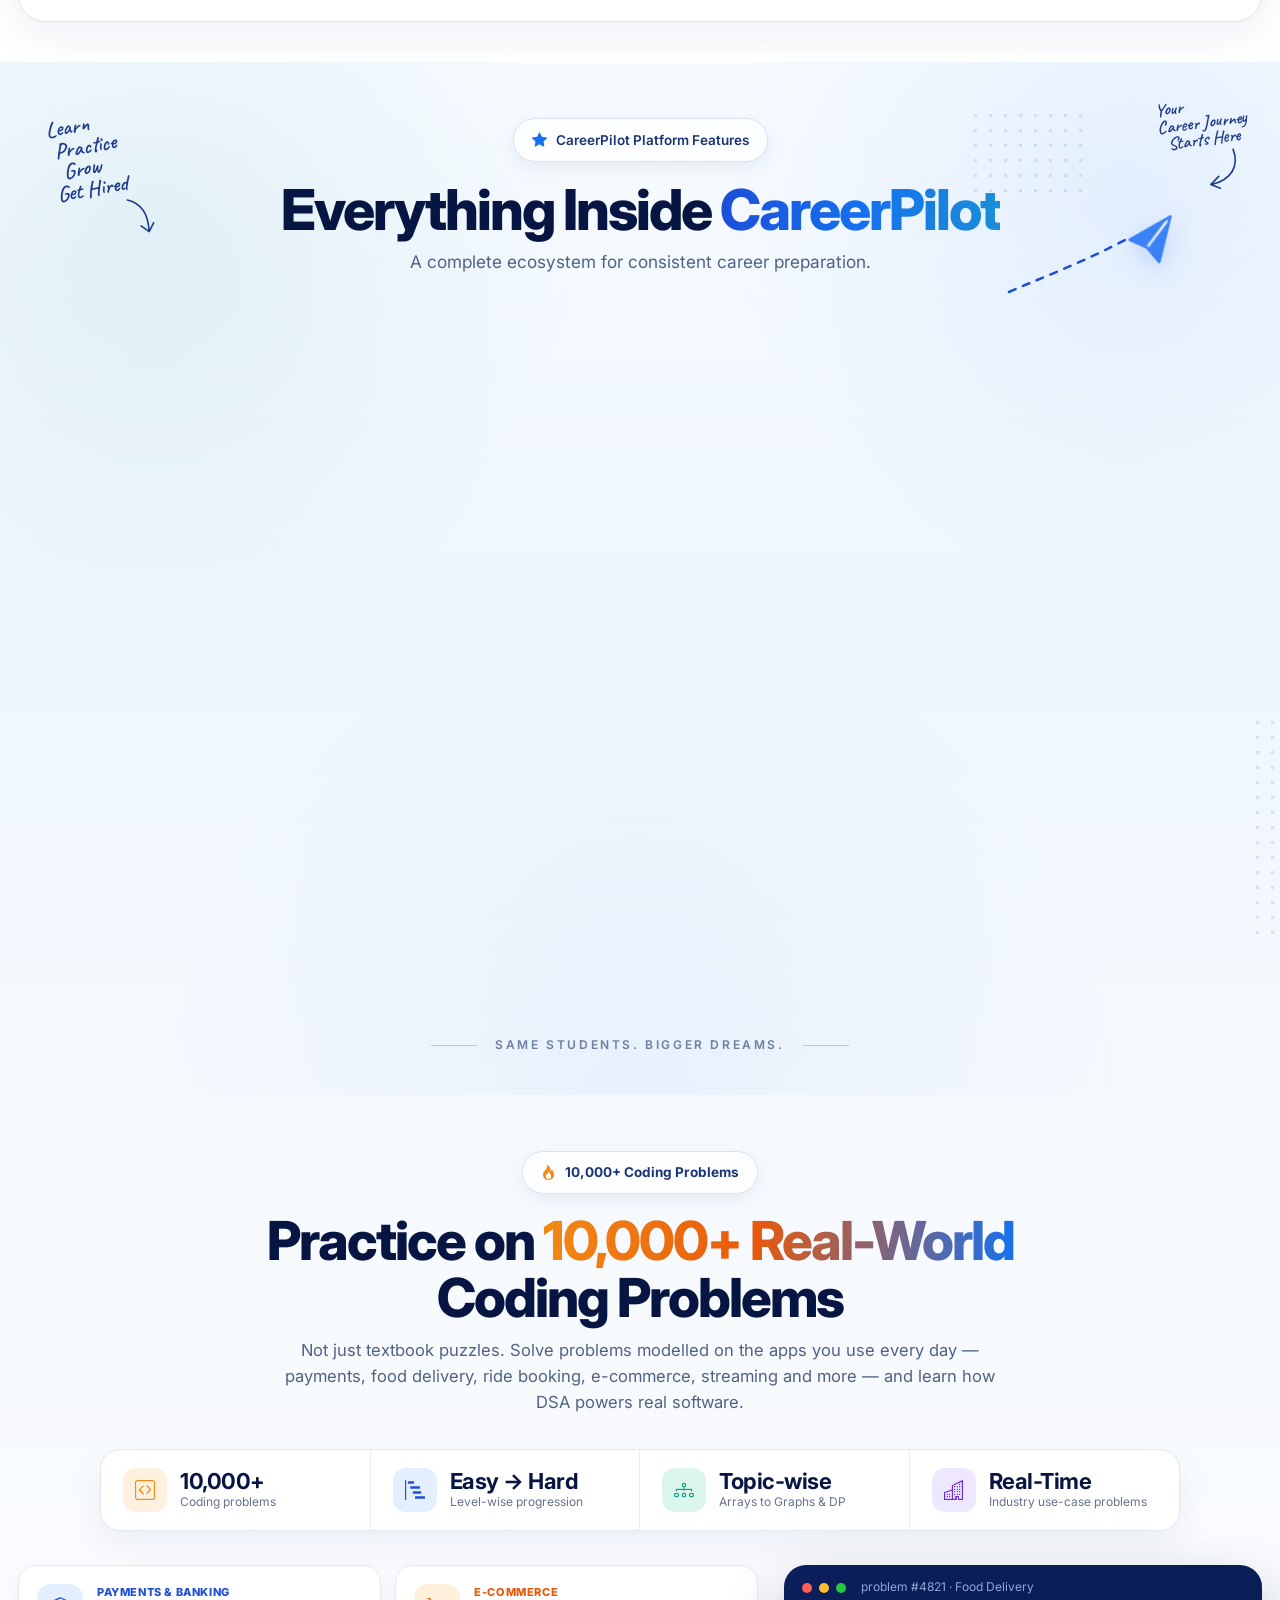
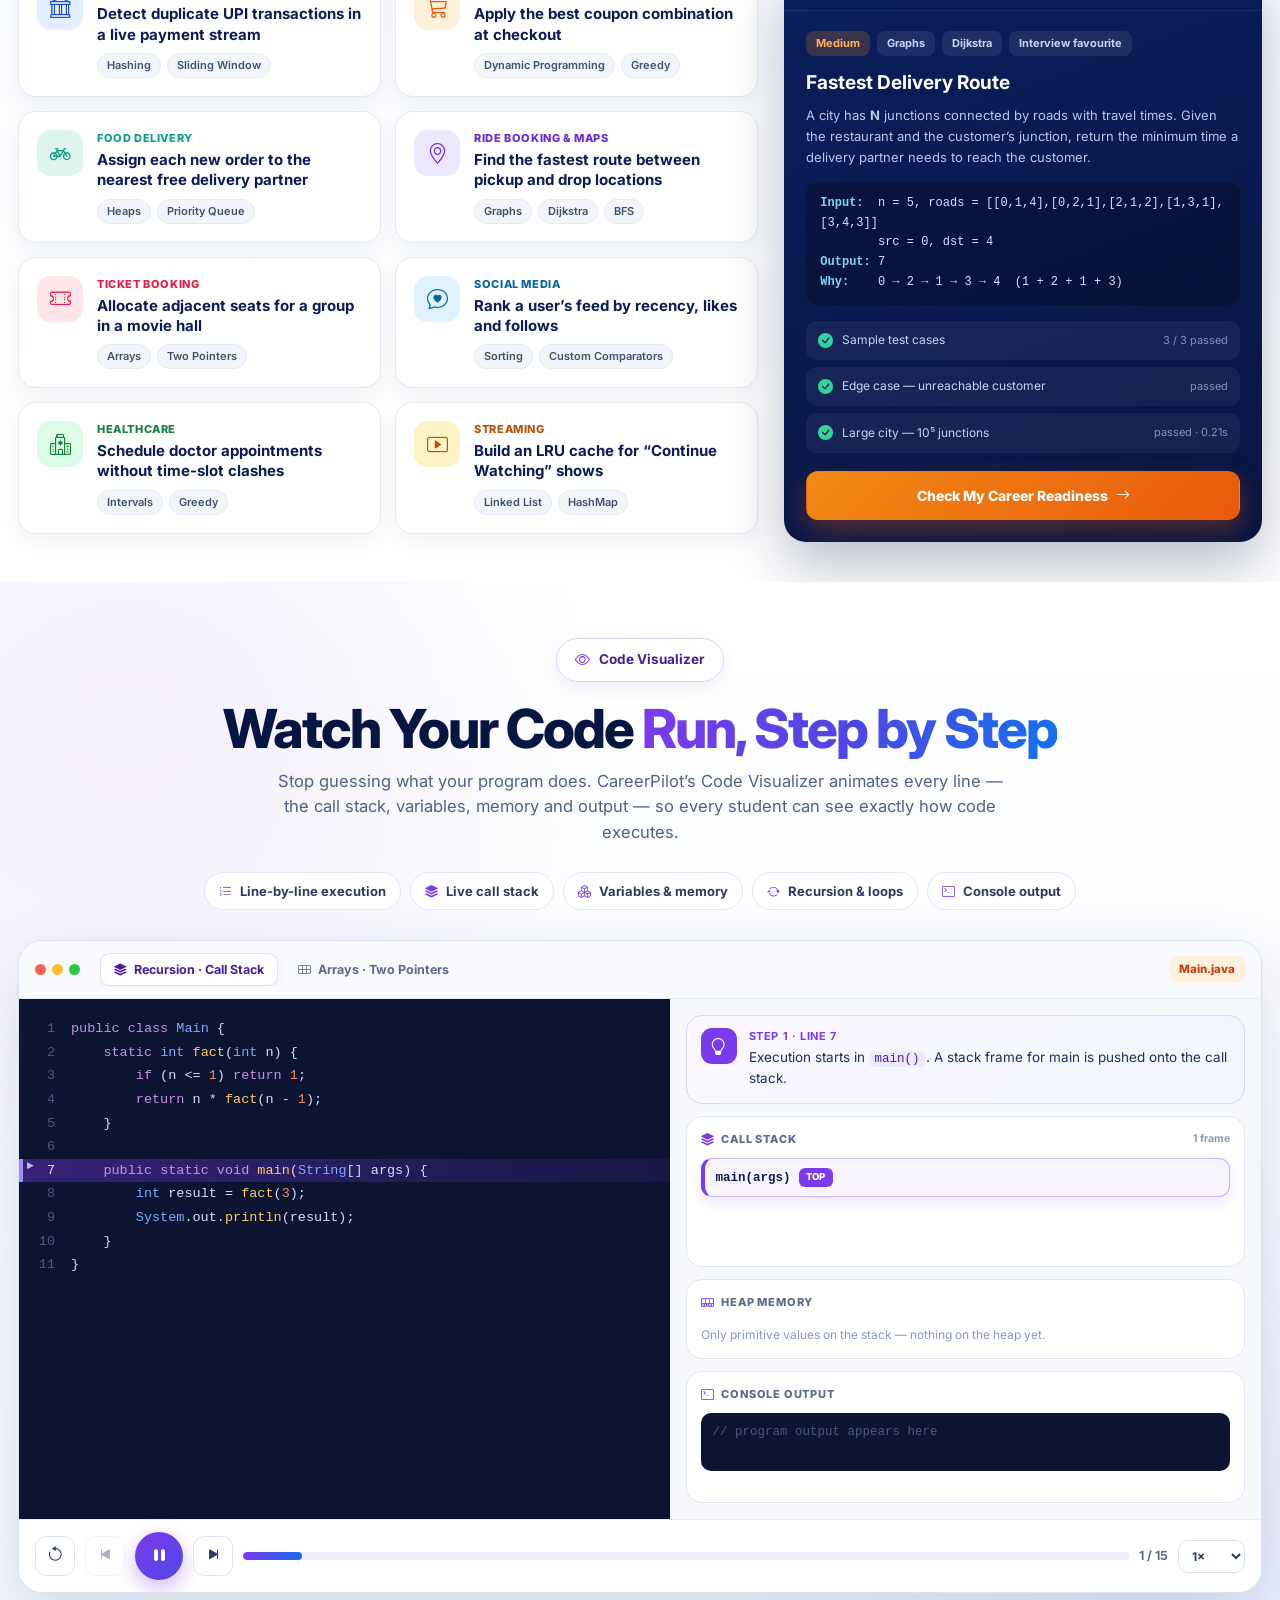
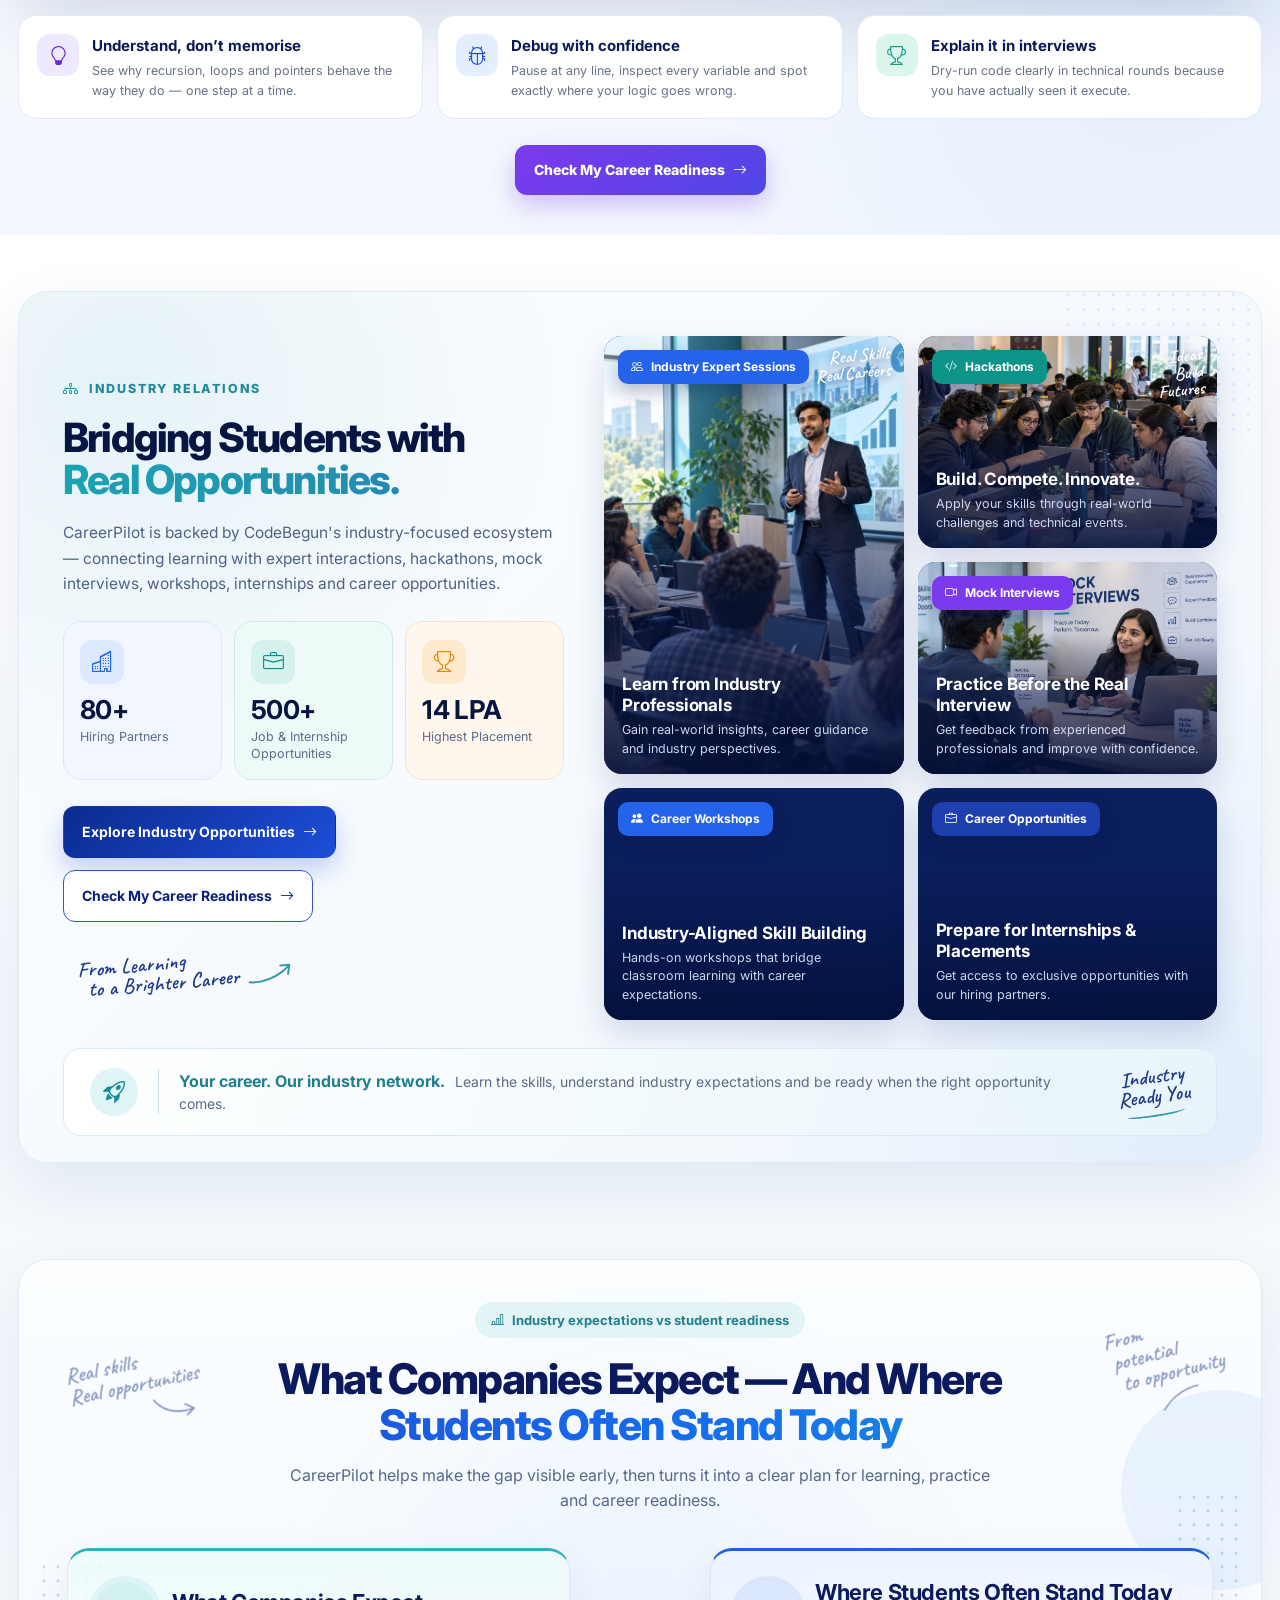
==== commit 1518cdc0: "Set pricing to 9,999 struck / 4,999 (50% off); fix mobile header wrap, clipped nav links, BUILT FOR " ====
--- a/index.html
+++ b/index.html
@@ -1,4 +1,4 @@
-<!doctype html><html lang="en"><head><meta charset="utf-8"><meta name="viewport" content="width=device-width,initial-scale=1"><title>CareerPilot by CodeBegun | Career Readiness, Roadmap & Placement Preparation</title><meta name="description" content="CareerPilot helps engineering and degree students assess career readiness, identify skill gaps, follow a personalized roadmap and prepare for internships and placements."><link rel="canonical" href="https://cbcareerpilot.com/"><script type="application/ld+json">{"@context":"https://schema.org","@graph":[{"@type":"Organization","@id":"https://cbcareerpilot.com/#org","name":"CareerPilot","alternateName":"CareerPilot by CodeBegun","url":"https://cbcareerpilot.com/","logo":"https://cbcareerpilot.com/assets/careerpilot-logo@2x.png","parentOrganization":{"@type":"Organization","name":"CodeBegun","url":"https://codebegun.com/"}},{"@type":"WebSite","@id":"https://cbcareerpilot.com/#website","url":"https://cbcareerpilot.com/","name":"CareerPilot","alternateName":"CareerPilot by CodeBegun","publisher":{"@id":"https://cbcareerpilot.com/#org"}}]}</script><meta property="og:title" content="CareerPilot by CodeBegun"><meta property="og:description" content="Know where you stand. Know what is missing. Know what to do next."><meta property="og:type" content="website"><meta property="og:url" content="https://cbcareerpilot.com/"><script async src="https://www.googletagmanager.com/gtag/js?id=G-Q78DVE5GDZ"></script><script>window.dataLayer=window.dataLayer||[];function gtag(){dataLayer.push(arguments)}gtag('js',new Date());gtag('config','G-Q78DVE5GDZ');</script><script>!function(f,b,e,v,n,t,s){if(f.fbq)return;n=f.fbq=function(){n.callMethod?n.callMethod.apply(n,arguments):n.queue.push(arguments)};if(!f._fbq)f._fbq=n;n.push=n;n.loaded=!0;n.version='2.0';n.queue=[];t=b.createElement(e);t.async=!0;t.src=v;s=b.getElementsByTagName(e)[0];s.parentNode.insertBefore(t,s)}(window,document,'script','https://connect.facebook.net/en_US/fbevents.js');fbq('init','1437911148228299');fbq('track','PageView');</script><link rel="stylesheet" href="https://cdn.jsdelivr.net/npm/bootstrap-icons@1.11.3/font/bootstrap-icons.min.css"><link rel="stylesheet" href="/assets/careerpilot.css?v=20261023-1"><link rel="stylesheet" href="/assets/college-journey.css?v=20261023-1"><link rel="stylesheet" href="/assets/career-horizon.css?v=20261023-1"><link rel="stylesheet" href="/assets/readiness-check.css?v=20261023-1"><link rel="stylesheet" href="/assets/what-is.css?v=20261023-1"><link rel="stylesheet" href="/assets/platform-features.css?v=20261023-1"><link rel="stylesheet" href="/assets/coding-problems.css?v=20261023-1"><link rel="stylesheet" href="/assets/code-visualizer.css?v=20261023-1"><link rel="stylesheet" href="https://fonts.googleapis.com/css2?family=Caveat:wght@600&display=swap"><style>.hero-v2{padding:22px 0 34px;background:#fff}.hero-v2>.container{width:min(1320px,calc(100% - 36px))}.hero-v2 .hero-v2-shell{position:relative;display:block;min-height:0;padding:36px 0 118px 48px;border:1px solid #e3eefb;border-radius:28px;background:radial-gradient(circle at 78% 30%,rgba(120,180,255,.20),transparent 45%),linear-gradient(135deg,#f7fbff 0%,#eef6ff 55%,#e6f2fe 100%);box-shadow:0 24px 60px rgba(5,29,100,.10);overflow:hidden}.hero-v2 .hero-v2-copy{position:relative;z-index:3;width:44%;padding:0}.hero-v2 .hero-v2-pills{gap:8px;flex-wrap:nowrap;margin-bottom:24px}.hero-v2 .hero-v2-pills span{padding:8px 11px;border-radius:9px;font-size:11px;font-weight:700;white-space:nowrap}.hero-v2 .hero-v2-pills span:nth-child(1) i{color:#2563eb}.hero-v2 h1{margin:0 0 16px;letter-spacing:-2px}.hero-v2 h1 small{font-size:40px;line-height:1.08;letter-spacing:-1.6px;margin-bottom:4px;color:#060f35}.hero-v2 h1 span{font-size:68px;line-height:.98;letter-spacing:-3px;padding-bottom:4px;background:linear-gradient(100deg,#2f45d8 0%,#2563eb 45%,#1a8fd6 100%);-webkit-background-clip:text;background-clip:text;color:transparent}.hero-v2 .hero-v2-copy>p{max-width:560px;margin:0;font-size:14.5px;line-height:1.6;color:#4d5f80}.hero-v2 .hero-v2-copy>p b{font-weight:600;color:#1f3160;white-space:nowrap}.hero-v2-stats{display:grid;grid-template-columns:repeat(4,1fr);gap:10px;margin:22px 0 0}.hero-v2-stats>div{padding:12px 6px 11px;border-radius:12px;text-align:center;background:#e9f1ff}.hero-v2-stats>div:nth-child(2){background:#e6f7ee}.hero-v2-stats>div:nth-child(3){background:#fff0e3}.hero-v2-stats>div:nth-child(4){background:#f1ecff}.hero-v2-stats i{display:block;font-size:19px;line-height:1;margin-bottom:5px;color:#2563eb}.hero-v2-stats>div:nth-child(2) i{color:#16a34a}.hero-v2-stats>div:nth-child(3) i{color:#f97316}.hero-v2-stats>div:nth-child(4) i{color:#7c3aed}.hero-v2-stats b{display:block;font-size:16px;line-height:1.2;color:#071542;letter-spacing:-.3px;white-space:nowrap}.hero-v2-stats span{display:block;margin-top:2px;font-size:11px;color:#5d6d8c}.hero-v2 .hero-ctas{margin-top:22px;gap:14px}.hero-v2 .hero-ctas .btn{min-width:0;padding:14px 26px;border-radius:10px;font-size:15px;font-weight:700}.hero-v2 .hero-ctas .btn-primary{background:#0a1f7a;box-shadow:0 10px 24px rgba(10,31,122,.22)}.hero-v2 .hero-ctas .btn-outline{min-width:200px;border:1.5px solid #2f55d4;background:#fff;color:#0a1f7a}.hero-v2 .hero-ctas .btn-outline i{color:#2f55d4}.hero-v2 .hero-v2-visual.hero-illustration{position:absolute;z-index:1;top:0;right:0;bottom:96px;width:58%;min-height:0;margin:0;display:flex;align-items:center;justify-content:flex-end;overflow:visible}.hero-v2 .hero-v2-visual.hero-illustration img{display:block;width:100%;height:auto;-webkit-mask-image:linear-gradient(90deg,transparent 0,#000 18%),linear-gradient(180deg,transparent 0,#000 8%,#000 86%,transparent 100%);-webkit-mask-composite:source-in;mask-image:linear-gradient(90deg,transparent 0,#000 18%),linear-gradient(180deg,transparent 0,#000 8%,#000 86%,transparent 100%);mask-composite:intersect}.hero-v2 .hero-v2-built{position:absolute;z-index:4;left:48px;right:48px;bottom:24px;display:flex;align-items:center;justify-content:flex-start;gap:0;padding:16px 26px;border:1px solid #e6edf7;border-radius:18px;background:rgba(255,255,255,.96);box-shadow:0 10px 30px rgba(5,29,100,.08);font-size:12.5px;color:#334463;white-space:nowrap}.hero-v2 .hero-v2-built>b{margin-right:26px;font-size:11px;font-weight:800;letter-spacing:1px;color:#071d62}.hero-v2 .hero-v2-built span{display:flex;align-items:center;gap:9px;padding:0 22px;border-left:1px solid #d7e1ee}.hero-v2 .hero-v2-built>b+span{padding-left:0;border-left:0}.hero-v2 .hero-v2-built span i{font-size:18px;color:#2563eb}.hero-v2 .hero-v2-built em{margin-left:auto;padding-left:22px;border-left:1px solid #d7e1ee;font-family:Caveat,'Segoe Print',cursive;font-style:normal;font-weight:600;font-size:17px;line-height:1.05;color:#1e3a8a;transform:rotate(-4deg);text-align:left}@media(max-width:1240px){.hero-v2 .hero-v2-copy{width:48%}.hero-v2 .hero-v2-pills{flex-wrap:wrap;gap:6px}.hero-v2 .hero-v2-pills span{padding:7px 9px;font-size:10px}.hero-v2-stats{gap:8px}.hero-v2-stats span{font-size:10px;white-space:nowrap}.hero-v2 h1 small{font-size:32px}.hero-v2 h1 span{font-size:54px}.hero-v2-stats b{font-size:14px}.hero-v2 .hero-ctas .btn{padding:13px 18px;font-size:14px}.hero-v2 .hero-ctas .btn-outline{min-width:0}.hero-v2 .hero-v2-visual.hero-illustration{width:55%}.hero-v2 .hero-v2-built{font-size:11.5px;padding:14px 18px}.hero-v2 .hero-v2-built span{padding:0 14px}.hero-v2 .hero-v2-built em{display:none}}@media(max-width:980px){.hero-v2 .hero-v2-shell{padding:30px 26px 26px}.hero-v2 .hero-v2-copy{width:auto}.hero-v2 .hero-v2-pills{flex-wrap:wrap}.hero-v2 .hero-v2-visual.hero-illustration{position:relative;inset:auto;width:auto;margin:24px -26px 0;display:block}.hero-v2 .hero-v2-visual.hero-illustration img{height:auto;-webkit-mask-image:none;mask-image:none}.hero-v2 .hero-v2-built{position:relative;left:auto;right:auto;bottom:auto;margin-top:16px;overflow-x:auto}}@media(max-width:640px){.hero-v2 .hero-v2-shell{padding:22px 16px 16px;border-radius:20px}.hero-v2 .hero-v2-pills span{font-size:10px;padding:7px 9px}.hero-v2 h1 small{font-size:27px;letter-spacing:-1px}.hero-v2 h1 span{font-size:44px;letter-spacing:-2px}.hero-v2 .hero-v2-copy>p{font-size:14px}.hero-v2-stats{grid-template-columns:repeat(2,1fr)}.hero-v2 .hero-ctas .btn{width:100%}.hero-v2 .hero-v2-visual.hero-illustration{margin:20px -16px 0}}</style></head><body data-page="home"><noscript><img height="1" width="1" style="display:none" src="https://www.facebook.com/tr?id=1437911148228299&ev=PageView&noscript=1" alt=""></noscript><header class="cb-nav"><div class="container cb-nav-inner"><a class="cb-brand" href="/"><img src="/assets/careerpilot-logo@2x.png" alt="CareerPilot by CodeBegun" width="560" height="174"></a><nav class="cb-links"><a href="#what">What is CareerPilot</a><a href="#assessment">Career Readiness</a><a href="#journey">Student Journey</a><a href="#inside">Features</a><a href="#code-visualizer">Code Visualizer</a><a href="#pricing">Pricing</a></nav><div class="cb-actions"><a class="btn btn-outline" data-track="login" data-location="header" href="https://platform.codebegun.com/careerpilot">Login</a><a class="btn btn-teal" data-track="readiness" data-location="header" href="https://platform.codebegun.com/careerpilot/join?tenant=codebegun">Check My Readiness</a></div><button class="menu-btn" aria-label="Menu"><i class="bi bi-list"></i></button></div></header><main><section class="hero hero-v2"><div class="container"><div class="hero-v2-shell"><div class="hero-v2-copy"><div class="hero-v2-pills"><span><i class="bi bi-stars"></i> AI Career Readiness Platform</span><span><i class="bi bi-bar-chart-fill"></i> Skill Assessments</span><span><i class="bi bi-map"></i> Roadmaps</span><span><i class="bi bi-person-video3"></i> Mock Interviews</span></div><h1><small>Every Final-Year Student Has One Thought:</small><span>I Should Have<br>Started Earlier.</span></h1><p>AI-powered assessments, personalized learning roadmaps, mock interviews, coding practice, resume building, and placement readiness support for students and colleges. <b>Explore &rarr; Assess &rarr; Learn &rarr; Practice &rarr; Get Hired.</b></p><div class="hero-v2-stats"><div><i class="bi bi-people-fill"></i><b>10,000+</b><span>Students Guided</span></div><div><i class="bi bi-file-earmark-text-fill"></i><b>500+</b><span>Practice Activities</span></div><div><i class="bi bi-rocket-takeoff-fill"></i><b>100+</b><span>Career Paths</span></div><div><i class="bi bi-trophy-fill"></i><b>Industry-Ready</b><span>Learning</span></div></div><div class="hero-ctas"><a class="btn btn-primary" data-track="readiness" data-location="hero" data-cta-keep href="https://platform.codebegun.com/careerpilot/join?tenant=codebegun">Start Your Assessment <i class="bi bi-arrow-right"></i></a><a class="btn btn-outline" href="#what"><i class="bi bi-play-fill"></i> Explore Platform</a></div></div><div class="hero-v2-visual hero-illustration"><img src="/assets/images/careerpilot-hero-students.png" alt="CareerPilot students using the career readiness platform with assessments, roadmaps, coding practice, mock interviews and placement readiness"></div><div class="hero-v2-built"><b>BUILT FOR</b><span><i class="bi bi-buildings"></i> Engineering Colleges</span><span><i class="bi bi-people"></i> Students</span><span><i class="bi bi-briefcase"></i> Placement Cells</span><span><i class="bi bi-code-slash"></i> Tech Clubs</span><span><i class="bi bi-person-workspace"></i> Training &amp; Placement Departments</span><em>Together for<br>A Brighter Tomorrow</em></div></div></div></section><section class="wi" id="what" aria-labelledby="wi-heading"><div class="wi-shell"><span class="wi-blob" aria-hidden="true"></span><span class="wi-blob wi-blob--r" aria-hidden="true"></span><span class="wi-note wi-note--from" aria-hidden="true">From<br>&nbsp;where you are</span><svg class="wi-trail wi-trail--l" viewBox="0 0 130 80" aria-hidden="true"><path d="M4 6C30 10 52 22 62 36C74 52 96 66 126 76"/></svg><i class="bi bi-send-fill wi-plane" aria-hidden="true"></i><svg class="wi-trail wi-trail--r" viewBox="0 0 140 150" aria-hidden="true"><path d="M8 146C6 110 20 84 48 70C80 54 104 34 126 6"/></svg><span class="wi-note wi-note--to" aria-hidden="true">To a brighter<br>tomorrow</span><div class="wi-head"><span class="wi-kicker"><span>HOW CAREERPILOT WORKS</span></span><h2 id="wi-heading">What is <span>CareerPilot?</span><svg viewBox="0 0 30 30" aria-hidden="true"><path d="M6 22L16 4M14 26L28 20"/></svg></h2><p>CareerPilot is an AI-powered career-readiness platform that connects assessment, skill gaps, roadmap, learning, practice and placement preparation into one guided journey.</p></div><ol class="wi-steps"><li class="wi-card wi-c1"><div class="wi-top"><span class="wi-icon"><i class="bi bi-bar-chart-fill" aria-hidden="true"></i></span><span class="wi-num" aria-hidden="true">01</span></div><h3>Assess</h3><p>Understand your current readiness across technical and employability skills.</p></li><li class="wi-arrow " aria-hidden="true"><i class="bi bi-arrow-right"></i></li><li class="wi-card wi-c2"><div class="wi-top"><span class="wi-icon"><i class="bi bi-signpost-split" aria-hidden="true"></i></span><span class="wi-num" aria-hidden="true">02</span></div><h3>Find Gaps</h3><p>See what is strong, weak or missing before placements expose it.</p></li><li class="wi-arrow wi-a2" aria-hidden="true"><i class="bi bi-arrow-right"></i></li><li class="wi-card wi-c3"><div class="wi-top"><span class="wi-icon"><i class="bi bi-map" aria-hidden="true"></i></span><span class="wi-num" aria-hidden="true">03</span></div><h3>Get Your Roadmap</h3><p>Know what to learn next based on your stage, goals and assessment.</p></li><li class="wi-arrow wi-a3" aria-hidden="true"><i class="bi bi-arrow-right"></i></li><li class="wi-card wi-c4"><div class="wi-top"><span class="wi-icon"><i class="bi bi-briefcase" aria-hidden="true"></i></span><span class="wi-num" aria-hidden="true">04</span></div><h3>Become Career-Ready</h3><p>Build skills, communication, resume, interview confidence and readiness.</p></li></ol><span class="wi-note wi-note--foot" aria-hidden="true">Your Career Journey<br>Starts Here</span></div></section><section class="ch" id="career-paths" data-career-horizon aria-labelledby="ch-heading"><div class="ch-bg" aria-hidden="true"></div><div class="ch-track"><div class="ch-sticky"><div class="container ch-head"><span class="ch-eyebrow"><i class="bi bi-compass" aria-hidden="true"></i> EXPLORE YOUR POSSIBILITIES</span><h2 id="ch-heading">One Platform. <span>Many Career Possibilities.</span></h2><p>From software engineering to AI, data and emerging technologies — explore the paths, understand the skills, and build toward the career you want.</p></div><ul class="ch-fallback"><li>Java Full Stack</li><li>MERN Full Stack</li><li>Data Analytics</li><li>Data Science</li><li>AI &amp; Machine Learning</li><li>Generative AI</li><li>Agentic AI</li><li>Cyber Security</li><li>Cloud &amp; DevOps</li></ul><div class="ch-horizon"></div></div></div></section><section class="rc" id="assessment" aria-labelledby="rc-heading"><div class="rc-shell"><span class="rc-blob" aria-hidden="true"></span><span class="rc-hand rc-hand--clarity" aria-hidden="true">Clarity today<br>&nbsp;for a brighter<br>&nbsp;&nbsp;&nbsp;tomorrow<svg viewBox="0 0 60 46"><path d="M2 6C30 4 50 18 54 42M46 34L54 43L58 32"/></svg></span><span class="rc-hand rc-hand--chapter" aria-hidden="true">Your<br>&nbsp;Next Chapter<br>&nbsp;&nbsp;Starts Here</span><div class="rc-grid"><div class="rc-copy"><span class="rc-kicker"><i class="bi bi-speedometer2" aria-hidden="true"></i> CAREER READINESS CHECK</span><h2 id="rc-heading">How <span>Career-Ready</span> Are You Today?<svg class="rc-spark" viewBox="0 0 30 30" aria-hidden="true"><path d="M8 22L14 4M16 26L28 18"/></svg></h2><p>Instead of guessing what to learn, begin by understanding your current level and the priorities that can move you forward.</p><ul class="rc-cards"><li class="rc-card rc-c1"><div class="rc-top"><span class="rc-icon"><i class="bi bi-bar-chart-fill" aria-hidden="true"></i></span><span class="rc-chev" aria-hidden="true"><i class="bi bi-chevron-right"></i></span></div><h3>Readiness Score</h3><p>See your current career-readiness level.</p></li><li class="rc-card rc-c2"><div class="rc-top"><span class="rc-icon"><i class="bi bi-search" aria-hidden="true"></i></span><span class="rc-chev" aria-hidden="true"><i class="bi bi-chevron-right"></i></span></div><h3>Skill-Gap View</h3><p>Identify areas that need attention.</p></li><li class="rc-card rc-c3"><div class="rc-top"><span class="rc-icon"><i class="bi bi-lightbulb" aria-hidden="true"></i></span><span class="rc-chev" aria-hidden="true"><i class="bi bi-chevron-right"></i></span></div><h3>Next Priorities</h3><p>Know what deserves your focus now.</p></li><li class="rc-card rc-c4"><div class="rc-top"><span class="rc-icon"><i class="bi bi-map" aria-hidden="true"></i></span><span class="rc-chev" aria-hidden="true"><i class="bi bi-chevron-right"></i></span></div><h3>Personalized Roadmap</h3><p>Turn insights into clear next steps.</p></li></ul><a class="btn rc-cta" data-track="readiness" data-location="assessment" href="https://platform.codebegun.com/careerpilot/join?tenant=codebegun">Check My Career Readiness <i class="bi bi-arrow-right"></i></a></div><div class="rc-panel"><h3>Know where you stand → know what is missing → know what to do next.</h3><p>CareerPilot is built to turn career preparation from random activity into a measurable, personalized journey.</p><div class="rc-viz" aria-hidden="true"><div class="rc-gauge"><svg viewBox="0 0 160 92"><defs><linearGradient id="rcG" x1="0" x2="1"><stop offset="0" stop-color="#1d6fe8"/><stop offset=".6" stop-color="#3fc3e0"/><stop offset="1" stop-color="#57d9c9"/></linearGradient></defs><path d="M14 84A66 66 0 0 1 146 84" stroke="#dff1f5"/><path d="M14 84A66 66 0 0 1 132 45" stroke="url(#rcG)"/></svg><div class="rc-score">72</div><b>Career Readiness</b><span class="rc-status">On Track</span></div><div class="rc-bars"><span></span><span></span><span></span></div><svg class="rc-trend" viewBox="0 0 260 90" preserveAspectRatio="none"><defs><linearGradient id="rcT" x1="0" x2="1"><stop offset="0" stop-color="#9be3ef" stop-opacity=".3"/><stop offset="1" stop-color="#3ccfe0"/></linearGradient></defs><path d="M0 80C80 74 150 60 222 26" stroke="url(#rcT)" stroke-width="9"/><path d="M198 20L228 22L216 50" stroke="#3ccfe0" stroke-width="9"/></svg><ul class="rc-list"><li style="--d:#1d6fe8">Build Skills</li><li style="--d:#2bc9c0">Gain Experience</li><li style="--d:#8b5cf6">Increase Confidence</li></ul></div><svg class="rc-spark2" viewBox="0 0 30 30" aria-hidden="true"><path d="M8 20L16 4M14 26L28 22"/></svg><span class="rc-hand rc-hand--small" aria-hidden="true"><svg viewBox="0 0 40 30"><path d="M38 26C24 26 10 18 6 4M2 12L6 3L13 9"/></svg>Small steps<br>&nbsp;create big opportunities</span></div></div><span class="rc-hand rc-hand--from" aria-hidden="true">From<br>where you are<svg viewBox="0 0 34 18"><path d="M2 14C12 16 22 12 30 4M24 3L31 3L30 10"/></svg></span></div></section><section class="cj" id="journey" data-college-journey aria-labelledby="cj-heading"><div class="cj-bg" aria-hidden="true"></div><div class="container cj-head"><span class="cj-eyebrow"><i class="bi bi-signpost-split" aria-hidden="true"></i> YOUR JOURNEY. OUR GUIDANCE.</span><h2 id="cj-heading">One CareerPilot.<span>Your Complete College Journey.</span></h2><p>The focus changes as you progress — from exploration and foundations to internships and placement readiness.</p></div><div class="cj-track"><div class="cj-sticky"><div class="cj-stage"><div class="cj-deck"><ol class="cj-fallback"><li><b>Year 1 — Explore</b><span>Build strong foundations while exploring technology, communication, aptitude and possible career paths.</span></li><li><b>Year 2 — Build</b><span>Strengthen programming, problem solving and DSA while building projects and understanding your career direction.</span></li><li><b>Year 3 — Industry Ready</b><span>Move beyond learning into projects, internships and a professional profile that represents your skills.</span></li><li><b>Year 4 — Placement Ready</b><span>Prepare for technical interviews, aptitude, HR rounds and applications while becoming ready for your target companies.</span></li></ol></div></div></div></div></section><section class="fx" id="inside" aria-labelledby="fx-heading"><div class="fx-shell"><div class="fx-note fx-note--left" aria-hidden="true">Learn<br>&nbsp;Practice<br>&nbsp;&nbsp;Grow<br>Get Hired<svg viewBox="0 0 30 40"><path d="M4 2C18 8 22 20 20 36M13 30L20 37L26 29"/></svg></div><div class="fx-note fx-note--right" aria-hidden="true">Your<br>Career Journey<br>&nbsp;&nbsp;Starts Here<svg viewBox="0 0 40 40"><path d="M34 2C38 20 28 32 8 34M16 27L7 34L16 39"/></svg></div><div class="fx-dots fx-dots--tr" aria-hidden="true"></div><div class="fx-plane" aria-hidden="true"><svg viewBox="0 0 170 90"><path d="M4 86C40 70 70 60 120 34"/></svg><i class="bi bi-send-fill"></i></div><div class="fx-head"><span class="fx-pill"><i class="bi bi-star-fill" aria-hidden="true"></i> CareerPilot Platform Features</span><h2 id="fx-heading">Everything Inside <span>CareerPilot</span></h2><p>A complete ecosystem for consistent career preparation.</p></div><div class="fx-grid"><article class="fx-card fx-daily fx-w9"><span class="fx-icon ic-blue"><i class="bi bi-bullseye" aria-hidden="true"></i><svg class="fx-spark" viewBox="0 0 22 18" aria-hidden="true"><path d="M3 12L8 4M12 14L20 10M11 7L17 2"/></svg></span><span class="fx-badge b-blue"><i class="bi bi-fire" aria-hidden="true"></i>Popular</span><h3>Daily Missions</h3><p>Clear daily actions from your roadmap.</p><a class="fx-link" href="https://platform.codebegun.com/careerpilot/join?tenant=codebegun" data-location="features-daily-missions">Stay Consistent <i class="bi bi-arrow-right" aria-hidden="true"></i></a><div class="fx-art" aria-hidden="true"><img src="/assets/images/feature-daily-missions.webp" alt="" width="640" height="444" loading="lazy" decoding="async"></div></article><article class="fx-card fx-dsa fx-w7"><span class="fx-icon ic-green"><i class="bi bi-code-slash" aria-hidden="true"></i></span><h3>DSA &amp; Coding</h3><p>Structured technical practice.</p><a class="fx-link" href="https://platform.codebegun.com/careerpilot/join?tenant=codebegun" data-location="features-dsa-coding">Sharpen Your Skills <i class="bi bi-arrow-right" aria-hidden="true"></i></a></article><article class="fx-card fx-apt fx-w8"><span class="fx-icon ic-orange"><i class="bi bi-calculator-fill" aria-hidden="true"></i><svg class="fx-spark" viewBox="0 0 22 18" aria-hidden="true"><path d="M3 12L8 4M12 14L20 10M11 7L17 2"/></svg></span><h3>Aptitude &amp; Reasoning</h3><p>Prepare for screening rounds.</p><a class="fx-link" href="https://platform.codebegun.com/careerpilot/join?tenant=codebegun" data-location="features-aptitude">Build Your Basics <i class="bi bi-arrow-right" aria-hidden="true"></i></a></article><article class="fx-card fx-comm fx-w7"><span class="fx-icon ic-purple"><i class="bi bi-chat-dots" aria-hidden="true"></i></span><h3>Communication Lab</h3><p>Improve confidence and explanation.</p><a class="fx-link" href="https://platform.codebegun.com/careerpilot/join?tenant=codebegun" data-location="features-communication">Speak with Confidence <i class="bi bi-arrow-right" aria-hidden="true"></i></a></article><article class="fx-card fx-resume fx-w7"><span class="fx-icon ic-teal"><i class="bi bi-person-badge" aria-hidden="true"></i></span><h3>Resume &amp; Career Profile</h3><p>Present your skills professionally.</p><a class="fx-link" href="https://platform.codebegun.com/careerpilot/join?tenant=codebegun" data-location="features-resume">Create Your Profile <i class="bi bi-arrow-right" aria-hidden="true"></i></a></article><article class="fx-card fx-mock fx-w10"><span class="fx-icon ic-purple"><i class="bi bi-mic-fill" aria-hidden="true"></i><svg class="fx-spark" viewBox="0 0 22 18" aria-hidden="true"><path d="M3 12L8 4M12 14L20 10M11 7L17 2"/></svg></span><span class="fx-badge b-purple"><i class="bi bi-award-fill" aria-hidden="true"></i>Placement Ready</span><h3>Mock Interviews</h3><p>Practice technical and HR rounds.</p><a class="fx-link" href="https://platform.codebegun.com/careerpilot/join?tenant=codebegun" data-location="features-mock-interviews">Be Interview Ready <i class="bi bi-arrow-right" aria-hidden="true"></i></a><div class="fx-art" aria-hidden="true"><img src="/assets/images/feature-mock-interviews.webp" alt="" width="640" height="461" loading="lazy" decoding="async"></div></article><article class="fx-card fx-mentor fx-w7"><span class="fx-icon ic-teal"><i class="bi bi-robot" aria-hidden="true"></i></span><span class="fx-badge b-blue"><i class="bi bi-lightning-charge-fill" aria-hidden="true"></i>AI Powered</span><h3>AI Career Mentor</h3><p>Guidance around your next steps.</p><a class="fx-link" href="https://platform.codebegun.com/careerpilot/join?tenant=codebegun" data-location="features-ai-mentor">Get Personalized Advice <i class="bi bi-arrow-right" aria-hidden="true"></i></a></article><article class="fx-card fx-contest fx-w7"><span class="fx-icon ic-gold"><i class="bi bi-trophy-fill" aria-hidden="true"></i></span><h3>Contests &amp; Challenges</h3><p>Benchmark yourself through practice.</p><a class="fx-link" href="https://platform.codebegun.com/careerpilot/join?tenant=codebegun" data-location="features-contests">Compete &amp; Grow <i class="bi bi-arrow-right" aria-hidden="true"></i></a></article><article class="fx-card fx-progress fx-w10"><span class="fx-icon ic-blue"><i class="bi bi-bar-chart-fill" aria-hidden="true"></i></span><span class="fx-badge b-green"><i class="bi bi-graph-up-arrow" aria-hidden="true"></i>Track Growth</span><h3>Progress Analytics</h3><p>Measure improvement over time.</p><a class="fx-link" href="https://platform.codebegun.com/careerpilot/join?tenant=codebegun" data-location="features-progress">See Your Progress <i class="bi bi-arrow-right" aria-hidden="true"></i></a><div class="fx-art" aria-hidden="true"><img src="/assets/images/feature-progress.webp" alt="" width="640" height="490" loading="lazy" decoding="async"></div></article></div><div class="fx-dots fx-dots--br" aria-hidden="true"></div><p class="fx-foot">SAME STUDENTS. BIGGER DREAMS.</p></div></section><section class="cpz" id="coding-problems" aria-labelledby="cpz-heading"><div class="cpz-shell"><div class="cpz-head"><span class="cpz-pill"><i class="bi bi-fire" aria-hidden="true"></i> 10,000+ Coding Problems</span><h2 id="cpz-heading">Practice on <span>10,000+ Real-World</span> Coding Problems</h2><p>Not just textbook puzzles. Solve problems modelled on the apps you use every day — payments, food delivery, ride booking, e-commerce, streaming and more — and learn how DSA powers real software.</p></div><div class="cpz-stats"><div class="cpz-stat"><i class="bi bi-code-square" aria-hidden="true"></i><div><b>10,000+</b><span>Coding problems</span></div></div><div class="cpz-stat"><i class="bi bi-bar-chart-steps" aria-hidden="true"></i><div><b>Easy → Hard</b><span>Level-wise progression</span></div></div><div class="cpz-stat"><i class="bi bi-diagram-3" aria-hidden="true"></i><div><b>Topic-wise</b><span>Arrays to Graphs &amp; DP</span></div></div><div class="cpz-stat"><i class="bi bi-buildings" aria-hidden="true"></i><div><b>Real-Time</b><span>Industry use-case problems</span></div></div></div><div class="cpz-body"><ul class="cpz-grid"><li class="cpz-card" style="--cz-bg:#e3efff;--cz-fg:#1d4ed8"><i class="bi bi-bank" aria-hidden="true"></i><div><small>Payments &amp; Banking</small><h3>Detect duplicate UPI transactions in a live payment stream</h3><div class="cpz-tags"><span>Hashing</span><span>Sliding Window</span></div></div></li><li class="cpz-card" style="--cz-bg:#fff0dc;--cz-fg:#e8590c"><i class="bi bi-cart3" aria-hidden="true"></i><div><small>E-Commerce</small><h3>Apply the best coupon combination at checkout</h3><div class="cpz-tags"><span>Dynamic Programming</span><span>Greedy</span></div></div></li><li class="cpz-card" style="--cz-bg:#dcf6ee;--cz-fg:#0f9f86"><i class="bi bi-bicycle" aria-hidden="true"></i><div><small>Food Delivery</small><h3>Assign each new order to the nearest free delivery partner</h3><div class="cpz-tags"><span>Heaps</span><span>Priority Queue</span></div></div></li><li class="cpz-card" style="--cz-bg:#eee8ff;--cz-fg:#6d28d9"><i class="bi bi-geo-alt" aria-hidden="true"></i><div><small>Ride Booking &amp; Maps</small><h3>Find the fastest route between pickup and drop locations</h3><div class="cpz-tags"><span>Graphs</span><span>Dijkstra</span><span>BFS</span></div></div></li><li class="cpz-card" style="--cz-bg:#ffe4ea;--cz-fg:#e11d48"><i class="bi bi-ticket-perforated" aria-hidden="true"></i><div><small>Ticket Booking</small><h3>Allocate adjacent seats for a group in a movie hall</h3><div class="cpz-tags"><span>Arrays</span><span>Two Pointers</span></div></div></li><li class="cpz-card" style="--cz-bg:#e0f2fe;--cz-fg:#0369a1"><i class="bi bi-chat-heart" aria-hidden="true"></i><div><small>Social Media</small><h3>Rank a user’s feed by recency, likes and follows</h3><div class="cpz-tags"><span>Sorting</span><span>Custom Comparators</span></div></div></li><li class="cpz-card" style="--cz-bg:#dcfce7;--cz-fg:#15803d"><i class="bi bi-hospital" aria-hidden="true"></i><div><small>Healthcare</small><h3>Schedule doctor appointments without time-slot clashes</h3><div class="cpz-tags"><span>Intervals</span><span>Greedy</span></div></div></li><li class="cpz-card" style="--cz-bg:#fef3c7;--cz-fg:#b45309"><i class="bi bi-play-btn" aria-hidden="true"></i><div><small>Streaming</small><h3>Build an LRU cache for “Continue Watching” shows</h3><div class="cpz-tags"><span>Linked List</span><span>HashMap</span></div></div></li></ul><aside class="cpz-sample" aria-label="Sample real-world problem"><div class="cpz-sample-top" aria-hidden="true"><i></i><i></i><i></i>problem #4821 · Food Delivery</div><div class="cpz-sample-body"><div class="cpz-meta"><span class="lvl">Medium</span><span>Graphs</span><span>Dijkstra</span><span>Interview favourite</span></div><h3>Fastest Delivery Route</h3><p>A city has <b>N</b> junctions connected by roads with travel times. Given the restaurant and the customer’s junction, return the minimum time a delivery partner needs to reach the customer.</p><div class="cpz-io"><b>Input:</b>  n = 5, roads = [[0,1,4],[0,2,1],[2,1,2],[1,3,1],[3,4,3]]
+<!doctype html><html lang="en"><head><meta charset="utf-8"><meta name="viewport" content="width=device-width,initial-scale=1"><title>CareerPilot by CodeBegun | Career Readiness, Roadmap & Placement Preparation</title><meta name="description" content="CareerPilot helps engineering and degree students assess career readiness, identify skill gaps, follow a personalized roadmap and prepare for internships and placements."><link rel="canonical" href="https://cbcareerpilot.com/"><script type="application/ld+json">{"@context":"https://schema.org","@graph":[{"@type":"Organization","@id":"https://cbcareerpilot.com/#org","name":"CareerPilot","alternateName":"CareerPilot by CodeBegun","url":"https://cbcareerpilot.com/","logo":"https://cbcareerpilot.com/assets/careerpilot-logo@2x.png","parentOrganization":{"@type":"Organization","name":"CodeBegun","url":"https://codebegun.com/"}},{"@type":"WebSite","@id":"https://cbcareerpilot.com/#website","url":"https://cbcareerpilot.com/","name":"CareerPilot","alternateName":"CareerPilot by CodeBegun","publisher":{"@id":"https://cbcareerpilot.com/#org"}}]}</script><meta property="og:title" content="CareerPilot by CodeBegun"><meta property="og:description" content="Know where you stand. Know what is missing. Know what to do next."><meta property="og:type" content="website"><meta property="og:url" content="https://cbcareerpilot.com/"><script async src="https://www.googletagmanager.com/gtag/js?id=G-Q78DVE5GDZ"></script><script>window.dataLayer=window.dataLayer||[];function gtag(){dataLayer.push(arguments)}gtag('js',new Date());gtag('config','G-Q78DVE5GDZ');</script><script>!function(f,b,e,v,n,t,s){if(f.fbq)return;n=f.fbq=function(){n.callMethod?n.callMethod.apply(n,arguments):n.queue.push(arguments)};if(!f._fbq)f._fbq=n;n.push=n;n.loaded=!0;n.version='2.0';n.queue=[];t=b.createElement(e);t.async=!0;t.src=v;s=b.getElementsByTagName(e)[0];s.parentNode.insertBefore(t,s)}(window,document,'script','https://connect.facebook.net/en_US/fbevents.js');fbq('init','1437911148228299');fbq('track','PageView');</script><link rel="stylesheet" href="https://cdn.jsdelivr.net/npm/bootstrap-icons@1.11.3/font/bootstrap-icons.min.css"><link rel="stylesheet" href="/assets/careerpilot.css?v=20261024-1"><link rel="stylesheet" href="/assets/college-journey.css?v=20261023-1"><link rel="stylesheet" href="/assets/career-horizon.css?v=20261023-1"><link rel="stylesheet" href="/assets/readiness-check.css?v=20261023-1"><link rel="stylesheet" href="/assets/what-is.css?v=20261023-1"><link rel="stylesheet" href="/assets/platform-features.css?v=20261023-1"><link rel="stylesheet" href="/assets/coding-problems.css?v=20261023-1"><link rel="stylesheet" href="/assets/code-visualizer.css?v=20261023-1"><link rel="stylesheet" href="https://fonts.googleapis.com/css2?family=Caveat:wght@600&display=swap"><style>.hero-v2{padding:22px 0 34px;background:#fff}.hero-v2>.container{width:min(1320px,calc(100% - 36px))}.hero-v2 .hero-v2-shell{position:relative;display:block;min-height:0;padding:36px 0 118px 48px;border:1px solid #e3eefb;border-radius:28px;background:radial-gradient(circle at 78% 30%,rgba(120,180,255,.20),transparent 45%),linear-gradient(135deg,#f7fbff 0%,#eef6ff 55%,#e6f2fe 100%);box-shadow:0 24px 60px rgba(5,29,100,.10);overflow:hidden}.hero-v2 .hero-v2-copy{position:relative;z-index:3;width:44%;padding:0}.hero-v2 .hero-v2-pills{gap:8px;flex-wrap:nowrap;margin-bottom:24px}.hero-v2 .hero-v2-pills span{padding:8px 11px;border-radius:9px;font-size:11px;font-weight:700;white-space:nowrap}.hero-v2 .hero-v2-pills span:nth-child(1) i{color:#2563eb}.hero-v2 h1{margin:0 0 16px;letter-spacing:-2px}.hero-v2 h1 small{font-size:40px;line-height:1.08;letter-spacing:-1.6px;margin-bottom:4px;color:#060f35}.hero-v2 h1 span{font-size:68px;line-height:.98;letter-spacing:-3px;padding-bottom:4px;background:linear-gradient(100deg,#2f45d8 0%,#2563eb 45%,#1a8fd6 100%);-webkit-background-clip:text;background-clip:text;color:transparent}.hero-v2 .hero-v2-copy>p{max-width:560px;margin:0;font-size:14.5px;line-height:1.6;color:#4d5f80}.hero-v2 .hero-v2-copy>p b{font-weight:600;color:#1f3160;white-space:nowrap}.hero-v2-stats{display:grid;grid-template-columns:repeat(4,1fr);gap:10px;margin:22px 0 0}.hero-v2-stats>div{padding:12px 6px 11px;border-radius:12px;text-align:center;background:#e9f1ff}.hero-v2-stats>div:nth-child(2){background:#e6f7ee}.hero-v2-stats>div:nth-child(3){background:#fff0e3}.hero-v2-stats>div:nth-child(4){background:#f1ecff}.hero-v2-stats i{display:block;font-size:19px;line-height:1;margin-bottom:5px;color:#2563eb}.hero-v2-stats>div:nth-child(2) i{color:#16a34a}.hero-v2-stats>div:nth-child(3) i{color:#f97316}.hero-v2-stats>div:nth-child(4) i{color:#7c3aed}.hero-v2-stats b{display:block;font-size:16px;line-height:1.2;color:#071542;letter-spacing:-.3px;white-space:nowrap}.hero-v2-stats span{display:block;margin-top:2px;font-size:11px;color:#5d6d8c}.hero-v2 .hero-ctas{margin-top:22px;gap:14px}.hero-v2 .hero-ctas .btn{min-width:0;padding:14px 26px;border-radius:10px;font-size:15px;font-weight:700}.hero-v2 .hero-ctas .btn-primary{background:#0a1f7a;box-shadow:0 10px 24px rgba(10,31,122,.22)}.hero-v2 .hero-ctas .btn-outline{min-width:200px;border:1.5px solid #2f55d4;background:#fff;color:#0a1f7a}.hero-v2 .hero-ctas .btn-outline i{color:#2f55d4}.hero-v2 .hero-v2-visual.hero-illustration{position:absolute;z-index:1;top:0;right:0;bottom:96px;width:58%;min-height:0;margin:0;display:flex;align-items:center;justify-content:flex-end;overflow:visible}.hero-v2 .hero-v2-visual.hero-illustration img{display:block;width:100%;height:auto;-webkit-mask-image:linear-gradient(90deg,transparent 0,#000 18%),linear-gradient(180deg,transparent 0,#000 8%,#000 86%,transparent 100%);-webkit-mask-composite:source-in;mask-image:linear-gradient(90deg,transparent 0,#000 18%),linear-gradient(180deg,transparent 0,#000 8%,#000 86%,transparent 100%);mask-composite:intersect}.hero-v2 .hero-v2-built{position:absolute;z-index:4;left:48px;right:48px;bottom:24px;display:flex;align-items:center;justify-content:flex-start;gap:0;padding:16px 26px;border:1px solid #e6edf7;border-radius:18px;background:rgba(255,255,255,.96);box-shadow:0 10px 30px rgba(5,29,100,.08);font-size:12.5px;color:#334463;white-space:nowrap}.hero-v2 .hero-v2-built>b{margin-right:26px;font-size:11px;font-weight:800;letter-spacing:1px;color:#071d62}.hero-v2 .hero-v2-built span{display:flex;align-items:center;gap:9px;padding:0 22px;border-left:1px solid #d7e1ee}.hero-v2 .hero-v2-built>b+span{padding-left:0;border-left:0}.hero-v2 .hero-v2-built span i{font-size:18px;color:#2563eb}.hero-v2 .hero-v2-built em{margin-left:auto;padding-left:22px;border-left:1px solid #d7e1ee;font-family:Caveat,'Segoe Print',cursive;font-style:normal;font-weight:600;font-size:17px;line-height:1.05;color:#1e3a8a;transform:rotate(-4deg);text-align:left}@media(max-width:1240px){.hero-v2 .hero-v2-copy{width:48%}.hero-v2 .hero-v2-pills{flex-wrap:wrap;gap:6px}.hero-v2 .hero-v2-pills span{padding:7px 9px;font-size:10px}.hero-v2-stats{gap:8px}.hero-v2-stats span{font-size:10px;white-space:nowrap}.hero-v2 h1 small{font-size:32px}.hero-v2 h1 span{font-size:54px}.hero-v2-stats b{font-size:14px}.hero-v2 .hero-ctas .btn{padding:13px 18px;font-size:14px}.hero-v2 .hero-ctas .btn-outline{min-width:0}.hero-v2 .hero-v2-visual.hero-illustration{width:55%}.hero-v2 .hero-v2-built{font-size:11.5px;padding:14px 18px}.hero-v2 .hero-v2-built span{padding:0 14px}.hero-v2 .hero-v2-built em{display:none}}@media(max-width:980px){.hero-v2 .hero-v2-shell{padding:30px 26px 26px}.hero-v2 .hero-v2-copy{width:auto}.hero-v2 .hero-v2-pills{flex-wrap:wrap}.hero-v2 .hero-v2-visual.hero-illustration{position:relative;inset:auto;width:auto;margin:24px -26px 0;display:block}.hero-v2 .hero-v2-visual.hero-illustration img{height:auto;-webkit-mask-image:none;mask-image:none}.hero-v2 .hero-v2-built{position:relative;left:auto;right:auto;bottom:auto;margin-top:16px;overflow-x:auto}}@media(max-width:640px){.hero-v2 .hero-v2-shell{padding:22px 16px 16px;border-radius:20px}.hero-v2 .hero-v2-pills span{font-size:10px;padding:7px 9px}.hero-v2 h1 small{font-size:27px;letter-spacing:-1px}.hero-v2 h1 span{font-size:44px;letter-spacing:-2px}.hero-v2 .hero-v2-copy>p{font-size:14px}.hero-v2-stats{grid-template-columns:repeat(2,1fr)}.hero-v2 .hero-ctas .btn{width:100%}.hero-v2 .hero-v2-visual.hero-illustration{margin:20px -16px 0}}</style></head><body data-page="home"><noscript><img height="1" width="1" style="display:none" src="https://www.facebook.com/tr?id=1437911148228299&ev=PageView&noscript=1" alt=""></noscript><header class="cb-nav"><div class="container cb-nav-inner"><a class="cb-brand" href="/"><img src="/assets/careerpilot-logo@2x.png" alt="CareerPilot by CodeBegun" width="560" height="174"></a><nav class="cb-links"><a href="#what">What is CareerPilot</a><a href="#assessment">Career Readiness</a><a href="#journey">Student Journey</a><a href="#inside">Features</a><a href="#code-visualizer">Code Visualizer</a><a href="#pricing">Pricing</a></nav><div class="cb-actions"><a class="btn btn-outline" data-track="login" data-location="header" href="https://platform.codebegun.com/careerpilot">Login</a><a class="btn btn-teal" data-track="readiness" data-location="header" href="https://platform.codebegun.com/careerpilot/join?tenant=codebegun">Check My Readiness</a></div><button class="menu-btn" aria-label="Menu"><i class="bi bi-list"></i></button></div></header><main><section class="hero hero-v2"><div class="container"><div class="hero-v2-shell"><div class="hero-v2-copy"><div class="hero-v2-pills"><span><i class="bi bi-stars"></i> AI Career Readiness Platform</span><span><i class="bi bi-bar-chart-fill"></i> Skill Assessments</span><span><i class="bi bi-map"></i> Roadmaps</span><span><i class="bi bi-person-video3"></i> Mock Interviews</span></div><h1><small>Every Final-Year Student Has One Thought:</small><span>I Should Have<br>Started Earlier.</span></h1><p>AI-powered assessments, personalized learning roadmaps, mock interviews, coding practice, resume building, and placement readiness support for students and colleges. <b>Explore &rarr; Assess &rarr; Learn &rarr; Practice &rarr; Get Hired.</b></p><div class="hero-v2-stats"><div><i class="bi bi-people-fill"></i><b>10,000+</b><span>Students Guided</span></div><div><i class="bi bi-file-earmark-text-fill"></i><b>500+</b><span>Practice Activities</span></div><div><i class="bi bi-rocket-takeoff-fill"></i><b>100+</b><span>Career Paths</span></div><div><i class="bi bi-trophy-fill"></i><b>Industry-Ready</b><span>Learning</span></div></div><div class="hero-ctas"><a class="btn btn-primary" data-track="readiness" data-location="hero" data-cta-keep href="https://platform.codebegun.com/careerpilot/join?tenant=codebegun">Start Your Assessment <i class="bi bi-arrow-right"></i></a><a class="btn btn-outline" href="#what"><i class="bi bi-play-fill"></i> Explore Platform</a></div></div><div class="hero-v2-visual hero-illustration"><img src="/assets/images/careerpilot-hero-students.png" alt="CareerPilot students using the career readiness platform with assessments, roadmaps, coding practice, mock interviews and placement readiness"></div><div class="hero-v2-built"><b>BUILT FOR</b><span><i class="bi bi-buildings"></i> Engineering Colleges</span><span><i class="bi bi-people"></i> Students</span><span><i class="bi bi-briefcase"></i> Placement Cells</span><span><i class="bi bi-code-slash"></i> Tech Clubs</span><span><i class="bi bi-person-workspace"></i> Training &amp; Placement Departments</span><em>Together for<br>A Brighter Tomorrow</em></div></div></div></section><section class="wi" id="what" aria-labelledby="wi-heading"><div class="wi-shell"><span class="wi-blob" aria-hidden="true"></span><span class="wi-blob wi-blob--r" aria-hidden="true"></span><span class="wi-note wi-note--from" aria-hidden="true">From<br>&nbsp;where you are</span><svg class="wi-trail wi-trail--l" viewBox="0 0 130 80" aria-hidden="true"><path d="M4 6C30 10 52 22 62 36C74 52 96 66 126 76"/></svg><i class="bi bi-send-fill wi-plane" aria-hidden="true"></i><svg class="wi-trail wi-trail--r" viewBox="0 0 140 150" aria-hidden="true"><path d="M8 146C6 110 20 84 48 70C80 54 104 34 126 6"/></svg><span class="wi-note wi-note--to" aria-hidden="true">To a brighter<br>tomorrow</span><div class="wi-head"><span class="wi-kicker"><span>HOW CAREERPILOT WORKS</span></span><h2 id="wi-heading">What is <span>CareerPilot?</span><svg viewBox="0 0 30 30" aria-hidden="true"><path d="M6 22L16 4M14 26L28 20"/></svg></h2><p>CareerPilot is an AI-powered career-readiness platform that connects assessment, skill gaps, roadmap, learning, practice and placement preparation into one guided journey.</p></div><ol class="wi-steps"><li class="wi-card wi-c1"><div class="wi-top"><span class="wi-icon"><i class="bi bi-bar-chart-fill" aria-hidden="true"></i></span><span class="wi-num" aria-hidden="true">01</span></div><h3>Assess</h3><p>Understand your current readiness across technical and employability skills.</p></li><li class="wi-arrow " aria-hidden="true"><i class="bi bi-arrow-right"></i></li><li class="wi-card wi-c2"><div class="wi-top"><span class="wi-icon"><i class="bi bi-signpost-split" aria-hidden="true"></i></span><span class="wi-num" aria-hidden="true">02</span></div><h3>Find Gaps</h3><p>See what is strong, weak or missing before placements expose it.</p></li><li class="wi-arrow wi-a2" aria-hidden="true"><i class="bi bi-arrow-right"></i></li><li class="wi-card wi-c3"><div class="wi-top"><span class="wi-icon"><i class="bi bi-map" aria-hidden="true"></i></span><span class="wi-num" aria-hidden="true">03</span></div><h3>Get Your Roadmap</h3><p>Know what to learn next based on your stage, goals and assessment.</p></li><li class="wi-arrow wi-a3" aria-hidden="true"><i class="bi bi-arrow-right"></i></li><li class="wi-card wi-c4"><div class="wi-top"><span class="wi-icon"><i class="bi bi-briefcase" aria-hidden="true"></i></span><span class="wi-num" aria-hidden="true">04</span></div><h3>Become Career-Ready</h3><p>Build skills, communication, resume, interview confidence and readiness.</p></li></ol><span class="wi-note wi-note--foot" aria-hidden="true">Your Career Journey<br>Starts Here</span></div></section><section class="ch" id="career-paths" data-career-horizon aria-labelledby="ch-heading"><div class="ch-bg" aria-hidden="true"></div><div class="ch-track"><div class="ch-sticky"><div class="container ch-head"><span class="ch-eyebrow"><i class="bi bi-compass" aria-hidden="true"></i> EXPLORE YOUR POSSIBILITIES</span><h2 id="ch-heading">One Platform. <span>Many Career Possibilities.</span></h2><p>From software engineering to AI, data and emerging technologies — explore the paths, understand the skills, and build toward the career you want.</p></div><ul class="ch-fallback"><li>Java Full Stack</li><li>MERN Full Stack</li><li>Data Analytics</li><li>Data Science</li><li>AI &amp; Machine Learning</li><li>Generative AI</li><li>Agentic AI</li><li>Cyber Security</li><li>Cloud &amp; DevOps</li></ul><div class="ch-horizon"></div></div></div></section><section class="rc" id="assessment" aria-labelledby="rc-heading"><div class="rc-shell"><span class="rc-blob" aria-hidden="true"></span><span class="rc-hand rc-hand--clarity" aria-hidden="true">Clarity today<br>&nbsp;for a brighter<br>&nbsp;&nbsp;&nbsp;tomorrow<svg viewBox="0 0 60 46"><path d="M2 6C30 4 50 18 54 42M46 34L54 43L58 32"/></svg></span><span class="rc-hand rc-hand--chapter" aria-hidden="true">Your<br>&nbsp;Next Chapter<br>&nbsp;&nbsp;Starts Here</span><div class="rc-grid"><div class="rc-copy"><span class="rc-kicker"><i class="bi bi-speedometer2" aria-hidden="true"></i> CAREER READINESS CHECK</span><h2 id="rc-heading">How <span>Career-Ready</span> Are You Today?<svg class="rc-spark" viewBox="0 0 30 30" aria-hidden="true"><path d="M8 22L14 4M16 26L28 18"/></svg></h2><p>Instead of guessing what to learn, begin by understanding your current level and the priorities that can move you forward.</p><ul class="rc-cards"><li class="rc-card rc-c1"><div class="rc-top"><span class="rc-icon"><i class="bi bi-bar-chart-fill" aria-hidden="true"></i></span><span class="rc-chev" aria-hidden="true"><i class="bi bi-chevron-right"></i></span></div><h3>Readiness Score</h3><p>See your current career-readiness level.</p></li><li class="rc-card rc-c2"><div class="rc-top"><span class="rc-icon"><i class="bi bi-search" aria-hidden="true"></i></span><span class="rc-chev" aria-hidden="true"><i class="bi bi-chevron-right"></i></span></div><h3>Skill-Gap View</h3><p>Identify areas that need attention.</p></li><li class="rc-card rc-c3"><div class="rc-top"><span class="rc-icon"><i class="bi bi-lightbulb" aria-hidden="true"></i></span><span class="rc-chev" aria-hidden="true"><i class="bi bi-chevron-right"></i></span></div><h3>Next Priorities</h3><p>Know what deserves your focus now.</p></li><li class="rc-card rc-c4"><div class="rc-top"><span class="rc-icon"><i class="bi bi-map" aria-hidden="true"></i></span><span class="rc-chev" aria-hidden="true"><i class="bi bi-chevron-right"></i></span></div><h3>Personalized Roadmap</h3><p>Turn insights into clear next steps.</p></li></ul><a class="btn rc-cta" data-track="readiness" data-location="assessment" href="https://platform.codebegun.com/careerpilot/join?tenant=codebegun">Check My Career Readiness <i class="bi bi-arrow-right"></i></a></div><div class="rc-panel"><h3>Know where you stand → know what is missing → know what to do next.</h3><p>CareerPilot is built to turn career preparation from random activity into a measurable, personalized journey.</p><div class="rc-viz" aria-hidden="true"><div class="rc-gauge"><svg viewBox="0 0 160 92"><defs><linearGradient id="rcG" x1="0" x2="1"><stop offset="0" stop-color="#1d6fe8"/><stop offset=".6" stop-color="#3fc3e0"/><stop offset="1" stop-color="#57d9c9"/></linearGradient></defs><path d="M14 84A66 66 0 0 1 146 84" stroke="#dff1f5"/><path d="M14 84A66 66 0 0 1 132 45" stroke="url(#rcG)"/></svg><div class="rc-score">72</div><b>Career Readiness</b><span class="rc-status">On Track</span></div><div class="rc-bars"><span></span><span></span><span></span></div><svg class="rc-trend" viewBox="0 0 260 90" preserveAspectRatio="none"><defs><linearGradient id="rcT" x1="0" x2="1"><stop offset="0" stop-color="#9be3ef" stop-opacity=".3"/><stop offset="1" stop-color="#3ccfe0"/></linearGradient></defs><path d="M0 80C80 74 150 60 222 26" stroke="url(#rcT)" stroke-width="9"/><path d="M198 20L228 22L216 50" stroke="#3ccfe0" stroke-width="9"/></svg><ul class="rc-list"><li style="--d:#1d6fe8">Build Skills</li><li style="--d:#2bc9c0">Gain Experience</li><li style="--d:#8b5cf6">Increase Confidence</li></ul></div><svg class="rc-spark2" viewBox="0 0 30 30" aria-hidden="true"><path d="M8 20L16 4M14 26L28 22"/></svg><span class="rc-hand rc-hand--small" aria-hidden="true"><svg viewBox="0 0 40 30"><path d="M38 26C24 26 10 18 6 4M2 12L6 3L13 9"/></svg>Small steps<br>&nbsp;create big opportunities</span></div></div><span class="rc-hand rc-hand--from" aria-hidden="true">From<br>where you are<svg viewBox="0 0 34 18"><path d="M2 14C12 16 22 12 30 4M24 3L31 3L30 10"/></svg></span></div></section><section class="cj" id="journey" data-college-journey aria-labelledby="cj-heading"><div class="cj-bg" aria-hidden="true"></div><div class="container cj-head"><span class="cj-eyebrow"><i class="bi bi-signpost-split" aria-hidden="true"></i> YOUR JOURNEY. OUR GUIDANCE.</span><h2 id="cj-heading">One CareerPilot.<span>Your Complete College Journey.</span></h2><p>The focus changes as you progress — from exploration and foundations to internships and placement readiness.</p></div><div class="cj-track"><div class="cj-sticky"><div class="cj-stage"><div class="cj-deck"><ol class="cj-fallback"><li><b>Year 1 — Explore</b><span>Build strong foundations while exploring technology, communication, aptitude and possible career paths.</span></li><li><b>Year 2 — Build</b><span>Strengthen programming, problem solving and DSA while building projects and understanding your career direction.</span></li><li><b>Year 3 — Industry Ready</b><span>Move beyond learning into projects, internships and a professional profile that represents your skills.</span></li><li><b>Year 4 — Placement Ready</b><span>Prepare for technical interviews, aptitude, HR rounds and applications while becoming ready for your target companies.</span></li></ol></div></div></div></div></section><section class="fx" id="inside" aria-labelledby="fx-heading"><div class="fx-shell"><div class="fx-note fx-note--left" aria-hidden="true">Learn<br>&nbsp;Practice<br>&nbsp;&nbsp;Grow<br>Get Hired<svg viewBox="0 0 30 40"><path d="M4 2C18 8 22 20 20 36M13 30L20 37L26 29"/></svg></div><div class="fx-note fx-note--right" aria-hidden="true">Your<br>Career Journey<br>&nbsp;&nbsp;Starts Here<svg viewBox="0 0 40 40"><path d="M34 2C38 20 28 32 8 34M16 27L7 34L16 39"/></svg></div><div class="fx-dots fx-dots--tr" aria-hidden="true"></div><div class="fx-plane" aria-hidden="true"><svg viewBox="0 0 170 90"><path d="M4 86C40 70 70 60 120 34"/></svg><i class="bi bi-send-fill"></i></div><div class="fx-head"><span class="fx-pill"><i class="bi bi-star-fill" aria-hidden="true"></i> CareerPilot Platform Features</span><h2 id="fx-heading">Everything Inside <span>CareerPilot</span></h2><p>A complete ecosystem for consistent career preparation.</p></div><div class="fx-grid"><article class="fx-card fx-daily fx-w9"><span class="fx-icon ic-blue"><i class="bi bi-bullseye" aria-hidden="true"></i><svg class="fx-spark" viewBox="0 0 22 18" aria-hidden="true"><path d="M3 12L8 4M12 14L20 10M11 7L17 2"/></svg></span><span class="fx-badge b-blue"><i class="bi bi-fire" aria-hidden="true"></i>Popular</span><h3>Daily Missions</h3><p>Clear daily actions from your roadmap.</p><a class="fx-link" href="https://platform.codebegun.com/careerpilot/join?tenant=codebegun" data-location="features-daily-missions">Stay Consistent <i class="bi bi-arrow-right" aria-hidden="true"></i></a><div class="fx-art" aria-hidden="true"><img src="/assets/images/feature-daily-missions.webp" alt="" width="640" height="444" loading="lazy" decoding="async"></div></article><article class="fx-card fx-dsa fx-w7"><span class="fx-icon ic-green"><i class="bi bi-code-slash" aria-hidden="true"></i></span><h3>DSA &amp; Coding</h3><p>Structured technical practice.</p><a class="fx-link" href="https://platform.codebegun.com/careerpilot/join?tenant=codebegun" data-location="features-dsa-coding">Sharpen Your Skills <i class="bi bi-arrow-right" aria-hidden="true"></i></a></article><article class="fx-card fx-apt fx-w8"><span class="fx-icon ic-orange"><i class="bi bi-calculator-fill" aria-hidden="true"></i><svg class="fx-spark" viewBox="0 0 22 18" aria-hidden="true"><path d="M3 12L8 4M12 14L20 10M11 7L17 2"/></svg></span><h3>Aptitude &amp; Reasoning</h3><p>Prepare for screening rounds.</p><a class="fx-link" href="https://platform.codebegun.com/careerpilot/join?tenant=codebegun" data-location="features-aptitude">Build Your Basics <i class="bi bi-arrow-right" aria-hidden="true"></i></a></article><article class="fx-card fx-comm fx-w7"><span class="fx-icon ic-purple"><i class="bi bi-chat-dots" aria-hidden="true"></i></span><h3>Communication Lab</h3><p>Improve confidence and explanation.</p><a class="fx-link" href="https://platform.codebegun.com/careerpilot/join?tenant=codebegun" data-location="features-communication">Speak with Confidence <i class="bi bi-arrow-right" aria-hidden="true"></i></a></article><article class="fx-card fx-resume fx-w7"><span class="fx-icon ic-teal"><i class="bi bi-person-badge" aria-hidden="true"></i></span><h3>Resume &amp; Career Profile</h3><p>Present your skills professionally.</p><a class="fx-link" href="https://platform.codebegun.com/careerpilot/join?tenant=codebegun" data-location="features-resume">Create Your Profile <i class="bi bi-arrow-right" aria-hidden="true"></i></a></article><article class="fx-card fx-mock fx-w10"><span class="fx-icon ic-purple"><i class="bi bi-mic-fill" aria-hidden="true"></i><svg class="fx-spark" viewBox="0 0 22 18" aria-hidden="true"><path d="M3 12L8 4M12 14L20 10M11 7L17 2"/></svg></span><span class="fx-badge b-purple"><i class="bi bi-award-fill" aria-hidden="true"></i>Placement Ready</span><h3>Mock Interviews</h3><p>Practice technical and HR rounds.</p><a class="fx-link" href="https://platform.codebegun.com/careerpilot/join?tenant=codebegun" data-location="features-mock-interviews">Be Interview Ready <i class="bi bi-arrow-right" aria-hidden="true"></i></a><div class="fx-art" aria-hidden="true"><img src="/assets/images/feature-mock-interviews.webp" alt="" width="640" height="461" loading="lazy" decoding="async"></div></article><article class="fx-card fx-mentor fx-w7"><span class="fx-icon ic-teal"><i class="bi bi-robot" aria-hidden="true"></i></span><span class="fx-badge b-blue"><i class="bi bi-lightning-charge-fill" aria-hidden="true"></i>AI Powered</span><h3>AI Career Mentor</h3><p>Guidance around your next steps.</p><a class="fx-link" href="https://platform.codebegun.com/careerpilot/join?tenant=codebegun" data-location="features-ai-mentor">Get Personalized Advice <i class="bi bi-arrow-right" aria-hidden="true"></i></a></article><article class="fx-card fx-contest fx-w7"><span class="fx-icon ic-gold"><i class="bi bi-trophy-fill" aria-hidden="true"></i></span><h3>Contests &amp; Challenges</h3><p>Benchmark yourself through practice.</p><a class="fx-link" href="https://platform.codebegun.com/careerpilot/join?tenant=codebegun" data-location="features-contests">Compete &amp; Grow <i class="bi bi-arrow-right" aria-hidden="true"></i></a></article><article class="fx-card fx-progress fx-w10"><span class="fx-icon ic-blue"><i class="bi bi-bar-chart-fill" aria-hidden="true"></i></span><span class="fx-badge b-green"><i class="bi bi-graph-up-arrow" aria-hidden="true"></i>Track Growth</span><h3>Progress Analytics</h3><p>Measure improvement over time.</p><a class="fx-link" href="https://platform.codebegun.com/careerpilot/join?tenant=codebegun" data-location="features-progress">See Your Progress <i class="bi bi-arrow-right" aria-hidden="true"></i></a><div class="fx-art" aria-hidden="true"><img src="/assets/images/feature-progress.webp" alt="" width="640" height="490" loading="lazy" decoding="async"></div></article></div><div class="fx-dots fx-dots--br" aria-hidden="true"></div><p class="fx-foot">SAME STUDENTS. BIGGER DREAMS.</p></div></section><section class="cpz" id="coding-problems" aria-labelledby="cpz-heading"><div class="cpz-shell"><div class="cpz-head"><span class="cpz-pill"><i class="bi bi-fire" aria-hidden="true"></i> 10,000+ Coding Problems</span><h2 id="cpz-heading">Practice on <span>10,000+ Real-World</span> Coding Problems</h2><p>Not just textbook puzzles. Solve problems modelled on the apps you use every day — payments, food delivery, ride booking, e-commerce, streaming and more — and learn how DSA powers real software.</p></div><div class="cpz-stats"><div class="cpz-stat"><i class="bi bi-code-square" aria-hidden="true"></i><div><b>10,000+</b><span>Coding problems</span></div></div><div class="cpz-stat"><i class="bi bi-bar-chart-steps" aria-hidden="true"></i><div><b>Easy → Hard</b><span>Level-wise progression</span></div></div><div class="cpz-stat"><i class="bi bi-diagram-3" aria-hidden="true"></i><div><b>Topic-wise</b><span>Arrays to Graphs &amp; DP</span></div></div><div class="cpz-stat"><i class="bi bi-buildings" aria-hidden="true"></i><div><b>Real-Time</b><span>Industry use-case problems</span></div></div></div><div class="cpz-body"><ul class="cpz-grid"><li class="cpz-card" style="--cz-bg:#e3efff;--cz-fg:#1d4ed8"><i class="bi bi-bank" aria-hidden="true"></i><div><small>Payments &amp; Banking</small><h3>Detect duplicate UPI transactions in a live payment stream</h3><div class="cpz-tags"><span>Hashing</span><span>Sliding Window</span></div></div></li><li class="cpz-card" style="--cz-bg:#fff0dc;--cz-fg:#e8590c"><i class="bi bi-cart3" aria-hidden="true"></i><div><small>E-Commerce</small><h3>Apply the best coupon combination at checkout</h3><div class="cpz-tags"><span>Dynamic Programming</span><span>Greedy</span></div></div></li><li class="cpz-card" style="--cz-bg:#dcf6ee;--cz-fg:#0f9f86"><i class="bi bi-bicycle" aria-hidden="true"></i><div><small>Food Delivery</small><h3>Assign each new order to the nearest free delivery partner</h3><div class="cpz-tags"><span>Heaps</span><span>Priority Queue</span></div></div></li><li class="cpz-card" style="--cz-bg:#eee8ff;--cz-fg:#6d28d9"><i class="bi bi-geo-alt" aria-hidden="true"></i><div><small>Ride Booking &amp; Maps</small><h3>Find the fastest route between pickup and drop locations</h3><div class="cpz-tags"><span>Graphs</span><span>Dijkstra</span><span>BFS</span></div></div></li><li class="cpz-card" style="--cz-bg:#ffe4ea;--cz-fg:#e11d48"><i class="bi bi-ticket-perforated" aria-hidden="true"></i><div><small>Ticket Booking</small><h3>Allocate adjacent seats for a group in a movie hall</h3><div class="cpz-tags"><span>Arrays</span><span>Two Pointers</span></div></div></li><li class="cpz-card" style="--cz-bg:#e0f2fe;--cz-fg:#0369a1"><i class="bi bi-chat-heart" aria-hidden="true"></i><div><small>Social Media</small><h3>Rank a user’s feed by recency, likes and follows</h3><div class="cpz-tags"><span>Sorting</span><span>Custom Comparators</span></div></div></li><li class="cpz-card" style="--cz-bg:#dcfce7;--cz-fg:#15803d"><i class="bi bi-hospital" aria-hidden="true"></i><div><small>Healthcare</small><h3>Schedule doctor appointments without time-slot clashes</h3><div class="cpz-tags"><span>Intervals</span><span>Greedy</span></div></div></li><li class="cpz-card" style="--cz-bg:#fef3c7;--cz-fg:#b45309"><i class="bi bi-play-btn" aria-hidden="true"></i><div><small>Streaming</small><h3>Build an LRU cache for “Continue Watching” shows</h3><div class="cpz-tags"><span>Linked List</span><span>HashMap</span></div></div></li></ul><aside class="cpz-sample" aria-label="Sample real-world problem"><div class="cpz-sample-top" aria-hidden="true"><i></i><i></i><i></i>problem #4821 · Food Delivery</div><div class="cpz-sample-body"><div class="cpz-meta"><span class="lvl">Medium</span><span>Graphs</span><span>Dijkstra</span><span>Interview favourite</span></div><h3>Fastest Delivery Route</h3><p>A city has <b>N</b> junctions connected by roads with travel times. Given the restaurant and the customer’s junction, return the minimum time a delivery partner needs to reach the customer.</p><div class="cpz-io"><b>Input:</b>  n = 5, roads = [[0,1,4],[0,2,1],[2,1,2],[1,3,1],[3,4,3]]
         src = 0, dst = 4
 <b>Output:</b> 7
-<b>Why:</b>    0 → 2 → 1 → 3 → 4  (1 + 2 + 1 + 3)</div><ul class="cpz-tests"><li><i class="bi bi-check-circle-fill" aria-hidden="true"></i>Sample test cases<em>3 / 3 passed</em></li><li><i class="bi bi-check-circle-fill" aria-hidden="true"></i>Edge case — unreachable customer<em>passed</em></li><li><i class="bi bi-check-circle-fill" aria-hidden="true"></i>Large city — 10⁵ junctions<em>passed · 0.21s</em></li></ul><a class="btn" data-track="readiness" data-location="coding-problems" href="https://platform.codebegun.com/careerpilot/join?tenant=codebegun">Start Solving Problems <i class="bi bi-arrow-right"></i></a></div></aside></div></div></section><section class="cvz" id="code-visualizer" aria-labelledby="cvz-heading"><div class="cvz-shell"><div class="cvz-head"><span class="cvz-pill"><i class="bi bi-eye" aria-hidden="true"></i> Code Visualizer</span><h2 id="cvz-heading">Watch Your Code <span>Run, Step by Step</span></h2><p>Stop guessing what your program does. CareerPilot’s Code Visualizer animates every line — the call stack, variables, memory and output — so every student can see exactly how code executes.</p></div><ul class="cvz-chips"><li><i class="bi bi-list-ol" aria-hidden="true"></i>Line-by-line execution</li><li><i class="bi bi-stack" aria-hidden="true"></i>Live call stack</li><li><i class="bi bi-boxes" aria-hidden="true"></i>Variables &amp; memory</li><li><i class="bi bi-arrow-repeat" aria-hidden="true"></i>Recursion &amp; loops</li><li><i class="bi bi-terminal" aria-hidden="true"></i>Console output</li></ul><div class="cvz-app" data-code-visualizer><div class="cvz-bar"><span class="cvz-dots" aria-hidden="true"><i></i><i></i><i></i></span><div class="cvz-tabs" role="tablist" aria-label="Examples"><button class="cvz-tab" role="tab" aria-selected="true" data-ex="recursion" type="button"><i class="bi bi-stack" aria-hidden="true"></i>Recursion · Call Stack</button><button class="cvz-tab" role="tab" aria-selected="false" data-ex="arrays" type="button"><i class="bi bi-grid-3x2" aria-hidden="true"></i>Arrays · Two Pointers</button></div><span class="cvz-lang">Main.java</span></div><div class="cvz-main"><div class="cvz-code" aria-label="Program source"><div class="cvz-line"><span class="no"></span><span>Loading visualizer…</span></div></div><div class="cvz-side"><div class="cvz-panel cvz-explain"><i class="bi bi-lightbulb" aria-hidden="true"></i><div><b class="cvz-step-lbl">Step 1</b><p class="cvz-msg" aria-live="polite"></p></div></div><div class="cvz-panel"><h4><i class="bi bi-stack" aria-hidden="true"></i>Call Stack<small class="cvz-depth"></small></h4><div class="cvz-stack"></div></div><div class="cvz-panel"><h4><i class="bi bi-memory" aria-hidden="true"></i>Heap Memory</h4><div class="cvz-mem"></div></div><div class="cvz-panel"><h4><i class="bi bi-terminal" aria-hidden="true"></i>Console Output</h4><div class="cvz-console"></div></div></div></div><div class="cvz-ctrl"><button class="cvz-btn" data-act="reset" type="button" aria-label="Restart"><i class="bi bi-arrow-counterclockwise"></i></button><button class="cvz-btn" data-act="prev" type="button" aria-label="Previous step"><i class="bi bi-skip-start-fill"></i></button><button class="cvz-btn play" data-act="play" type="button" aria-label="Play"><i class="bi bi-play-fill"></i></button><button class="cvz-btn" data-act="next" type="button" aria-label="Next step"><i class="bi bi-skip-end-fill"></i></button><div class="cvz-prog" aria-hidden="true"><span></span></div><span class="cvz-count"></span><select class="cvz-speed" aria-label="Playback speed"><option value="2400">0.5×</option><option value="1600" selected>1×</option><option value="900">2×</option></select></div></div><div class="cvz-benefits"><div class="cvz-benefit"><i class="bi bi-lightbulb" aria-hidden="true"></i><div><h3>Understand, don’t memorise</h3><p>See why recursion, loops and pointers behave the way they do — one step at a time.</p></div></div><div class="cvz-benefit"><i class="bi bi-bug" aria-hidden="true"></i><div><h3>Debug with confidence</h3><p>Pause at any line, inspect every variable and spot exactly where your logic goes wrong.</p></div></div><div class="cvz-benefit"><i class="bi bi-trophy" aria-hidden="true"></i><div><h3>Explain it in interviews</h3><p>Dry-run code clearly in technical rounds because you have actually seen it execute.</p></div></div></div><div class="cvz-cta"><a class="btn" data-track="readiness" data-location="code-visualizer" href="https://platform.codebegun.com/careerpilot/join?tenant=codebegun">Try the Code Visualizer <i class="bi bi-arrow-right"></i></a></div></div></section><section class="section" id="pricing"><div class="container"><div class="offer"><div><div class="old">₹19,999</div><div class="new">₹11,999</div><span class="save">Launch Offer</span></div><ul><li>12 months CareerPilot access</li><li>Assessment and personalized roadmap</li><li>Daily missions and learning resources</li><li>Practice, profile, communication and interview tools</li></ul><a class="btn btn-teal" data-track="membership" data-location="pricing" href="https://platform.codebegun.com/careerpilot/join?tenant=codebegun">Start My CareerPilot Journey</a></div></div></section><section class="section"><div class="container"><div class="cta-band"><div><h2>Start Early. Stay Ahead.</h2><p>Your future becomes easier to prepare for when you know what to do next.</p></div><a class="btn btn-primary" data-track="readiness" data-location="bottom" href="https://platform.codebegun.com/careerpilot/join?tenant=codebegun">Check My Career Readiness</a></div></div></section></main><footer class="cb-footer"><div class="container footer-grid"><div><img class="footer-logo" src="/assets/careerpilot-logo-light@2x.png" alt="CareerPilot by CodeBegun" width="560" height="174"><p class="footer-tag">CareerPilot by CodeBegun — helping students assess, plan, practice and become career-ready.</p><div class="socials"><a href="https://www.instagram.com/codebegun/"><i class="bi bi-instagram"></i></a><a href="https://www.linkedin.com/company/codbegun/"><i class="bi bi-linkedin"></i></a><a href="https://www.youtube.com/@CodeBegun"><i class="bi bi-youtube"></i></a></div></div><div><div class="footer-title">CareerPilot</div><div class="footer-links"><a href="/career-readiness/">Career Readiness</a><a href="/start-early/">Start Early</a><a href="/skill-gap/">Skill Gap</a><a href="/placement-ready/">Placement Ready</a></div></div><div><div class="footer-title">Resources</div><div class="footer-links"><a href="https://www.codebegun.com/learn">Learn</a><a href="https://www.codebegun.com/problems">Practice</a><a href="https://www.codebegun.com/interview">Interview Prep</a><a href="https://www.codebegun.com/blog">Blog</a></div></div><div><div class="footer-title">Contact</div><div class="footer-links"><span>Madhapur, Hyderabad</span><a href="mailto:contact@codebegun.com">contact@codebegun.com</a><a href="tel:+916301099587">+91 63010 99587</a><a href="https://www.codebegun.com/privacy-policy">Privacy Policy</a></div></div></div><div class="container footer-bottom"><span>© 2026 CodeBegun by Savas Tech Solution Pvt Ltd. All rights reserved.</span><span>Making Every Student Career-Ready.</span></div></footer><script src="/assets/college-journey.js?v=20261023-1" defer></script><script src="/assets/career-paths.js?v=20260917-3" defer></script><script src="/assets/career-horizon.js?v=20261023-1" defer></script><script src="/assets/platform-features.js?v=20261023-1" defer></script><script src="/assets/code-visualizer.js?v=20261023-1" defer></script><script src="/assets/tracking.js?v=20261023-1"></script></body></html>+<b>Why:</b>    0 → 2 → 1 → 3 → 4  (1 + 2 + 1 + 3)</div><ul class="cpz-tests"><li><i class="bi bi-check-circle-fill" aria-hidden="true"></i>Sample test cases<em>3 / 3 passed</em></li><li><i class="bi bi-check-circle-fill" aria-hidden="true"></i>Edge case — unreachable customer<em>passed</em></li><li><i class="bi bi-check-circle-fill" aria-hidden="true"></i>Large city — 10⁵ junctions<em>passed · 0.21s</em></li></ul><a class="btn" data-track="readiness" data-location="coding-problems" href="https://platform.codebegun.com/careerpilot/join?tenant=codebegun">Start Solving Problems <i class="bi bi-arrow-right"></i></a></div></aside></div></div></section><section class="cvz" id="code-visualizer" aria-labelledby="cvz-heading"><div class="cvz-shell"><div class="cvz-head"><span class="cvz-pill"><i class="bi bi-eye" aria-hidden="true"></i> Code Visualizer</span><h2 id="cvz-heading">Watch Your Code <span>Run, Step by Step</span></h2><p>Stop guessing what your program does. CareerPilot’s Code Visualizer animates every line — the call stack, variables, memory and output — so every student can see exactly how code executes.</p></div><ul class="cvz-chips"><li><i class="bi bi-list-ol" aria-hidden="true"></i>Line-by-line execution</li><li><i class="bi bi-stack" aria-hidden="true"></i>Live call stack</li><li><i class="bi bi-boxes" aria-hidden="true"></i>Variables &amp; memory</li><li><i class="bi bi-arrow-repeat" aria-hidden="true"></i>Recursion &amp; loops</li><li><i class="bi bi-terminal" aria-hidden="true"></i>Console output</li></ul><div class="cvz-app" data-code-visualizer><div class="cvz-bar"><span class="cvz-dots" aria-hidden="true"><i></i><i></i><i></i></span><div class="cvz-tabs" role="tablist" aria-label="Examples"><button class="cvz-tab" role="tab" aria-selected="true" data-ex="recursion" type="button"><i class="bi bi-stack" aria-hidden="true"></i>Recursion · Call Stack</button><button class="cvz-tab" role="tab" aria-selected="false" data-ex="arrays" type="button"><i class="bi bi-grid-3x2" aria-hidden="true"></i>Arrays · Two Pointers</button></div><span class="cvz-lang">Main.java</span></div><div class="cvz-main"><div class="cvz-code" aria-label="Program source"><div class="cvz-line"><span class="no"></span><span>Loading visualizer…</span></div></div><div class="cvz-side"><div class="cvz-panel cvz-explain"><i class="bi bi-lightbulb" aria-hidden="true"></i><div><b class="cvz-step-lbl">Step 1</b><p class="cvz-msg" aria-live="polite"></p></div></div><div class="cvz-panel"><h4><i class="bi bi-stack" aria-hidden="true"></i>Call Stack<small class="cvz-depth"></small></h4><div class="cvz-stack"></div></div><div class="cvz-panel"><h4><i class="bi bi-memory" aria-hidden="true"></i>Heap Memory</h4><div class="cvz-mem"></div></div><div class="cvz-panel"><h4><i class="bi bi-terminal" aria-hidden="true"></i>Console Output</h4><div class="cvz-console"></div></div></div></div><div class="cvz-ctrl"><button class="cvz-btn" data-act="reset" type="button" aria-label="Restart"><i class="bi bi-arrow-counterclockwise"></i></button><button class="cvz-btn" data-act="prev" type="button" aria-label="Previous step"><i class="bi bi-skip-start-fill"></i></button><button class="cvz-btn play" data-act="play" type="button" aria-label="Play"><i class="bi bi-play-fill"></i></button><button class="cvz-btn" data-act="next" type="button" aria-label="Next step"><i class="bi bi-skip-end-fill"></i></button><div class="cvz-prog" aria-hidden="true"><span></span></div><span class="cvz-count"></span><select class="cvz-speed" aria-label="Playback speed"><option value="2400">0.5×</option><option value="1600" selected>1×</option><option value="900">2×</option></select></div></div><div class="cvz-benefits"><div class="cvz-benefit"><i class="bi bi-lightbulb" aria-hidden="true"></i><div><h3>Understand, don’t memorise</h3><p>See why recursion, loops and pointers behave the way they do — one step at a time.</p></div></div><div class="cvz-benefit"><i class="bi bi-bug" aria-hidden="true"></i><div><h3>Debug with confidence</h3><p>Pause at any line, inspect every variable and spot exactly where your logic goes wrong.</p></div></div><div class="cvz-benefit"><i class="bi bi-trophy" aria-hidden="true"></i><div><h3>Explain it in interviews</h3><p>Dry-run code clearly in technical rounds because you have actually seen it execute.</p></div></div></div><div class="cvz-cta"><a class="btn" data-track="readiness" data-location="code-visualizer" href="https://platform.codebegun.com/careerpilot/join?tenant=codebegun">Try the Code Visualizer <i class="bi bi-arrow-right"></i></a></div></div></section><section class="section" id="pricing"><div class="container"><div class="offer"><div><div class="old">₹9,999</div><div class="new">₹4,999</div><span class="save">Launch Offer</span></div><ul><li>12 months CareerPilot access</li><li>Assessment and personalized roadmap</li><li>Daily missions and learning resources</li><li>Practice, profile, communication and interview tools</li></ul><a class="btn btn-teal" data-track="membership" data-location="pricing" href="https://platform.codebegun.com/careerpilot/join?tenant=codebegun">Start My CareerPilot Journey</a></div></div></section><section class="section"><div class="container"><div class="cta-band"><div><h2>Start Early. Stay Ahead.</h2><p>Your future becomes easier to prepare for when you know what to do next.</p></div><a class="btn btn-primary" data-track="readiness" data-location="bottom" href="https://platform.codebegun.com/careerpilot/join?tenant=codebegun">Check My Career Readiness</a></div></div></section></main><footer class="cb-footer"><div class="container footer-grid"><div><img class="footer-logo" src="/assets/careerpilot-logo-light@2x.png" alt="CareerPilot by CodeBegun" width="560" height="174"><p class="footer-tag">CareerPilot by CodeBegun — helping students assess, plan, practice and become career-ready.</p><div class="socials"><a href="https://www.instagram.com/codebegun/"><i class="bi bi-instagram"></i></a><a href="https://www.linkedin.com/company/codbegun/"><i class="bi bi-linkedin"></i></a><a href="https://www.youtube.com/@CodeBegun"><i class="bi bi-youtube"></i></a></div></div><div><div class="footer-title">CareerPilot</div><div class="footer-links"><a href="/career-readiness/">Career Readiness</a><a href="/start-early/">Start Early</a><a href="/skill-gap/">Skill Gap</a><a href="/placement-ready/">Placement Ready</a></div></div><div><div class="footer-title">Resources</div><div class="footer-links"><a href="https://www.codebegun.com/learn">Learn</a><a href="https://www.codebegun.com/problems">Practice</a><a href="https://www.codebegun.com/interview">Interview Prep</a><a href="https://www.codebegun.com/blog">Blog</a></div></div><div><div class="footer-title">Contact</div><div class="footer-links"><span>Madhapur, Hyderabad</span><a href="mailto:contact@codebegun.com">contact@codebegun.com</a><a href="tel:+916301099587">+91 63010 99587</a><a href="https://www.codebegun.com/privacy-policy">Privacy Policy</a></div></div></div><div class="container footer-bottom"><span>© 2026 CodeBegun by Savas Tech Solution Pvt Ltd. All rights reserved.</span><span>Making Every Student Career-Ready.</span></div></footer><script src="/assets/college-journey.js?v=20261023-1" defer></script><script src="/assets/career-paths.js?v=20260917-3" defer></script><script src="/assets/career-horizon.js?v=20261023-1" defer></script><script src="/assets/platform-features.js?v=20261023-1" defer></script><script src="/assets/code-visualizer.js?v=20261023-1" defer></script><script src="/assets/tracking.js?v=20261024-1"></script></body></html>
--- a/assets/careerpilot.css
+++ b/assets/careerpilot.css
@@ -6,8 +6,8 @@
 .hero-v2{padding:26px 0 34px;background:linear-gradient(135deg,#f9fcff 0%,#edf7ff 48%,#f5fbff 100%)}.hero-v2-shell{position:relative;display:grid;grid-template-columns:.92fr 1.08fr;min-height:650px;padding:42px 42px 88px;border:1px solid #dceafa;border-radius:30px;background:radial-gradient(circle at 77% 22%,rgba(67,153,255,.14),transparent 30%),linear-gradient(135deg,#fff 0%,#f5faff 55%,#eaf5ff 100%);box-shadow:0 24px 65px rgba(5,29,100,.10);overflow:hidden}.hero-v2-copy{position:relative;z-index:4;padding-top:5px}.hero-v2-pills{display:flex;flex-wrap:wrap;gap:7px;margin-bottom:28px}.hero-v2-pills span{display:flex;align-items:center;gap:7px;padding:8px 11px;border-radius:10px;background:#eaf4ff;color:#1263ce;font-size:10px;font-weight:800}.hero-v2-pills span:nth-child(2){background:#e8faf4;color:#118c69}.hero-v2-pills span:nth-child(3){background:#f1edff;color:#6b45d8}.hero-v2-pills span:nth-child(4){background:#fff2e6;color:#df7118}.hero-v2 h1{margin:0 0 18px;letter-spacing:-2.6px}.hero-v2 h1 small{display:block;font-size:38px;line-height:1.12;color:#071342;font-weight:800;letter-spacing:-1.6px;margin-bottom:5px}.hero-v2 h1 span{display:block;font-size:62px;line-height:.98;background:linear-gradient(100deg,#294edb,#1676e8 58%,#31a6c2);-webkit-background-clip:text;background-clip:text;color:transparent}.hero-v2-copy>p{max-width:590px;font-size:14px;line-height:1.65;color:#53698f;margin:0 0 20px}.hero-v2-proof{display:grid;grid-template-columns:repeat(4,1fr);gap:8px;margin:18px 0}.hero-v2-proof>div{padding:12px 8px;text-align:center;border-radius:12px;border:1px solid #e2ebf6;background:rgba(255,255,255,.86)}.hero-v2-proof i{display:block;font-size:18px;color:#176be0;margin-bottom:4px}.hero-v2-proof>div:nth-child(2) i{color:#08a17f}.hero-v2-proof>div:nth-child(3) i{color:#f28b18}.hero-v2-proof>div:nth-child(4) i{color:#754ee2}.hero-v2-proof b{display:block;color:#071a5d;font-size:11px}.hero-v2-proof span{display:block;color:#7181a0;font-size:8px;margin-top:2px}.hero-v2 .hero-ctas{margin-top:17px}.hero-v2 .hero-ctas .btn{min-width:190px}.hero-v2-visual{position:relative;z-index:2;min-height:510px}.hero-v2-screen{position:absolute;left:12%;right:5%;top:100px;min-height:310px;padding:18px;border:9px solid #0b2a62;border-radius:16px;background:#f8fbff;box-shadow:0 22px 48px rgba(5,29,100,.22);transform:perspective(1000px) rotateY(-2deg)}.screen-top{display:flex;justify-content:space-between;align-items:center;padding-bottom:13px;border-bottom:1px solid #e1eaf5;color:#061d64}.screen-top span{font-size:12px;font-weight:800}.screen-top span i{color:#1574e9;margin-right:5px}.screen-top small{font-size:11px;font-weight:700}.screen-score{display:grid;grid-template-columns:.8fr 1.2fr;gap:10px;margin-top:12px}.screen-score>div{padding:13px;border:1px solid #e1eaf3;border-radius:12px;background:#fff}.screen-score small{display:block;font-size:9px;font-weight:800;color:#263f72}.screen-score strong{display:block;font-size:32px;color:#0e9a7c;margin:5px 0}.screen-score span{display:block;font-size:8px;color:#62779c}.roadmap-line{height:25px;display:flex;align-items:center;justify-content:space-between;position:relative;margin:12px 4px 5px}.roadmap-line:before{content:"";position:absolute;left:5px;right:5px;top:11px;height:3px;background:#d7e6f8}.roadmap-line i{position:relative;width:13px;height:13px;border-radius:50%;background:#1674e9;border:3px solid #dcecff;z-index:1}.screen-tools{display:grid;grid-template-columns:repeat(4,1fr);gap:8px;margin-top:11px}.screen-tools span{min-height:70px;padding:10px 5px;border:1px solid #e2eaf3;border-radius:10px;background:#fff;text-align:center}.screen-tools i{display:block;color:#1473e7;font-size:18px}.screen-tools b{display:block;font-size:8px;color:#152c63;margin-top:5px}.hero-bubble{position:absolute;z-index:5;display:flex;align-items:center;gap:9px;padding:11px 14px;border-radius:16px;background:#fff;border:1px solid #dce9f8;box-shadow:0 13px 28px rgba(5,29,100,.13);color:#0b2465;font-size:10px;line-height:1.25}.hero-bubble i{font-size:23px;color:#1475e9}.bubble-road{left:4%;top:55px}.bubble-road i{color:#18a77f}.bubble-mock{right:13%;top:45px}.bubble-resume{right:-1%;top:190px}.bubble-resume i{color:#754ee2}.bubble-code{left:0;bottom:105px}.bubble-ready{right:-2%;bottom:80px}.bubble-ready i{color:#359AAD}.hero-v2-students{position:absolute;left:22%;right:8%;bottom:3px;z-index:6;min-height:105px;padding:22px 25px;display:flex;align-items:center;gap:16px;border-radius:24px 24px 0 0;background:linear-gradient(135deg,rgba(5,29,100,.94),rgba(17,91,170,.92));color:#fff;box-shadow:0 -10px 28px rgba(5,29,100,.12)}.hero-v2-students>i{font-size:44px;color:#8edce5}.hero-v2-students b{display:block;font-size:17px}.hero-v2-students span{display:block;font-size:11px;color:#d8e8ff;margin-top:4px}.hero-v2-built{position:absolute;z-index:8;left:42px;right:42px;bottom:20px;display:flex;align-items:center;justify-content:space-between;gap:14px;padding:14px 20px;border-radius:18px;background:rgba(255,255,255,.95);border:1px solid #e1eaf4;box-shadow:0 10px 28px rgba(5,29,100,.08);font-size:10px;color:#40557b}.hero-v2-built>b{font-size:9px;color:#071d62;letter-spacing:.8px}.hero-v2-built span{display:flex;align-items:center;gap:7px}.hero-v2-built i{font-size:17px;color:#176fe2}
 .section-title{font-size:40px;line-height:1.08;letter-spacing:-1.5px;color:var(--navy);margin:0 0 12px}.section-sub{color:var(--muted);font-size:16px;max-width:760px;margin:0 0 28px}.center{text-align:center;margin-left:auto;margin-right:auto}.grid-4{display:grid;grid-template-columns:repeat(4,1fr);gap:15px}.grid-3{display:grid;grid-template-columns:repeat(3,1fr);gap:15px}.card{background:#fff;border:1px solid #e0e8f1;border-radius:18px;padding:22px;box-shadow:0 7px 20px rgba(5,29,100,.05)}.iconbox{width:44px;height:44px;border-radius:13px;display:grid;place-items:center;background:#e9f7f9;color:var(--teal);font-size:21px;margin-bottom:13px}.card h3{font-size:16px;color:var(--navy);margin:0 0 7px}.card p{font-size:13px;color:var(--muted);margin:0}.steps .card{position:relative;padding-top:56px}.stepno{position:absolute;left:20px;top:17px;width:28px;height:28px;border-radius:50%;background:var(--navy);color:#fff;display:grid;place-items:center;font-size:12px;font-weight:800}.audience{display:flex;flex-wrap:wrap;gap:10px}.pill{display:inline-flex;align-items:center;gap:8px;padding:10px 13px;border-radius:999px;background:#fff;border:1px solid #dce6ef;font-size:13px;font-weight:700;color:#40516f}.feature-grid{display:grid;grid-template-columns:repeat(3,1fr);gap:14px}.feature{display:flex;gap:12px;padding:18px;border:1px solid #e1e8ef;border-radius:16px;background:#fff}.feature i{color:var(--teal);font-size:20px}.feature b{display:block;color:var(--navy);font-size:14px}.feature span{font-size:12px;color:var(--muted)}
 .offer{display:block;background:none;color:inherit;border-radius:0;padding:0;box-shadow:none}.cp-price-shell{overflow:hidden;border-radius:30px;background:#fff;border:1px solid #d9e6ef;box-shadow:0 26px 70px rgba(5,29,100,.16)}.cp-price-main{display:grid;grid-template-columns:1.02fr 1.34fr .95fr;min-height:500px}.cp-price-left{position:relative;overflow:hidden;padding:38px 34px;background:linear-gradient(145deg,#061d60 0%,#07368a 75%,#0b4da0 100%);color:#fff}.cp-price-left:after{content:"";position:absolute;width:360px;height:360px;border-radius:50%;right:-210px;bottom:-170px;background:rgba(53,154,173,.18)}.cp-price-chip{display:inline-flex;align-items:center;gap:8px;padding:9px 13px;border-radius:999px;background:rgba(53,154,173,.28);border:1px solid rgba(92,224,239,.5);font-size:12px;font-weight:800}.cp-price-left h2{font-size:42px;line-height:1.04;letter-spacing:-1.7px;margin:28px 0 14px}.cp-price-left h2 span{color:#1ed2e0}.cp-price-left p{color:#d6e4ff;font-size:15px;max-width:390px}.cp-price-row{display:flex;align-items:center;gap:14px;flex-wrap:wrap;margin:34px 0 8px}.cp-price-old{font-size:22px;color:#b7c5e5;text-decoration:line-through}.cp-price-off{padding:7px 12px;border-radius:999px;background:#c32165;font-weight:800;font-size:12px}.cp-price-new{font-size:58px;line-height:1;font-weight:800;color:#ffd34d;letter-spacing:-2px}.cp-price-term{font-size:14px;color:#dce8ff;margin-left:4px}.cp-price-mini{display:grid;grid-template-columns:repeat(3,1fr);gap:10px;margin-top:34px;position:relative;z-index:1}.cp-price-mini div{border-right:1px solid rgba(255,255,255,.16);padding-right:8px}.cp-price-mini div:last-child{border-right:0}.cp-price-mini i{font-size:18px}.cp-price-mini b{display:block;font-size:11px;margin-top:5px}.cp-price-mini span{font-size:10px;color:#d2def6}.cp-price-mid{padding:36px 28px;background:linear-gradient(180deg,#fff,#fbfdff)}.cp-price-mid h3{font-size:30px;color:var(--navy);margin:0}.cp-price-mid>p{color:var(--muted);margin:4px 0 24px}.cp-includes{display:grid;grid-template-columns:repeat(2,1fr);gap:12px}.cp-inc{padding:16px;border:1px solid #e2eaf2;border-radius:17px;background:#fff;box-shadow:0 7px 20px rgba(5,29,100,.04)}.cp-inc-icon{width:42px;height:42px;border-radius:13px;display:grid;place-items:center;background:#edf7fb;color:var(--teal);font-size:19px;margin-bottom:10px}.cp-inc b{display:block;color:var(--navy);font-size:13px;line-height:1.3}.cp-inc span{display:block;color:var(--muted);font-size:11px;margin-top:3px}.cp-price-right{padding:32px 24px;background:linear-gradient(180deg,#f2fbfd,#edf8ff);display:flex;flex-direction:column;justify-content:center}.cp-price-visual{height:150px;border-radius:22px;background:radial-gradient(circle at 35% 30%,rgba(53,154,173,.28),transparent 34%),linear-gradient(145deg,#e2f7f7,#eef5ff);display:grid;place-items:center;margin-bottom:18px}.cp-price-visual i{font-size:64px;color:var(--teal)}.cp-price-right .btn{width:100%;padding:17px 18px;font-size:16px}.cp-trust-row{display:grid;grid-template-columns:repeat(3,1fr);gap:8px;margin:18px 0}.cp-trust-row div{text-align:center;padding:10px 4px;border-right:1px solid #d8e5ee}.cp-trust-row div:last-child{border-right:0}.cp-trust-row i{display:block;color:var(--teal);font-size:19px;margin-bottom:4px}.cp-trust-row b{display:block;color:var(--navy);font-size:10px}.cp-gift{margin-top:12px;padding:14px;border-radius:16px;background:#dff2fb;color:var(--navy);display:flex;gap:10px;align-items:center;font-size:12px;font-weight:700}.cp-gift i{font-size:20px;color:#257fcb}.cp-price-bottom{display:grid;grid-template-columns:repeat(4,1fr);gap:0;padding:18px 26px;background:#fff;border-top:1px solid #e5edf3}.cp-price-bottom div{display:flex;gap:10px;align-items:center;padding:2px 20px;border-right:1px solid #e6edf3}.cp-price-bottom div:last-child{border-right:0}.cp-price-bottom i{font-size:20px;color:var(--teal)}.cp-price-bottom b{display:block;color:var(--navy);font-size:12px}.cp-price-bottom span{display:block;color:var(--muted);font-size:10px}.trust{display:grid;grid-template-columns:repeat(4,1fr);gap:12px;margin-top:18px}.trust .card{text-align:center;padding:16px}.trust strong{display:block;color:var(--navy);font-size:18px}.trust span{font-size:11px;color:var(--muted)}.why-grid{display:grid;grid-template-columns:1fr 1fr;gap:26px;align-items:center}.why-list{display:grid;grid-template-columns:1fr 1fr;gap:12px}.why-item{padding:16px;border-radius:15px;background:#fff;border:1px solid #e1e8f0}.why-item i{font-size:20px;color:var(--teal)}.why-item b{display:block;margin:8px 0 4px;color:var(--navy)}.why-item span{font-size:12px;color:var(--muted)}.quote{padding:24px;border-radius:20px;background:#eef8fb;border:1px solid #d5e9ee;font-size:16px;color:#32496c}.faq{max-width:860px;margin:auto}.faq details{border:1px solid #dfe7ef;border-radius:14px;padding:16px 18px;margin:10px 0;background:#fff}.faq summary{font-weight:800;color:var(--navy);cursor:pointer}.faq p{color:var(--muted);font-size:13px;margin:10px 0 0}.cta-band{background:linear-gradient(120deg,#eaf7fa,#edf3ff);border:1px solid #dceaf2;border-radius:24px;padding:30px;display:flex;justify-content:space-between;align-items:center;gap:24px}.cta-band h2{margin:0;color:var(--navy);font-size:30px}.cta-band p{margin:5px 0 0;color:var(--muted)}.cb-footer{background:#041a3e;color:#fff;padding:48px 0 18px}.footer-grid{display:grid;grid-template-columns:1.4fr 1fr 1fr 1fr;gap:28px}.footer-logo{width:190px;height:auto}.footer-tag{font-size:13px;color:#b8c8e5;max-width:330px}.footer-title{font-weight:800;margin-bottom:11px}.footer-links{display:grid;gap:8px;font-size:12px;color:#c3d1e8}.socials{display:flex;gap:10px;margin-top:16px}.socials a{width:34px;height:34px;border-radius:50%;display:grid;place-items:center;background:rgba(255,255,255,.08)}.footer-bottom{border-top:1px solid rgba(255,255,255,.12);margin-top:32px;padding-top:16px;display:flex;justify-content:space-between;gap:20px;font-size:11px;color:#9fb0cc}
-@media(max-width:980px){.cb-nav-inner{height:auto;min-height:68px;flex-wrap:wrap;padding:8px 0 0}.cb-brand{min-width:0}.cb-actions{margin-left:auto}.cb-actions .btn-outline{display:none}.menu-btn{display:none!important}.cb-links{display:flex;order:3;width:100%;margin-left:0;gap:6px;overflow-x:auto;white-space:nowrap;padding:0 0 8px;scrollbar-width:none}.cb-links::-webkit-scrollbar{display:none}.cb-links a{flex:0 0 auto;padding:8px 11px;background:#f6f9fc;border:1px solid #e4ebf2;font-size:12px}.hero-grid,.why-grid{grid-template-columns:1fr}.hero h1{font-size:48px}.hero-art{min-height:420px}.hero-v2-shell{grid-template-columns:1fr;padding:32px 30px 86px}.hero-v2-visual{min-height:520px;margin-top:15px}.hero-v2 h1 small{font-size:34px}.hero-v2 h1 span{font-size:58px}.hero-v2-built{left:30px;right:30px;overflow-x:auto;justify-content:flex-start;white-space:nowrap}.grid-4{grid-template-columns:repeat(2,1fr)}.grid-3,.feature-grid{grid-template-columns:repeat(2,1fr)}.cp-price-main{grid-template-columns:1fr}.cp-price-left,.cp-price-mid,.cp-price-right{padding:28px}.cp-price-bottom{grid-template-columns:repeat(2,1fr)}.cp-price-bottom div:nth-child(2){border-right:0}.footer-grid{grid-template-columns:repeat(2,1fr)}}
-@media(max-width:640px){.container{width:min(100% - 24px,var(--max))}.cb-nav-inner{min-height:64px;padding-top:7px;gap:10px}.cb-brand img{width:150px}.cb-actions .btn{padding:10px 11px;font-size:11px;white-space:nowrap}.cb-links{padding-bottom:7px}.cb-links a{font-size:11px;padding:7px 10px}.hero-grid{padding:46px 0 38px}.hero h1{font-size:39px;letter-spacing:-1.8px}.hero p{font-size:16px}.hero-v2{padding-top:12px}.hero-v2-shell{padding:22px 16px 78px;border-radius:20px}.hero-v2-pills{gap:5px;margin-bottom:20px}.hero-v2-pills span{font-size:8px;padding:7px 8px}.hero-v2 h1 small{font-size:27px;letter-spacing:-1.1px}.hero-v2 h1 span{font-size:44px;letter-spacing:-2px}.hero-v2-copy>p{font-size:13px}.hero-v2-proof{grid-template-columns:repeat(2,1fr)}.hero-v2 .hero-ctas .btn{width:100%}.hero-v2-visual{min-height:390px}.hero-v2-screen{left:2%;right:2%;top:80px;min-height:260px;padding:10px;border-width:6px}.screen-score{grid-template-columns:1fr 1fr}.screen-tools{grid-template-columns:repeat(2,1fr)}.screen-tools span:nth-child(n+3){display:none}.hero-bubble{padding:8px 9px;font-size:8px}.hero-bubble i{font-size:17px}.bubble-road{left:0;top:35px}.bubble-mock{right:0;top:32px}.bubble-code,.bubble-resume,.bubble-ready{display:none}.hero-v2-students{left:8%;right:8%;min-height:72px;padding:13px 16px}.hero-v2-students>i{font-size:30px}.hero-v2-students b{font-size:12px}.hero-v2-students span{font-size:8px}.hero-v2-built{left:16px;right:16px;bottom:14px;padding:11px 13px}.hero-art{min-height:330px}.photo-wrap{inset:10px 0 0 0}.note-card{right:0}.score-card{left:8px}.section{padding:40px 0 32px}.section-title{font-size:32px}.grid-4,.grid-3,.feature-grid,.why-list,.trust,.footer-grid{grid-template-columns:1fr}.cp-price-left h2{font-size:33px}.cp-price-new{font-size:48px}.cp-includes{grid-template-columns:1fr}.cp-price-mini{grid-template-columns:1fr}.cp-price-mini div{border-right:0;border-bottom:1px solid rgba(255,255,255,.12);padding-bottom:10px}.cp-price-bottom{grid-template-columns:1fr}.cp-price-bottom div{border-right:0;border-bottom:1px solid #e6edf3;padding:10px 0}.cp-price-bottom div:last-child{border-bottom:0}.cta-band{align-items:flex-start;flex-direction:column}.footer-bottom{flex-direction:column}}
+@media(max-width:980px){.cb-nav-inner{height:auto;min-height:68px;flex-wrap:wrap;padding:8px 0 0}.cb-brand{min-width:0}.cb-actions{margin-left:auto}.cb-actions .btn-outline{display:none}.menu-btn{display:none!important}.cb-links{display:flex;order:3;width:100%;margin-left:0;justify-content:flex-start;gap:6px;overflow-x:auto;white-space:nowrap;padding:0 0 8px;scrollbar-width:none}.cb-links::-webkit-scrollbar{display:none}.cb-links a{flex:0 0 auto;padding:8px 11px;background:#f6f9fc;border:1px solid #e4ebf2;font-size:12px}.hero-grid,.why-grid{grid-template-columns:1fr}.hero h1{font-size:48px}.hero-art{min-height:420px}.hero-v2-shell{grid-template-columns:1fr;padding:32px 30px 86px}.hero-v2-visual{min-height:520px;margin-top:15px}.hero-v2 h1 small{font-size:34px}.hero-v2 h1 span{font-size:58px}.hero-v2-built{left:30px;right:30px;overflow-x:auto;justify-content:flex-start;white-space:nowrap}.grid-4{grid-template-columns:repeat(2,1fr)}.grid-3,.feature-grid{grid-template-columns:repeat(2,1fr)}.cp-price-main{grid-template-columns:1fr}.cp-price-left,.cp-price-mid,.cp-price-right{padding:28px}.cp-price-bottom{grid-template-columns:repeat(2,1fr)}.cp-price-bottom div:nth-child(2){border-right:0}.footer-grid{grid-template-columns:repeat(2,1fr)}}
+@media(max-width:640px){.container{width:min(100% - 24px,var(--max))}.cb-nav-inner{min-height:64px;padding-top:7px;gap:10px}.cb-brand img{width:150px}.cb-actions .btn{padding:10px 11px;font-size:11px;white-space:nowrap}.cb-links{padding-bottom:7px}.cb-links a{font-size:11px;padding:7px 10px}.hero-grid{padding:46px 0 38px}.hero h1{font-size:39px;letter-spacing:-1.8px}.hero p{font-size:16px}.hero-v2{padding-top:12px}.hero-v2-shell{padding:22px 16px 78px;border-radius:20px}.hero-v2-pills{gap:5px;margin-bottom:20px}.hero-v2-pills span{font-size:8px;padding:7px 8px}.hero-v2 h1 small{font-size:27px;letter-spacing:-1.1px}.hero-v2 h1 span{font-size:44px;letter-spacing:-2px}.hero-v2-copy>p{font-size:13px}.hero-v2-proof{grid-template-columns:repeat(2,1fr)}.hero-v2 .hero-ctas .btn{width:100%}.hero-v2-visual{min-height:390px}.hero-v2-screen{left:2%;right:2%;top:80px;min-height:260px;padding:10px;border-width:6px}.screen-score{grid-template-columns:1fr 1fr}.screen-tools{grid-template-columns:repeat(2,1fr)}.screen-tools span:nth-child(n+3){display:none}.hero-bubble{padding:8px 9px;font-size:8px}.hero-bubble i{font-size:17px}.bubble-road{left:0;top:35px}.bubble-mock{right:0;top:32px}.bubble-code,.bubble-resume,.bubble-ready{display:none}.hero-v2-students{left:8%;right:8%;min-height:72px;padding:13px 16px}.hero-v2-students>i{font-size:30px}.hero-v2-students b{font-size:12px}.hero-v2-students span{font-size:8px}.hero-v2-built{left:16px;right:16px;bottom:14px;padding:11px 13px}.hero-art{min-height:330px}.photo-wrap{inset:10px 0 0 0}.note-card{right:0}.score-card{left:8px}.section{padding:40px 0 32px}.section-title{font-size:32px}.grid-4,.grid-3,.feature-grid,.why-list,.trust,.footer-grid{grid-template-columns:1fr}.cp-price-left h2{font-size:33px}.cp-price-new{font-size:48px}.cp-includes{grid-template-columns:1fr}.cp-price-mini{grid-template-columns:1fr}.cp-price-mini div{border-right:0;border-bottom:1px solid rgba(255,255,255,.12);padding-bottom:10px}.cp-price-bottom{grid-template-columns:1fr}.cp-price-bottom div{border-right:0;border-bottom:1px solid #e6edf3;padding:10px 0}.cp-price-bottom div:last-child{border-bottom:0}.cta-band{align-items:flex-start;flex-direction:column}.footer-bottom{flex-direction:column}.hero-v2-shell{padding-bottom:150px}.hero-v2-built{flex-wrap:wrap;justify-content:center;white-space:normal;overflow:visible;gap:8px 14px;padding:12px 12px}.hero-v2-built>b{flex:0 0 100%;text-align:center;font-size:10px}.hero-v2-built span{font-size:10.5px}.hero-v2-built em{display:none}}
 
 /* Product-grade header: single-line, never overflows */
 html,body{overflow-x:clip}
@@ -22,3 +22,14 @@
 .cb-brand img{width:160px}
 .cb-actions .btn-outline{display:none}
 }
+/* Mobile header: must come after the product-grade header block above so it wins */
+@media(max-width:980px){
+.cb-nav-inner{height:auto;min-height:64px;flex-wrap:wrap;align-items:center;gap:6px 10px;padding:8px 0 0}
+.cb-brand{flex:0 1 auto}
+.cb-brand img{width:clamp(112px,36vw,150px);height:auto}
+.cb-actions{flex:0 1 auto;min-width:0;margin-left:auto}
+.cb-actions .btn{padding:10px clamp(8px,2.6vw,11px);font-size:clamp(10px,2.9vw,11.5px)}
+.cb-links{flex:0 0 100%;order:3;width:100%;justify-content:flex-start;gap:6px;overflow-x:auto;padding:0 0 8px}
+.cb-links a{padding:8px 11px;font-size:12px}
+}
+@media(max-width:640px){.cb-links{padding-bottom:7px}.cb-links a{padding:7px 10px;font-size:11px}}
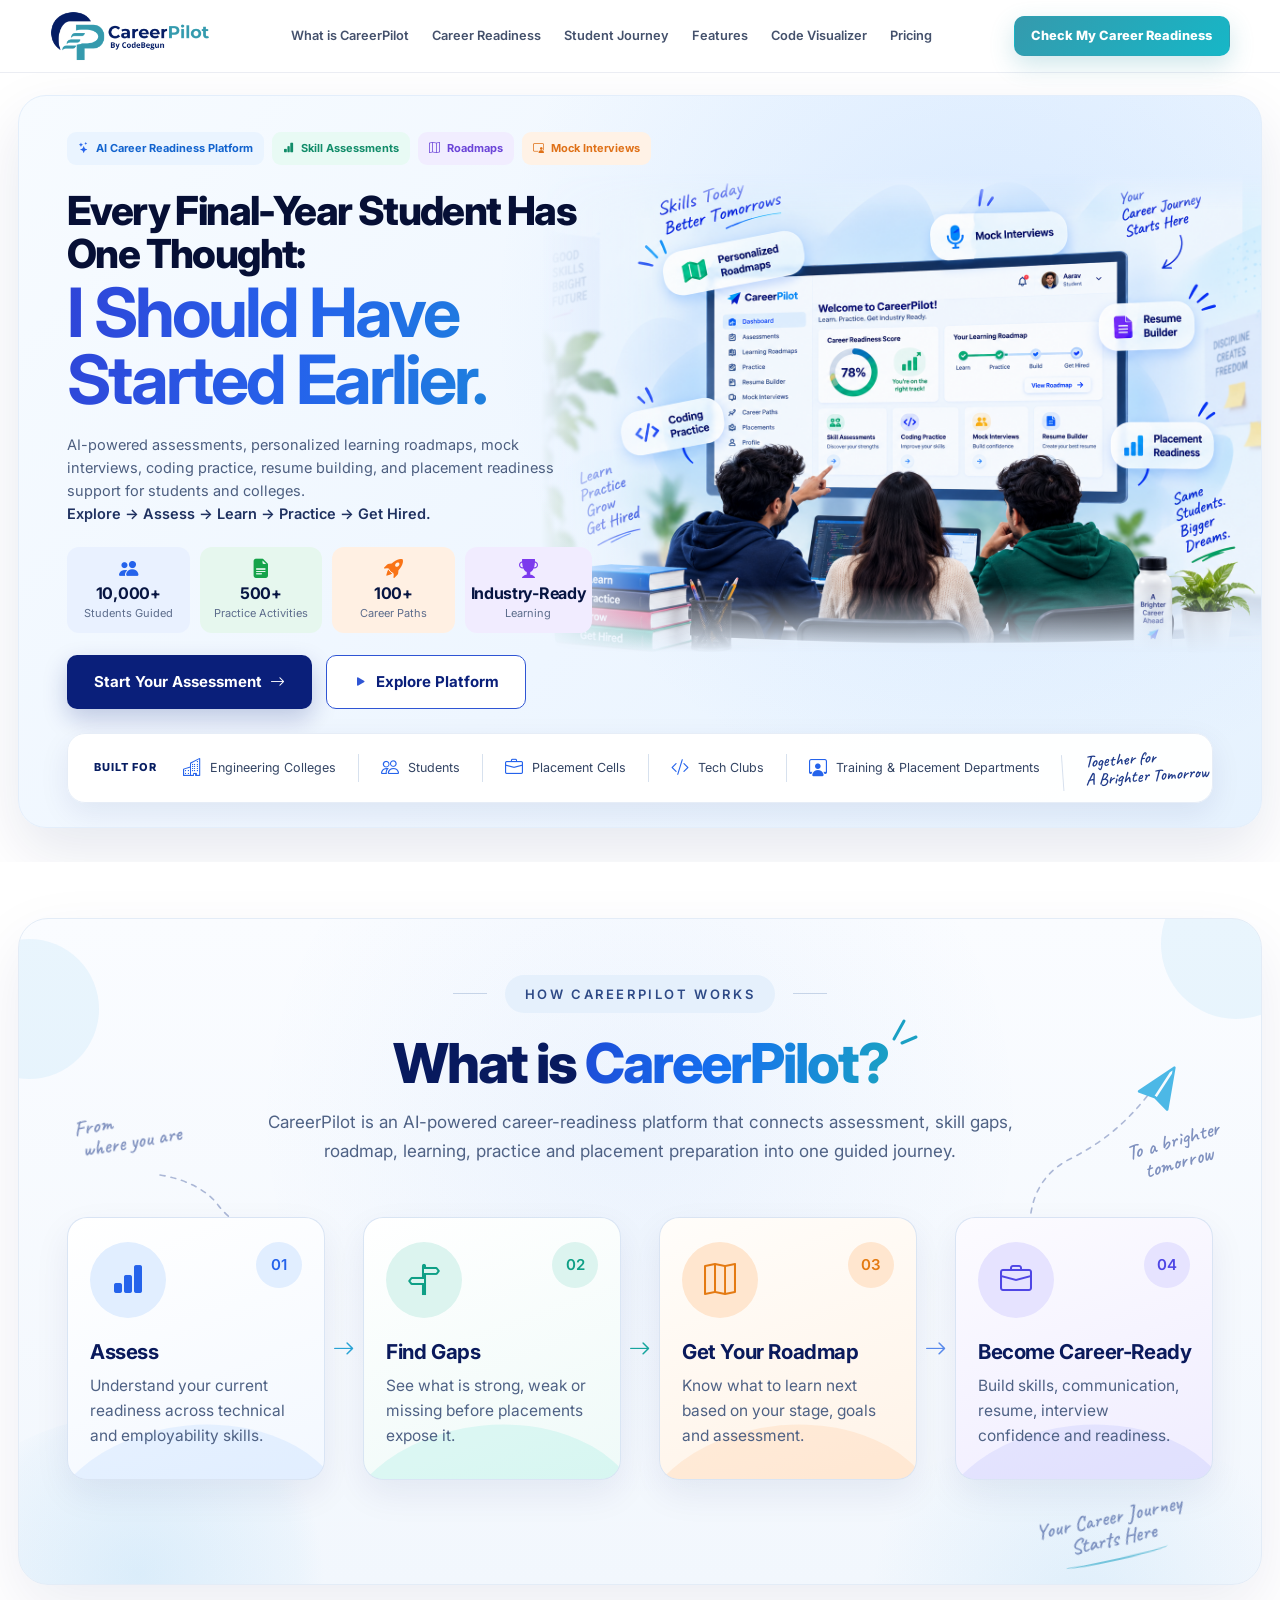
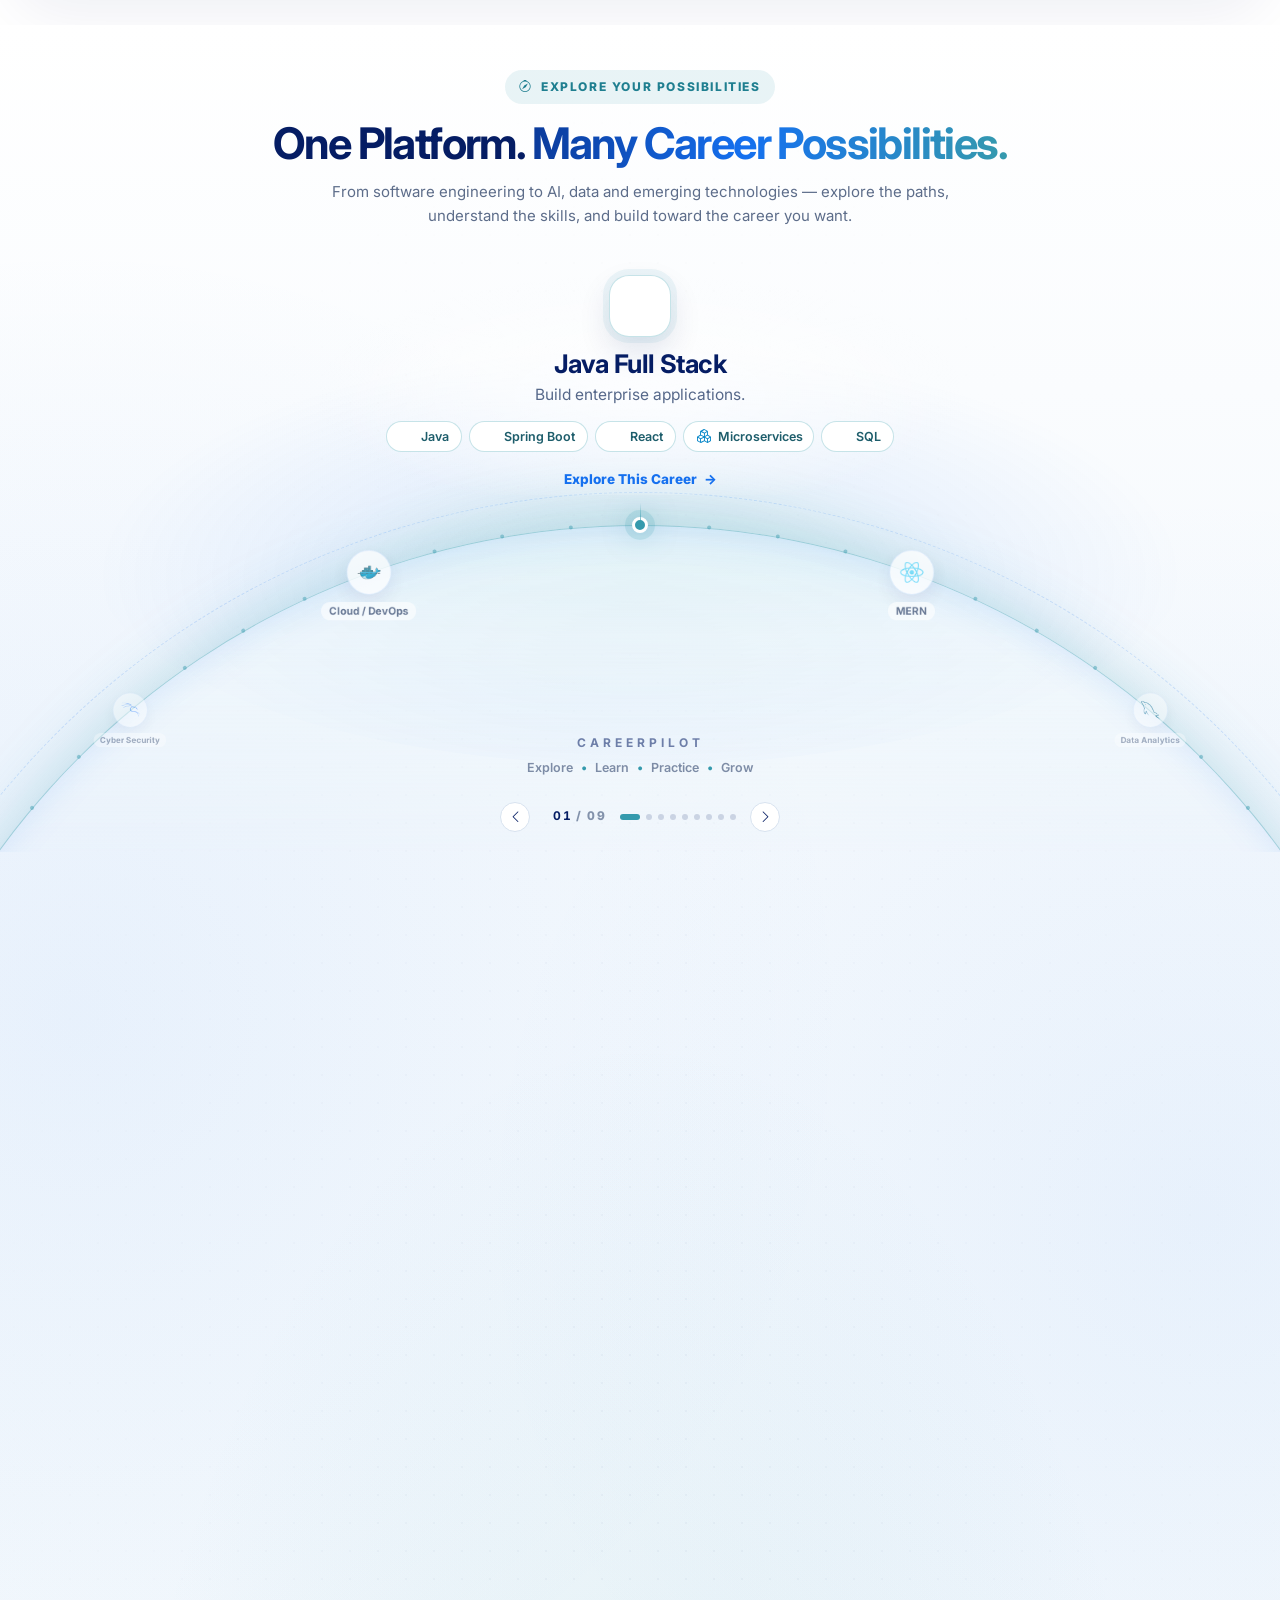
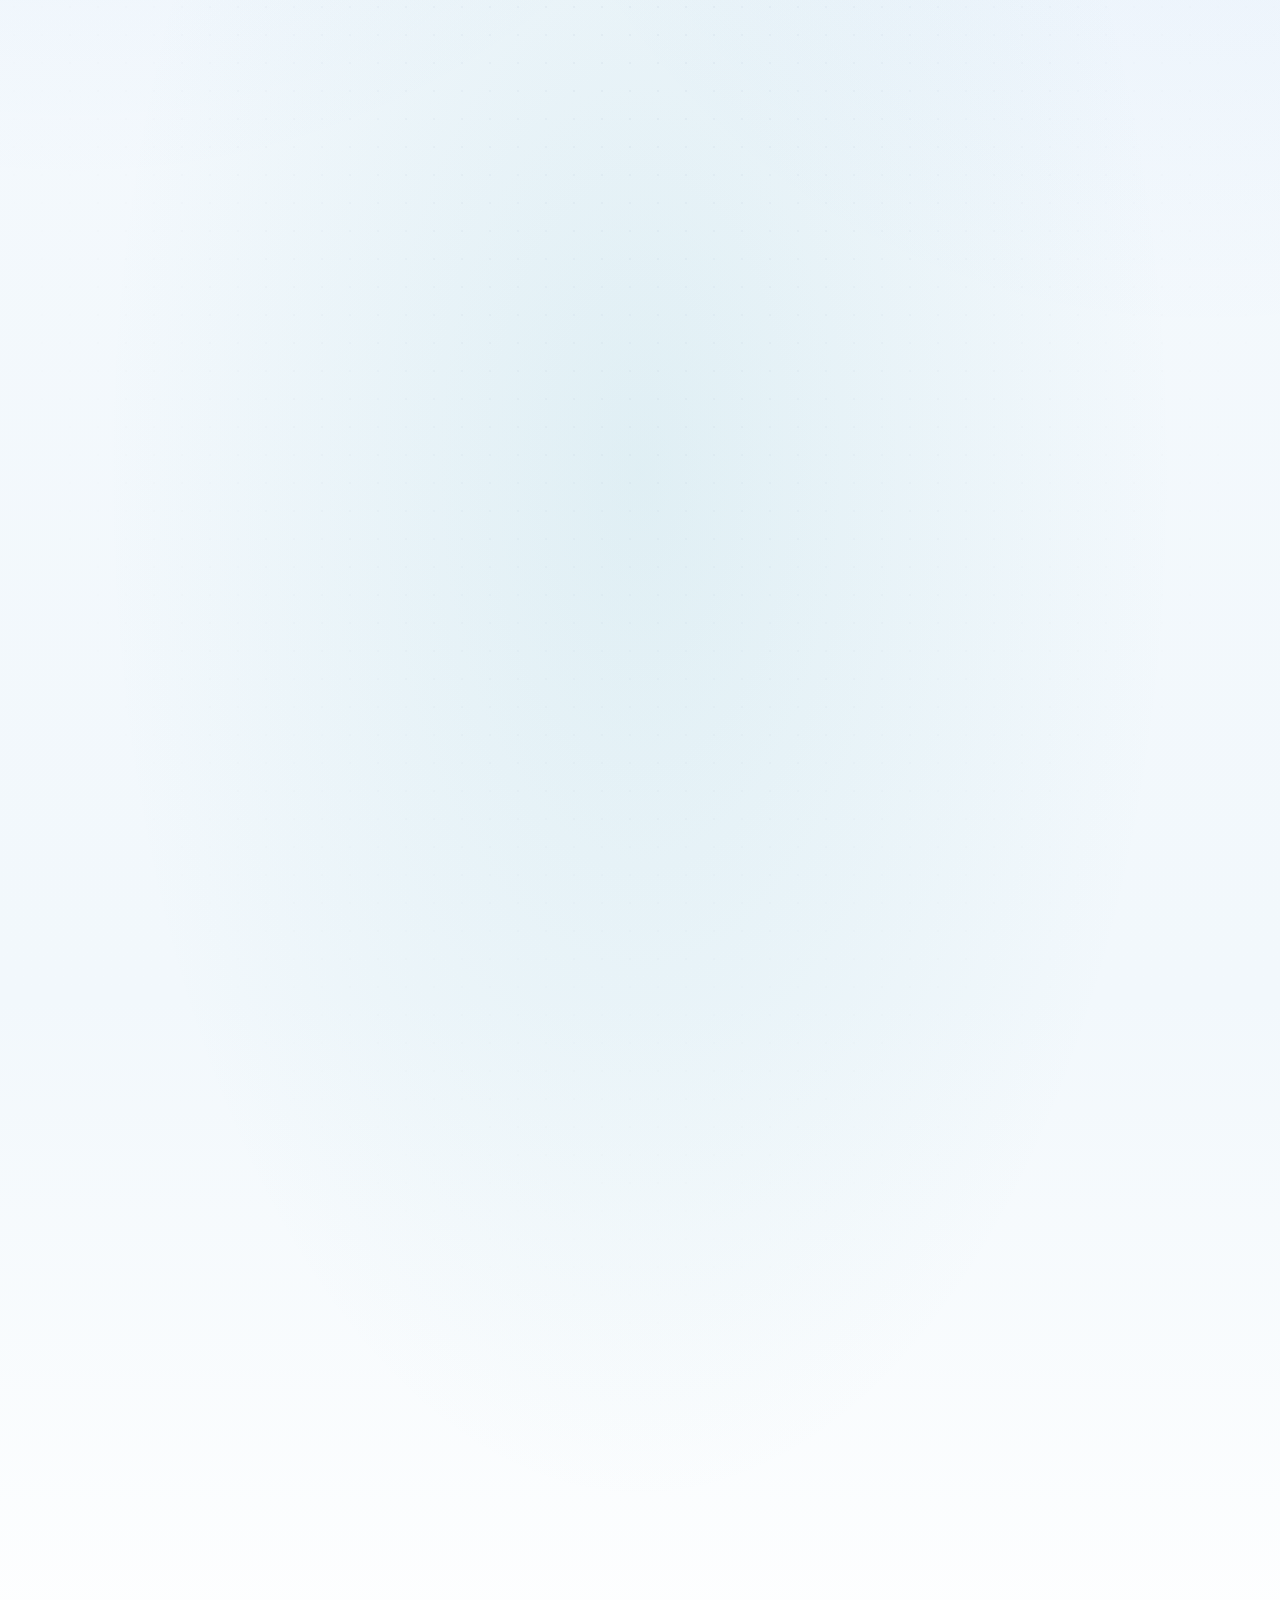
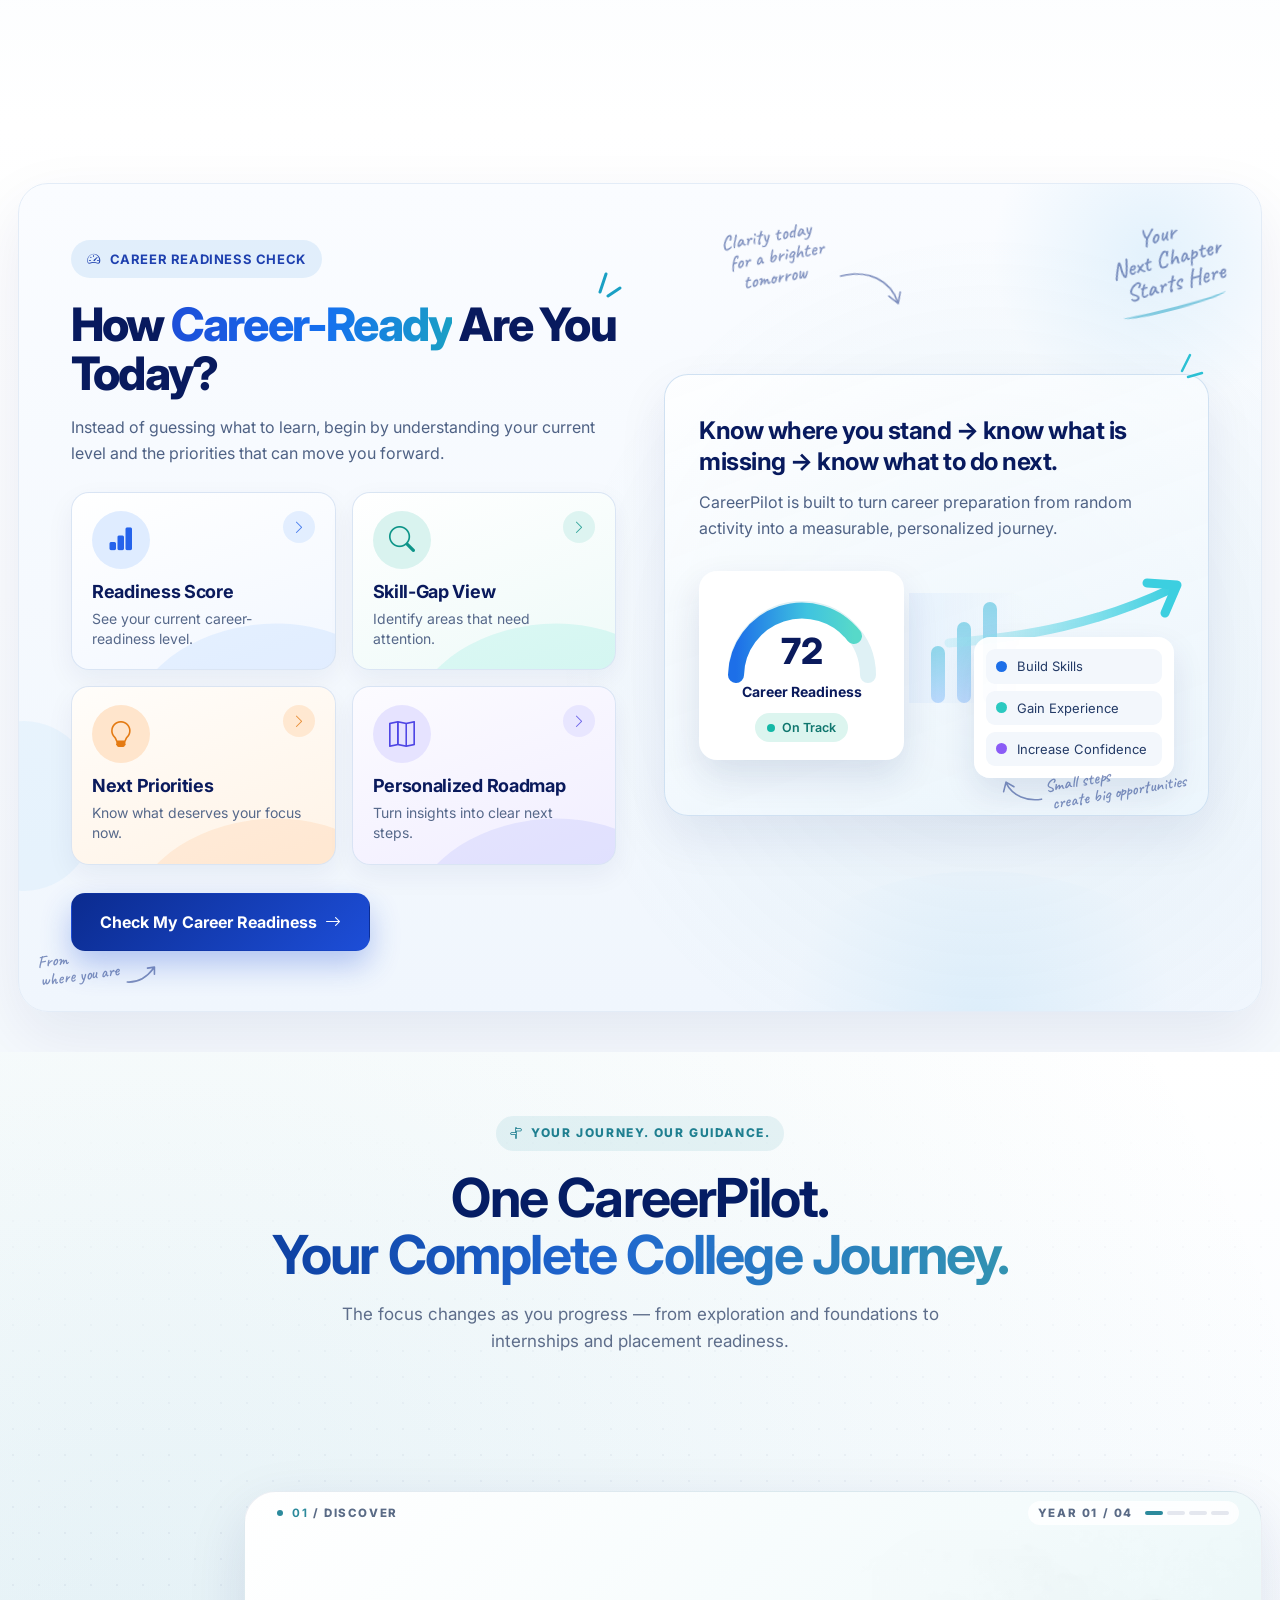
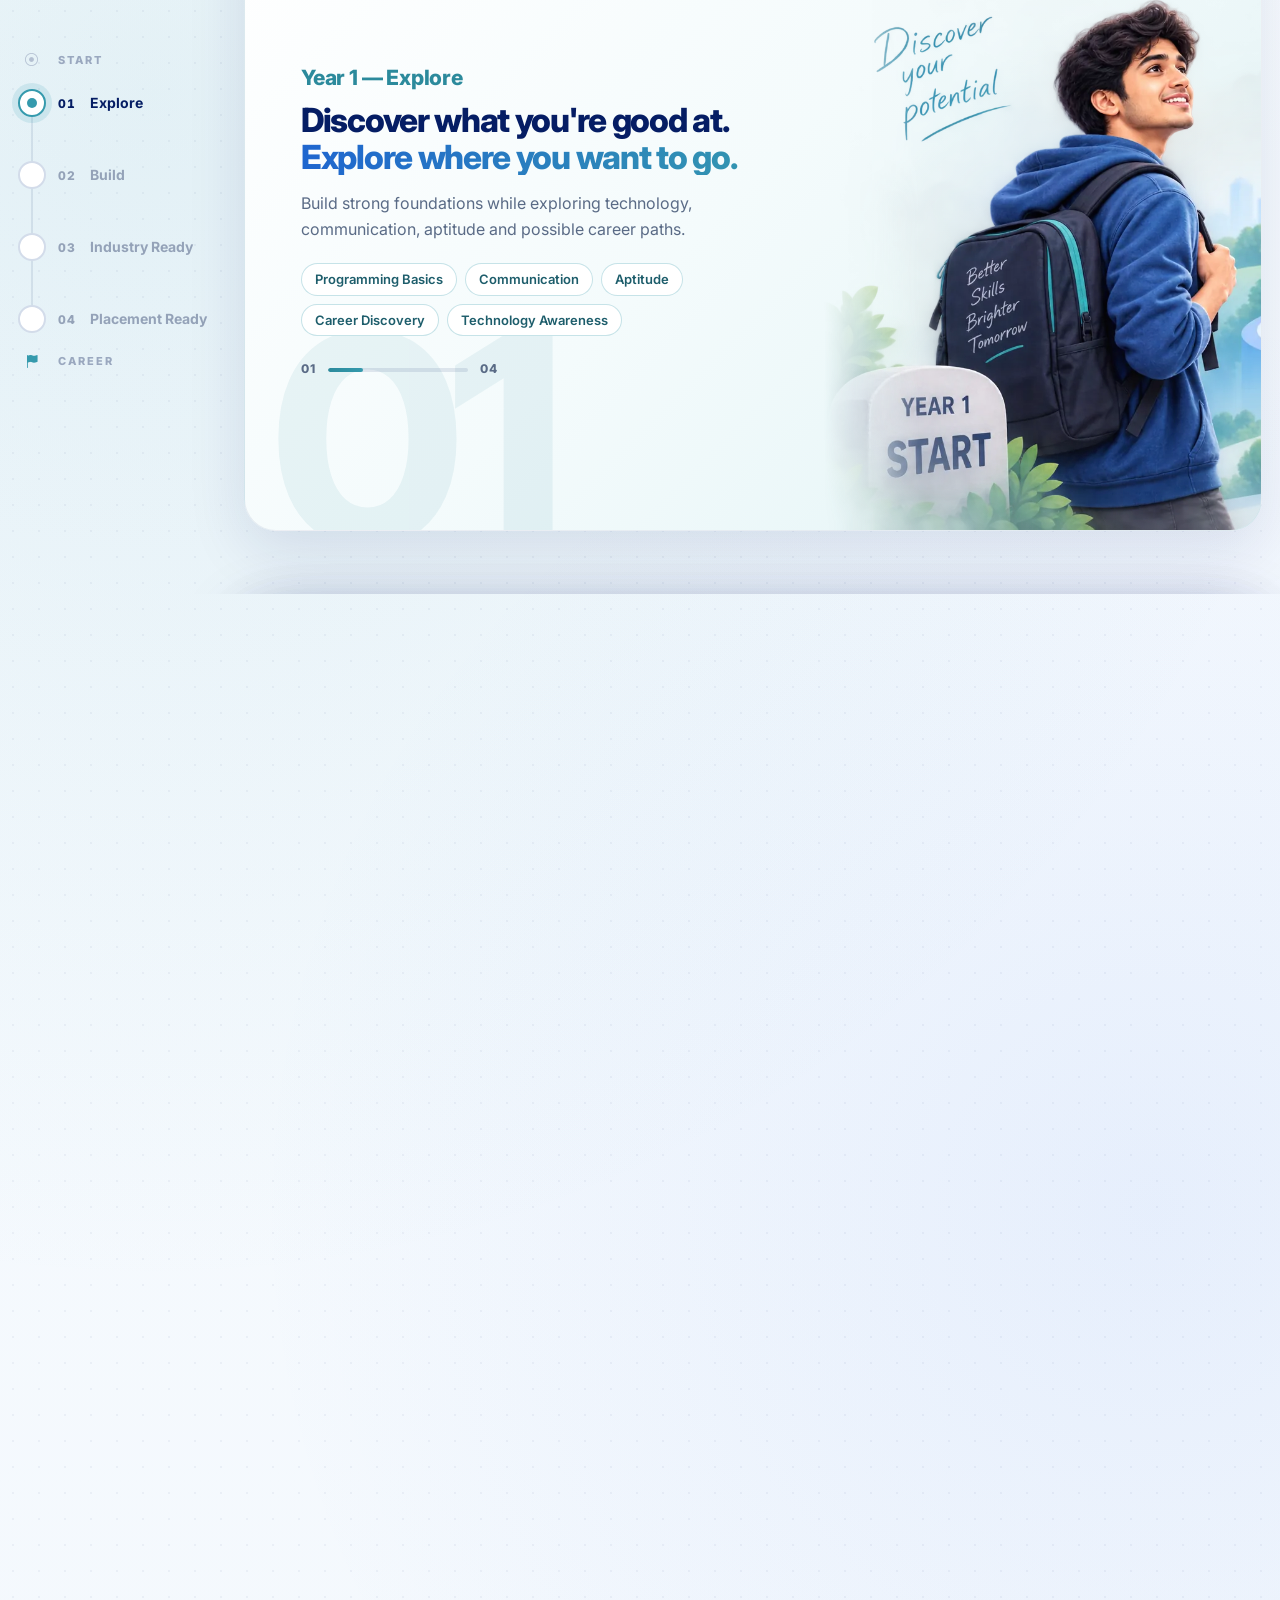
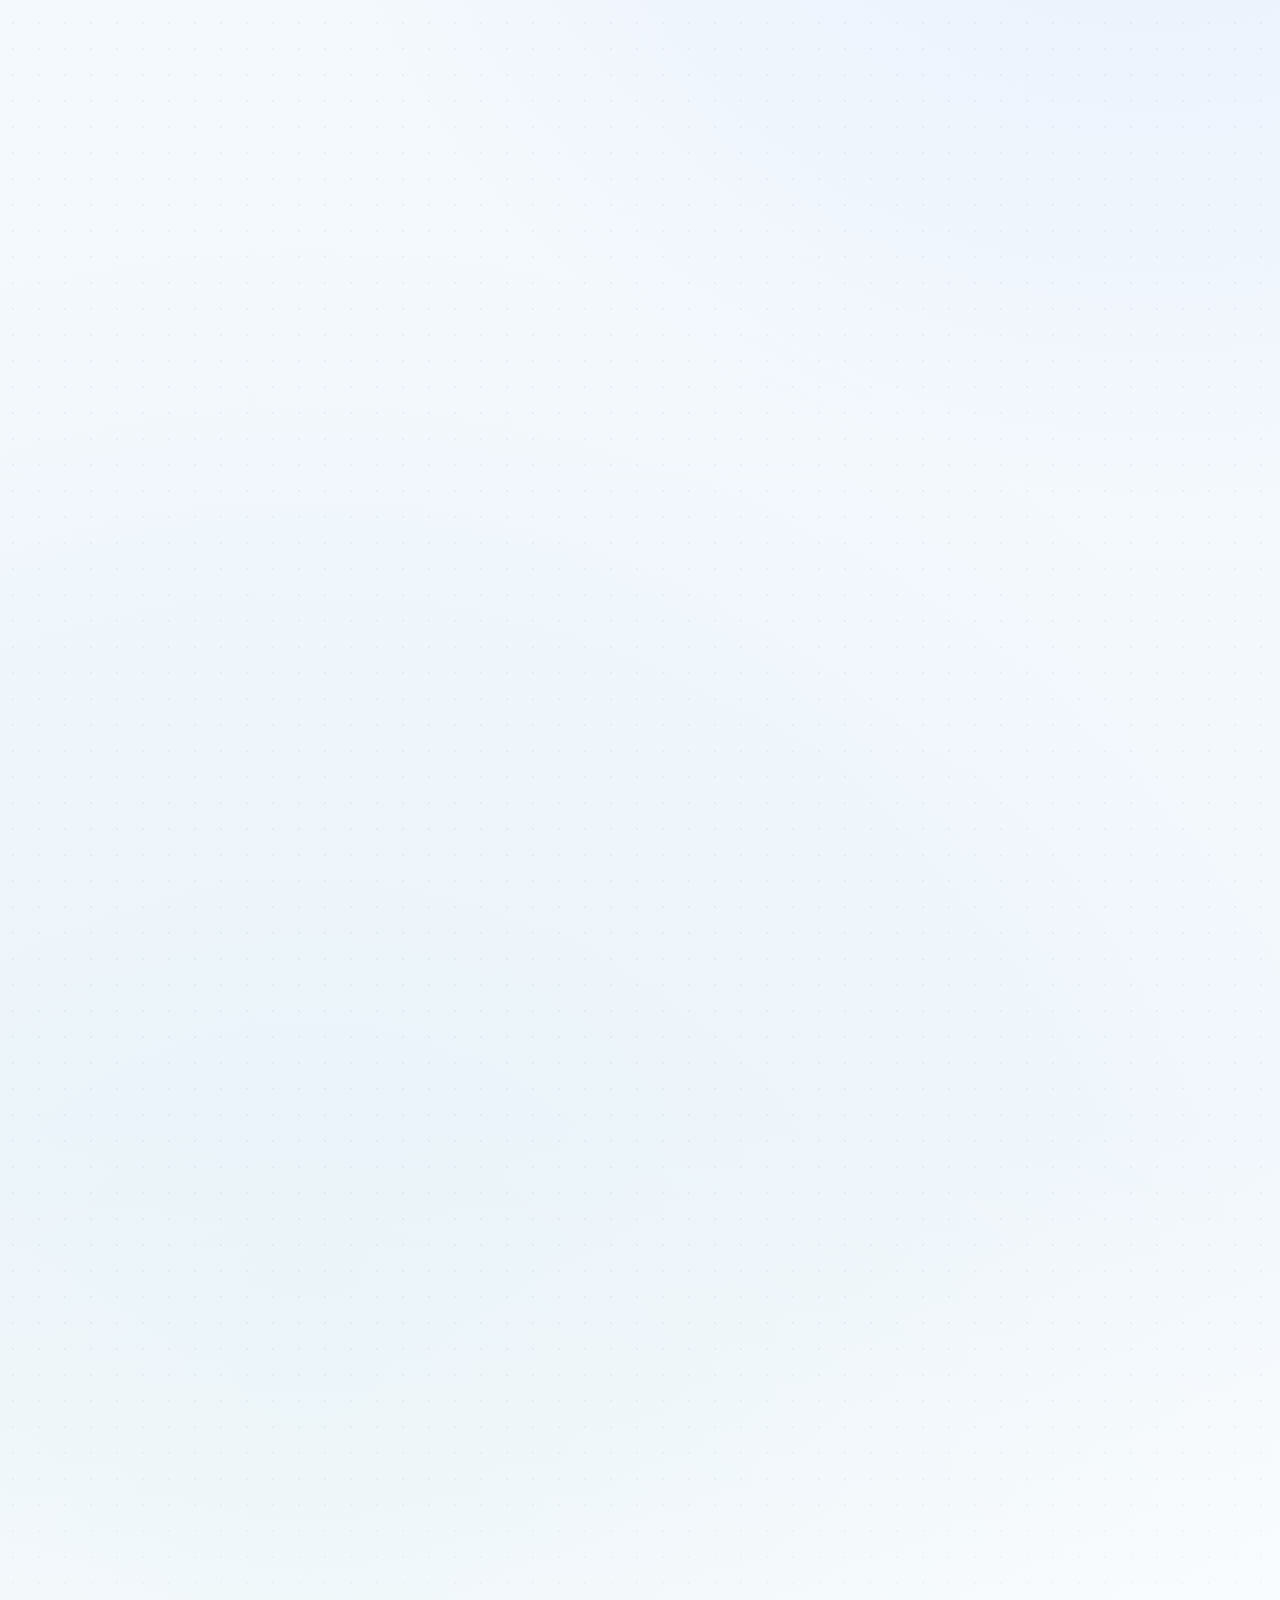
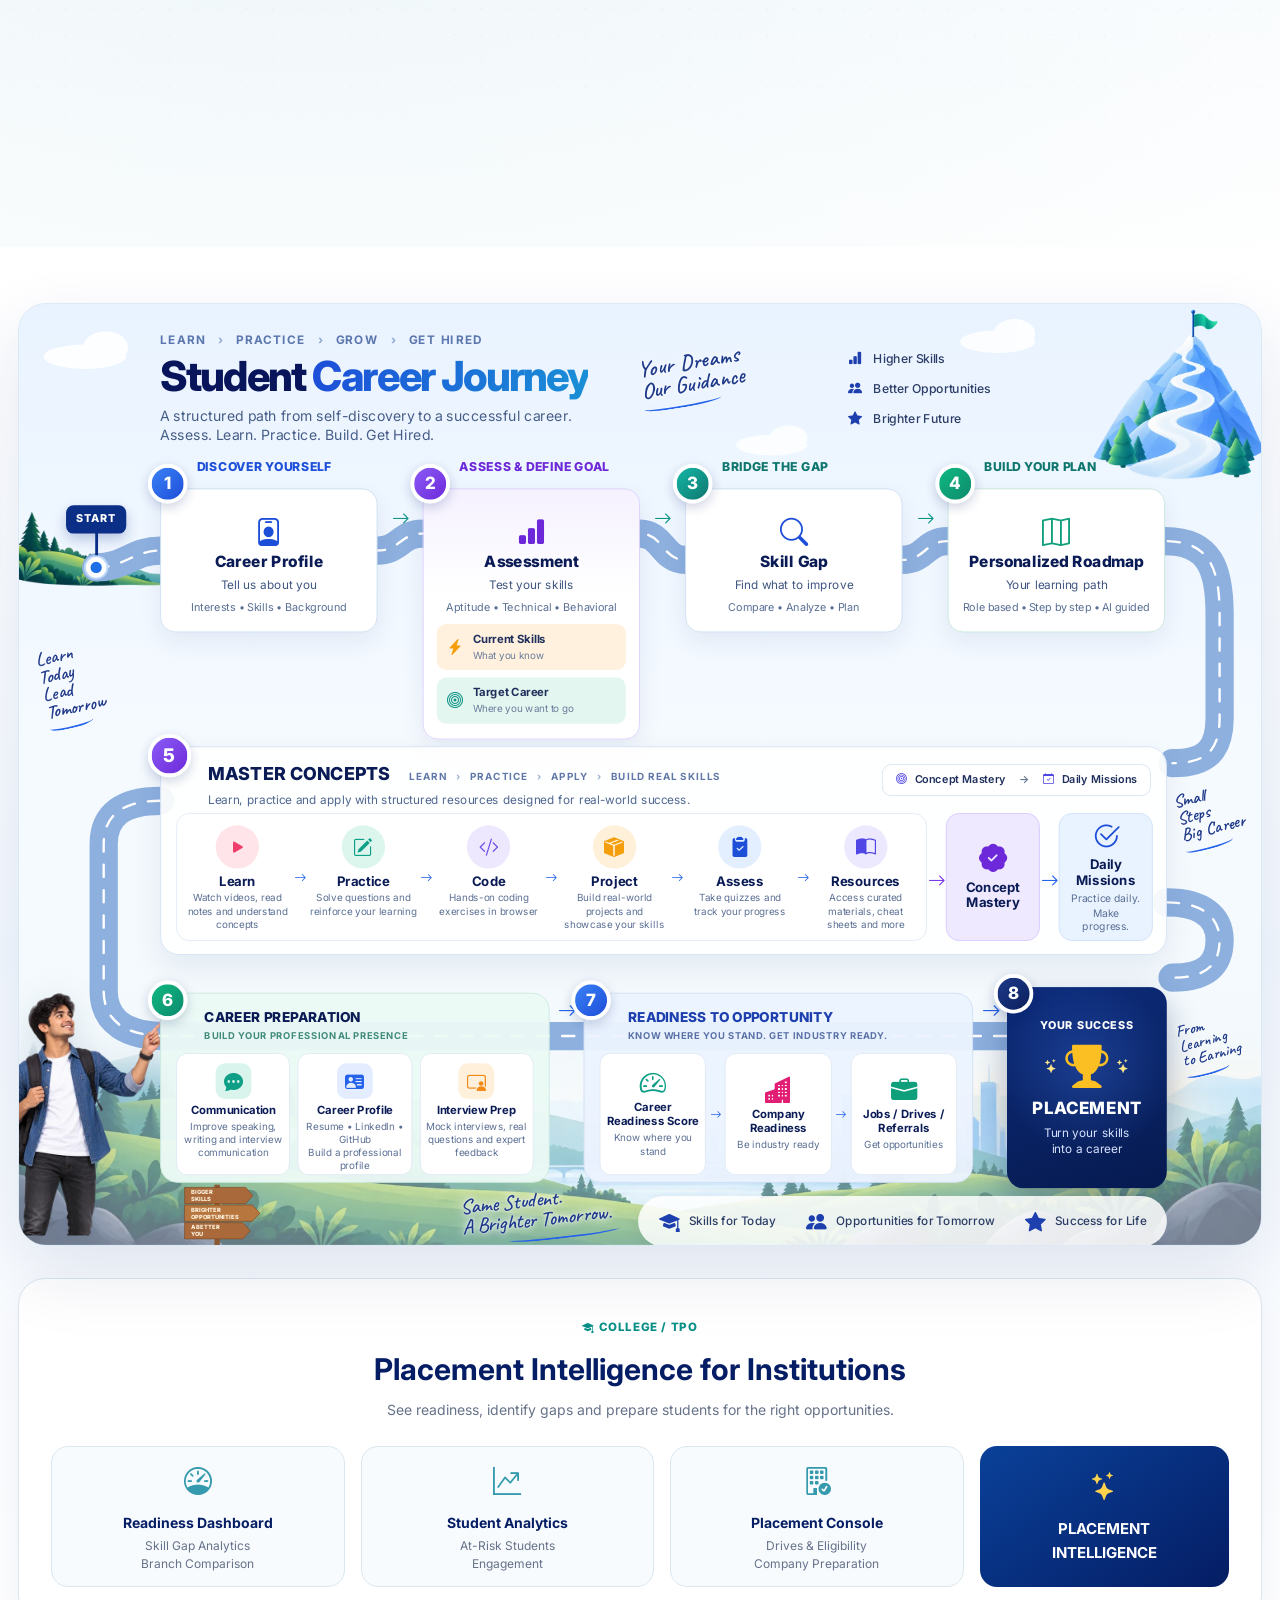
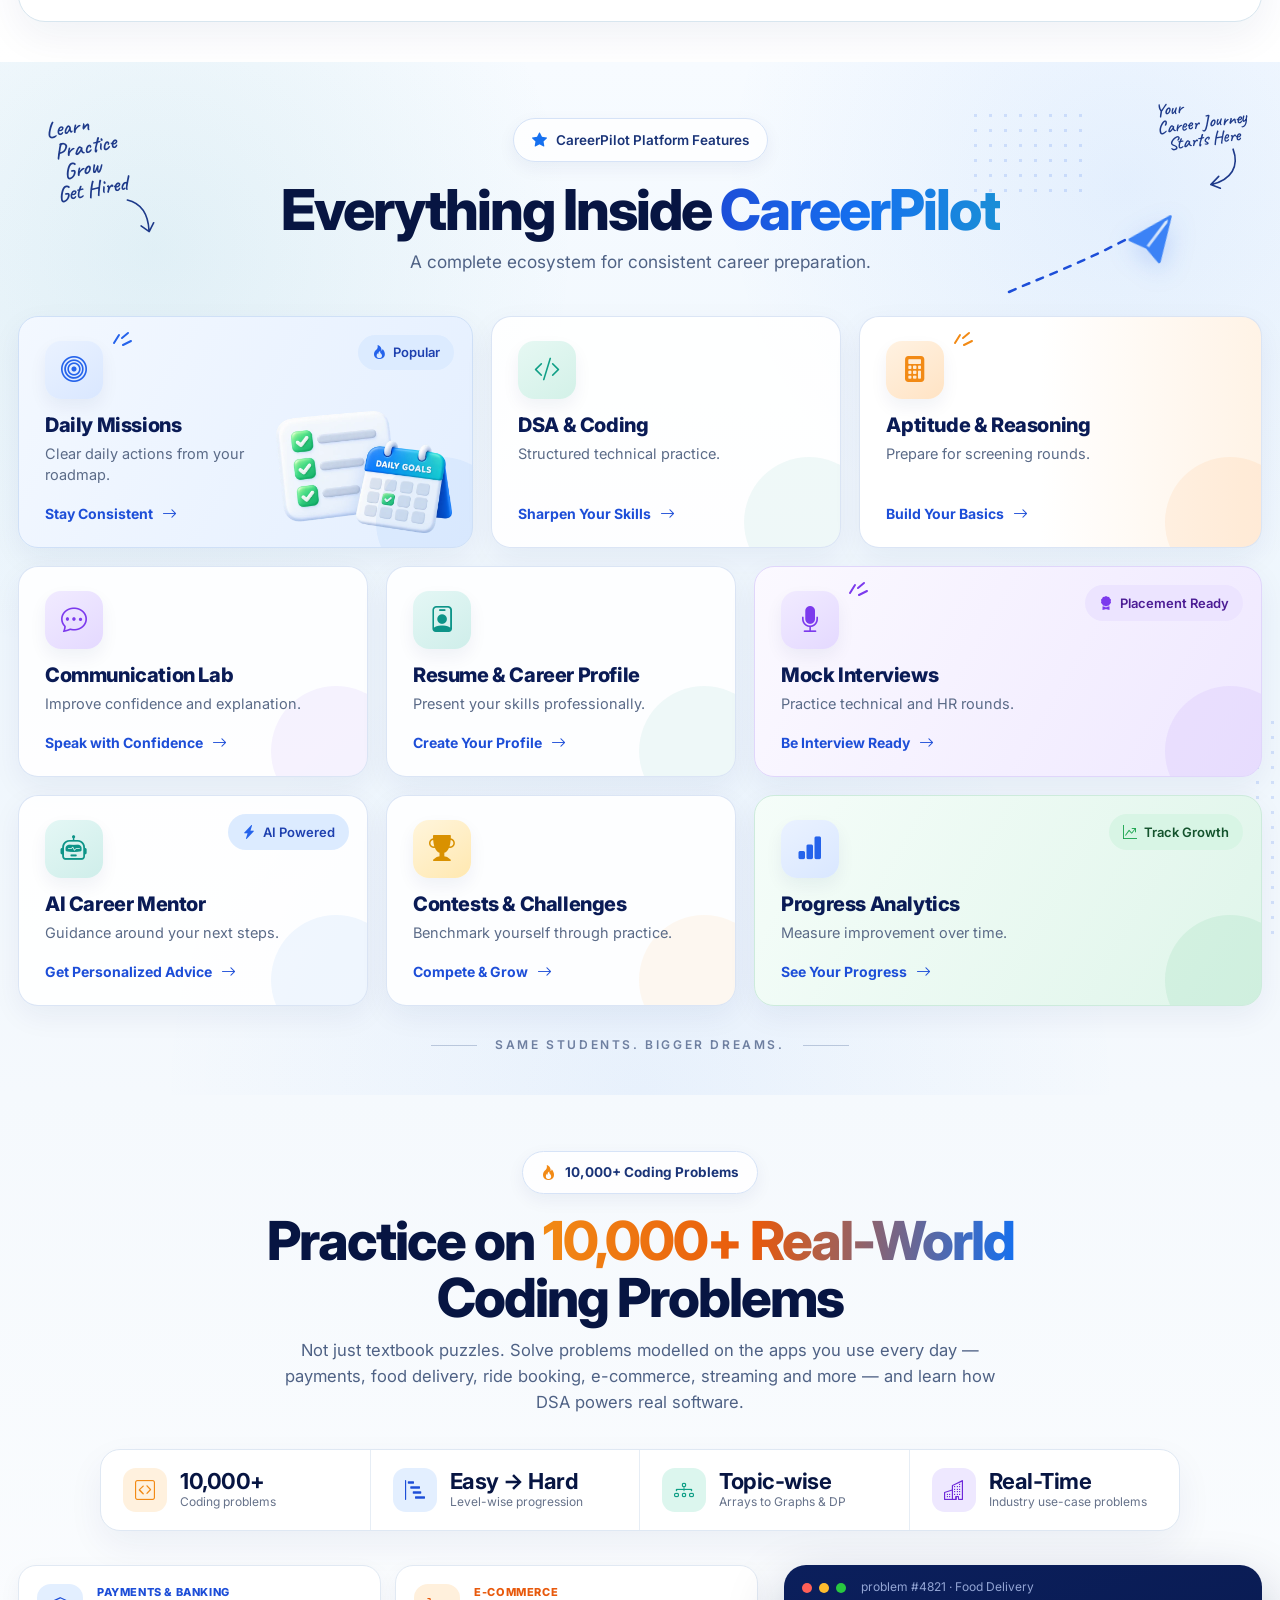
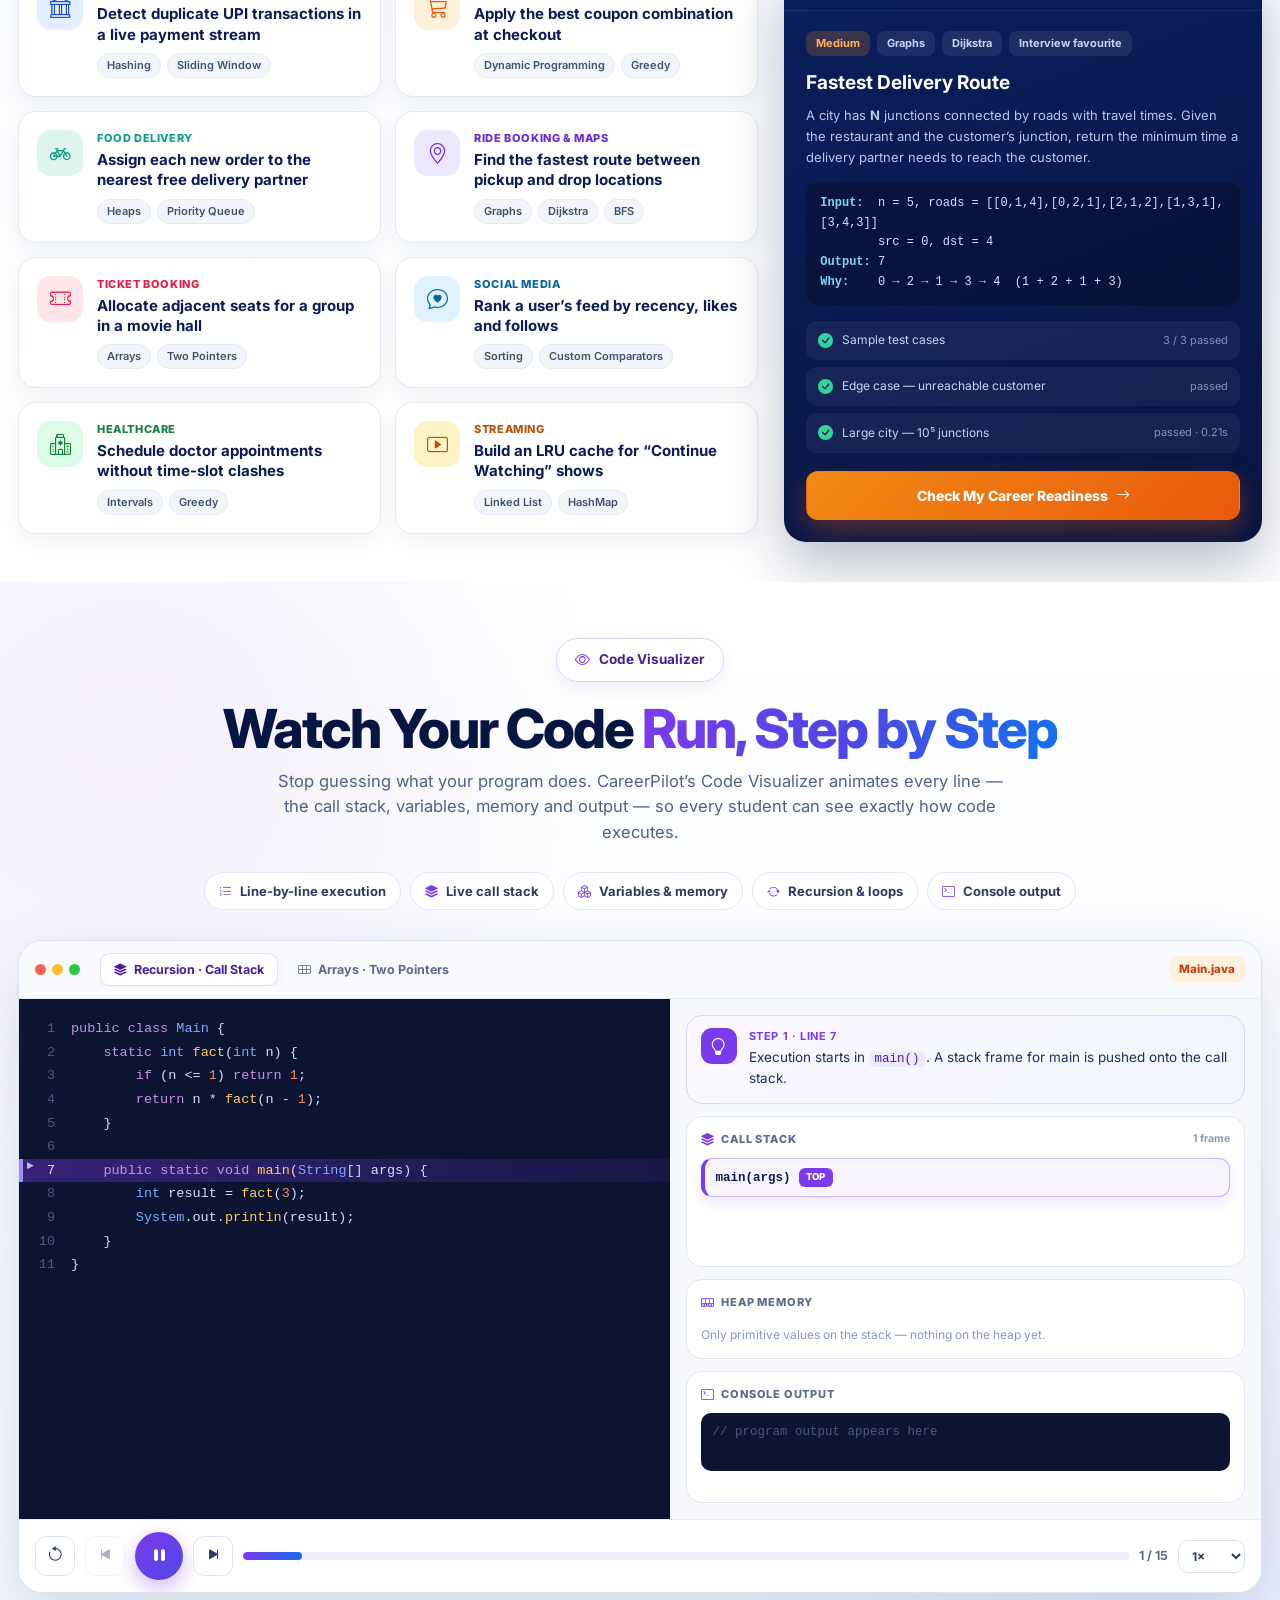
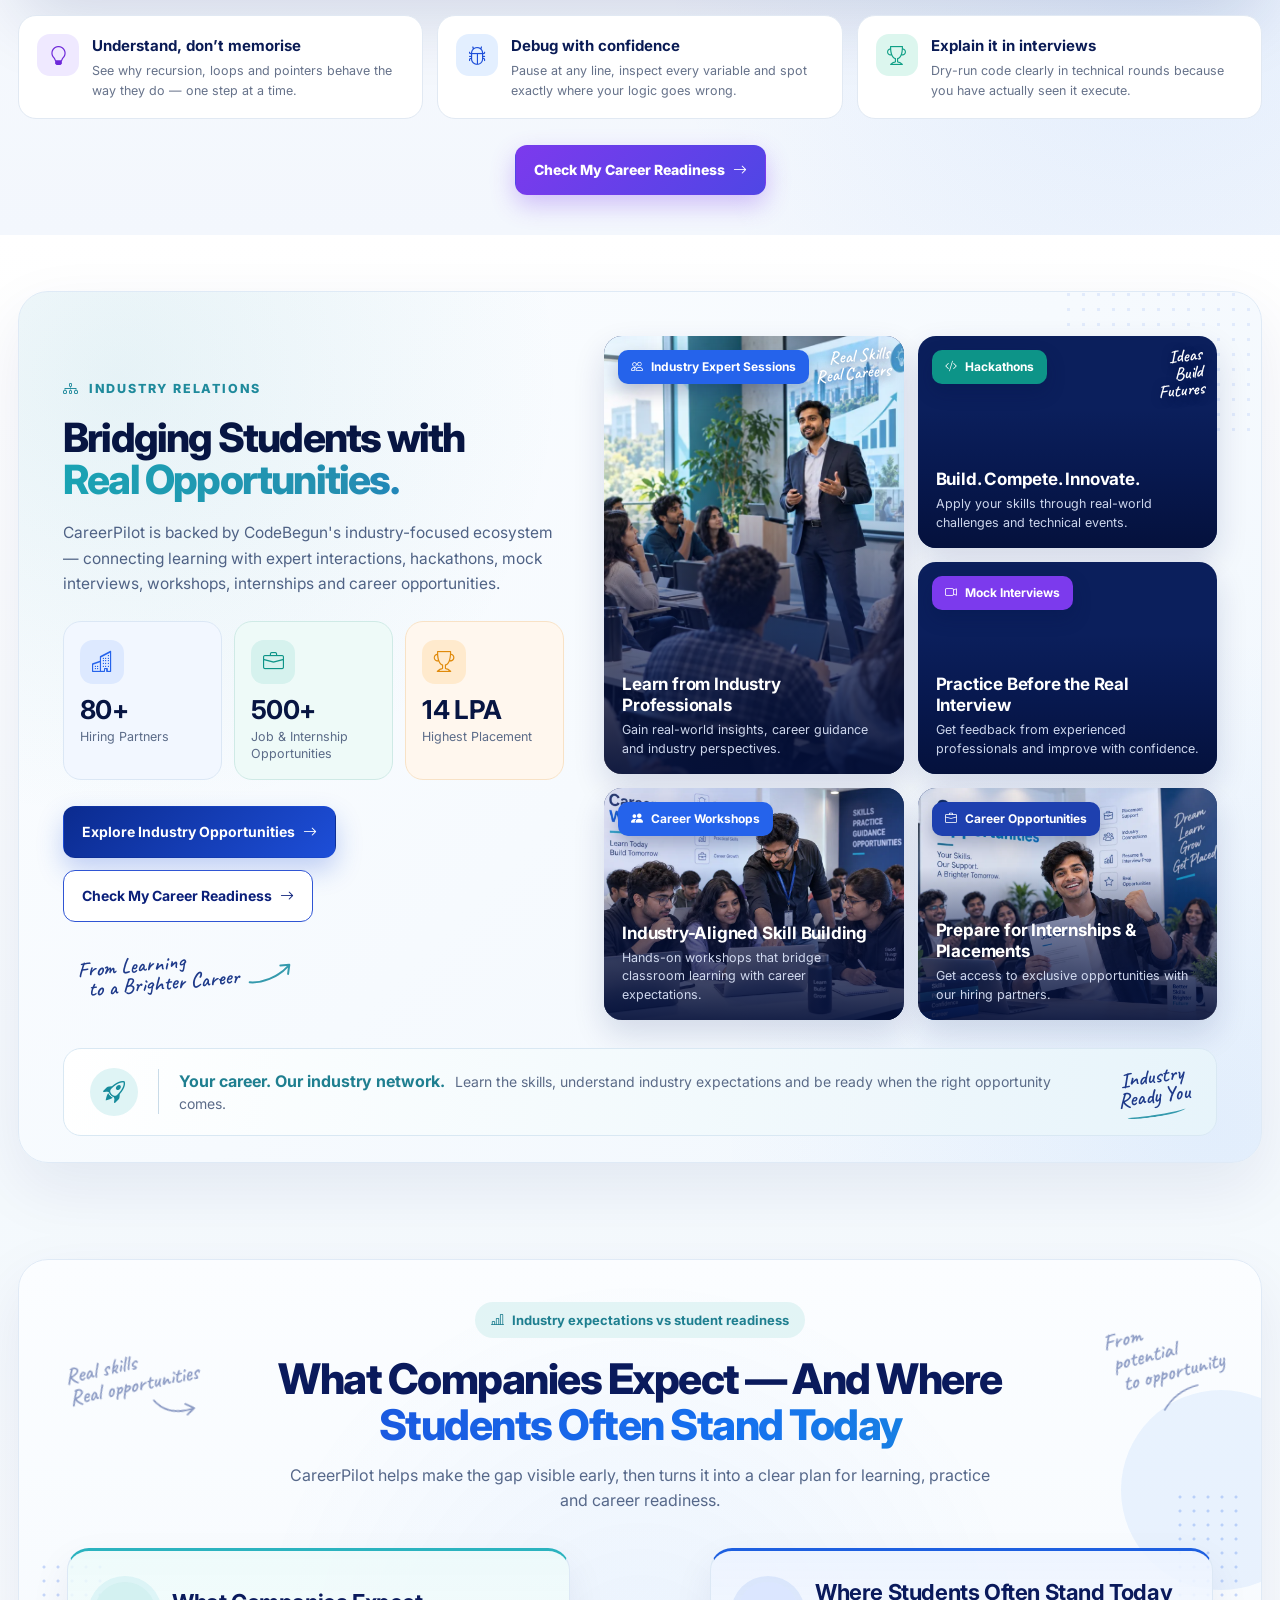
==== commit d29e5279: "Extend launch offer to 30 Oct 2026; bump tracking versions Co-Authored-By: Claude Sonnet 5.5 <norepl" ====
--- a/index.html
+++ b/index.html
@@ -1,4 +1,4 @@
 <!doctype html><html lang="en"><head><meta charset="utf-8"><meta name="viewport" content="width=device-width,initial-scale=1"><title>CareerPilot by CodeBegun | Career Readiness, Roadmap & Placement Preparation</title><meta name="description" content="CareerPilot helps engineering and degree students assess career readiness, identify skill gaps, follow a personalized roadmap and prepare for internships and placements."><link rel="canonical" href="https://cbcareerpilot.com/"><script type="application/ld+json">{"@context":"https://schema.org","@graph":[{"@type":"Organization","@id":"https://cbcareerpilot.com/#org","name":"CareerPilot","alternateName":"CareerPilot by CodeBegun","url":"https://cbcareerpilot.com/","logo":"https://cbcareerpilot.com/assets/careerpilot-logo@2x.png","parentOrganization":{"@type":"Organization","name":"CodeBegun","url":"https://codebegun.com/"}},{"@type":"WebSite","@id":"https://cbcareerpilot.com/#website","url":"https://cbcareerpilot.com/","name":"CareerPilot","alternateName":"CareerPilot by CodeBegun","publisher":{"@id":"https://cbcareerpilot.com/#org"}}]}</script><meta property="og:title" content="CareerPilot by CodeBegun"><meta property="og:description" content="Know where you stand. Know what is missing. Know what to do next."><meta property="og:type" content="website"><meta property="og:url" content="https://cbcareerpilot.com/"><script async src="https://www.googletagmanager.com/gtag/js?id=G-Q78DVE5GDZ"></script><script>window.dataLayer=window.dataLayer||[];function gtag(){dataLayer.push(arguments)}gtag('js',new Date());gtag('config','G-Q78DVE5GDZ');</script><script>!function(f,b,e,v,n,t,s){if(f.fbq)return;n=f.fbq=function(){n.callMethod?n.callMethod.apply(n,arguments):n.queue.push(arguments)};if(!f._fbq)f._fbq=n;n.push=n;n.loaded=!0;n.version='2.0';n.queue=[];t=b.createElement(e);t.async=!0;t.src=v;s=b.getElementsByTagName(e)[0];s.parentNode.insertBefore(t,s)}(window,document,'script','https://connect.facebook.net/en_US/fbevents.js');fbq('init','1437911148228299');fbq('track','PageView');</script><link rel="stylesheet" href="https://cdn.jsdelivr.net/npm/bootstrap-icons@1.11.3/font/bootstrap-icons.min.css"><link rel="stylesheet" href="/assets/careerpilot.css?v=20261024-1"><link rel="stylesheet" href="/assets/college-journey.css?v=20261023-1"><link rel="stylesheet" href="/assets/career-horizon.css?v=20261023-1"><link rel="stylesheet" href="/assets/readiness-check.css?v=20261023-1"><link rel="stylesheet" href="/assets/what-is.css?v=20261023-1"><link rel="stylesheet" href="/assets/platform-features.css?v=20261023-1"><link rel="stylesheet" href="/assets/coding-problems.css?v=20261023-1"><link rel="stylesheet" href="/assets/code-visualizer.css?v=20261023-1"><link rel="stylesheet" href="https://fonts.googleapis.com/css2?family=Caveat:wght@600&display=swap"><style>.hero-v2{padding:22px 0 34px;background:#fff}.hero-v2>.container{width:min(1320px,calc(100% - 36px))}.hero-v2 .hero-v2-shell{position:relative;display:block;min-height:0;padding:36px 0 118px 48px;border:1px solid #e3eefb;border-radius:28px;background:radial-gradient(circle at 78% 30%,rgba(120,180,255,.20),transparent 45%),linear-gradient(135deg,#f7fbff 0%,#eef6ff 55%,#e6f2fe 100%);box-shadow:0 24px 60px rgba(5,29,100,.10);overflow:hidden}.hero-v2 .hero-v2-copy{position:relative;z-index:3;width:44%;padding:0}.hero-v2 .hero-v2-pills{gap:8px;flex-wrap:nowrap;margin-bottom:24px}.hero-v2 .hero-v2-pills span{padding:8px 11px;border-radius:9px;font-size:11px;font-weight:700;white-space:nowrap}.hero-v2 .hero-v2-pills span:nth-child(1) i{color:#2563eb}.hero-v2 h1{margin:0 0 16px;letter-spacing:-2px}.hero-v2 h1 small{font-size:40px;line-height:1.08;letter-spacing:-1.6px;margin-bottom:4px;color:#060f35}.hero-v2 h1 span{font-size:68px;line-height:.98;letter-spacing:-3px;padding-bottom:4px;background:linear-gradient(100deg,#2f45d8 0%,#2563eb 45%,#1a8fd6 100%);-webkit-background-clip:text;background-clip:text;color:transparent}.hero-v2 .hero-v2-copy>p{max-width:560px;margin:0;font-size:14.5px;line-height:1.6;color:#4d5f80}.hero-v2 .hero-v2-copy>p b{font-weight:600;color:#1f3160;white-space:nowrap}.hero-v2-stats{display:grid;grid-template-columns:repeat(4,1fr);gap:10px;margin:22px 0 0}.hero-v2-stats>div{padding:12px 6px 11px;border-radius:12px;text-align:center;background:#e9f1ff}.hero-v2-stats>div:nth-child(2){background:#e6f7ee}.hero-v2-stats>div:nth-child(3){background:#fff0e3}.hero-v2-stats>div:nth-child(4){background:#f1ecff}.hero-v2-stats i{display:block;font-size:19px;line-height:1;margin-bottom:5px;color:#2563eb}.hero-v2-stats>div:nth-child(2) i{color:#16a34a}.hero-v2-stats>div:nth-child(3) i{color:#f97316}.hero-v2-stats>div:nth-child(4) i{color:#7c3aed}.hero-v2-stats b{display:block;font-size:16px;line-height:1.2;color:#071542;letter-spacing:-.3px;white-space:nowrap}.hero-v2-stats span{display:block;margin-top:2px;font-size:11px;color:#5d6d8c}.hero-v2 .hero-ctas{margin-top:22px;gap:14px}.hero-v2 .hero-ctas .btn{min-width:0;padding:14px 26px;border-radius:10px;font-size:15px;font-weight:700}.hero-v2 .hero-ctas .btn-primary{background:#0a1f7a;box-shadow:0 10px 24px rgba(10,31,122,.22)}.hero-v2 .hero-ctas .btn-outline{min-width:200px;border:1.5px solid #2f55d4;background:#fff;color:#0a1f7a}.hero-v2 .hero-ctas .btn-outline i{color:#2f55d4}.hero-v2 .hero-v2-visual.hero-illustration{position:absolute;z-index:1;top:0;right:0;bottom:96px;width:58%;min-height:0;margin:0;display:flex;align-items:center;justify-content:flex-end;overflow:visible}.hero-v2 .hero-v2-visual.hero-illustration img{display:block;width:100%;height:auto;-webkit-mask-image:linear-gradient(90deg,transparent 0,#000 18%),linear-gradient(180deg,transparent 0,#000 8%,#000 86%,transparent 100%);-webkit-mask-composite:source-in;mask-image:linear-gradient(90deg,transparent 0,#000 18%),linear-gradient(180deg,transparent 0,#000 8%,#000 86%,transparent 100%);mask-composite:intersect}.hero-v2 .hero-v2-built{position:absolute;z-index:4;left:48px;right:48px;bottom:24px;display:flex;align-items:center;justify-content:flex-start;gap:0;padding:16px 26px;border:1px solid #e6edf7;border-radius:18px;background:rgba(255,255,255,.96);box-shadow:0 10px 30px rgba(5,29,100,.08);font-size:12.5px;color:#334463;white-space:nowrap}.hero-v2 .hero-v2-built>b{margin-right:26px;font-size:11px;font-weight:800;letter-spacing:1px;color:#071d62}.hero-v2 .hero-v2-built span{display:flex;align-items:center;gap:9px;padding:0 22px;border-left:1px solid #d7e1ee}.hero-v2 .hero-v2-built>b+span{padding-left:0;border-left:0}.hero-v2 .hero-v2-built span i{font-size:18px;color:#2563eb}.hero-v2 .hero-v2-built em{margin-left:auto;padding-left:22px;border-left:1px solid #d7e1ee;font-family:Caveat,'Segoe Print',cursive;font-style:normal;font-weight:600;font-size:17px;line-height:1.05;color:#1e3a8a;transform:rotate(-4deg);text-align:left}@media(max-width:1240px){.hero-v2 .hero-v2-copy{width:48%}.hero-v2 .hero-v2-pills{flex-wrap:wrap;gap:6px}.hero-v2 .hero-v2-pills span{padding:7px 9px;font-size:10px}.hero-v2-stats{gap:8px}.hero-v2-stats span{font-size:10px;white-space:nowrap}.hero-v2 h1 small{font-size:32px}.hero-v2 h1 span{font-size:54px}.hero-v2-stats b{font-size:14px}.hero-v2 .hero-ctas .btn{padding:13px 18px;font-size:14px}.hero-v2 .hero-ctas .btn-outline{min-width:0}.hero-v2 .hero-v2-visual.hero-illustration{width:55%}.hero-v2 .hero-v2-built{font-size:11.5px;padding:14px 18px}.hero-v2 .hero-v2-built span{padding:0 14px}.hero-v2 .hero-v2-built em{display:none}}@media(max-width:980px){.hero-v2 .hero-v2-shell{padding:30px 26px 26px}.hero-v2 .hero-v2-copy{width:auto}.hero-v2 .hero-v2-pills{flex-wrap:wrap}.hero-v2 .hero-v2-visual.hero-illustration{position:relative;inset:auto;width:auto;margin:24px -26px 0;display:block}.hero-v2 .hero-v2-visual.hero-illustration img{height:auto;-webkit-mask-image:none;mask-image:none}.hero-v2 .hero-v2-built{position:relative;left:auto;right:auto;bottom:auto;margin-top:16px;overflow-x:auto}}@media(max-width:640px){.hero-v2 .hero-v2-shell{padding:22px 16px 16px;border-radius:20px}.hero-v2 .hero-v2-pills span{font-size:10px;padding:7px 9px}.hero-v2 h1 small{font-size:27px;letter-spacing:-1px}.hero-v2 h1 span{font-size:44px;letter-spacing:-2px}.hero-v2 .hero-v2-copy>p{font-size:14px}.hero-v2-stats{grid-template-columns:repeat(2,1fr)}.hero-v2 .hero-ctas .btn{width:100%}.hero-v2 .hero-v2-visual.hero-illustration{margin:20px -16px 0}}</style></head><body data-page="home"><noscript><img height="1" width="1" style="display:none" src="https://www.facebook.com/tr?id=1437911148228299&ev=PageView&noscript=1" alt=""></noscript><header class="cb-nav"><div class="container cb-nav-inner"><a class="cb-brand" href="/"><img src="/assets/careerpilot-logo@2x.png" alt="CareerPilot by CodeBegun" width="560" height="174"></a><nav class="cb-links"><a href="#what">What is CareerPilot</a><a href="#assessment">Career Readiness</a><a href="#journey">Student Journey</a><a href="#inside">Features</a><a href="#code-visualizer">Code Visualizer</a><a href="#pricing">Pricing</a></nav><div class="cb-actions"><a class="btn btn-outline" data-track="login" data-location="header" href="https://platform.codebegun.com/careerpilot">Login</a><a class="btn btn-teal" data-track="readiness" data-location="header" href="https://platform.codebegun.com/careerpilot/join?tenant=codebegun">Check My Readiness</a></div><button class="menu-btn" aria-label="Menu"><i class="bi bi-list"></i></button></div></header><main><section class="hero hero-v2"><div class="container"><div class="hero-v2-shell"><div class="hero-v2-copy"><div class="hero-v2-pills"><span><i class="bi bi-stars"></i> AI Career Readiness Platform</span><span><i class="bi bi-bar-chart-fill"></i> Skill Assessments</span><span><i class="bi bi-map"></i> Roadmaps</span><span><i class="bi bi-person-video3"></i> Mock Interviews</span></div><h1><small>Every Final-Year Student Has One Thought:</small><span>I Should Have<br>Started Earlier.</span></h1><p>AI-powered assessments, personalized learning roadmaps, mock interviews, coding practice, resume building, and placement readiness support for students and colleges. <b>Explore &rarr; Assess &rarr; Learn &rarr; Practice &rarr; Get Hired.</b></p><div class="hero-v2-stats"><div><i class="bi bi-people-fill"></i><b>10,000+</b><span>Students Guided</span></div><div><i class="bi bi-file-earmark-text-fill"></i><b>500+</b><span>Practice Activities</span></div><div><i class="bi bi-rocket-takeoff-fill"></i><b>100+</b><span>Career Paths</span></div><div><i class="bi bi-trophy-fill"></i><b>Industry-Ready</b><span>Learning</span></div></div><div class="hero-ctas"><a class="btn btn-primary" data-track="readiness" data-location="hero" data-cta-keep href="https://platform.codebegun.com/careerpilot/join?tenant=codebegun">Start Your Assessment <i class="bi bi-arrow-right"></i></a><a class="btn btn-outline" href="#what"><i class="bi bi-play-fill"></i> Explore Platform</a></div></div><div class="hero-v2-visual hero-illustration"><img src="/assets/images/careerpilot-hero-students.png" alt="CareerPilot students using the career readiness platform with assessments, roadmaps, coding practice, mock interviews and placement readiness"></div><div class="hero-v2-built"><b>BUILT FOR</b><span><i class="bi bi-buildings"></i> Engineering Colleges</span><span><i class="bi bi-people"></i> Students</span><span><i class="bi bi-briefcase"></i> Placement Cells</span><span><i class="bi bi-code-slash"></i> Tech Clubs</span><span><i class="bi bi-person-workspace"></i> Training &amp; Placement Departments</span><em>Together for<br>A Brighter Tomorrow</em></div></div></div></section><section class="wi" id="what" aria-labelledby="wi-heading"><div class="wi-shell"><span class="wi-blob" aria-hidden="true"></span><span class="wi-blob wi-blob--r" aria-hidden="true"></span><span class="wi-note wi-note--from" aria-hidden="true">From<br>&nbsp;where you are</span><svg class="wi-trail wi-trail--l" viewBox="0 0 130 80" aria-hidden="true"><path d="M4 6C30 10 52 22 62 36C74 52 96 66 126 76"/></svg><i class="bi bi-send-fill wi-plane" aria-hidden="true"></i><svg class="wi-trail wi-trail--r" viewBox="0 0 140 150" aria-hidden="true"><path d="M8 146C6 110 20 84 48 70C80 54 104 34 126 6"/></svg><span class="wi-note wi-note--to" aria-hidden="true">To a brighter<br>tomorrow</span><div class="wi-head"><span class="wi-kicker"><span>HOW CAREERPILOT WORKS</span></span><h2 id="wi-heading">What is <span>CareerPilot?</span><svg viewBox="0 0 30 30" aria-hidden="true"><path d="M6 22L16 4M14 26L28 20"/></svg></h2><p>CareerPilot is an AI-powered career-readiness platform that connects assessment, skill gaps, roadmap, learning, practice and placement preparation into one guided journey.</p></div><ol class="wi-steps"><li class="wi-card wi-c1"><div class="wi-top"><span class="wi-icon"><i class="bi bi-bar-chart-fill" aria-hidden="true"></i></span><span class="wi-num" aria-hidden="true">01</span></div><h3>Assess</h3><p>Understand your current readiness across technical and employability skills.</p></li><li class="wi-arrow " aria-hidden="true"><i class="bi bi-arrow-right"></i></li><li class="wi-card wi-c2"><div class="wi-top"><span class="wi-icon"><i class="bi bi-signpost-split" aria-hidden="true"></i></span><span class="wi-num" aria-hidden="true">02</span></div><h3>Find Gaps</h3><p>See what is strong, weak or missing before placements expose it.</p></li><li class="wi-arrow wi-a2" aria-hidden="true"><i class="bi bi-arrow-right"></i></li><li class="wi-card wi-c3"><div class="wi-top"><span class="wi-icon"><i class="bi bi-map" aria-hidden="true"></i></span><span class="wi-num" aria-hidden="true">03</span></div><h3>Get Your Roadmap</h3><p>Know what to learn next based on your stage, goals and assessment.</p></li><li class="wi-arrow wi-a3" aria-hidden="true"><i class="bi bi-arrow-right"></i></li><li class="wi-card wi-c4"><div class="wi-top"><span class="wi-icon"><i class="bi bi-briefcase" aria-hidden="true"></i></span><span class="wi-num" aria-hidden="true">04</span></div><h3>Become Career-Ready</h3><p>Build skills, communication, resume, interview confidence and readiness.</p></li></ol><span class="wi-note wi-note--foot" aria-hidden="true">Your Career Journey<br>Starts Here</span></div></section><section class="ch" id="career-paths" data-career-horizon aria-labelledby="ch-heading"><div class="ch-bg" aria-hidden="true"></div><div class="ch-track"><div class="ch-sticky"><div class="container ch-head"><span class="ch-eyebrow"><i class="bi bi-compass" aria-hidden="true"></i> EXPLORE YOUR POSSIBILITIES</span><h2 id="ch-heading">One Platform. <span>Many Career Possibilities.</span></h2><p>From software engineering to AI, data and emerging technologies — explore the paths, understand the skills, and build toward the career you want.</p></div><ul class="ch-fallback"><li>Java Full Stack</li><li>MERN Full Stack</li><li>Data Analytics</li><li>Data Science</li><li>AI &amp; Machine Learning</li><li>Generative AI</li><li>Agentic AI</li><li>Cyber Security</li><li>Cloud &amp; DevOps</li></ul><div class="ch-horizon"></div></div></div></section><section class="rc" id="assessment" aria-labelledby="rc-heading"><div class="rc-shell"><span class="rc-blob" aria-hidden="true"></span><span class="rc-hand rc-hand--clarity" aria-hidden="true">Clarity today<br>&nbsp;for a brighter<br>&nbsp;&nbsp;&nbsp;tomorrow<svg viewBox="0 0 60 46"><path d="M2 6C30 4 50 18 54 42M46 34L54 43L58 32"/></svg></span><span class="rc-hand rc-hand--chapter" aria-hidden="true">Your<br>&nbsp;Next Chapter<br>&nbsp;&nbsp;Starts Here</span><div class="rc-grid"><div class="rc-copy"><span class="rc-kicker"><i class="bi bi-speedometer2" aria-hidden="true"></i> CAREER READINESS CHECK</span><h2 id="rc-heading">How <span>Career-Ready</span> Are You Today?<svg class="rc-spark" viewBox="0 0 30 30" aria-hidden="true"><path d="M8 22L14 4M16 26L28 18"/></svg></h2><p>Instead of guessing what to learn, begin by understanding your current level and the priorities that can move you forward.</p><ul class="rc-cards"><li class="rc-card rc-c1"><div class="rc-top"><span class="rc-icon"><i class="bi bi-bar-chart-fill" aria-hidden="true"></i></span><span class="rc-chev" aria-hidden="true"><i class="bi bi-chevron-right"></i></span></div><h3>Readiness Score</h3><p>See your current career-readiness level.</p></li><li class="rc-card rc-c2"><div class="rc-top"><span class="rc-icon"><i class="bi bi-search" aria-hidden="true"></i></span><span class="rc-chev" aria-hidden="true"><i class="bi bi-chevron-right"></i></span></div><h3>Skill-Gap View</h3><p>Identify areas that need attention.</p></li><li class="rc-card rc-c3"><div class="rc-top"><span class="rc-icon"><i class="bi bi-lightbulb" aria-hidden="true"></i></span><span class="rc-chev" aria-hidden="true"><i class="bi bi-chevron-right"></i></span></div><h3>Next Priorities</h3><p>Know what deserves your focus now.</p></li><li class="rc-card rc-c4"><div class="rc-top"><span class="rc-icon"><i class="bi bi-map" aria-hidden="true"></i></span><span class="rc-chev" aria-hidden="true"><i class="bi bi-chevron-right"></i></span></div><h3>Personalized Roadmap</h3><p>Turn insights into clear next steps.</p></li></ul><a class="btn rc-cta" data-track="readiness" data-location="assessment" href="https://platform.codebegun.com/careerpilot/join?tenant=codebegun">Check My Career Readiness <i class="bi bi-arrow-right"></i></a></div><div class="rc-panel"><h3>Know where you stand → know what is missing → know what to do next.</h3><p>CareerPilot is built to turn career preparation from random activity into a measurable, personalized journey.</p><div class="rc-viz" aria-hidden="true"><div class="rc-gauge"><svg viewBox="0 0 160 92"><defs><linearGradient id="rcG" x1="0" x2="1"><stop offset="0" stop-color="#1d6fe8"/><stop offset=".6" stop-color="#3fc3e0"/><stop offset="1" stop-color="#57d9c9"/></linearGradient></defs><path d="M14 84A66 66 0 0 1 146 84" stroke="#dff1f5"/><path d="M14 84A66 66 0 0 1 132 45" stroke="url(#rcG)"/></svg><div class="rc-score">72</div><b>Career Readiness</b><span class="rc-status">On Track</span></div><div class="rc-bars"><span></span><span></span><span></span></div><svg class="rc-trend" viewBox="0 0 260 90" preserveAspectRatio="none"><defs><linearGradient id="rcT" x1="0" x2="1"><stop offset="0" stop-color="#9be3ef" stop-opacity=".3"/><stop offset="1" stop-color="#3ccfe0"/></linearGradient></defs><path d="M0 80C80 74 150 60 222 26" stroke="url(#rcT)" stroke-width="9"/><path d="M198 20L228 22L216 50" stroke="#3ccfe0" stroke-width="9"/></svg><ul class="rc-list"><li style="--d:#1d6fe8">Build Skills</li><li style="--d:#2bc9c0">Gain Experience</li><li style="--d:#8b5cf6">Increase Confidence</li></ul></div><svg class="rc-spark2" viewBox="0 0 30 30" aria-hidden="true"><path d="M8 20L16 4M14 26L28 22"/></svg><span class="rc-hand rc-hand--small" aria-hidden="true"><svg viewBox="0 0 40 30"><path d="M38 26C24 26 10 18 6 4M2 12L6 3L13 9"/></svg>Small steps<br>&nbsp;create big opportunities</span></div></div><span class="rc-hand rc-hand--from" aria-hidden="true">From<br>where you are<svg viewBox="0 0 34 18"><path d="M2 14C12 16 22 12 30 4M24 3L31 3L30 10"/></svg></span></div></section><section class="cj" id="journey" data-college-journey aria-labelledby="cj-heading"><div class="cj-bg" aria-hidden="true"></div><div class="container cj-head"><span class="cj-eyebrow"><i class="bi bi-signpost-split" aria-hidden="true"></i> YOUR JOURNEY. OUR GUIDANCE.</span><h2 id="cj-heading">One CareerPilot.<span>Your Complete College Journey.</span></h2><p>The focus changes as you progress — from exploration and foundations to internships and placement readiness.</p></div><div class="cj-track"><div class="cj-sticky"><div class="cj-stage"><div class="cj-deck"><ol class="cj-fallback"><li><b>Year 1 — Explore</b><span>Build strong foundations while exploring technology, communication, aptitude and possible career paths.</span></li><li><b>Year 2 — Build</b><span>Strengthen programming, problem solving and DSA while building projects and understanding your career direction.</span></li><li><b>Year 3 — Industry Ready</b><span>Move beyond learning into projects, internships and a professional profile that represents your skills.</span></li><li><b>Year 4 — Placement Ready</b><span>Prepare for technical interviews, aptitude, HR rounds and applications while becoming ready for your target companies.</span></li></ol></div></div></div></div></section><section class="fx" id="inside" aria-labelledby="fx-heading"><div class="fx-shell"><div class="fx-note fx-note--left" aria-hidden="true">Learn<br>&nbsp;Practice<br>&nbsp;&nbsp;Grow<br>Get Hired<svg viewBox="0 0 30 40"><path d="M4 2C18 8 22 20 20 36M13 30L20 37L26 29"/></svg></div><div class="fx-note fx-note--right" aria-hidden="true">Your<br>Career Journey<br>&nbsp;&nbsp;Starts Here<svg viewBox="0 0 40 40"><path d="M34 2C38 20 28 32 8 34M16 27L7 34L16 39"/></svg></div><div class="fx-dots fx-dots--tr" aria-hidden="true"></div><div class="fx-plane" aria-hidden="true"><svg viewBox="0 0 170 90"><path d="M4 86C40 70 70 60 120 34"/></svg><i class="bi bi-send-fill"></i></div><div class="fx-head"><span class="fx-pill"><i class="bi bi-star-fill" aria-hidden="true"></i> CareerPilot Platform Features</span><h2 id="fx-heading">Everything Inside <span>CareerPilot</span></h2><p>A complete ecosystem for consistent career preparation.</p></div><div class="fx-grid"><article class="fx-card fx-daily fx-w9"><span class="fx-icon ic-blue"><i class="bi bi-bullseye" aria-hidden="true"></i><svg class="fx-spark" viewBox="0 0 22 18" aria-hidden="true"><path d="M3 12L8 4M12 14L20 10M11 7L17 2"/></svg></span><span class="fx-badge b-blue"><i class="bi bi-fire" aria-hidden="true"></i>Popular</span><h3>Daily Missions</h3><p>Clear daily actions from your roadmap.</p><a class="fx-link" href="https://platform.codebegun.com/careerpilot/join?tenant=codebegun" data-location="features-daily-missions">Stay Consistent <i class="bi bi-arrow-right" aria-hidden="true"></i></a><div class="fx-art" aria-hidden="true"><img src="/assets/images/feature-daily-missions.webp" alt="" width="640" height="444" loading="lazy" decoding="async"></div></article><article class="fx-card fx-dsa fx-w7"><span class="fx-icon ic-green"><i class="bi bi-code-slash" aria-hidden="true"></i></span><h3>DSA &amp; Coding</h3><p>Structured technical practice.</p><a class="fx-link" href="https://platform.codebegun.com/careerpilot/join?tenant=codebegun" data-location="features-dsa-coding">Sharpen Your Skills <i class="bi bi-arrow-right" aria-hidden="true"></i></a></article><article class="fx-card fx-apt fx-w8"><span class="fx-icon ic-orange"><i class="bi bi-calculator-fill" aria-hidden="true"></i><svg class="fx-spark" viewBox="0 0 22 18" aria-hidden="true"><path d="M3 12L8 4M12 14L20 10M11 7L17 2"/></svg></span><h3>Aptitude &amp; Reasoning</h3><p>Prepare for screening rounds.</p><a class="fx-link" href="https://platform.codebegun.com/careerpilot/join?tenant=codebegun" data-location="features-aptitude">Build Your Basics <i class="bi bi-arrow-right" aria-hidden="true"></i></a></article><article class="fx-card fx-comm fx-w7"><span class="fx-icon ic-purple"><i class="bi bi-chat-dots" aria-hidden="true"></i></span><h3>Communication Lab</h3><p>Improve confidence and explanation.</p><a class="fx-link" href="https://platform.codebegun.com/careerpilot/join?tenant=codebegun" data-location="features-communication">Speak with Confidence <i class="bi bi-arrow-right" aria-hidden="true"></i></a></article><article class="fx-card fx-resume fx-w7"><span class="fx-icon ic-teal"><i class="bi bi-person-badge" aria-hidden="true"></i></span><h3>Resume &amp; Career Profile</h3><p>Present your skills professionally.</p><a class="fx-link" href="https://platform.codebegun.com/careerpilot/join?tenant=codebegun" data-location="features-resume">Create Your Profile <i class="bi bi-arrow-right" aria-hidden="true"></i></a></article><article class="fx-card fx-mock fx-w10"><span class="fx-icon ic-purple"><i class="bi bi-mic-fill" aria-hidden="true"></i><svg class="fx-spark" viewBox="0 0 22 18" aria-hidden="true"><path d="M3 12L8 4M12 14L20 10M11 7L17 2"/></svg></span><span class="fx-badge b-purple"><i class="bi bi-award-fill" aria-hidden="true"></i>Placement Ready</span><h3>Mock Interviews</h3><p>Practice technical and HR rounds.</p><a class="fx-link" href="https://platform.codebegun.com/careerpilot/join?tenant=codebegun" data-location="features-mock-interviews">Be Interview Ready <i class="bi bi-arrow-right" aria-hidden="true"></i></a><div class="fx-art" aria-hidden="true"><img src="/assets/images/feature-mock-interviews.webp" alt="" width="640" height="461" loading="lazy" decoding="async"></div></article><article class="fx-card fx-mentor fx-w7"><span class="fx-icon ic-teal"><i class="bi bi-robot" aria-hidden="true"></i></span><span class="fx-badge b-blue"><i class="bi bi-lightning-charge-fill" aria-hidden="true"></i>AI Powered</span><h3>AI Career Mentor</h3><p>Guidance around your next steps.</p><a class="fx-link" href="https://platform.codebegun.com/careerpilot/join?tenant=codebegun" data-location="features-ai-mentor">Get Personalized Advice <i class="bi bi-arrow-right" aria-hidden="true"></i></a></article><article class="fx-card fx-contest fx-w7"><span class="fx-icon ic-gold"><i class="bi bi-trophy-fill" aria-hidden="true"></i></span><h3>Contests &amp; Challenges</h3><p>Benchmark yourself through practice.</p><a class="fx-link" href="https://platform.codebegun.com/careerpilot/join?tenant=codebegun" data-location="features-contests">Compete &amp; Grow <i class="bi bi-arrow-right" aria-hidden="true"></i></a></article><article class="fx-card fx-progress fx-w10"><span class="fx-icon ic-blue"><i class="bi bi-bar-chart-fill" aria-hidden="true"></i></span><span class="fx-badge b-green"><i class="bi bi-graph-up-arrow" aria-hidden="true"></i>Track Growth</span><h3>Progress Analytics</h3><p>Measure improvement over time.</p><a class="fx-link" href="https://platform.codebegun.com/careerpilot/join?tenant=codebegun" data-location="features-progress">See Your Progress <i class="bi bi-arrow-right" aria-hidden="true"></i></a><div class="fx-art" aria-hidden="true"><img src="/assets/images/feature-progress.webp" alt="" width="640" height="490" loading="lazy" decoding="async"></div></article></div><div class="fx-dots fx-dots--br" aria-hidden="true"></div><p class="fx-foot">SAME STUDENTS. BIGGER DREAMS.</p></div></section><section class="cpz" id="coding-problems" aria-labelledby="cpz-heading"><div class="cpz-shell"><div class="cpz-head"><span class="cpz-pill"><i class="bi bi-fire" aria-hidden="true"></i> 10,000+ Coding Problems</span><h2 id="cpz-heading">Practice on <span>10,000+ Real-World</span> Coding Problems</h2><p>Not just textbook puzzles. Solve problems modelled on the apps you use every day — payments, food delivery, ride booking, e-commerce, streaming and more — and learn how DSA powers real software.</p></div><div class="cpz-stats"><div class="cpz-stat"><i class="bi bi-code-square" aria-hidden="true"></i><div><b>10,000+</b><span>Coding problems</span></div></div><div class="cpz-stat"><i class="bi bi-bar-chart-steps" aria-hidden="true"></i><div><b>Easy → Hard</b><span>Level-wise progression</span></div></div><div class="cpz-stat"><i class="bi bi-diagram-3" aria-hidden="true"></i><div><b>Topic-wise</b><span>Arrays to Graphs &amp; DP</span></div></div><div class="cpz-stat"><i class="bi bi-buildings" aria-hidden="true"></i><div><b>Real-Time</b><span>Industry use-case problems</span></div></div></div><div class="cpz-body"><ul class="cpz-grid"><li class="cpz-card" style="--cz-bg:#e3efff;--cz-fg:#1d4ed8"><i class="bi bi-bank" aria-hidden="true"></i><div><small>Payments &amp; Banking</small><h3>Detect duplicate UPI transactions in a live payment stream</h3><div class="cpz-tags"><span>Hashing</span><span>Sliding Window</span></div></div></li><li class="cpz-card" style="--cz-bg:#fff0dc;--cz-fg:#e8590c"><i class="bi bi-cart3" aria-hidden="true"></i><div><small>E-Commerce</small><h3>Apply the best coupon combination at checkout</h3><div class="cpz-tags"><span>Dynamic Programming</span><span>Greedy</span></div></div></li><li class="cpz-card" style="--cz-bg:#dcf6ee;--cz-fg:#0f9f86"><i class="bi bi-bicycle" aria-hidden="true"></i><div><small>Food Delivery</small><h3>Assign each new order to the nearest free delivery partner</h3><div class="cpz-tags"><span>Heaps</span><span>Priority Queue</span></div></div></li><li class="cpz-card" style="--cz-bg:#eee8ff;--cz-fg:#6d28d9"><i class="bi bi-geo-alt" aria-hidden="true"></i><div><small>Ride Booking &amp; Maps</small><h3>Find the fastest route between pickup and drop locations</h3><div class="cpz-tags"><span>Graphs</span><span>Dijkstra</span><span>BFS</span></div></div></li><li class="cpz-card" style="--cz-bg:#ffe4ea;--cz-fg:#e11d48"><i class="bi bi-ticket-perforated" aria-hidden="true"></i><div><small>Ticket Booking</small><h3>Allocate adjacent seats for a group in a movie hall</h3><div class="cpz-tags"><span>Arrays</span><span>Two Pointers</span></div></div></li><li class="cpz-card" style="--cz-bg:#e0f2fe;--cz-fg:#0369a1"><i class="bi bi-chat-heart" aria-hidden="true"></i><div><small>Social Media</small><h3>Rank a user’s feed by recency, likes and follows</h3><div class="cpz-tags"><span>Sorting</span><span>Custom Comparators</span></div></div></li><li class="cpz-card" style="--cz-bg:#dcfce7;--cz-fg:#15803d"><i class="bi bi-hospital" aria-hidden="true"></i><div><small>Healthcare</small><h3>Schedule doctor appointments without time-slot clashes</h3><div class="cpz-tags"><span>Intervals</span><span>Greedy</span></div></div></li><li class="cpz-card" style="--cz-bg:#fef3c7;--cz-fg:#b45309"><i class="bi bi-play-btn" aria-hidden="true"></i><div><small>Streaming</small><h3>Build an LRU cache for “Continue Watching” shows</h3><div class="cpz-tags"><span>Linked List</span><span>HashMap</span></div></div></li></ul><aside class="cpz-sample" aria-label="Sample real-world problem"><div class="cpz-sample-top" aria-hidden="true"><i></i><i></i><i></i>problem #4821 · Food Delivery</div><div class="cpz-sample-body"><div class="cpz-meta"><span class="lvl">Medium</span><span>Graphs</span><span>Dijkstra</span><span>Interview favourite</span></div><h3>Fastest Delivery Route</h3><p>A city has <b>N</b> junctions connected by roads with travel times. Given the restaurant and the customer’s junction, return the minimum time a delivery partner needs to reach the customer.</p><div class="cpz-io"><b>Input:</b>  n = 5, roads = [[0,1,4],[0,2,1],[2,1,2],[1,3,1],[3,4,3]]
         src = 0, dst = 4
 <b>Output:</b> 7
-<b>Why:</b>    0 → 2 → 1 → 3 → 4  (1 + 2 + 1 + 3)</div><ul class="cpz-tests"><li><i class="bi bi-check-circle-fill" aria-hidden="true"></i>Sample test cases<em>3 / 3 passed</em></li><li><i class="bi bi-check-circle-fill" aria-hidden="true"></i>Edge case — unreachable customer<em>passed</em></li><li><i class="bi bi-check-circle-fill" aria-hidden="true"></i>Large city — 10⁵ junctions<em>passed · 0.21s</em></li></ul><a class="btn" data-track="readiness" data-location="coding-problems" href="https://platform.codebegun.com/careerpilot/join?tenant=codebegun">Start Solving Problems <i class="bi bi-arrow-right"></i></a></div></aside></div></div></section><section class="cvz" id="code-visualizer" aria-labelledby="cvz-heading"><div class="cvz-shell"><div class="cvz-head"><span class="cvz-pill"><i class="bi bi-eye" aria-hidden="true"></i> Code Visualizer</span><h2 id="cvz-heading">Watch Your Code <span>Run, Step by Step</span></h2><p>Stop guessing what your program does. CareerPilot’s Code Visualizer animates every line — the call stack, variables, memory and output — so every student can see exactly how code executes.</p></div><ul class="cvz-chips"><li><i class="bi bi-list-ol" aria-hidden="true"></i>Line-by-line execution</li><li><i class="bi bi-stack" aria-hidden="true"></i>Live call stack</li><li><i class="bi bi-boxes" aria-hidden="true"></i>Variables &amp; memory</li><li><i class="bi bi-arrow-repeat" aria-hidden="true"></i>Recursion &amp; loops</li><li><i class="bi bi-terminal" aria-hidden="true"></i>Console output</li></ul><div class="cvz-app" data-code-visualizer><div class="cvz-bar"><span class="cvz-dots" aria-hidden="true"><i></i><i></i><i></i></span><div class="cvz-tabs" role="tablist" aria-label="Examples"><button class="cvz-tab" role="tab" aria-selected="true" data-ex="recursion" type="button"><i class="bi bi-stack" aria-hidden="true"></i>Recursion · Call Stack</button><button class="cvz-tab" role="tab" aria-selected="false" data-ex="arrays" type="button"><i class="bi bi-grid-3x2" aria-hidden="true"></i>Arrays · Two Pointers</button></div><span class="cvz-lang">Main.java</span></div><div class="cvz-main"><div class="cvz-code" aria-label="Program source"><div class="cvz-line"><span class="no"></span><span>Loading visualizer…</span></div></div><div class="cvz-side"><div class="cvz-panel cvz-explain"><i class="bi bi-lightbulb" aria-hidden="true"></i><div><b class="cvz-step-lbl">Step 1</b><p class="cvz-msg" aria-live="polite"></p></div></div><div class="cvz-panel"><h4><i class="bi bi-stack" aria-hidden="true"></i>Call Stack<small class="cvz-depth"></small></h4><div class="cvz-stack"></div></div><div class="cvz-panel"><h4><i class="bi bi-memory" aria-hidden="true"></i>Heap Memory</h4><div class="cvz-mem"></div></div><div class="cvz-panel"><h4><i class="bi bi-terminal" aria-hidden="true"></i>Console Output</h4><div class="cvz-console"></div></div></div></div><div class="cvz-ctrl"><button class="cvz-btn" data-act="reset" type="button" aria-label="Restart"><i class="bi bi-arrow-counterclockwise"></i></button><button class="cvz-btn" data-act="prev" type="button" aria-label="Previous step"><i class="bi bi-skip-start-fill"></i></button><button class="cvz-btn play" data-act="play" type="button" aria-label="Play"><i class="bi bi-play-fill"></i></button><button class="cvz-btn" data-act="next" type="button" aria-label="Next step"><i class="bi bi-skip-end-fill"></i></button><div class="cvz-prog" aria-hidden="true"><span></span></div><span class="cvz-count"></span><select class="cvz-speed" aria-label="Playback speed"><option value="2400">0.5×</option><option value="1600" selected>1×</option><option value="900">2×</option></select></div></div><div class="cvz-benefits"><div class="cvz-benefit"><i class="bi bi-lightbulb" aria-hidden="true"></i><div><h3>Understand, don’t memorise</h3><p>See why recursion, loops and pointers behave the way they do — one step at a time.</p></div></div><div class="cvz-benefit"><i class="bi bi-bug" aria-hidden="true"></i><div><h3>Debug with confidence</h3><p>Pause at any line, inspect every variable and spot exactly where your logic goes wrong.</p></div></div><div class="cvz-benefit"><i class="bi bi-trophy" aria-hidden="true"></i><div><h3>Explain it in interviews</h3><p>Dry-run code clearly in technical rounds because you have actually seen it execute.</p></div></div></div><div class="cvz-cta"><a class="btn" data-track="readiness" data-location="code-visualizer" href="https://platform.codebegun.com/careerpilot/join?tenant=codebegun">Try the Code Visualizer <i class="bi bi-arrow-right"></i></a></div></div></section><section class="section" id="pricing"><div class="container"><div class="offer"><div><div class="old">₹9,999</div><div class="new">₹4,999</div><span class="save">Launch Offer</span></div><ul><li>12 months CareerPilot access</li><li>Assessment and personalized roadmap</li><li>Daily missions and learning resources</li><li>Practice, profile, communication and interview tools</li></ul><a class="btn btn-teal" data-track="membership" data-location="pricing" href="https://platform.codebegun.com/careerpilot/join?tenant=codebegun">Start My CareerPilot Journey</a></div></div></section><section class="section"><div class="container"><div class="cta-band"><div><h2>Start Early. Stay Ahead.</h2><p>Your future becomes easier to prepare for when you know what to do next.</p></div><a class="btn btn-primary" data-track="readiness" data-location="bottom" href="https://platform.codebegun.com/careerpilot/join?tenant=codebegun">Check My Career Readiness</a></div></div></section></main><footer class="cb-footer"><div class="container footer-grid"><div><img class="footer-logo" src="/assets/careerpilot-logo-light@2x.png" alt="CareerPilot by CodeBegun" width="560" height="174"><p class="footer-tag">CareerPilot by CodeBegun — helping students assess, plan, practice and become career-ready.</p><div class="socials"><a href="https://www.instagram.com/codebegun/"><i class="bi bi-instagram"></i></a><a href="https://www.linkedin.com/company/codbegun/"><i class="bi bi-linkedin"></i></a><a href="https://www.youtube.com/@CodeBegun"><i class="bi bi-youtube"></i></a></div></div><div><div class="footer-title">CareerPilot</div><div class="footer-links"><a href="/career-readiness/">Career Readiness</a><a href="/start-early/">Start Early</a><a href="/skill-gap/">Skill Gap</a><a href="/placement-ready/">Placement Ready</a></div></div><div><div class="footer-title">Resources</div><div class="footer-links"><a href="https://www.codebegun.com/learn">Learn</a><a href="https://www.codebegun.com/problems">Practice</a><a href="https://www.codebegun.com/interview">Interview Prep</a><a href="https://www.codebegun.com/blog">Blog</a></div></div><div><div class="footer-title">Contact</div><div class="footer-links"><span>Madhapur, Hyderabad</span><a href="mailto:contact@codebegun.com">contact@codebegun.com</a><a href="tel:+916301099587">+91 63010 99587</a><a href="https://www.codebegun.com/privacy-policy">Privacy Policy</a></div></div></div><div class="container footer-bottom"><span>© 2026 CodeBegun by Savas Tech Solution Pvt Ltd. All rights reserved.</span><span>Making Every Student Career-Ready.</span></div></footer><script src="/assets/college-journey.js?v=20261023-1" defer></script><script src="/assets/career-paths.js?v=20260917-3" defer></script><script src="/assets/career-horizon.js?v=20261023-1" defer></script><script src="/assets/platform-features.js?v=20261023-1" defer></script><script src="/assets/code-visualizer.js?v=20261023-1" defer></script><script src="/assets/tracking.js?v=20261024-1"></script></body></html>+<b>Why:</b>    0 → 2 → 1 → 3 → 4  (1 + 2 + 1 + 3)</div><ul class="cpz-tests"><li><i class="bi bi-check-circle-fill" aria-hidden="true"></i>Sample test cases<em>3 / 3 passed</em></li><li><i class="bi bi-check-circle-fill" aria-hidden="true"></i>Edge case — unreachable customer<em>passed</em></li><li><i class="bi bi-check-circle-fill" aria-hidden="true"></i>Large city — 10⁵ junctions<em>passed · 0.21s</em></li></ul><a class="btn" data-track="readiness" data-location="coding-problems" href="https://platform.codebegun.com/careerpilot/join?tenant=codebegun">Start Solving Problems <i class="bi bi-arrow-right"></i></a></div></aside></div></div></section><section class="cvz" id="code-visualizer" aria-labelledby="cvz-heading"><div class="cvz-shell"><div class="cvz-head"><span class="cvz-pill"><i class="bi bi-eye" aria-hidden="true"></i> Code Visualizer</span><h2 id="cvz-heading">Watch Your Code <span>Run, Step by Step</span></h2><p>Stop guessing what your program does. CareerPilot’s Code Visualizer animates every line — the call stack, variables, memory and output — so every student can see exactly how code executes.</p></div><ul class="cvz-chips"><li><i class="bi bi-list-ol" aria-hidden="true"></i>Line-by-line execution</li><li><i class="bi bi-stack" aria-hidden="true"></i>Live call stack</li><li><i class="bi bi-boxes" aria-hidden="true"></i>Variables &amp; memory</li><li><i class="bi bi-arrow-repeat" aria-hidden="true"></i>Recursion &amp; loops</li><li><i class="bi bi-terminal" aria-hidden="true"></i>Console output</li></ul><div class="cvz-app" data-code-visualizer><div class="cvz-bar"><span class="cvz-dots" aria-hidden="true"><i></i><i></i><i></i></span><div class="cvz-tabs" role="tablist" aria-label="Examples"><button class="cvz-tab" role="tab" aria-selected="true" data-ex="recursion" type="button"><i class="bi bi-stack" aria-hidden="true"></i>Recursion · Call Stack</button><button class="cvz-tab" role="tab" aria-selected="false" data-ex="arrays" type="button"><i class="bi bi-grid-3x2" aria-hidden="true"></i>Arrays · Two Pointers</button></div><span class="cvz-lang">Main.java</span></div><div class="cvz-main"><div class="cvz-code" aria-label="Program source"><div class="cvz-line"><span class="no"></span><span>Loading visualizer…</span></div></div><div class="cvz-side"><div class="cvz-panel cvz-explain"><i class="bi bi-lightbulb" aria-hidden="true"></i><div><b class="cvz-step-lbl">Step 1</b><p class="cvz-msg" aria-live="polite"></p></div></div><div class="cvz-panel"><h4><i class="bi bi-stack" aria-hidden="true"></i>Call Stack<small class="cvz-depth"></small></h4><div class="cvz-stack"></div></div><div class="cvz-panel"><h4><i class="bi bi-memory" aria-hidden="true"></i>Heap Memory</h4><div class="cvz-mem"></div></div><div class="cvz-panel"><h4><i class="bi bi-terminal" aria-hidden="true"></i>Console Output</h4><div class="cvz-console"></div></div></div></div><div class="cvz-ctrl"><button class="cvz-btn" data-act="reset" type="button" aria-label="Restart"><i class="bi bi-arrow-counterclockwise"></i></button><button class="cvz-btn" data-act="prev" type="button" aria-label="Previous step"><i class="bi bi-skip-start-fill"></i></button><button class="cvz-btn play" data-act="play" type="button" aria-label="Play"><i class="bi bi-play-fill"></i></button><button class="cvz-btn" data-act="next" type="button" aria-label="Next step"><i class="bi bi-skip-end-fill"></i></button><div class="cvz-prog" aria-hidden="true"><span></span></div><span class="cvz-count"></span><select class="cvz-speed" aria-label="Playback speed"><option value="2400">0.5×</option><option value="1600" selected>1×</option><option value="900">2×</option></select></div></div><div class="cvz-benefits"><div class="cvz-benefit"><i class="bi bi-lightbulb" aria-hidden="true"></i><div><h3>Understand, don’t memorise</h3><p>See why recursion, loops and pointers behave the way they do — one step at a time.</p></div></div><div class="cvz-benefit"><i class="bi bi-bug" aria-hidden="true"></i><div><h3>Debug with confidence</h3><p>Pause at any line, inspect every variable and spot exactly where your logic goes wrong.</p></div></div><div class="cvz-benefit"><i class="bi bi-trophy" aria-hidden="true"></i><div><h3>Explain it in interviews</h3><p>Dry-run code clearly in technical rounds because you have actually seen it execute.</p></div></div></div><div class="cvz-cta"><a class="btn" data-track="readiness" data-location="code-visualizer" href="https://platform.codebegun.com/careerpilot/join?tenant=codebegun">Try the Code Visualizer <i class="bi bi-arrow-right"></i></a></div></div></section><section class="section" id="pricing"><div class="container"><div class="offer"><div><div class="old">₹9,999</div><div class="new">₹4,999</div><span class="save">Launch Offer</span></div><ul><li>12 months CareerPilot access</li><li>Assessment and personalized roadmap</li><li>Daily missions and learning resources</li><li>Practice, profile, communication and interview tools</li></ul><a class="btn btn-teal" data-track="membership" data-location="pricing" href="https://platform.codebegun.com/careerpilot/join?tenant=codebegun">Start My CareerPilot Journey</a></div></div></section><section class="section"><div class="container"><div class="cta-band"><div><h2>Start Early. Stay Ahead.</h2><p>Your future becomes easier to prepare for when you know what to do next.</p></div><a class="btn btn-primary" data-track="readiness" data-location="bottom" href="https://platform.codebegun.com/careerpilot/join?tenant=codebegun">Check My Career Readiness</a></div></div></section></main><footer class="cb-footer"><div class="container footer-grid"><div><img class="footer-logo" src="/assets/careerpilot-logo-light@2x.png" alt="CareerPilot by CodeBegun" width="560" height="174"><p class="footer-tag">CareerPilot by CodeBegun — helping students assess, plan, practice and become career-ready.</p><div class="socials"><a href="https://www.instagram.com/codebegun/"><i class="bi bi-instagram"></i></a><a href="https://www.linkedin.com/company/codbegun/"><i class="bi bi-linkedin"></i></a><a href="https://www.youtube.com/@CodeBegun"><i class="bi bi-youtube"></i></a></div></div><div><div class="footer-title">CareerPilot</div><div class="footer-links"><a href="/career-readiness/">Career Readiness</a><a href="/start-early/">Start Early</a><a href="/skill-gap/">Skill Gap</a><a href="/placement-ready/">Placement Ready</a></div></div><div><div class="footer-title">Resources</div><div class="footer-links"><a href="https://www.codebegun.com/learn">Learn</a><a href="https://www.codebegun.com/problems">Practice</a><a href="https://www.codebegun.com/interview">Interview Prep</a><a href="https://www.codebegun.com/blog">Blog</a></div></div><div><div class="footer-title">Contact</div><div class="footer-links"><span>Madhapur, Hyderabad</span><a href="mailto:contact@codebegun.com">contact@codebegun.com</a><a href="tel:+916301099587">+91 63010 99587</a><a href="https://www.codebegun.com/privacy-policy">Privacy Policy</a></div></div></div><div class="container footer-bottom"><span>© 2026 CodeBegun by Savas Tech Solution Pvt Ltd. All rights reserved.</span><span>Making Every Student Career-Ready.</span></div></footer><script src="/assets/college-journey.js?v=20261023-1" defer></script><script src="/assets/career-paths.js?v=20260917-3" defer></script><script src="/assets/career-horizon.js?v=20261023-1" defer></script><script src="/assets/platform-features.js?v=20261023-1" defer></script><script src="/assets/code-visualizer.js?v=20261023-1" defer></script><script src="/assets/tracking.js?v=20261024-2"></script></body></html>
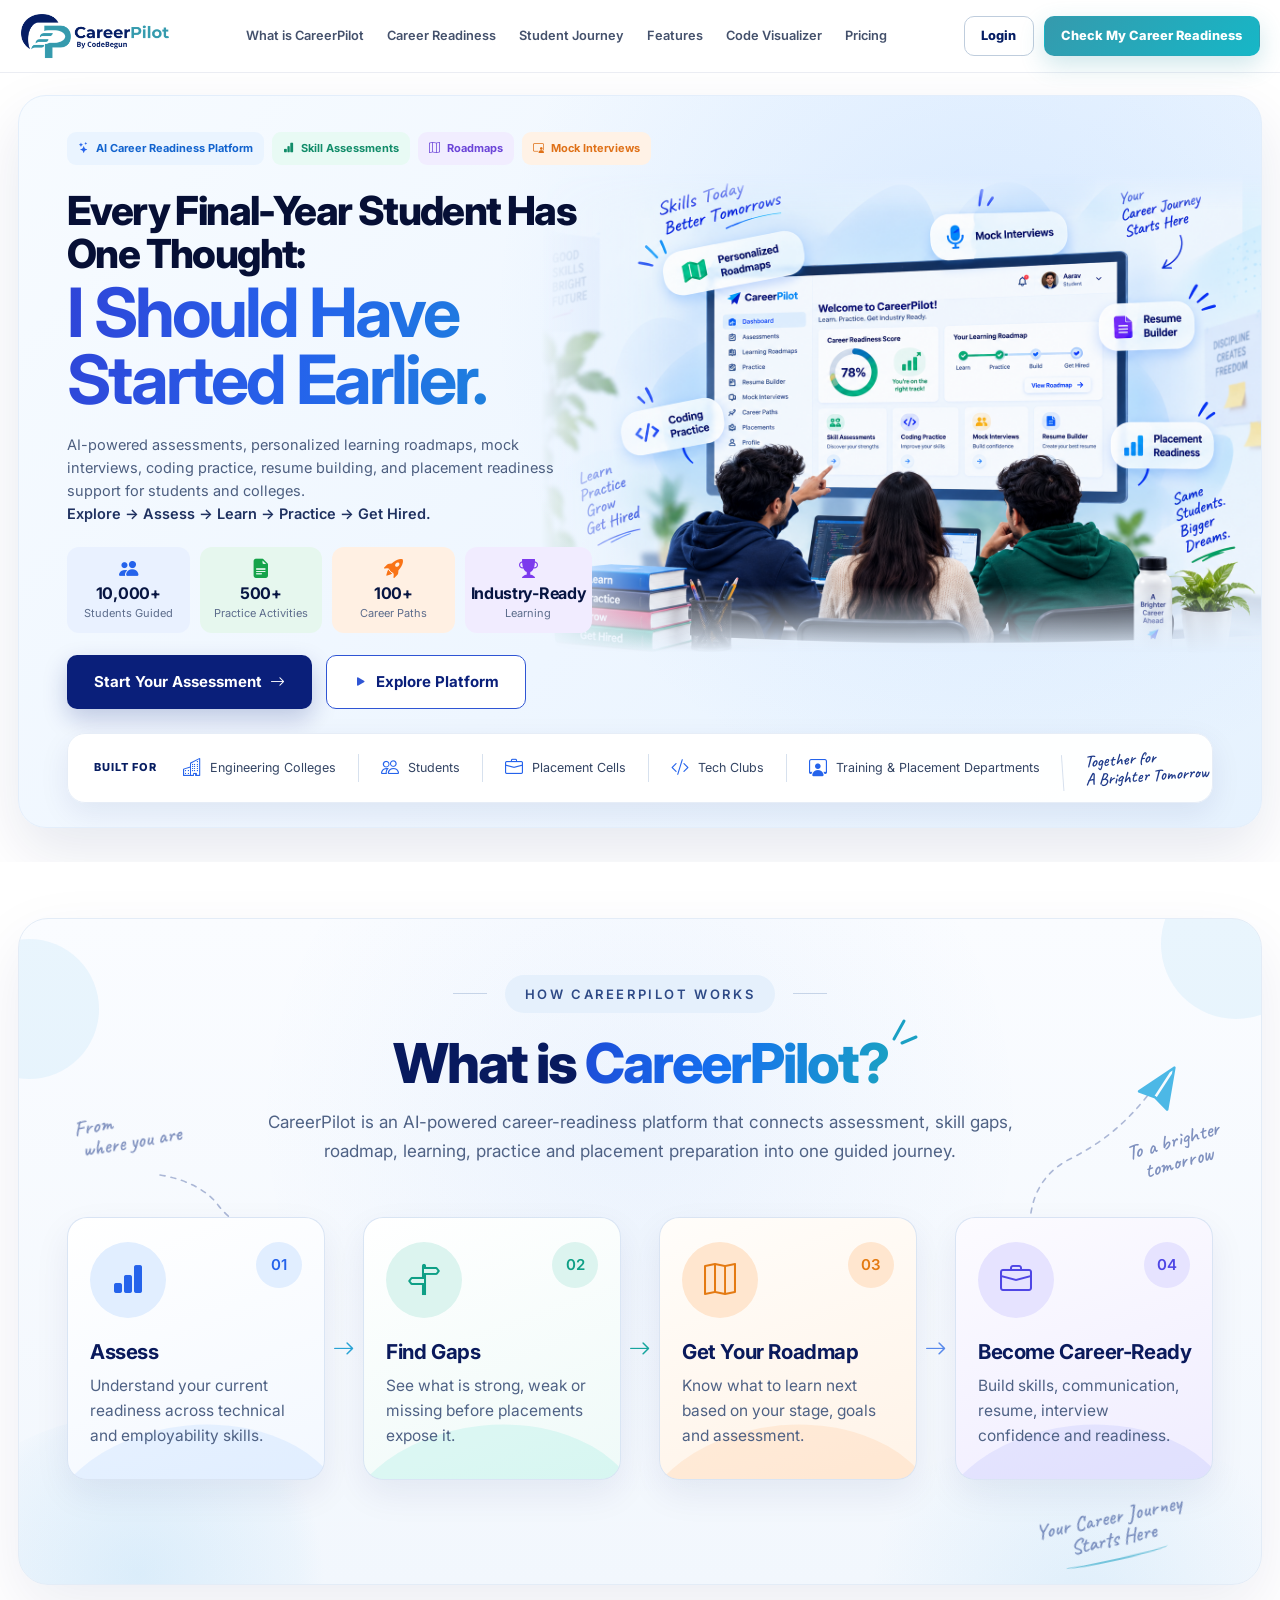
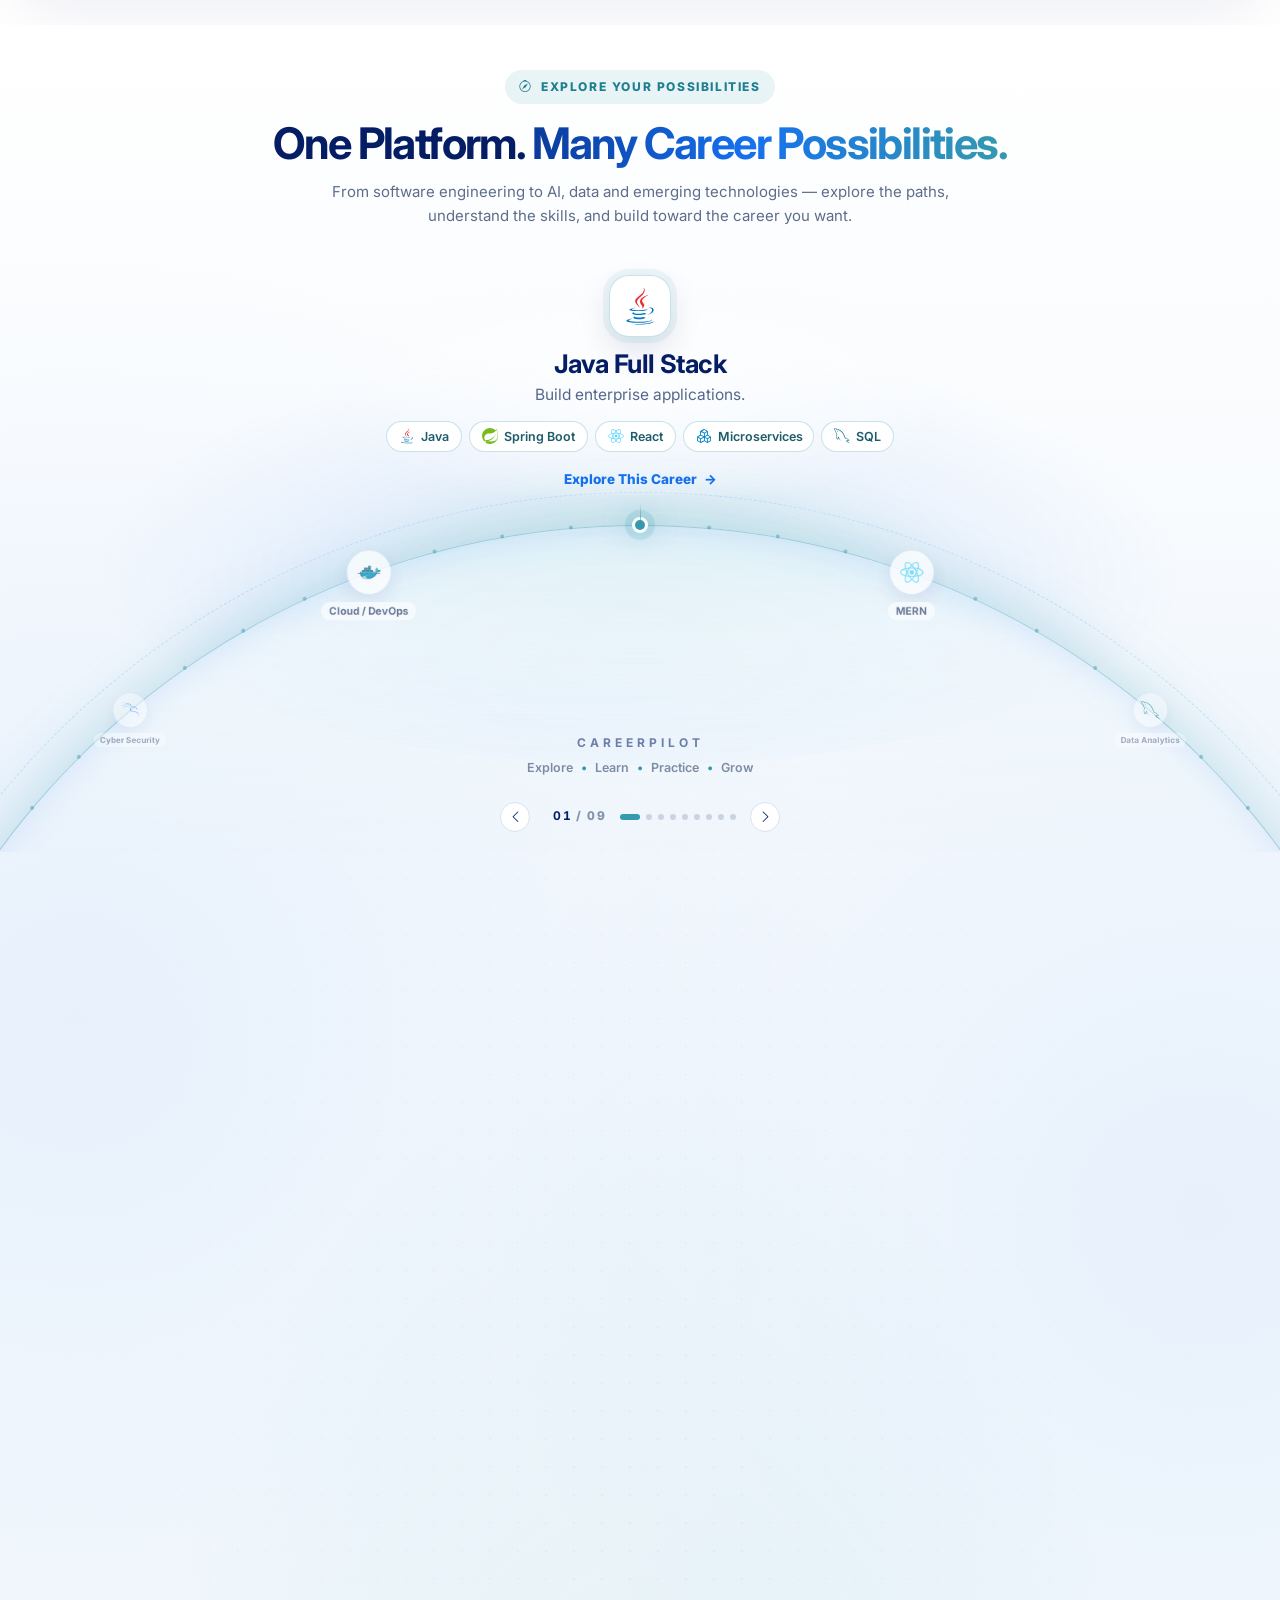
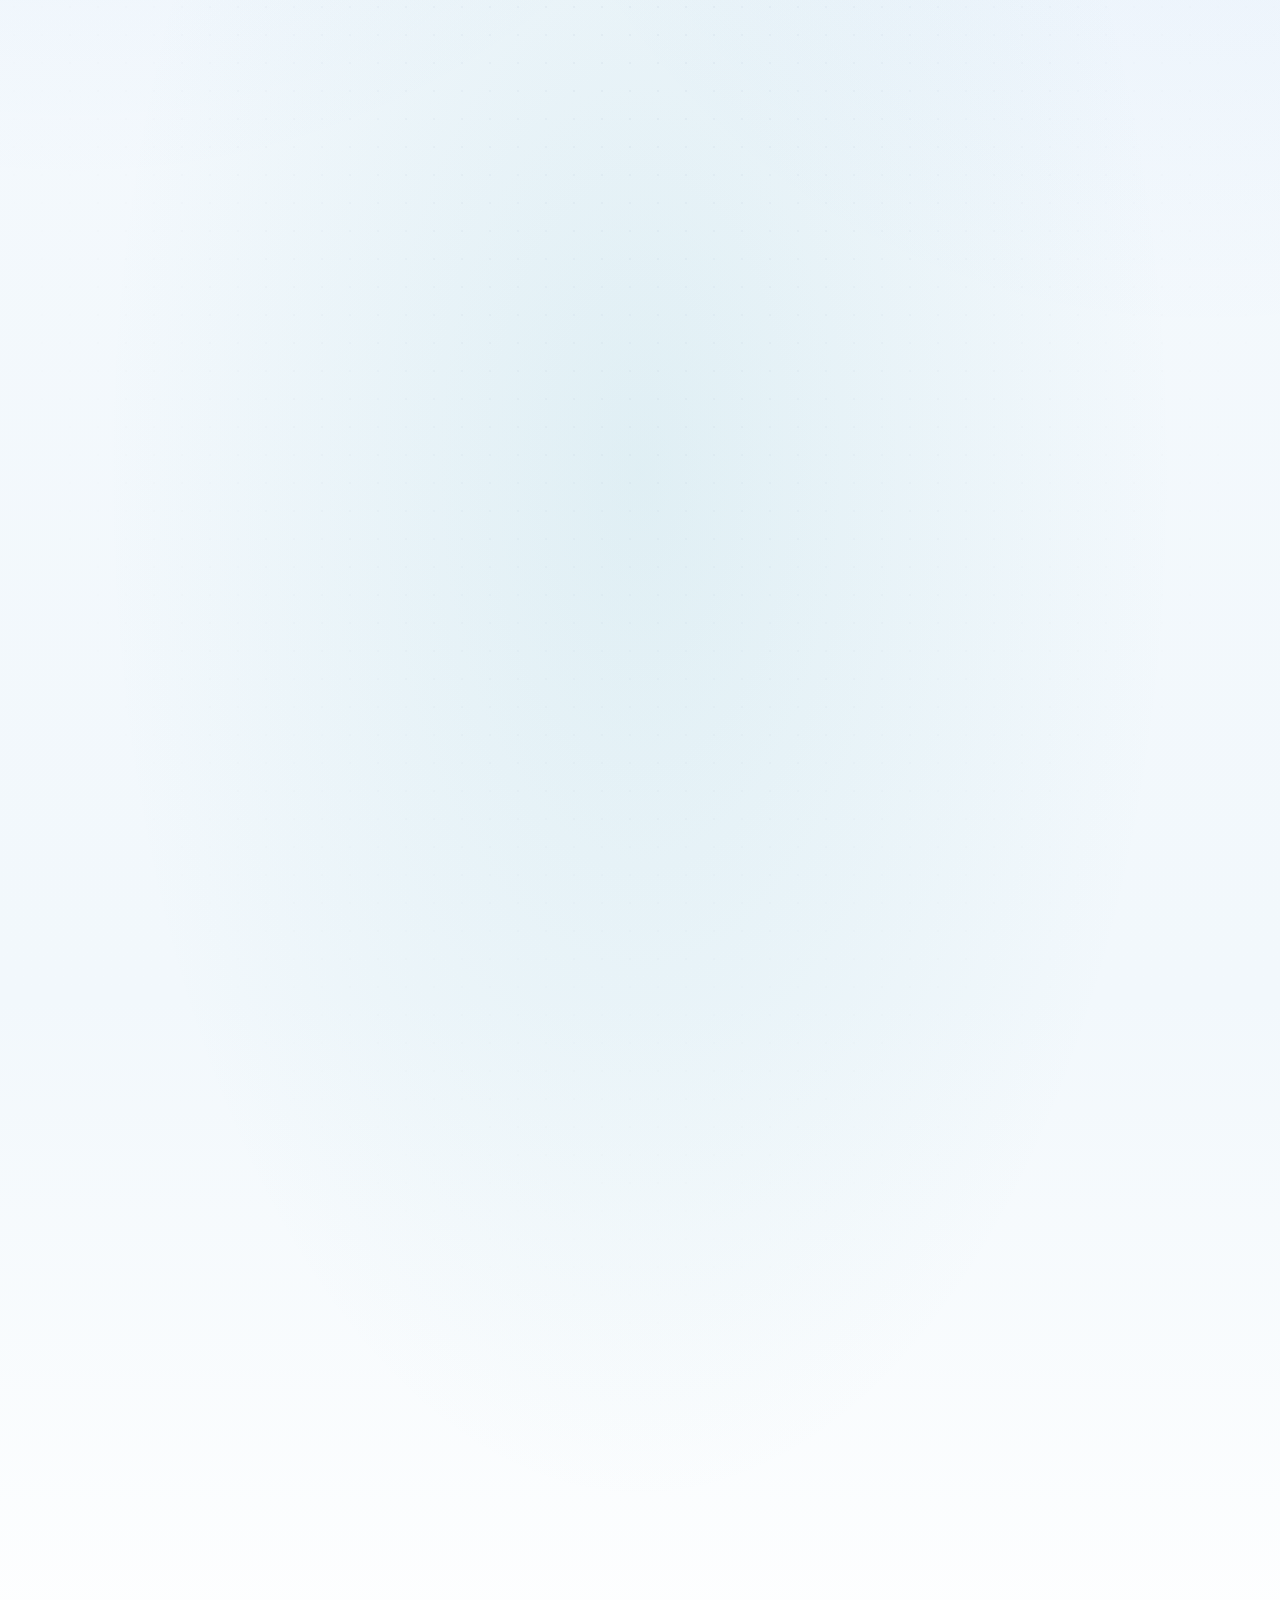
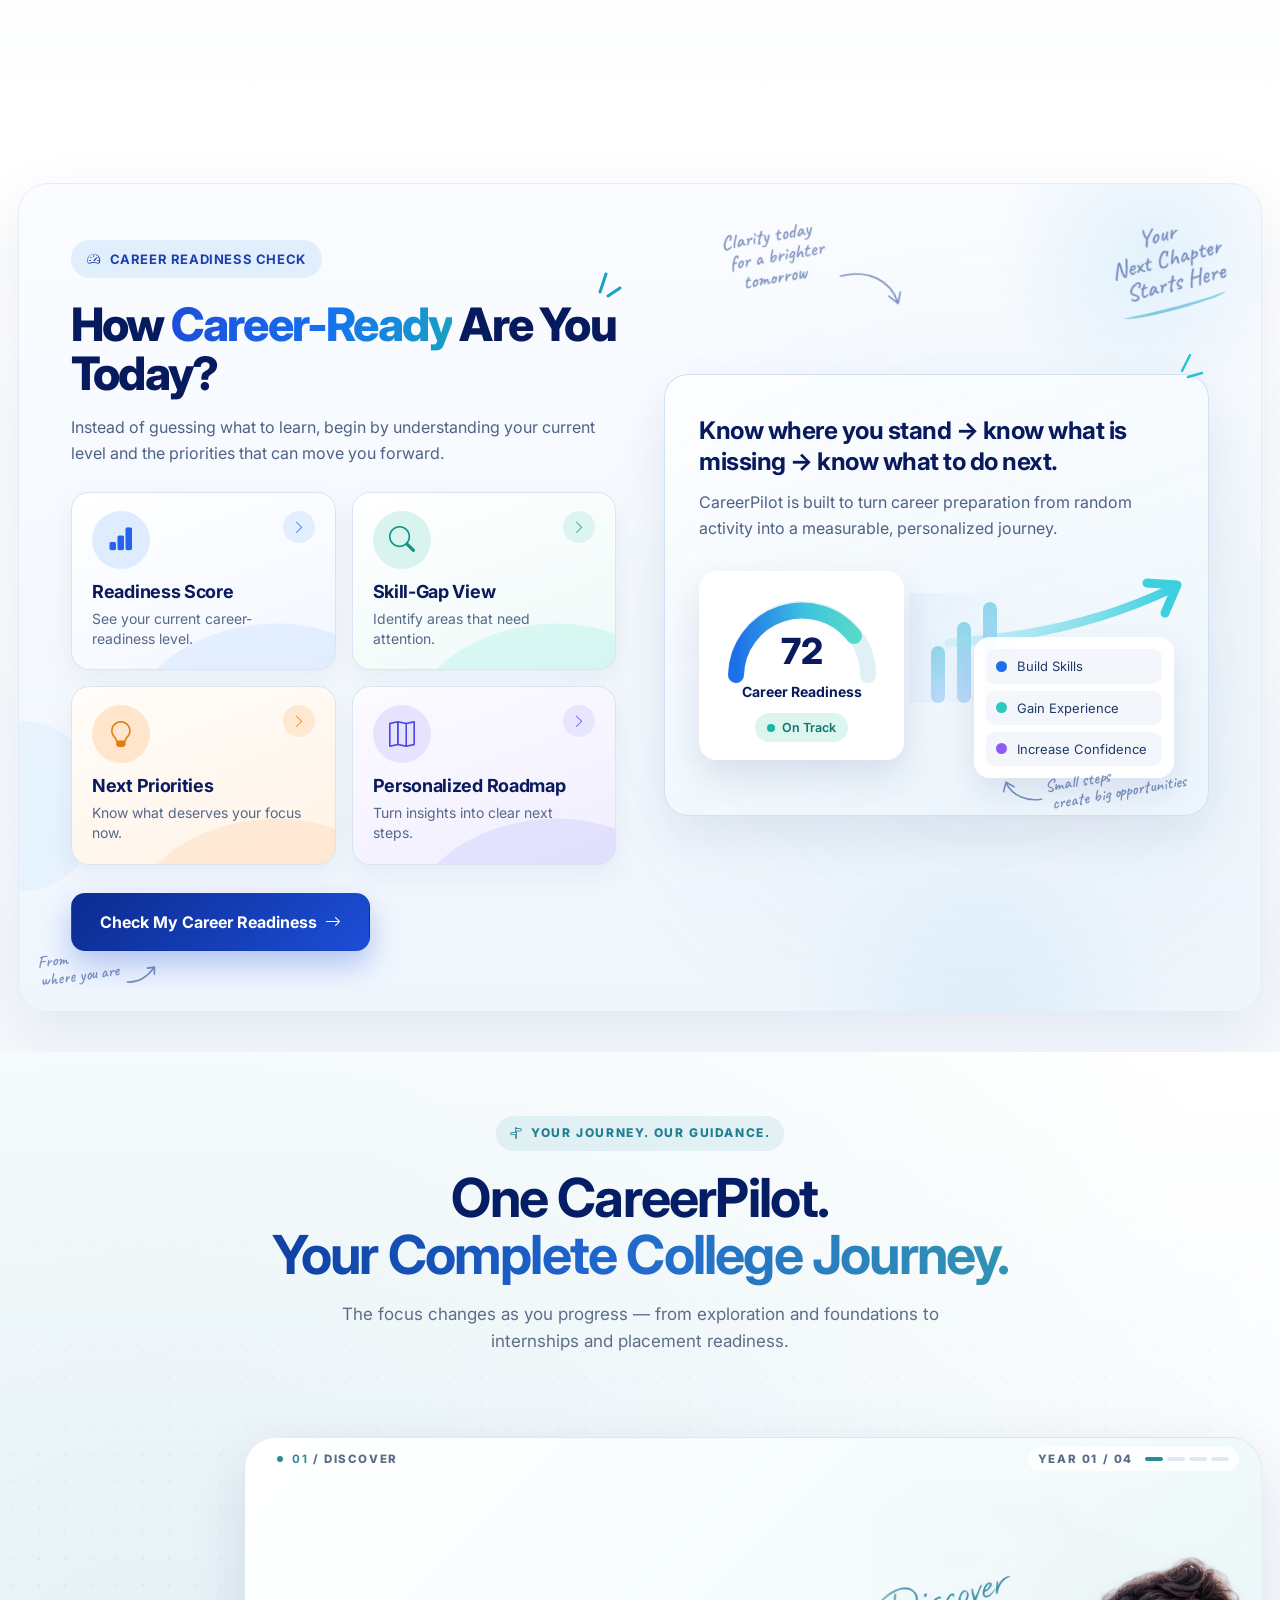
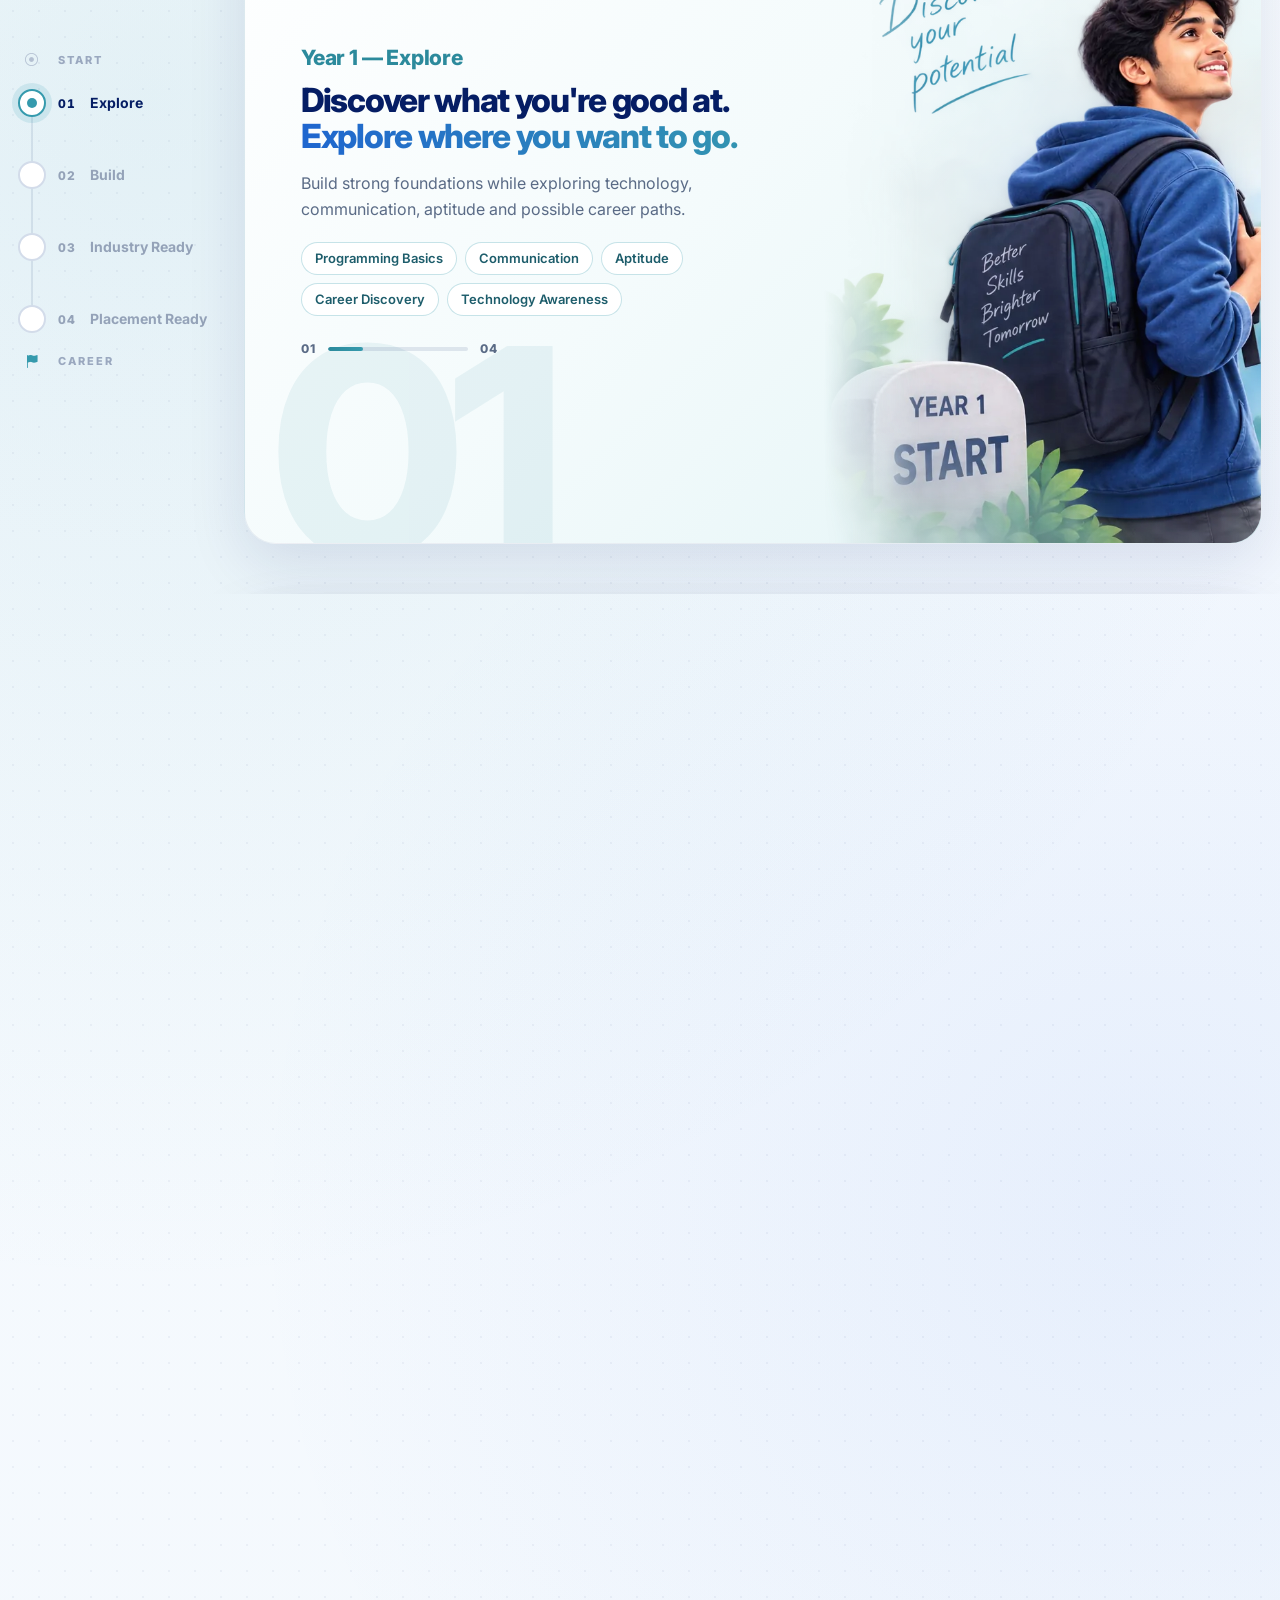
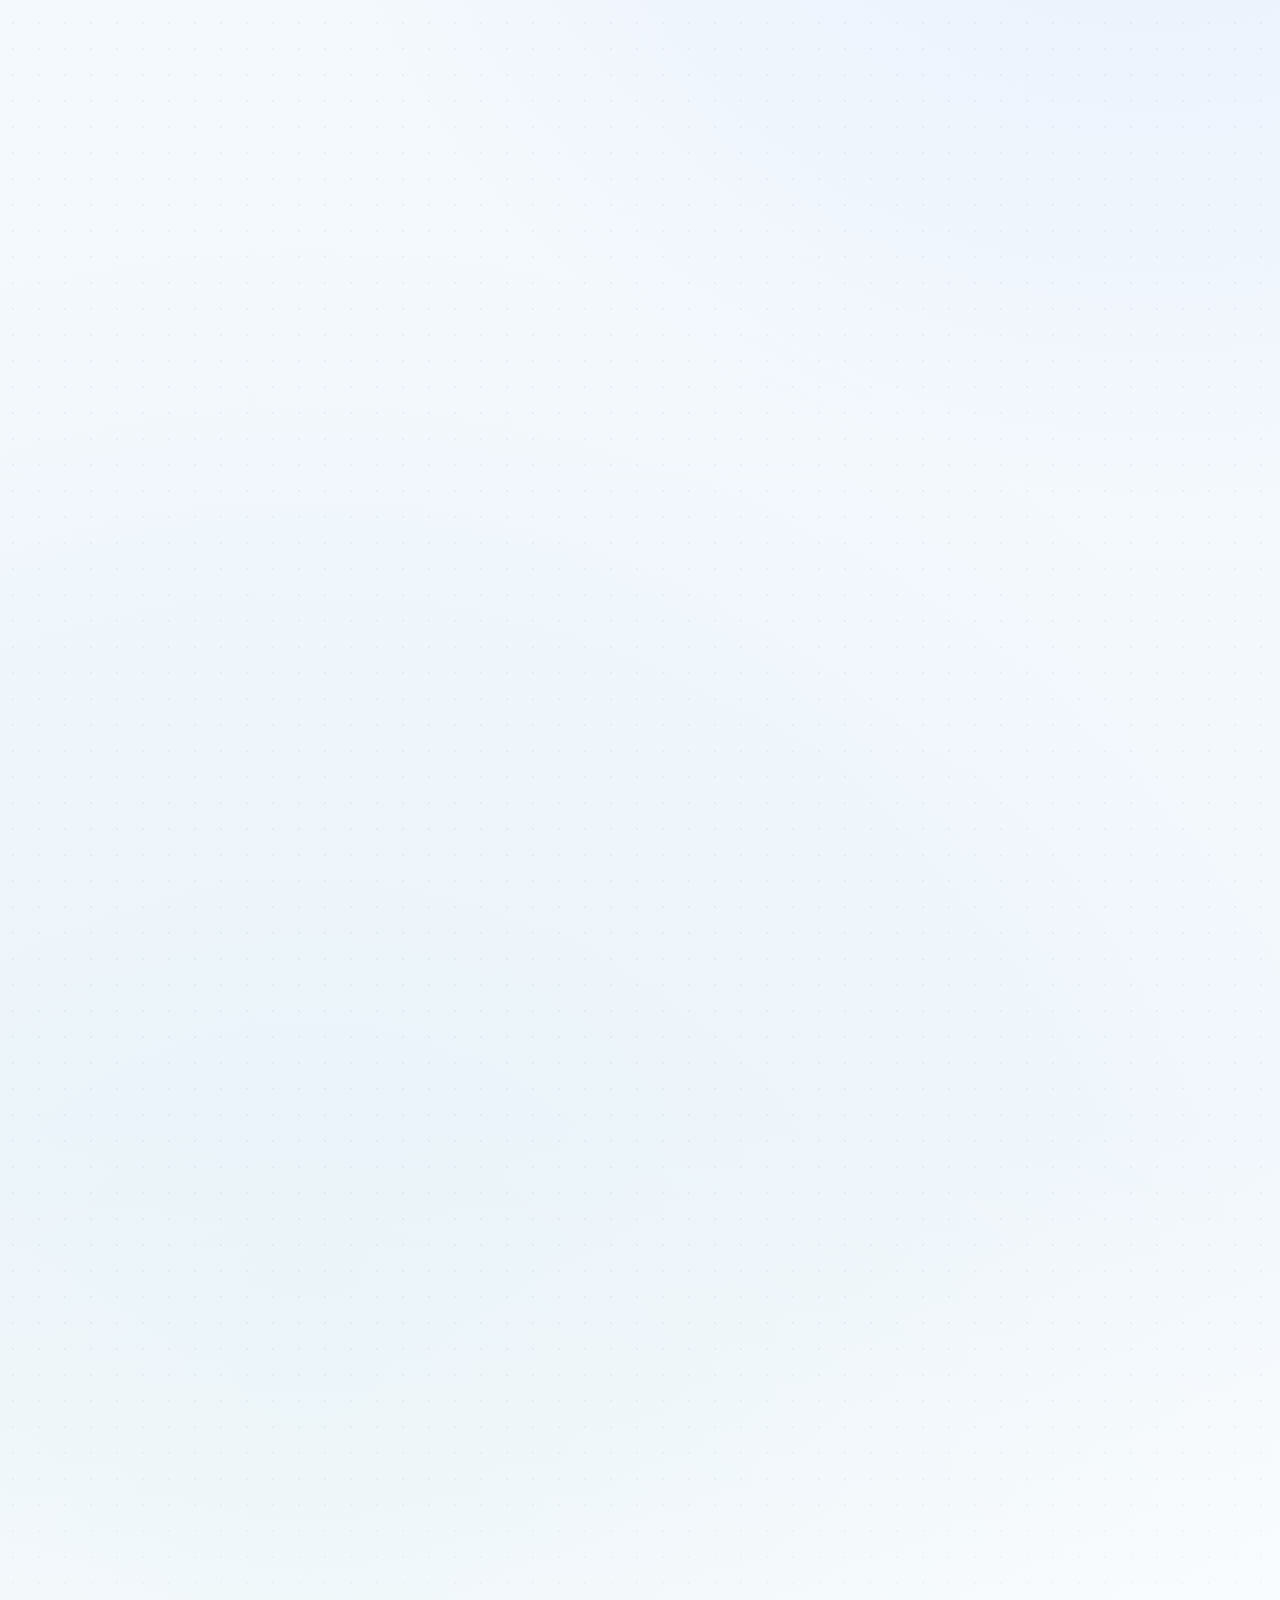
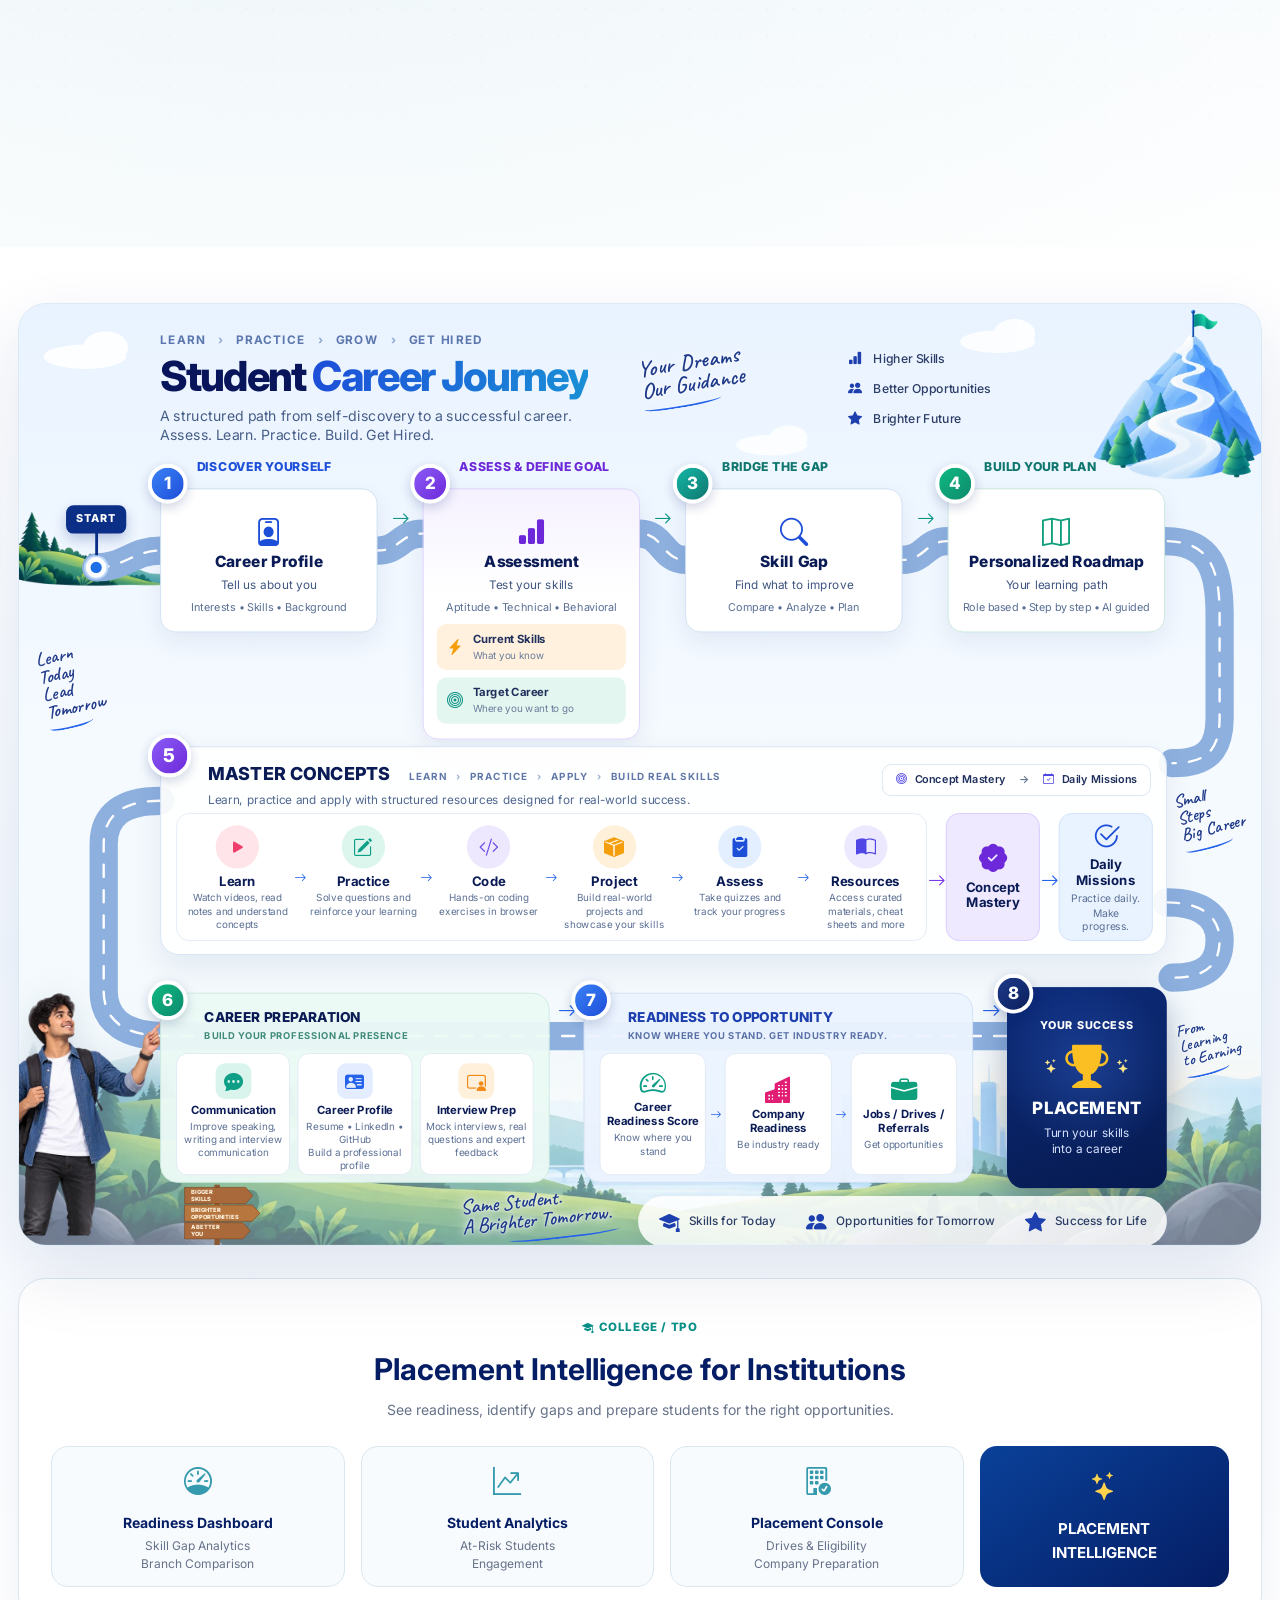
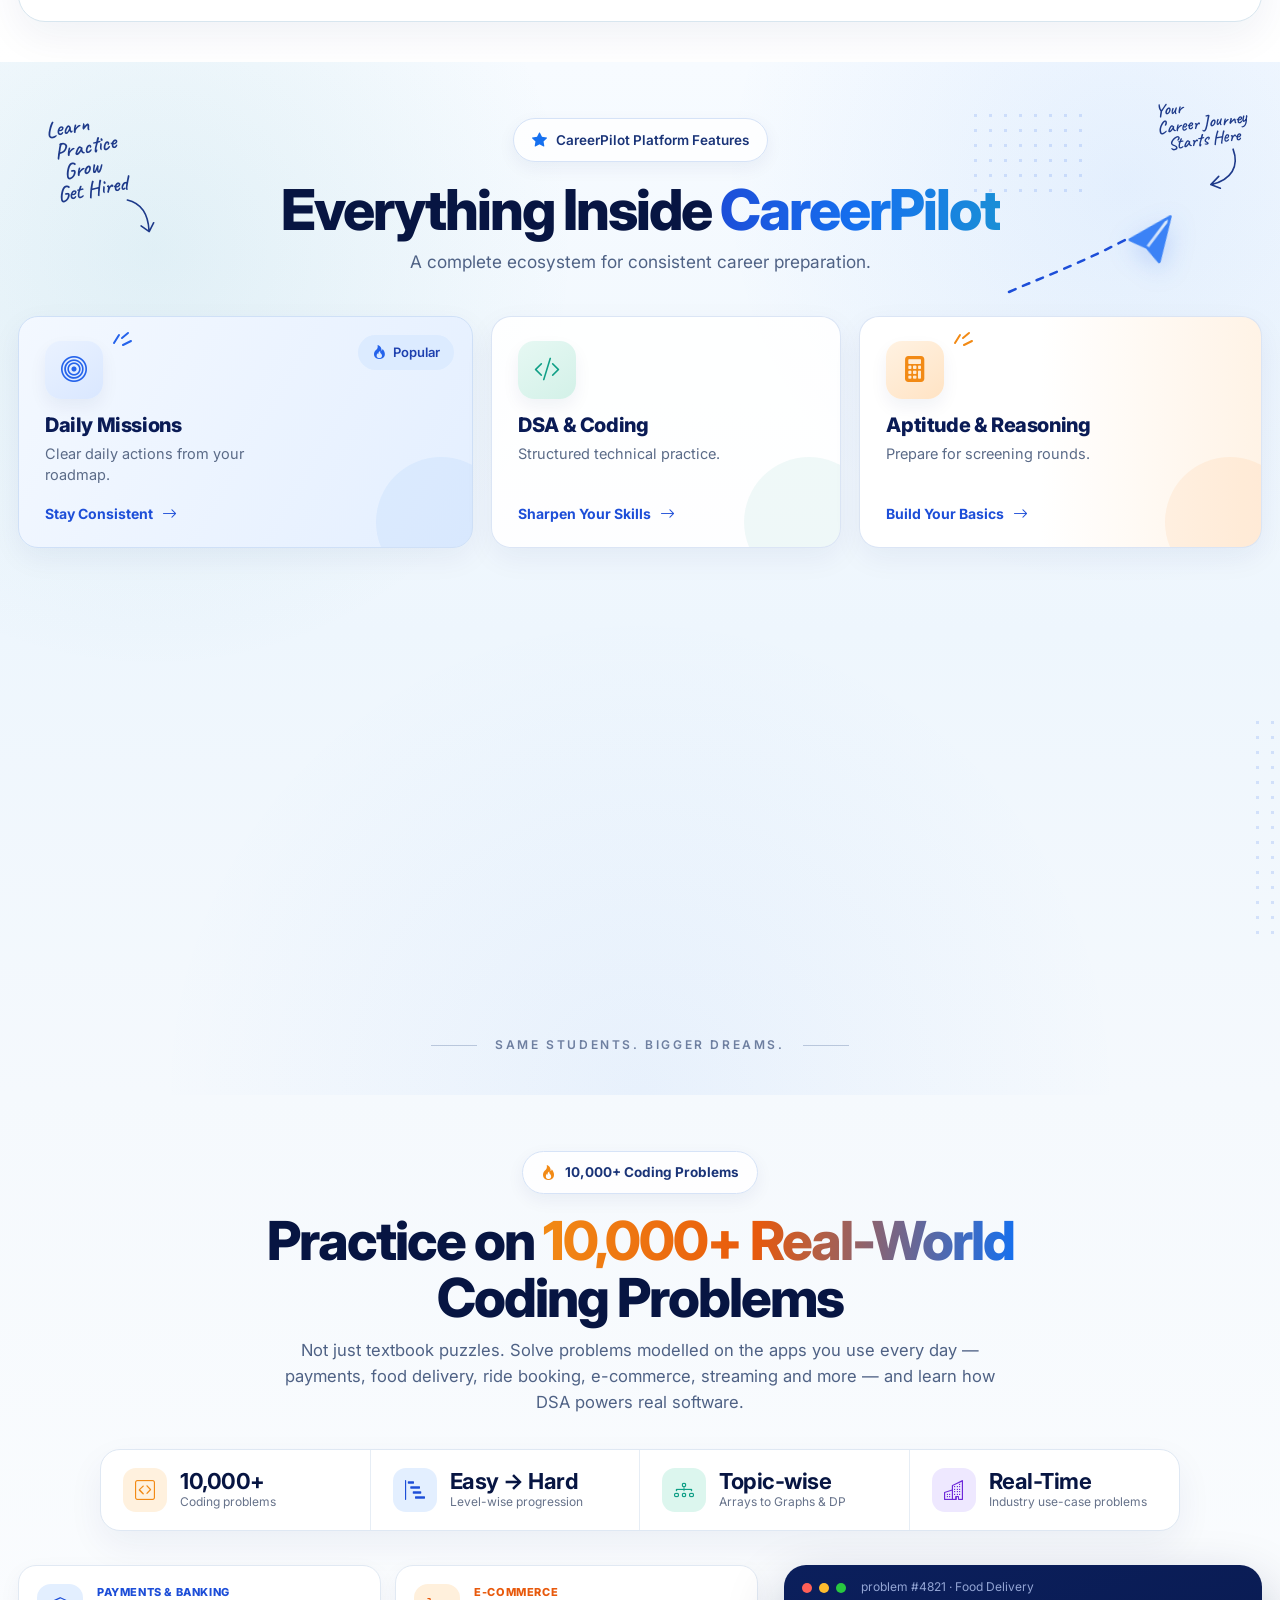
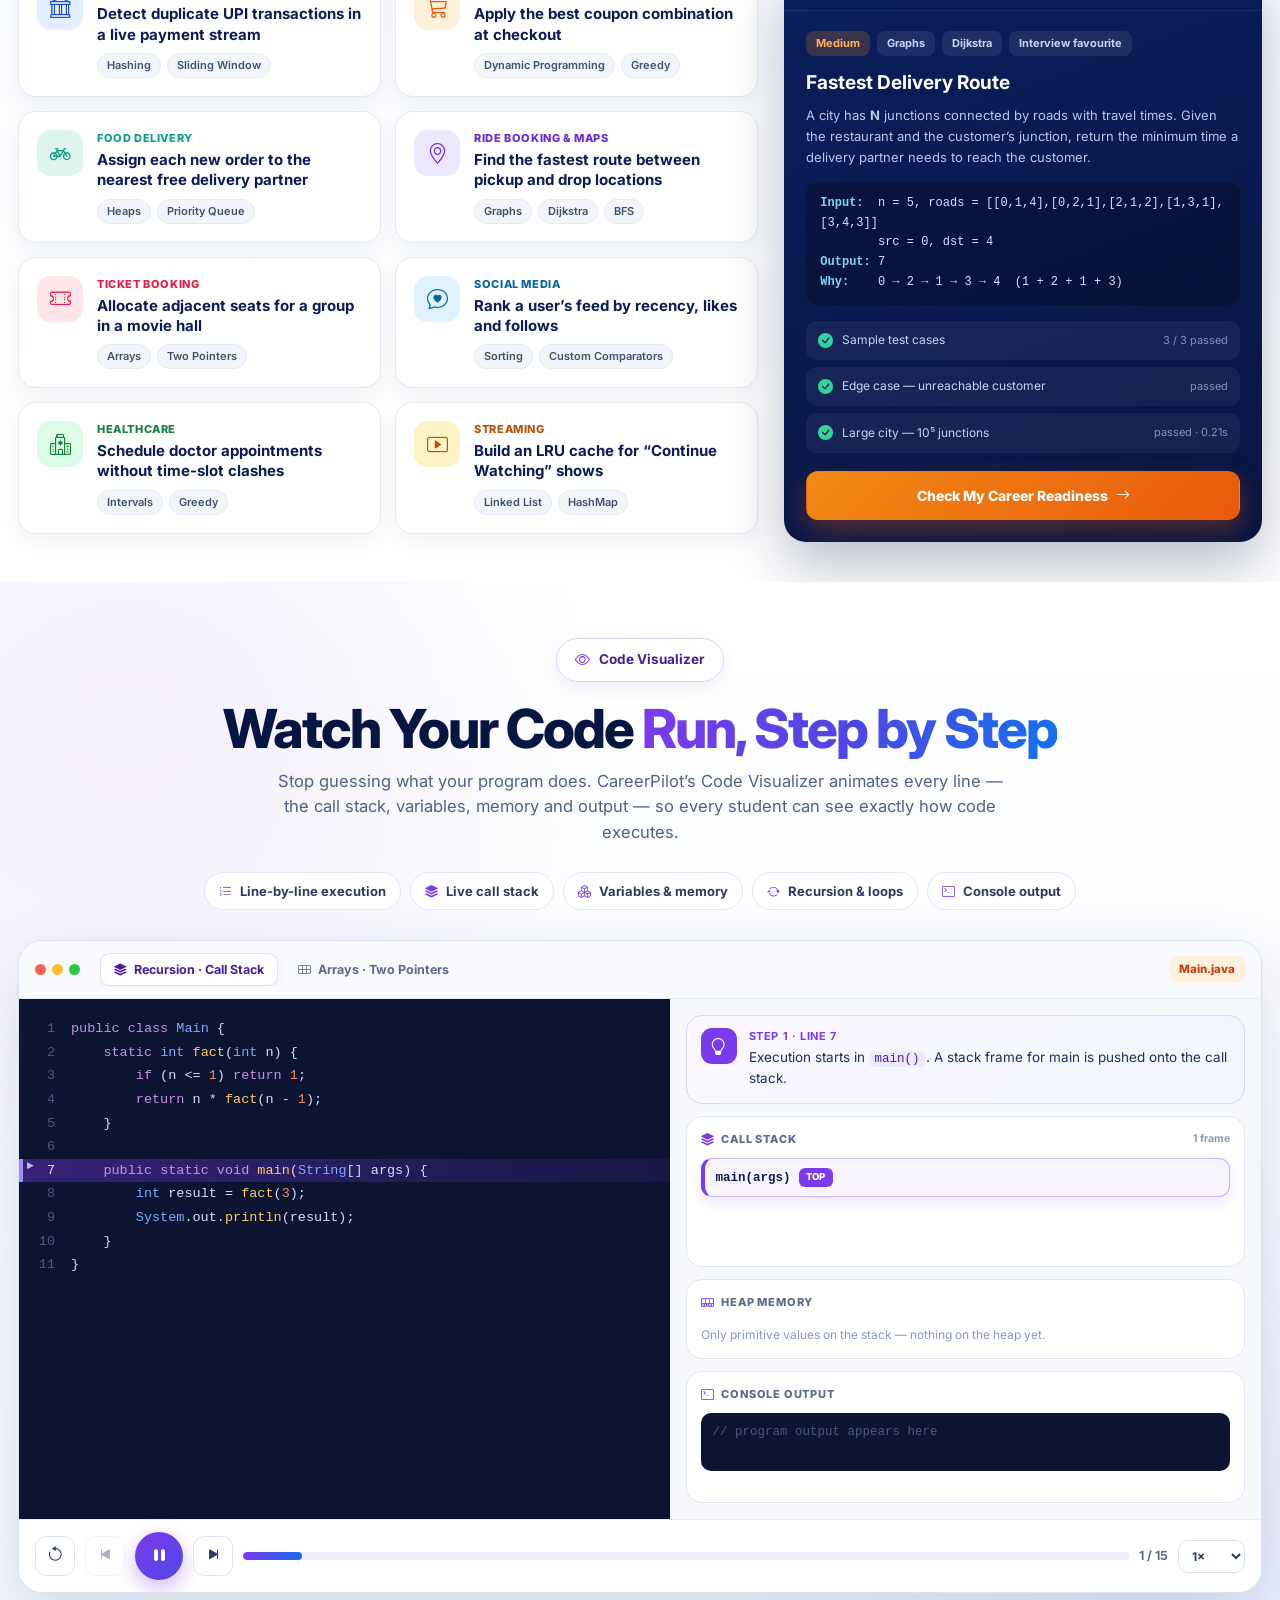
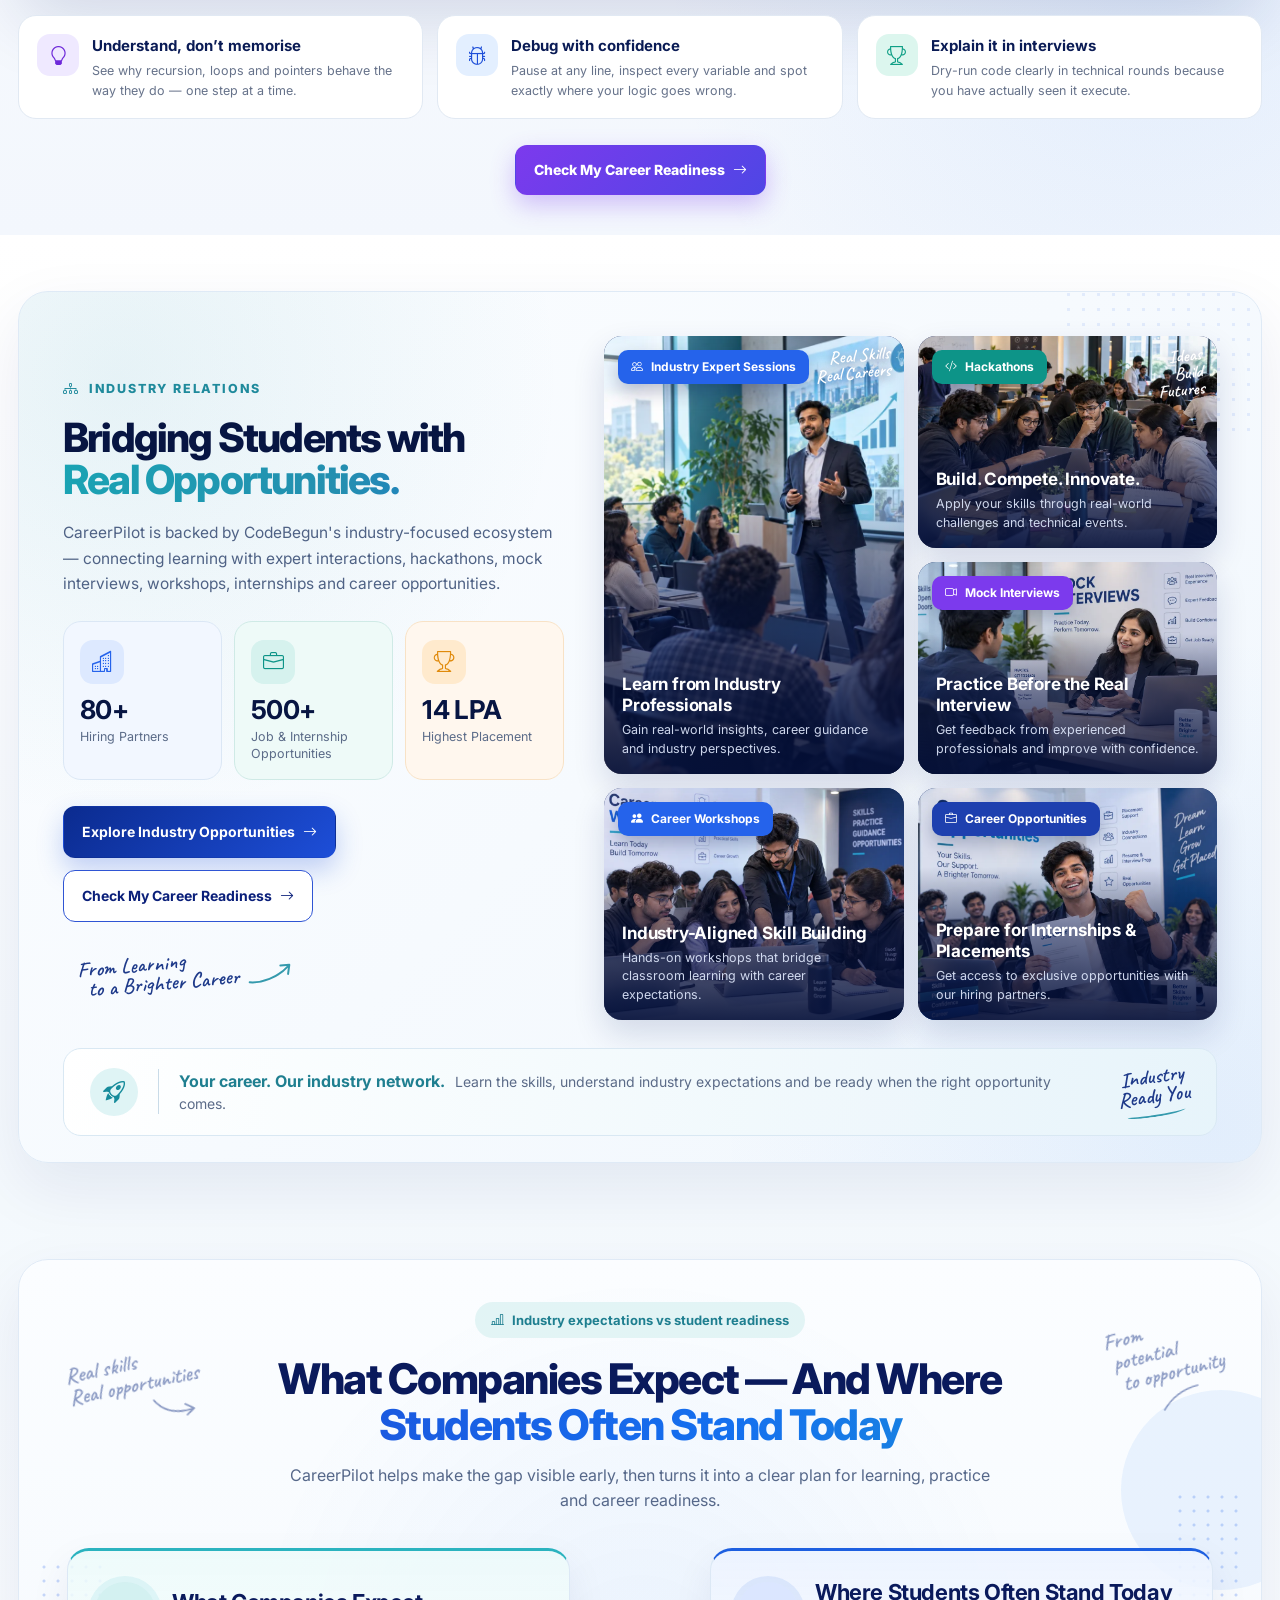
==== commit 0cf5675a: "Show header Login from 1200px; scale pinned Journey card to window height to cut blank space; tidy n" ====
--- a/index.html
+++ b/index.html
@@ -1,4 +1,4 @@
-<!doctype html><html lang="en"><head><meta charset="utf-8"><meta name="viewport" content="width=device-width,initial-scale=1"><title>CareerPilot by CodeBegun | Career Readiness, Roadmap & Placement Preparation</title><meta name="description" content="CareerPilot helps engineering and degree students assess career readiness, identify skill gaps, follow a personalized roadmap and prepare for internships and placements."><link rel="canonical" href="https://cbcareerpilot.com/"><script type="application/ld+json">{"@context":"https://schema.org","@graph":[{"@type":"Organization","@id":"https://cbcareerpilot.com/#org","name":"CareerPilot","alternateName":"CareerPilot by CodeBegun","url":"https://cbcareerpilot.com/","logo":"https://cbcareerpilot.com/assets/careerpilot-logo@2x.png","parentOrganization":{"@type":"Organization","name":"CodeBegun","url":"https://codebegun.com/"}},{"@type":"WebSite","@id":"https://cbcareerpilot.com/#website","url":"https://cbcareerpilot.com/","name":"CareerPilot","alternateName":"CareerPilot by CodeBegun","publisher":{"@id":"https://cbcareerpilot.com/#org"}}]}</script><meta property="og:title" content="CareerPilot by CodeBegun"><meta property="og:description" content="Know where you stand. Know what is missing. Know what to do next."><meta property="og:type" content="website"><meta property="og:url" content="https://cbcareerpilot.com/"><script async src="https://www.googletagmanager.com/gtag/js?id=G-Q78DVE5GDZ"></script><script>window.dataLayer=window.dataLayer||[];function gtag(){dataLayer.push(arguments)}gtag('js',new Date());gtag('config','G-Q78DVE5GDZ');</script><script>!function(f,b,e,v,n,t,s){if(f.fbq)return;n=f.fbq=function(){n.callMethod?n.callMethod.apply(n,arguments):n.queue.push(arguments)};if(!f._fbq)f._fbq=n;n.push=n;n.loaded=!0;n.version='2.0';n.queue=[];t=b.createElement(e);t.async=!0;t.src=v;s=b.getElementsByTagName(e)[0];s.parentNode.insertBefore(t,s)}(window,document,'script','https://connect.facebook.net/en_US/fbevents.js');fbq('init','1437911148228299');fbq('track','PageView');</script><link rel="stylesheet" href="https://cdn.jsdelivr.net/npm/bootstrap-icons@1.11.3/font/bootstrap-icons.min.css"><link rel="stylesheet" href="/assets/careerpilot.css?v=20261024-1"><link rel="stylesheet" href="/assets/college-journey.css?v=20261023-1"><link rel="stylesheet" href="/assets/career-horizon.css?v=20261023-1"><link rel="stylesheet" href="/assets/readiness-check.css?v=20261023-1"><link rel="stylesheet" href="/assets/what-is.css?v=20261023-1"><link rel="stylesheet" href="/assets/platform-features.css?v=20261023-1"><link rel="stylesheet" href="/assets/coding-problems.css?v=20261023-1"><link rel="stylesheet" href="/assets/code-visualizer.css?v=20261023-1"><link rel="stylesheet" href="https://fonts.googleapis.com/css2?family=Caveat:wght@600&display=swap"><style>.hero-v2{padding:22px 0 34px;background:#fff}.hero-v2>.container{width:min(1320px,calc(100% - 36px))}.hero-v2 .hero-v2-shell{position:relative;display:block;min-height:0;padding:36px 0 118px 48px;border:1px solid #e3eefb;border-radius:28px;background:radial-gradient(circle at 78% 30%,rgba(120,180,255,.20),transparent 45%),linear-gradient(135deg,#f7fbff 0%,#eef6ff 55%,#e6f2fe 100%);box-shadow:0 24px 60px rgba(5,29,100,.10);overflow:hidden}.hero-v2 .hero-v2-copy{position:relative;z-index:3;width:44%;padding:0}.hero-v2 .hero-v2-pills{gap:8px;flex-wrap:nowrap;margin-bottom:24px}.hero-v2 .hero-v2-pills span{padding:8px 11px;border-radius:9px;font-size:11px;font-weight:700;white-space:nowrap}.hero-v2 .hero-v2-pills span:nth-child(1) i{color:#2563eb}.hero-v2 h1{margin:0 0 16px;letter-spacing:-2px}.hero-v2 h1 small{font-size:40px;line-height:1.08;letter-spacing:-1.6px;margin-bottom:4px;color:#060f35}.hero-v2 h1 span{font-size:68px;line-height:.98;letter-spacing:-3px;padding-bottom:4px;background:linear-gradient(100deg,#2f45d8 0%,#2563eb 45%,#1a8fd6 100%);-webkit-background-clip:text;background-clip:text;color:transparent}.hero-v2 .hero-v2-copy>p{max-width:560px;margin:0;font-size:14.5px;line-height:1.6;color:#4d5f80}.hero-v2 .hero-v2-copy>p b{font-weight:600;color:#1f3160;white-space:nowrap}.hero-v2-stats{display:grid;grid-template-columns:repeat(4,1fr);gap:10px;margin:22px 0 0}.hero-v2-stats>div{padding:12px 6px 11px;border-radius:12px;text-align:center;background:#e9f1ff}.hero-v2-stats>div:nth-child(2){background:#e6f7ee}.hero-v2-stats>div:nth-child(3){background:#fff0e3}.hero-v2-stats>div:nth-child(4){background:#f1ecff}.hero-v2-stats i{display:block;font-size:19px;line-height:1;margin-bottom:5px;color:#2563eb}.hero-v2-stats>div:nth-child(2) i{color:#16a34a}.hero-v2-stats>div:nth-child(3) i{color:#f97316}.hero-v2-stats>div:nth-child(4) i{color:#7c3aed}.hero-v2-stats b{display:block;font-size:16px;line-height:1.2;color:#071542;letter-spacing:-.3px;white-space:nowrap}.hero-v2-stats span{display:block;margin-top:2px;font-size:11px;color:#5d6d8c}.hero-v2 .hero-ctas{margin-top:22px;gap:14px}.hero-v2 .hero-ctas .btn{min-width:0;padding:14px 26px;border-radius:10px;font-size:15px;font-weight:700}.hero-v2 .hero-ctas .btn-primary{background:#0a1f7a;box-shadow:0 10px 24px rgba(10,31,122,.22)}.hero-v2 .hero-ctas .btn-outline{min-width:200px;border:1.5px solid #2f55d4;background:#fff;color:#0a1f7a}.hero-v2 .hero-ctas .btn-outline i{color:#2f55d4}.hero-v2 .hero-v2-visual.hero-illustration{position:absolute;z-index:1;top:0;right:0;bottom:96px;width:58%;min-height:0;margin:0;display:flex;align-items:center;justify-content:flex-end;overflow:visible}.hero-v2 .hero-v2-visual.hero-illustration img{display:block;width:100%;height:auto;-webkit-mask-image:linear-gradient(90deg,transparent 0,#000 18%),linear-gradient(180deg,transparent 0,#000 8%,#000 86%,transparent 100%);-webkit-mask-composite:source-in;mask-image:linear-gradient(90deg,transparent 0,#000 18%),linear-gradient(180deg,transparent 0,#000 8%,#000 86%,transparent 100%);mask-composite:intersect}.hero-v2 .hero-v2-built{position:absolute;z-index:4;left:48px;right:48px;bottom:24px;display:flex;align-items:center;justify-content:flex-start;gap:0;padding:16px 26px;border:1px solid #e6edf7;border-radius:18px;background:rgba(255,255,255,.96);box-shadow:0 10px 30px rgba(5,29,100,.08);font-size:12.5px;color:#334463;white-space:nowrap}.hero-v2 .hero-v2-built>b{margin-right:26px;font-size:11px;font-weight:800;letter-spacing:1px;color:#071d62}.hero-v2 .hero-v2-built span{display:flex;align-items:center;gap:9px;padding:0 22px;border-left:1px solid #d7e1ee}.hero-v2 .hero-v2-built>b+span{padding-left:0;border-left:0}.hero-v2 .hero-v2-built span i{font-size:18px;color:#2563eb}.hero-v2 .hero-v2-built em{margin-left:auto;padding-left:22px;border-left:1px solid #d7e1ee;font-family:Caveat,'Segoe Print',cursive;font-style:normal;font-weight:600;font-size:17px;line-height:1.05;color:#1e3a8a;transform:rotate(-4deg);text-align:left}@media(max-width:1240px){.hero-v2 .hero-v2-copy{width:48%}.hero-v2 .hero-v2-pills{flex-wrap:wrap;gap:6px}.hero-v2 .hero-v2-pills span{padding:7px 9px;font-size:10px}.hero-v2-stats{gap:8px}.hero-v2-stats span{font-size:10px;white-space:nowrap}.hero-v2 h1 small{font-size:32px}.hero-v2 h1 span{font-size:54px}.hero-v2-stats b{font-size:14px}.hero-v2 .hero-ctas .btn{padding:13px 18px;font-size:14px}.hero-v2 .hero-ctas .btn-outline{min-width:0}.hero-v2 .hero-v2-visual.hero-illustration{width:55%}.hero-v2 .hero-v2-built{font-size:11.5px;padding:14px 18px}.hero-v2 .hero-v2-built span{padding:0 14px}.hero-v2 .hero-v2-built em{display:none}}@media(max-width:980px){.hero-v2 .hero-v2-shell{padding:30px 26px 26px}.hero-v2 .hero-v2-copy{width:auto}.hero-v2 .hero-v2-pills{flex-wrap:wrap}.hero-v2 .hero-v2-visual.hero-illustration{position:relative;inset:auto;width:auto;margin:24px -26px 0;display:block}.hero-v2 .hero-v2-visual.hero-illustration img{height:auto;-webkit-mask-image:none;mask-image:none}.hero-v2 .hero-v2-built{position:relative;left:auto;right:auto;bottom:auto;margin-top:16px;overflow-x:auto}}@media(max-width:640px){.hero-v2 .hero-v2-shell{padding:22px 16px 16px;border-radius:20px}.hero-v2 .hero-v2-pills span{font-size:10px;padding:7px 9px}.hero-v2 h1 small{font-size:27px;letter-spacing:-1px}.hero-v2 h1 span{font-size:44px;letter-spacing:-2px}.hero-v2 .hero-v2-copy>p{font-size:14px}.hero-v2-stats{grid-template-columns:repeat(2,1fr)}.hero-v2 .hero-ctas .btn{width:100%}.hero-v2 .hero-v2-visual.hero-illustration{margin:20px -16px 0}}</style></head><body data-page="home"><noscript><img height="1" width="1" style="display:none" src="https://www.facebook.com/tr?id=1437911148228299&ev=PageView&noscript=1" alt=""></noscript><header class="cb-nav"><div class="container cb-nav-inner"><a class="cb-brand" href="/"><img src="/assets/careerpilot-logo@2x.png" alt="CareerPilot by CodeBegun" width="560" height="174"></a><nav class="cb-links"><a href="#what">What is CareerPilot</a><a href="#assessment">Career Readiness</a><a href="#journey">Student Journey</a><a href="#inside">Features</a><a href="#code-visualizer">Code Visualizer</a><a href="#pricing">Pricing</a></nav><div class="cb-actions"><a class="btn btn-outline" data-track="login" data-location="header" href="https://platform.codebegun.com/careerpilot">Login</a><a class="btn btn-teal" data-track="readiness" data-location="header" href="https://platform.codebegun.com/careerpilot/join?tenant=codebegun">Check My Readiness</a></div><button class="menu-btn" aria-label="Menu"><i class="bi bi-list"></i></button></div></header><main><section class="hero hero-v2"><div class="container"><div class="hero-v2-shell"><div class="hero-v2-copy"><div class="hero-v2-pills"><span><i class="bi bi-stars"></i> AI Career Readiness Platform</span><span><i class="bi bi-bar-chart-fill"></i> Skill Assessments</span><span><i class="bi bi-map"></i> Roadmaps</span><span><i class="bi bi-person-video3"></i> Mock Interviews</span></div><h1><small>Every Final-Year Student Has One Thought:</small><span>I Should Have<br>Started Earlier.</span></h1><p>AI-powered assessments, personalized learning roadmaps, mock interviews, coding practice, resume building, and placement readiness support for students and colleges. <b>Explore &rarr; Assess &rarr; Learn &rarr; Practice &rarr; Get Hired.</b></p><div class="hero-v2-stats"><div><i class="bi bi-people-fill"></i><b>10,000+</b><span>Students Guided</span></div><div><i class="bi bi-file-earmark-text-fill"></i><b>500+</b><span>Practice Activities</span></div><div><i class="bi bi-rocket-takeoff-fill"></i><b>100+</b><span>Career Paths</span></div><div><i class="bi bi-trophy-fill"></i><b>Industry-Ready</b><span>Learning</span></div></div><div class="hero-ctas"><a class="btn btn-primary" data-track="readiness" data-location="hero" data-cta-keep href="https://platform.codebegun.com/careerpilot/join?tenant=codebegun">Start Your Assessment <i class="bi bi-arrow-right"></i></a><a class="btn btn-outline" href="#what"><i class="bi bi-play-fill"></i> Explore Platform</a></div></div><div class="hero-v2-visual hero-illustration"><img src="/assets/images/careerpilot-hero-students.png" alt="CareerPilot students using the career readiness platform with assessments, roadmaps, coding practice, mock interviews and placement readiness"></div><div class="hero-v2-built"><b>BUILT FOR</b><span><i class="bi bi-buildings"></i> Engineering Colleges</span><span><i class="bi bi-people"></i> Students</span><span><i class="bi bi-briefcase"></i> Placement Cells</span><span><i class="bi bi-code-slash"></i> Tech Clubs</span><span><i class="bi bi-person-workspace"></i> Training &amp; Placement Departments</span><em>Together for<br>A Brighter Tomorrow</em></div></div></div></section><section class="wi" id="what" aria-labelledby="wi-heading"><div class="wi-shell"><span class="wi-blob" aria-hidden="true"></span><span class="wi-blob wi-blob--r" aria-hidden="true"></span><span class="wi-note wi-note--from" aria-hidden="true">From<br>&nbsp;where you are</span><svg class="wi-trail wi-trail--l" viewBox="0 0 130 80" aria-hidden="true"><path d="M4 6C30 10 52 22 62 36C74 52 96 66 126 76"/></svg><i class="bi bi-send-fill wi-plane" aria-hidden="true"></i><svg class="wi-trail wi-trail--r" viewBox="0 0 140 150" aria-hidden="true"><path d="M8 146C6 110 20 84 48 70C80 54 104 34 126 6"/></svg><span class="wi-note wi-note--to" aria-hidden="true">To a brighter<br>tomorrow</span><div class="wi-head"><span class="wi-kicker"><span>HOW CAREERPILOT WORKS</span></span><h2 id="wi-heading">What is <span>CareerPilot?</span><svg viewBox="0 0 30 30" aria-hidden="true"><path d="M6 22L16 4M14 26L28 20"/></svg></h2><p>CareerPilot is an AI-powered career-readiness platform that connects assessment, skill gaps, roadmap, learning, practice and placement preparation into one guided journey.</p></div><ol class="wi-steps"><li class="wi-card wi-c1"><div class="wi-top"><span class="wi-icon"><i class="bi bi-bar-chart-fill" aria-hidden="true"></i></span><span class="wi-num" aria-hidden="true">01</span></div><h3>Assess</h3><p>Understand your current readiness across technical and employability skills.</p></li><li class="wi-arrow " aria-hidden="true"><i class="bi bi-arrow-right"></i></li><li class="wi-card wi-c2"><div class="wi-top"><span class="wi-icon"><i class="bi bi-signpost-split" aria-hidden="true"></i></span><span class="wi-num" aria-hidden="true">02</span></div><h3>Find Gaps</h3><p>See what is strong, weak or missing before placements expose it.</p></li><li class="wi-arrow wi-a2" aria-hidden="true"><i class="bi bi-arrow-right"></i></li><li class="wi-card wi-c3"><div class="wi-top"><span class="wi-icon"><i class="bi bi-map" aria-hidden="true"></i></span><span class="wi-num" aria-hidden="true">03</span></div><h3>Get Your Roadmap</h3><p>Know what to learn next based on your stage, goals and assessment.</p></li><li class="wi-arrow wi-a3" aria-hidden="true"><i class="bi bi-arrow-right"></i></li><li class="wi-card wi-c4"><div class="wi-top"><span class="wi-icon"><i class="bi bi-briefcase" aria-hidden="true"></i></span><span class="wi-num" aria-hidden="true">04</span></div><h3>Become Career-Ready</h3><p>Build skills, communication, resume, interview confidence and readiness.</p></li></ol><span class="wi-note wi-note--foot" aria-hidden="true">Your Career Journey<br>Starts Here</span></div></section><section class="ch" id="career-paths" data-career-horizon aria-labelledby="ch-heading"><div class="ch-bg" aria-hidden="true"></div><div class="ch-track"><div class="ch-sticky"><div class="container ch-head"><span class="ch-eyebrow"><i class="bi bi-compass" aria-hidden="true"></i> EXPLORE YOUR POSSIBILITIES</span><h2 id="ch-heading">One Platform. <span>Many Career Possibilities.</span></h2><p>From software engineering to AI, data and emerging technologies — explore the paths, understand the skills, and build toward the career you want.</p></div><ul class="ch-fallback"><li>Java Full Stack</li><li>MERN Full Stack</li><li>Data Analytics</li><li>Data Science</li><li>AI &amp; Machine Learning</li><li>Generative AI</li><li>Agentic AI</li><li>Cyber Security</li><li>Cloud &amp; DevOps</li></ul><div class="ch-horizon"></div></div></div></section><section class="rc" id="assessment" aria-labelledby="rc-heading"><div class="rc-shell"><span class="rc-blob" aria-hidden="true"></span><span class="rc-hand rc-hand--clarity" aria-hidden="true">Clarity today<br>&nbsp;for a brighter<br>&nbsp;&nbsp;&nbsp;tomorrow<svg viewBox="0 0 60 46"><path d="M2 6C30 4 50 18 54 42M46 34L54 43L58 32"/></svg></span><span class="rc-hand rc-hand--chapter" aria-hidden="true">Your<br>&nbsp;Next Chapter<br>&nbsp;&nbsp;Starts Here</span><div class="rc-grid"><div class="rc-copy"><span class="rc-kicker"><i class="bi bi-speedometer2" aria-hidden="true"></i> CAREER READINESS CHECK</span><h2 id="rc-heading">How <span>Career-Ready</span> Are You Today?<svg class="rc-spark" viewBox="0 0 30 30" aria-hidden="true"><path d="M8 22L14 4M16 26L28 18"/></svg></h2><p>Instead of guessing what to learn, begin by understanding your current level and the priorities that can move you forward.</p><ul class="rc-cards"><li class="rc-card rc-c1"><div class="rc-top"><span class="rc-icon"><i class="bi bi-bar-chart-fill" aria-hidden="true"></i></span><span class="rc-chev" aria-hidden="true"><i class="bi bi-chevron-right"></i></span></div><h3>Readiness Score</h3><p>See your current career-readiness level.</p></li><li class="rc-card rc-c2"><div class="rc-top"><span class="rc-icon"><i class="bi bi-search" aria-hidden="true"></i></span><span class="rc-chev" aria-hidden="true"><i class="bi bi-chevron-right"></i></span></div><h3>Skill-Gap View</h3><p>Identify areas that need attention.</p></li><li class="rc-card rc-c3"><div class="rc-top"><span class="rc-icon"><i class="bi bi-lightbulb" aria-hidden="true"></i></span><span class="rc-chev" aria-hidden="true"><i class="bi bi-chevron-right"></i></span></div><h3>Next Priorities</h3><p>Know what deserves your focus now.</p></li><li class="rc-card rc-c4"><div class="rc-top"><span class="rc-icon"><i class="bi bi-map" aria-hidden="true"></i></span><span class="rc-chev" aria-hidden="true"><i class="bi bi-chevron-right"></i></span></div><h3>Personalized Roadmap</h3><p>Turn insights into clear next steps.</p></li></ul><a class="btn rc-cta" data-track="readiness" data-location="assessment" href="https://platform.codebegun.com/careerpilot/join?tenant=codebegun">Check My Career Readiness <i class="bi bi-arrow-right"></i></a></div><div class="rc-panel"><h3>Know where you stand → know what is missing → know what to do next.</h3><p>CareerPilot is built to turn career preparation from random activity into a measurable, personalized journey.</p><div class="rc-viz" aria-hidden="true"><div class="rc-gauge"><svg viewBox="0 0 160 92"><defs><linearGradient id="rcG" x1="0" x2="1"><stop offset="0" stop-color="#1d6fe8"/><stop offset=".6" stop-color="#3fc3e0"/><stop offset="1" stop-color="#57d9c9"/></linearGradient></defs><path d="M14 84A66 66 0 0 1 146 84" stroke="#dff1f5"/><path d="M14 84A66 66 0 0 1 132 45" stroke="url(#rcG)"/></svg><div class="rc-score">72</div><b>Career Readiness</b><span class="rc-status">On Track</span></div><div class="rc-bars"><span></span><span></span><span></span></div><svg class="rc-trend" viewBox="0 0 260 90" preserveAspectRatio="none"><defs><linearGradient id="rcT" x1="0" x2="1"><stop offset="0" stop-color="#9be3ef" stop-opacity=".3"/><stop offset="1" stop-color="#3ccfe0"/></linearGradient></defs><path d="M0 80C80 74 150 60 222 26" stroke="url(#rcT)" stroke-width="9"/><path d="M198 20L228 22L216 50" stroke="#3ccfe0" stroke-width="9"/></svg><ul class="rc-list"><li style="--d:#1d6fe8">Build Skills</li><li style="--d:#2bc9c0">Gain Experience</li><li style="--d:#8b5cf6">Increase Confidence</li></ul></div><svg class="rc-spark2" viewBox="0 0 30 30" aria-hidden="true"><path d="M8 20L16 4M14 26L28 22"/></svg><span class="rc-hand rc-hand--small" aria-hidden="true"><svg viewBox="0 0 40 30"><path d="M38 26C24 26 10 18 6 4M2 12L6 3L13 9"/></svg>Small steps<br>&nbsp;create big opportunities</span></div></div><span class="rc-hand rc-hand--from" aria-hidden="true">From<br>where you are<svg viewBox="0 0 34 18"><path d="M2 14C12 16 22 12 30 4M24 3L31 3L30 10"/></svg></span></div></section><section class="cj" id="journey" data-college-journey aria-labelledby="cj-heading"><div class="cj-bg" aria-hidden="true"></div><div class="container cj-head"><span class="cj-eyebrow"><i class="bi bi-signpost-split" aria-hidden="true"></i> YOUR JOURNEY. OUR GUIDANCE.</span><h2 id="cj-heading">One CareerPilot.<span>Your Complete College Journey.</span></h2><p>The focus changes as you progress — from exploration and foundations to internships and placement readiness.</p></div><div class="cj-track"><div class="cj-sticky"><div class="cj-stage"><div class="cj-deck"><ol class="cj-fallback"><li><b>Year 1 — Explore</b><span>Build strong foundations while exploring technology, communication, aptitude and possible career paths.</span></li><li><b>Year 2 — Build</b><span>Strengthen programming, problem solving and DSA while building projects and understanding your career direction.</span></li><li><b>Year 3 — Industry Ready</b><span>Move beyond learning into projects, internships and a professional profile that represents your skills.</span></li><li><b>Year 4 — Placement Ready</b><span>Prepare for technical interviews, aptitude, HR rounds and applications while becoming ready for your target companies.</span></li></ol></div></div></div></div></section><section class="fx" id="inside" aria-labelledby="fx-heading"><div class="fx-shell"><div class="fx-note fx-note--left" aria-hidden="true">Learn<br>&nbsp;Practice<br>&nbsp;&nbsp;Grow<br>Get Hired<svg viewBox="0 0 30 40"><path d="M4 2C18 8 22 20 20 36M13 30L20 37L26 29"/></svg></div><div class="fx-note fx-note--right" aria-hidden="true">Your<br>Career Journey<br>&nbsp;&nbsp;Starts Here<svg viewBox="0 0 40 40"><path d="M34 2C38 20 28 32 8 34M16 27L7 34L16 39"/></svg></div><div class="fx-dots fx-dots--tr" aria-hidden="true"></div><div class="fx-plane" aria-hidden="true"><svg viewBox="0 0 170 90"><path d="M4 86C40 70 70 60 120 34"/></svg><i class="bi bi-send-fill"></i></div><div class="fx-head"><span class="fx-pill"><i class="bi bi-star-fill" aria-hidden="true"></i> CareerPilot Platform Features</span><h2 id="fx-heading">Everything Inside <span>CareerPilot</span></h2><p>A complete ecosystem for consistent career preparation.</p></div><div class="fx-grid"><article class="fx-card fx-daily fx-w9"><span class="fx-icon ic-blue"><i class="bi bi-bullseye" aria-hidden="true"></i><svg class="fx-spark" viewBox="0 0 22 18" aria-hidden="true"><path d="M3 12L8 4M12 14L20 10M11 7L17 2"/></svg></span><span class="fx-badge b-blue"><i class="bi bi-fire" aria-hidden="true"></i>Popular</span><h3>Daily Missions</h3><p>Clear daily actions from your roadmap.</p><a class="fx-link" href="https://platform.codebegun.com/careerpilot/join?tenant=codebegun" data-location="features-daily-missions">Stay Consistent <i class="bi bi-arrow-right" aria-hidden="true"></i></a><div class="fx-art" aria-hidden="true"><img src="/assets/images/feature-daily-missions.webp" alt="" width="640" height="444" loading="lazy" decoding="async"></div></article><article class="fx-card fx-dsa fx-w7"><span class="fx-icon ic-green"><i class="bi bi-code-slash" aria-hidden="true"></i></span><h3>DSA &amp; Coding</h3><p>Structured technical practice.</p><a class="fx-link" href="https://platform.codebegun.com/careerpilot/join?tenant=codebegun" data-location="features-dsa-coding">Sharpen Your Skills <i class="bi bi-arrow-right" aria-hidden="true"></i></a></article><article class="fx-card fx-apt fx-w8"><span class="fx-icon ic-orange"><i class="bi bi-calculator-fill" aria-hidden="true"></i><svg class="fx-spark" viewBox="0 0 22 18" aria-hidden="true"><path d="M3 12L8 4M12 14L20 10M11 7L17 2"/></svg></span><h3>Aptitude &amp; Reasoning</h3><p>Prepare for screening rounds.</p><a class="fx-link" href="https://platform.codebegun.com/careerpilot/join?tenant=codebegun" data-location="features-aptitude">Build Your Basics <i class="bi bi-arrow-right" aria-hidden="true"></i></a></article><article class="fx-card fx-comm fx-w7"><span class="fx-icon ic-purple"><i class="bi bi-chat-dots" aria-hidden="true"></i></span><h3>Communication Lab</h3><p>Improve confidence and explanation.</p><a class="fx-link" href="https://platform.codebegun.com/careerpilot/join?tenant=codebegun" data-location="features-communication">Speak with Confidence <i class="bi bi-arrow-right" aria-hidden="true"></i></a></article><article class="fx-card fx-resume fx-w7"><span class="fx-icon ic-teal"><i class="bi bi-person-badge" aria-hidden="true"></i></span><h3>Resume &amp; Career Profile</h3><p>Present your skills professionally.</p><a class="fx-link" href="https://platform.codebegun.com/careerpilot/join?tenant=codebegun" data-location="features-resume">Create Your Profile <i class="bi bi-arrow-right" aria-hidden="true"></i></a></article><article class="fx-card fx-mock fx-w10"><span class="fx-icon ic-purple"><i class="bi bi-mic-fill" aria-hidden="true"></i><svg class="fx-spark" viewBox="0 0 22 18" aria-hidden="true"><path d="M3 12L8 4M12 14L20 10M11 7L17 2"/></svg></span><span class="fx-badge b-purple"><i class="bi bi-award-fill" aria-hidden="true"></i>Placement Ready</span><h3>Mock Interviews</h3><p>Practice technical and HR rounds.</p><a class="fx-link" href="https://platform.codebegun.com/careerpilot/join?tenant=codebegun" data-location="features-mock-interviews">Be Interview Ready <i class="bi bi-arrow-right" aria-hidden="true"></i></a><div class="fx-art" aria-hidden="true"><img src="/assets/images/feature-mock-interviews.webp" alt="" width="640" height="461" loading="lazy" decoding="async"></div></article><article class="fx-card fx-mentor fx-w7"><span class="fx-icon ic-teal"><i class="bi bi-robot" aria-hidden="true"></i></span><span class="fx-badge b-blue"><i class="bi bi-lightning-charge-fill" aria-hidden="true"></i>AI Powered</span><h3>AI Career Mentor</h3><p>Guidance around your next steps.</p><a class="fx-link" href="https://platform.codebegun.com/careerpilot/join?tenant=codebegun" data-location="features-ai-mentor">Get Personalized Advice <i class="bi bi-arrow-right" aria-hidden="true"></i></a></article><article class="fx-card fx-contest fx-w7"><span class="fx-icon ic-gold"><i class="bi bi-trophy-fill" aria-hidden="true"></i></span><h3>Contests &amp; Challenges</h3><p>Benchmark yourself through practice.</p><a class="fx-link" href="https://platform.codebegun.com/careerpilot/join?tenant=codebegun" data-location="features-contests">Compete &amp; Grow <i class="bi bi-arrow-right" aria-hidden="true"></i></a></article><article class="fx-card fx-progress fx-w10"><span class="fx-icon ic-blue"><i class="bi bi-bar-chart-fill" aria-hidden="true"></i></span><span class="fx-badge b-green"><i class="bi bi-graph-up-arrow" aria-hidden="true"></i>Track Growth</span><h3>Progress Analytics</h3><p>Measure improvement over time.</p><a class="fx-link" href="https://platform.codebegun.com/careerpilot/join?tenant=codebegun" data-location="features-progress">See Your Progress <i class="bi bi-arrow-right" aria-hidden="true"></i></a><div class="fx-art" aria-hidden="true"><img src="/assets/images/feature-progress.webp" alt="" width="640" height="490" loading="lazy" decoding="async"></div></article></div><div class="fx-dots fx-dots--br" aria-hidden="true"></div><p class="fx-foot">SAME STUDENTS. BIGGER DREAMS.</p></div></section><section class="cpz" id="coding-problems" aria-labelledby="cpz-heading"><div class="cpz-shell"><div class="cpz-head"><span class="cpz-pill"><i class="bi bi-fire" aria-hidden="true"></i> 10,000+ Coding Problems</span><h2 id="cpz-heading">Practice on <span>10,000+ Real-World</span> Coding Problems</h2><p>Not just textbook puzzles. Solve problems modelled on the apps you use every day — payments, food delivery, ride booking, e-commerce, streaming and more — and learn how DSA powers real software.</p></div><div class="cpz-stats"><div class="cpz-stat"><i class="bi bi-code-square" aria-hidden="true"></i><div><b>10,000+</b><span>Coding problems</span></div></div><div class="cpz-stat"><i class="bi bi-bar-chart-steps" aria-hidden="true"></i><div><b>Easy → Hard</b><span>Level-wise progression</span></div></div><div class="cpz-stat"><i class="bi bi-diagram-3" aria-hidden="true"></i><div><b>Topic-wise</b><span>Arrays to Graphs &amp; DP</span></div></div><div class="cpz-stat"><i class="bi bi-buildings" aria-hidden="true"></i><div><b>Real-Time</b><span>Industry use-case problems</span></div></div></div><div class="cpz-body"><ul class="cpz-grid"><li class="cpz-card" style="--cz-bg:#e3efff;--cz-fg:#1d4ed8"><i class="bi bi-bank" aria-hidden="true"></i><div><small>Payments &amp; Banking</small><h3>Detect duplicate UPI transactions in a live payment stream</h3><div class="cpz-tags"><span>Hashing</span><span>Sliding Window</span></div></div></li><li class="cpz-card" style="--cz-bg:#fff0dc;--cz-fg:#e8590c"><i class="bi bi-cart3" aria-hidden="true"></i><div><small>E-Commerce</small><h3>Apply the best coupon combination at checkout</h3><div class="cpz-tags"><span>Dynamic Programming</span><span>Greedy</span></div></div></li><li class="cpz-card" style="--cz-bg:#dcf6ee;--cz-fg:#0f9f86"><i class="bi bi-bicycle" aria-hidden="true"></i><div><small>Food Delivery</small><h3>Assign each new order to the nearest free delivery partner</h3><div class="cpz-tags"><span>Heaps</span><span>Priority Queue</span></div></div></li><li class="cpz-card" style="--cz-bg:#eee8ff;--cz-fg:#6d28d9"><i class="bi bi-geo-alt" aria-hidden="true"></i><div><small>Ride Booking &amp; Maps</small><h3>Find the fastest route between pickup and drop locations</h3><div class="cpz-tags"><span>Graphs</span><span>Dijkstra</span><span>BFS</span></div></div></li><li class="cpz-card" style="--cz-bg:#ffe4ea;--cz-fg:#e11d48"><i class="bi bi-ticket-perforated" aria-hidden="true"></i><div><small>Ticket Booking</small><h3>Allocate adjacent seats for a group in a movie hall</h3><div class="cpz-tags"><span>Arrays</span><span>Two Pointers</span></div></div></li><li class="cpz-card" style="--cz-bg:#e0f2fe;--cz-fg:#0369a1"><i class="bi bi-chat-heart" aria-hidden="true"></i><div><small>Social Media</small><h3>Rank a user’s feed by recency, likes and follows</h3><div class="cpz-tags"><span>Sorting</span><span>Custom Comparators</span></div></div></li><li class="cpz-card" style="--cz-bg:#dcfce7;--cz-fg:#15803d"><i class="bi bi-hospital" aria-hidden="true"></i><div><small>Healthcare</small><h3>Schedule doctor appointments without time-slot clashes</h3><div class="cpz-tags"><span>Intervals</span><span>Greedy</span></div></div></li><li class="cpz-card" style="--cz-bg:#fef3c7;--cz-fg:#b45309"><i class="bi bi-play-btn" aria-hidden="true"></i><div><small>Streaming</small><h3>Build an LRU cache for “Continue Watching” shows</h3><div class="cpz-tags"><span>Linked List</span><span>HashMap</span></div></div></li></ul><aside class="cpz-sample" aria-label="Sample real-world problem"><div class="cpz-sample-top" aria-hidden="true"><i></i><i></i><i></i>problem #4821 · Food Delivery</div><div class="cpz-sample-body"><div class="cpz-meta"><span class="lvl">Medium</span><span>Graphs</span><span>Dijkstra</span><span>Interview favourite</span></div><h3>Fastest Delivery Route</h3><p>A city has <b>N</b> junctions connected by roads with travel times. Given the restaurant and the customer’s junction, return the minimum time a delivery partner needs to reach the customer.</p><div class="cpz-io"><b>Input:</b>  n = 5, roads = [[0,1,4],[0,2,1],[2,1,2],[1,3,1],[3,4,3]]
+<!doctype html><html lang="en"><head><meta charset="utf-8"><meta name="viewport" content="width=device-width,initial-scale=1"><title>CareerPilot by CodeBegun | Career Readiness, Roadmap & Placement Preparation</title><meta name="description" content="CareerPilot helps engineering and degree students assess career readiness, identify skill gaps, follow a personalized roadmap and prepare for internships and placements."><link rel="canonical" href="https://cbcareerpilot.com/"><script type="application/ld+json">{"@context":"https://schema.org","@graph":[{"@type":"Organization","@id":"https://cbcareerpilot.com/#org","name":"CareerPilot","alternateName":"CareerPilot by CodeBegun","url":"https://cbcareerpilot.com/","logo":"https://cbcareerpilot.com/assets/careerpilot-logo@2x.png","parentOrganization":{"@type":"Organization","name":"CodeBegun","url":"https://codebegun.com/"}},{"@type":"WebSite","@id":"https://cbcareerpilot.com/#website","url":"https://cbcareerpilot.com/","name":"CareerPilot","alternateName":"CareerPilot by CodeBegun","publisher":{"@id":"https://cbcareerpilot.com/#org"}}]}</script><meta property="og:title" content="CareerPilot by CodeBegun"><meta property="og:description" content="Know where you stand. Know what is missing. Know what to do next."><meta property="og:type" content="website"><meta property="og:url" content="https://cbcareerpilot.com/"><script async src="https://www.googletagmanager.com/gtag/js?id=G-Q78DVE5GDZ"></script><script>window.dataLayer=window.dataLayer||[];function gtag(){dataLayer.push(arguments)}gtag('js',new Date());gtag('config','G-Q78DVE5GDZ');</script><script>!function(f,b,e,v,n,t,s){if(f.fbq)return;n=f.fbq=function(){n.callMethod?n.callMethod.apply(n,arguments):n.queue.push(arguments)};if(!f._fbq)f._fbq=n;n.push=n;n.loaded=!0;n.version='2.0';n.queue=[];t=b.createElement(e);t.async=!0;t.src=v;s=b.getElementsByTagName(e)[0];s.parentNode.insertBefore(t,s)}(window,document,'script','https://connect.facebook.net/en_US/fbevents.js');fbq('init','1437911148228299');fbq('track','PageView');</script><link rel="stylesheet" href="https://cdn.jsdelivr.net/npm/bootstrap-icons@1.11.3/font/bootstrap-icons.min.css"><link rel="stylesheet" href="/assets/careerpilot.css?v=20261024-3"><link rel="stylesheet" href="/assets/college-journey.css?v=20261024-3"><link rel="stylesheet" href="/assets/career-horizon.css?v=20261023-1"><link rel="stylesheet" href="/assets/readiness-check.css?v=20261023-1"><link rel="stylesheet" href="/assets/what-is.css?v=20261023-1"><link rel="stylesheet" href="/assets/platform-features.css?v=20261023-1"><link rel="stylesheet" href="/assets/coding-problems.css?v=20261023-1"><link rel="stylesheet" href="/assets/code-visualizer.css?v=20261023-1"><link rel="stylesheet" href="https://fonts.googleapis.com/css2?family=Caveat:wght@600&display=swap"><style>.hero-v2{padding:22px 0 34px;background:#fff}.hero-v2>.container{width:min(1320px,calc(100% - 36px))}.hero-v2 .hero-v2-shell{position:relative;display:block;min-height:0;padding:36px 0 118px 48px;border:1px solid #e3eefb;border-radius:28px;background:radial-gradient(circle at 78% 30%,rgba(120,180,255,.20),transparent 45%),linear-gradient(135deg,#f7fbff 0%,#eef6ff 55%,#e6f2fe 100%);box-shadow:0 24px 60px rgba(5,29,100,.10);overflow:hidden}.hero-v2 .hero-v2-copy{position:relative;z-index:3;width:44%;padding:0}.hero-v2 .hero-v2-pills{gap:8px;flex-wrap:nowrap;margin-bottom:24px}.hero-v2 .hero-v2-pills span{padding:8px 11px;border-radius:9px;font-size:11px;font-weight:700;white-space:nowrap}.hero-v2 .hero-v2-pills span:nth-child(1) i{color:#2563eb}.hero-v2 h1{margin:0 0 16px;letter-spacing:-2px}.hero-v2 h1 small{font-size:40px;line-height:1.08;letter-spacing:-1.6px;margin-bottom:4px;color:#060f35}.hero-v2 h1 span{font-size:68px;line-height:.98;letter-spacing:-3px;padding-bottom:4px;background:linear-gradient(100deg,#2f45d8 0%,#2563eb 45%,#1a8fd6 100%);-webkit-background-clip:text;background-clip:text;color:transparent}.hero-v2 .hero-v2-copy>p{max-width:560px;margin:0;font-size:14.5px;line-height:1.6;color:#4d5f80}.hero-v2 .hero-v2-copy>p b{font-weight:600;color:#1f3160;white-space:nowrap}.hero-v2-stats{display:grid;grid-template-columns:repeat(4,1fr);gap:10px;margin:22px 0 0}.hero-v2-stats>div{padding:12px 6px 11px;border-radius:12px;text-align:center;background:#e9f1ff}.hero-v2-stats>div:nth-child(2){background:#e6f7ee}.hero-v2-stats>div:nth-child(3){background:#fff0e3}.hero-v2-stats>div:nth-child(4){background:#f1ecff}.hero-v2-stats i{display:block;font-size:19px;line-height:1;margin-bottom:5px;color:#2563eb}.hero-v2-stats>div:nth-child(2) i{color:#16a34a}.hero-v2-stats>div:nth-child(3) i{color:#f97316}.hero-v2-stats>div:nth-child(4) i{color:#7c3aed}.hero-v2-stats b{display:block;font-size:16px;line-height:1.2;color:#071542;letter-spacing:-.3px;white-space:nowrap}.hero-v2-stats span{display:block;margin-top:2px;font-size:11px;color:#5d6d8c}.hero-v2 .hero-ctas{margin-top:22px;gap:14px}.hero-v2 .hero-ctas .btn{min-width:0;padding:14px 26px;border-radius:10px;font-size:15px;font-weight:700}.hero-v2 .hero-ctas .btn-primary{background:#0a1f7a;box-shadow:0 10px 24px rgba(10,31,122,.22)}.hero-v2 .hero-ctas .btn-outline{min-width:200px;border:1.5px solid #2f55d4;background:#fff;color:#0a1f7a}.hero-v2 .hero-ctas .btn-outline i{color:#2f55d4}.hero-v2 .hero-v2-visual.hero-illustration{position:absolute;z-index:1;top:0;right:0;bottom:96px;width:58%;min-height:0;margin:0;display:flex;align-items:center;justify-content:flex-end;overflow:visible}.hero-v2 .hero-v2-visual.hero-illustration img{display:block;width:100%;height:auto;-webkit-mask-image:linear-gradient(90deg,transparent 0,#000 18%),linear-gradient(180deg,transparent 0,#000 8%,#000 86%,transparent 100%);-webkit-mask-composite:source-in;mask-image:linear-gradient(90deg,transparent 0,#000 18%),linear-gradient(180deg,transparent 0,#000 8%,#000 86%,transparent 100%);mask-composite:intersect}.hero-v2 .hero-v2-built{position:absolute;z-index:4;left:48px;right:48px;bottom:24px;display:flex;align-items:center;justify-content:flex-start;gap:0;padding:16px 26px;border:1px solid #e6edf7;border-radius:18px;background:rgba(255,255,255,.96);box-shadow:0 10px 30px rgba(5,29,100,.08);font-size:12.5px;color:#334463;white-space:nowrap}.hero-v2 .hero-v2-built>b{margin-right:26px;font-size:11px;font-weight:800;letter-spacing:1px;color:#071d62}.hero-v2 .hero-v2-built span{display:flex;align-items:center;gap:9px;padding:0 22px;border-left:1px solid #d7e1ee}.hero-v2 .hero-v2-built>b+span{padding-left:0;border-left:0}.hero-v2 .hero-v2-built span i{font-size:18px;color:#2563eb}.hero-v2 .hero-v2-built em{margin-left:auto;padding-left:22px;border-left:1px solid #d7e1ee;font-family:Caveat,'Segoe Print',cursive;font-style:normal;font-weight:600;font-size:17px;line-height:1.05;color:#1e3a8a;transform:rotate(-4deg);text-align:left}@media(max-width:1240px){.hero-v2 .hero-v2-copy{width:48%}.hero-v2 .hero-v2-pills{flex-wrap:wrap;gap:6px}.hero-v2 .hero-v2-pills span{padding:7px 9px;font-size:10px}.hero-v2-stats{gap:8px}.hero-v2-stats span{font-size:10px;white-space:nowrap}.hero-v2 h1 small{font-size:32px}.hero-v2 h1 span{font-size:54px}.hero-v2-stats b{font-size:14px}.hero-v2 .hero-ctas .btn{padding:13px 18px;font-size:14px}.hero-v2 .hero-ctas .btn-outline{min-width:0}.hero-v2 .hero-v2-visual.hero-illustration{width:55%}.hero-v2 .hero-v2-built{font-size:11.5px;padding:14px 18px}.hero-v2 .hero-v2-built span{padding:0 14px}.hero-v2 .hero-v2-built em{display:none}}@media(max-width:980px){.hero-v2 .hero-v2-shell{padding:30px 26px 26px}.hero-v2 .hero-v2-copy{width:auto}.hero-v2 .hero-v2-pills{flex-wrap:wrap}.hero-v2 .hero-v2-visual.hero-illustration{position:relative;inset:auto;width:auto;margin:24px -26px 0;display:block}.hero-v2 .hero-v2-visual.hero-illustration img{height:auto;-webkit-mask-image:none;mask-image:none}.hero-v2 .hero-v2-built{position:relative;left:auto;right:auto;bottom:auto;margin-top:16px;overflow-x:auto}}@media(max-width:640px){.hero-v2 .hero-v2-shell{padding:22px 16px 16px;border-radius:20px}.hero-v2 .hero-v2-pills span{font-size:10px;padding:7px 9px}.hero-v2 h1 small{font-size:27px;letter-spacing:-1px}.hero-v2 h1 span{font-size:44px;letter-spacing:-2px}.hero-v2 .hero-v2-copy>p{font-size:14px}.hero-v2-stats{grid-template-columns:repeat(2,1fr)}.hero-v2 .hero-ctas .btn{width:100%}.hero-v2 .hero-v2-visual.hero-illustration{margin:20px -16px 0}}</style></head><body data-page="home"><noscript><img height="1" width="1" style="display:none" src="https://www.facebook.com/tr?id=1437911148228299&ev=PageView&noscript=1" alt=""></noscript><header class="cb-nav"><div class="container cb-nav-inner"><a class="cb-brand" href="/"><img src="/assets/careerpilot-logo@2x.png" alt="CareerPilot by CodeBegun" width="560" height="174"></a><nav class="cb-links"><a href="#what">What is CareerPilot</a><a href="#assessment">Career Readiness</a><a href="#journey">Student Journey</a><a href="#inside">Features</a><a href="#code-visualizer">Code Visualizer</a><a href="#pricing">Pricing</a></nav><div class="cb-actions"><a class="btn btn-outline" data-track="login" data-location="header" href="https://platform.codebegun.com/careerpilot">Login</a><a class="btn btn-teal" data-track="readiness" data-location="header" href="https://platform.codebegun.com/careerpilot/join?tenant=codebegun">Check My Readiness</a></div><button class="menu-btn" aria-label="Menu"><i class="bi bi-list"></i></button></div></header><main><section class="hero hero-v2"><div class="container"><div class="hero-v2-shell"><div class="hero-v2-copy"><div class="hero-v2-pills"><span><i class="bi bi-stars"></i> AI Career Readiness Platform</span><span><i class="bi bi-bar-chart-fill"></i> Skill Assessments</span><span><i class="bi bi-map"></i> Roadmaps</span><span><i class="bi bi-person-video3"></i> Mock Interviews</span></div><h1><small>Every Final-Year Student Has One Thought:</small><span>I Should Have<br>Started Earlier.</span></h1><p>AI-powered assessments, personalized learning roadmaps, mock interviews, coding practice, resume building, and placement readiness support for students and colleges. <b>Explore &rarr; Assess &rarr; Learn &rarr; Practice &rarr; Get Hired.</b></p><div class="hero-v2-stats"><div><i class="bi bi-people-fill"></i><b>10,000+</b><span>Students Guided</span></div><div><i class="bi bi-file-earmark-text-fill"></i><b>500+</b><span>Practice Activities</span></div><div><i class="bi bi-rocket-takeoff-fill"></i><b>100+</b><span>Career Paths</span></div><div><i class="bi bi-trophy-fill"></i><b>Industry-Ready</b><span>Learning</span></div></div><div class="hero-ctas"><a class="btn btn-primary" data-track="readiness" data-location="hero" data-cta-keep href="https://platform.codebegun.com/careerpilot/join?tenant=codebegun">Start Your Assessment <i class="bi bi-arrow-right"></i></a><a class="btn btn-outline" href="#what"><i class="bi bi-play-fill"></i> Explore Platform</a></div></div><div class="hero-v2-visual hero-illustration"><img src="/assets/images/careerpilot-hero-students.png" alt="CareerPilot students using the career readiness platform with assessments, roadmaps, coding practice, mock interviews and placement readiness"></div><div class="hero-v2-built"><b>BUILT FOR</b><span><i class="bi bi-buildings"></i> Engineering Colleges</span><span><i class="bi bi-people"></i> Students</span><span><i class="bi bi-briefcase"></i> Placement Cells</span><span><i class="bi bi-code-slash"></i> Tech Clubs</span><span><i class="bi bi-person-workspace"></i> Training &amp; Placement Departments</span><em>Together for<br>A Brighter Tomorrow</em></div></div></div></section><section class="wi" id="what" aria-labelledby="wi-heading"><div class="wi-shell"><span class="wi-blob" aria-hidden="true"></span><span class="wi-blob wi-blob--r" aria-hidden="true"></span><span class="wi-note wi-note--from" aria-hidden="true">From<br>&nbsp;where you are</span><svg class="wi-trail wi-trail--l" viewBox="0 0 130 80" aria-hidden="true"><path d="M4 6C30 10 52 22 62 36C74 52 96 66 126 76"/></svg><i class="bi bi-send-fill wi-plane" aria-hidden="true"></i><svg class="wi-trail wi-trail--r" viewBox="0 0 140 150" aria-hidden="true"><path d="M8 146C6 110 20 84 48 70C80 54 104 34 126 6"/></svg><span class="wi-note wi-note--to" aria-hidden="true">To a brighter<br>tomorrow</span><div class="wi-head"><span class="wi-kicker"><span>HOW CAREERPILOT WORKS</span></span><h2 id="wi-heading">What is <span>CareerPilot?</span><svg viewBox="0 0 30 30" aria-hidden="true"><path d="M6 22L16 4M14 26L28 20"/></svg></h2><p>CareerPilot is an AI-powered career-readiness platform that connects assessment, skill gaps, roadmap, learning, practice and placement preparation into one guided journey.</p></div><ol class="wi-steps"><li class="wi-card wi-c1"><div class="wi-top"><span class="wi-icon"><i class="bi bi-bar-chart-fill" aria-hidden="true"></i></span><span class="wi-num" aria-hidden="true">01</span></div><h3>Assess</h3><p>Understand your current readiness across technical and employability skills.</p></li><li class="wi-arrow " aria-hidden="true"><i class="bi bi-arrow-right"></i></li><li class="wi-card wi-c2"><div class="wi-top"><span class="wi-icon"><i class="bi bi-signpost-split" aria-hidden="true"></i></span><span class="wi-num" aria-hidden="true">02</span></div><h3>Find Gaps</h3><p>See what is strong, weak or missing before placements expose it.</p></li><li class="wi-arrow wi-a2" aria-hidden="true"><i class="bi bi-arrow-right"></i></li><li class="wi-card wi-c3"><div class="wi-top"><span class="wi-icon"><i class="bi bi-map" aria-hidden="true"></i></span><span class="wi-num" aria-hidden="true">03</span></div><h3>Get Your Roadmap</h3><p>Know what to learn next based on your stage, goals and assessment.</p></li><li class="wi-arrow wi-a3" aria-hidden="true"><i class="bi bi-arrow-right"></i></li><li class="wi-card wi-c4"><div class="wi-top"><span class="wi-icon"><i class="bi bi-briefcase" aria-hidden="true"></i></span><span class="wi-num" aria-hidden="true">04</span></div><h3>Become Career-Ready</h3><p>Build skills, communication, resume, interview confidence and readiness.</p></li></ol><span class="wi-note wi-note--foot" aria-hidden="true">Your Career Journey<br>Starts Here</span></div></section><section class="ch" id="career-paths" data-career-horizon aria-labelledby="ch-heading"><div class="ch-bg" aria-hidden="true"></div><div class="ch-track"><div class="ch-sticky"><div class="container ch-head"><span class="ch-eyebrow"><i class="bi bi-compass" aria-hidden="true"></i> EXPLORE YOUR POSSIBILITIES</span><h2 id="ch-heading">One Platform. <span>Many Career Possibilities.</span></h2><p>From software engineering to AI, data and emerging technologies — explore the paths, understand the skills, and build toward the career you want.</p></div><ul class="ch-fallback"><li>Java Full Stack</li><li>MERN Full Stack</li><li>Data Analytics</li><li>Data Science</li><li>AI &amp; Machine Learning</li><li>Generative AI</li><li>Agentic AI</li><li>Cyber Security</li><li>Cloud &amp; DevOps</li></ul><div class="ch-horizon"></div></div></div></section><section class="rc" id="assessment" aria-labelledby="rc-heading"><div class="rc-shell"><span class="rc-blob" aria-hidden="true"></span><span class="rc-hand rc-hand--clarity" aria-hidden="true">Clarity today<br>&nbsp;for a brighter<br>&nbsp;&nbsp;&nbsp;tomorrow<svg viewBox="0 0 60 46"><path d="M2 6C30 4 50 18 54 42M46 34L54 43L58 32"/></svg></span><span class="rc-hand rc-hand--chapter" aria-hidden="true">Your<br>&nbsp;Next Chapter<br>&nbsp;&nbsp;Starts Here</span><div class="rc-grid"><div class="rc-copy"><span class="rc-kicker"><i class="bi bi-speedometer2" aria-hidden="true"></i> CAREER READINESS CHECK</span><h2 id="rc-heading">How <span>Career-Ready</span> Are You Today?<svg class="rc-spark" viewBox="0 0 30 30" aria-hidden="true"><path d="M8 22L14 4M16 26L28 18"/></svg></h2><p>Instead of guessing what to learn, begin by understanding your current level and the priorities that can move you forward.</p><ul class="rc-cards"><li class="rc-card rc-c1"><div class="rc-top"><span class="rc-icon"><i class="bi bi-bar-chart-fill" aria-hidden="true"></i></span><span class="rc-chev" aria-hidden="true"><i class="bi bi-chevron-right"></i></span></div><h3>Readiness Score</h3><p>See your current career-readiness level.</p></li><li class="rc-card rc-c2"><div class="rc-top"><span class="rc-icon"><i class="bi bi-search" aria-hidden="true"></i></span><span class="rc-chev" aria-hidden="true"><i class="bi bi-chevron-right"></i></span></div><h3>Skill-Gap View</h3><p>Identify areas that need attention.</p></li><li class="rc-card rc-c3"><div class="rc-top"><span class="rc-icon"><i class="bi bi-lightbulb" aria-hidden="true"></i></span><span class="rc-chev" aria-hidden="true"><i class="bi bi-chevron-right"></i></span></div><h3>Next Priorities</h3><p>Know what deserves your focus now.</p></li><li class="rc-card rc-c4"><div class="rc-top"><span class="rc-icon"><i class="bi bi-map" aria-hidden="true"></i></span><span class="rc-chev" aria-hidden="true"><i class="bi bi-chevron-right"></i></span></div><h3>Personalized Roadmap</h3><p>Turn insights into clear next steps.</p></li></ul><a class="btn rc-cta" data-track="readiness" data-location="assessment" href="https://platform.codebegun.com/careerpilot/join?tenant=codebegun">Check My Career Readiness <i class="bi bi-arrow-right"></i></a></div><div class="rc-panel"><h3>Know where you stand → know what is missing → know what to do next.</h3><p>CareerPilot is built to turn career preparation from random activity into a measurable, personalized journey.</p><div class="rc-viz" aria-hidden="true"><div class="rc-gauge"><svg viewBox="0 0 160 92"><defs><linearGradient id="rcG" x1="0" x2="1"><stop offset="0" stop-color="#1d6fe8"/><stop offset=".6" stop-color="#3fc3e0"/><stop offset="1" stop-color="#57d9c9"/></linearGradient></defs><path d="M14 84A66 66 0 0 1 146 84" stroke="#dff1f5"/><path d="M14 84A66 66 0 0 1 132 45" stroke="url(#rcG)"/></svg><div class="rc-score">72</div><b>Career Readiness</b><span class="rc-status">On Track</span></div><div class="rc-bars"><span></span><span></span><span></span></div><svg class="rc-trend" viewBox="0 0 260 90" preserveAspectRatio="none"><defs><linearGradient id="rcT" x1="0" x2="1"><stop offset="0" stop-color="#9be3ef" stop-opacity=".3"/><stop offset="1" stop-color="#3ccfe0"/></linearGradient></defs><path d="M0 80C80 74 150 60 222 26" stroke="url(#rcT)" stroke-width="9"/><path d="M198 20L228 22L216 50" stroke="#3ccfe0" stroke-width="9"/></svg><ul class="rc-list"><li style="--d:#1d6fe8">Build Skills</li><li style="--d:#2bc9c0">Gain Experience</li><li style="--d:#8b5cf6">Increase Confidence</li></ul></div><svg class="rc-spark2" viewBox="0 0 30 30" aria-hidden="true"><path d="M8 20L16 4M14 26L28 22"/></svg><span class="rc-hand rc-hand--small" aria-hidden="true"><svg viewBox="0 0 40 30"><path d="M38 26C24 26 10 18 6 4M2 12L6 3L13 9"/></svg>Small steps<br>&nbsp;create big opportunities</span></div></div><span class="rc-hand rc-hand--from" aria-hidden="true">From<br>where you are<svg viewBox="0 0 34 18"><path d="M2 14C12 16 22 12 30 4M24 3L31 3L30 10"/></svg></span></div></section><section class="cj" id="journey" data-college-journey aria-labelledby="cj-heading"><div class="cj-bg" aria-hidden="true"></div><div class="container cj-head"><span class="cj-eyebrow"><i class="bi bi-signpost-split" aria-hidden="true"></i> YOUR JOURNEY. OUR GUIDANCE.</span><h2 id="cj-heading">One CareerPilot.<span>Your Complete College Journey.</span></h2><p>The focus changes as you progress — from exploration and foundations to internships and placement readiness.</p></div><div class="cj-track"><div class="cj-sticky"><div class="cj-stage"><div class="cj-deck"><ol class="cj-fallback"><li><b>Year 1 — Explore</b><span>Build strong foundations while exploring technology, communication, aptitude and possible career paths.</span></li><li><b>Year 2 — Build</b><span>Strengthen programming, problem solving and DSA while building projects and understanding your career direction.</span></li><li><b>Year 3 — Industry Ready</b><span>Move beyond learning into projects, internships and a professional profile that represents your skills.</span></li><li><b>Year 4 — Placement Ready</b><span>Prepare for technical interviews, aptitude, HR rounds and applications while becoming ready for your target companies.</span></li></ol></div></div></div></div></section><section class="fx" id="inside" aria-labelledby="fx-heading"><div class="fx-shell"><div class="fx-note fx-note--left" aria-hidden="true">Learn<br>&nbsp;Practice<br>&nbsp;&nbsp;Grow<br>Get Hired<svg viewBox="0 0 30 40"><path d="M4 2C18 8 22 20 20 36M13 30L20 37L26 29"/></svg></div><div class="fx-note fx-note--right" aria-hidden="true">Your<br>Career Journey<br>&nbsp;&nbsp;Starts Here<svg viewBox="0 0 40 40"><path d="M34 2C38 20 28 32 8 34M16 27L7 34L16 39"/></svg></div><div class="fx-dots fx-dots--tr" aria-hidden="true"></div><div class="fx-plane" aria-hidden="true"><svg viewBox="0 0 170 90"><path d="M4 86C40 70 70 60 120 34"/></svg><i class="bi bi-send-fill"></i></div><div class="fx-head"><span class="fx-pill"><i class="bi bi-star-fill" aria-hidden="true"></i> CareerPilot Platform Features</span><h2 id="fx-heading">Everything Inside <span>CareerPilot</span></h2><p>A complete ecosystem for consistent career preparation.</p></div><div class="fx-grid"><article class="fx-card fx-daily fx-w9"><span class="fx-icon ic-blue"><i class="bi bi-bullseye" aria-hidden="true"></i><svg class="fx-spark" viewBox="0 0 22 18" aria-hidden="true"><path d="M3 12L8 4M12 14L20 10M11 7L17 2"/></svg></span><span class="fx-badge b-blue"><i class="bi bi-fire" aria-hidden="true"></i>Popular</span><h3>Daily Missions</h3><p>Clear daily actions from your roadmap.</p><a class="fx-link" href="https://platform.codebegun.com/careerpilot/join?tenant=codebegun" data-location="features-daily-missions">Stay Consistent <i class="bi bi-arrow-right" aria-hidden="true"></i></a><div class="fx-art" aria-hidden="true"><img src="/assets/images/feature-daily-missions.webp" alt="" width="640" height="444" loading="lazy" decoding="async"></div></article><article class="fx-card fx-dsa fx-w7"><span class="fx-icon ic-green"><i class="bi bi-code-slash" aria-hidden="true"></i></span><h3>DSA &amp; Coding</h3><p>Structured technical practice.</p><a class="fx-link" href="https://platform.codebegun.com/careerpilot/join?tenant=codebegun" data-location="features-dsa-coding">Sharpen Your Skills <i class="bi bi-arrow-right" aria-hidden="true"></i></a></article><article class="fx-card fx-apt fx-w8"><span class="fx-icon ic-orange"><i class="bi bi-calculator-fill" aria-hidden="true"></i><svg class="fx-spark" viewBox="0 0 22 18" aria-hidden="true"><path d="M3 12L8 4M12 14L20 10M11 7L17 2"/></svg></span><h3>Aptitude &amp; Reasoning</h3><p>Prepare for screening rounds.</p><a class="fx-link" href="https://platform.codebegun.com/careerpilot/join?tenant=codebegun" data-location="features-aptitude">Build Your Basics <i class="bi bi-arrow-right" aria-hidden="true"></i></a></article><article class="fx-card fx-comm fx-w7"><span class="fx-icon ic-purple"><i class="bi bi-chat-dots" aria-hidden="true"></i></span><h3>Communication Lab</h3><p>Improve confidence and explanation.</p><a class="fx-link" href="https://platform.codebegun.com/careerpilot/join?tenant=codebegun" data-location="features-communication">Speak with Confidence <i class="bi bi-arrow-right" aria-hidden="true"></i></a></article><article class="fx-card fx-resume fx-w7"><span class="fx-icon ic-teal"><i class="bi bi-person-badge" aria-hidden="true"></i></span><h3>Resume &amp; Career Profile</h3><p>Present your skills professionally.</p><a class="fx-link" href="https://platform.codebegun.com/careerpilot/join?tenant=codebegun" data-location="features-resume">Create Your Profile <i class="bi bi-arrow-right" aria-hidden="true"></i></a></article><article class="fx-card fx-mock fx-w10"><span class="fx-icon ic-purple"><i class="bi bi-mic-fill" aria-hidden="true"></i><svg class="fx-spark" viewBox="0 0 22 18" aria-hidden="true"><path d="M3 12L8 4M12 14L20 10M11 7L17 2"/></svg></span><span class="fx-badge b-purple"><i class="bi bi-award-fill" aria-hidden="true"></i>Placement Ready</span><h3>Mock Interviews</h3><p>Practice technical and HR rounds.</p><a class="fx-link" href="https://platform.codebegun.com/careerpilot/join?tenant=codebegun" data-location="features-mock-interviews">Be Interview Ready <i class="bi bi-arrow-right" aria-hidden="true"></i></a><div class="fx-art" aria-hidden="true"><img src="/assets/images/feature-mock-interviews.webp" alt="" width="640" height="461" loading="lazy" decoding="async"></div></article><article class="fx-card fx-mentor fx-w7"><span class="fx-icon ic-teal"><i class="bi bi-robot" aria-hidden="true"></i></span><span class="fx-badge b-blue"><i class="bi bi-lightning-charge-fill" aria-hidden="true"></i>AI Powered</span><h3>AI Career Mentor</h3><p>Guidance around your next steps.</p><a class="fx-link" href="https://platform.codebegun.com/careerpilot/join?tenant=codebegun" data-location="features-ai-mentor">Get Personalized Advice <i class="bi bi-arrow-right" aria-hidden="true"></i></a></article><article class="fx-card fx-contest fx-w7"><span class="fx-icon ic-gold"><i class="bi bi-trophy-fill" aria-hidden="true"></i></span><h3>Contests &amp; Challenges</h3><p>Benchmark yourself through practice.</p><a class="fx-link" href="https://platform.codebegun.com/careerpilot/join?tenant=codebegun" data-location="features-contests">Compete &amp; Grow <i class="bi bi-arrow-right" aria-hidden="true"></i></a></article><article class="fx-card fx-progress fx-w10"><span class="fx-icon ic-blue"><i class="bi bi-bar-chart-fill" aria-hidden="true"></i></span><span class="fx-badge b-green"><i class="bi bi-graph-up-arrow" aria-hidden="true"></i>Track Growth</span><h3>Progress Analytics</h3><p>Measure improvement over time.</p><a class="fx-link" href="https://platform.codebegun.com/careerpilot/join?tenant=codebegun" data-location="features-progress">See Your Progress <i class="bi bi-arrow-right" aria-hidden="true"></i></a><div class="fx-art" aria-hidden="true"><img src="/assets/images/feature-progress.webp" alt="" width="640" height="490" loading="lazy" decoding="async"></div></article></div><div class="fx-dots fx-dots--br" aria-hidden="true"></div><p class="fx-foot">SAME STUDENTS. BIGGER DREAMS.</p></div></section><section class="cpz" id="coding-problems" aria-labelledby="cpz-heading"><div class="cpz-shell"><div class="cpz-head"><span class="cpz-pill"><i class="bi bi-fire" aria-hidden="true"></i> 10,000+ Coding Problems</span><h2 id="cpz-heading">Practice on <span>10,000+ Real-World</span> Coding Problems</h2><p>Not just textbook puzzles. Solve problems modelled on the apps you use every day — payments, food delivery, ride booking, e-commerce, streaming and more — and learn how DSA powers real software.</p></div><div class="cpz-stats"><div class="cpz-stat"><i class="bi bi-code-square" aria-hidden="true"></i><div><b>10,000+</b><span>Coding problems</span></div></div><div class="cpz-stat"><i class="bi bi-bar-chart-steps" aria-hidden="true"></i><div><b>Easy → Hard</b><span>Level-wise progression</span></div></div><div class="cpz-stat"><i class="bi bi-diagram-3" aria-hidden="true"></i><div><b>Topic-wise</b><span>Arrays to Graphs &amp; DP</span></div></div><div class="cpz-stat"><i class="bi bi-buildings" aria-hidden="true"></i><div><b>Real-Time</b><span>Industry use-case problems</span></div></div></div><div class="cpz-body"><ul class="cpz-grid"><li class="cpz-card" style="--cz-bg:#e3efff;--cz-fg:#1d4ed8"><i class="bi bi-bank" aria-hidden="true"></i><div><small>Payments &amp; Banking</small><h3>Detect duplicate UPI transactions in a live payment stream</h3><div class="cpz-tags"><span>Hashing</span><span>Sliding Window</span></div></div></li><li class="cpz-card" style="--cz-bg:#fff0dc;--cz-fg:#e8590c"><i class="bi bi-cart3" aria-hidden="true"></i><div><small>E-Commerce</small><h3>Apply the best coupon combination at checkout</h3><div class="cpz-tags"><span>Dynamic Programming</span><span>Greedy</span></div></div></li><li class="cpz-card" style="--cz-bg:#dcf6ee;--cz-fg:#0f9f86"><i class="bi bi-bicycle" aria-hidden="true"></i><div><small>Food Delivery</small><h3>Assign each new order to the nearest free delivery partner</h3><div class="cpz-tags"><span>Heaps</span><span>Priority Queue</span></div></div></li><li class="cpz-card" style="--cz-bg:#eee8ff;--cz-fg:#6d28d9"><i class="bi bi-geo-alt" aria-hidden="true"></i><div><small>Ride Booking &amp; Maps</small><h3>Find the fastest route between pickup and drop locations</h3><div class="cpz-tags"><span>Graphs</span><span>Dijkstra</span><span>BFS</span></div></div></li><li class="cpz-card" style="--cz-bg:#ffe4ea;--cz-fg:#e11d48"><i class="bi bi-ticket-perforated" aria-hidden="true"></i><div><small>Ticket Booking</small><h3>Allocate adjacent seats for a group in a movie hall</h3><div class="cpz-tags"><span>Arrays</span><span>Two Pointers</span></div></div></li><li class="cpz-card" style="--cz-bg:#e0f2fe;--cz-fg:#0369a1"><i class="bi bi-chat-heart" aria-hidden="true"></i><div><small>Social Media</small><h3>Rank a user’s feed by recency, likes and follows</h3><div class="cpz-tags"><span>Sorting</span><span>Custom Comparators</span></div></div></li><li class="cpz-card" style="--cz-bg:#dcfce7;--cz-fg:#15803d"><i class="bi bi-hospital" aria-hidden="true"></i><div><small>Healthcare</small><h3>Schedule doctor appointments without time-slot clashes</h3><div class="cpz-tags"><span>Intervals</span><span>Greedy</span></div></div></li><li class="cpz-card" style="--cz-bg:#fef3c7;--cz-fg:#b45309"><i class="bi bi-play-btn" aria-hidden="true"></i><div><small>Streaming</small><h3>Build an LRU cache for “Continue Watching” shows</h3><div class="cpz-tags"><span>Linked List</span><span>HashMap</span></div></div></li></ul><aside class="cpz-sample" aria-label="Sample real-world problem"><div class="cpz-sample-top" aria-hidden="true"><i></i><i></i><i></i>problem #4821 · Food Delivery</div><div class="cpz-sample-body"><div class="cpz-meta"><span class="lvl">Medium</span><span>Graphs</span><span>Dijkstra</span><span>Interview favourite</span></div><h3>Fastest Delivery Route</h3><p>A city has <b>N</b> junctions connected by roads with travel times. Given the restaurant and the customer’s junction, return the minimum time a delivery partner needs to reach the customer.</p><div class="cpz-io"><b>Input:</b>  n = 5, roads = [[0,1,4],[0,2,1],[2,1,2],[1,3,1],[3,4,3]]
         src = 0, dst = 4
 <b>Output:</b> 7
 <b>Why:</b>    0 → 2 → 1 → 3 → 4  (1 + 2 + 1 + 3)</div><ul class="cpz-tests"><li><i class="bi bi-check-circle-fill" aria-hidden="true"></i>Sample test cases<em>3 / 3 passed</em></li><li><i class="bi bi-check-circle-fill" aria-hidden="true"></i>Edge case — unreachable customer<em>passed</em></li><li><i class="bi bi-check-circle-fill" aria-hidden="true"></i>Large city — 10⁵ junctions<em>passed · 0.21s</em></li></ul><a class="btn" data-track="readiness" data-location="coding-problems" href="https://platform.codebegun.com/careerpilot/join?tenant=codebegun">Start Solving Problems <i class="bi bi-arrow-right"></i></a></div></aside></div></div></section><section class="cvz" id="code-visualizer" aria-labelledby="cvz-heading"><div class="cvz-shell"><div class="cvz-head"><span class="cvz-pill"><i class="bi bi-eye" aria-hidden="true"></i> Code Visualizer</span><h2 id="cvz-heading">Watch Your Code <span>Run, Step by Step</span></h2><p>Stop guessing what your program does. CareerPilot’s Code Visualizer animates every line — the call stack, variables, memory and output — so every student can see exactly how code executes.</p></div><ul class="cvz-chips"><li><i class="bi bi-list-ol" aria-hidden="true"></i>Line-by-line execution</li><li><i class="bi bi-stack" aria-hidden="true"></i>Live call stack</li><li><i class="bi bi-boxes" aria-hidden="true"></i>Variables &amp; memory</li><li><i class="bi bi-arrow-repeat" aria-hidden="true"></i>Recursion &amp; loops</li><li><i class="bi bi-terminal" aria-hidden="true"></i>Console output</li></ul><div class="cvz-app" data-code-visualizer><div class="cvz-bar"><span class="cvz-dots" aria-hidden="true"><i></i><i></i><i></i></span><div class="cvz-tabs" role="tablist" aria-label="Examples"><button class="cvz-tab" role="tab" aria-selected="true" data-ex="recursion" type="button"><i class="bi bi-stack" aria-hidden="true"></i>Recursion · Call Stack</button><button class="cvz-tab" role="tab" aria-selected="false" data-ex="arrays" type="button"><i class="bi bi-grid-3x2" aria-hidden="true"></i>Arrays · Two Pointers</button></div><span class="cvz-lang">Main.java</span></div><div class="cvz-main"><div class="cvz-code" aria-label="Program source"><div class="cvz-line"><span class="no"></span><span>Loading visualizer…</span></div></div><div class="cvz-side"><div class="cvz-panel cvz-explain"><i class="bi bi-lightbulb" aria-hidden="true"></i><div><b class="cvz-step-lbl">Step 1</b><p class="cvz-msg" aria-live="polite"></p></div></div><div class="cvz-panel"><h4><i class="bi bi-stack" aria-hidden="true"></i>Call Stack<small class="cvz-depth"></small></h4><div class="cvz-stack"></div></div><div class="cvz-panel"><h4><i class="bi bi-memory" aria-hidden="true"></i>Heap Memory</h4><div class="cvz-mem"></div></div><div class="cvz-panel"><h4><i class="bi bi-terminal" aria-hidden="true"></i>Console Output</h4><div class="cvz-console"></div></div></div></div><div class="cvz-ctrl"><button class="cvz-btn" data-act="reset" type="button" aria-label="Restart"><i class="bi bi-arrow-counterclockwise"></i></button><button class="cvz-btn" data-act="prev" type="button" aria-label="Previous step"><i class="bi bi-skip-start-fill"></i></button><button class="cvz-btn play" data-act="play" type="button" aria-label="Play"><i class="bi bi-play-fill"></i></button><button class="cvz-btn" data-act="next" type="button" aria-label="Next step"><i class="bi bi-skip-end-fill"></i></button><div class="cvz-prog" aria-hidden="true"><span></span></div><span class="cvz-count"></span><select class="cvz-speed" aria-label="Playback speed"><option value="2400">0.5×</option><option value="1600" selected>1×</option><option value="900">2×</option></select></div></div><div class="cvz-benefits"><div class="cvz-benefit"><i class="bi bi-lightbulb" aria-hidden="true"></i><div><h3>Understand, don’t memorise</h3><p>See why recursion, loops and pointers behave the way they do — one step at a time.</p></div></div><div class="cvz-benefit"><i class="bi bi-bug" aria-hidden="true"></i><div><h3>Debug with confidence</h3><p>Pause at any line, inspect every variable and spot exactly where your logic goes wrong.</p></div></div><div class="cvz-benefit"><i class="bi bi-trophy" aria-hidden="true"></i><div><h3>Explain it in interviews</h3><p>Dry-run code clearly in technical rounds because you have actually seen it execute.</p></div></div></div><div class="cvz-cta"><a class="btn" data-track="readiness" data-location="code-visualizer" href="https://platform.codebegun.com/careerpilot/join?tenant=codebegun">Try the Code Visualizer <i class="bi bi-arrow-right"></i></a></div></div></section><section class="section" id="pricing"><div class="container"><div class="offer"><div><div class="old">₹9,999</div><div class="new">₹4,999</div><span class="save">Launch Offer</span></div><ul><li>12 months CareerPilot access</li><li>Assessment and personalized roadmap</li><li>Daily missions and learning resources</li><li>Practice, profile, communication and interview tools</li></ul><a class="btn btn-teal" data-track="membership" data-location="pricing" href="https://platform.codebegun.com/careerpilot/join?tenant=codebegun">Start My CareerPilot Journey</a></div></div></section><section class="section"><div class="container"><div class="cta-band"><div><h2>Start Early. Stay Ahead.</h2><p>Your future becomes easier to prepare for when you know what to do next.</p></div><a class="btn btn-primary" data-track="readiness" data-location="bottom" href="https://platform.codebegun.com/careerpilot/join?tenant=codebegun">Check My Career Readiness</a></div></div></section></main><footer class="cb-footer"><div class="container footer-grid"><div><img class="footer-logo" src="/assets/careerpilot-logo-light@2x.png" alt="CareerPilot by CodeBegun" width="560" height="174"><p class="footer-tag">CareerPilot by CodeBegun — helping students assess, plan, practice and become career-ready.</p><div class="socials"><a href="https://www.instagram.com/codebegun/"><i class="bi bi-instagram"></i></a><a href="https://www.linkedin.com/company/codbegun/"><i class="bi bi-linkedin"></i></a><a href="https://www.youtube.com/@CodeBegun"><i class="bi bi-youtube"></i></a></div></div><div><div class="footer-title">CareerPilot</div><div class="footer-links"><a href="/career-readiness/">Career Readiness</a><a href="/start-early/">Start Early</a><a href="/skill-gap/">Skill Gap</a><a href="/placement-ready/">Placement Ready</a></div></div><div><div class="footer-title">Resources</div><div class="footer-links"><a href="https://www.codebegun.com/learn">Learn</a><a href="https://www.codebegun.com/problems">Practice</a><a href="https://www.codebegun.com/interview">Interview Prep</a><a href="https://www.codebegun.com/blog">Blog</a></div></div><div><div class="footer-title">Contact</div><div class="footer-links"><span>Madhapur, Hyderabad</span><a href="mailto:contact@codebegun.com">contact@codebegun.com</a><a href="tel:+916301099587">+91 63010 99587</a><a href="https://www.codebegun.com/privacy-policy">Privacy Policy</a></div></div></div><div class="container footer-bottom"><span>© 2026 CodeBegun by Savas Tech Solution Pvt Ltd. All rights reserved.</span><span>Making Every Student Career-Ready.</span></div></footer><script src="/assets/college-journey.js?v=20261023-1" defer></script><script src="/assets/career-paths.js?v=20260917-3" defer></script><script src="/assets/career-horizon.js?v=20261023-1" defer></script><script src="/assets/platform-features.js?v=20261023-1" defer></script><script src="/assets/code-visualizer.js?v=20261023-1" defer></script><script src="/assets/tracking.js?v=20261024-2"></script></body></html>
--- a/assets/careerpilot.css
+++ b/assets/careerpilot.css
@@ -19,9 +19,13 @@
 .cb-actions{flex:0 0 auto;align-items:center;gap:10px}
 .cb-actions .btn{padding:11px clamp(12px,1.3vw,20px);font-size:clamp(12.5px,1vw,14px);line-height:1.2;border-radius:10px}
 @media(min-width:981px) and (max-width:1599px){
-.cb-brand img{width:160px}
+.cb-brand img{width:150px}
+}
+@media(min-width:981px) and (max-width:1199px){
 .cb-actions .btn-outline{display:none}
 }
+@media(min-width:981px) and (max-width:1100px){.cb-links a{padding:9px 5px;font-size:12px}}
+@media(min-width:1200px){.cb-nav-inner{width:min(100% - 40px,1480px)}.cb-actions .btn-outline{display:inline-flex}}
 /* Mobile header: must come after the product-grade header block above so it wins */
 @media(max-width:980px){
 .cb-nav-inner{height:auto;min-height:64px;flex-wrap:wrap;align-items:center;gap:6px 10px;padding:8px 0 0}
--- a/assets/college-journey.css
+++ b/assets/college-journey.css
@@ -1,5 +1,5 @@
 /* CareerPilot — College Journey (stacked scroll story). Used by assets/college-journey.js */
-.cj{--cj-navy:#051D64;--cj-teal:#359AAD;--cj-nav:76px;--cj-card-h:clamp(460px,calc(100vh - var(--cj-nav) - 150px),640px);position:relative;padding:64px 0 40px;background:linear-gradient(180deg,#fff 0%,#f6fafe 18%,#f3f8fd 82%,#fff 100%)}
+.cj{--cj-navy:#051D64;--cj-teal:#359AAD;--cj-nav:76px;--cj-card-h:clamp(460px,calc(100vh - var(--cj-nav) - 120px),860px);position:relative;padding:64px 0 40px;background:linear-gradient(180deg,#fff 0%,#f6fafe 18%,#f3f8fd 82%,#fff 100%)}
 .cj-bg{position:absolute;inset:0;overflow:hidden;pointer-events:none}
 .cj-bg:before{content:'';position:absolute;inset:0;background:radial-gradient(circle at 12% 16%,rgba(53,154,173,.10),transparent 34%),radial-gradient(circle at 90% 44%,rgba(37,99,235,.07),transparent 36%),radial-gradient(circle at 24% 88%,rgba(53,154,173,.06),transparent 32%)}
 .cj-bg:after{content:'';position:absolute;inset:0;background-image:radial-gradient(rgba(5,29,100,.10) 1px,transparent 1.3px);background-size:26px 26px;opacity:.45;-webkit-mask-image:linear-gradient(180deg,transparent,#000 12%,#000 88%,transparent);mask-image:linear-gradient(180deg,transparent,#000 12%,#000 88%,transparent)}
@@ -115,7 +115,7 @@
 .cj--stacked .cj-head{margin-bottom:12px}
 .cj--stacked .cj-sticky{position:sticky;top:var(--cj-nav);height:calc(100vh - var(--cj-nav));overflow:hidden}
 .cj--stacked .cj-stage{display:grid;grid-template-columns:190px minmax(0,1fr);gap:36px;height:100%}
-.cj--stacked .cj-deck{display:grid;grid-template-columns:minmax(0,1fr);align-content:center;max-width:none;height:100%;margin:0;padding:96px 0 36px}
+.cj--stacked .cj-deck{display:grid;grid-template-columns:minmax(0,1fr);align-content:center;max-width:none;height:100%;margin:0;padding:56px 0 36px}
 .cj--stacked .cj-card{grid-area:1/1;height:var(--cj-card-h);will-change:transform,opacity}
 .cj--stacked .cj-card+.cj-card{transform:translate3d(0,110%,0)}
 .cj--stacked .cj-card__body{height:100%;min-height:0}
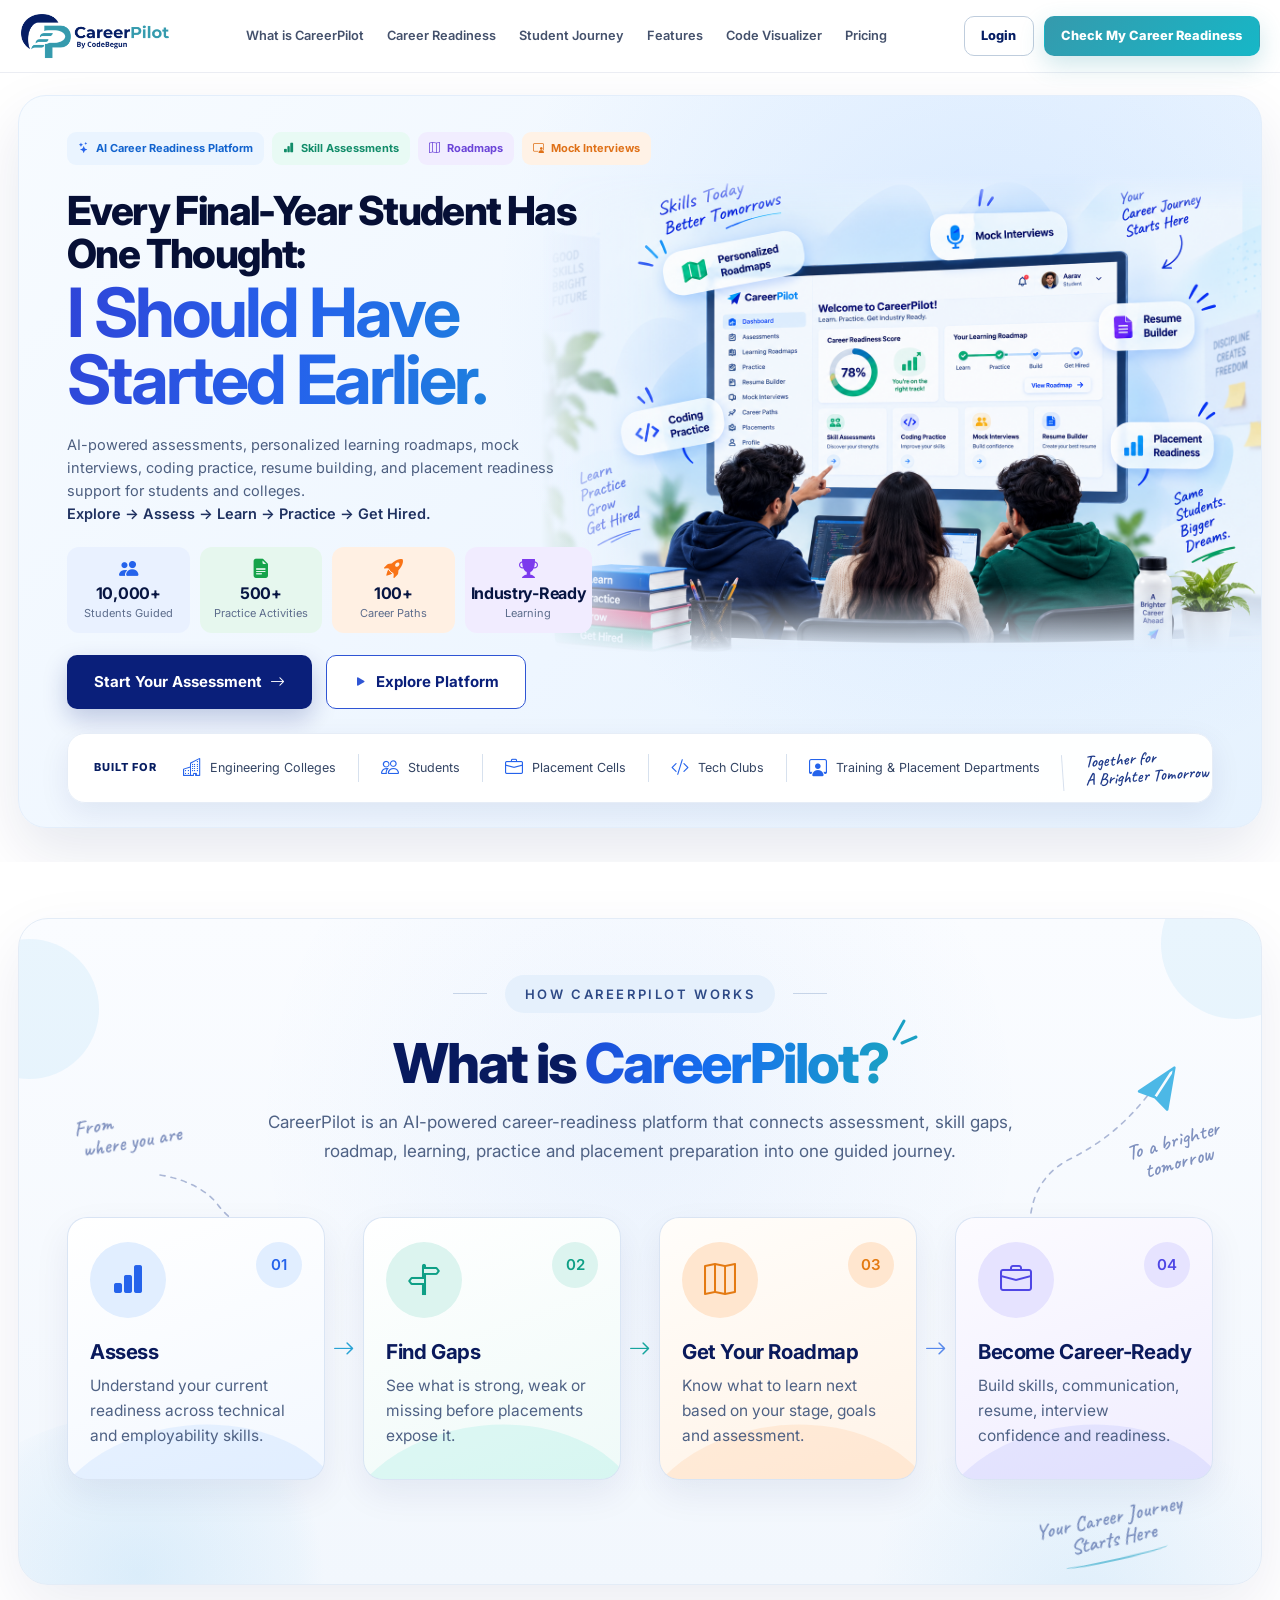
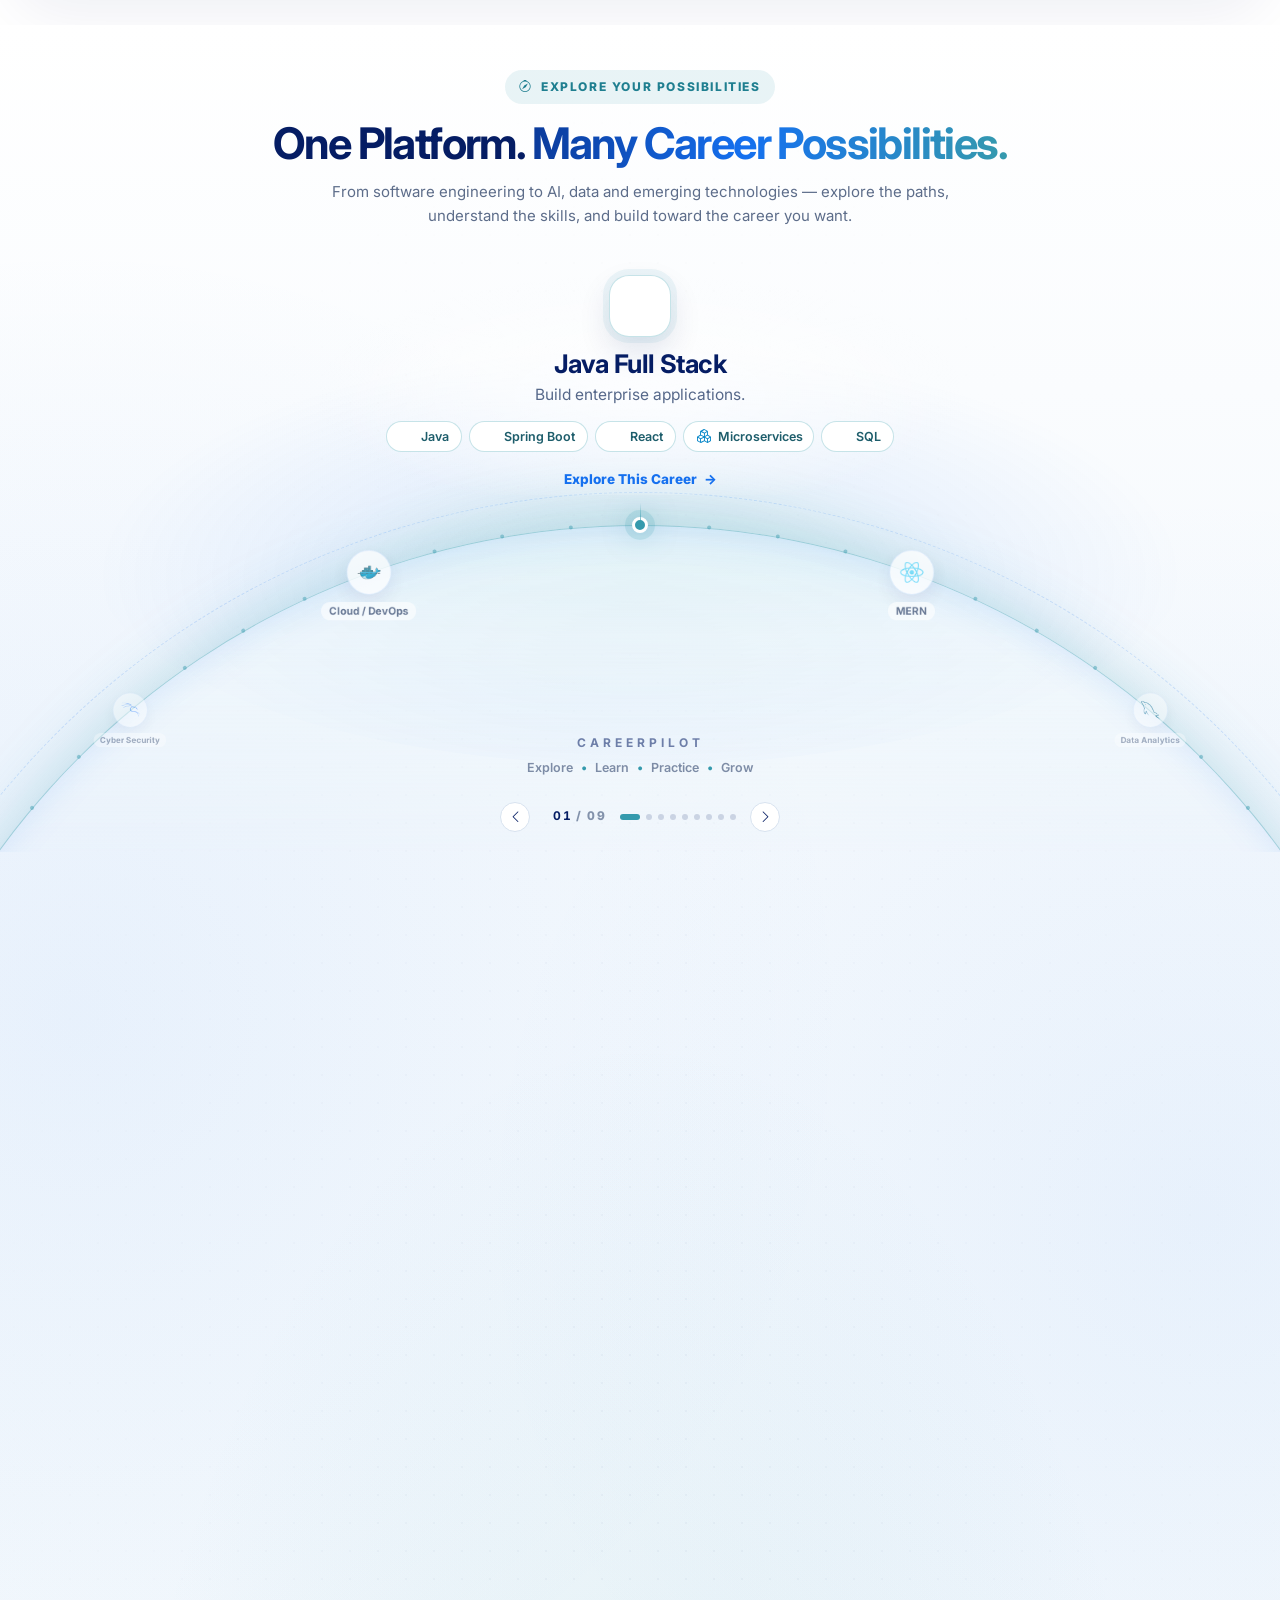
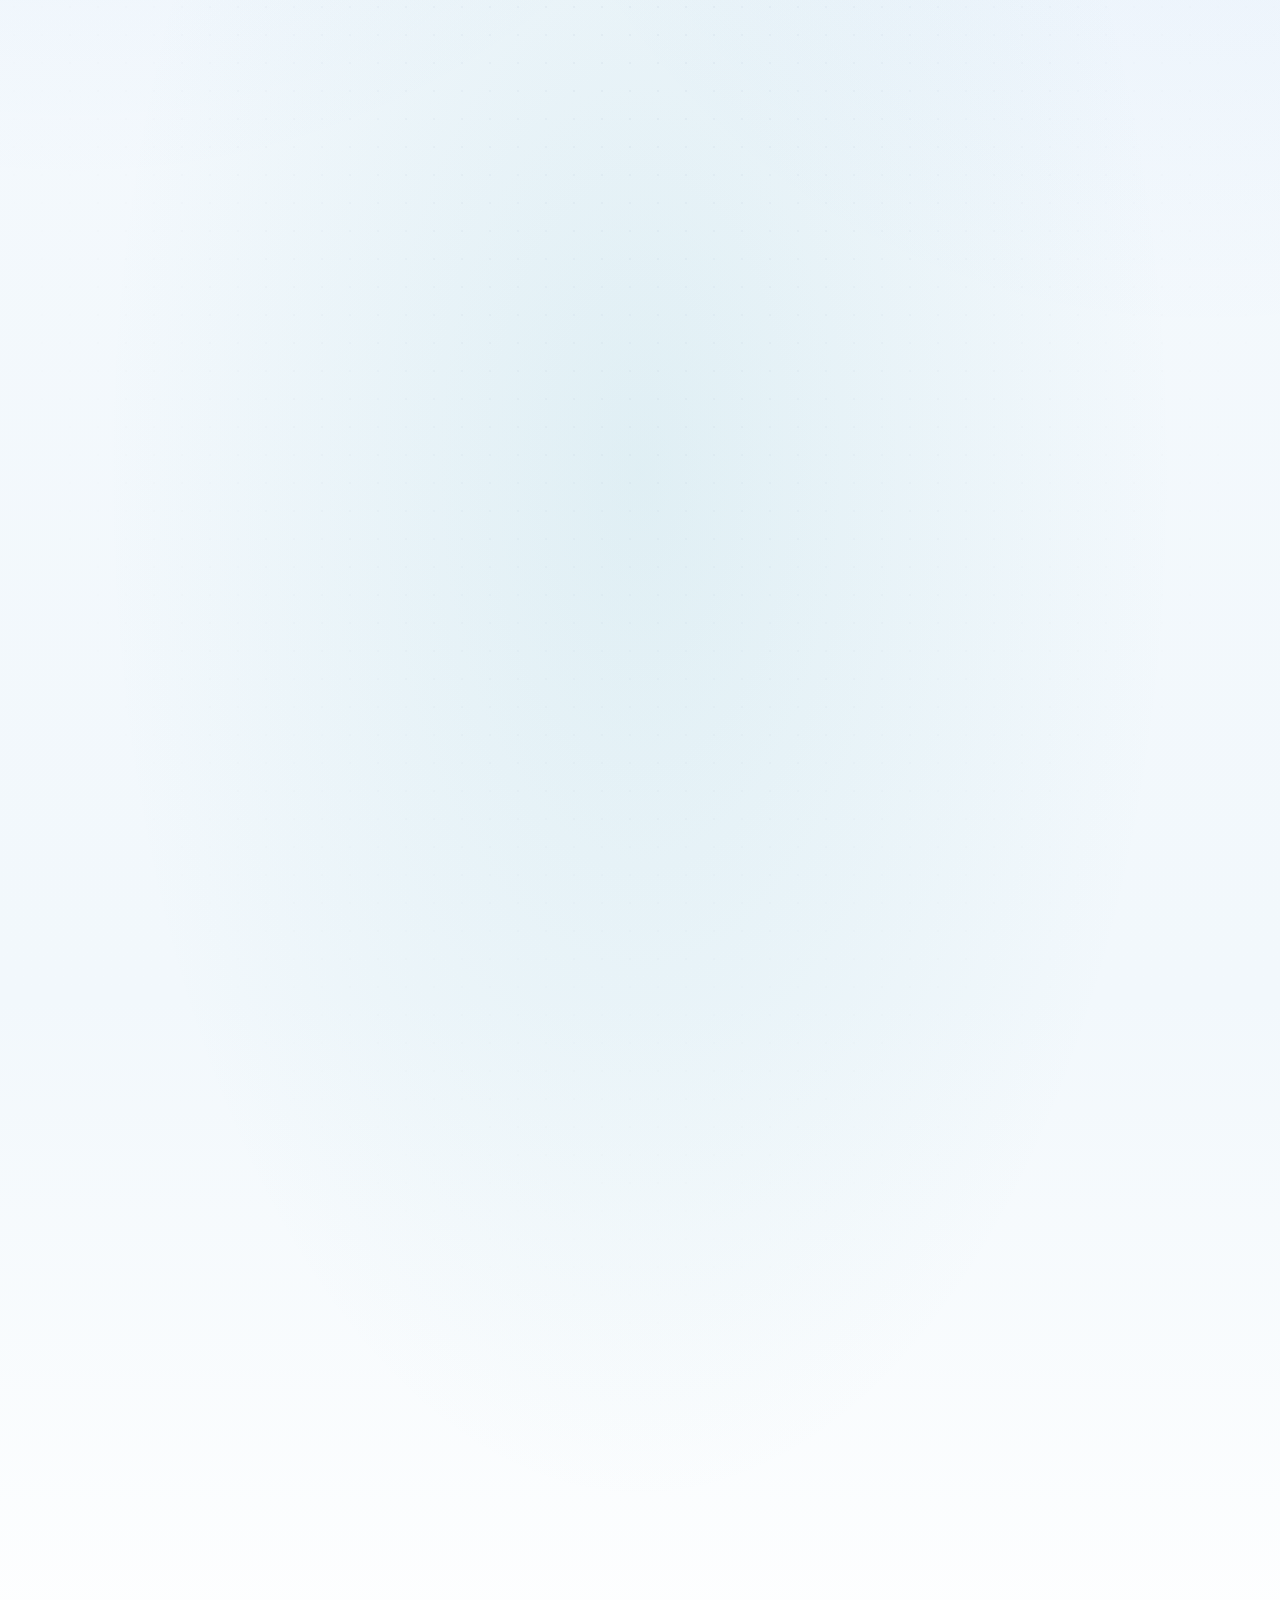
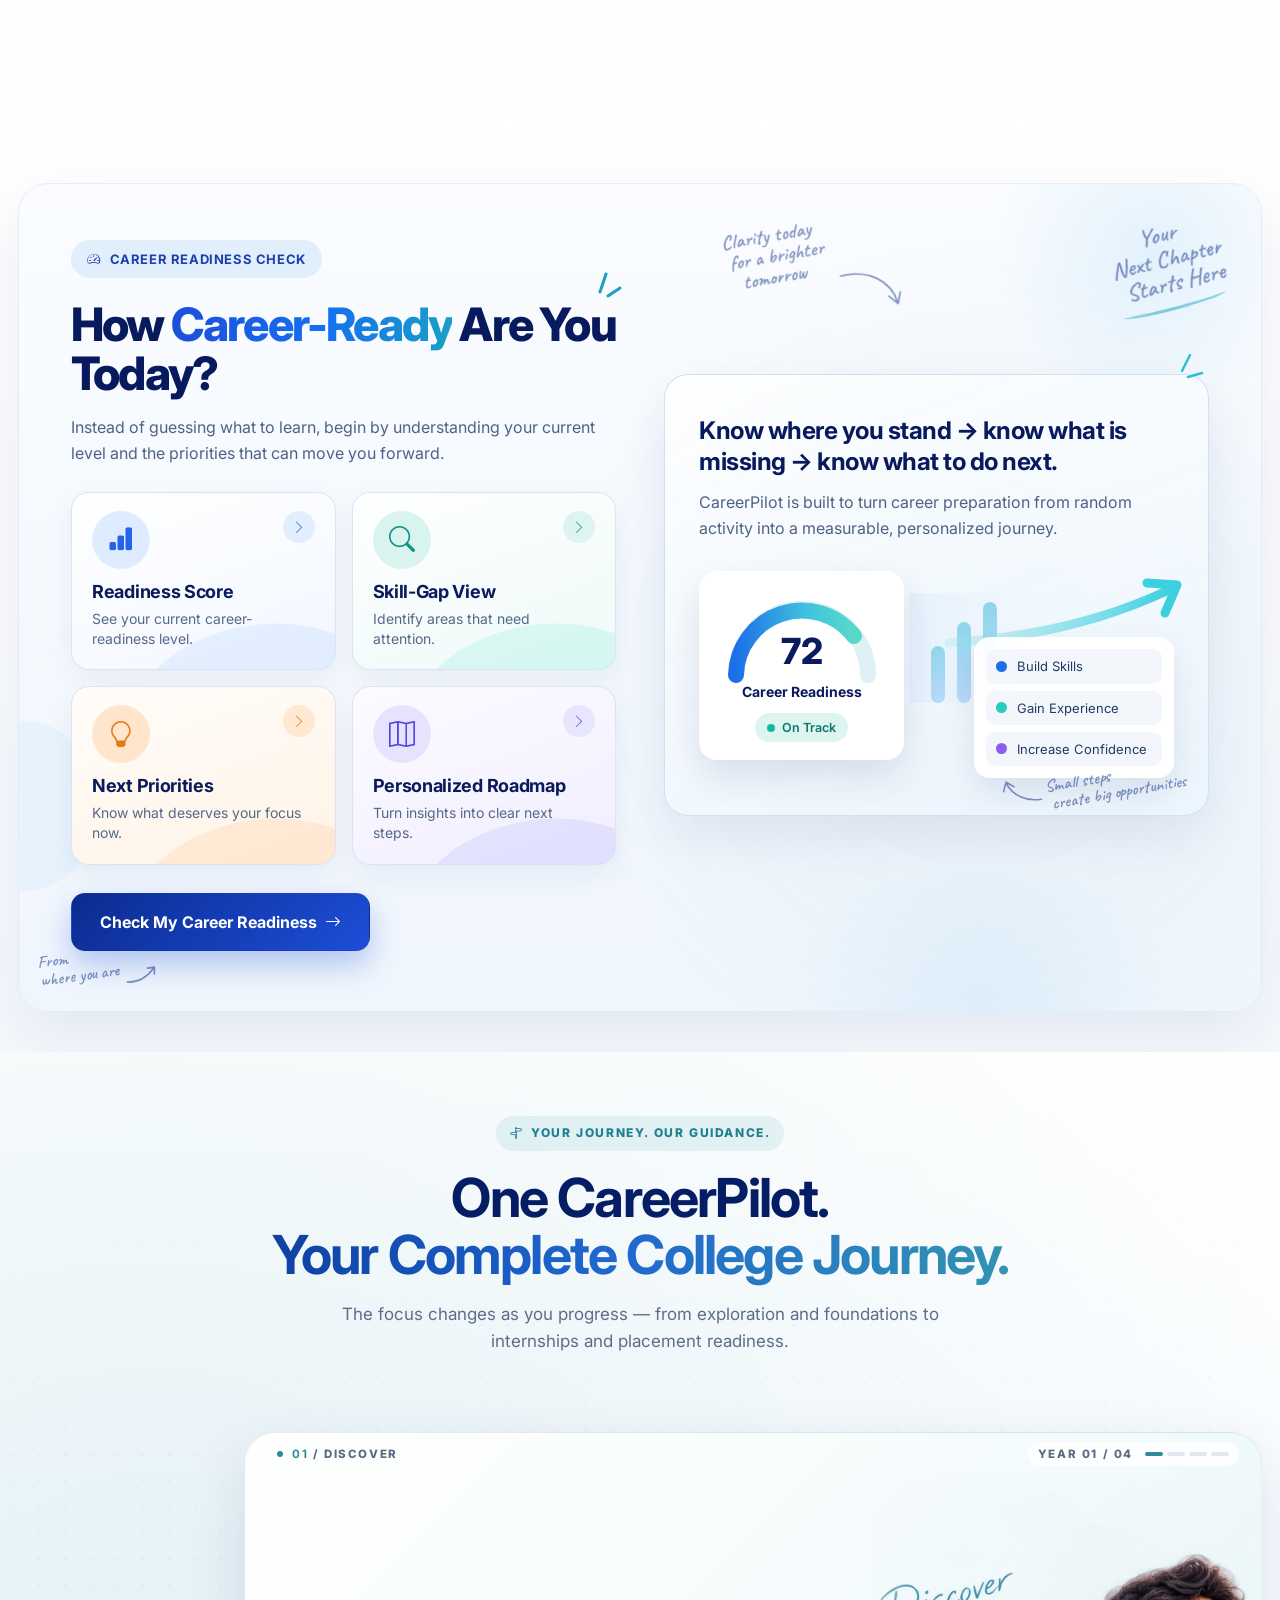
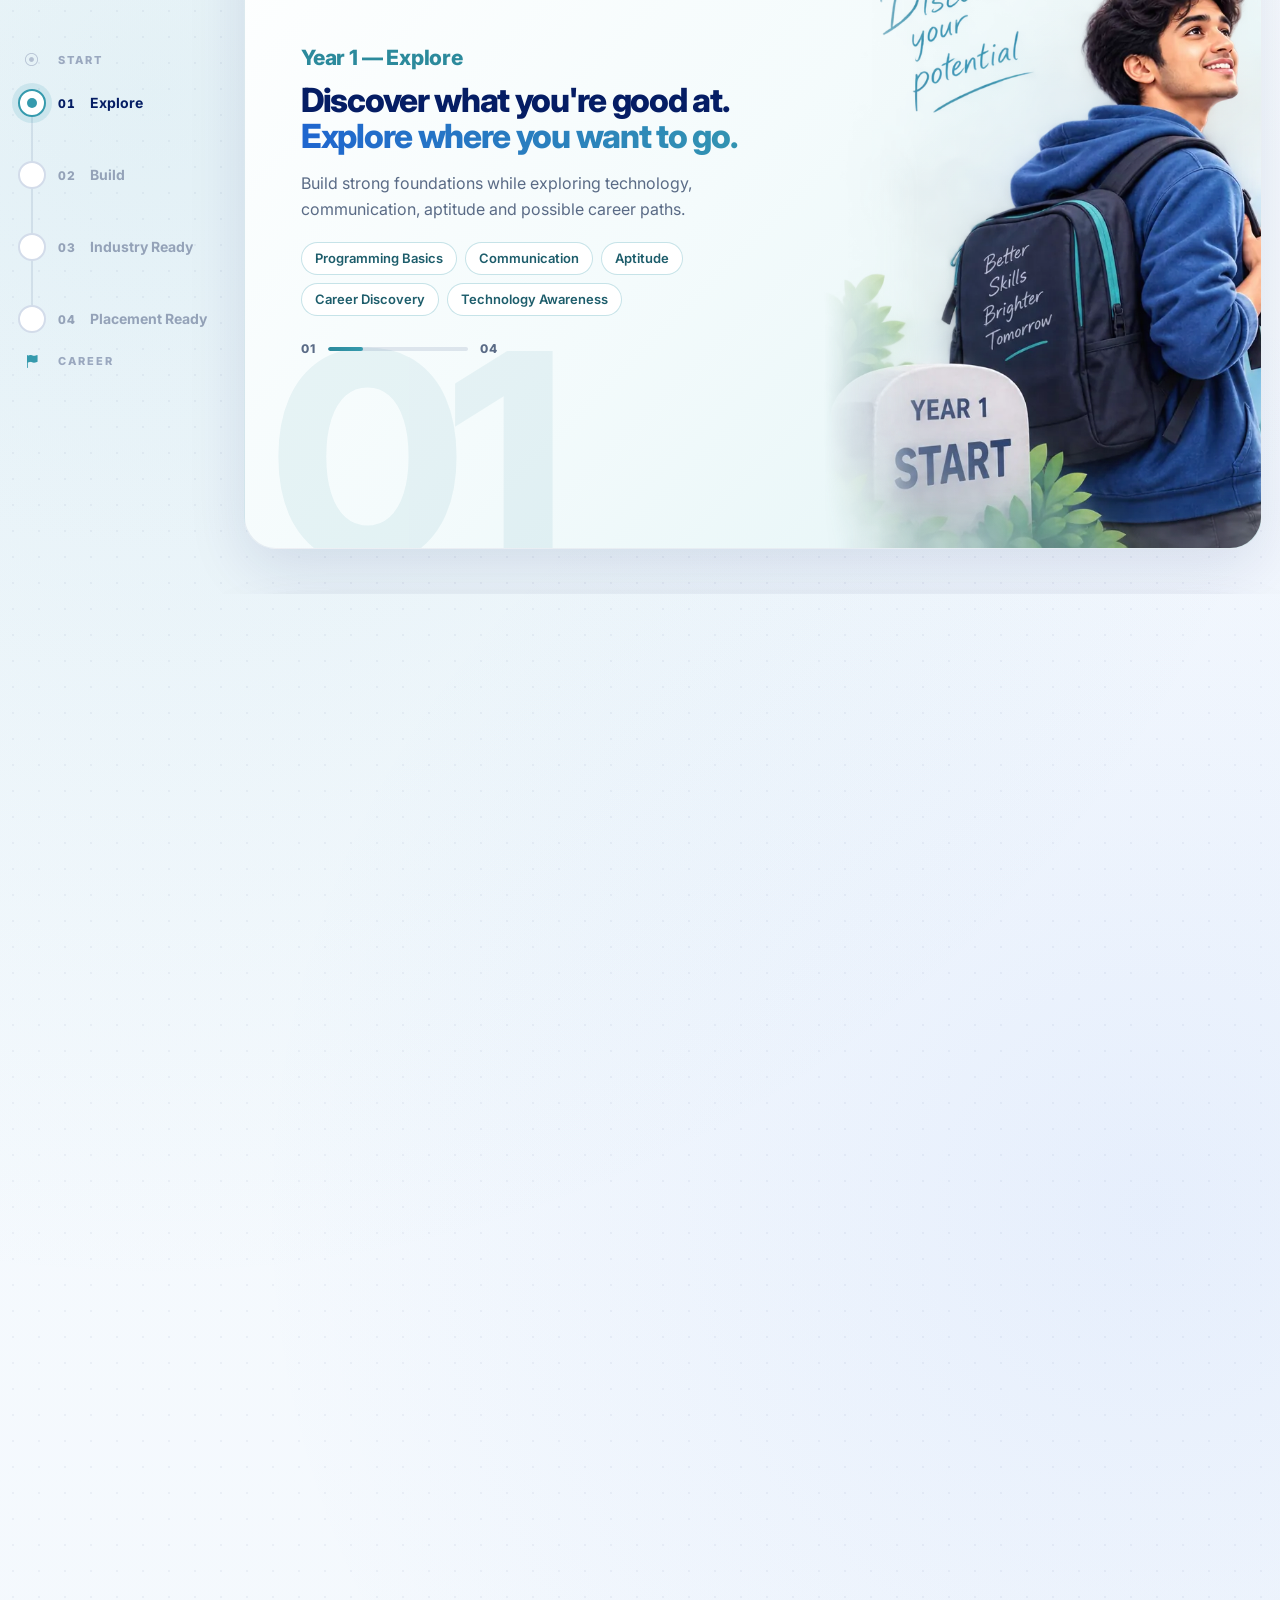
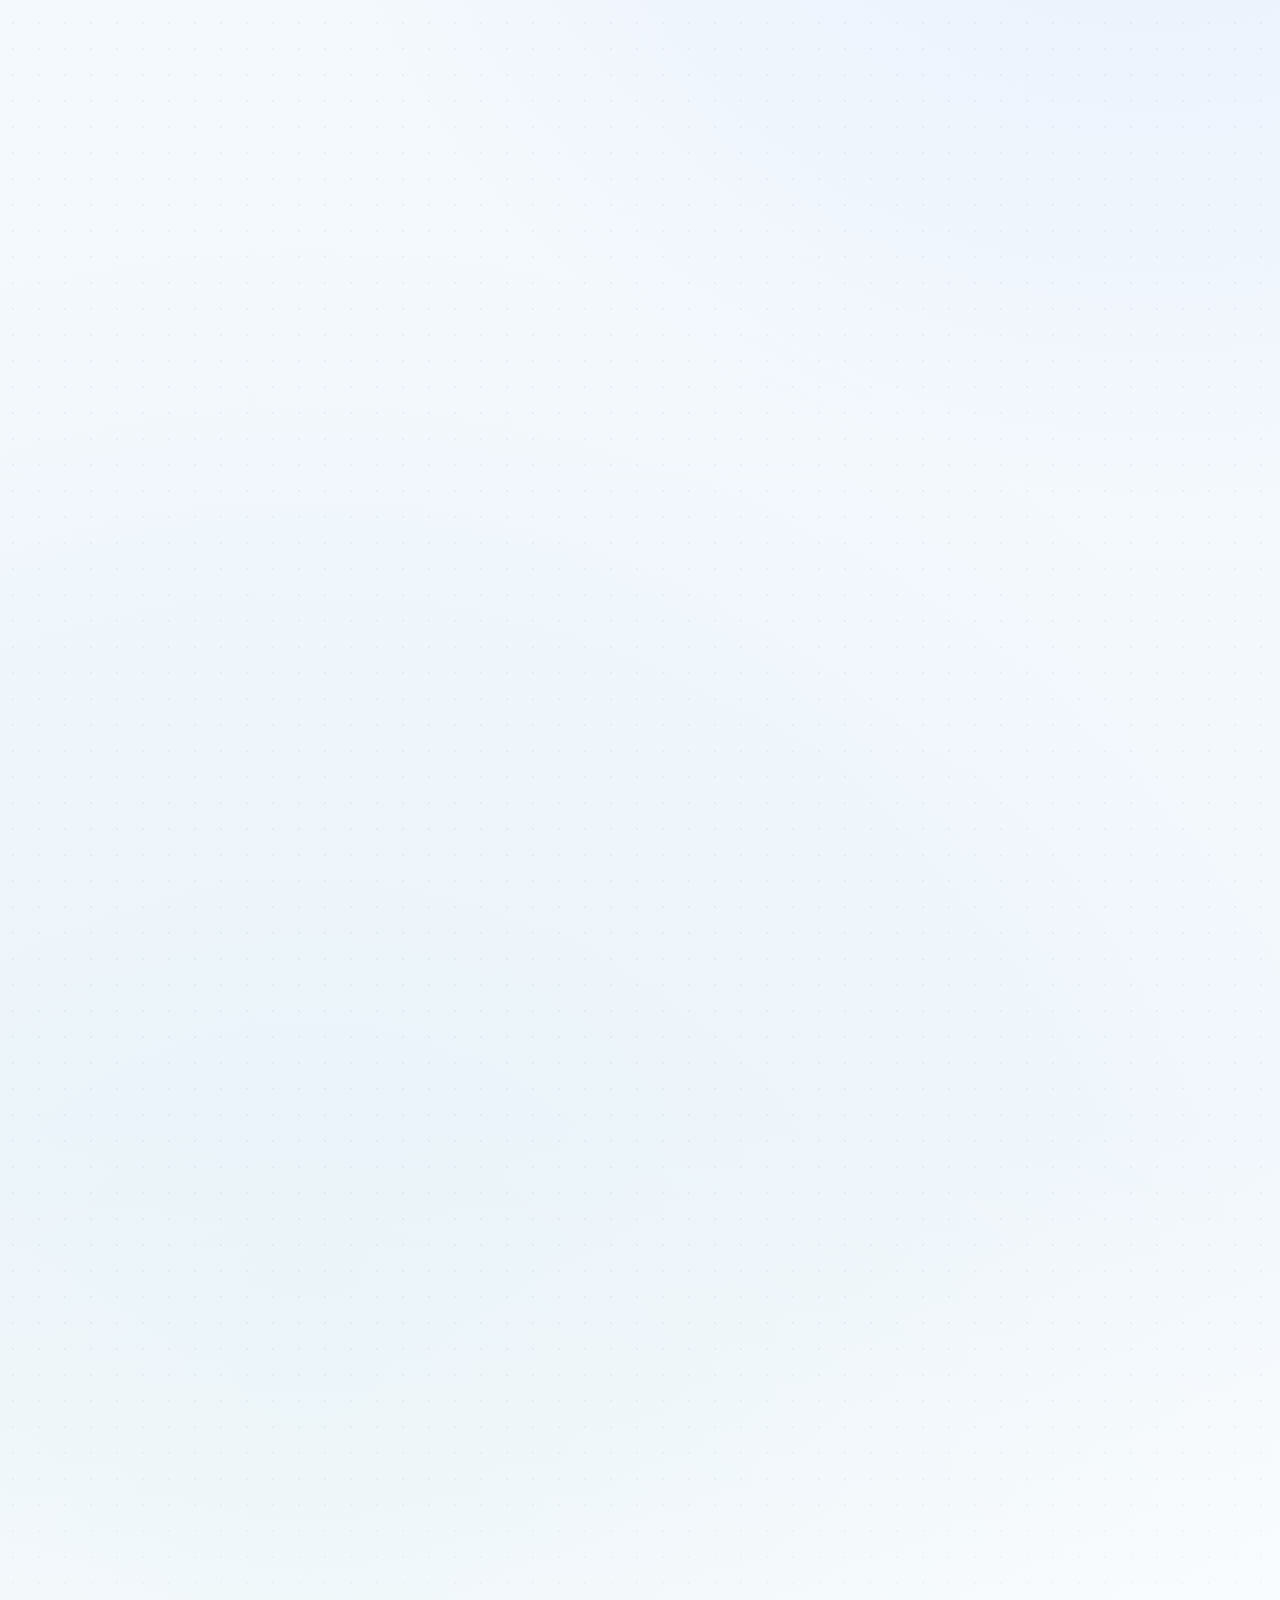
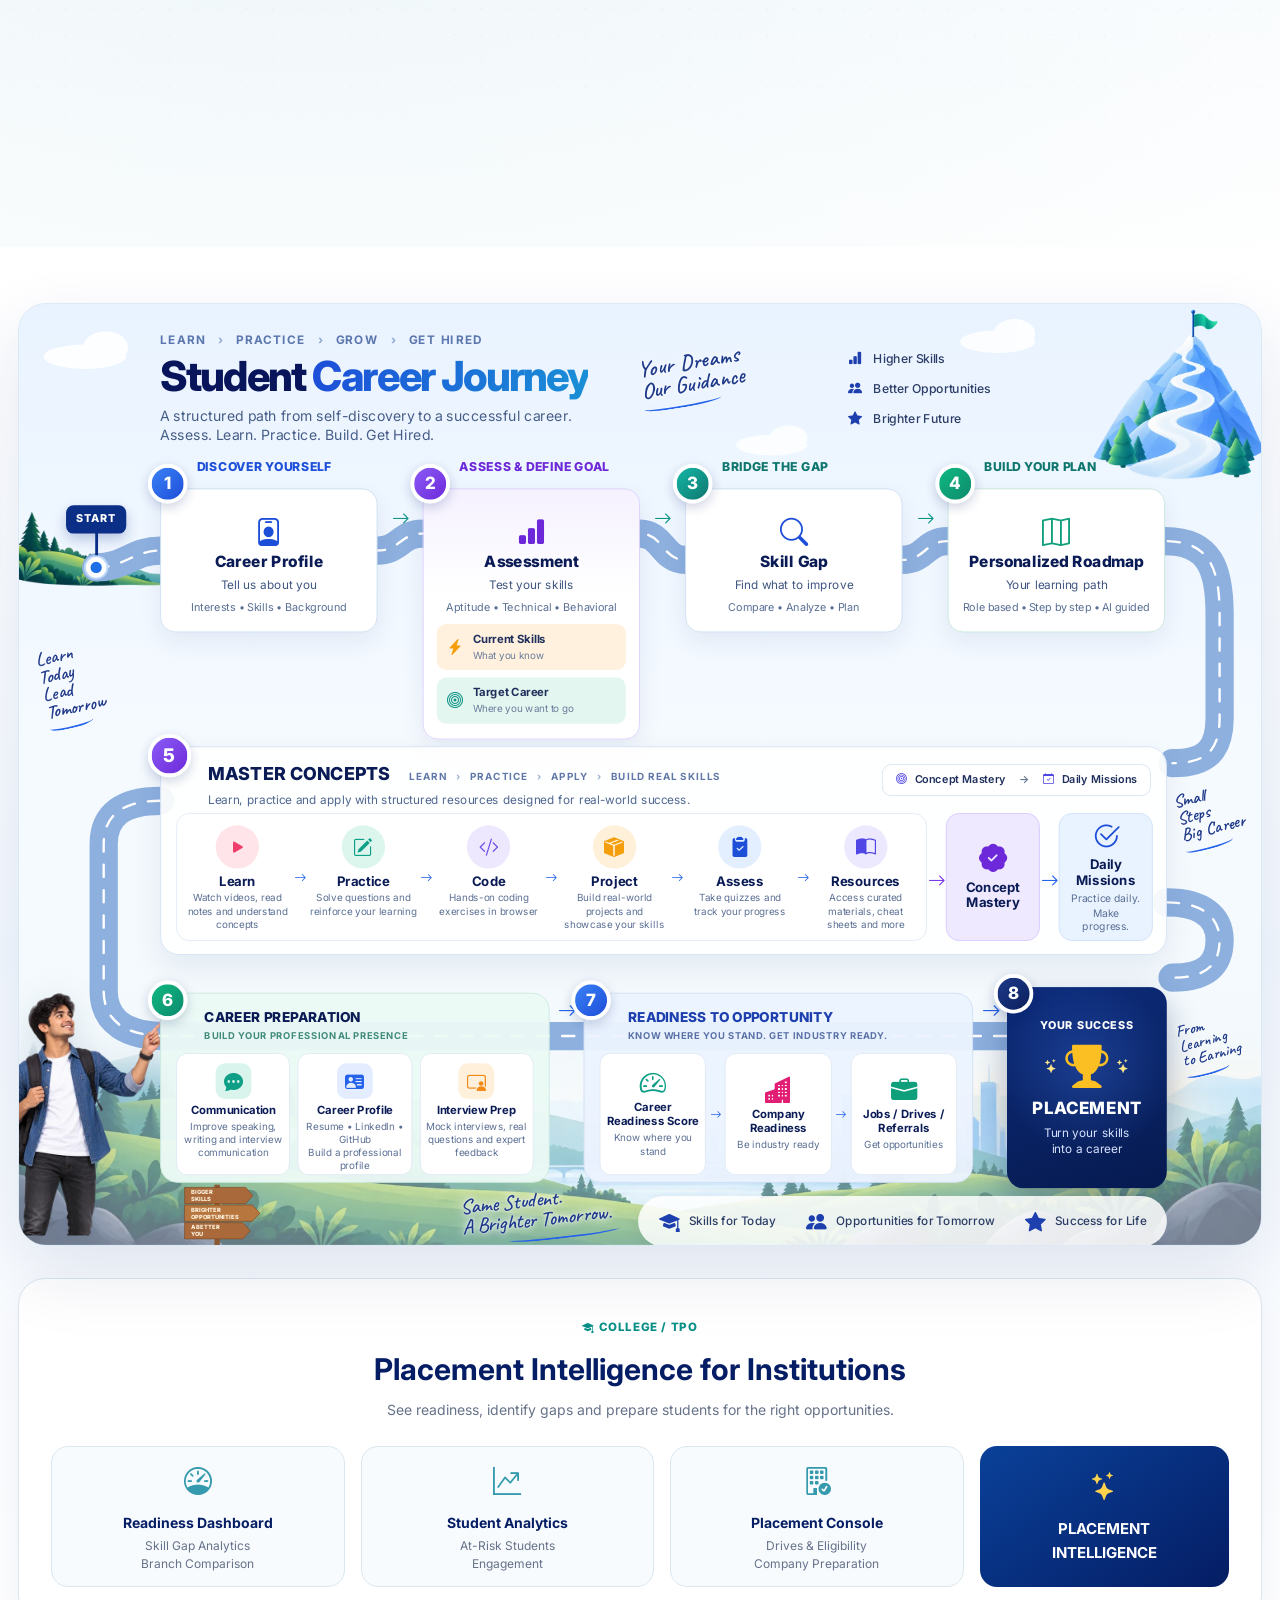
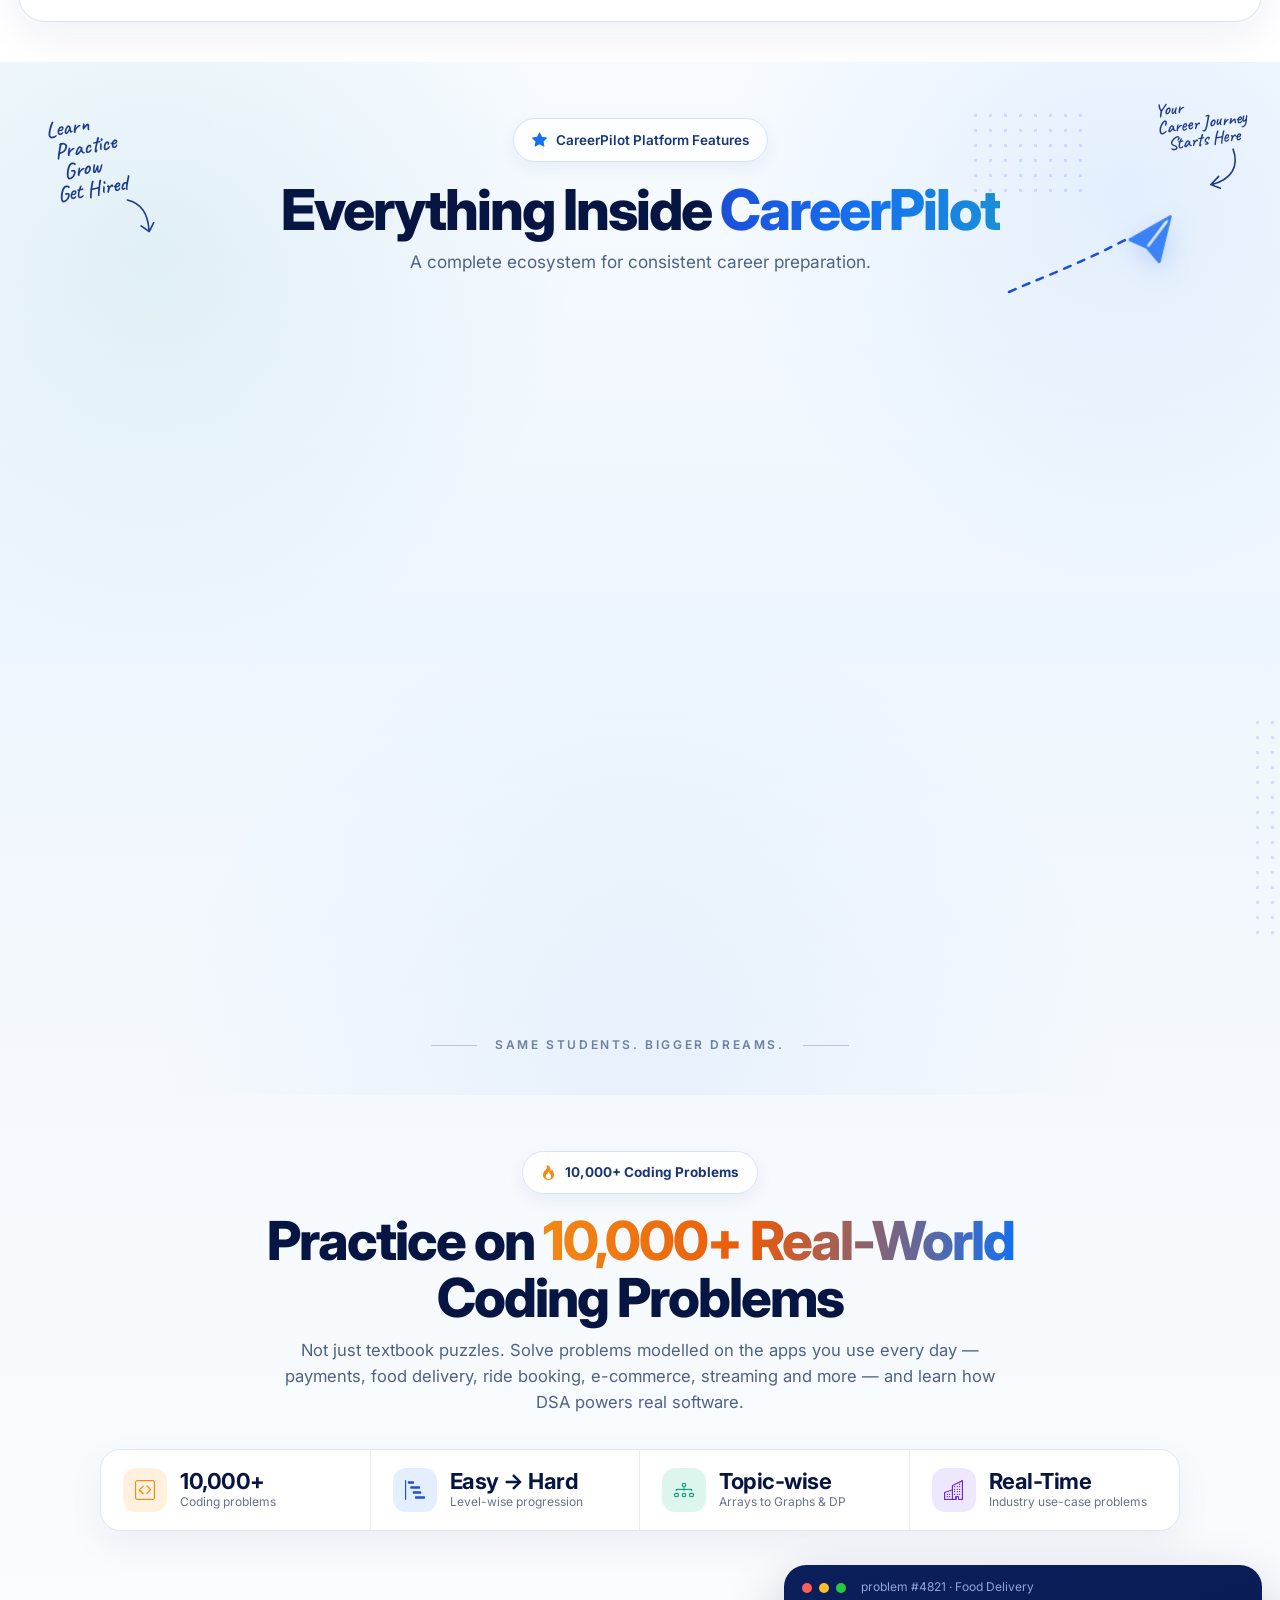
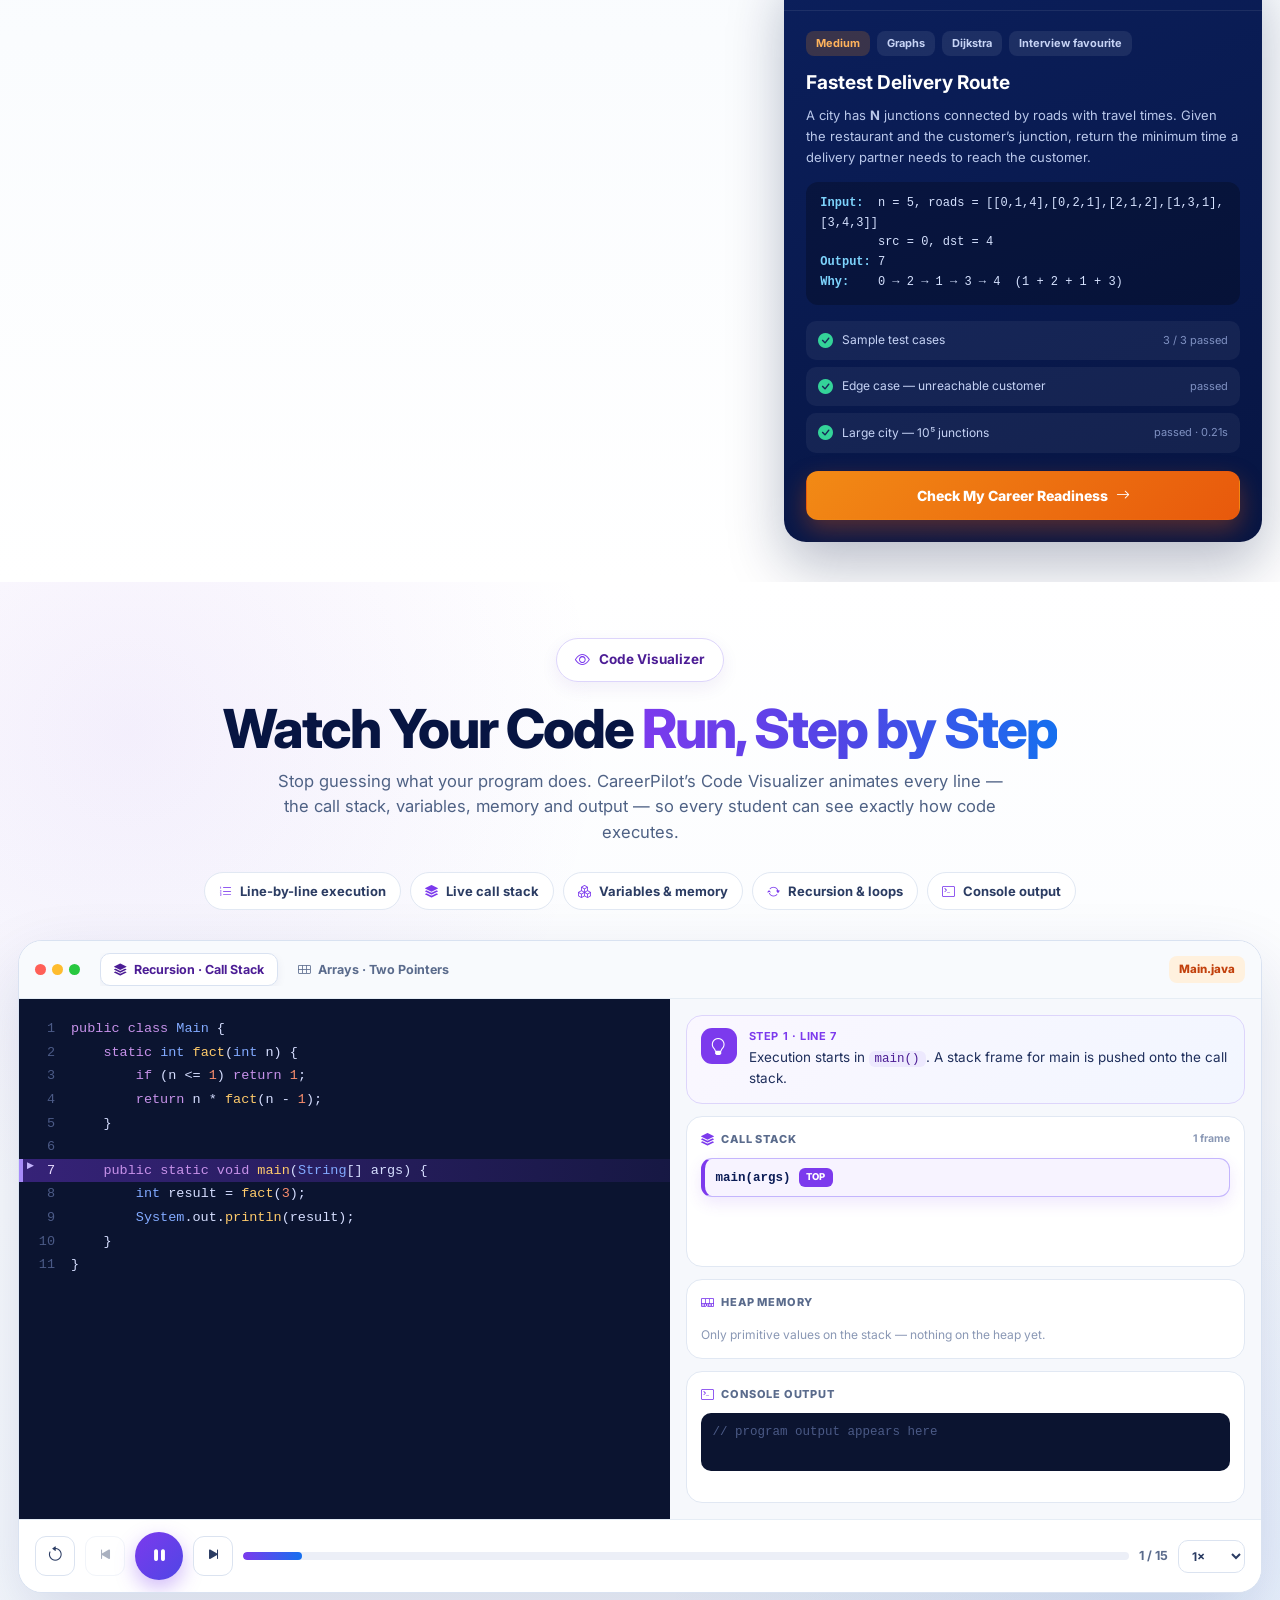
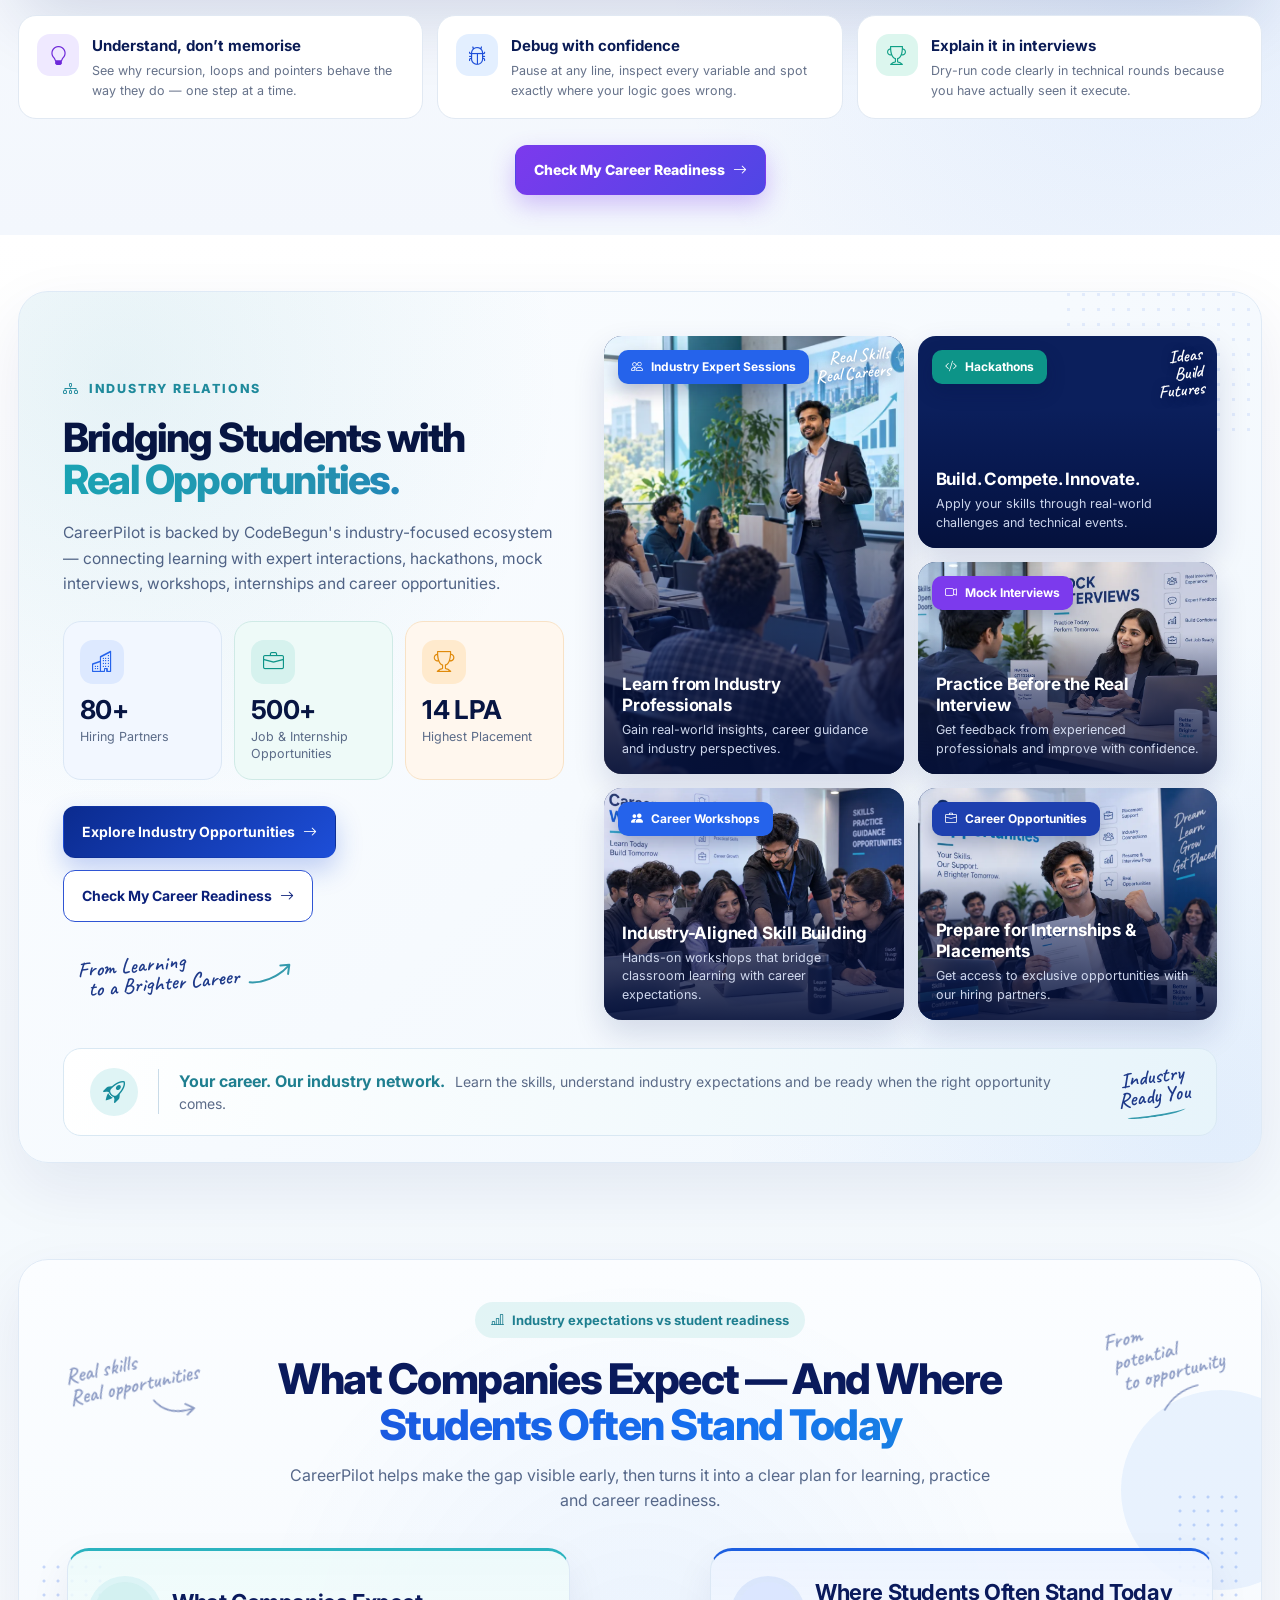
==== commit ae1e9127: "Cap and centre pinned Journey and Career wheel panels on tall windows so heading-to-content gap stay" ====
--- a/index.html
+++ b/index.html
@@ -1,4 +1,4 @@
-<!doctype html><html lang="en"><head><meta charset="utf-8"><meta name="viewport" content="width=device-width,initial-scale=1"><title>CareerPilot by CodeBegun | Career Readiness, Roadmap & Placement Preparation</title><meta name="description" content="CareerPilot helps engineering and degree students assess career readiness, identify skill gaps, follow a personalized roadmap and prepare for internships and placements."><link rel="canonical" href="https://cbcareerpilot.com/"><script type="application/ld+json">{"@context":"https://schema.org","@graph":[{"@type":"Organization","@id":"https://cbcareerpilot.com/#org","name":"CareerPilot","alternateName":"CareerPilot by CodeBegun","url":"https://cbcareerpilot.com/","logo":"https://cbcareerpilot.com/assets/careerpilot-logo@2x.png","parentOrganization":{"@type":"Organization","name":"CodeBegun","url":"https://codebegun.com/"}},{"@type":"WebSite","@id":"https://cbcareerpilot.com/#website","url":"https://cbcareerpilot.com/","name":"CareerPilot","alternateName":"CareerPilot by CodeBegun","publisher":{"@id":"https://cbcareerpilot.com/#org"}}]}</script><meta property="og:title" content="CareerPilot by CodeBegun"><meta property="og:description" content="Know where you stand. Know what is missing. Know what to do next."><meta property="og:type" content="website"><meta property="og:url" content="https://cbcareerpilot.com/"><script async src="https://www.googletagmanager.com/gtag/js?id=G-Q78DVE5GDZ"></script><script>window.dataLayer=window.dataLayer||[];function gtag(){dataLayer.push(arguments)}gtag('js',new Date());gtag('config','G-Q78DVE5GDZ');</script><script>!function(f,b,e,v,n,t,s){if(f.fbq)return;n=f.fbq=function(){n.callMethod?n.callMethod.apply(n,arguments):n.queue.push(arguments)};if(!f._fbq)f._fbq=n;n.push=n;n.loaded=!0;n.version='2.0';n.queue=[];t=b.createElement(e);t.async=!0;t.src=v;s=b.getElementsByTagName(e)[0];s.parentNode.insertBefore(t,s)}(window,document,'script','https://connect.facebook.net/en_US/fbevents.js');fbq('init','1437911148228299');fbq('track','PageView');</script><link rel="stylesheet" href="https://cdn.jsdelivr.net/npm/bootstrap-icons@1.11.3/font/bootstrap-icons.min.css"><link rel="stylesheet" href="/assets/careerpilot.css?v=20261024-3"><link rel="stylesheet" href="/assets/college-journey.css?v=20261024-3"><link rel="stylesheet" href="/assets/career-horizon.css?v=20261023-1"><link rel="stylesheet" href="/assets/readiness-check.css?v=20261023-1"><link rel="stylesheet" href="/assets/what-is.css?v=20261023-1"><link rel="stylesheet" href="/assets/platform-features.css?v=20261023-1"><link rel="stylesheet" href="/assets/coding-problems.css?v=20261023-1"><link rel="stylesheet" href="/assets/code-visualizer.css?v=20261023-1"><link rel="stylesheet" href="https://fonts.googleapis.com/css2?family=Caveat:wght@600&display=swap"><style>.hero-v2{padding:22px 0 34px;background:#fff}.hero-v2>.container{width:min(1320px,calc(100% - 36px))}.hero-v2 .hero-v2-shell{position:relative;display:block;min-height:0;padding:36px 0 118px 48px;border:1px solid #e3eefb;border-radius:28px;background:radial-gradient(circle at 78% 30%,rgba(120,180,255,.20),transparent 45%),linear-gradient(135deg,#f7fbff 0%,#eef6ff 55%,#e6f2fe 100%);box-shadow:0 24px 60px rgba(5,29,100,.10);overflow:hidden}.hero-v2 .hero-v2-copy{position:relative;z-index:3;width:44%;padding:0}.hero-v2 .hero-v2-pills{gap:8px;flex-wrap:nowrap;margin-bottom:24px}.hero-v2 .hero-v2-pills span{padding:8px 11px;border-radius:9px;font-size:11px;font-weight:700;white-space:nowrap}.hero-v2 .hero-v2-pills span:nth-child(1) i{color:#2563eb}.hero-v2 h1{margin:0 0 16px;letter-spacing:-2px}.hero-v2 h1 small{font-size:40px;line-height:1.08;letter-spacing:-1.6px;margin-bottom:4px;color:#060f35}.hero-v2 h1 span{font-size:68px;line-height:.98;letter-spacing:-3px;padding-bottom:4px;background:linear-gradient(100deg,#2f45d8 0%,#2563eb 45%,#1a8fd6 100%);-webkit-background-clip:text;background-clip:text;color:transparent}.hero-v2 .hero-v2-copy>p{max-width:560px;margin:0;font-size:14.5px;line-height:1.6;color:#4d5f80}.hero-v2 .hero-v2-copy>p b{font-weight:600;color:#1f3160;white-space:nowrap}.hero-v2-stats{display:grid;grid-template-columns:repeat(4,1fr);gap:10px;margin:22px 0 0}.hero-v2-stats>div{padding:12px 6px 11px;border-radius:12px;text-align:center;background:#e9f1ff}.hero-v2-stats>div:nth-child(2){background:#e6f7ee}.hero-v2-stats>div:nth-child(3){background:#fff0e3}.hero-v2-stats>div:nth-child(4){background:#f1ecff}.hero-v2-stats i{display:block;font-size:19px;line-height:1;margin-bottom:5px;color:#2563eb}.hero-v2-stats>div:nth-child(2) i{color:#16a34a}.hero-v2-stats>div:nth-child(3) i{color:#f97316}.hero-v2-stats>div:nth-child(4) i{color:#7c3aed}.hero-v2-stats b{display:block;font-size:16px;line-height:1.2;color:#071542;letter-spacing:-.3px;white-space:nowrap}.hero-v2-stats span{display:block;margin-top:2px;font-size:11px;color:#5d6d8c}.hero-v2 .hero-ctas{margin-top:22px;gap:14px}.hero-v2 .hero-ctas .btn{min-width:0;padding:14px 26px;border-radius:10px;font-size:15px;font-weight:700}.hero-v2 .hero-ctas .btn-primary{background:#0a1f7a;box-shadow:0 10px 24px rgba(10,31,122,.22)}.hero-v2 .hero-ctas .btn-outline{min-width:200px;border:1.5px solid #2f55d4;background:#fff;color:#0a1f7a}.hero-v2 .hero-ctas .btn-outline i{color:#2f55d4}.hero-v2 .hero-v2-visual.hero-illustration{position:absolute;z-index:1;top:0;right:0;bottom:96px;width:58%;min-height:0;margin:0;display:flex;align-items:center;justify-content:flex-end;overflow:visible}.hero-v2 .hero-v2-visual.hero-illustration img{display:block;width:100%;height:auto;-webkit-mask-image:linear-gradient(90deg,transparent 0,#000 18%),linear-gradient(180deg,transparent 0,#000 8%,#000 86%,transparent 100%);-webkit-mask-composite:source-in;mask-image:linear-gradient(90deg,transparent 0,#000 18%),linear-gradient(180deg,transparent 0,#000 8%,#000 86%,transparent 100%);mask-composite:intersect}.hero-v2 .hero-v2-built{position:absolute;z-index:4;left:48px;right:48px;bottom:24px;display:flex;align-items:center;justify-content:flex-start;gap:0;padding:16px 26px;border:1px solid #e6edf7;border-radius:18px;background:rgba(255,255,255,.96);box-shadow:0 10px 30px rgba(5,29,100,.08);font-size:12.5px;color:#334463;white-space:nowrap}.hero-v2 .hero-v2-built>b{margin-right:26px;font-size:11px;font-weight:800;letter-spacing:1px;color:#071d62}.hero-v2 .hero-v2-built span{display:flex;align-items:center;gap:9px;padding:0 22px;border-left:1px solid #d7e1ee}.hero-v2 .hero-v2-built>b+span{padding-left:0;border-left:0}.hero-v2 .hero-v2-built span i{font-size:18px;color:#2563eb}.hero-v2 .hero-v2-built em{margin-left:auto;padding-left:22px;border-left:1px solid #d7e1ee;font-family:Caveat,'Segoe Print',cursive;font-style:normal;font-weight:600;font-size:17px;line-height:1.05;color:#1e3a8a;transform:rotate(-4deg);text-align:left}@media(max-width:1240px){.hero-v2 .hero-v2-copy{width:48%}.hero-v2 .hero-v2-pills{flex-wrap:wrap;gap:6px}.hero-v2 .hero-v2-pills span{padding:7px 9px;font-size:10px}.hero-v2-stats{gap:8px}.hero-v2-stats span{font-size:10px;white-space:nowrap}.hero-v2 h1 small{font-size:32px}.hero-v2 h1 span{font-size:54px}.hero-v2-stats b{font-size:14px}.hero-v2 .hero-ctas .btn{padding:13px 18px;font-size:14px}.hero-v2 .hero-ctas .btn-outline{min-width:0}.hero-v2 .hero-v2-visual.hero-illustration{width:55%}.hero-v2 .hero-v2-built{font-size:11.5px;padding:14px 18px}.hero-v2 .hero-v2-built span{padding:0 14px}.hero-v2 .hero-v2-built em{display:none}}@media(max-width:980px){.hero-v2 .hero-v2-shell{padding:30px 26px 26px}.hero-v2 .hero-v2-copy{width:auto}.hero-v2 .hero-v2-pills{flex-wrap:wrap}.hero-v2 .hero-v2-visual.hero-illustration{position:relative;inset:auto;width:auto;margin:24px -26px 0;display:block}.hero-v2 .hero-v2-visual.hero-illustration img{height:auto;-webkit-mask-image:none;mask-image:none}.hero-v2 .hero-v2-built{position:relative;left:auto;right:auto;bottom:auto;margin-top:16px;overflow-x:auto}}@media(max-width:640px){.hero-v2 .hero-v2-shell{padding:22px 16px 16px;border-radius:20px}.hero-v2 .hero-v2-pills span{font-size:10px;padding:7px 9px}.hero-v2 h1 small{font-size:27px;letter-spacing:-1px}.hero-v2 h1 span{font-size:44px;letter-spacing:-2px}.hero-v2 .hero-v2-copy>p{font-size:14px}.hero-v2-stats{grid-template-columns:repeat(2,1fr)}.hero-v2 .hero-ctas .btn{width:100%}.hero-v2 .hero-v2-visual.hero-illustration{margin:20px -16px 0}}</style></head><body data-page="home"><noscript><img height="1" width="1" style="display:none" src="https://www.facebook.com/tr?id=1437911148228299&ev=PageView&noscript=1" alt=""></noscript><header class="cb-nav"><div class="container cb-nav-inner"><a class="cb-brand" href="/"><img src="/assets/careerpilot-logo@2x.png" alt="CareerPilot by CodeBegun" width="560" height="174"></a><nav class="cb-links"><a href="#what">What is CareerPilot</a><a href="#assessment">Career Readiness</a><a href="#journey">Student Journey</a><a href="#inside">Features</a><a href="#code-visualizer">Code Visualizer</a><a href="#pricing">Pricing</a></nav><div class="cb-actions"><a class="btn btn-outline" data-track="login" data-location="header" href="https://platform.codebegun.com/careerpilot">Login</a><a class="btn btn-teal" data-track="readiness" data-location="header" href="https://platform.codebegun.com/careerpilot/join?tenant=codebegun">Check My Readiness</a></div><button class="menu-btn" aria-label="Menu"><i class="bi bi-list"></i></button></div></header><main><section class="hero hero-v2"><div class="container"><div class="hero-v2-shell"><div class="hero-v2-copy"><div class="hero-v2-pills"><span><i class="bi bi-stars"></i> AI Career Readiness Platform</span><span><i class="bi bi-bar-chart-fill"></i> Skill Assessments</span><span><i class="bi bi-map"></i> Roadmaps</span><span><i class="bi bi-person-video3"></i> Mock Interviews</span></div><h1><small>Every Final-Year Student Has One Thought:</small><span>I Should Have<br>Started Earlier.</span></h1><p>AI-powered assessments, personalized learning roadmaps, mock interviews, coding practice, resume building, and placement readiness support for students and colleges. <b>Explore &rarr; Assess &rarr; Learn &rarr; Practice &rarr; Get Hired.</b></p><div class="hero-v2-stats"><div><i class="bi bi-people-fill"></i><b>10,000+</b><span>Students Guided</span></div><div><i class="bi bi-file-earmark-text-fill"></i><b>500+</b><span>Practice Activities</span></div><div><i class="bi bi-rocket-takeoff-fill"></i><b>100+</b><span>Career Paths</span></div><div><i class="bi bi-trophy-fill"></i><b>Industry-Ready</b><span>Learning</span></div></div><div class="hero-ctas"><a class="btn btn-primary" data-track="readiness" data-location="hero" data-cta-keep href="https://platform.codebegun.com/careerpilot/join?tenant=codebegun">Start Your Assessment <i class="bi bi-arrow-right"></i></a><a class="btn btn-outline" href="#what"><i class="bi bi-play-fill"></i> Explore Platform</a></div></div><div class="hero-v2-visual hero-illustration"><img src="/assets/images/careerpilot-hero-students.png" alt="CareerPilot students using the career readiness platform with assessments, roadmaps, coding practice, mock interviews and placement readiness"></div><div class="hero-v2-built"><b>BUILT FOR</b><span><i class="bi bi-buildings"></i> Engineering Colleges</span><span><i class="bi bi-people"></i> Students</span><span><i class="bi bi-briefcase"></i> Placement Cells</span><span><i class="bi bi-code-slash"></i> Tech Clubs</span><span><i class="bi bi-person-workspace"></i> Training &amp; Placement Departments</span><em>Together for<br>A Brighter Tomorrow</em></div></div></div></section><section class="wi" id="what" aria-labelledby="wi-heading"><div class="wi-shell"><span class="wi-blob" aria-hidden="true"></span><span class="wi-blob wi-blob--r" aria-hidden="true"></span><span class="wi-note wi-note--from" aria-hidden="true">From<br>&nbsp;where you are</span><svg class="wi-trail wi-trail--l" viewBox="0 0 130 80" aria-hidden="true"><path d="M4 6C30 10 52 22 62 36C74 52 96 66 126 76"/></svg><i class="bi bi-send-fill wi-plane" aria-hidden="true"></i><svg class="wi-trail wi-trail--r" viewBox="0 0 140 150" aria-hidden="true"><path d="M8 146C6 110 20 84 48 70C80 54 104 34 126 6"/></svg><span class="wi-note wi-note--to" aria-hidden="true">To a brighter<br>tomorrow</span><div class="wi-head"><span class="wi-kicker"><span>HOW CAREERPILOT WORKS</span></span><h2 id="wi-heading">What is <span>CareerPilot?</span><svg viewBox="0 0 30 30" aria-hidden="true"><path d="M6 22L16 4M14 26L28 20"/></svg></h2><p>CareerPilot is an AI-powered career-readiness platform that connects assessment, skill gaps, roadmap, learning, practice and placement preparation into one guided journey.</p></div><ol class="wi-steps"><li class="wi-card wi-c1"><div class="wi-top"><span class="wi-icon"><i class="bi bi-bar-chart-fill" aria-hidden="true"></i></span><span class="wi-num" aria-hidden="true">01</span></div><h3>Assess</h3><p>Understand your current readiness across technical and employability skills.</p></li><li class="wi-arrow " aria-hidden="true"><i class="bi bi-arrow-right"></i></li><li class="wi-card wi-c2"><div class="wi-top"><span class="wi-icon"><i class="bi bi-signpost-split" aria-hidden="true"></i></span><span class="wi-num" aria-hidden="true">02</span></div><h3>Find Gaps</h3><p>See what is strong, weak or missing before placements expose it.</p></li><li class="wi-arrow wi-a2" aria-hidden="true"><i class="bi bi-arrow-right"></i></li><li class="wi-card wi-c3"><div class="wi-top"><span class="wi-icon"><i class="bi bi-map" aria-hidden="true"></i></span><span class="wi-num" aria-hidden="true">03</span></div><h3>Get Your Roadmap</h3><p>Know what to learn next based on your stage, goals and assessment.</p></li><li class="wi-arrow wi-a3" aria-hidden="true"><i class="bi bi-arrow-right"></i></li><li class="wi-card wi-c4"><div class="wi-top"><span class="wi-icon"><i class="bi bi-briefcase" aria-hidden="true"></i></span><span class="wi-num" aria-hidden="true">04</span></div><h3>Become Career-Ready</h3><p>Build skills, communication, resume, interview confidence and readiness.</p></li></ol><span class="wi-note wi-note--foot" aria-hidden="true">Your Career Journey<br>Starts Here</span></div></section><section class="ch" id="career-paths" data-career-horizon aria-labelledby="ch-heading"><div class="ch-bg" aria-hidden="true"></div><div class="ch-track"><div class="ch-sticky"><div class="container ch-head"><span class="ch-eyebrow"><i class="bi bi-compass" aria-hidden="true"></i> EXPLORE YOUR POSSIBILITIES</span><h2 id="ch-heading">One Platform. <span>Many Career Possibilities.</span></h2><p>From software engineering to AI, data and emerging technologies — explore the paths, understand the skills, and build toward the career you want.</p></div><ul class="ch-fallback"><li>Java Full Stack</li><li>MERN Full Stack</li><li>Data Analytics</li><li>Data Science</li><li>AI &amp; Machine Learning</li><li>Generative AI</li><li>Agentic AI</li><li>Cyber Security</li><li>Cloud &amp; DevOps</li></ul><div class="ch-horizon"></div></div></div></section><section class="rc" id="assessment" aria-labelledby="rc-heading"><div class="rc-shell"><span class="rc-blob" aria-hidden="true"></span><span class="rc-hand rc-hand--clarity" aria-hidden="true">Clarity today<br>&nbsp;for a brighter<br>&nbsp;&nbsp;&nbsp;tomorrow<svg viewBox="0 0 60 46"><path d="M2 6C30 4 50 18 54 42M46 34L54 43L58 32"/></svg></span><span class="rc-hand rc-hand--chapter" aria-hidden="true">Your<br>&nbsp;Next Chapter<br>&nbsp;&nbsp;Starts Here</span><div class="rc-grid"><div class="rc-copy"><span class="rc-kicker"><i class="bi bi-speedometer2" aria-hidden="true"></i> CAREER READINESS CHECK</span><h2 id="rc-heading">How <span>Career-Ready</span> Are You Today?<svg class="rc-spark" viewBox="0 0 30 30" aria-hidden="true"><path d="M8 22L14 4M16 26L28 18"/></svg></h2><p>Instead of guessing what to learn, begin by understanding your current level and the priorities that can move you forward.</p><ul class="rc-cards"><li class="rc-card rc-c1"><div class="rc-top"><span class="rc-icon"><i class="bi bi-bar-chart-fill" aria-hidden="true"></i></span><span class="rc-chev" aria-hidden="true"><i class="bi bi-chevron-right"></i></span></div><h3>Readiness Score</h3><p>See your current career-readiness level.</p></li><li class="rc-card rc-c2"><div class="rc-top"><span class="rc-icon"><i class="bi bi-search" aria-hidden="true"></i></span><span class="rc-chev" aria-hidden="true"><i class="bi bi-chevron-right"></i></span></div><h3>Skill-Gap View</h3><p>Identify areas that need attention.</p></li><li class="rc-card rc-c3"><div class="rc-top"><span class="rc-icon"><i class="bi bi-lightbulb" aria-hidden="true"></i></span><span class="rc-chev" aria-hidden="true"><i class="bi bi-chevron-right"></i></span></div><h3>Next Priorities</h3><p>Know what deserves your focus now.</p></li><li class="rc-card rc-c4"><div class="rc-top"><span class="rc-icon"><i class="bi bi-map" aria-hidden="true"></i></span><span class="rc-chev" aria-hidden="true"><i class="bi bi-chevron-right"></i></span></div><h3>Personalized Roadmap</h3><p>Turn insights into clear next steps.</p></li></ul><a class="btn rc-cta" data-track="readiness" data-location="assessment" href="https://platform.codebegun.com/careerpilot/join?tenant=codebegun">Check My Career Readiness <i class="bi bi-arrow-right"></i></a></div><div class="rc-panel"><h3>Know where you stand → know what is missing → know what to do next.</h3><p>CareerPilot is built to turn career preparation from random activity into a measurable, personalized journey.</p><div class="rc-viz" aria-hidden="true"><div class="rc-gauge"><svg viewBox="0 0 160 92"><defs><linearGradient id="rcG" x1="0" x2="1"><stop offset="0" stop-color="#1d6fe8"/><stop offset=".6" stop-color="#3fc3e0"/><stop offset="1" stop-color="#57d9c9"/></linearGradient></defs><path d="M14 84A66 66 0 0 1 146 84" stroke="#dff1f5"/><path d="M14 84A66 66 0 0 1 132 45" stroke="url(#rcG)"/></svg><div class="rc-score">72</div><b>Career Readiness</b><span class="rc-status">On Track</span></div><div class="rc-bars"><span></span><span></span><span></span></div><svg class="rc-trend" viewBox="0 0 260 90" preserveAspectRatio="none"><defs><linearGradient id="rcT" x1="0" x2="1"><stop offset="0" stop-color="#9be3ef" stop-opacity=".3"/><stop offset="1" stop-color="#3ccfe0"/></linearGradient></defs><path d="M0 80C80 74 150 60 222 26" stroke="url(#rcT)" stroke-width="9"/><path d="M198 20L228 22L216 50" stroke="#3ccfe0" stroke-width="9"/></svg><ul class="rc-list"><li style="--d:#1d6fe8">Build Skills</li><li style="--d:#2bc9c0">Gain Experience</li><li style="--d:#8b5cf6">Increase Confidence</li></ul></div><svg class="rc-spark2" viewBox="0 0 30 30" aria-hidden="true"><path d="M8 20L16 4M14 26L28 22"/></svg><span class="rc-hand rc-hand--small" aria-hidden="true"><svg viewBox="0 0 40 30"><path d="M38 26C24 26 10 18 6 4M2 12L6 3L13 9"/></svg>Small steps<br>&nbsp;create big opportunities</span></div></div><span class="rc-hand rc-hand--from" aria-hidden="true">From<br>where you are<svg viewBox="0 0 34 18"><path d="M2 14C12 16 22 12 30 4M24 3L31 3L30 10"/></svg></span></div></section><section class="cj" id="journey" data-college-journey aria-labelledby="cj-heading"><div class="cj-bg" aria-hidden="true"></div><div class="container cj-head"><span class="cj-eyebrow"><i class="bi bi-signpost-split" aria-hidden="true"></i> YOUR JOURNEY. OUR GUIDANCE.</span><h2 id="cj-heading">One CareerPilot.<span>Your Complete College Journey.</span></h2><p>The focus changes as you progress — from exploration and foundations to internships and placement readiness.</p></div><div class="cj-track"><div class="cj-sticky"><div class="cj-stage"><div class="cj-deck"><ol class="cj-fallback"><li><b>Year 1 — Explore</b><span>Build strong foundations while exploring technology, communication, aptitude and possible career paths.</span></li><li><b>Year 2 — Build</b><span>Strengthen programming, problem solving and DSA while building projects and understanding your career direction.</span></li><li><b>Year 3 — Industry Ready</b><span>Move beyond learning into projects, internships and a professional profile that represents your skills.</span></li><li><b>Year 4 — Placement Ready</b><span>Prepare for technical interviews, aptitude, HR rounds and applications while becoming ready for your target companies.</span></li></ol></div></div></div></div></section><section class="fx" id="inside" aria-labelledby="fx-heading"><div class="fx-shell"><div class="fx-note fx-note--left" aria-hidden="true">Learn<br>&nbsp;Practice<br>&nbsp;&nbsp;Grow<br>Get Hired<svg viewBox="0 0 30 40"><path d="M4 2C18 8 22 20 20 36M13 30L20 37L26 29"/></svg></div><div class="fx-note fx-note--right" aria-hidden="true">Your<br>Career Journey<br>&nbsp;&nbsp;Starts Here<svg viewBox="0 0 40 40"><path d="M34 2C38 20 28 32 8 34M16 27L7 34L16 39"/></svg></div><div class="fx-dots fx-dots--tr" aria-hidden="true"></div><div class="fx-plane" aria-hidden="true"><svg viewBox="0 0 170 90"><path d="M4 86C40 70 70 60 120 34"/></svg><i class="bi bi-send-fill"></i></div><div class="fx-head"><span class="fx-pill"><i class="bi bi-star-fill" aria-hidden="true"></i> CareerPilot Platform Features</span><h2 id="fx-heading">Everything Inside <span>CareerPilot</span></h2><p>A complete ecosystem for consistent career preparation.</p></div><div class="fx-grid"><article class="fx-card fx-daily fx-w9"><span class="fx-icon ic-blue"><i class="bi bi-bullseye" aria-hidden="true"></i><svg class="fx-spark" viewBox="0 0 22 18" aria-hidden="true"><path d="M3 12L8 4M12 14L20 10M11 7L17 2"/></svg></span><span class="fx-badge b-blue"><i class="bi bi-fire" aria-hidden="true"></i>Popular</span><h3>Daily Missions</h3><p>Clear daily actions from your roadmap.</p><a class="fx-link" href="https://platform.codebegun.com/careerpilot/join?tenant=codebegun" data-location="features-daily-missions">Stay Consistent <i class="bi bi-arrow-right" aria-hidden="true"></i></a><div class="fx-art" aria-hidden="true"><img src="/assets/images/feature-daily-missions.webp" alt="" width="640" height="444" loading="lazy" decoding="async"></div></article><article class="fx-card fx-dsa fx-w7"><span class="fx-icon ic-green"><i class="bi bi-code-slash" aria-hidden="true"></i></span><h3>DSA &amp; Coding</h3><p>Structured technical practice.</p><a class="fx-link" href="https://platform.codebegun.com/careerpilot/join?tenant=codebegun" data-location="features-dsa-coding">Sharpen Your Skills <i class="bi bi-arrow-right" aria-hidden="true"></i></a></article><article class="fx-card fx-apt fx-w8"><span class="fx-icon ic-orange"><i class="bi bi-calculator-fill" aria-hidden="true"></i><svg class="fx-spark" viewBox="0 0 22 18" aria-hidden="true"><path d="M3 12L8 4M12 14L20 10M11 7L17 2"/></svg></span><h3>Aptitude &amp; Reasoning</h3><p>Prepare for screening rounds.</p><a class="fx-link" href="https://platform.codebegun.com/careerpilot/join?tenant=codebegun" data-location="features-aptitude">Build Your Basics <i class="bi bi-arrow-right" aria-hidden="true"></i></a></article><article class="fx-card fx-comm fx-w7"><span class="fx-icon ic-purple"><i class="bi bi-chat-dots" aria-hidden="true"></i></span><h3>Communication Lab</h3><p>Improve confidence and explanation.</p><a class="fx-link" href="https://platform.codebegun.com/careerpilot/join?tenant=codebegun" data-location="features-communication">Speak with Confidence <i class="bi bi-arrow-right" aria-hidden="true"></i></a></article><article class="fx-card fx-resume fx-w7"><span class="fx-icon ic-teal"><i class="bi bi-person-badge" aria-hidden="true"></i></span><h3>Resume &amp; Career Profile</h3><p>Present your skills professionally.</p><a class="fx-link" href="https://platform.codebegun.com/careerpilot/join?tenant=codebegun" data-location="features-resume">Create Your Profile <i class="bi bi-arrow-right" aria-hidden="true"></i></a></article><article class="fx-card fx-mock fx-w10"><span class="fx-icon ic-purple"><i class="bi bi-mic-fill" aria-hidden="true"></i><svg class="fx-spark" viewBox="0 0 22 18" aria-hidden="true"><path d="M3 12L8 4M12 14L20 10M11 7L17 2"/></svg></span><span class="fx-badge b-purple"><i class="bi bi-award-fill" aria-hidden="true"></i>Placement Ready</span><h3>Mock Interviews</h3><p>Practice technical and HR rounds.</p><a class="fx-link" href="https://platform.codebegun.com/careerpilot/join?tenant=codebegun" data-location="features-mock-interviews">Be Interview Ready <i class="bi bi-arrow-right" aria-hidden="true"></i></a><div class="fx-art" aria-hidden="true"><img src="/assets/images/feature-mock-interviews.webp" alt="" width="640" height="461" loading="lazy" decoding="async"></div></article><article class="fx-card fx-mentor fx-w7"><span class="fx-icon ic-teal"><i class="bi bi-robot" aria-hidden="true"></i></span><span class="fx-badge b-blue"><i class="bi bi-lightning-charge-fill" aria-hidden="true"></i>AI Powered</span><h3>AI Career Mentor</h3><p>Guidance around your next steps.</p><a class="fx-link" href="https://platform.codebegun.com/careerpilot/join?tenant=codebegun" data-location="features-ai-mentor">Get Personalized Advice <i class="bi bi-arrow-right" aria-hidden="true"></i></a></article><article class="fx-card fx-contest fx-w7"><span class="fx-icon ic-gold"><i class="bi bi-trophy-fill" aria-hidden="true"></i></span><h3>Contests &amp; Challenges</h3><p>Benchmark yourself through practice.</p><a class="fx-link" href="https://platform.codebegun.com/careerpilot/join?tenant=codebegun" data-location="features-contests">Compete &amp; Grow <i class="bi bi-arrow-right" aria-hidden="true"></i></a></article><article class="fx-card fx-progress fx-w10"><span class="fx-icon ic-blue"><i class="bi bi-bar-chart-fill" aria-hidden="true"></i></span><span class="fx-badge b-green"><i class="bi bi-graph-up-arrow" aria-hidden="true"></i>Track Growth</span><h3>Progress Analytics</h3><p>Measure improvement over time.</p><a class="fx-link" href="https://platform.codebegun.com/careerpilot/join?tenant=codebegun" data-location="features-progress">See Your Progress <i class="bi bi-arrow-right" aria-hidden="true"></i></a><div class="fx-art" aria-hidden="true"><img src="/assets/images/feature-progress.webp" alt="" width="640" height="490" loading="lazy" decoding="async"></div></article></div><div class="fx-dots fx-dots--br" aria-hidden="true"></div><p class="fx-foot">SAME STUDENTS. BIGGER DREAMS.</p></div></section><section class="cpz" id="coding-problems" aria-labelledby="cpz-heading"><div class="cpz-shell"><div class="cpz-head"><span class="cpz-pill"><i class="bi bi-fire" aria-hidden="true"></i> 10,000+ Coding Problems</span><h2 id="cpz-heading">Practice on <span>10,000+ Real-World</span> Coding Problems</h2><p>Not just textbook puzzles. Solve problems modelled on the apps you use every day — payments, food delivery, ride booking, e-commerce, streaming and more — and learn how DSA powers real software.</p></div><div class="cpz-stats"><div class="cpz-stat"><i class="bi bi-code-square" aria-hidden="true"></i><div><b>10,000+</b><span>Coding problems</span></div></div><div class="cpz-stat"><i class="bi bi-bar-chart-steps" aria-hidden="true"></i><div><b>Easy → Hard</b><span>Level-wise progression</span></div></div><div class="cpz-stat"><i class="bi bi-diagram-3" aria-hidden="true"></i><div><b>Topic-wise</b><span>Arrays to Graphs &amp; DP</span></div></div><div class="cpz-stat"><i class="bi bi-buildings" aria-hidden="true"></i><div><b>Real-Time</b><span>Industry use-case problems</span></div></div></div><div class="cpz-body"><ul class="cpz-grid"><li class="cpz-card" style="--cz-bg:#e3efff;--cz-fg:#1d4ed8"><i class="bi bi-bank" aria-hidden="true"></i><div><small>Payments &amp; Banking</small><h3>Detect duplicate UPI transactions in a live payment stream</h3><div class="cpz-tags"><span>Hashing</span><span>Sliding Window</span></div></div></li><li class="cpz-card" style="--cz-bg:#fff0dc;--cz-fg:#e8590c"><i class="bi bi-cart3" aria-hidden="true"></i><div><small>E-Commerce</small><h3>Apply the best coupon combination at checkout</h3><div class="cpz-tags"><span>Dynamic Programming</span><span>Greedy</span></div></div></li><li class="cpz-card" style="--cz-bg:#dcf6ee;--cz-fg:#0f9f86"><i class="bi bi-bicycle" aria-hidden="true"></i><div><small>Food Delivery</small><h3>Assign each new order to the nearest free delivery partner</h3><div class="cpz-tags"><span>Heaps</span><span>Priority Queue</span></div></div></li><li class="cpz-card" style="--cz-bg:#eee8ff;--cz-fg:#6d28d9"><i class="bi bi-geo-alt" aria-hidden="true"></i><div><small>Ride Booking &amp; Maps</small><h3>Find the fastest route between pickup and drop locations</h3><div class="cpz-tags"><span>Graphs</span><span>Dijkstra</span><span>BFS</span></div></div></li><li class="cpz-card" style="--cz-bg:#ffe4ea;--cz-fg:#e11d48"><i class="bi bi-ticket-perforated" aria-hidden="true"></i><div><small>Ticket Booking</small><h3>Allocate adjacent seats for a group in a movie hall</h3><div class="cpz-tags"><span>Arrays</span><span>Two Pointers</span></div></div></li><li class="cpz-card" style="--cz-bg:#e0f2fe;--cz-fg:#0369a1"><i class="bi bi-chat-heart" aria-hidden="true"></i><div><small>Social Media</small><h3>Rank a user’s feed by recency, likes and follows</h3><div class="cpz-tags"><span>Sorting</span><span>Custom Comparators</span></div></div></li><li class="cpz-card" style="--cz-bg:#dcfce7;--cz-fg:#15803d"><i class="bi bi-hospital" aria-hidden="true"></i><div><small>Healthcare</small><h3>Schedule doctor appointments without time-slot clashes</h3><div class="cpz-tags"><span>Intervals</span><span>Greedy</span></div></div></li><li class="cpz-card" style="--cz-bg:#fef3c7;--cz-fg:#b45309"><i class="bi bi-play-btn" aria-hidden="true"></i><div><small>Streaming</small><h3>Build an LRU cache for “Continue Watching” shows</h3><div class="cpz-tags"><span>Linked List</span><span>HashMap</span></div></div></li></ul><aside class="cpz-sample" aria-label="Sample real-world problem"><div class="cpz-sample-top" aria-hidden="true"><i></i><i></i><i></i>problem #4821 · Food Delivery</div><div class="cpz-sample-body"><div class="cpz-meta"><span class="lvl">Medium</span><span>Graphs</span><span>Dijkstra</span><span>Interview favourite</span></div><h3>Fastest Delivery Route</h3><p>A city has <b>N</b> junctions connected by roads with travel times. Given the restaurant and the customer’s junction, return the minimum time a delivery partner needs to reach the customer.</p><div class="cpz-io"><b>Input:</b>  n = 5, roads = [[0,1,4],[0,2,1],[2,1,2],[1,3,1],[3,4,3]]
+<!doctype html><html lang="en"><head><meta charset="utf-8"><meta name="viewport" content="width=device-width,initial-scale=1"><title>CareerPilot by CodeBegun | Career Readiness, Roadmap & Placement Preparation</title><meta name="description" content="CareerPilot helps engineering and degree students assess career readiness, identify skill gaps, follow a personalized roadmap and prepare for internships and placements."><link rel="canonical" href="https://cbcareerpilot.com/"><script type="application/ld+json">{"@context":"https://schema.org","@graph":[{"@type":"Organization","@id":"https://cbcareerpilot.com/#org","name":"CareerPilot","alternateName":"CareerPilot by CodeBegun","url":"https://cbcareerpilot.com/","logo":"https://cbcareerpilot.com/assets/careerpilot-logo@2x.png","parentOrganization":{"@type":"Organization","name":"CodeBegun","url":"https://codebegun.com/"}},{"@type":"WebSite","@id":"https://cbcareerpilot.com/#website","url":"https://cbcareerpilot.com/","name":"CareerPilot","alternateName":"CareerPilot by CodeBegun","publisher":{"@id":"https://cbcareerpilot.com/#org"}}]}</script><meta property="og:title" content="CareerPilot by CodeBegun"><meta property="og:description" content="Know where you stand. Know what is missing. Know what to do next."><meta property="og:type" content="website"><meta property="og:url" content="https://cbcareerpilot.com/"><script async src="https://www.googletagmanager.com/gtag/js?id=G-Q78DVE5GDZ"></script><script>window.dataLayer=window.dataLayer||[];function gtag(){dataLayer.push(arguments)}gtag('js',new Date());gtag('config','G-Q78DVE5GDZ');</script><script>!function(f,b,e,v,n,t,s){if(f.fbq)return;n=f.fbq=function(){n.callMethod?n.callMethod.apply(n,arguments):n.queue.push(arguments)};if(!f._fbq)f._fbq=n;n.push=n;n.loaded=!0;n.version='2.0';n.queue=[];t=b.createElement(e);t.async=!0;t.src=v;s=b.getElementsByTagName(e)[0];s.parentNode.insertBefore(t,s)}(window,document,'script','https://connect.facebook.net/en_US/fbevents.js');fbq('init','1437911148228299');fbq('track','PageView');</script><link rel="stylesheet" href="https://cdn.jsdelivr.net/npm/bootstrap-icons@1.11.3/font/bootstrap-icons.min.css"><link rel="stylesheet" href="/assets/careerpilot.css?v=20261024-3"><link rel="stylesheet" href="/assets/college-journey.css?v=20261024-4"><link rel="stylesheet" href="/assets/career-horizon.css?v=20261024-4"><link rel="stylesheet" href="/assets/readiness-check.css?v=20261023-1"><link rel="stylesheet" href="/assets/what-is.css?v=20261023-1"><link rel="stylesheet" href="/assets/platform-features.css?v=20261023-1"><link rel="stylesheet" href="/assets/coding-problems.css?v=20261023-1"><link rel="stylesheet" href="/assets/code-visualizer.css?v=20261023-1"><link rel="stylesheet" href="https://fonts.googleapis.com/css2?family=Caveat:wght@600&display=swap"><style>.hero-v2{padding:22px 0 34px;background:#fff}.hero-v2>.container{width:min(1320px,calc(100% - 36px))}.hero-v2 .hero-v2-shell{position:relative;display:block;min-height:0;padding:36px 0 118px 48px;border:1px solid #e3eefb;border-radius:28px;background:radial-gradient(circle at 78% 30%,rgba(120,180,255,.20),transparent 45%),linear-gradient(135deg,#f7fbff 0%,#eef6ff 55%,#e6f2fe 100%);box-shadow:0 24px 60px rgba(5,29,100,.10);overflow:hidden}.hero-v2 .hero-v2-copy{position:relative;z-index:3;width:44%;padding:0}.hero-v2 .hero-v2-pills{gap:8px;flex-wrap:nowrap;margin-bottom:24px}.hero-v2 .hero-v2-pills span{padding:8px 11px;border-radius:9px;font-size:11px;font-weight:700;white-space:nowrap}.hero-v2 .hero-v2-pills span:nth-child(1) i{color:#2563eb}.hero-v2 h1{margin:0 0 16px;letter-spacing:-2px}.hero-v2 h1 small{font-size:40px;line-height:1.08;letter-spacing:-1.6px;margin-bottom:4px;color:#060f35}.hero-v2 h1 span{font-size:68px;line-height:.98;letter-spacing:-3px;padding-bottom:4px;background:linear-gradient(100deg,#2f45d8 0%,#2563eb 45%,#1a8fd6 100%);-webkit-background-clip:text;background-clip:text;color:transparent}.hero-v2 .hero-v2-copy>p{max-width:560px;margin:0;font-size:14.5px;line-height:1.6;color:#4d5f80}.hero-v2 .hero-v2-copy>p b{font-weight:600;color:#1f3160;white-space:nowrap}.hero-v2-stats{display:grid;grid-template-columns:repeat(4,1fr);gap:10px;margin:22px 0 0}.hero-v2-stats>div{padding:12px 6px 11px;border-radius:12px;text-align:center;background:#e9f1ff}.hero-v2-stats>div:nth-child(2){background:#e6f7ee}.hero-v2-stats>div:nth-child(3){background:#fff0e3}.hero-v2-stats>div:nth-child(4){background:#f1ecff}.hero-v2-stats i{display:block;font-size:19px;line-height:1;margin-bottom:5px;color:#2563eb}.hero-v2-stats>div:nth-child(2) i{color:#16a34a}.hero-v2-stats>div:nth-child(3) i{color:#f97316}.hero-v2-stats>div:nth-child(4) i{color:#7c3aed}.hero-v2-stats b{display:block;font-size:16px;line-height:1.2;color:#071542;letter-spacing:-.3px;white-space:nowrap}.hero-v2-stats span{display:block;margin-top:2px;font-size:11px;color:#5d6d8c}.hero-v2 .hero-ctas{margin-top:22px;gap:14px}.hero-v2 .hero-ctas .btn{min-width:0;padding:14px 26px;border-radius:10px;font-size:15px;font-weight:700}.hero-v2 .hero-ctas .btn-primary{background:#0a1f7a;box-shadow:0 10px 24px rgba(10,31,122,.22)}.hero-v2 .hero-ctas .btn-outline{min-width:200px;border:1.5px solid #2f55d4;background:#fff;color:#0a1f7a}.hero-v2 .hero-ctas .btn-outline i{color:#2f55d4}.hero-v2 .hero-v2-visual.hero-illustration{position:absolute;z-index:1;top:0;right:0;bottom:96px;width:58%;min-height:0;margin:0;display:flex;align-items:center;justify-content:flex-end;overflow:visible}.hero-v2 .hero-v2-visual.hero-illustration img{display:block;width:100%;height:auto;-webkit-mask-image:linear-gradient(90deg,transparent 0,#000 18%),linear-gradient(180deg,transparent 0,#000 8%,#000 86%,transparent 100%);-webkit-mask-composite:source-in;mask-image:linear-gradient(90deg,transparent 0,#000 18%),linear-gradient(180deg,transparent 0,#000 8%,#000 86%,transparent 100%);mask-composite:intersect}.hero-v2 .hero-v2-built{position:absolute;z-index:4;left:48px;right:48px;bottom:24px;display:flex;align-items:center;justify-content:flex-start;gap:0;padding:16px 26px;border:1px solid #e6edf7;border-radius:18px;background:rgba(255,255,255,.96);box-shadow:0 10px 30px rgba(5,29,100,.08);font-size:12.5px;color:#334463;white-space:nowrap}.hero-v2 .hero-v2-built>b{margin-right:26px;font-size:11px;font-weight:800;letter-spacing:1px;color:#071d62}.hero-v2 .hero-v2-built span{display:flex;align-items:center;gap:9px;padding:0 22px;border-left:1px solid #d7e1ee}.hero-v2 .hero-v2-built>b+span{padding-left:0;border-left:0}.hero-v2 .hero-v2-built span i{font-size:18px;color:#2563eb}.hero-v2 .hero-v2-built em{margin-left:auto;padding-left:22px;border-left:1px solid #d7e1ee;font-family:Caveat,'Segoe Print',cursive;font-style:normal;font-weight:600;font-size:17px;line-height:1.05;color:#1e3a8a;transform:rotate(-4deg);text-align:left}@media(max-width:1240px){.hero-v2 .hero-v2-copy{width:48%}.hero-v2 .hero-v2-pills{flex-wrap:wrap;gap:6px}.hero-v2 .hero-v2-pills span{padding:7px 9px;font-size:10px}.hero-v2-stats{gap:8px}.hero-v2-stats span{font-size:10px;white-space:nowrap}.hero-v2 h1 small{font-size:32px}.hero-v2 h1 span{font-size:54px}.hero-v2-stats b{font-size:14px}.hero-v2 .hero-ctas .btn{padding:13px 18px;font-size:14px}.hero-v2 .hero-ctas .btn-outline{min-width:0}.hero-v2 .hero-v2-visual.hero-illustration{width:55%}.hero-v2 .hero-v2-built{font-size:11.5px;padding:14px 18px}.hero-v2 .hero-v2-built span{padding:0 14px}.hero-v2 .hero-v2-built em{display:none}}@media(max-width:980px){.hero-v2 .hero-v2-shell{padding:30px 26px 26px}.hero-v2 .hero-v2-copy{width:auto}.hero-v2 .hero-v2-pills{flex-wrap:wrap}.hero-v2 .hero-v2-visual.hero-illustration{position:relative;inset:auto;width:auto;margin:24px -26px 0;display:block}.hero-v2 .hero-v2-visual.hero-illustration img{height:auto;-webkit-mask-image:none;mask-image:none}.hero-v2 .hero-v2-built{position:relative;left:auto;right:auto;bottom:auto;margin-top:16px;overflow-x:auto}}@media(max-width:640px){.hero-v2 .hero-v2-shell{padding:22px 16px 16px;border-radius:20px}.hero-v2 .hero-v2-pills span{font-size:10px;padding:7px 9px}.hero-v2 h1 small{font-size:27px;letter-spacing:-1px}.hero-v2 h1 span{font-size:44px;letter-spacing:-2px}.hero-v2 .hero-v2-copy>p{font-size:14px}.hero-v2-stats{grid-template-columns:repeat(2,1fr)}.hero-v2 .hero-ctas .btn{width:100%}.hero-v2 .hero-v2-visual.hero-illustration{margin:20px -16px 0}}</style></head><body data-page="home"><noscript><img height="1" width="1" style="display:none" src="https://www.facebook.com/tr?id=1437911148228299&ev=PageView&noscript=1" alt=""></noscript><header class="cb-nav"><div class="container cb-nav-inner"><a class="cb-brand" href="/"><img src="/assets/careerpilot-logo@2x.png" alt="CareerPilot by CodeBegun" width="560" height="174"></a><nav class="cb-links"><a href="#what">What is CareerPilot</a><a href="#assessment">Career Readiness</a><a href="#journey">Student Journey</a><a href="#inside">Features</a><a href="#code-visualizer">Code Visualizer</a><a href="#pricing">Pricing</a></nav><div class="cb-actions"><a class="btn btn-outline" data-track="login" data-location="header" href="https://platform.codebegun.com/careerpilot">Login</a><a class="btn btn-teal" data-track="readiness" data-location="header" href="https://platform.codebegun.com/careerpilot/join?tenant=codebegun">Check My Readiness</a></div><button class="menu-btn" aria-label="Menu"><i class="bi bi-list"></i></button></div></header><main><section class="hero hero-v2"><div class="container"><div class="hero-v2-shell"><div class="hero-v2-copy"><div class="hero-v2-pills"><span><i class="bi bi-stars"></i> AI Career Readiness Platform</span><span><i class="bi bi-bar-chart-fill"></i> Skill Assessments</span><span><i class="bi bi-map"></i> Roadmaps</span><span><i class="bi bi-person-video3"></i> Mock Interviews</span></div><h1><small>Every Final-Year Student Has One Thought:</small><span>I Should Have<br>Started Earlier.</span></h1><p>AI-powered assessments, personalized learning roadmaps, mock interviews, coding practice, resume building, and placement readiness support for students and colleges. <b>Explore &rarr; Assess &rarr; Learn &rarr; Practice &rarr; Get Hired.</b></p><div class="hero-v2-stats"><div><i class="bi bi-people-fill"></i><b>10,000+</b><span>Students Guided</span></div><div><i class="bi bi-file-earmark-text-fill"></i><b>500+</b><span>Practice Activities</span></div><div><i class="bi bi-rocket-takeoff-fill"></i><b>100+</b><span>Career Paths</span></div><div><i class="bi bi-trophy-fill"></i><b>Industry-Ready</b><span>Learning</span></div></div><div class="hero-ctas"><a class="btn btn-primary" data-track="readiness" data-location="hero" data-cta-keep href="https://platform.codebegun.com/careerpilot/join?tenant=codebegun">Start Your Assessment <i class="bi bi-arrow-right"></i></a><a class="btn btn-outline" href="#what"><i class="bi bi-play-fill"></i> Explore Platform</a></div></div><div class="hero-v2-visual hero-illustration"><img src="/assets/images/careerpilot-hero-students.png" alt="CareerPilot students using the career readiness platform with assessments, roadmaps, coding practice, mock interviews and placement readiness"></div><div class="hero-v2-built"><b>BUILT FOR</b><span><i class="bi bi-buildings"></i> Engineering Colleges</span><span><i class="bi bi-people"></i> Students</span><span><i class="bi bi-briefcase"></i> Placement Cells</span><span><i class="bi bi-code-slash"></i> Tech Clubs</span><span><i class="bi bi-person-workspace"></i> Training &amp; Placement Departments</span><em>Together for<br>A Brighter Tomorrow</em></div></div></div></section><section class="wi" id="what" aria-labelledby="wi-heading"><div class="wi-shell"><span class="wi-blob" aria-hidden="true"></span><span class="wi-blob wi-blob--r" aria-hidden="true"></span><span class="wi-note wi-note--from" aria-hidden="true">From<br>&nbsp;where you are</span><svg class="wi-trail wi-trail--l" viewBox="0 0 130 80" aria-hidden="true"><path d="M4 6C30 10 52 22 62 36C74 52 96 66 126 76"/></svg><i class="bi bi-send-fill wi-plane" aria-hidden="true"></i><svg class="wi-trail wi-trail--r" viewBox="0 0 140 150" aria-hidden="true"><path d="M8 146C6 110 20 84 48 70C80 54 104 34 126 6"/></svg><span class="wi-note wi-note--to" aria-hidden="true">To a brighter<br>tomorrow</span><div class="wi-head"><span class="wi-kicker"><span>HOW CAREERPILOT WORKS</span></span><h2 id="wi-heading">What is <span>CareerPilot?</span><svg viewBox="0 0 30 30" aria-hidden="true"><path d="M6 22L16 4M14 26L28 20"/></svg></h2><p>CareerPilot is an AI-powered career-readiness platform that connects assessment, skill gaps, roadmap, learning, practice and placement preparation into one guided journey.</p></div><ol class="wi-steps"><li class="wi-card wi-c1"><div class="wi-top"><span class="wi-icon"><i class="bi bi-bar-chart-fill" aria-hidden="true"></i></span><span class="wi-num" aria-hidden="true">01</span></div><h3>Assess</h3><p>Understand your current readiness across technical and employability skills.</p></li><li class="wi-arrow " aria-hidden="true"><i class="bi bi-arrow-right"></i></li><li class="wi-card wi-c2"><div class="wi-top"><span class="wi-icon"><i class="bi bi-signpost-split" aria-hidden="true"></i></span><span class="wi-num" aria-hidden="true">02</span></div><h3>Find Gaps</h3><p>See what is strong, weak or missing before placements expose it.</p></li><li class="wi-arrow wi-a2" aria-hidden="true"><i class="bi bi-arrow-right"></i></li><li class="wi-card wi-c3"><div class="wi-top"><span class="wi-icon"><i class="bi bi-map" aria-hidden="true"></i></span><span class="wi-num" aria-hidden="true">03</span></div><h3>Get Your Roadmap</h3><p>Know what to learn next based on your stage, goals and assessment.</p></li><li class="wi-arrow wi-a3" aria-hidden="true"><i class="bi bi-arrow-right"></i></li><li class="wi-card wi-c4"><div class="wi-top"><span class="wi-icon"><i class="bi bi-briefcase" aria-hidden="true"></i></span><span class="wi-num" aria-hidden="true">04</span></div><h3>Become Career-Ready</h3><p>Build skills, communication, resume, interview confidence and readiness.</p></li></ol><span class="wi-note wi-note--foot" aria-hidden="true">Your Career Journey<br>Starts Here</span></div></section><section class="ch" id="career-paths" data-career-horizon aria-labelledby="ch-heading"><div class="ch-bg" aria-hidden="true"></div><div class="ch-track"><div class="ch-sticky"><div class="container ch-head"><span class="ch-eyebrow"><i class="bi bi-compass" aria-hidden="true"></i> EXPLORE YOUR POSSIBILITIES</span><h2 id="ch-heading">One Platform. <span>Many Career Possibilities.</span></h2><p>From software engineering to AI, data and emerging technologies — explore the paths, understand the skills, and build toward the career you want.</p></div><ul class="ch-fallback"><li>Java Full Stack</li><li>MERN Full Stack</li><li>Data Analytics</li><li>Data Science</li><li>AI &amp; Machine Learning</li><li>Generative AI</li><li>Agentic AI</li><li>Cyber Security</li><li>Cloud &amp; DevOps</li></ul><div class="ch-horizon"></div></div></div></section><section class="rc" id="assessment" aria-labelledby="rc-heading"><div class="rc-shell"><span class="rc-blob" aria-hidden="true"></span><span class="rc-hand rc-hand--clarity" aria-hidden="true">Clarity today<br>&nbsp;for a brighter<br>&nbsp;&nbsp;&nbsp;tomorrow<svg viewBox="0 0 60 46"><path d="M2 6C30 4 50 18 54 42M46 34L54 43L58 32"/></svg></span><span class="rc-hand rc-hand--chapter" aria-hidden="true">Your<br>&nbsp;Next Chapter<br>&nbsp;&nbsp;Starts Here</span><div class="rc-grid"><div class="rc-copy"><span class="rc-kicker"><i class="bi bi-speedometer2" aria-hidden="true"></i> CAREER READINESS CHECK</span><h2 id="rc-heading">How <span>Career-Ready</span> Are You Today?<svg class="rc-spark" viewBox="0 0 30 30" aria-hidden="true"><path d="M8 22L14 4M16 26L28 18"/></svg></h2><p>Instead of guessing what to learn, begin by understanding your current level and the priorities that can move you forward.</p><ul class="rc-cards"><li class="rc-card rc-c1"><div class="rc-top"><span class="rc-icon"><i class="bi bi-bar-chart-fill" aria-hidden="true"></i></span><span class="rc-chev" aria-hidden="true"><i class="bi bi-chevron-right"></i></span></div><h3>Readiness Score</h3><p>See your current career-readiness level.</p></li><li class="rc-card rc-c2"><div class="rc-top"><span class="rc-icon"><i class="bi bi-search" aria-hidden="true"></i></span><span class="rc-chev" aria-hidden="true"><i class="bi bi-chevron-right"></i></span></div><h3>Skill-Gap View</h3><p>Identify areas that need attention.</p></li><li class="rc-card rc-c3"><div class="rc-top"><span class="rc-icon"><i class="bi bi-lightbulb" aria-hidden="true"></i></span><span class="rc-chev" aria-hidden="true"><i class="bi bi-chevron-right"></i></span></div><h3>Next Priorities</h3><p>Know what deserves your focus now.</p></li><li class="rc-card rc-c4"><div class="rc-top"><span class="rc-icon"><i class="bi bi-map" aria-hidden="true"></i></span><span class="rc-chev" aria-hidden="true"><i class="bi bi-chevron-right"></i></span></div><h3>Personalized Roadmap</h3><p>Turn insights into clear next steps.</p></li></ul><a class="btn rc-cta" data-track="readiness" data-location="assessment" href="https://platform.codebegun.com/careerpilot/join?tenant=codebegun">Check My Career Readiness <i class="bi bi-arrow-right"></i></a></div><div class="rc-panel"><h3>Know where you stand → know what is missing → know what to do next.</h3><p>CareerPilot is built to turn career preparation from random activity into a measurable, personalized journey.</p><div class="rc-viz" aria-hidden="true"><div class="rc-gauge"><svg viewBox="0 0 160 92"><defs><linearGradient id="rcG" x1="0" x2="1"><stop offset="0" stop-color="#1d6fe8"/><stop offset=".6" stop-color="#3fc3e0"/><stop offset="1" stop-color="#57d9c9"/></linearGradient></defs><path d="M14 84A66 66 0 0 1 146 84" stroke="#dff1f5"/><path d="M14 84A66 66 0 0 1 132 45" stroke="url(#rcG)"/></svg><div class="rc-score">72</div><b>Career Readiness</b><span class="rc-status">On Track</span></div><div class="rc-bars"><span></span><span></span><span></span></div><svg class="rc-trend" viewBox="0 0 260 90" preserveAspectRatio="none"><defs><linearGradient id="rcT" x1="0" x2="1"><stop offset="0" stop-color="#9be3ef" stop-opacity=".3"/><stop offset="1" stop-color="#3ccfe0"/></linearGradient></defs><path d="M0 80C80 74 150 60 222 26" stroke="url(#rcT)" stroke-width="9"/><path d="M198 20L228 22L216 50" stroke="#3ccfe0" stroke-width="9"/></svg><ul class="rc-list"><li style="--d:#1d6fe8">Build Skills</li><li style="--d:#2bc9c0">Gain Experience</li><li style="--d:#8b5cf6">Increase Confidence</li></ul></div><svg class="rc-spark2" viewBox="0 0 30 30" aria-hidden="true"><path d="M8 20L16 4M14 26L28 22"/></svg><span class="rc-hand rc-hand--small" aria-hidden="true"><svg viewBox="0 0 40 30"><path d="M38 26C24 26 10 18 6 4M2 12L6 3L13 9"/></svg>Small steps<br>&nbsp;create big opportunities</span></div></div><span class="rc-hand rc-hand--from" aria-hidden="true">From<br>where you are<svg viewBox="0 0 34 18"><path d="M2 14C12 16 22 12 30 4M24 3L31 3L30 10"/></svg></span></div></section><section class="cj" id="journey" data-college-journey aria-labelledby="cj-heading"><div class="cj-bg" aria-hidden="true"></div><div class="container cj-head"><span class="cj-eyebrow"><i class="bi bi-signpost-split" aria-hidden="true"></i> YOUR JOURNEY. OUR GUIDANCE.</span><h2 id="cj-heading">One CareerPilot.<span>Your Complete College Journey.</span></h2><p>The focus changes as you progress — from exploration and foundations to internships and placement readiness.</p></div><div class="cj-track"><div class="cj-sticky"><div class="cj-stage"><div class="cj-deck"><ol class="cj-fallback"><li><b>Year 1 — Explore</b><span>Build strong foundations while exploring technology, communication, aptitude and possible career paths.</span></li><li><b>Year 2 — Build</b><span>Strengthen programming, problem solving and DSA while building projects and understanding your career direction.</span></li><li><b>Year 3 — Industry Ready</b><span>Move beyond learning into projects, internships and a professional profile that represents your skills.</span></li><li><b>Year 4 — Placement Ready</b><span>Prepare for technical interviews, aptitude, HR rounds and applications while becoming ready for your target companies.</span></li></ol></div></div></div></div></section><section class="fx" id="inside" aria-labelledby="fx-heading"><div class="fx-shell"><div class="fx-note fx-note--left" aria-hidden="true">Learn<br>&nbsp;Practice<br>&nbsp;&nbsp;Grow<br>Get Hired<svg viewBox="0 0 30 40"><path d="M4 2C18 8 22 20 20 36M13 30L20 37L26 29"/></svg></div><div class="fx-note fx-note--right" aria-hidden="true">Your<br>Career Journey<br>&nbsp;&nbsp;Starts Here<svg viewBox="0 0 40 40"><path d="M34 2C38 20 28 32 8 34M16 27L7 34L16 39"/></svg></div><div class="fx-dots fx-dots--tr" aria-hidden="true"></div><div class="fx-plane" aria-hidden="true"><svg viewBox="0 0 170 90"><path d="M4 86C40 70 70 60 120 34"/></svg><i class="bi bi-send-fill"></i></div><div class="fx-head"><span class="fx-pill"><i class="bi bi-star-fill" aria-hidden="true"></i> CareerPilot Platform Features</span><h2 id="fx-heading">Everything Inside <span>CareerPilot</span></h2><p>A complete ecosystem for consistent career preparation.</p></div><div class="fx-grid"><article class="fx-card fx-daily fx-w9"><span class="fx-icon ic-blue"><i class="bi bi-bullseye" aria-hidden="true"></i><svg class="fx-spark" viewBox="0 0 22 18" aria-hidden="true"><path d="M3 12L8 4M12 14L20 10M11 7L17 2"/></svg></span><span class="fx-badge b-blue"><i class="bi bi-fire" aria-hidden="true"></i>Popular</span><h3>Daily Missions</h3><p>Clear daily actions from your roadmap.</p><a class="fx-link" href="https://platform.codebegun.com/careerpilot/join?tenant=codebegun" data-location="features-daily-missions">Stay Consistent <i class="bi bi-arrow-right" aria-hidden="true"></i></a><div class="fx-art" aria-hidden="true"><img src="/assets/images/feature-daily-missions.webp" alt="" width="640" height="444" loading="lazy" decoding="async"></div></article><article class="fx-card fx-dsa fx-w7"><span class="fx-icon ic-green"><i class="bi bi-code-slash" aria-hidden="true"></i></span><h3>DSA &amp; Coding</h3><p>Structured technical practice.</p><a class="fx-link" href="https://platform.codebegun.com/careerpilot/join?tenant=codebegun" data-location="features-dsa-coding">Sharpen Your Skills <i class="bi bi-arrow-right" aria-hidden="true"></i></a></article><article class="fx-card fx-apt fx-w8"><span class="fx-icon ic-orange"><i class="bi bi-calculator-fill" aria-hidden="true"></i><svg class="fx-spark" viewBox="0 0 22 18" aria-hidden="true"><path d="M3 12L8 4M12 14L20 10M11 7L17 2"/></svg></span><h3>Aptitude &amp; Reasoning</h3><p>Prepare for screening rounds.</p><a class="fx-link" href="https://platform.codebegun.com/careerpilot/join?tenant=codebegun" data-location="features-aptitude">Build Your Basics <i class="bi bi-arrow-right" aria-hidden="true"></i></a></article><article class="fx-card fx-comm fx-w7"><span class="fx-icon ic-purple"><i class="bi bi-chat-dots" aria-hidden="true"></i></span><h3>Communication Lab</h3><p>Improve confidence and explanation.</p><a class="fx-link" href="https://platform.codebegun.com/careerpilot/join?tenant=codebegun" data-location="features-communication">Speak with Confidence <i class="bi bi-arrow-right" aria-hidden="true"></i></a></article><article class="fx-card fx-resume fx-w7"><span class="fx-icon ic-teal"><i class="bi bi-person-badge" aria-hidden="true"></i></span><h3>Resume &amp; Career Profile</h3><p>Present your skills professionally.</p><a class="fx-link" href="https://platform.codebegun.com/careerpilot/join?tenant=codebegun" data-location="features-resume">Create Your Profile <i class="bi bi-arrow-right" aria-hidden="true"></i></a></article><article class="fx-card fx-mock fx-w10"><span class="fx-icon ic-purple"><i class="bi bi-mic-fill" aria-hidden="true"></i><svg class="fx-spark" viewBox="0 0 22 18" aria-hidden="true"><path d="M3 12L8 4M12 14L20 10M11 7L17 2"/></svg></span><span class="fx-badge b-purple"><i class="bi bi-award-fill" aria-hidden="true"></i>Placement Ready</span><h3>Mock Interviews</h3><p>Practice technical and HR rounds.</p><a class="fx-link" href="https://platform.codebegun.com/careerpilot/join?tenant=codebegun" data-location="features-mock-interviews">Be Interview Ready <i class="bi bi-arrow-right" aria-hidden="true"></i></a><div class="fx-art" aria-hidden="true"><img src="/assets/images/feature-mock-interviews.webp" alt="" width="640" height="461" loading="lazy" decoding="async"></div></article><article class="fx-card fx-mentor fx-w7"><span class="fx-icon ic-teal"><i class="bi bi-robot" aria-hidden="true"></i></span><span class="fx-badge b-blue"><i class="bi bi-lightning-charge-fill" aria-hidden="true"></i>AI Powered</span><h3>AI Career Mentor</h3><p>Guidance around your next steps.</p><a class="fx-link" href="https://platform.codebegun.com/careerpilot/join?tenant=codebegun" data-location="features-ai-mentor">Get Personalized Advice <i class="bi bi-arrow-right" aria-hidden="true"></i></a></article><article class="fx-card fx-contest fx-w7"><span class="fx-icon ic-gold"><i class="bi bi-trophy-fill" aria-hidden="true"></i></span><h3>Contests &amp; Challenges</h3><p>Benchmark yourself through practice.</p><a class="fx-link" href="https://platform.codebegun.com/careerpilot/join?tenant=codebegun" data-location="features-contests">Compete &amp; Grow <i class="bi bi-arrow-right" aria-hidden="true"></i></a></article><article class="fx-card fx-progress fx-w10"><span class="fx-icon ic-blue"><i class="bi bi-bar-chart-fill" aria-hidden="true"></i></span><span class="fx-badge b-green"><i class="bi bi-graph-up-arrow" aria-hidden="true"></i>Track Growth</span><h3>Progress Analytics</h3><p>Measure improvement over time.</p><a class="fx-link" href="https://platform.codebegun.com/careerpilot/join?tenant=codebegun" data-location="features-progress">See Your Progress <i class="bi bi-arrow-right" aria-hidden="true"></i></a><div class="fx-art" aria-hidden="true"><img src="/assets/images/feature-progress.webp" alt="" width="640" height="490" loading="lazy" decoding="async"></div></article></div><div class="fx-dots fx-dots--br" aria-hidden="true"></div><p class="fx-foot">SAME STUDENTS. BIGGER DREAMS.</p></div></section><section class="cpz" id="coding-problems" aria-labelledby="cpz-heading"><div class="cpz-shell"><div class="cpz-head"><span class="cpz-pill"><i class="bi bi-fire" aria-hidden="true"></i> 10,000+ Coding Problems</span><h2 id="cpz-heading">Practice on <span>10,000+ Real-World</span> Coding Problems</h2><p>Not just textbook puzzles. Solve problems modelled on the apps you use every day — payments, food delivery, ride booking, e-commerce, streaming and more — and learn how DSA powers real software.</p></div><div class="cpz-stats"><div class="cpz-stat"><i class="bi bi-code-square" aria-hidden="true"></i><div><b>10,000+</b><span>Coding problems</span></div></div><div class="cpz-stat"><i class="bi bi-bar-chart-steps" aria-hidden="true"></i><div><b>Easy → Hard</b><span>Level-wise progression</span></div></div><div class="cpz-stat"><i class="bi bi-diagram-3" aria-hidden="true"></i><div><b>Topic-wise</b><span>Arrays to Graphs &amp; DP</span></div></div><div class="cpz-stat"><i class="bi bi-buildings" aria-hidden="true"></i><div><b>Real-Time</b><span>Industry use-case problems</span></div></div></div><div class="cpz-body"><ul class="cpz-grid"><li class="cpz-card" style="--cz-bg:#e3efff;--cz-fg:#1d4ed8"><i class="bi bi-bank" aria-hidden="true"></i><div><small>Payments &amp; Banking</small><h3>Detect duplicate UPI transactions in a live payment stream</h3><div class="cpz-tags"><span>Hashing</span><span>Sliding Window</span></div></div></li><li class="cpz-card" style="--cz-bg:#fff0dc;--cz-fg:#e8590c"><i class="bi bi-cart3" aria-hidden="true"></i><div><small>E-Commerce</small><h3>Apply the best coupon combination at checkout</h3><div class="cpz-tags"><span>Dynamic Programming</span><span>Greedy</span></div></div></li><li class="cpz-card" style="--cz-bg:#dcf6ee;--cz-fg:#0f9f86"><i class="bi bi-bicycle" aria-hidden="true"></i><div><small>Food Delivery</small><h3>Assign each new order to the nearest free delivery partner</h3><div class="cpz-tags"><span>Heaps</span><span>Priority Queue</span></div></div></li><li class="cpz-card" style="--cz-bg:#eee8ff;--cz-fg:#6d28d9"><i class="bi bi-geo-alt" aria-hidden="true"></i><div><small>Ride Booking &amp; Maps</small><h3>Find the fastest route between pickup and drop locations</h3><div class="cpz-tags"><span>Graphs</span><span>Dijkstra</span><span>BFS</span></div></div></li><li class="cpz-card" style="--cz-bg:#ffe4ea;--cz-fg:#e11d48"><i class="bi bi-ticket-perforated" aria-hidden="true"></i><div><small>Ticket Booking</small><h3>Allocate adjacent seats for a group in a movie hall</h3><div class="cpz-tags"><span>Arrays</span><span>Two Pointers</span></div></div></li><li class="cpz-card" style="--cz-bg:#e0f2fe;--cz-fg:#0369a1"><i class="bi bi-chat-heart" aria-hidden="true"></i><div><small>Social Media</small><h3>Rank a user’s feed by recency, likes and follows</h3><div class="cpz-tags"><span>Sorting</span><span>Custom Comparators</span></div></div></li><li class="cpz-card" style="--cz-bg:#dcfce7;--cz-fg:#15803d"><i class="bi bi-hospital" aria-hidden="true"></i><div><small>Healthcare</small><h3>Schedule doctor appointments without time-slot clashes</h3><div class="cpz-tags"><span>Intervals</span><span>Greedy</span></div></div></li><li class="cpz-card" style="--cz-bg:#fef3c7;--cz-fg:#b45309"><i class="bi bi-play-btn" aria-hidden="true"></i><div><small>Streaming</small><h3>Build an LRU cache for “Continue Watching” shows</h3><div class="cpz-tags"><span>Linked List</span><span>HashMap</span></div></div></li></ul><aside class="cpz-sample" aria-label="Sample real-world problem"><div class="cpz-sample-top" aria-hidden="true"><i></i><i></i><i></i>problem #4821 · Food Delivery</div><div class="cpz-sample-body"><div class="cpz-meta"><span class="lvl">Medium</span><span>Graphs</span><span>Dijkstra</span><span>Interview favourite</span></div><h3>Fastest Delivery Route</h3><p>A city has <b>N</b> junctions connected by roads with travel times. Given the restaurant and the customer’s junction, return the minimum time a delivery partner needs to reach the customer.</p><div class="cpz-io"><b>Input:</b>  n = 5, roads = [[0,1,4],[0,2,1],[2,1,2],[1,3,1],[3,4,3]]
         src = 0, dst = 4
 <b>Output:</b> 7
-<b>Why:</b>    0 → 2 → 1 → 3 → 4  (1 + 2 + 1 + 3)</div><ul class="cpz-tests"><li><i class="bi bi-check-circle-fill" aria-hidden="true"></i>Sample test cases<em>3 / 3 passed</em></li><li><i class="bi bi-check-circle-fill" aria-hidden="true"></i>Edge case — unreachable customer<em>passed</em></li><li><i class="bi bi-check-circle-fill" aria-hidden="true"></i>Large city — 10⁵ junctions<em>passed · 0.21s</em></li></ul><a class="btn" data-track="readiness" data-location="coding-problems" href="https://platform.codebegun.com/careerpilot/join?tenant=codebegun">Start Solving Problems <i class="bi bi-arrow-right"></i></a></div></aside></div></div></section><section class="cvz" id="code-visualizer" aria-labelledby="cvz-heading"><div class="cvz-shell"><div class="cvz-head"><span class="cvz-pill"><i class="bi bi-eye" aria-hidden="true"></i> Code Visualizer</span><h2 id="cvz-heading">Watch Your Code <span>Run, Step by Step</span></h2><p>Stop guessing what your program does. CareerPilot’s Code Visualizer animates every line — the call stack, variables, memory and output — so every student can see exactly how code executes.</p></div><ul class="cvz-chips"><li><i class="bi bi-list-ol" aria-hidden="true"></i>Line-by-line execution</li><li><i class="bi bi-stack" aria-hidden="true"></i>Live call stack</li><li><i class="bi bi-boxes" aria-hidden="true"></i>Variables &amp; memory</li><li><i class="bi bi-arrow-repeat" aria-hidden="true"></i>Recursion &amp; loops</li><li><i class="bi bi-terminal" aria-hidden="true"></i>Console output</li></ul><div class="cvz-app" data-code-visualizer><div class="cvz-bar"><span class="cvz-dots" aria-hidden="true"><i></i><i></i><i></i></span><div class="cvz-tabs" role="tablist" aria-label="Examples"><button class="cvz-tab" role="tab" aria-selected="true" data-ex="recursion" type="button"><i class="bi bi-stack" aria-hidden="true"></i>Recursion · Call Stack</button><button class="cvz-tab" role="tab" aria-selected="false" data-ex="arrays" type="button"><i class="bi bi-grid-3x2" aria-hidden="true"></i>Arrays · Two Pointers</button></div><span class="cvz-lang">Main.java</span></div><div class="cvz-main"><div class="cvz-code" aria-label="Program source"><div class="cvz-line"><span class="no"></span><span>Loading visualizer…</span></div></div><div class="cvz-side"><div class="cvz-panel cvz-explain"><i class="bi bi-lightbulb" aria-hidden="true"></i><div><b class="cvz-step-lbl">Step 1</b><p class="cvz-msg" aria-live="polite"></p></div></div><div class="cvz-panel"><h4><i class="bi bi-stack" aria-hidden="true"></i>Call Stack<small class="cvz-depth"></small></h4><div class="cvz-stack"></div></div><div class="cvz-panel"><h4><i class="bi bi-memory" aria-hidden="true"></i>Heap Memory</h4><div class="cvz-mem"></div></div><div class="cvz-panel"><h4><i class="bi bi-terminal" aria-hidden="true"></i>Console Output</h4><div class="cvz-console"></div></div></div></div><div class="cvz-ctrl"><button class="cvz-btn" data-act="reset" type="button" aria-label="Restart"><i class="bi bi-arrow-counterclockwise"></i></button><button class="cvz-btn" data-act="prev" type="button" aria-label="Previous step"><i class="bi bi-skip-start-fill"></i></button><button class="cvz-btn play" data-act="play" type="button" aria-label="Play"><i class="bi bi-play-fill"></i></button><button class="cvz-btn" data-act="next" type="button" aria-label="Next step"><i class="bi bi-skip-end-fill"></i></button><div class="cvz-prog" aria-hidden="true"><span></span></div><span class="cvz-count"></span><select class="cvz-speed" aria-label="Playback speed"><option value="2400">0.5×</option><option value="1600" selected>1×</option><option value="900">2×</option></select></div></div><div class="cvz-benefits"><div class="cvz-benefit"><i class="bi bi-lightbulb" aria-hidden="true"></i><div><h3>Understand, don’t memorise</h3><p>See why recursion, loops and pointers behave the way they do — one step at a time.</p></div></div><div class="cvz-benefit"><i class="bi bi-bug" aria-hidden="true"></i><div><h3>Debug with confidence</h3><p>Pause at any line, inspect every variable and spot exactly where your logic goes wrong.</p></div></div><div class="cvz-benefit"><i class="bi bi-trophy" aria-hidden="true"></i><div><h3>Explain it in interviews</h3><p>Dry-run code clearly in technical rounds because you have actually seen it execute.</p></div></div></div><div class="cvz-cta"><a class="btn" data-track="readiness" data-location="code-visualizer" href="https://platform.codebegun.com/careerpilot/join?tenant=codebegun">Try the Code Visualizer <i class="bi bi-arrow-right"></i></a></div></div></section><section class="section" id="pricing"><div class="container"><div class="offer"><div><div class="old">₹9,999</div><div class="new">₹4,999</div><span class="save">Launch Offer</span></div><ul><li>12 months CareerPilot access</li><li>Assessment and personalized roadmap</li><li>Daily missions and learning resources</li><li>Practice, profile, communication and interview tools</li></ul><a class="btn btn-teal" data-track="membership" data-location="pricing" href="https://platform.codebegun.com/careerpilot/join?tenant=codebegun">Start My CareerPilot Journey</a></div></div></section><section class="section"><div class="container"><div class="cta-band"><div><h2>Start Early. Stay Ahead.</h2><p>Your future becomes easier to prepare for when you know what to do next.</p></div><a class="btn btn-primary" data-track="readiness" data-location="bottom" href="https://platform.codebegun.com/careerpilot/join?tenant=codebegun">Check My Career Readiness</a></div></div></section></main><footer class="cb-footer"><div class="container footer-grid"><div><img class="footer-logo" src="/assets/careerpilot-logo-light@2x.png" alt="CareerPilot by CodeBegun" width="560" height="174"><p class="footer-tag">CareerPilot by CodeBegun — helping students assess, plan, practice and become career-ready.</p><div class="socials"><a href="https://www.instagram.com/codebegun/"><i class="bi bi-instagram"></i></a><a href="https://www.linkedin.com/company/codbegun/"><i class="bi bi-linkedin"></i></a><a href="https://www.youtube.com/@CodeBegun"><i class="bi bi-youtube"></i></a></div></div><div><div class="footer-title">CareerPilot</div><div class="footer-links"><a href="/career-readiness/">Career Readiness</a><a href="/start-early/">Start Early</a><a href="/skill-gap/">Skill Gap</a><a href="/placement-ready/">Placement Ready</a></div></div><div><div class="footer-title">Resources</div><div class="footer-links"><a href="https://www.codebegun.com/learn">Learn</a><a href="https://www.codebegun.com/problems">Practice</a><a href="https://www.codebegun.com/interview">Interview Prep</a><a href="https://www.codebegun.com/blog">Blog</a></div></div><div><div class="footer-title">Contact</div><div class="footer-links"><span>Madhapur, Hyderabad</span><a href="mailto:contact@codebegun.com">contact@codebegun.com</a><a href="tel:+916301099587">+91 63010 99587</a><a href="https://www.codebegun.com/privacy-policy">Privacy Policy</a></div></div></div><div class="container footer-bottom"><span>© 2026 CodeBegun by Savas Tech Solution Pvt Ltd. All rights reserved.</span><span>Making Every Student Career-Ready.</span></div></footer><script src="/assets/college-journey.js?v=20261023-1" defer></script><script src="/assets/career-paths.js?v=20260917-3" defer></script><script src="/assets/career-horizon.js?v=20261023-1" defer></script><script src="/assets/platform-features.js?v=20261023-1" defer></script><script src="/assets/code-visualizer.js?v=20261023-1" defer></script><script src="/assets/tracking.js?v=20261024-2"></script></body></html>+<b>Why:</b>    0 → 2 → 1 → 3 → 4  (1 + 2 + 1 + 3)</div><ul class="cpz-tests"><li><i class="bi bi-check-circle-fill" aria-hidden="true"></i>Sample test cases<em>3 / 3 passed</em></li><li><i class="bi bi-check-circle-fill" aria-hidden="true"></i>Edge case — unreachable customer<em>passed</em></li><li><i class="bi bi-check-circle-fill" aria-hidden="true"></i>Large city — 10⁵ junctions<em>passed · 0.21s</em></li></ul><a class="btn" data-track="readiness" data-location="coding-problems" href="https://platform.codebegun.com/careerpilot/join?tenant=codebegun">Start Solving Problems <i class="bi bi-arrow-right"></i></a></div></aside></div></div></section><section class="cvz" id="code-visualizer" aria-labelledby="cvz-heading"><div class="cvz-shell"><div class="cvz-head"><span class="cvz-pill"><i class="bi bi-eye" aria-hidden="true"></i> Code Visualizer</span><h2 id="cvz-heading">Watch Your Code <span>Run, Step by Step</span></h2><p>Stop guessing what your program does. CareerPilot’s Code Visualizer animates every line — the call stack, variables, memory and output — so every student can see exactly how code executes.</p></div><ul class="cvz-chips"><li><i class="bi bi-list-ol" aria-hidden="true"></i>Line-by-line execution</li><li><i class="bi bi-stack" aria-hidden="true"></i>Live call stack</li><li><i class="bi bi-boxes" aria-hidden="true"></i>Variables &amp; memory</li><li><i class="bi bi-arrow-repeat" aria-hidden="true"></i>Recursion &amp; loops</li><li><i class="bi bi-terminal" aria-hidden="true"></i>Console output</li></ul><div class="cvz-app" data-code-visualizer><div class="cvz-bar"><span class="cvz-dots" aria-hidden="true"><i></i><i></i><i></i></span><div class="cvz-tabs" role="tablist" aria-label="Examples"><button class="cvz-tab" role="tab" aria-selected="true" data-ex="recursion" type="button"><i class="bi bi-stack" aria-hidden="true"></i>Recursion · Call Stack</button><button class="cvz-tab" role="tab" aria-selected="false" data-ex="arrays" type="button"><i class="bi bi-grid-3x2" aria-hidden="true"></i>Arrays · Two Pointers</button></div><span class="cvz-lang">Main.java</span></div><div class="cvz-main"><div class="cvz-code" aria-label="Program source"><div class="cvz-line"><span class="no"></span><span>Loading visualizer…</span></div></div><div class="cvz-side"><div class="cvz-panel cvz-explain"><i class="bi bi-lightbulb" aria-hidden="true"></i><div><b class="cvz-step-lbl">Step 1</b><p class="cvz-msg" aria-live="polite"></p></div></div><div class="cvz-panel"><h4><i class="bi bi-stack" aria-hidden="true"></i>Call Stack<small class="cvz-depth"></small></h4><div class="cvz-stack"></div></div><div class="cvz-panel"><h4><i class="bi bi-memory" aria-hidden="true"></i>Heap Memory</h4><div class="cvz-mem"></div></div><div class="cvz-panel"><h4><i class="bi bi-terminal" aria-hidden="true"></i>Console Output</h4><div class="cvz-console"></div></div></div></div><div class="cvz-ctrl"><button class="cvz-btn" data-act="reset" type="button" aria-label="Restart"><i class="bi bi-arrow-counterclockwise"></i></button><button class="cvz-btn" data-act="prev" type="button" aria-label="Previous step"><i class="bi bi-skip-start-fill"></i></button><button class="cvz-btn play" data-act="play" type="button" aria-label="Play"><i class="bi bi-play-fill"></i></button><button class="cvz-btn" data-act="next" type="button" aria-label="Next step"><i class="bi bi-skip-end-fill"></i></button><div class="cvz-prog" aria-hidden="true"><span></span></div><span class="cvz-count"></span><select class="cvz-speed" aria-label="Playback speed"><option value="2400">0.5×</option><option value="1600" selected>1×</option><option value="900">2×</option></select></div></div><div class="cvz-benefits"><div class="cvz-benefit"><i class="bi bi-lightbulb" aria-hidden="true"></i><div><h3>Understand, don’t memorise</h3><p>See why recursion, loops and pointers behave the way they do — one step at a time.</p></div></div><div class="cvz-benefit"><i class="bi bi-bug" aria-hidden="true"></i><div><h3>Debug with confidence</h3><p>Pause at any line, inspect every variable and spot exactly where your logic goes wrong.</p></div></div><div class="cvz-benefit"><i class="bi bi-trophy" aria-hidden="true"></i><div><h3>Explain it in interviews</h3><p>Dry-run code clearly in technical rounds because you have actually seen it execute.</p></div></div></div><div class="cvz-cta"><a class="btn" data-track="readiness" data-location="code-visualizer" href="https://platform.codebegun.com/careerpilot/join?tenant=codebegun">Try the Code Visualizer <i class="bi bi-arrow-right"></i></a></div></div></section><section class="section" id="pricing"><div class="container"><div class="offer"><div><div class="old">₹9,999</div><div class="new">₹4,999</div><span class="save">Launch Offer</span></div><ul><li>12 months CareerPilot access</li><li>Assessment and personalized roadmap</li><li>Daily missions and learning resources</li><li>Practice, profile, communication and interview tools</li></ul><a class="btn btn-teal" data-track="membership" data-location="pricing" href="https://platform.codebegun.com/careerpilot/join?tenant=codebegun">Start My CareerPilot Journey</a></div></div></section><section class="section"><div class="container"><div class="cta-band"><div><h2>Start Early. Stay Ahead.</h2><p>Your future becomes easier to prepare for when you know what to do next.</p></div><a class="btn btn-primary" data-track="readiness" data-location="bottom" href="https://platform.codebegun.com/careerpilot/join?tenant=codebegun">Check My Career Readiness</a></div></div></section></main><footer class="cb-footer"><div class="container footer-grid"><div><img class="footer-logo" src="/assets/careerpilot-logo-light@2x.png" alt="CareerPilot by CodeBegun" width="560" height="174"><p class="footer-tag">CareerPilot by CodeBegun — helping students assess, plan, practice and become career-ready.</p><div class="socials"><a href="https://www.instagram.com/codebegun/"><i class="bi bi-instagram"></i></a><a href="https://www.linkedin.com/company/codbegun/"><i class="bi bi-linkedin"></i></a><a href="https://www.youtube.com/@CodeBegun"><i class="bi bi-youtube"></i></a></div></div><div><div class="footer-title">CareerPilot</div><div class="footer-links"><a href="/career-readiness/">Career Readiness</a><a href="/start-early/">Start Early</a><a href="/skill-gap/">Skill Gap</a><a href="/placement-ready/">Placement Ready</a></div></div><div><div class="footer-title">Resources</div><div class="footer-links"><a href="https://www.codebegun.com/learn">Learn</a><a href="https://www.codebegun.com/problems">Practice</a><a href="https://www.codebegun.com/interview">Interview Prep</a><a href="https://www.codebegun.com/blog">Blog</a></div></div><div><div class="footer-title">Contact</div><div class="footer-links"><span>Madhapur, Hyderabad</span><a href="mailto:contact@codebegun.com">contact@codebegun.com</a><a href="tel:+916301099587">+91 63010 99587</a><a href="https://www.codebegun.com/privacy-policy">Privacy Policy</a></div></div></div><div class="container footer-bottom"><span>© 2026 CodeBegun by Savas Tech Solution Pvt Ltd. All rights reserved.</span><span>Making Every Student Career-Ready.</span></div></footer><script src="/assets/college-journey.js?v=20261024-4" defer></script><script src="/assets/career-paths.js?v=20260917-3" defer></script><script src="/assets/career-horizon.js?v=20261024-4" defer></script><script src="/assets/platform-features.js?v=20261023-1" defer></script><script src="/assets/code-visualizer.js?v=20261023-1" defer></script><script src="/assets/tracking.js?v=20261024-2"></script></body></html>
--- a/assets/college-journey.css
+++ b/assets/college-journey.css
@@ -1,5 +1,5 @@
 /* CareerPilot — College Journey (stacked scroll story). Used by assets/college-journey.js */
-.cj{--cj-navy:#051D64;--cj-teal:#359AAD;--cj-nav:76px;--cj-card-h:clamp(460px,calc(100vh - var(--cj-nav) - 120px),860px);position:relative;padding:64px 0 40px;background:linear-gradient(180deg,#fff 0%,#f6fafe 18%,#f3f8fd 82%,#fff 100%)}
+.cj{--cj-navy:#051D64;--cj-teal:#359AAD;--cj-nav:76px;--cj-card-h:clamp(460px,calc(var(--cj-panel-h,calc(100vh - var(--cj-nav))) - 110px),1090px);position:relative;padding:64px 0 40px;background:linear-gradient(180deg,#fff 0%,#f6fafe 18%,#f3f8fd 82%,#fff 100%)}
 .cj-bg{position:absolute;inset:0;overflow:hidden;pointer-events:none}
 .cj-bg:before{content:'';position:absolute;inset:0;background:radial-gradient(circle at 12% 16%,rgba(53,154,173,.10),transparent 34%),radial-gradient(circle at 90% 44%,rgba(37,99,235,.07),transparent 36%),radial-gradient(circle at 24% 88%,rgba(53,154,173,.06),transparent 32%)}
 .cj-bg:after{content:'';position:absolute;inset:0;background-image:radial-gradient(rgba(5,29,100,.10) 1px,transparent 1.3px);background-size:26px 26px;opacity:.45;-webkit-mask-image:linear-gradient(180deg,transparent,#000 12%,#000 88%,transparent);mask-image:linear-gradient(180deg,transparent,#000 12%,#000 88%,transparent)}
@@ -113,7 +113,7 @@
 /* Desktop / tablet stacked scroll */
 .cj--stacked{padding-bottom:0}
 .cj--stacked .cj-head{margin-bottom:12px}
-.cj--stacked .cj-sticky{position:sticky;top:var(--cj-nav);height:calc(100vh - var(--cj-nav));overflow:hidden}
+.cj--stacked .cj-sticky{position:sticky;top:var(--cj-pin-top,var(--cj-nav));height:var(--cj-panel-h,calc(100vh - var(--cj-nav)));overflow:hidden}
 .cj--stacked .cj-stage{display:grid;grid-template-columns:190px minmax(0,1fr);gap:36px;height:100%}
 .cj--stacked .cj-deck{display:grid;grid-template-columns:minmax(0,1fr);align-content:center;max-width:none;height:100%;margin:0;padding:56px 0 36px}
 .cj--stacked .cj-card{grid-area:1/1;height:var(--cj-card-h);will-change:transform,opacity}
--- a/assets/career-horizon.css
+++ b/assets/career-horizon.css
@@ -77,7 +77,7 @@
 .ch-stepbtn:hover,.ch-stepbtn:focus-visible{border-color:var(--ch-teal);color:var(--ch-teal)}
 
 /* Scroll mode: pinned */
-.ch--scroll .ch-sticky{position:sticky;top:var(--ch-nav);height:calc(100vh - var(--ch-nav));overflow:hidden;justify-content:center}
+.ch--scroll .ch-sticky{position:sticky;top:var(--ch-pin-top,var(--ch-nav));height:var(--ch-panel-h,calc(100vh - var(--ch-nav)));overflow:hidden;justify-content:center}
 .ch--scroll .ch-horizon{height:auto}
 
 /* Step mode (mobile, reduced motion, short screens) */
